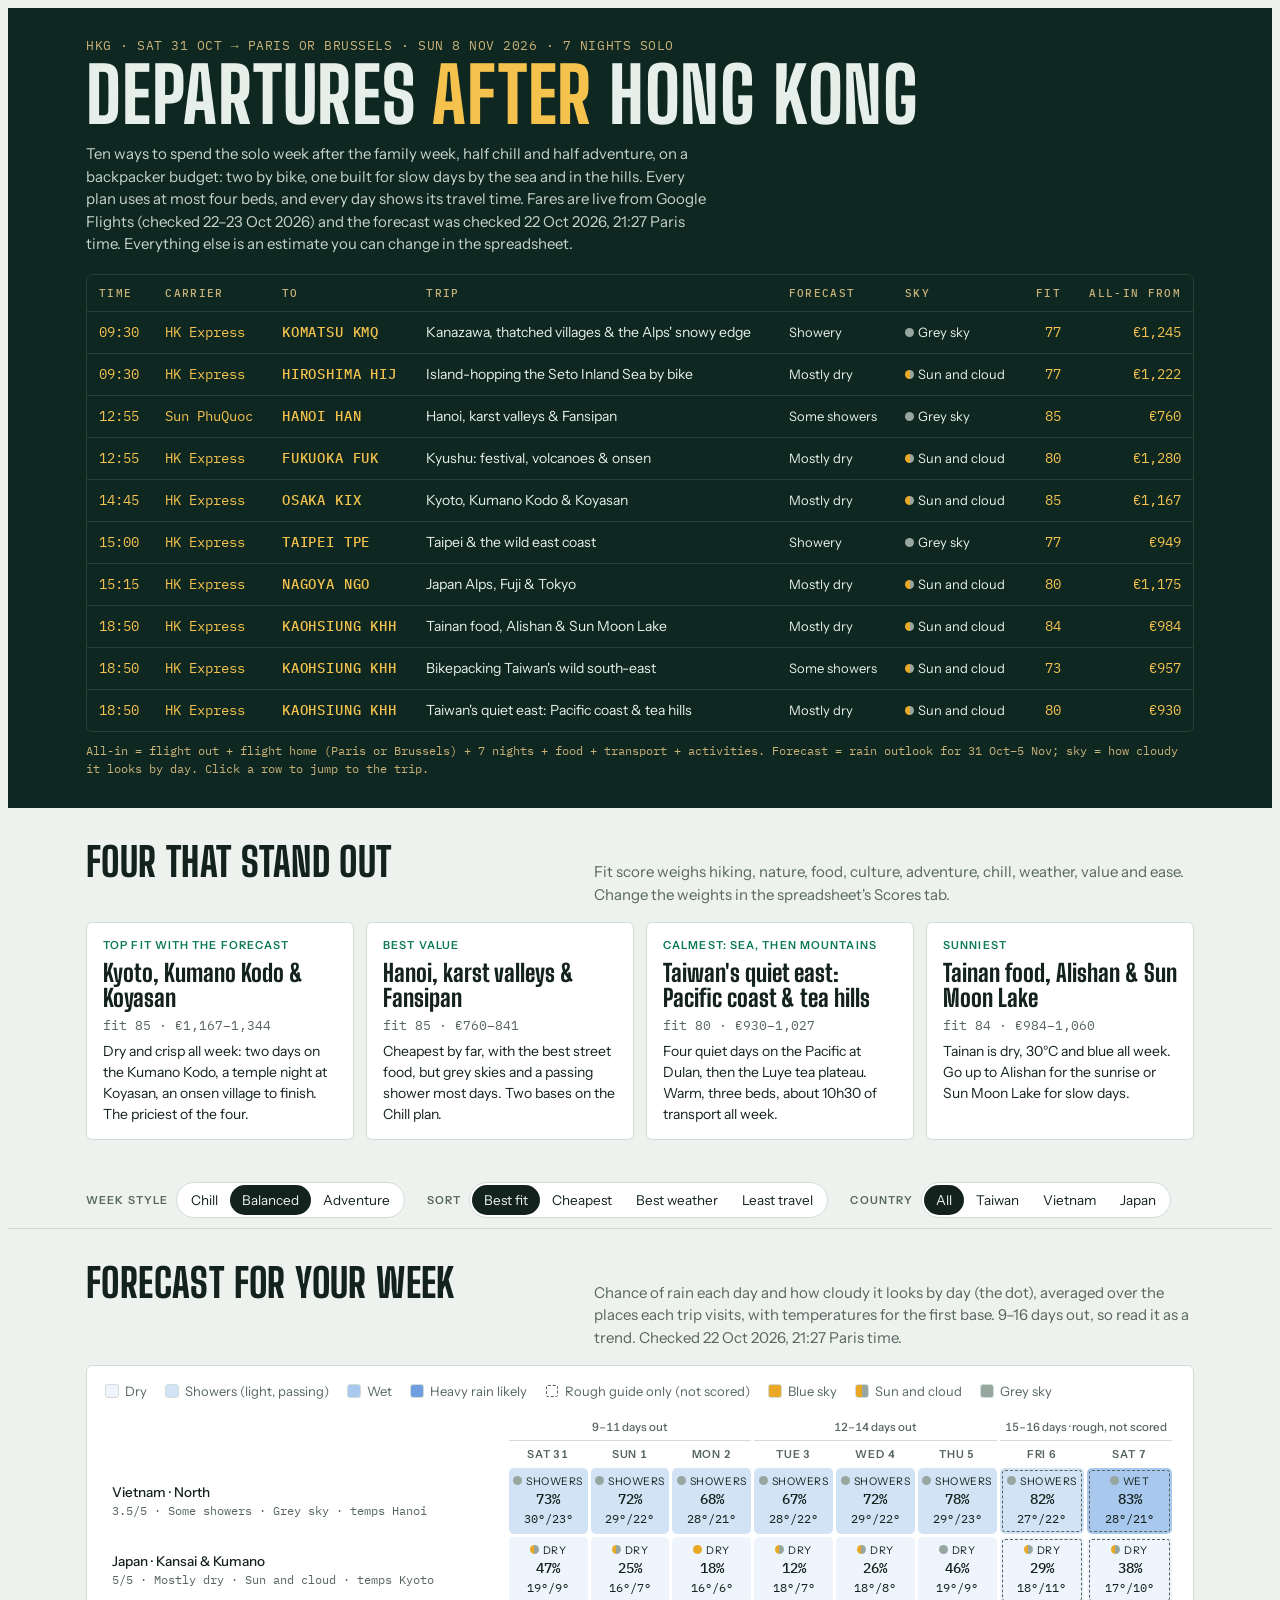
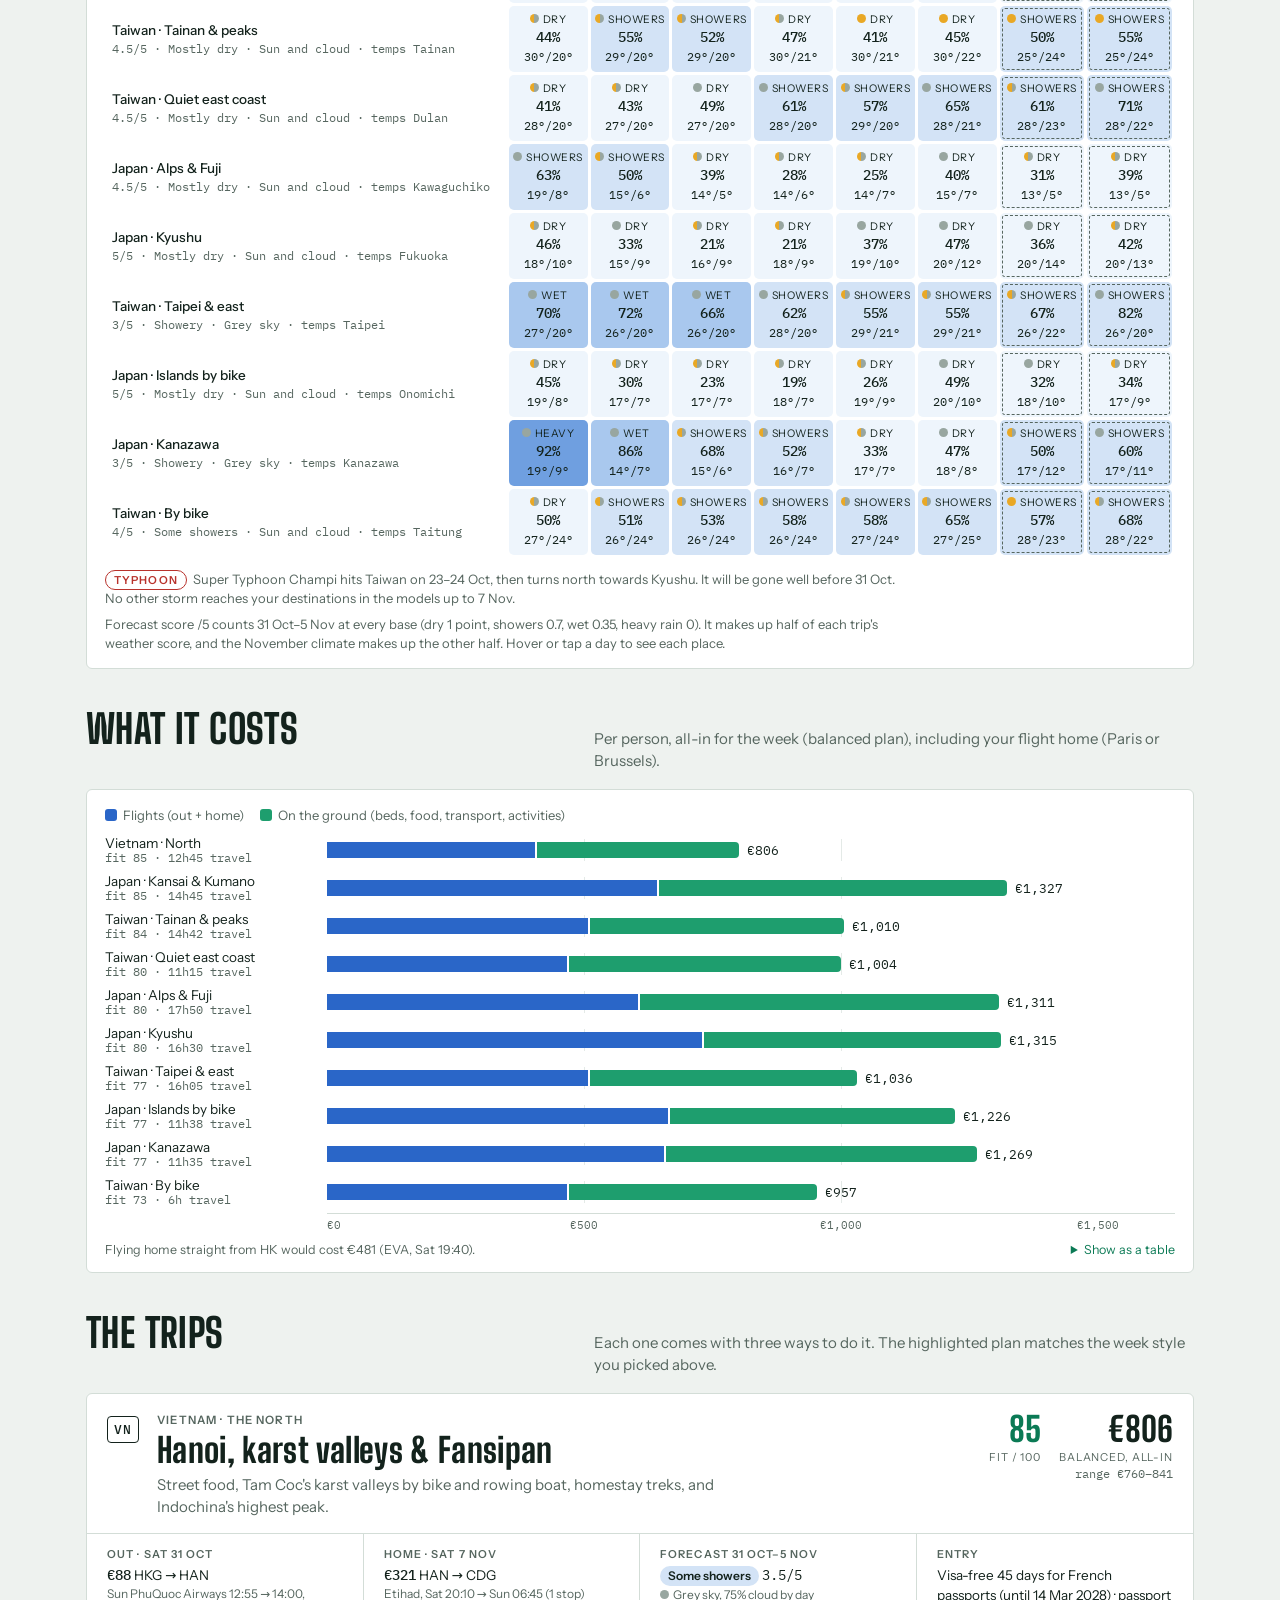
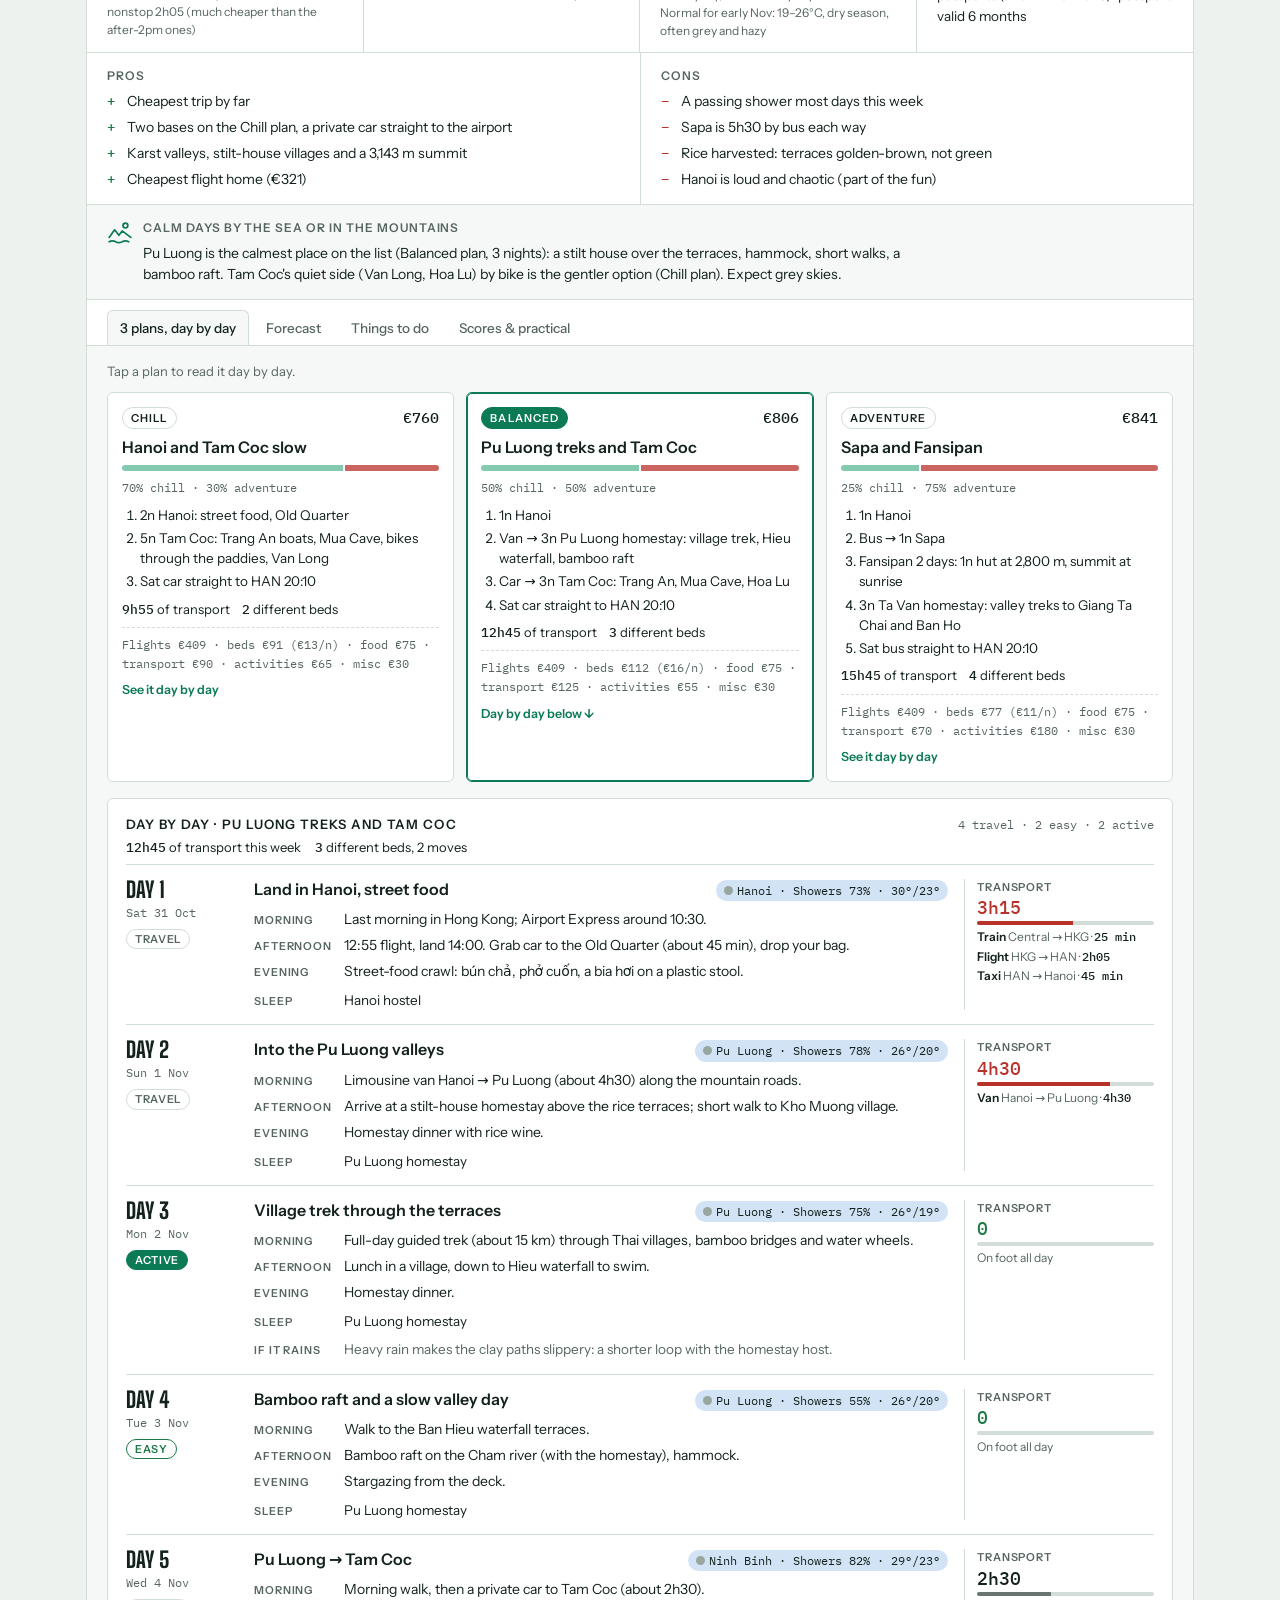
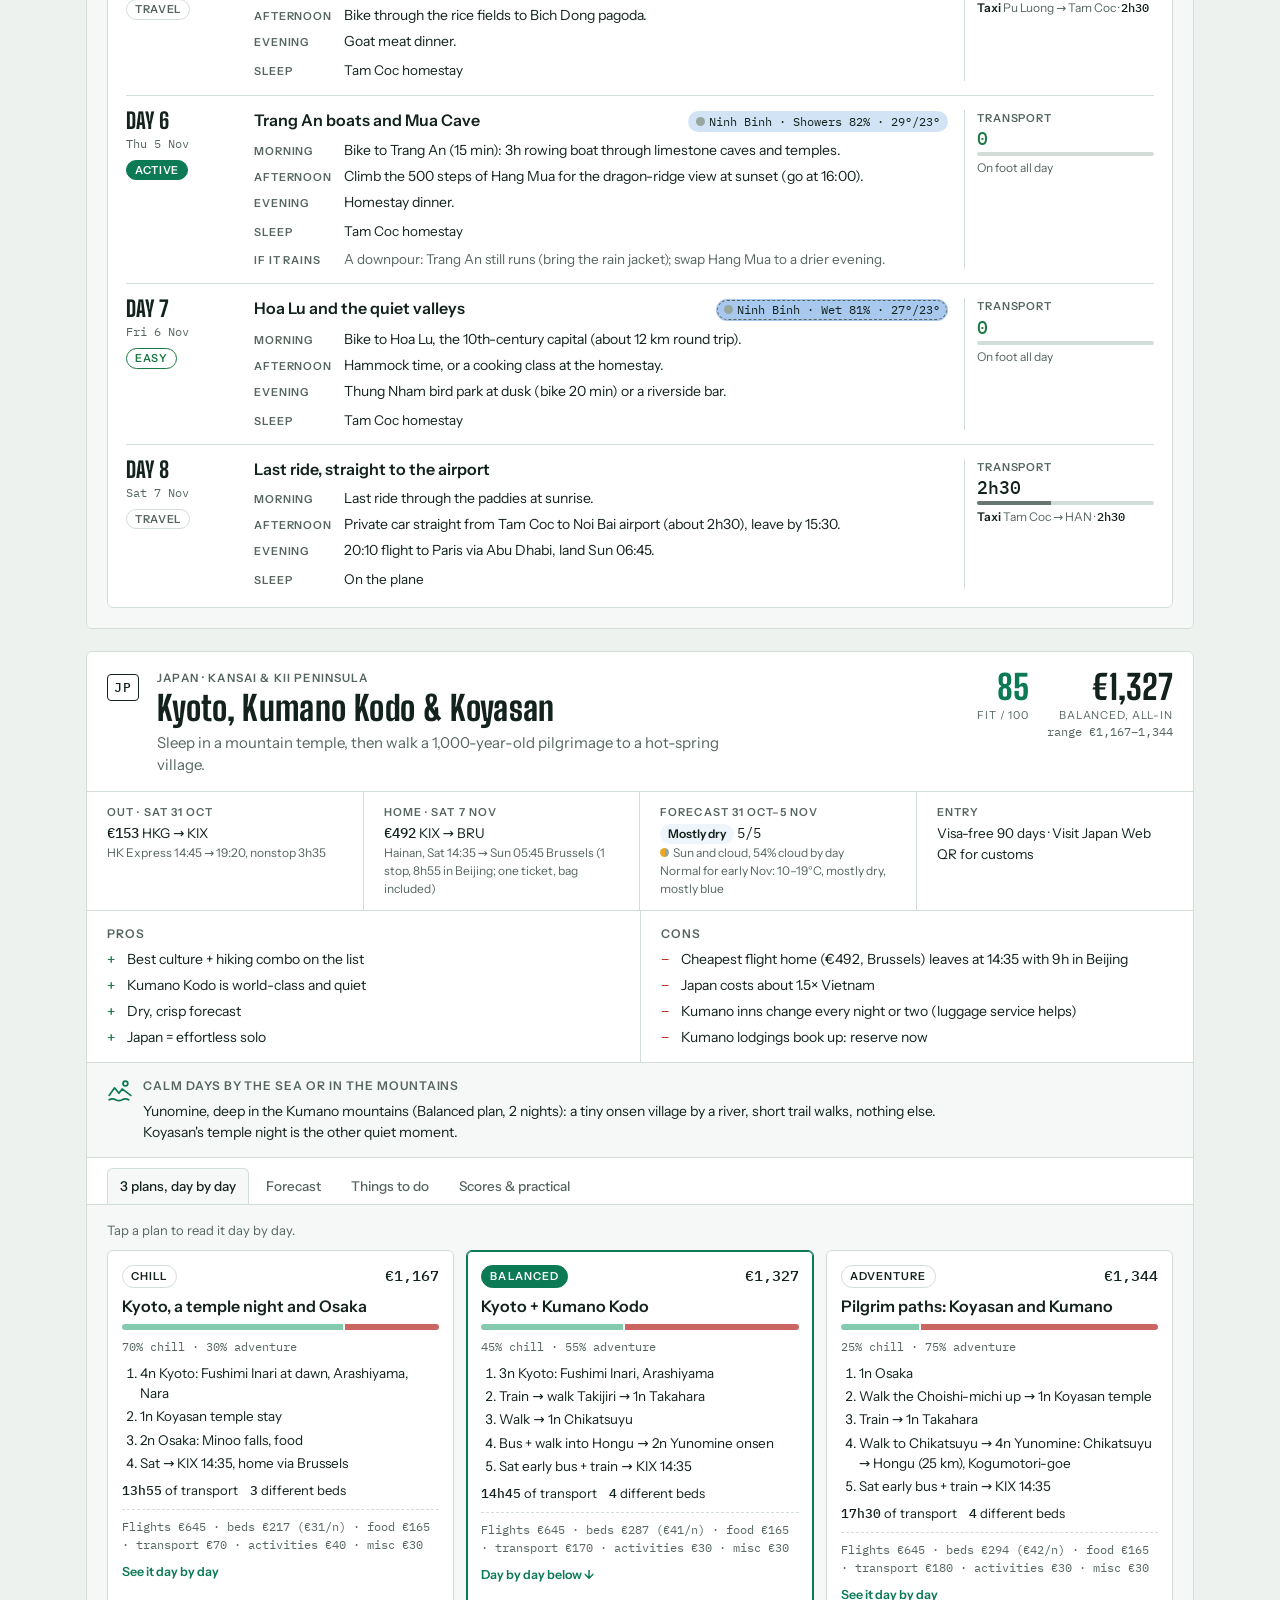
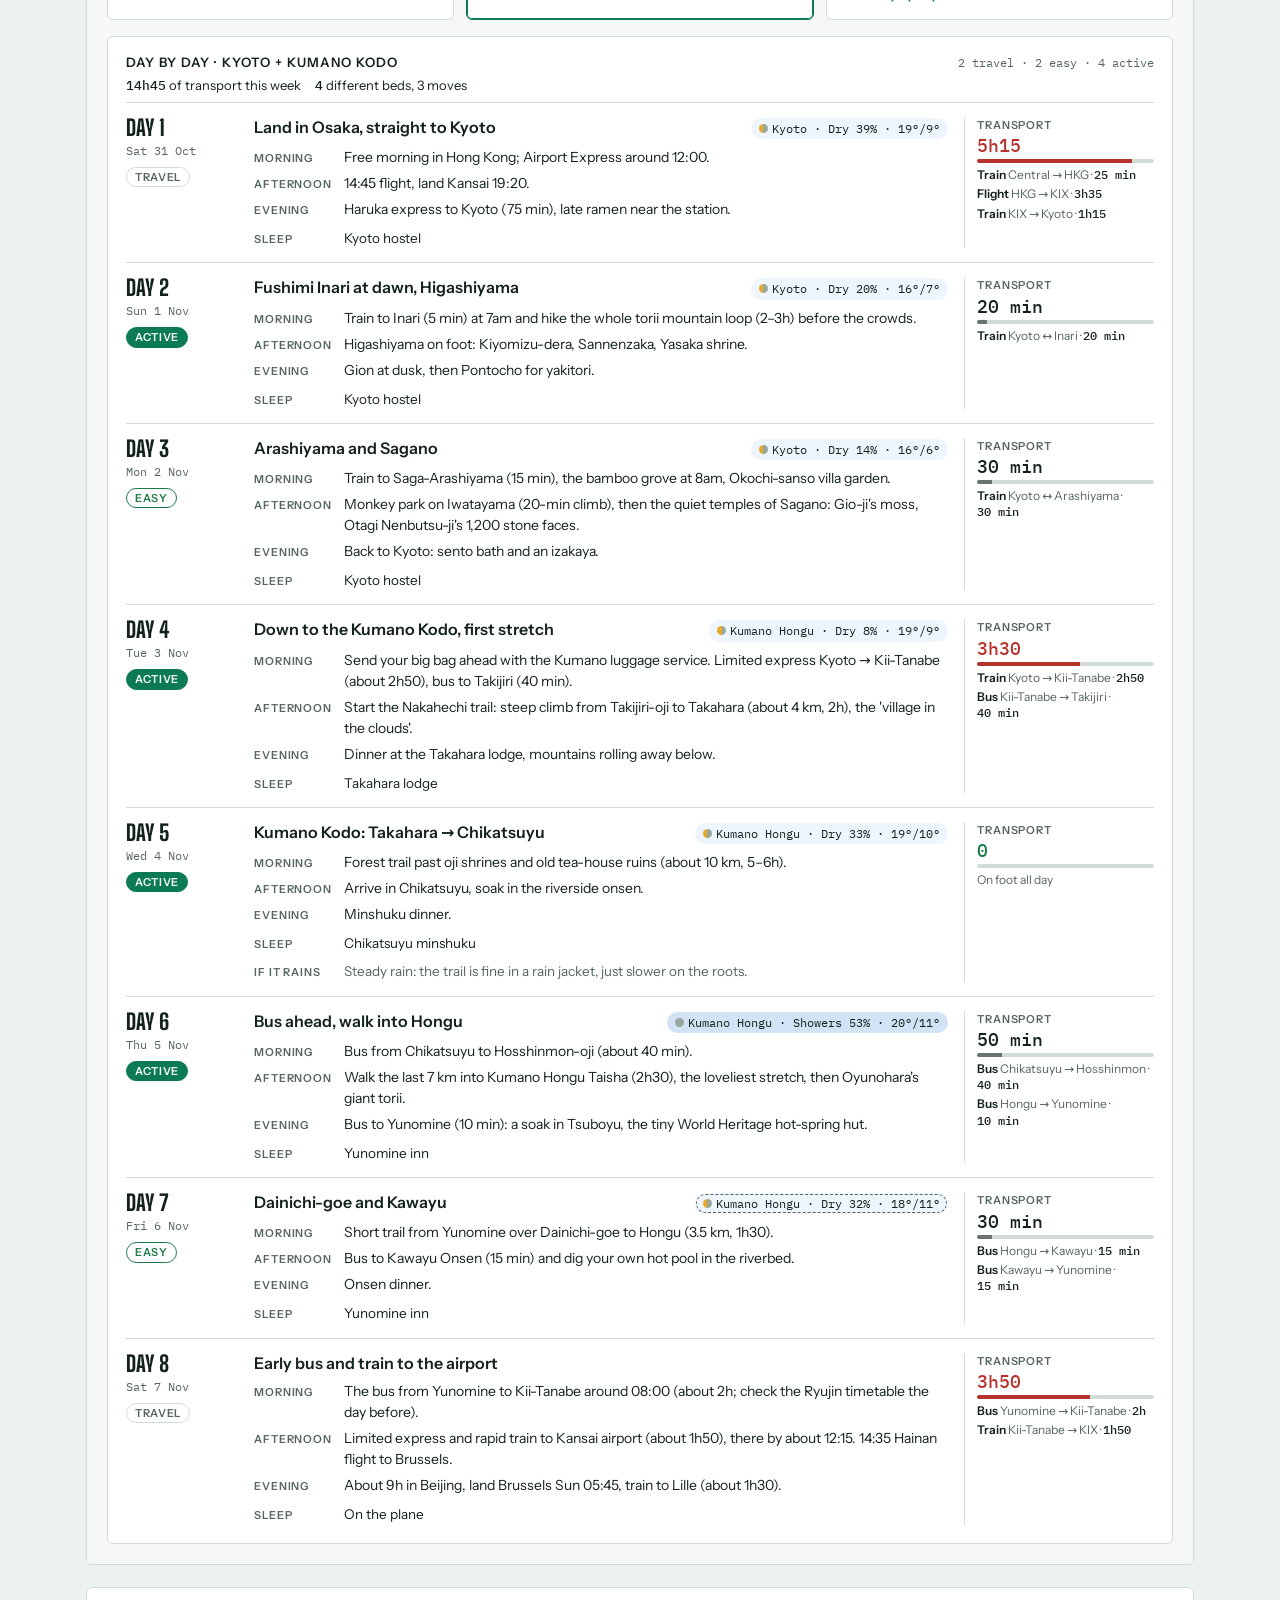
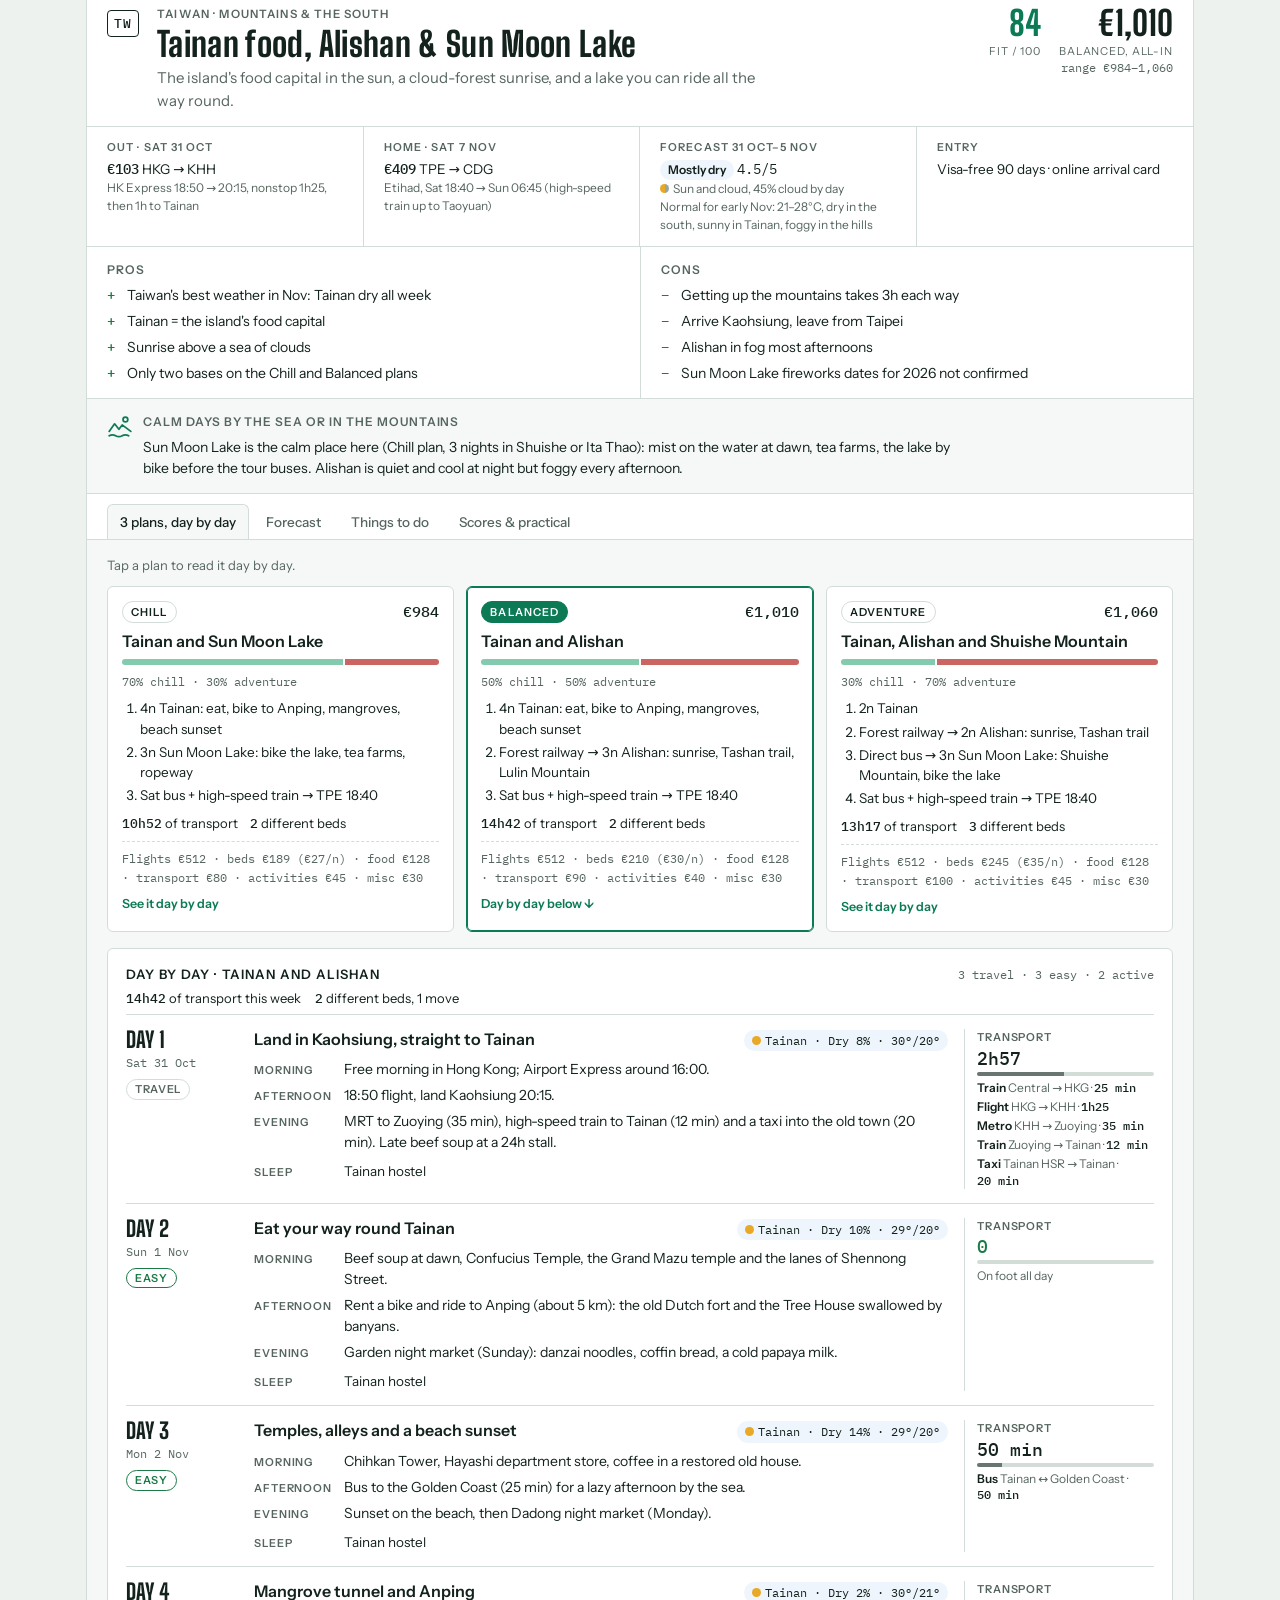
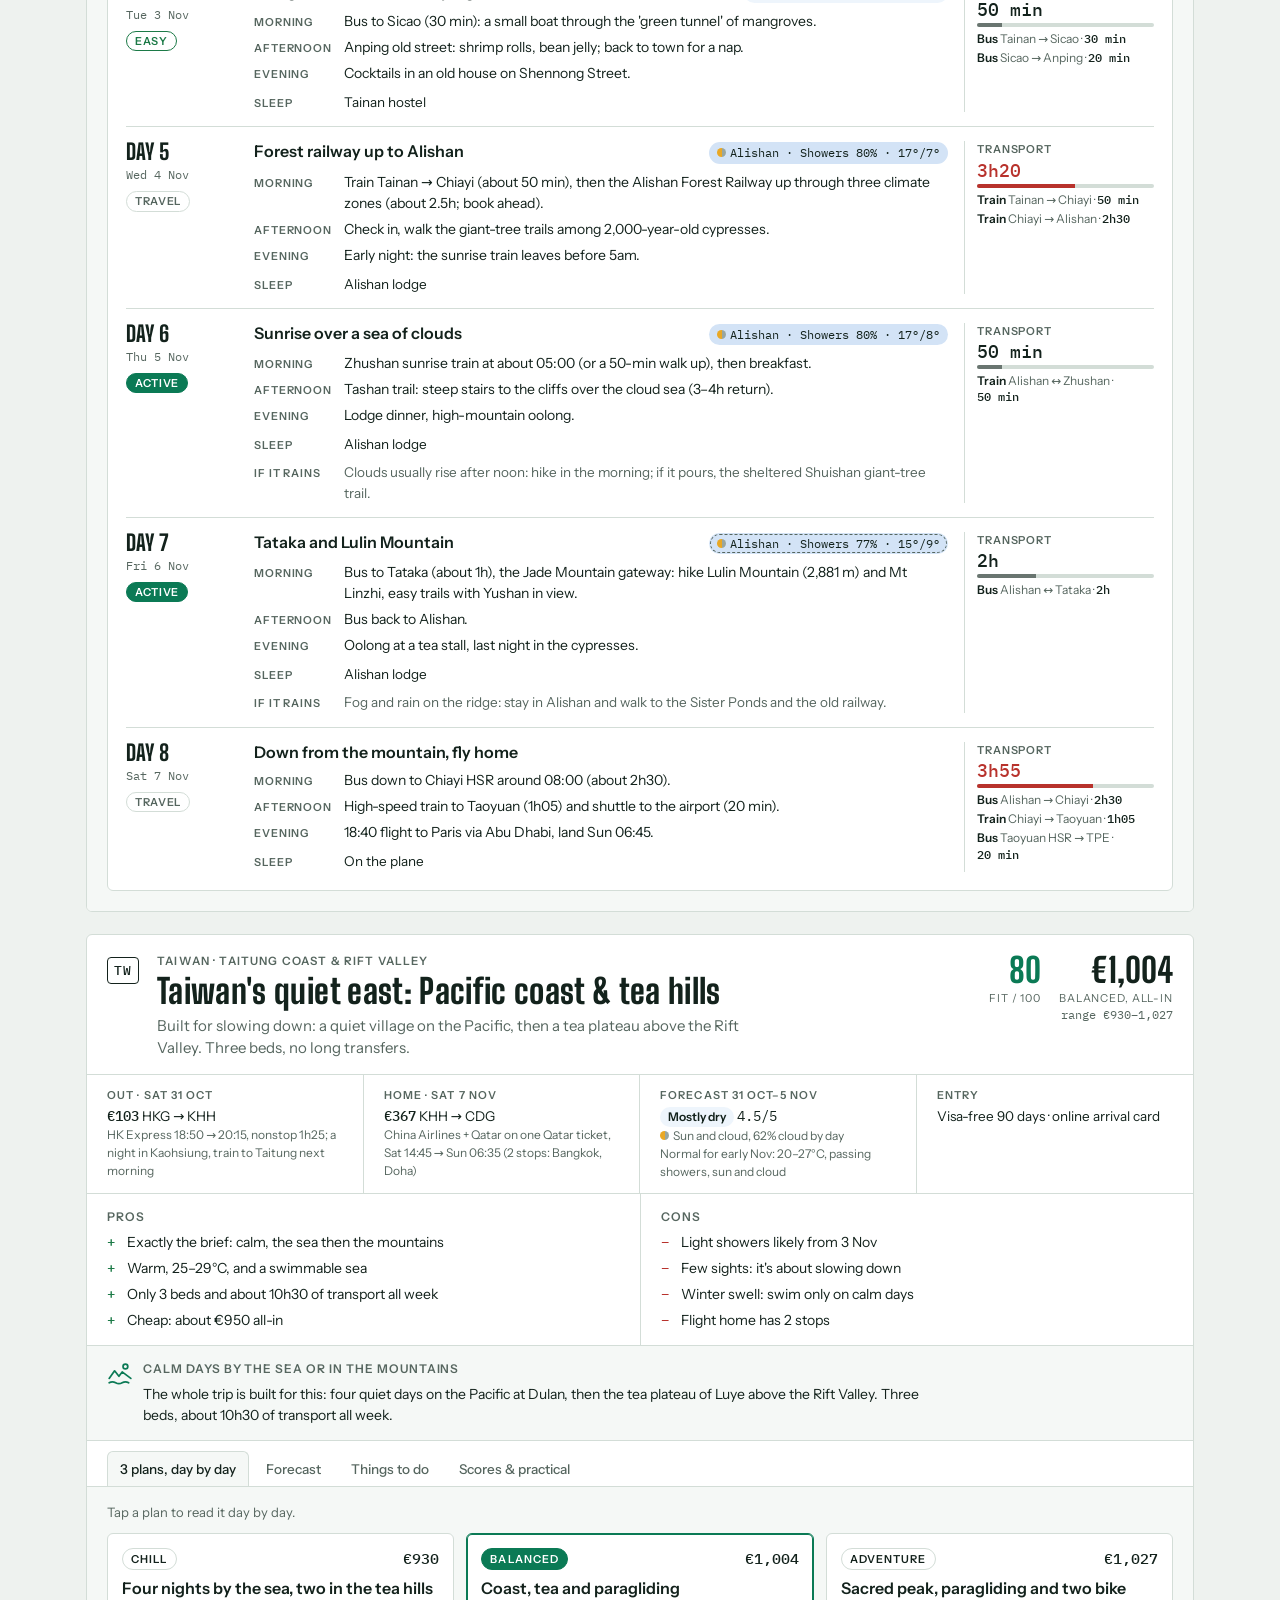
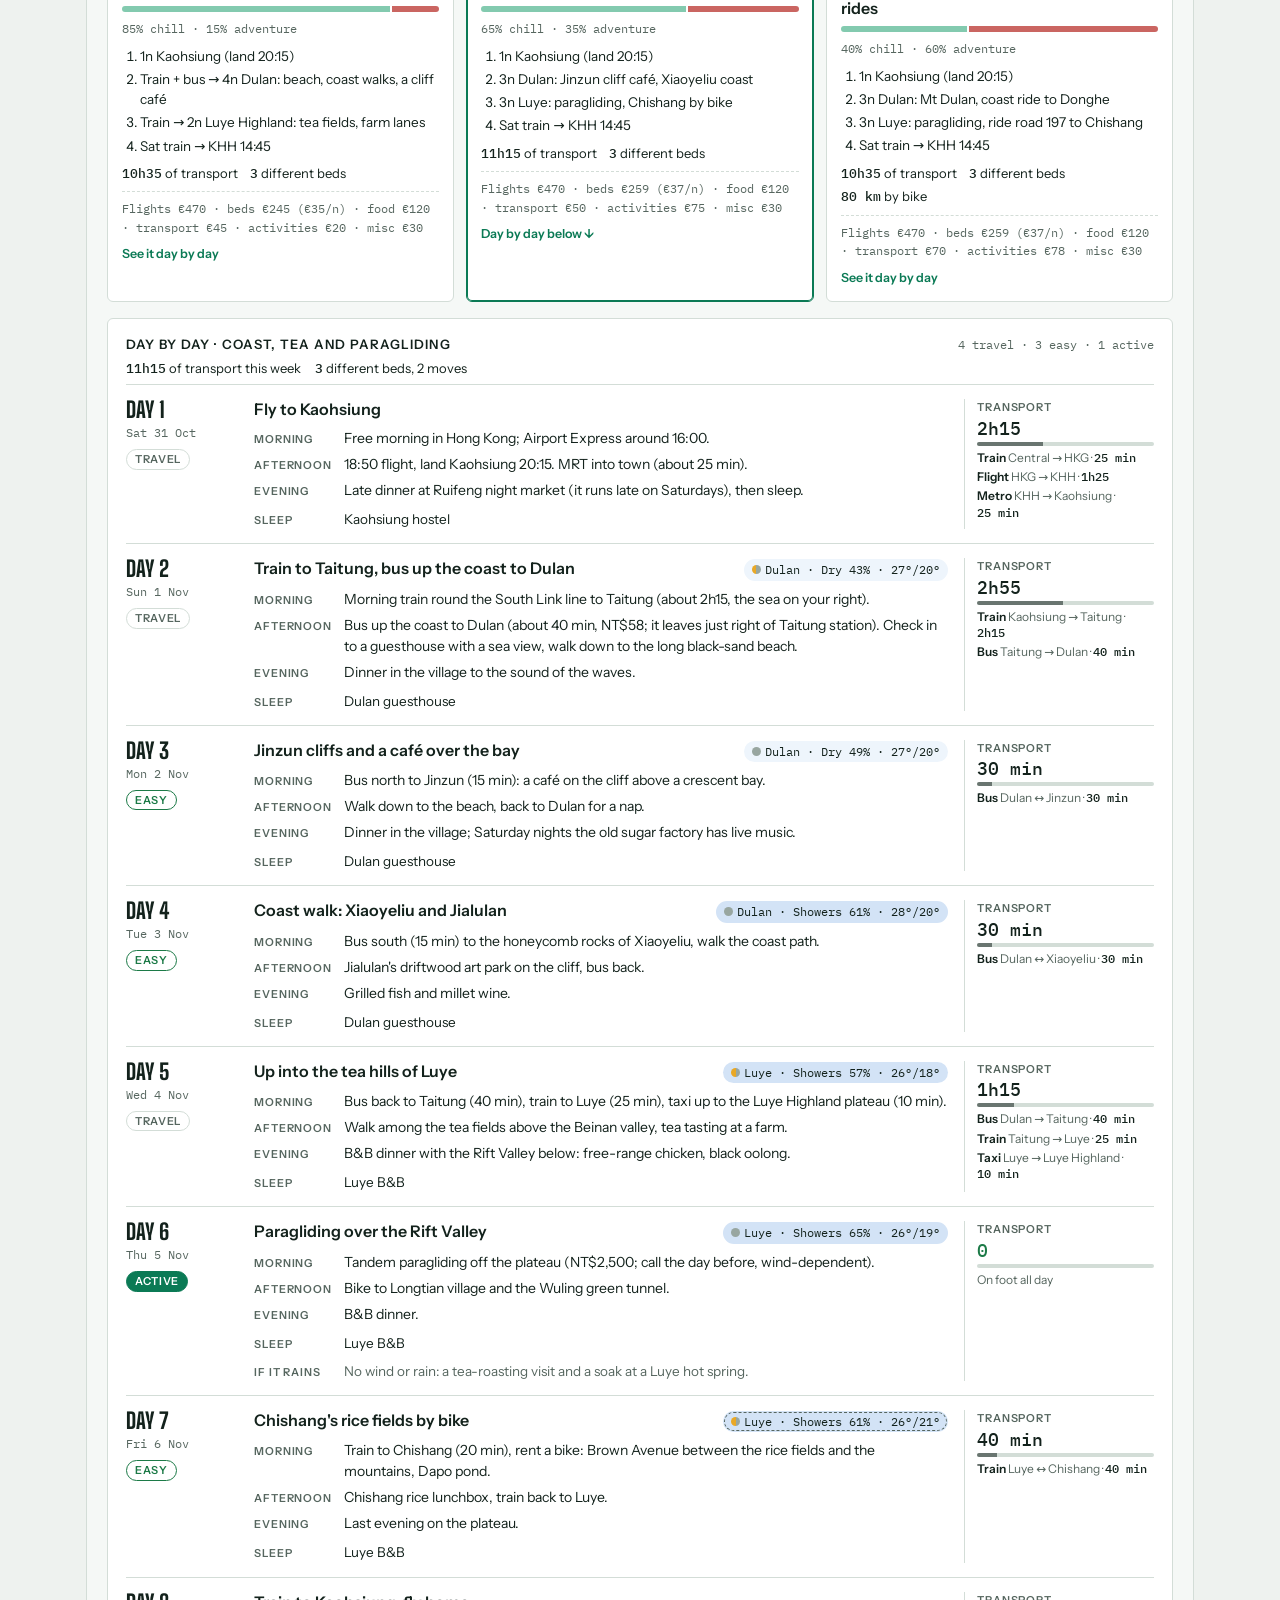
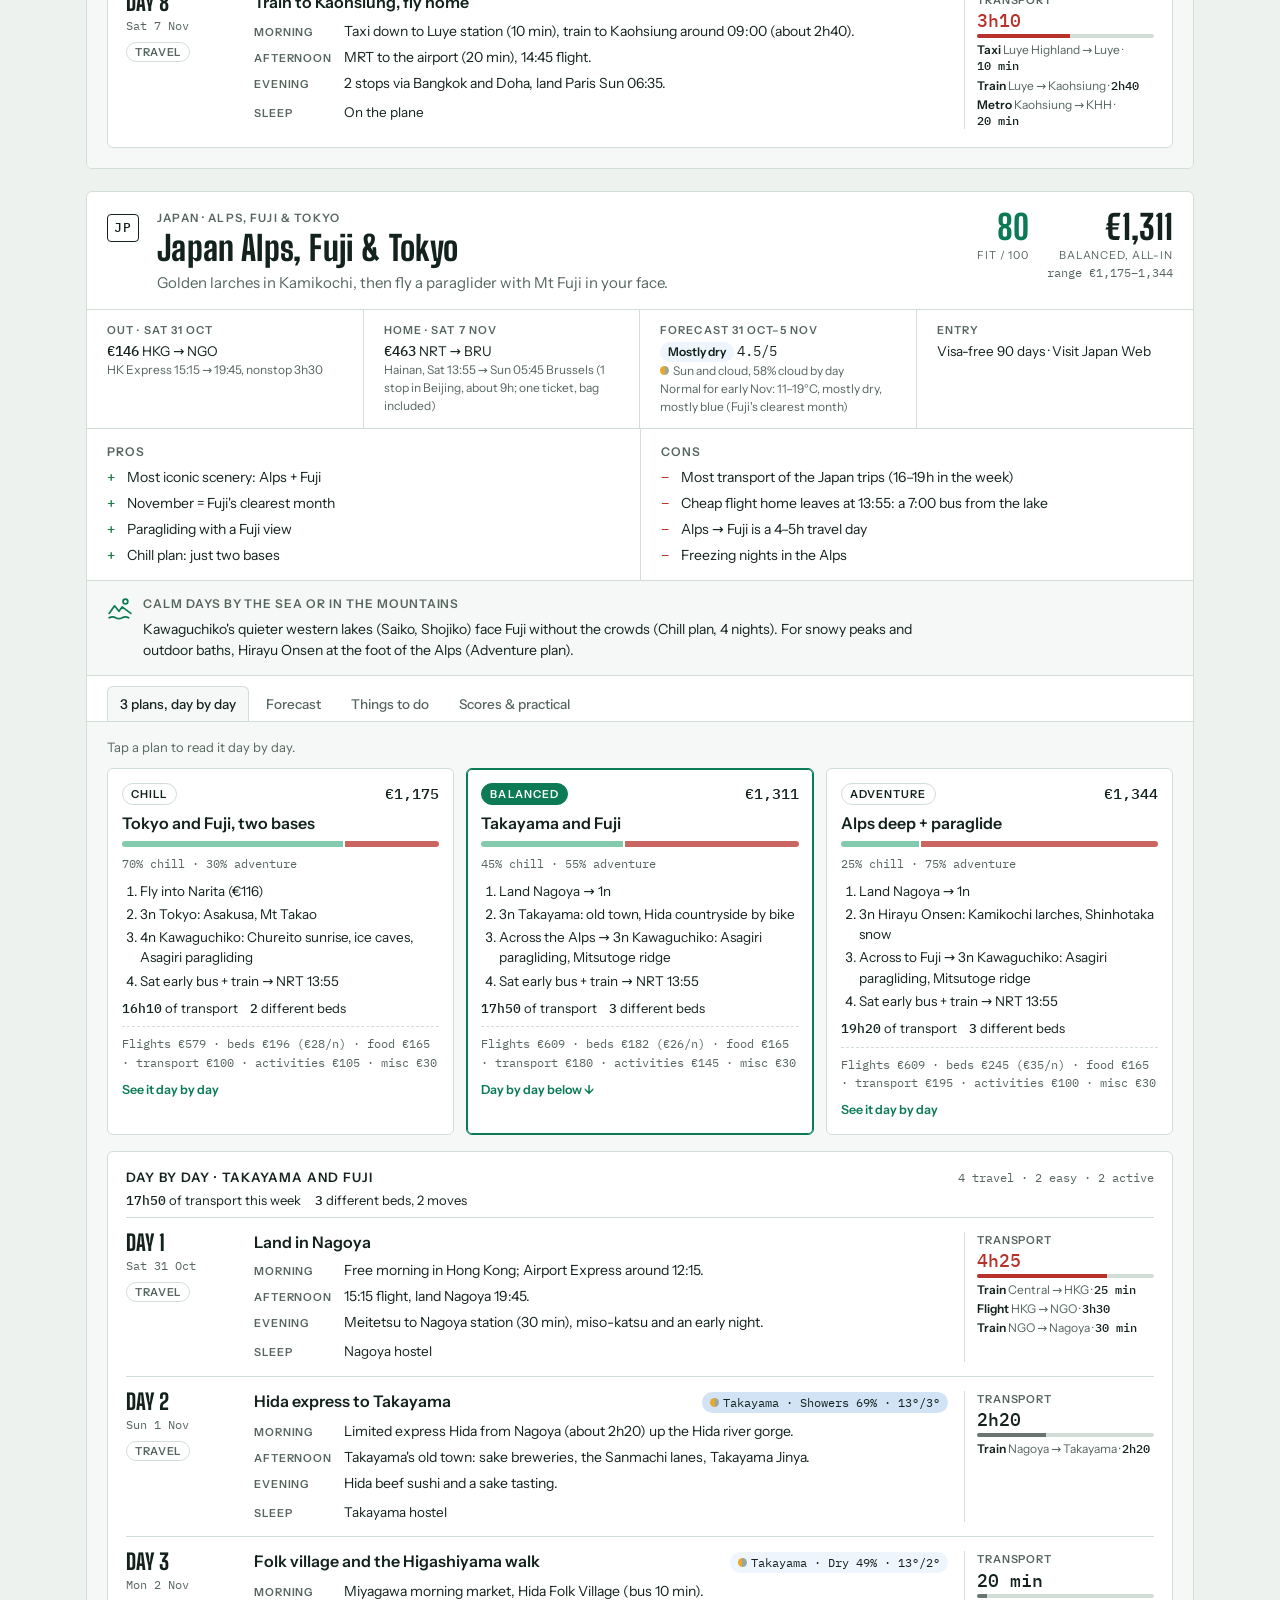
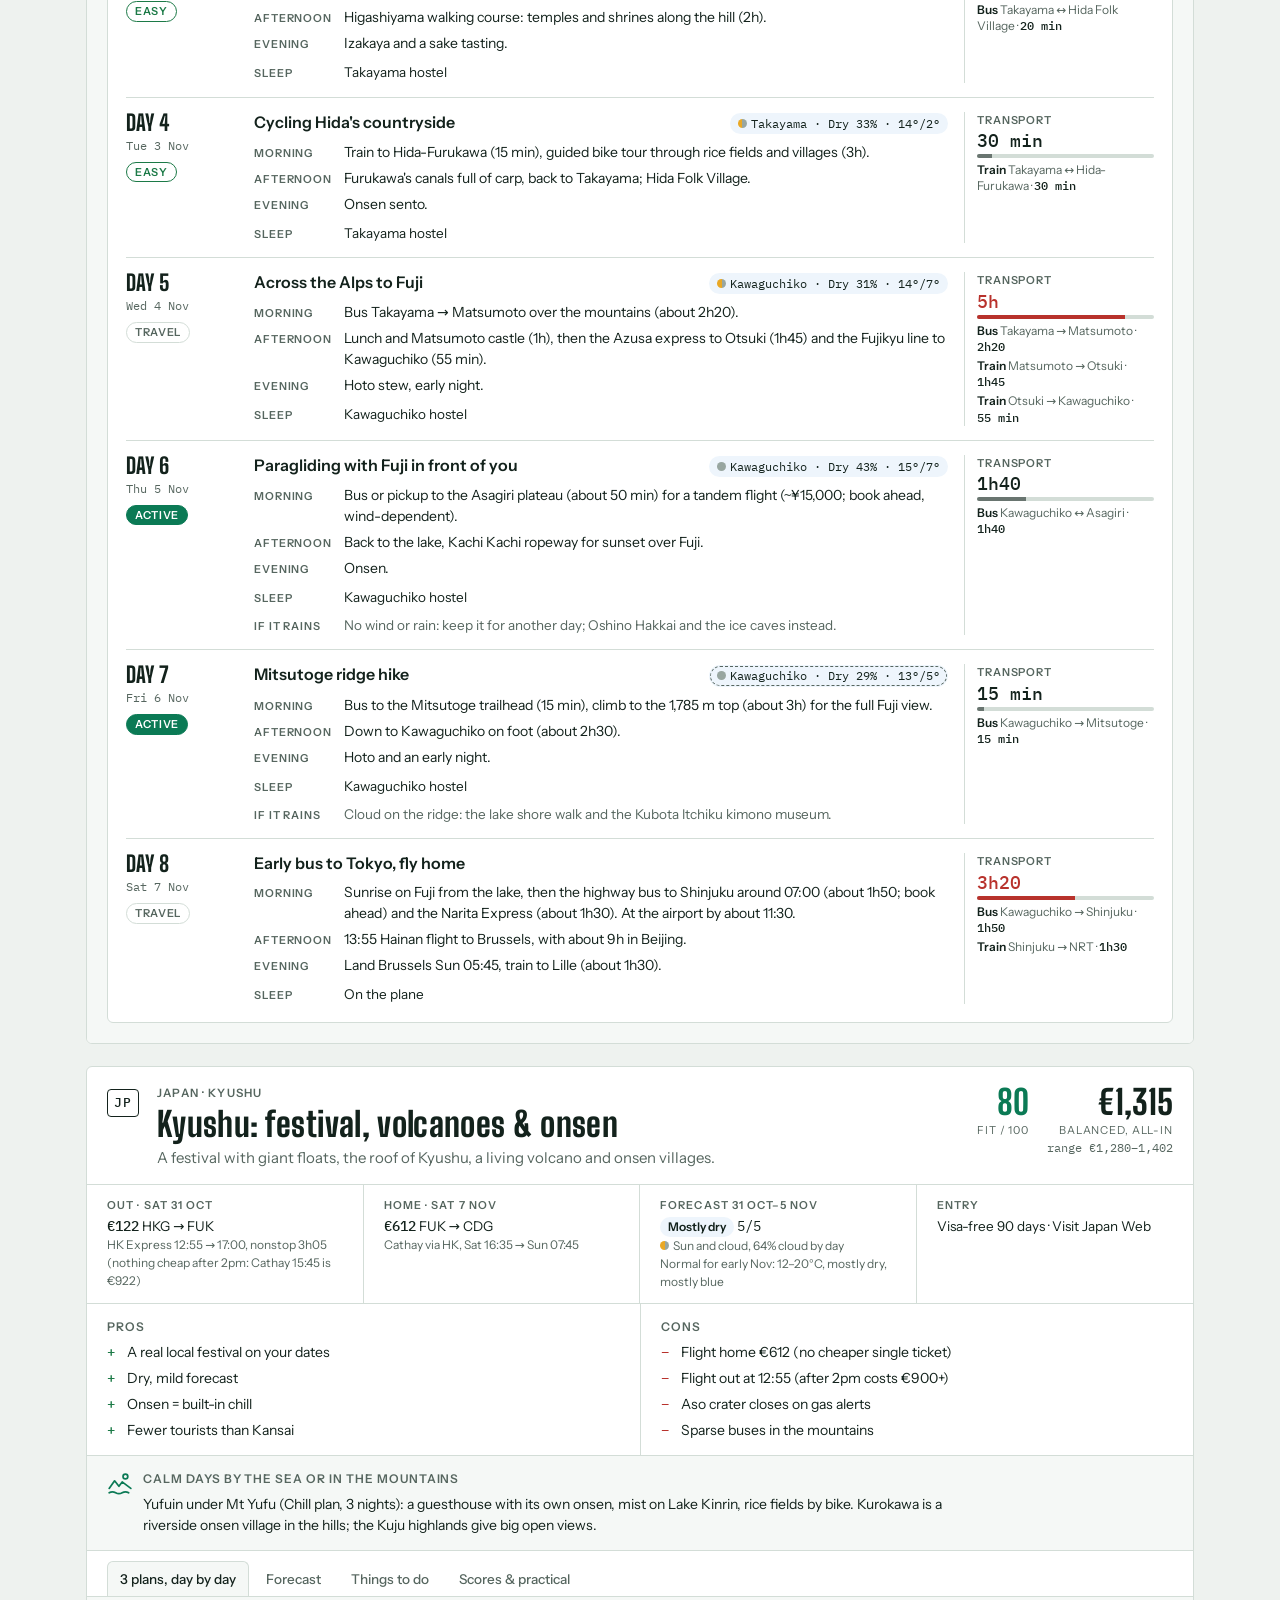
==== index.html @ 52b3e49b "Solo Week from Hong Kong: offline-ready page Self-contained page with a service worker, web app mani" ====
<!doctype html>
<html lang="en">
<head>
<meta charset="utf-8">
<meta name="viewport" content="width=device-width, initial-scale=1, viewport-fit=cover">
<title>Solo Week from Hong Kong</title>
<meta name="description" content="Ten ways to spend a solo week after Hong Kong (31 Oct – 7 Nov 2026): flights, costs, forecast and day-by-day plans. Works offline.">
<meta name="theme-color" media="(prefers-color-scheme: light)" content="#EEF2EF">
<meta name="theme-color" media="(prefers-color-scheme: dark)" content="#0F1814">
<meta name="apple-mobile-web-app-capable" content="yes">
<meta name="mobile-web-app-capable" content="yes">
<meta name="apple-mobile-web-app-title" content="Solo Week">
<meta name="apple-mobile-web-app-status-bar-style" content="default">
<link rel="manifest" href="manifest.webmanifest">
<link rel="icon" type="image/png" sizes="32x32" href="icons/favicon-32.png">
<link rel="apple-touch-icon" href="icons/apple-touch-icon.png">
<style>
@font-face{font-family:'Big Shoulders Display';font-style:normal;font-weight:700;font-display:swap;src:url(fonts/big-shoulders-display-latin-ext-700-normal.woff2) format('woff2');unicode-range:U+0100-02BA,U+02BD-02C5,U+02C7-02CC,U+02CE-02D7,U+02DD-02FF,U+0304,U+0308,U+0329,U+1D00-1DBF,U+1E00-1E9F,U+1EF2-1EFF,U+2020,U+20A0-20AB,U+20AD-20C0,U+2113,U+2C60-2C7F,U+A720-A7FF;}
@font-face{font-family:'Big Shoulders Display';font-style:normal;font-weight:700;font-display:swap;src:url(fonts/big-shoulders-display-latin-700-normal.woff2) format('woff2');unicode-range:U+0000-00FF,U+0131,U+0152-0153,U+02BB-02BC,U+02C6,U+02DA,U+02DC,U+0304,U+0308,U+0329,U+2000-206F,U+20AC,U+2122,U+2191,U+2193,U+2212,U+2215,U+FEFF,U+FFFD;}
@font-face{font-family:'Big Shoulders Display';font-style:normal;font-weight:800;font-display:swap;src:url(fonts/big-shoulders-display-latin-ext-800-normal.woff2) format('woff2');unicode-range:U+0100-02BA,U+02BD-02C5,U+02C7-02CC,U+02CE-02D7,U+02DD-02FF,U+0304,U+0308,U+0329,U+1D00-1DBF,U+1E00-1E9F,U+1EF2-1EFF,U+2020,U+20A0-20AB,U+20AD-20C0,U+2113,U+2C60-2C7F,U+A720-A7FF;}
@font-face{font-family:'Big Shoulders Display';font-style:normal;font-weight:800;font-display:swap;src:url(fonts/big-shoulders-display-latin-800-normal.woff2) format('woff2');unicode-range:U+0000-00FF,U+0131,U+0152-0153,U+02BB-02BC,U+02C6,U+02DA,U+02DC,U+0304,U+0308,U+0329,U+2000-206F,U+20AC,U+2122,U+2191,U+2193,U+2212,U+2215,U+FEFF,U+FFFD;}
@font-face{font-family:'Instrument Sans';font-style:normal;font-weight:400;font-display:swap;src:url(fonts/instrument-sans-latin-ext-400-normal.woff2) format('woff2');unicode-range:U+0100-02BA,U+02BD-02C5,U+02C7-02CC,U+02CE-02D7,U+02DD-02FF,U+0304,U+0308,U+0329,U+1D00-1DBF,U+1E00-1E9F,U+1EF2-1EFF,U+2020,U+20A0-20AB,U+20AD-20C0,U+2113,U+2C60-2C7F,U+A720-A7FF;}
@font-face{font-family:'Instrument Sans';font-style:normal;font-weight:400;font-display:swap;src:url(fonts/instrument-sans-latin-400-normal.woff2) format('woff2');unicode-range:U+0000-00FF,U+0131,U+0152-0153,U+02BB-02BC,U+02C6,U+02DA,U+02DC,U+0304,U+0308,U+0329,U+2000-206F,U+20AC,U+2122,U+2191,U+2193,U+2212,U+2215,U+FEFF,U+FFFD;}
@font-face{font-family:'Instrument Sans';font-style:normal;font-weight:500;font-display:swap;src:url(fonts/instrument-sans-latin-ext-500-normal.woff2) format('woff2');unicode-range:U+0100-02BA,U+02BD-02C5,U+02C7-02CC,U+02CE-02D7,U+02DD-02FF,U+0304,U+0308,U+0329,U+1D00-1DBF,U+1E00-1E9F,U+1EF2-1EFF,U+2020,U+20A0-20AB,U+20AD-20C0,U+2113,U+2C60-2C7F,U+A720-A7FF;}
@font-face{font-family:'Instrument Sans';font-style:normal;font-weight:500;font-display:swap;src:url(fonts/instrument-sans-latin-500-normal.woff2) format('woff2');unicode-range:U+0000-00FF,U+0131,U+0152-0153,U+02BB-02BC,U+02C6,U+02DA,U+02DC,U+0304,U+0308,U+0329,U+2000-206F,U+20AC,U+2122,U+2191,U+2193,U+2212,U+2215,U+FEFF,U+FFFD;}
@font-face{font-family:'Instrument Sans';font-style:normal;font-weight:600;font-display:swap;src:url(fonts/instrument-sans-latin-ext-600-normal.woff2) format('woff2');unicode-range:U+0100-02BA,U+02BD-02C5,U+02C7-02CC,U+02CE-02D7,U+02DD-02FF,U+0304,U+0308,U+0329,U+1D00-1DBF,U+1E00-1E9F,U+1EF2-1EFF,U+2020,U+20A0-20AB,U+20AD-20C0,U+2113,U+2C60-2C7F,U+A720-A7FF;}
@font-face{font-family:'Instrument Sans';font-style:normal;font-weight:600;font-display:swap;src:url(fonts/instrument-sans-latin-600-normal.woff2) format('woff2');unicode-range:U+0000-00FF,U+0131,U+0152-0153,U+02BB-02BC,U+02C6,U+02DA,U+02DC,U+0304,U+0308,U+0329,U+2000-206F,U+20AC,U+2122,U+2191,U+2193,U+2212,U+2215,U+FEFF,U+FFFD;}
@font-face{font-family:'Instrument Sans';font-style:normal;font-weight:700;font-display:swap;src:url(fonts/instrument-sans-latin-ext-700-normal.woff2) format('woff2');unicode-range:U+0100-02BA,U+02BD-02C5,U+02C7-02CC,U+02CE-02D7,U+02DD-02FF,U+0304,U+0308,U+0329,U+1D00-1DBF,U+1E00-1E9F,U+1EF2-1EFF,U+2020,U+20A0-20AB,U+20AD-20C0,U+2113,U+2C60-2C7F,U+A720-A7FF;}
@font-face{font-family:'Instrument Sans';font-style:normal;font-weight:700;font-display:swap;src:url(fonts/instrument-sans-latin-700-normal.woff2) format('woff2');unicode-range:U+0000-00FF,U+0131,U+0152-0153,U+02BB-02BC,U+02C6,U+02DA,U+02DC,U+0304,U+0308,U+0329,U+2000-206F,U+20AC,U+2122,U+2191,U+2193,U+2212,U+2215,U+FEFF,U+FFFD;}
@font-face{font-family:'IBM Plex Mono';font-style:normal;font-weight:400;font-display:swap;src:url(fonts/ibm-plex-mono-latin-ext-400-normal.woff2) format('woff2');unicode-range:U+0100-02BA,U+02BD-02C5,U+02C7-02CC,U+02CE-02D7,U+02DD-02FF,U+0304,U+0308,U+0329,U+1D00-1DBF,U+1E00-1E9F,U+1EF2-1EFF,U+2020,U+20A0-20AB,U+20AD-20C0,U+2113,U+2C60-2C7F,U+A720-A7FF;}
@font-face{font-family:'IBM Plex Mono';font-style:normal;font-weight:400;font-display:swap;src:url(fonts/ibm-plex-mono-latin-400-normal.woff2) format('woff2');unicode-range:U+0000-00FF,U+0131,U+0152-0153,U+02BB-02BC,U+02C6,U+02DA,U+02DC,U+0304,U+0308,U+0329,U+2000-206F,U+20AC,U+2122,U+2191,U+2193,U+2212,U+2215,U+FEFF,U+FFFD;}
@font-face{font-family:'IBM Plex Mono';font-style:normal;font-weight:500;font-display:swap;src:url(fonts/ibm-plex-mono-latin-ext-500-normal.woff2) format('woff2');unicode-range:U+0100-02BA,U+02BD-02C5,U+02C7-02CC,U+02CE-02D7,U+02DD-02FF,U+0304,U+0308,U+0329,U+1D00-1DBF,U+1E00-1E9F,U+1EF2-1EFF,U+2020,U+20A0-20AB,U+20AD-20C0,U+2113,U+2C60-2C7F,U+A720-A7FF;}
@font-face{font-family:'IBM Plex Mono';font-style:normal;font-weight:500;font-display:swap;src:url(fonts/ibm-plex-mono-latin-500-normal.woff2) format('woff2');unicode-range:U+0000-00FF,U+0131,U+0152-0153,U+02BB-02BC,U+02C6,U+02DA,U+02DC,U+0304,U+0308,U+0329,U+2000-206F,U+20AC,U+2122,U+2191,U+2193,U+2212,U+2215,U+FEFF,U+FFFD;}
</style>
<style>
/* Layout: an airport departures board opens the page; below it a compare strip (cost bars) and one dossier per trip, each with three ways to spend the week. */
:root {
  --bg: #EEF2EF; --surface: #FFFFFF; --ink: #13221C; --muted: #56665F; --line: #D3DDD7; --soft: #F5F8F6;
  --accent: #0B7A55; --accent-ink: #FFFFFF; --signal: #B8322C; --good: #1C7A47;
  --sun: #E9A825; --cloud: #98A6A0;
  --board: #0E2720; --board-line: #1F4337; --flap: #F4C24D; --flap-dim: #C9B27A; --board-ink: #E7EFEA;
  --s-flight: #2A66C8; --s-ground: #1E9E6E;
  --wx-dry: #EEF5FC; --wx-show: #D3E3F6; --wx-wet: #A9C8EE; --wx-heavy: #6F9FE0;
  --f-display: "Big Shoulders Display", "Arial Narrow", "Roboto Condensed", sans-serif;
  --f-body: "Instrument Sans", "Segoe UI", system-ui, sans-serif;
  --f-mono: "IBM Plex Mono", ui-monospace, "SFMono-Regular", Menlo, monospace;
  --r: 6px;
}
@media (prefers-color-scheme: dark) { :root:not([data-theme="light"]) {
  --bg: #0F1814; --surface: #16231D; --ink: #E6EEE9; --muted: #9DB0A7; --line: #2A3B33; --soft: #1A2922;
  --accent: #3BC08A; --accent-ink: #06140E; --signal: #EF7A70; --good: #5CCB8E;
  --sun: #E8B04A; --cloud: #6F7E77;
  --board: #0A1D17; --board-line: #1C3A30; --flap: #F4C24D; --flap-dim: #B9A36A; --board-ink: #E7EFEA;
  --s-flight: #3E7FE0; --s-ground: #1F9E6D; --wx-dry: #17262C; --wx-show: #1D3650; --wx-wet: #274E80; --wx-heavy: #3566A8; color-scheme: dark; } }
:root[data-theme="dark"] {
  --bg: #0F1814; --surface: #16231D; --ink: #E6EEE9; --muted: #9DB0A7; --line: #2A3B33; --soft: #1A2922;
  --accent: #3BC08A; --accent-ink: #06140E; --signal: #EF7A70; --good: #5CCB8E;
  --sun: #E8B04A; --cloud: #6F7E77;
  --board: #0A1D17; --board-line: #1C3A30; --flap: #F4C24D; --flap-dim: #B9A36A; --board-ink: #E7EFEA;
  --s-flight: #3E7FE0; --s-ground: #1F9E6D; --wx-dry: #17262C; --wx-show: #1D3650; --wx-wet: #274E80; --wx-heavy: #3566A8; color-scheme: dark; }

* { box-sizing: border-box; }
body { background: var(--bg); color: var(--ink); font-family: var(--f-body); font-size: 15px; line-height: 1.5; }
body::before { content: ""; position: fixed; inset: 0 0 auto; height: env(safe-area-inset-top, 0px); z-index: 10; background: var(--bg); }
.wrap { max-width: 1140px; margin: 0 auto; padding-left: max(16px, env(safe-area-inset-left, 0px)); padding-right: max(16px, env(safe-area-inset-right, 0px)); }
h1, h2, h3 { font-family: var(--f-display); font-weight: 800; letter-spacing: .01em; line-height: 1.02; text-wrap: balance; margin: 0; }
h2 { font-size: clamp(28px, 4vw, 40px); text-transform: uppercase; }
h3 { font-size: clamp(26px, 3.2vw, 34px); }
h4 { font-size: 12px; text-transform: uppercase; letter-spacing: .08em; color: var(--muted); margin: 0 0 6px; font-weight: 600; }
p { margin: 0; }
a { color: var(--accent); }
.mono { font-family: var(--f-mono); }
.num { font-variant-numeric: tabular-nums; }
button { font: inherit; color: inherit; }
:focus-visible { outline: 2px solid var(--accent); outline-offset: 2px; }

/* ---------- hero / board ---------- */
.hero { background: var(--board); color: var(--board-ink); padding-block: 28px 30px; }
.hero-top { display: flex; flex-wrap: wrap; justify-content: space-between; gap: 12px 24px; align-items: end; margin-bottom: 18px; }
.hero h1 { font-size: clamp(40px, 7vw, 76px); text-transform: uppercase; color: var(--board-ink); }
.hero h1 span { color: var(--flap); }
.hero .sub { color: var(--flap-dim); font-family: var(--f-mono); font-size: 13px; letter-spacing: .04em; }
.hero .lede { max-width: 62ch; color: var(--board-ink); opacity: .86; margin-top: 10px; }
.board-wrap { overflow-x: auto; border: 1px solid var(--board-line); border-radius: var(--r); }
table.board { width: 100%; border-collapse: collapse; font-family: var(--f-mono); font-size: 14px; min-width: 760px; }
.board th { text-align: left; font-weight: 500; font-size: 11px; letter-spacing: .12em; text-transform: uppercase; color: var(--flap-dim); padding: 10px 12px; border-bottom: 1px solid var(--board-line); }
.board td { padding: 10px 12px; border-bottom: 1px solid var(--board-line); color: var(--flap); white-space: nowrap; font-variant-numeric: tabular-nums; }
.board tr:last-child td { border-bottom: 0; }
.board td.dest { font-weight: 500; letter-spacing: .06em; }
.board td.tripcol { color: var(--board-ink); font-family: var(--f-body); white-space: normal; min-width: 220px; }
.board td.right, .board th.right { text-align: right; }
.board tbody tr { cursor: pointer; }
.board tbody tr:hover td, .board tbody tr:focus-within td { background: var(--board-line); }
.board a { color: inherit; text-decoration: none; }
.board .rail { color: var(--board-ink); border: 1px solid var(--flap-dim); border-radius: 3px; padding: 0 5px; font-size: 11px; margin-left: 6px; }
.board-note { color: var(--flap-dim); font-family: var(--f-mono); font-size: 12px; margin-top: 10px; }

/* ---------- sections ---------- */
section { padding-block: 34px 6px; }
.sec-head { display: flex; flex-wrap: wrap; gap: 8px 20px; align-items: baseline; justify-content: space-between; margin-bottom: 16px; }
.sec-head p { color: var(--muted); max-width: 60ch; }

.picks { display: grid; grid-template-columns: repeat(auto-fit, minmax(240px, 1fr)); gap: 12px; }
.pick { background: var(--surface); border: 1px solid var(--line); border-radius: var(--r); padding: 14px 16px; display: grid; gap: 6px; align-content: start; text-decoration: none; color: inherit; }
.pick:hover { border-color: var(--accent); }
.pick .why { font-size: 11px; letter-spacing: .1em; text-transform: uppercase; color: var(--accent); font-weight: 600; }
.pick strong { font-family: var(--f-display); font-size: 24px; line-height: 1.05; font-weight: 800; }
.pick span.meta { font-family: var(--f-mono); font-size: 12.5px; color: var(--muted); }
.pick p { font-size: 14px; }

/* ---------- controls ---------- */
.controls { position: sticky; top: env(safe-area-inset-top, 0px); z-index: 5; background: var(--bg); border-bottom: 1px solid var(--line); padding-block: 10px; margin-top: 26px; }
.controls .wrap { display: flex; flex-wrap: wrap; gap: 10px 22px; align-items: center; }
.ctl { display: flex; align-items: center; gap: 8px; flex-wrap: wrap; }
.ctl > span { font-size: 11px; text-transform: uppercase; letter-spacing: .1em; color: var(--muted); font-weight: 600; }
.seg { display: inline-flex; border: 1px solid var(--line); border-radius: 999px; background: var(--surface); padding: 2px; flex-wrap: wrap; }
.seg button { border: 0; background: transparent; padding: 5px 12px; border-radius: 999px; cursor: pointer; font-size: 13.5px; }
.seg button[aria-pressed="true"] { background: var(--ink); color: var(--bg); }

/* ---------- chart ---------- */
.chart-card { background: var(--surface); border: 1px solid var(--line); border-radius: var(--r); padding: 16px 18px 12px; position: relative; }
.legend { display: flex; gap: 16px; flex-wrap: wrap; font-size: 13px; color: var(--muted); margin-bottom: 10px; }
.legend i { display: inline-block; width: 12px; height: 12px; border-radius: 3px; vertical-align: -1px; margin-right: 6px; }
.rows { display: grid; gap: 8px; }
.row { display: grid; grid-template-columns: minmax(130px, 210px) 1fr; gap: 12px; align-items: center; cursor: default; border-radius: 4px; }
.row:hover .lbl, .row:focus .lbl { color: var(--accent); }
.row .lbl { font-size: 13.5px; line-height: 1.2; min-width: 0; }
.row .lbl small { display: block; color: var(--muted); font-size: 11.5px; font-family: var(--f-mono); }
.track { position: relative; height: 22px; display: flex; align-items: center; }
.bar { display: flex; gap: 2px; height: 16px; position: relative; z-index: 1; }
.bar b { display: block; height: 100%; }
.bar b.f { background: var(--s-flight); border-radius: 0; }
.bar b.g { background: var(--s-ground); border-radius: 0 4px 4px 0; }
.track .val { font-family: var(--f-mono); font-size: 12.5px; margin-left: 8px; color: var(--ink); font-variant-numeric: tabular-nums; white-space: nowrap; }
.axis { display: grid; grid-template-columns: minmax(130px, 210px) 1fr; gap: 12px; margin-top: 6px; }
.ticks { position: relative; height: 18px; border-top: 1px solid var(--line); }
.ticks span { position: absolute; top: 3px; transform: translateX(-50%); font-family: var(--f-mono); font-size: 11px; color: var(--muted); }
.ticks span:first-child { transform: none; }
.gridlines { position: absolute; inset: 0; pointer-events: none; }
.gridlines i { position: absolute; top: 0; bottom: 0; width: 1px; background: var(--line); opacity: .6; }
.tip { position: absolute; z-index: 3; background: var(--ink); color: var(--bg); font-size: 12.5px; padding: 8px 10px; border-radius: 6px; pointer-events: none; min-width: 210px; box-shadow: 0 6px 18px rgba(0,0,0,.18); }
.tip b { display: block; font-size: 13px; margin-bottom: 2px; }
.tip .tl { display: flex; justify-content: space-between; gap: 14px; font-family: var(--f-mono); font-variant-numeric: tabular-nums; }
.chart-foot { display: flex; flex-wrap: wrap; justify-content: space-between; gap: 6px 16px; margin-top: 10px; font-size: 12.5px; color: var(--muted); }
details.tbl summary { cursor: pointer; color: var(--accent); }
.tbl-wrap { overflow-x: auto; margin-top: 8px; }
table.plain { border-collapse: collapse; width: 100%; font-size: 13px; min-width: 620px; }
table.plain th, table.plain td { padding: 6px 8px; border-bottom: 1px solid var(--line); text-align: left; font-variant-numeric: tabular-nums; }
table.plain th { font-size: 11px; text-transform: uppercase; letter-spacing: .08em; color: var(--muted); font-weight: 600; }
table.plain td.r, table.plain th.r { text-align: right; }

/* ---------- trip dossiers ---------- */
.trips { display: grid; gap: 22px; }
.trip { background: var(--surface); border: 1px solid var(--line); border-radius: var(--r); overflow: hidden; scroll-margin-top: 70px; }
.trip-head { display: grid; grid-template-columns: auto 1fr auto; gap: 14px 18px; padding: 18px 20px 14px; align-items: start; border-bottom: 1px solid var(--line); }
.cc { font-family: var(--f-mono); font-weight: 500; font-size: 13px; letter-spacing: .08em; border: 1.5px solid var(--ink); border-radius: 4px; padding: 3px 6px; margin-top: 4px; }
.eyebrow { font-size: 11.5px; text-transform: uppercase; letter-spacing: .1em; color: var(--muted); font-weight: 600; margin-bottom: 4px; }
.tag { color: var(--muted); margin-top: 6px; max-width: 60ch; }
.nums { display: flex; gap: 18px; text-align: right; }
.nums .n { display: block; font-family: var(--f-display); font-size: 34px; font-weight: 800; line-height: 1; font-variant-numeric: tabular-nums; }
.nums .l { display: block; font-size: 11px; color: var(--muted); text-transform: uppercase; letter-spacing: .08em; margin-top: 3px; }
.nums .rg { display: block; font-family: var(--f-mono); font-size: 11.5px; color: var(--muted); }
.fitpill { color: var(--accent); }
.facts { display: grid; grid-template-columns: repeat(4, minmax(0, 1fr)); margin: 0; border-bottom: 1px solid var(--line); }
.facts div { padding: 12px 20px; border-right: 1px solid var(--line); min-width: 0; }
.facts div:last-child { border-right: 0; }
.facts dt { font-size: 11px; text-transform: uppercase; letter-spacing: .1em; color: var(--muted); font-weight: 600; }
.facts dd { margin: 3px 0 0; font-size: 13.5px; }
.facts dd .price { font-family: var(--f-mono); font-weight: 500; }
.facts dd small { display: block; color: var(--muted); font-size: 12px; }
.wx { display: inline-flex; gap: 3px; vertical-align: 1px; margin-left: 6px; }
.wx i { width: 7px; height: 7px; border-radius: 50%; background: var(--line); display: inline-block; }
.wx i.on { background: var(--accent); }
.pc { display: grid; grid-template-columns: 1fr 1fr; gap: 0; border-bottom: 1px solid var(--line); }
.pc > div { padding: 14px 20px; min-width: 0; }
.pc > div + div { border-left: 1px solid var(--line); }
.pc ul { margin: 0; padding: 0; list-style: none; display: grid; gap: 5px; font-size: 14px; }
.pc li { display: grid; grid-template-columns: 14px 1fr; gap: 6px; }
.pc li::before { font-family: var(--f-mono); font-weight: 500; }
.pros li::before { content: "+"; color: var(--good); }
.cons li::before { content: "–"; color: var(--signal); }
.tabs { display: flex; gap: 4px; padding: 10px 20px 0; flex-wrap: wrap; }
.tabs button { border: 1px solid transparent; border-bottom: 0; background: transparent; padding: 7px 12px; border-radius: 6px 6px 0 0; cursor: pointer; font-size: 13.5px; color: var(--muted); font-weight: 500; }
.tabs button[aria-selected="true"] { background: var(--soft); border-color: var(--line); color: var(--ink); }
@media (max-width: 560px) { .tabs { flex-wrap: nowrap; overflow-x: auto; scrollbar-width: none; padding: 10px 12px 0; } .tabs button { flex: none; white-space: nowrap; padding: 7px 10px; } }
.panel { background: var(--soft); border-top: 1px solid var(--line); padding: 16px 20px 20px; }
.opts { display: grid; grid-template-columns: repeat(3, minmax(0, 1fr)); gap: 12px; }
.opt { background: var(--surface); border: 1px solid var(--line); border-radius: var(--r); padding: 14px; display: grid; gap: 8px; align-content: start; min-width: 0; }
.opt.sel { border-color: var(--accent); box-shadow: inset 0 0 0 1px var(--accent); }
.opt-top { display: flex; justify-content: space-between; align-items: center; gap: 8px; }
.chip { font-size: 11px; text-transform: uppercase; letter-spacing: .1em; font-weight: 600; border: 1px solid var(--line); border-radius: 999px; padding: 2px 8px; }
.opt.sel .chip { background: var(--accent); color: var(--accent-ink); border-color: var(--accent); }
.opt-cost { font-family: var(--f-mono); font-weight: 500; font-size: 15px; font-variant-numeric: tabular-nums; }
.opt h5 { margin: 0; font-size: 16px; font-weight: 600; line-height: 1.25; }
.mix { display: flex; height: 6px; border-radius: 3px; overflow: hidden; gap: 2px; }
.mix .c { background: var(--s-ground); opacity: .55; }
.mix .a { background: var(--signal); opacity: .75; }
.mixl { font-size: 11.5px; color: var(--muted); font-family: var(--f-mono); }
.opt ol { margin: 0; padding-left: 18px; font-size: 13.5px; display: grid; gap: 3px; }
.bd { font-size: 12px; color: var(--muted); font-family: var(--f-mono); line-height: 1.55; border-top: 1px dashed var(--line); padding-top: 8px; }
.opt-tt { font-size: 13px; display: flex; flex-wrap: wrap; gap: 4px 12px; }
.opt-tt b { font-family: var(--f-mono); font-weight: 500; }
.calm { padding: 14px 20px; border-bottom: 1px solid var(--line); background: var(--soft); display: grid; grid-template-columns: 26px minmax(0, 1fr); gap: 10px; align-items: start; }
.calm svg { width: 26px; height: 26px; color: var(--accent); }
.calm p { font-size: 14px; max-width: 90ch; }
.sk { display: inline-block; width: 9px; height: 9px; border-radius: 50%; vertical-align: 0; margin-right: 4px; background: var(--cloud); }
.sk-blue { background: var(--sun); }
.sk-mixed { background: linear-gradient(90deg, var(--sun) 50%, var(--cloud) 50%); }
.day-tr { border-left: 1px solid var(--line); padding-left: 12px; display: grid; gap: 4px; align-content: start; font-size: 12px; }
.day-tr .tt { font-family: var(--f-mono); font-weight: 500; font-size: 18px; line-height: 1; }
.day-tr .ttl { font-size: 11px; text-transform: uppercase; letter-spacing: .08em; color: var(--muted); font-weight: 600; }
.day-tr .ttbar { height: 4px; border-radius: 2px; background: var(--line); overflow: hidden; }
.day-tr .ttbar b { display: block; height: 100%; background: var(--ink); opacity: .55; }
.day-tr.tr-high .tt { color: var(--signal); } .day-tr.tr-high .ttbar b { background: var(--signal); opacity: 1; }
.day-tr.tr-none .tt { color: var(--good); }
.day-tr ul { list-style: none; margin: 0; padding: 0; display: grid; gap: 3px; color: var(--muted); line-height: 1.35; }
.day-tr li i { font-style: normal; font-weight: 600; color: var(--ink); }
.day-tr li b { font-family: var(--f-mono); font-weight: 500; color: var(--ink); white-space: nowrap; }
.day-tr .ride { color: var(--accent); font-weight: 600; }
.wk { display: flex; flex-wrap: wrap; gap: 6px 14px; font-size: 13px; margin: 2px 0 6px; }
.wk b { font-family: var(--f-mono); font-weight: 500; }
.todo { display: grid; grid-template-columns: repeat(2, minmax(0, 1fr)); gap: 18px 24px; }
.todo ul { margin: 0; padding-left: 18px; display: grid; gap: 4px; font-size: 14px; }
.todo.bike > div:first-child { grid-column: 1 / -1; border-left: 3px solid var(--accent); padding-left: 12px; }
.adv { display: grid; gap: 8px; }
.adv div { background: var(--surface); border: 1px solid var(--line); border-radius: var(--r); padding: 10px 12px; }
.adv b { display: block; font-weight: 600; }
.adv .p { font-family: var(--f-mono); font-size: 12.5px; color: var(--accent); }
.adv small { color: var(--muted); display: block; font-size: 12.5px; }
.prac { display: grid; grid-template-columns: minmax(0, 1fr) minmax(0, 1fr); gap: 18px 28px; }
.sb { display: grid; grid-template-columns: 130px 1fr 18px; gap: 8px; align-items: center; font-size: 13px; }
.sb .t { height: 6px; background: var(--line); border-radius: 3px; overflow: hidden; }
.sb .t b { display: block; height: 100%; background: var(--accent); border-radius: 3px; }
.sb .v { font-family: var(--f-mono); font-size: 12px; text-align: right; }
.prac p { font-size: 14px; }
.prac p + p { margin-top: 8px; }
.prac .k { font-weight: 600; }

/* ---------- strategy, wildcards, sources ---------- */
.two { display: grid; grid-template-columns: minmax(0, 1fr) minmax(0, 1fr); gap: 16px; }
.boxed { background: var(--surface); border: 1px solid var(--line); border-radius: var(--r); padding: 16px 18px; min-width: 0; }
.win { color: var(--good); font-weight: 600; }
.wild { display: grid; grid-template-columns: repeat(auto-fit, minmax(250px, 1fr)); gap: 12px; }
.wild div { background: var(--surface); border: 1px dashed var(--muted); border-radius: var(--r); padding: 14px 16px; display: grid; gap: 6px; align-content: start; }
.wild b { font-family: var(--f-display); font-size: 22px; font-weight: 800; line-height: 1.05; }
.wild small { color: var(--muted); }
.wild .how { font-family: var(--f-mono); font-size: 12.5px; }
.src { columns: 2 320px; column-gap: 28px; font-size: 13px; padding-left: 18px; margin: 0; }
.src li { break-inside: avoid; margin-bottom: 4px; }
footer { padding-block: 26px 40px; color: var(--muted); font-size: 12.5px; }

/* ---------- forecast ---------- */
.fc-card { background: var(--surface); border: 1px solid var(--line); border-radius: var(--r); padding: 16px 18px 14px; }
.fc-legend { display: flex; flex-wrap: wrap; gap: 8px 18px; font-size: 13px; color: var(--muted); margin-bottom: 12px; align-items: center; }
.fc-legend i { display: inline-block; width: 14px; height: 14px; border-radius: 3px; vertical-align: -2px; margin-right: 6px; border: 1px solid var(--line); }
.fc-legend .rough-key { display: inline-block; width: 14px; height: 14px; border-radius: 3px; vertical-align: -2px; margin-right: 6px; outline: 1.5px dashed var(--muted); outline-offset: -2px; }
.fc-wrap { overflow-x: auto; }
table.fc { border-collapse: separate; border-spacing: 3px; width: 100%; min-width: 760px; font-variant-numeric: tabular-nums; }
table.fc th { font-size: 11px; text-transform: uppercase; letter-spacing: .08em; color: var(--muted); font-weight: 600; text-align: center; padding: 2px 4px; white-space: nowrap; }
table.fc th.band { font-weight: 500; text-transform: none; letter-spacing: 0; font-size: 11.5px; border-bottom: 1px solid var(--line); padding-bottom: 4px; }
table.fc th.rowh { text-align: left; text-transform: none; letter-spacing: 0; font-size: 13.5px; color: var(--ink); font-weight: 500; padding-right: 10px; min-width: 150px; white-space: normal; }
table.fc th.rowh a { color: inherit; text-decoration: none; }
table.fc th.rowh a:hover { color: var(--accent); }
table.fc th.rowh small { display: block; font-family: var(--f-mono); font-size: 11.5px; color: var(--muted); font-weight: 400; }
td.fc { border-radius: 5px; padding: 6px 4px; text-align: center; color: var(--ink); cursor: default; min-width: 66px; }
td.fc em { display: block; font-style: normal; font-size: 10.5px; letter-spacing: .05em; text-transform: uppercase; }
td.fc b { display: block; font-family: var(--f-mono); font-weight: 500; font-size: 14px; }
td.fc span { display: block; font-size: 11.5px; font-family: var(--f-mono); }
.c-dry { background: var(--wx-dry); } .c-show { background: var(--wx-show); } .c-wet { background: var(--wx-wet); } .c-heavy { background: var(--wx-heavy); }
td.fc.rough { outline: 1.5px dashed var(--muted); outline-offset: -3px; }
td.fc:focus-visible { outline: 2px solid var(--accent); outline-offset: 1px; }
.fc-foot { margin-top: 12px; font-size: 13px; color: var(--muted); display: grid; gap: 6px; max-width: 90ch; }
.fc-foot .chip { margin-right: 6px; color: var(--signal); border-color: var(--signal); }
.fcw-pill { display: inline-block; font-size: 12px; font-weight: 600; padding: 1px 8px; border-radius: 999px; color: var(--ink); }
.board td.fcw { color: var(--board-ink); font-family: var(--f-body); font-size: 13px; }
.fc-note { font-size: 14px; margin-bottom: 12px; max-width: 75ch; }
#gtip { position: fixed; }

/* ---------- day by day ---------- */
.opt[role="button"] { cursor: pointer; }
.opt[role="button"]:hover { border-color: var(--accent); }
.opt-go { font-size: 12.5px; font-weight: 600; color: var(--accent); }
.pick-hint { font-size: 13px; color: var(--muted); margin-bottom: 10px; }
.dbd { margin-top: 16px; background: var(--surface); border: 1px solid var(--line); border-radius: var(--r); padding: 16px 18px 4px; scroll-margin-top: 80px; }
.dbd-head { display: flex; flex-wrap: wrap; justify-content: space-between; gap: 6px 16px; align-items: baseline; margin-bottom: 4px; }
.dbd-head h4 { font-size: 13px; color: var(--ink); margin: 0; }
.dbd-sum { font-family: var(--f-mono); font-size: 12px; color: var(--muted); }
ol.days { list-style: none; margin: 0; padding: 0; }
.day { display: grid; grid-template-columns: 112px minmax(0, 1fr) 190px; gap: 16px; padding: 14px 0; border-top: 1px solid var(--line); }
.day-when { display: grid; gap: 3px; align-content: start; }
.day-when b { font-family: var(--f-display); font-size: 22px; font-weight: 800; line-height: 1; text-transform: uppercase; }
.day-when .dt { font-family: var(--f-mono); font-size: 12px; color: var(--muted); }
.eff { justify-self: start; font-size: 11px; font-weight: 600; letter-spacing: .06em; text-transform: uppercase; border: 1px solid var(--line); border-radius: 999px; padding: 1px 8px; margin-top: 4px; color: var(--muted); white-space: nowrap; }
.eff-easy { color: var(--good); border-color: var(--good); }
.eff-active { color: var(--accent-ink); background: var(--accent); border-color: var(--accent); }
.eff-big { color: var(--signal); border-color: var(--signal); }
.day-top { display: flex; flex-wrap: wrap; justify-content: space-between; gap: 6px 12px; align-items: baseline; margin-bottom: 8px; }
.day-top h5 { margin: 0; font-size: 16px; font-weight: 600; line-height: 1.3; }
.wxchip { font-family: var(--f-mono); font-size: 11.5px; padding: 2px 8px; border-radius: 999px; color: var(--ink); white-space: nowrap; }
.wxchip.rough { outline: 1px dashed var(--muted); outline-offset: -2px; }
dl.parts { display: grid; grid-template-columns: 80px minmax(0, 1fr); gap: 5px 10px; margin: 0; font-size: 14px; max-width: 80ch; }
dl.parts dt, .day-sleep span, .day-b span { font-size: 11px; text-transform: uppercase; letter-spacing: .08em; color: var(--muted); font-weight: 600; padding-top: 3px; }
dl.parts dd { margin: 0; }
.day-sleep, .day-b { font-size: 13.5px; margin-top: 8px; display: grid; grid-template-columns: 80px minmax(0, 1fr); gap: 10px; max-width: 80ch; }
.day-b { color: var(--muted); }
@media (max-width: 560px) {
  .day { grid-template-columns: 1fr; gap: 8px; }
  .day-tr { border-left: 0; padding-left: 0; border-top: 1px dashed var(--line); padding-top: 8px; }
  .day-when { display: flex; flex-wrap: wrap; gap: 4px 10px; align-items: baseline; }
  .eff { margin-top: 0; }
  dl.parts, .day-sleep, .day-b { grid-template-columns: 1fr; gap: 1px; }
  dl.parts dd { margin-bottom: 6px; }
  .controls { position: static; }
}

@media (max-width: 860px) {
  .opts { grid-template-columns: 1fr; }
  .facts { grid-template-columns: 1fr 1fr; }
  .facts div:nth-child(2) { border-right: 0; }
  .facts div:nth-child(-n+2) { border-bottom: 1px solid var(--line); }
  .todo, .prac, .two { grid-template-columns: 1fr; }
}
@media (max-width: 560px) {
  .trip-head { grid-template-columns: auto 1fr; }
  .nums { grid-column: 1 / -1; justify-content: flex-start; text-align: left; }
  .pc { grid-template-columns: 1fr; }
  .pc > div + div { border-left: 0; border-top: 1px solid var(--line); }
  .facts { grid-template-columns: 1fr; }
  .facts div { border-right: 0; border-bottom: 1px solid var(--line); }
  .row, .axis { grid-template-columns: 112px 1fr; }
  .sb { grid-template-columns: 110px 1fr 18px; }
}
@media (prefers-reduced-motion: no-preference) {
  .bar b { transition: width .35s ease; }
}
</style>
</head>
<body>
<header class="hero">
  <div class="wrap">
    <div class="hero-top">
      <div>
        <p class="sub">HKG · SAT 31 OCT → PARIS OR BRUSSELS · SUN 8 NOV 2026 · 7 NIGHTS SOLO</p>
        <h1>Departures <span>after</span> Hong Kong</h1>
        <p class="lede">Ten ways to spend the solo week after the family week, half chill and half adventure, on a backpacker budget: two by bike, one built for slow days by the sea and in the hills. Every plan uses at most four beds, and every day shows its travel time. Fares are live from Google Flights (checked 22–23 Oct 2026) and the forecast was checked 22 Oct 2026, 21:27 Paris time. Everything else is an estimate you can change in the spreadsheet.</p>
      </div>
    </div>
    <div class="board-wrap">
      <table class="board" aria-label="Departures from Hong Kong on Saturday 31 October">
        <thead><tr><th>Time</th><th>Carrier</th><th>To</th><th>Trip</th><th>Forecast</th><th>Sky</th><th class="right">Fit</th><th class="right">All-in from</th></tr></thead>
        <tbody id="board"></tbody>
      </table>
    </div>
    <p class="board-note">All-in = flight out + flight home (Paris or Brussels) + 7 nights + food + transport + activities. Forecast = rain outlook for 31 Oct–5 Nov; sky = how cloudy it looks by day. Click a row to jump to the trip.</p>
  </div>
</header>

<section>
  <div class="wrap">
    <div class="sec-head"><h2>Four that stand out</h2><p>Fit score weighs hiking, nature, food, culture, adventure, chill, weather, value and ease. Change the weights in the spreadsheet's Scores tab.</p></div>
    <div class="picks" id="picks"></div>
  </div>
</section>

<div class="controls" role="region" aria-label="View controls">
  <div class="wrap">
    <div class="ctl"><span>Week style</span><div class="seg" id="style"></div></div>
    <div class="ctl"><span>Sort</span><div class="seg" id="sort"></div></div>
    <div class="ctl"><span>Country</span><div class="seg" id="country"></div></div>
  </div>
</div>

<section id="forecast">
  <div class="wrap">
    <div class="sec-head"><h2>Forecast for your week</h2><p>Chance of rain each day and how cloudy it looks by day (the dot), averaged over the places each trip visits, with temperatures for the first base. 9–16 days out, so read it as a trend. Checked 22 Oct 2026, 21:27 Paris time.</p></div>
    <div class="fc-card">
      <div class="fc-legend"><span><i class="c-dry"></i>Dry</span><span><i class="c-show"></i>Showers (light, passing)</span><span><i class="c-wet"></i>Wet</span><span><i class="c-heavy"></i>Heavy rain likely</span><span><span class="rough-key"></span>Rough guide only (not scored)</span><span><i class="sk sk-blue"></i>Blue sky</span><span><i class="sk sk-mixed"></i>Sun and cloud</span><span><i class="sk sk-grey"></i>Grey sky</span></div>
      <div class="fc-wrap"><table class="fc" id="fc-table"></table></div>
      <div class="fc-foot">
        <p><span class="chip">Typhoon</span>Super Typhoon Champi hits Taiwan on 23–24 Oct, then turns north towards Kyushu. It will be gone well before 31 Oct. No other storm reaches your destinations in the models up to 7 Nov.</p>
        <p>Forecast score /5 counts 31 Oct–5 Nov at every base (dry 1 point, showers 0.7, wet 0.35, heavy rain 0). It makes up half of each trip's weather score, and the November climate makes up the other half. Hover or tap a day to see each place.</p>
      </div>
    </div>
  </div>
</section>

<section id="compare">
  <div class="wrap">
    <div class="sec-head"><h2>What it costs</h2><p id="chart-sub">Per person, all-in for the week, including your flight home (Paris or Brussels).</p></div>
    <div class="chart-card" id="chart">
      <div class="legend"><span><i style="background:var(--s-flight)"></i>Flights (out + home)</span><span><i style="background:var(--s-ground)"></i>On the ground (beds, food, transport, activities)</span></div>
      <div class="rows" id="rows"></div>
      <div class="axis"><span></span><div class="ticks" id="ticks"></div></div>
      <div class="tip" id="tip" hidden></div>
      <div class="chart-foot"><span>Flying home straight from HK would cost €481 (EVA, Sat 19:40).</span>
        <details class="tbl"><summary>Show as a table</summary><div class="tbl-wrap"><table class="plain" id="cost-table"></table></div></details></div>
    </div>
  </div>
</section>

<section id="trips-sec">
  <div class="wrap">
    <div class="sec-head"><h2>The trips</h2><p>Each one comes with three ways to do it. The highlighted plan matches the week style you picked above.</p></div>
    <div class="trips" id="trips"></div>
  </div>
</section>

<section>
  <div class="wrap two">
    <div class="boxed">
      <h4>Tickets: no self-transfers</h4>
      <p style="margin-bottom:10px">Three one-way tickets: Paris → HK on 24 Oct (from <b class="mono">€654</b>), HK → your destination on 31 Oct, and destination → Paris or Brussels on 7 Nov. Every flight home on this page is a single ticket, bag included unless noted, so if a leg runs late the airline rebooks you.</p>
      <p style="margin-top:10px;color:var(--muted);font-size:13px">A Paris ⇄ HK return (<span class="mono">€1,089</span>) plus a cheap hop back to HK on 7 Nov would mean changing tickets in HK on the way home, so it's left out.</p>
    </div>
    <div class="boxed">
      <h4>Things to sort this week</h4>
      <ol style="margin:0;padding-left:18px;display:grid;gap:5px;font-size:14px">
        <li>Pick the trip and style (this page, or the spreadsheet's My plan tab).</li>
        <li>Recheck the forecast about 3 days before you fly. Forecasts 10 or more days out only show trends.</li>
        <li>Book Paris → HK, the HK → destination flight and the flight home, each as one ticket. Low-cost fares include a 7 kg cabin bag only; a checked bag adds about €25–45.</li>
        <li>Book the scarce beds first: Kumano inns, Koyasan temple, the Shirakawa-go farmhouse, Murodo, island inns on 1–3 Nov.</li>
        <li>Book the big activity with free cancellation, since paragliding depends on the wind.</li>
        <li>Check your insurance covers paragliding.</li>
        <li>Entry: Visit Japan Web, Taiwan arrival card. Nothing needed for Vietnam with a French passport.</li>
        <li>Get an eSIM for your destination.</li>
        <li>Sun 8 Nov: from CDG, the TGV to Lille Europe takes about an hour; from Brussels Airport, the train via Bruxelles-Midi takes about 1h30 (€25–40).</li>
      </ol>
    </div>
  </div>
</section>

<section>
  <div class="wrap">
    <div class="sec-head"><h2>Wildcards</h2><p>Original ideas, not fully planned or priced.</p></div>
    <div class="wild" id="wild"></div>
  </div>
</section>

<section>
  <div class="wrap">
    <div class="sec-head"><h2>Sources</h2><p>Climate figures are normals for early November. The forecast uses Open-Meteo ensembles (ECMWF to 5 Nov, GFS after), fetched 22 Oct 2026, 21:27 Paris time; sky = median daytime cloud cover (09:00–17:00).</p></div>
    <ul class="src" id="sources"></ul>
  </div>
</section>
<footer><div class="wrap">Prices per person in euros. Rates used: 1 EUR = ¥177 · NT$36.5 · ₫28,967. Nothing is booked.</div></footer>

<div class="tip" id="gtip" hidden></div>
<script type="application/json" id="data">{"nights": 7, "days": 7.5, "misc": 30, "weights": {"hike": 2, "nature": 2, "food": 2, "culture": 2, "adventure": 1.5, "chill": 1.5, "weather": 2, "value": 1.5, "ease": 1}, "criteria": [["hike", "Hiking"], ["nature", "Nature"], ["food", "Food"], ["culture", "Culture & cities"], ["adventure", "Adventure / learn"], ["chill", "Chill"], ["weather", "Weather"], ["value", "Value"], ["ease", "Ease (solo logistics)"]], "dests": [{"id": "tw-north", "country": "Taiwan", "region": "North & east coast", "title": "Taipei & the wild east coast", "tagline": "Night markets, hot springs, a lantern-lit gold-mining village on the sea, and Taroko's marble gorge.", "out": {"route": "HKG → TPE", "price": 103, "detail": "HK Express 15:00 → 16:45, nonstop 1h45", "alt": "€76 at 18:40 → 20:25 · €106 at 12:10"}, "home": {"route": "TPE → CDG", "price": 409, "detail": "Etihad, Sat 18:40 → Sun 06:45 (1 stop, Abu Dhabi)", "alt": "€375 to Brussels on the same Etihad flight · €554 Cathay via HK at 21:15"}, "entry": "Visa-free 90 days · online arrival card", "weather": {"hi": 25, "lo": 19, "rain": "frequent drizzle", "note": "The north-east monsoon starts: the north coast and the east are often grey and wet (Jiufen, Keelung, Yilan, Hualien). Taipei itself is drier.", "score": 3, "sky": "often grey"}, "crowds": "Jiufen and Shifen are packed by day at weekends; sleeping in Jiufen means you get it quiet at night.", "transport": "MRT + EasyCard in Taipei; Jiufen is 1h by train and bus; fast TRA trains down the east coast (Taipei–Hualien 2h15, ~€12).", "food_day": 18, "food": ["Raohe and Ningxia night markets", "Beef noodle soup", "Xiaolongbao", "Maokong tea house", "Hualien wontons and Gongzheng baozi"], "hikes": ["Qixingshan, Yangmingshan (1,120 m, 3h)", "Teapot Mountain above Jiufen (2.5–3h)", "Caoling Historic Trail over the coast (9 km)", "Elephant Mountain sunset (30 min)", "Dekalun and Tianxiang trails, Taroko (open sections)"], "adventure": [{"name": "Tandem paragliding at Wanli", "price": "~NT$2,000–3,000 (€55–80)", "note": "Launch above the north coast; weather-dependent"}, {"name": "Caoling Historic Trail", "price": "free", "note": "Grassy ridge over the Pacific from Dali to Fulong"}, {"name": "Mukumugi valley", "price": "free permit, taxi ~€25 each way", "note": "Turquoise river and Truku villages near Hualien"}], "culture": ["Longshan and Bao'an temples", "Dadaocheng old street", "Beitou hot springs", "Jiufen's tea houses and Pingxi sky lanterns"], "pros": ["Easiest trip solo, short flight (€103)", "Best night-market food in Asia", "Sleep in Jiufen: the lanterns without the crowds", "Hot springs after hikes"], "cons": ["North and east drizzle season starts in Nov: Jiufen and Hualien look wet this week", "Taroko only partly open since the 2024 quake", "Flight home €409"], "scores": {"hike": 3, "nature": 4, "food": 5, "culture": 4, "adventure": 3, "chill": 4, "weather": 3.0, "value": 4, "ease": 5}, "options": [{"name": "Taipei and Jiufen, two bases", "style": "Chill", "chill": 70, "route": ["4n Taipei: Yangmingshan + Beitou onsen, Maokong tea, Tamsui by bike", "3n Jiufen: Teapot Mountain, Pingxi sky lanterns, tea houses", "Sat → TPE 18:40"], "bed": 26, "transport": 40, "activities": 50, "days": [{"t": "Land in Taipei, first night market", "e": "Travel", "am": "Last morning in Hong Kong. Airport Express from Central around 12:15.", "pm": "15:00 flight, land 16:45. Airport MRT to Taipei Main (about 40 min), drop your bag.", "eve": "Raohe night market: pepper buns from the clay oven, herbal pork ribs, a cold Taiwan Beer.", "sleep": "Taipei hostel", "wx": "Taipei", "b": null, "tr": [["train", "Central → HKG", 25], ["plane", "HKG → TPE", 105], ["metro", "TPE → Taipei", 40]], "ride": null}, {"t": "Volcano hike + hot spring", "e": "Active", "am": "MRT to Jiantan, bus up to Yangmingshan (about 50 min in all). Onigiri from a 7-Eleven, then Qixingshan from Xiaoyoukeng, past steaming sulphur vents to the 1,120 m top (2.5–3h return).", "pm": "Bus down to Beitou (30 min): soak in a public hot spring, walk round the steaming Thermal Valley.", "eve": "MRT back (25 min). Shilin night market: giant fried chicken, oyster omelette.", "sleep": "Taipei hostel", "wx": "Taipei", "b": "Swap with the Maokong day; the mountain is often in cloud anyway.", "tr": [["bus", "Taipei → Yangmingshan", 50], ["bus", "Yangmingshan → Beitou", 30], ["metro", "Beitou → Taipei", 25]], "ride": null}, {"t": "Tea hills and the Taipei 101 view", "e": "Easy", "am": "Slow morning in Dadaocheng's old tea-merchant street: soy milk and egg flatbread at Fu Hang, coffee in a restored shophouse.", "pm": "MRT to the zoo and the Maokong gondola over the forest to the tea hills (25 min each way). Tea and a late lunch with the city below.", "eve": "Climb Elephant Mountain (20–30 min of steps) for sunset over Taipei 101, then Linjiang Street night market.", "sleep": "Taipei hostel", "wx": "Taipei", "b": null, "tr": [["metro", "Taipei → Taipei Zoo", 25], ["cable", "Taipei Zoo ↔ Maokong", 50], ["metro", "Taipei Zoo → Xiangshan", 20]], "ride": null}, {"t": "River bike ride to Tamsui", "e": "Easy", "am": "MRT to Guandu (25 min), rent a bike and ride the riverside path to Tamsui (about 15 km, flat).", "pm": "Fort San Domingo and Tamsui old street, then the little ferry to Bali for more riverside cycling and a nap on the grass.", "eve": "Sunset at Fisherman's Wharf, MRT back (40 min), last big dinner in Ximending.", "sleep": "Taipei hostel", "wx": "Taipei", "b": null, "tr": [["metro", "Taipei → Guandu", 25], ["boat", "Tamsui ↔ Bali", 20], ["metro", "Tamsui → Taipei", 40]], "ride": null}, {"t": "Train to the coast, Jiufen by lantern light", "e": "Easy", "am": "Train from Taipei Main to Ruifang (about 45 min), bus up to Jiufen (15 min). Drop your bag at a guesthouse in the old village.", "pm": "Jiufen's old street, then the gold museum at Jinguashi (bus 10 min).", "eve": "A pot of oolong in an old tea house over the sea as the red lanterns come on, after the day-trippers have left.", "sleep": "Jiufen guesthouse", "wx": "Jiufen", "b": null, "tr": [["train", "Taipei → Ruifang", 45], ["bus", "Ruifang → Jiufen", 15], ["bus", "Jiufen ↔ Jinguashi", 20]], "ride": null}, {"t": "Teapot Mountain and the Golden Waterfall", "e": "Active", "am": "Walk from the guesthouse to Jinguashi (about 40 min) and climb Teapot Mountain: 2.5–3h return, a short rope scramble at the top, views over the coast.", "pm": "Down to the Golden Waterfall and the Yin-Yang Sea, bus back up (15 min).", "eve": "Taro balls and a quiet evening in the village.", "sleep": "Jiufen guesthouse", "wx": "Jiufen", "b": "Wet and windy up top: skip the summit, do the gold museum and the tea houses.", "tr": [["bus", "Golden Waterfall → Jiufen", 15]], "ride": null}, {"t": "Pingxi line: waterfalls and sky lanterns", "e": "Easy", "am": "Bus down to Ruifang (15 min) and the little Pingxi branch line to Shifen (30 min).", "pm": "Shifen waterfall, write a wish on a sky lantern, walk the old rail street; on to Jingtong.", "eve": "Back to Jiufen for dinner with a sea view.", "sleep": "Jiufen guesthouse", "wx": "Jiufen", "b": null, "tr": [["bus", "Jiufen → Ruifang", 15], ["train", "Ruifang → Shifen", 30], ["train", "Jingtong → Ruifang", 35], ["bus", "Ruifang → Jiufen", 15]], "ride": null}, {"t": "Back to Taipei, fly home", "e": "Travel", "am": "Last breakfast with a sea view, bus and train back to Taipei (about 1h).", "pm": "Lunch in Dadaocheng, buy oolong to take home. Airport MRT around 15:30.", "eve": "18:40 flight to Paris via Abu Dhabi, land Sun 06:45.", "sleep": "On the plane", "wx": null, "b": null, "tr": [["bus", "Jiufen → Ruifang", 15], ["train", "Ruifang → Taipei", 45], ["metro", "Taipei → TPE", 40]], "ride": null}], "travel": 745, "beds": 2, "moves": 1, "ride_km": 0, "ride_min": 0}, {"name": "Taipei + Hualien coast", "style": "Balanced", "chill": 50, "route": ["4n Taipei: Yangmingshan, Wanli paragliding, Maokong", "Train 2h15 to Hualien → 3n: Qixingtan by bike, Taroko, Liyu Lake", "Sat train back → TPE 18:40"], "bed": 22, "transport": 110, "activities": 95, "days": [{"t": "Land in Taipei, first night market", "e": "Travel", "am": "Last morning in Hong Kong. Airport Express from Central around 12:15.", "pm": "15:00 flight, land 16:45. Airport MRT to Taipei Main (about 40 min), drop your bag.", "eve": "Raohe night market: pepper buns from the clay oven, herbal pork ribs, a cold Taiwan Beer.", "sleep": "Taipei hostel", "wx": "Taipei", "b": null, "tr": [["train", "Central → HKG", 25], ["plane", "HKG → TPE", 105], ["metro", "TPE → Taipei", 40]], "ride": null}, {"t": "Volcano hike + hot spring", "e": "Active", "am": "MRT to Jiantan, bus up to Yangmingshan (about 50 min in all). Onigiri from a 7-Eleven, then Qixingshan from Xiaoyoukeng, past steaming sulphur vents to the 1,120 m top (2.5–3h return).", "pm": "Bus down to Beitou (30 min): soak in a public hot spring, walk round the steaming Thermal Valley.", "eve": "MRT back (25 min). Shilin night market: giant fried chicken, oyster omelette.", "sleep": "Taipei hostel", "wx": "Taipei", "b": "Swap with the Maokong day; the mountain is often in cloud anyway.", "tr": [["bus", "Taipei → Yangmingshan", 50], ["bus", "Yangmingshan → Beitou", 30], ["metro", "Beitou → Taipei", 25]], "ride": null}, {"t": "Paragliding over the north coast", "e": "Active", "am": "Bus to Wanli (about 1h) for a morning tandem flight: about 10 min over the sea. Book a day ahead; flights go when the wind allows.", "pm": "Yehliu Geopark next door: wind-carved rocks like the Queen's Head.", "eve": "Bus to Keelung (40 min) for seafood at Miaokou night market, train back to Taipei (45 min).", "sleep": "Taipei hostel", "wx": "Taipei", "b": "If the wind or rain cancels the flight, swap with any other Taipei day.", "tr": [["bus", "Taipei → Wanli", 60], ["bus", "Yehliu → Keelung", 40], ["train", "Keelung → Taipei", 45]], "ride": null}, {"t": "Tea hills and the Taipei 101 view", "e": "Easy", "am": "Slow morning in Dadaocheng's old tea-merchant street: soy milk and egg flatbread at Fu Hang, coffee in a restored shophouse.", "pm": "MRT to the zoo and the Maokong gondola over the forest to the tea hills (25 min each way). Tea and a late lunch with the city below.", "eve": "Climb Elephant Mountain (20–30 min of steps) for sunset over Taipei 101, then Linjiang Street night market.", "sleep": "Taipei hostel", "wx": "Taipei", "b": null, "tr": [["metro", "Taipei → Taipei Zoo", 25], ["cable", "Taipei Zoo ↔ Maokong", 50], ["metro", "Taipei Zoo → Xiangshan", 20]], "ride": null}, {"t": "Train down the east coast to Hualien", "e": "Travel", "am": "Train Taipei → Hualien (about 2h15; book in the TRA app, weekend trains sell out). The sea appears on the left after Yilan.", "pm": "Rent a bike and follow the seaside path to Qixingtan pebble beach (about 10 km, flat).", "eve": "Dongdamen night market: Indigenous grilled meats, fresh juice.", "sleep": "Hualien guesthouse", "wx": "Hualien", "b": "Hualien's forecast is wet: swap the bike ride for the Cultural Creative Park's cafés.", "tr": [["train", "Taipei → Hualien", 135]], "ride": null}, {"t": "Taroko Gorge, what's open", "e": "Active", "am": "Half-day taxi to Taroko (30 min each way; the bus to Tianxiang is suspended). Dekalun trail first: short but steep stairs, about 1h.", "pm": "If Highway 8 is open that day, on to Tianxiang for the walks there; Qingshui cliffs viewpoint on the way back.", "eve": "Bian Shi wontons and an early night.", "sleep": "Hualien guesthouse", "wx": "Hualien", "b": "Heavy rain closes trails and the road: swap for the Stone Sculpture Museum and a soak at Ruisui hot springs (train 1h).", "tr": [["taxi", "Hualien ↔ Taroko", 60]], "ride": null}, {"t": "Liyu Lake and the Pine Garden", "e": "Easy", "am": "Bus to Liyu Lake (40 min), rent a bike for the 5 km lake loop.", "pm": "Back in town: the Pine Garden over the harbour, the Cultural Creative Park.", "eve": "Dongdamen night market again, or a seafood dinner at the harbour.", "sleep": "Hualien guesthouse", "wx": "Hualien", "b": null, "tr": [["bus", "Hualien ↔ Liyu Lake", 80]], "ride": null}, {"t": "Train back to Taipei, fly home", "e": "Travel", "am": "Breakfast by the sea, train Hualien → Taipei around 11:00 (about 2h15).", "pm": "Lunch at Taipei Main, Airport MRT (40 min) around 15:30.", "eve": "18:40 flight to Paris via Abu Dhabi, land Sun 06:45.", "sleep": "On the plane", "wx": null, "b": null, "tr": [["train", "Hualien → Taipei", 135], ["metro", "Taipei → TPE", 40]], "ride": null}], "travel": 965, "beds": 2, "moves": 1, "ride_km": 0, "ride_min": 0}, {"name": "Peaks, coast trail and Taroko", "style": "Adventure", "chill": 30, "route": ["2n Taipei: Yangmingshan", "2n Jiufen: Teapot Mountain, Caoling Historic Trail", "Train down the coast → 3n Hualien: Taroko, Mukumugi valley", "Sat train back → TPE 18:40"], "bed": 26, "transport": 140, "activities": 40, "days": [{"t": "Land in Taipei, first night market", "e": "Travel", "am": "Last morning in Hong Kong. Airport Express from Central around 12:15.", "pm": "15:00 flight, land 16:45. Airport MRT to Taipei Main (about 40 min), drop your bag.", "eve": "Raohe night market: pepper buns from the clay oven, herbal pork ribs, a cold Taiwan Beer.", "sleep": "Taipei hostel", "wx": "Taipei", "b": null, "tr": [["train", "Central → HKG", 25], ["plane", "HKG → TPE", 105], ["metro", "TPE → Taipei", 40]], "ride": null}, {"t": "Volcano hike + hot spring", "e": "Active", "am": "MRT to Jiantan, bus up to Yangmingshan (about 50 min in all). Onigiri from a 7-Eleven, then Qixingshan from Xiaoyoukeng, past steaming sulphur vents to the 1,120 m top (2.5–3h return).", "pm": "Bus down to Beitou (30 min): soak in a public hot spring, walk round the steaming Thermal Valley.", "eve": "MRT back (25 min). Shilin night market: giant fried chicken, oyster omelette.", "sleep": "Taipei hostel", "wx": "Taipei", "b": "Swap with the Maokong day; the mountain is often in cloud anyway.", "tr": [["bus", "Taipei → Yangmingshan", 50], ["bus", "Yangmingshan → Beitou", 30], ["metro", "Beitou → Taipei", 25]], "ride": null}, {"t": "To Jiufen, Teapot Mountain on the way", "e": "Big day", "am": "Train Taipei → Ruifang (45 min), bus to Jinguashi (20 min). Leave your bag at a guesthouse in Jiufen on the way, then climb Teapot Mountain (2.5–3h return).", "pm": "Golden Waterfall and the Yin-Yang Sea, bus back up to Jiufen.", "eve": "Tea house over the sea as the lanterns come on.", "sleep": "Jiufen guesthouse", "wx": "Jiufen", "b": "Wet and windy up top: skip the summit, do the gold museum and the tea houses.", "tr": [["train", "Taipei → Ruifang", 45], ["bus", "Ruifang → Jiufen", 20], ["bus", "Golden Waterfall → Jiufen", 15]], "ride": null}, {"t": "Caoling Historic Trail to the Pacific", "e": "Big day", "am": "Bus and train from Jiufen to Dali on the north-east coast (about 1h).", "pm": "Hike the Caoling Historic Trail over the grassy ridge to Fulong beach (about 9 km, 4–5h), the ocean below you the whole way. Train back from Fulong (30 min), bus up (15 min).", "eve": "Night in the village, sore legs, taro balls.", "sleep": "Jiufen guesthouse", "wx": "Jiufen", "b": "Wind and rain on the ridge: the shorter Bitou Cape cliff trail instead.", "tr": [["bus", "Jiufen → Ruifang", 15], ["train", "Ruifang → Dali", 45], ["train", "Fulong → Ruifang", 30], ["bus", "Ruifang → Jiufen", 15]], "ride": null}, {"t": "Down the coast to Hualien", "e": "Travel", "am": "Bus to Ruifang (15 min), train down the coast to Hualien (about 2h).", "pm": "Rent a bike and ride the seaside path to Qixingtan (about 10 km, flat).", "eve": "Dongdamen night market.", "sleep": "Hualien guesthouse", "wx": "Hualien", "b": "Wet: the Cultural Creative Park's cafés instead of the bike.", "tr": [["bus", "Jiufen → Ruifang", 15], ["train", "Ruifang → Hualien", 120]], "ride": null}, {"t": "Taroko Gorge, what's open", "e": "Active", "am": "Half-day taxi to Taroko (30 min each way; the bus to Tianxiang is suspended). Dekalun trail first: short but steep stairs, about 1h.", "pm": "If Highway 8 is open that day, on to Tianxiang for the walks there; Qingshui cliffs viewpoint on the way back.", "eve": "Bian Shi wontons and an early night.", "sleep": "Hualien guesthouse", "wx": "Hualien", "b": "Heavy rain closes trails and the road: swap for the Stone Sculpture Museum and a soak at Ruisui hot springs (train 1h).", "tr": [["taxi", "Hualien ↔ Taroko", 60]], "ride": null}, {"t": "Mukumugi valley", "e": "Active", "am": "Taxi to the Mukumugi valley (about 40 min; free permit at the police post, bring your passport).", "pm": "Walk up the turquoise river past Truku villages and suspension bridges (3–4h return).", "eve": "Back to Hualien, Dongdamen night market.", "sleep": "Hualien guesthouse", "wx": "Hualien", "b": "After heavy rain the valley closes: Liyu Lake by bike instead.", "tr": [["taxi", "Hualien ↔ Mukumugi", 80]], "ride": null}, {"t": "Train back to Taipei, fly home", "e": "Travel", "am": "Breakfast by the sea, train Hualien → Taipei around 11:00 (about 2h15).", "pm": "Lunch at Taipei Main, Airport MRT (40 min) around 15:30.", "eve": "18:40 flight to Paris via Abu Dhabi, land Sun 06:45.", "sleep": "On the plane", "wx": null, "b": null, "tr": [["train", "Hualien → Taipei", 135], ["metro", "Taipei → TPE", 40]], "ride": null}], "travel": 910, "beds": 3, "moves": 2, "ride_km": 0, "ride_min": 0}], "calm": "Sleep in Jiufen instead of day-tripping (Chill plan, 3 nights): a tea house over the sea, the lanes quiet once the buses leave. For the mountains, a hot-spring hotel in Beitou at the foot of Yangmingshan. This week the coast looks wet and grey: calm, but not blue.", "cc": "TW", "short": "Taiwan · Taipei & east", "board": {"dep": "15:00", "carrier": "HK Express", "code": "TAIPEI TPE"}, "fc": {"score": 3.0, "word": "Showery", "note": "Taipei looks dry to 5 Nov but grey until 3 Nov (75–80% cloud by day), brighter from 4 Nov. Jiufen and Hualien look wet and grey all week: a 30–49% chance of heavy rain on most days as the north-east monsoon sets in. Typhoon Champi passes Taiwan on 23–24 Oct, a week before you.", "bases": ["Taipei", "Jiufen", "Hualien"], "days": [{"md": "10-31", "label": "Sat 31 Oct", "ahead": 9, "cls": "Wet", "pts": 0.57, "p1": 70, "cc": 83, "hi": 27, "lo": 20, "src": "E", "scored": true, "bases": [{"name": "Taipei", "hi": 27, "lo": 20, "p1": 49, "p10": 0, "med": 0.9, "cls": "Dry", "cc": 74}, {"name": "Jiufen", "hi": 24, "lo": 19, "p1": 78, "p10": 31, "med": 5.9, "cls": "Wet", "cc": 84}, {"name": "Hualien", "hi": 26, "lo": 21, "p1": 84, "p10": 49, "med": 9.9, "cls": "Wet", "cc": 92}]}, {"md": "11-01", "label": "Sun 1 Nov", "ahead": 10, "cls": "Wet", "pts": 0.57, "p1": 72, "cc": 91, "hi": 26, "lo": 20, "src": "E", "scored": true, "bases": [{"name": "Taipei", "hi": 26, "lo": 20, "p1": 43, "p10": 6, "med": 0.8, "cls": "Dry", "cc": 80}, {"name": "Jiufen", "hi": 23, "lo": 18, "p1": 82, "p10": 43, "med": 8.3, "cls": "Wet", "cc": 97}, {"name": "Hualien", "hi": 25, "lo": 21, "p1": 90, "p10": 47, "med": 8.2, "cls": "Wet", "cc": 95}]}, {"md": "11-02", "label": "Mon 2 Nov", "ahead": 11, "cls": "Wet", "pts": 0.57, "p1": 66, "cc": 89, "hi": 26, "lo": 20, "src": "E", "scored": true, "bases": [{"name": "Taipei", "hi": 26, "lo": 20, "p1": 33, "p10": 4, "med": 0.4, "cls": "Dry", "cc": 77}, {"name": "Jiufen", "hi": 23, "lo": 18, "p1": 76, "p10": 39, "med": 6.5, "cls": "Wet", "cc": 95}, {"name": "Hualien", "hi": 25, "lo": 21, "p1": 88, "p10": 49, "med": 9.9, "cls": "Wet", "cc": 96}]}, {"md": "11-03", "label": "Tue 3 Nov", "ahead": 12, "cls": "Showers", "pts": 0.68, "p1": 62, "cc": 80, "hi": 28, "lo": 20, "src": "E", "scored": true, "bases": [{"name": "Taipei", "hi": 28, "lo": 20, "p1": 35, "p10": 6, "med": 0.2, "cls": "Dry", "cc": 59}, {"name": "Jiufen", "hi": 25, "lo": 19, "p1": 69, "p10": 29, "med": 3.6, "cls": "Showers", "cc": 90}, {"name": "Hualien", "hi": 26, "lo": 21, "p1": 82, "p10": 39, "med": 6.8, "cls": "Wet", "cc": 91}]}, {"md": "11-04", "label": "Wed 4 Nov", "ahead": 13, "cls": "Showers", "pts": 0.68, "p1": 55, "cc": 62, "hi": 29, "lo": 21, "src": "E", "scored": true, "bases": [{"name": "Taipei", "hi": 29, "lo": 21, "p1": 31, "p10": 4, "med": 0.3, "cls": "Dry", "cc": 44}, {"name": "Jiufen", "hi": 26, "lo": 20, "p1": 61, "p10": 20, "med": 1.6, "cls": "Showers", "cc": 67}, {"name": "Hualien", "hi": 27, "lo": 22, "p1": 73, "p10": 33, "med": 2.8, "cls": "Wet", "cc": 75}]}, {"md": "11-05", "label": "Thu 5 Nov", "ahead": 14, "cls": "Showers", "pts": 0.68, "p1": 55, "cc": 63, "hi": 29, "lo": 21, "src": "E", "scored": true, "bases": [{"name": "Taipei", "hi": 29, "lo": 21, "p1": 24, "p10": 2, "med": 0.2, "cls": "Dry", "cc": 40}, {"name": "Jiufen", "hi": 26, "lo": 20, "p1": 65, "p10": 20, "med": 1.8, "cls": "Showers", "cc": 66}, {"name": "Hualien", "hi": 27, "lo": 22, "p1": 76, "p10": 41, "med": 8.0, "cls": "Wet", "cc": 83}]}, {"md": "11-06", "label": "Fri 6 Nov", "ahead": 15, "cls": "Showers", "pts": 0.7, "p1": 67, "cc": 52, "hi": 26, "lo": 22, "src": "G", "scored": false, "bases": [{"name": "Taipei", "hi": 26, "lo": 22, "p1": 65, "p10": 6, "med": 1.3, "cls": "Showers", "cc": 63}, {"name": "Jiufen", "hi": 25, "lo": 20, "p1": 65, "p10": 6, "med": 1.3, "cls": "Showers", "cc": 50}, {"name": "Hualien", "hi": 27, "lo": 23, "p1": 71, "p10": 3, "med": 2.1, "cls": "Showers", "cc": 44}]}, {"md": "11-07", "label": "Sat 7 Nov", "ahead": 16, "cls": "Showers", "pts": 0.7, "p1": 82, "cc": 70, "hi": 26, "lo": 20, "src": "G", "scored": false, "bases": [{"name": "Taipei", "hi": 26, "lo": 20, "p1": 81, "p10": 16, "med": 3.0, "cls": "Showers", "cc": 73}, {"name": "Jiufen", "hi": 24, "lo": 19, "p1": 81, "p10": 16, "med": 3.0, "cls": "Showers", "cc": 63}, {"name": "Hualien", "hi": 26, "lo": 22, "p1": 84, "p10": 16, "med": 2.8, "cls": "Showers", "cc": 74}]}], "per_base": {"Taipei": [{"md": "10-31", "hi": 27, "lo": 20, "p1": 49, "p10": 0, "med": 0.9, "src": "E", "cc": 74, "cls": "Dry", "label": "Sat 31 Oct"}, {"md": "11-01", "hi": 26, "lo": 20, "p1": 43, "p10": 6, "med": 0.8, "src": "E", "cc": 80, "cls": "Dry", "label": "Sun 1 Nov"}, {"md": "11-02", "hi": 26, "lo": 20, "p1": 33, "p10": 4, "med": 0.4, "src": "E", "cc": 77, "cls": "Dry", "label": "Mon 2 Nov"}, {"md": "11-03", "hi": 28, "lo": 20, "p1": 35, "p10": 6, "med": 0.2, "src": "E", "cc": 59, "cls": "Dry", "label": "Tue 3 Nov"}, {"md": "11-04", "hi": 29, "lo": 21, "p1": 31, "p10": 4, "med": 0.3, "src": "E", "cc": 44, "cls": "Dry", "label": "Wed 4 Nov"}, {"md": "11-05", "hi": 29, "lo": 21, "p1": 24, "p10": 2, "med": 0.2, "src": "E", "cc": 40, "cls": "Dry", "label": "Thu 5 Nov"}, {"md": "11-06", "hi": 26, "lo": 22, "p1": 65, "p10": 6, "med": 1.3, "src": "G", "cc": 63, "cls": "Showers", "label": "Fri 6 Nov"}, {"md": "11-07", "hi": 26, "lo": 20, "p1": 81, "p10": 16, "med": 3.0, "src": "G", "cc": 73, "cls": "Showers", "label": "Sat 7 Nov"}], "Jiufen": [{"md": "10-31", "hi": 24, "lo": 19, "p1": 78, "p10": 31, "med": 5.9, "src": "E", "cc": 84, "cls": "Wet", "label": "Sat 31 Oct"}, {"md": "11-01", "hi": 23, "lo": 18, "p1": 82, "p10": 43, "med": 8.3, "src": "E", "cc": 97, "cls": "Wet", "label": "Sun 1 Nov"}, {"md": "11-02", "hi": 23, "lo": 18, "p1": 76, "p10": 39, "med": 6.5, "src": "E", "cc": 95, "cls": "Wet", "label": "Mon 2 Nov"}, {"md": "11-03", "hi": 25, "lo": 19, "p1": 69, "p10": 29, "med": 3.6, "src": "E", "cc": 90, "cls": "Showers", "label": "Tue 3 Nov"}, {"md": "11-04", "hi": 26, "lo": 20, "p1": 61, "p10": 20, "med": 1.6, "src": "E", "cc": 67, "cls": "Showers", "label": "Wed 4 Nov"}, {"md": "11-05", "hi": 26, "lo": 20, "p1": 65, "p10": 20, "med": 1.8, "src": "E", "cc": 66, "cls": "Showers", "label": "Thu 5 Nov"}, {"md": "11-06", "hi": 25, "lo": 20, "p1": 65, "p10": 6, "med": 1.3, "src": "G", "cc": 50, "cls": "Showers", "label": "Fri 6 Nov"}, {"md": "11-07", "hi": 24, "lo": 19, "p1": 81, "p10": 16, "med": 3.0, "src": "G", "cc": 63, "cls": "Showers", "label": "Sat 7 Nov"}], "Hualien": [{"md": "10-31", "hi": 26, "lo": 21, "p1": 84, "p10": 49, "med": 9.9, "src": "E", "cc": 92, "cls": "Wet", "label": "Sat 31 Oct"}, {"md": "11-01", "hi": 25, "lo": 21, "p1": 90, "p10": 47, "med": 8.2, "src": "E", "cc": 95, "cls": "Wet", "label": "Sun 1 Nov"}, {"md": "11-02", "hi": 25, "lo": 21, "p1": 88, "p10": 49, "med": 9.9, "src": "E", "cc": 96, "cls": "Wet", "label": "Mon 2 Nov"}, {"md": "11-03", "hi": 26, "lo": 21, "p1": 82, "p10": 39, "med": 6.8, "src": "E", "cc": 91, "cls": "Wet", "label": "Tue 3 Nov"}, {"md": "11-04", "hi": 27, "lo": 22, "p1": 73, "p10": 33, "med": 2.8, "src": "E", "cc": 75, "cls": "Wet", "label": "Wed 4 Nov"}, {"md": "11-05", "hi": 27, "lo": 22, "p1": 76, "p10": 41, "med": 8.0, "src": "E", "cc": 83, "cls": "Wet", "label": "Thu 5 Nov"}, {"md": "11-06", "hi": 27, "lo": 23, "p1": 71, "p10": 3, "med": 2.1, "src": "G", "cc": 44, "cls": "Showers", "label": "Fri 6 Nov"}, {"md": "11-07", "hi": 26, "lo": 22, "p1": 84, "p10": 16, "med": 2.8, "src": "G", "cc": 74, "cls": "Showers", "label": "Sat 7 Nov"}]}, "cc": 78, "sky": "Grey sky"}, "wx_climate": 3}, {"id": "tw-south", "country": "Taiwan", "region": "Mountains & the south", "title": "Tainan food, Alishan & Sun Moon Lake", "tagline": "The island's food capital in the sun, a cloud-forest sunrise, and a lake you can ride all the way round.", "out": {"route": "HKG → KHH", "price": 103, "detail": "HK Express 18:50 → 20:15, nonstop 1h25, then 1h to Tainan", "alt": "€106 at 12:45 → 14:10"}, "home": {"route": "TPE → CDG", "price": 409, "detail": "Etihad, Sat 18:40 → Sun 06:45 (high-speed train up to Taoyuan)", "alt": "€375 to Brussels on the same Etihad flight · from Kaohsiung: €367 at 14:45 (2 stops)"}, "entry": "Visa-free 90 days · online arrival card", "weather": {"hi": 28, "lo": 21, "rain": "dry in the south", "note": "The south is dry and sunny in Nov. Alishan about 7–17°C with afternoon fog; Sun Moon Lake mild.", "score": 4, "sky": "sunny in Tainan, foggy in the hills"}, "crowds": "Alishan sunrise busy at weekends; Tainan relaxed.", "transport": "High-speed train + local trains + buses; Alishan by the forest railway; one direct bus Alishan → Sun Moon Lake (2h50).", "food_day": 17, "food": ["Tainan: beef soup at dawn, danzai noodles, milkfish congee", "Alishan high-mountain oolong", "Sun Moon Lake black tea and Thao food at Ita Thao"], "hikes": ["Zhushan sunrise and the Tashan trail, Alishan", "Lulin Mountain from Tataka (2,881 m, easy)", "Shuishe Mountain over Sun Moon Lake (2,059 m, 7h)", "Ci'en pagoda and lakeside trails"], "adventure": [{"name": "Shuishe Mountain big day", "price": "free (taxi to the trailhead)", "note": "Steep forest stairs, the whole lake below"}, {"name": "Cycle round Sun Moon Lake (30 km)", "price": "~€10 bike", "note": "One of the world's classic lake rides"}, {"name": "Ride the Alishan Forest Railway", "price": "~€20", "note": "Running all the way to Alishan again since 2024"}], "culture": ["Tainan: Taiwan's oldest city, hundreds of temples", "Anping fort", "Sicao mangrove tunnel", "Thao culture at Sun Moon Lake"], "pros": ["Taiwan's best weather in Nov: Tainan dry all week", "Tainan = the island's food capital", "Sunrise above a sea of clouds", "Only two bases on the Chill and Balanced plans"], "cons": ["Getting up the mountains takes 3h each way", "Arrive Kaohsiung, leave from Taipei", "Alishan in fog most afternoons", "Sun Moon Lake fireworks dates for 2026 not confirmed"], "scores": {"hike": 4, "nature": 5, "food": 5, "culture": 4, "adventure": 3, "chill": 4, "weather": 4.25, "value": 4, "ease": 4}, "options": [{"name": "Tainan and Sun Moon Lake", "style": "Chill", "chill": 70, "route": ["4n Tainan: eat, bike to Anping, mangroves, beach sunset", "3n Sun Moon Lake: bike the lake, tea farms, ropeway", "Sat bus + high-speed train → TPE 18:40"], "bed": 27, "transport": 80, "activities": 45, "days": [{"t": "Land in Kaohsiung, straight to Tainan", "e": "Travel", "am": "Free morning in Hong Kong; Airport Express around 16:00.", "pm": "18:50 flight, land Kaohsiung 20:15.", "eve": "MRT to Zuoying (35 min), high-speed train to Tainan (12 min) and a taxi into the old town (20 min). Late beef soup at a 24h stall.", "sleep": "Tainan hostel", "wx": "Tainan", "b": null, "tr": [["train", "Central → HKG", 25], ["plane", "HKG → KHH", 85], ["metro", "KHH → Zuoying", 35], ["train", "Zuoying → Tainan", 12], ["taxi", "Tainan HSR → Tainan", 20]], "ride": null}, {"t": "Eat your way round Tainan", "e": "Easy", "am": "Beef soup at dawn, Confucius Temple, the Grand Mazu temple and the lanes of Shennong Street.", "pm": "Rent a bike and ride to Anping (about 5 km): the old Dutch fort and the Tree House swallowed by banyans.", "eve": "Garden night market (Sunday): danzai noodles, coffin bread, a cold papaya milk.", "sleep": "Tainan hostel", "wx": "Tainan", "b": null, "tr": [], "ride": null}, {"t": "Temples, alleys and a beach sunset", "e": "Easy", "am": "Chihkan Tower, Hayashi department store, coffee in a restored old house.", "pm": "Bus to the Golden Coast (25 min) for a lazy afternoon by the sea.", "eve": "Sunset on the beach, then Dadong night market (Monday).", "sleep": "Tainan hostel", "wx": "Tainan", "b": null, "tr": [["bus", "Tainan ↔ Golden Coast", 50]], "ride": null}, {"t": "Mangrove tunnel and Anping", "e": "Easy", "am": "Bus to Sicao (30 min): a small boat through the 'green tunnel' of mangroves.", "pm": "Anping old street: shrimp rolls, bean jelly; back to town for a nap.", "eve": "Cocktails in an old house on Shennong Street.", "sleep": "Tainan hostel", "wx": "Tainan", "b": null, "tr": [["bus", "Tainan → Sicao", 30], ["bus", "Sicao → Anping", 20]], "ride": null}, {"t": "Up to Sun Moon Lake", "e": "Travel", "am": "High-speed train Tainan → Taichung (35 min), bus up to Sun Moon Lake (about 1h40).", "pm": "Check in at Shuishe, walk the Hanbi trail at the water's edge.", "eve": "Thao food at Ita Thao (short boat across): grilled boar, millet wine.", "sleep": "Sun Moon Lake guesthouse", "wx": "Sun Moon Lake", "b": null, "tr": [["taxi", "Tainan → Tainan HSR", 20], ["train", "Tainan → Taichung", 35], ["bus", "Taichung → Sun Moon Lake", 100]], "ride": null}, {"t": "Bike round Sun Moon Lake", "e": "Active", "am": "Rent a bike in Shuishe and ride the 30 km lake loop, early before the tour buses: some of the best bike paths in Asia.", "pm": "Ci'en pagoda (short climb) on the way round, then a boat across to Ita Thao.", "eve": "Sunset from the Shuishe pier, black tea from the Yuchi farms.", "sleep": "Sun Moon Lake guesthouse", "wx": "Sun Moon Lake", "b": null, "tr": [["boat", "Xuanguang → Ita Thao", 10]], "ride": null}, {"t": "Tea farms and the ropeway", "e": "Easy", "am": "Bus to Yuchi (15 min): the black tea farms and the tea research station.", "pm": "Ropeway over the ridge (10 min each way) or a nap by the water.", "eve": "Ita Thao night stalls.", "sleep": "Sun Moon Lake guesthouse", "wx": "Sun Moon Lake", "b": null, "tr": [["bus", "Shuishe ↔ Yuchi", 30], ["cable", "Ita Thao ↔ ropeway", 20]], "ride": null}, {"t": "Down from the lake, fly home", "e": "Travel", "am": "Bus to Taichung HSR at about 11:30 (1h40).", "pm": "High-speed train to Taoyuan (40 min) and shuttle to the airport (20 min).", "eve": "18:40 flight to Paris via Abu Dhabi, land Sun 06:45.", "sleep": "On the plane", "wx": null, "b": null, "tr": [["bus", "Sun Moon Lake → Taichung", 100], ["train", "Taichung → Taoyuan", 40], ["bus", "Taoyuan HSR → TPE", 20]], "ride": null}], "travel": 652, "beds": 2, "moves": 1, "ride_km": 0, "ride_min": 0}, {"name": "Tainan and Alishan", "style": "Balanced", "chill": 50, "route": ["4n Tainan: eat, bike to Anping, mangroves, beach sunset", "Forest railway → 3n Alishan: sunrise, Tashan trail, Lulin Mountain", "Sat bus + high-speed train → TPE 18:40"], "bed": 30, "transport": 90, "activities": 40, "days": [{"t": "Land in Kaohsiung, straight to Tainan", "e": "Travel", "am": "Free morning in Hong Kong; Airport Express around 16:00.", "pm": "18:50 flight, land Kaohsiung 20:15.", "eve": "MRT to Zuoying (35 min), high-speed train to Tainan (12 min) and a taxi into the old town (20 min). Late beef soup at a 24h stall.", "sleep": "Tainan hostel", "wx": "Tainan", "b": null, "tr": [["train", "Central → HKG", 25], ["plane", "HKG → KHH", 85], ["metro", "KHH → Zuoying", 35], ["train", "Zuoying → Tainan", 12], ["taxi", "Tainan HSR → Tainan", 20]], "ride": null}, {"t": "Eat your way round Tainan", "e": "Easy", "am": "Beef soup at dawn, Confucius Temple, the Grand Mazu temple and the lanes of Shennong Street.", "pm": "Rent a bike and ride to Anping (about 5 km): the old Dutch fort and the Tree House swallowed by banyans.", "eve": "Garden night market (Sunday): danzai noodles, coffin bread, a cold papaya milk.", "sleep": "Tainan hostel", "wx": "Tainan", "b": null, "tr": [], "ride": null}, {"t": "Temples, alleys and a beach sunset", "e": "Easy", "am": "Chihkan Tower, Hayashi department store, coffee in a restored old house.", "pm": "Bus to the Golden Coast (25 min) for a lazy afternoon by the sea.", "eve": "Sunset on the beach, then Dadong night market (Monday).", "sleep": "Tainan hostel", "wx": "Tainan", "b": null, "tr": [["bus", "Tainan ↔ Golden Coast", 50]], "ride": null}, {"t": "Mangrove tunnel and Anping", "e": "Easy", "am": "Bus to Sicao (30 min): a small boat through the 'green tunnel' of mangroves.", "pm": "Anping old street: shrimp rolls, bean jelly; back to town for a nap.", "eve": "Cocktails in an old house on Shennong Street.", "sleep": "Tainan hostel", "wx": "Tainan", "b": null, "tr": [["bus", "Tainan → Sicao", 30], ["bus", "Sicao → Anping", 20]], "ride": null}, {"t": "Forest railway up to Alishan", "e": "Travel", "am": "Train Tainan → Chiayi (about 50 min), then the Alishan Forest Railway up through three climate zones (about 2.5h; book ahead).", "pm": "Check in, walk the giant-tree trails among 2,000-year-old cypresses.", "eve": "Early night: the sunrise train leaves before 5am.", "sleep": "Alishan lodge", "wx": "Alishan", "b": null, "tr": [["train", "Tainan → Chiayi", 50], ["train", "Chiayi → Alishan", 150]], "ride": null}, {"t": "Sunrise over a sea of clouds", "e": "Active", "am": "Zhushan sunrise train at about 05:00 (or a 50-min walk up), then breakfast.", "pm": "Tashan trail: steep stairs to the cliffs over the cloud sea (3–4h return).", "eve": "Lodge dinner, high-mountain oolong.", "sleep": "Alishan lodge", "wx": "Alishan", "b": "Clouds usually rise after noon: hike in the morning; if it pours, the sheltered Shuishan giant-tree trail.", "tr": [["train", "Alishan ↔ Zhushan", 50]], "ride": null}, {"t": "Tataka and Lulin Mountain", "e": "Active", "am": "Bus to Tataka (about 1h), the Jade Mountain gateway: hike Lulin Mountain (2,881 m) and Mt Linzhi, easy trails with Yushan in view.", "pm": "Bus back to Alishan.", "eve": "Oolong at a tea stall, last night in the cypresses.", "sleep": "Alishan lodge", "wx": "Alishan", "b": "Fog and rain on the ridge: stay in Alishan and walk to the Sister Ponds and the old railway.", "tr": [["bus", "Alishan ↔ Tataka", 120]], "ride": null}, {"t": "Down from the mountain, fly home", "e": "Travel", "am": "Bus down to Chiayi HSR around 08:00 (about 2h30).", "pm": "High-speed train to Taoyuan (1h05) and shuttle to the airport (20 min).", "eve": "18:40 flight to Paris via Abu Dhabi, land Sun 06:45.", "sleep": "On the plane", "wx": null, "b": null, "tr": [["bus", "Alishan → Chiayi", 150], ["train", "Chiayi → Taoyuan", 65], ["bus", "Taoyuan HSR → TPE", 20]], "ride": null}], "travel": 882, "beds": 2, "moves": 1, "ride_km": 0, "ride_min": 0}, {"name": "Tainan, Alishan and Shuishe Mountain", "style": "Adventure", "chill": 30, "route": ["2n Tainan", "Forest railway → 2n Alishan: sunrise, Tashan trail", "Direct bus → 3n Sun Moon Lake: Shuishe Mountain, bike the lake", "Sat bus + high-speed train → TPE 18:40"], "bed": 35, "transport": 100, "activities": 45, "days": [{"t": "Land in Kaohsiung, straight to Tainan", "e": "Travel", "am": "Free morning in Hong Kong; Airport Express around 16:00.", "pm": "18:50 flight, land Kaohsiung 20:15.", "eve": "MRT to Zuoying (35 min), high-speed train to Tainan (12 min) and a taxi into the old town (20 min). Late beef soup at a 24h stall.", "sleep": "Tainan hostel", "wx": "Tainan", "b": null, "tr": [["train", "Central → HKG", 25], ["plane", "HKG → KHH", 85], ["metro", "KHH → Zuoying", 35], ["train", "Zuoying → Tainan", 12], ["taxi", "Tainan HSR → Tainan", 20]], "ride": null}, {"t": "Eat your way round Tainan", "e": "Easy", "am": "Beef soup at dawn, Confucius Temple, the Grand Mazu temple and the lanes of Shennong Street.", "pm": "Rent a bike and ride to Anping (about 5 km): the old Dutch fort and the Tree House swallowed by banyans.", "eve": "Garden night market (Sunday): danzai noodles, coffin bread, a cold papaya milk.", "sleep": "Tainan hostel", "wx": "Tainan", "b": null, "tr": [], "ride": null}, {"t": "Forest railway up to Alishan", "e": "Travel", "am": "Train Tainan → Chiayi (about 50 min), then the Alishan Forest Railway up through three climate zones (about 2.5h; book ahead).", "pm": "Check in, walk the giant-tree trails among 2,000-year-old cypresses.", "eve": "Early night: the sunrise train leaves before 5am.", "sleep": "Alishan lodge", "wx": "Alishan", "b": null, "tr": [["train", "Tainan → Chiayi", 50], ["train", "Chiayi → Alishan", 150]], "ride": null}, {"t": "Sunrise over a sea of clouds", "e": "Active", "am": "Zhushan sunrise train at about 05:00 (or a 50-min walk up), then breakfast.", "pm": "Tashan trail: steep stairs to the cliffs over the cloud sea (3–4h return).", "eve": "Lodge dinner, high-mountain oolong.", "sleep": "Alishan lodge", "wx": "Alishan", "b": "Clouds usually rise after noon: hike in the morning; if it pours, the sheltered Shuishan giant-tree trail.", "tr": [["train", "Alishan ↔ Zhushan", 50]], "ride": null}, {"t": "Direct bus to Sun Moon Lake", "e": "Travel", "am": "Last walk among the giant trees, Sister Ponds.", "pm": "Direct bus 6739 at 13:00 over the mountains to Sun Moon Lake (about 2h50; book online).", "eve": "Ita Thao: grilled boar and millet wine.", "sleep": "Sun Moon Lake guesthouse", "wx": "Sun Moon Lake", "b": null, "tr": [["bus", "Alishan → Sun Moon Lake", 170]], "ride": null}, {"t": "Shuishe Mountain, the peak over the lake", "e": "Big day", "am": "Taxi to the trailhead (15 min) at 06:00 and climb Shuishe Mountain (2,059 m): about 7h return, steep forest stairs, the whole lake below if the clouds stay low.", "pm": "Down by mid-afternoon, soak your legs in the lake.", "eve": "Big dinner in Shuishe.", "sleep": "Sun Moon Lake guesthouse", "wx": "Sun Moon Lake", "b": "In cloud and rain the top shows nothing: do the Maolan trail (1h) and the tea farms instead.", "tr": [["taxi", "Shuishe ↔ Shuishe Mountain", 30]], "ride": null}, {"t": "Bike round Sun Moon Lake", "e": "Active", "am": "Rent a bike in Shuishe and ride the 30 km lake loop, early before the tour buses: some of the best bike paths in Asia.", "pm": "Ci'en pagoda (short climb) on the way round, then a boat across to Ita Thao.", "eve": "Sunset from the Shuishe pier, black tea from the Yuchi farms.", "sleep": "Sun Moon Lake guesthouse", "wx": "Sun Moon Lake", "b": null, "tr": [["boat", "Xuanguang → Ita Thao", 10]], "ride": null}, {"t": "Down from the lake, fly home", "e": "Travel", "am": "Bus to Taichung HSR at about 11:30 (1h40).", "pm": "High-speed train to Taoyuan (40 min) and shuttle to the airport (20 min).", "eve": "18:40 flight to Paris via Abu Dhabi, land Sun 06:45.", "sleep": "On the plane", "wx": null, "b": null, "tr": [["bus", "Sun Moon Lake → Taichung", 100], ["train", "Taichung → Taoyuan", 40], ["bus", "Taoyuan HSR → TPE", 20]], "ride": null}], "travel": 797, "beds": 3, "moves": 2, "ride_km": 0, "ride_min": 0}], "calm": "Sun Moon Lake is the calm place here (Chill plan, 3 nights in Shuishe or Ita Thao): mist on the water at dawn, tea farms, the lake by bike before the tour buses. Alishan is quiet and cool at night but foggy every afternoon.", "cc": "TW", "short": "Taiwan · Tainan & peaks", "board": {"dep": "18:50", "carrier": "HK Express", "code": "KAOHSIUNG KHH"}, "fc": {"score": 4.5, "word": "Mostly dry", "note": "Tainan is dry, hot (20–30°C) and sunny all week (about 20% cloud by day). Alishan sits in cloud and drizzle most afternoons (7–17°C), normal up there: go for the sunrise. Sun Moon Lake: sun and cloud, a chance of showers on 1–3 Nov.", "bases": ["Tainan", "Alishan", "Sun Moon Lake"], "days": [{"md": "10-31", "label": "Sat 31 Oct", "ahead": 9, "cls": "Dry", "pts": 0.9, "p1": 44, "cc": 44, "hi": 30, "lo": 20, "src": "E", "scored": true, "bases": [{"name": "Tainan", "hi": 30, "lo": 20, "p1": 8, "p10": 0, "med": 0.0, "cls": "Dry", "cc": 21}, {"name": "Alishan", "hi": 17, "lo": 7, "p1": 88, "p10": 6, "med": 2.4, "cls": "Showers", "cc": 62}, {"name": "Sun Moon Lake", "hi": 27, "lo": 15, "p1": 35, "p10": 4, "med": 0.6, "cls": "Dry", "cc": 50}]}, {"md": "11-01", "label": "Sun 1 Nov", "ahead": 10, "cls": "Showers", "pts": 0.8, "p1": 55, "cc": 51, "hi": 29, "lo": 20, "src": "E", "scored": true, "bases": [{"name": "Tainan", "hi": 29, "lo": 20, "p1": 10, "p10": 0, "med": 0.0, "cls": "Dry", "cc": 30}, {"name": "Alishan", "hi": 16, "lo": 8, "p1": 94, "p10": 14, "med": 3.2, "cls": "Showers", "cc": 68}, {"name": "Sun Moon Lake", "hi": 26, "lo": 16, "p1": 61, "p10": 6, "med": 1.2, "cls": "Showers", "cc": 55}]}, {"md": "11-02", "label": "Mon 2 Nov", "ahead": 11, "cls": "Showers", "pts": 0.8, "p1": 52, "cc": 48, "hi": 29, "lo": 20, "src": "E", "scored": true, "bases": [{"name": "Tainan", "hi": 29, "lo": 20, "p1": 14, "p10": 2, "med": 0.0, "cls": "Dry", "cc": 24}, {"name": "Alishan", "hi": 16, "lo": 8, "p1": 92, "p10": 12, "med": 3.9, "cls": "Showers", "cc": 69}, {"name": "Sun Moon Lake", "hi": 26, "lo": 16, "p1": 51, "p10": 8, "med": 1.1, "cls": "Showers", "cc": 50}]}, {"md": "11-03", "label": "Tue 3 Nov", "ahead": 12, "cls": "Dry", "pts": 0.8, "p1": 47, "cc": 48, "hi": 30, "lo": 21, "src": "E", "scored": true, "bases": [{"name": "Tainan", "hi": 30, "lo": 21, "p1": 2, "p10": 2, "med": 0.0, "cls": "Dry", "cc": 21}, {"name": "Alishan", "hi": 17, "lo": 7, "p1": 88, "p10": 12, "med": 4.0, "cls": "Showers", "cc": 69}, {"name": "Sun Moon Lake", "hi": 27, "lo": 16, "p1": 51, "p10": 14, "med": 1.0, "cls": "Showers", "cc": 53}]}, {"md": "11-04", "label": "Wed 4 Nov", "ahead": 13, "cls": "Dry", "pts": 0.9, "p1": 41, "cc": 39, "hi": 30, "lo": 21, "src": "E", "scored": true, "bases": [{"name": "Tainan", "hi": 30, "lo": 21, "p1": 2, "p10": 0, "med": 0.0, "cls": "Dry", "cc": 17}, {"name": "Alishan", "hi": 17, "lo": 7, "p1": 80, "p10": 12, "med": 3.4, "cls": "Showers", "cc": 59}, {"name": "Sun Moon Lake", "hi": 27, "lo": 16, "p1": 41, "p10": 10, "med": 0.6, "cls": "Dry", "cc": 41}]}, {"md": "11-05", "label": "Thu 5 Nov", "ahead": 14, "cls": "Dry", "pts": 0.9, "p1": 45, "cc": 39, "hi": 30, "lo": 22, "src": "E", "scored": true, "bases": [{"name": "Tainan", "hi": 30, "lo": 22, "p1": 12, "p10": 0, "med": 0.0, "cls": "Dry", "cc": 24}, {"name": "Alishan", "hi": 17, "lo": 8, "p1": 80, "p10": 8, "med": 3.1, "cls": "Showers", "cc": 58}, {"name": "Sun Moon Lake", "hi": 27, "lo": 16, "p1": 43, "p10": 6, "med": 0.6, "cls": "Dry", "cc": 36}]}, {"md": "11-06", "label": "Fri 6 Nov", "ahead": 15, "cls": "Showers", "pts": 0.8, "p1": 50, "cc": 28, "hi": 25, "lo": 24, "src": "G", "scored": false, "bases": [{"name": "Tainan", "hi": 25, "lo": 24, "p1": 16, "p10": 0, "med": 0.1, "cls": "Dry", "cc": 11}, {"name": "Alishan", "hi": 15, "lo": 9, "p1": 77, "p10": 0, "med": 2.6, "cls": "Showers", "cc": 48}, {"name": "Sun Moon Lake", "hi": 26, "lo": 18, "p1": 58, "p10": 0, "med": 1.2, "cls": "Showers", "cc": 25}]}, {"md": "11-07", "label": "Sat 7 Nov", "ahead": 16, "cls": "Showers", "pts": 0.8, "p1": 55, "cc": 37, "hi": 25, "lo": 24, "src": "G", "scored": false, "bases": [{"name": "Tainan", "hi": 25, "lo": 24, "p1": 19, "p10": 0, "med": 0.2, "cls": "Dry", "cc": 12}, {"name": "Alishan", "hi": 15, "lo": 9, "p1": 84, "p10": 0, "med": 2.6, "cls": "Showers", "cc": 69}, {"name": "Sun Moon Lake", "hi": 25, "lo": 17, "p1": 61, "p10": 3, "med": 1.4, "cls": "Showers", "cc": 29}]}], "per_base": {"Tainan": [{"md": "10-31", "hi": 30, "lo": 20, "p1": 8, "p10": 0, "med": 0.0, "src": "E", "cc": 21, "cls": "Dry", "label": "Sat 31 Oct"}, {"md": "11-01", "hi": 29, "lo": 20, "p1": 10, "p10": 0, "med": 0.0, "src": "E", "cc": 30, "cls": "Dry", "label": "Sun 1 Nov"}, {"md": "11-02", "hi": 29, "lo": 20, "p1": 14, "p10": 2, "med": 0.0, "src": "E", "cc": 24, "cls": "Dry", "label": "Mon 2 Nov"}, {"md": "11-03", "hi": 30, "lo": 21, "p1": 2, "p10": 2, "med": 0.0, "src": "E", "cc": 21, "cls": "Dry", "label": "Tue 3 Nov"}, {"md": "11-04", "hi": 30, "lo": 21, "p1": 2, "p10": 0, "med": 0.0, "src": "E", "cc": 17, "cls": "Dry", "label": "Wed 4 Nov"}, {"md": "11-05", "hi": 30, "lo": 22, "p1": 12, "p10": 0, "med": 0.0, "src": "E", "cc": 24, "cls": "Dry", "label": "Thu 5 Nov"}, {"md": "11-06", "hi": 25, "lo": 24, "p1": 16, "p10": 0, "med": 0.1, "src": "G", "cc": 11, "cls": "Dry", "label": "Fri 6 Nov"}, {"md": "11-07", "hi": 25, "lo": 24, "p1": 19, "p10": 0, "med": 0.2, "src": "G", "cc": 12, "cls": "Dry", "label": "Sat 7 Nov"}], "Alishan": [{"md": "10-31", "hi": 17, "lo": 7, "p1": 88, "p10": 6, "med": 2.4, "src": "E", "cc": 62, "cls": "Showers", "label": "Sat 31 Oct"}, {"md": "11-01", "hi": 16, "lo": 8, "p1": 94, "p10": 14, "med": 3.2, "src": "E", "cc": 68, "cls": "Showers", "label": "Sun 1 Nov"}, {"md": "11-02", "hi": 16, "lo": 8, "p1": 92, "p10": 12, "med": 3.9, "src": "E", "cc": 69, "cls": "Showers", "label": "Mon 2 Nov"}, {"md": "11-03", "hi": 17, "lo": 7, "p1": 88, "p10": 12, "med": 4.0, "src": "E", "cc": 69, "cls": "Showers", "label": "Tue 3 Nov"}, {"md": "11-04", "hi": 17, "lo": 7, "p1": 80, "p10": 12, "med": 3.4, "src": "E", "cc": 59, "cls": "Showers", "label": "Wed 4 Nov"}, {"md": "11-05", "hi": 17, "lo": 8, "p1": 80, "p10": 8, "med": 3.1, "src": "E", "cc": 58, "cls": "Showers", "label": "Thu 5 Nov"}, {"md": "11-06", "hi": 15, "lo": 9, "p1": 77, "p10": 0, "med": 2.6, "src": "G", "cc": 48, "cls": "Showers", "label": "Fri 6 Nov"}, {"md": "11-07", "hi": 15, "lo": 9, "p1": 84, "p10": 0, "med": 2.6, "src": "G", "cc": 69, "cls": "Showers", "label": "Sat 7 Nov"}], "Sun Moon Lake": [{"md": "10-31", "hi": 27, "lo": 15, "p1": 35, "p10": 4, "med": 0.6, "src": "E", "cc": 50, "cls": "Dry", "label": "Sat 31 Oct"}, {"md": "11-01", "hi": 26, "lo": 16, "p1": 61, "p10": 6, "med": 1.2, "src": "E", "cc": 55, "cls": "Showers", "label": "Sun 1 Nov"}, {"md": "11-02", "hi": 26, "lo": 16, "p1": 51, "p10": 8, "med": 1.1, "src": "E", "cc": 50, "cls": "Showers", "label": "Mon 2 Nov"}, {"md": "11-03", "hi": 27, "lo": 16, "p1": 51, "p10": 14, "med": 1.0, "src": "E", "cc": 53, "cls": "Showers", "label": "Tue 3 Nov"}, {"md": "11-04", "hi": 27, "lo": 16, "p1": 41, "p10": 10, "med": 0.6, "src": "E", "cc": 41, "cls": "Dry", "label": "Wed 4 Nov"}, {"md": "11-05", "hi": 27, "lo": 16, "p1": 43, "p10": 6, "med": 0.6, "src": "E", "cc": 36, "cls": "Dry", "label": "Thu 5 Nov"}, {"md": "11-06", "hi": 26, "lo": 18, "p1": 58, "p10": 0, "med": 1.2, "src": "G", "cc": 25, "cls": "Showers", "label": "Fri 6 Nov"}, {"md": "11-07", "hi": 25, "lo": 17, "p1": 61, "p10": 3, "med": 1.4, "src": "G", "cc": 29, "cls": "Showers", "label": "Sat 7 Nov"}]}, "cc": 45, "sky": "Sun and cloud"}, "wx_climate": 4}, {"id": "tw-bike", "country": "Taiwan", "region": "East Rift Valley & the far south", "bike": true, "title": "Bikepacking Taiwan's wild south-east", "tagline": "Rice valleys, a paraglider over the Rift, the Pacific coast and the South Link pass to Kenting, with the wind behind you.", "out": {"route": "HKG → KHH", "price": 103, "detail": "HK Express 18:50 → 20:15, nonstop 1h25; a night in Kaohsiung, train to Taitung next morning", "alt": "€106 at 12:45 → 14:10 reaches Taitung the same evening"}, "home": {"route": "KHH → CDG", "price": 367, "detail": "China Airlines + Qatar on one Qatar ticket, Sat 14:45 → Sun 06:35 (2 stops: Bangkok, Doha)", "alt": "€539 THAI, 1 stop, at 17:15 · to Brussels from €435"}, "entry": "Visa-free 90 days · online arrival card", "weather": {"hi": 27, "lo": 21, "rain": "passing showers", "note": "Early Nov is the start of the north-east monsoon: the south-east gets passing showers but much less rain than Hualien and the north. The wind blows from the north-east, so ride south. Kenting's 'falling-mountain wind' gusts hard in the afternoons from October.", "score": 4, "sky": "sun and cloud"}, "crowds": "Roads quiet on weekdays. Kenting busy at weekends; you're there Wed–Fri.", "transport": "A rented Giant touring hybrid with rack and 2 panniers. Kaohsiung ↔ Taitung by train (2h–2h30, no bike needed). Local trains carry unbagged bikes for half fare (Chishang → Taitung, Fangliao → Kaohsiung).", "food_day": 16, "food": ["Chishang rice lunchboxes", "Luye black oolong and free-range chicken", "Taitung rice-noodle soup and Indigenous grilled meats", "Donghe pork buns", "Kenting night market: grilled squid, papaya milk", "7-Elevens every few km: tea eggs, onigiri, cold drinks"], "hikes": ["Luye Highland tea paths", "Zhiben forest recreation area: banyans and macaques", "Longpan cliffs and Eluanbi lighthouse, Kenting", "Sheding nature park coral-rock trails"], "adventure": [{"name": "Tandem paragliding at Luye Highland", "price": "NT$2,500 (~€70), 10+ min", "note": "One operator (Soar Paragliding); wind-dependent, call the day before"}, {"name": "The South Link pass to Kenting", "price": "free", "note": "A ~460 m climb to Shouka, then a long descent to the west coast"}, {"name": "Hot springs after riding: Jinlun or Zhiben", "price": "free–€15", "note": "Open-air pools a few km off the coast road"}], "culture": ["Amis and Paiwan Indigenous villages along the way", "Tiehua Music Village, Taitung", "Dulan's old sugar factory art space", "Hengchun's walled old town", "Kaohsiung Pier-2 on the last night"], "pros": ["Real bike touring with nothing to bring: the rental includes rack, 2 panniers, lock and lights", "The north-east wind pushes you south", "Cheap flights: €470 out and home", "Warm (19–29°C), hot springs and 7-Elevens all along the way"], "cons": ["Book the bike today: Giant asks for 2+ weeks' notice", "Showers likely from 3 Nov; Kenting can be very windy", "Few proper hikes", "Some riding with traffic on Highways 9 and 26"], "scores": {"hike": 2, "nature": 4, "food": 4, "culture": 3, "adventure": 5, "chill": 3, "weather": 4.0, "value": 5, "ease": 3}, "logistics": [{"h": "Book the bike now", "items": ["Giant Taiwan rental: flat-bar touring hybrid with rear rack, 2 panniers, lights, lock, pump and multitool.", "NT$1,500 for the first 3 days, then NT$200/day: 6 days ≈ NT$2,100 (€58). Deposit by credit card, passport copy, give your height.", "Giant asks for 2+ weeks' notice and you have 9 days: email today and ask. Fallback: the same Giant rental sold on KKday (NT$1,200 for 3 days + NT$200/day, helmet included).", "Pick up Sun 1 Nov at Giant Taitung (08:00–18:00). Stores close on Thursdays.", "Balanced and Adventure end in Kaohsiung: one-way drop to a Giant store there is allowed if you say so when booking; ask about any fee."]}, {"h": "What to buy or bring", "items": ["Helmet: rent one with the bike, or buy one at the Giant store.", "Spare tube, patch kit and tyre levers (~NT$400): the rental doesn't include them.", "Before you leave Lille: padded liner shorts and cycling gloves from Decathlon (~€30), and a phone mount for maps.", "Your hiking kit works: trail shoes on flat pedals, quick-dry clothes, rain jacket, headlamp, two water bottles."]}, {"h": "Luggage", "items": ["The 2 panniers take a week's kit; your hiking backpack won't sit well on the rack.", "Every plan starts and ends at the same Kaohsiung hostel: leave the spare bag there on the first night."]}, {"h": "Trains with the bike", "items": ["Unbagged bikes go on local trains and some Chu-Kuang trains only, in the bike car: bike ticket = half fare, at the counter or in the TRA app.", "Fast trains (Puyuma, Taroko) only take bikes packed in a bag: no problem, you collect the bike in Taitung.", "Look for the bike icon on trains in the TRA app before you go to the station."]}, {"h": "Riding", "items": ["Wind from the north-east all week (15–30 km/h around Kenting): south is downwind. Start early, the wind builds after noon.", "Loaded hybrid: plan 40–80 km a day. Wide shoulders on Highways 9 and 11; 197 and the Rift Valley back roads are quiet.", "Showers likely from 3 Nov: keep the rain jacket at the top of a pannier."]}], "options": [{"name": "Rift Valley, tea and hot springs", "style": "Chill", "chill": 65, "route": ["1n Kaohsiung (land 20:15)", "Train → Taitung, pick up the bike → 1n", "Ride → 1n Luye: tea fields, paragliding", "Rift Valley to Chishang, train back → 3n Taitung: Zhiben hot springs, Dulan coast", "Bike back, train → 1n Kaohsiung", "Sat → KHH 14:45", "About 185 km of riding"], "bed": 22, "transport": 100, "activities": 85, "days": [{"t": "Fly to Kaohsiung", "e": "Travel", "am": "Free morning in Hong Kong; Airport Express around 16:00.", "pm": "18:50 flight, land Kaohsiung 20:15. MRT into town (about 25 min).", "eve": "Late dinner at Ruifeng night market (it runs late on Saturdays), then sleep.", "sleep": "Kaohsiung hostel", "wx": null, "b": null, "tr": [["train", "Central → HKG", 25], ["plane", "HKG → KHH", 85], ["metro", "KHH → Kaohsiung", 25]], "ride": null}, {"t": "Train to Taitung, pick up the bike", "e": "Easy", "am": "Early train round the South Link line to Taitung (about 2h15, sea on the right; book in the TRA app). Giant Taitung: collect the bike, clip on the panniers, buy a spare tube and patch kit.", "pm": "Easy first ride: Taitung Forest Park, Pipa Lake and the seafront path north to the Xiaoyeliu rocks (about 25 km in all).", "eve": "Tiehua Music Village under its balloon lanterns, rice-noodle soup and grilled skewers.", "sleep": "Taitung hostel", "wx": "Taitung", "b": null, "tr": [["train", "Kaohsiung → Taitung", 135]], "ride": [25, 120]}, {"t": "Ride to Luye Highland", "e": "Active", "am": "Ride north up the Beinan River valley on Highway 9 to Luye (about 30 km, a 300 m climb at the end to the plateau).", "pm": "Tandem paragliding off the plateau if the wind is right (NT$2,500; call the day before).", "eve": "Sunset over the Rift Valley from the launch site, dinner at the B&B: black oolong and free-range chicken.", "sleep": "Luye B&B", "wx": "Chishang", "b": "Too windy or wet to fly? Try again first thing tomorrow; the launch is 5 min from the B&Bs.", "tr": [], "ride": [30, 150]}, {"t": "Rift Valley to Chishang, train back", "e": "Active", "am": "Second chance to fly if yesterday's was cancelled. Ride on through Guanshan to Chishang (about 40 km, nearly flat).", "pm": "Chishang rice lunchbox, Brown Avenue between the rice fields and the mountains. Local train back to Taitung with the bike (about 1h; half-fare bike ticket at the counter).", "eve": "Dinner in Taitung.", "sleep": "Taitung hostel", "wx": "Chishang", "b": null, "tr": [["train", "Chishang → Taitung", 60]], "ride": [40, 180]}, {"t": "Zhiben hot springs ride", "e": "Active", "am": "Ride south-west to Zhiben (about 20 km, gentle). Walk the short trails of the Zhiben forest area: giant banyans, macaques.", "pm": "Long soak in a Zhiben hot spring (day use about NT$300–500).", "eve": "Ride back as the light goes; beef noodles in town.", "sleep": "Taitung hostel", "wx": "Taitung", "b": "Rain? Go anyway, hot springs are better in the rain; take a taxi if you'd rather not ride.", "tr": [], "ride": [40, 180]}, {"t": "Dulan coast and surf village", "e": "Active", "am": "Early start north up the coast on Highway 11 to Dulan (about 25 km), before the wind picks up in your face.", "pm": "Dulan: coffee at the old sugar factory, the art studios, surfers in the bay. Stop at the Xiaoyeliu rocks on the way back.", "eve": "Ride back with the wind behind you, last dinner in Taitung.", "sleep": "Taitung hostel", "wx": "Taitung", "b": "Wet or too windy? Leave the bike and take the coastal bus to Dulan.", "tr": [], "ride": [50, 210]}, {"t": "Bike back, train to Kaohsiung", "e": "Travel", "am": "Return the bike at Giant Taitung (opens 08:00), then the train to Kaohsiung (2h15).", "pm": "Pier-2 art district by the harbour, ferry to Cijin island (5 min) for seafood.", "eve": "Ruifeng night market.", "sleep": "Kaohsiung hostel", "wx": null, "b": null, "tr": [["train", "Taitung → Kaohsiung", 135], ["boat", "Gushan ↔ Cijin", 10]], "ride": null}, {"t": "Last morning in Kaohsiung, fly home", "e": "Travel", "am": "Milkfish congee for breakfast, the dragon and tiger pagodas on Lotus Pond.", "pm": "MRT to Kaohsiung airport (about 30 min), be there by 12:30.", "eve": "14:45 flight to Paris (2 stops, via Bangkok and Doha), land Sun 06:35.", "sleep": "On the plane", "wx": null, "b": null, "tr": [["metro", "Kaohsiung → KHH", 30]], "ride": null}], "travel": 505, "beds": 3, "moves": 4, "ride_km": 185, "ride_min": 840}, {"name": "Taitung to Kenting, one way", "style": "Balanced", "chill": 45, "route": ["1n Kaohsiung (land 20:15)", "Train → 2n Taitung: coast ride, Luye day ride + paragliding", "Coast + Jinlun hot spring → 1n Dawu", "South Link pass → 2n Kenting", "Ride to Fangliao, train → 1n Kaohsiung", "Sat → KHH 14:45", "About 305 km of riding"], "bed": 21, "transport": 100, "activities": 90, "days": [{"t": "Fly to Kaohsiung", "e": "Travel", "am": "Free morning in Hong Kong; Airport Express around 16:00.", "pm": "18:50 flight, land Kaohsiung 20:15. MRT into town (about 25 min).", "eve": "Late dinner at Ruifeng night market (it runs late on Saturdays), then sleep.", "sleep": "Kaohsiung hostel", "wx": null, "b": null, "tr": [["train", "Central → HKG", 25], ["plane", "HKG → KHH", 85], ["metro", "KHH → Kaohsiung", 25]], "ride": null}, {"t": "Train to Taitung, pick up the bike", "e": "Easy", "am": "Early train round the South Link line to Taitung (about 2h15, sea on the right; book in the TRA app). Giant Taitung: collect the bike, clip on the panniers, buy a spare tube and patch kit.", "pm": "Easy first ride: Taitung Forest Park, Pipa Lake and the seafront path north to the Xiaoyeliu rocks (about 25 km in all).", "eve": "Tiehua Music Village under its balloon lanterns, rice-noodle soup and grilled skewers.", "sleep": "Taitung hostel", "wx": "Taitung", "b": null, "tr": [["train", "Kaohsiung → Taitung", 135]], "ride": [25, 120]}, {"t": "Day ride to Luye Highland", "e": "Active", "am": "Bags stay at the hostel. Ride north up the Beinan River valley on Highway 9 to Luye (about 30 km, a 300 m climb at the end).", "pm": "Tandem paragliding off the plateau if the wind is right (NT$2,500; call the day before), tea at a farm, then freewheel back to Taitung.", "eve": "Night stalls in town.", "sleep": "Taitung hostel", "wx": "Chishang", "b": "Wrong wind or rain: fly another day and swap for the National Museum of Prehistory.", "tr": [], "ride": [60, 270]}, {"t": "Down the coast to Dawu, via Jinlun hot springs", "e": "Active", "am": "South on Highway 9 along the Pacific through Zhiben and Taimali, the north-east wind behind you.", "pm": "Detour 3 km up the valley to Jinlun for a soak in the open-air hot springs, then on to Dawu (about 60 km in all, flat).", "eve": "Fish dinner by Dawu harbour, early night: tomorrow is the big one.", "sleep": "Dawu guesthouse", "wx": "Taitung", "b": "Showers likely: it's a flat day, ride in the rain jacket and wait out the worst in the hot spring.", "tr": [], "ride": [60, 270]}, {"t": "Over the South Link to Kenting", "e": "Big day", "am": "Leave at 07:00. Highway 9 climbs from the coast to the Shouka pass (about 460 m), the only real climb of the trip. Water and a rest at the Shouka 7-Eleven, the cyclists' stop at the top.", "pm": "Long descent to the west coast, then Highway 26 south past Checheng and Hengchun's old walls to Kenting (about 80 km in all).", "eve": "Kenting Street night market: grilled squid, papaya milk, then sleep.", "sleep": "Kenting hostel", "wx": "Kenting", "b": null, "tr": [], "ride": [80, 360]}, {"t": "Rest day by the sea", "e": "Easy", "am": "Sleep in. Unloaded ride to Longpan Park's cliffs and the Eluanbi lighthouse at Taiwan's southern tip (about 25 km round trip).", "pm": "Swim and snorkel at Houbihu or Xiaowan beach (water about 27°C), nap.", "eve": "Sunset at the Maobitou cliffs, seafood dinner.", "sleep": "Kenting hostel", "wx": "Kenting", "b": "Wind or showers: Sheding nature park's coral-rock trails are sheltered, or the big aquarium at Checheng.", "tr": [], "ride": [25, 90]}, {"t": "Ride to Fangliao, train to Kaohsiung", "e": "Active", "am": "Off at first light, before the wind builds: north on Highway 26 through Hengchun, Checheng and Fenggang to Fangliao station (about 55 km, flat, sea on your left).", "pm": "Local train with the bike to Kaohsiung (about 1h, half-fare bike ticket; pick a train with the bike icon in the TRA app). Return the bike at the Giant store before 18:00.", "eve": "Ruifeng night market, a beer to the trip.", "sleep": "Kaohsiung hostel", "wx": "Kenting", "b": "If the Kenting wind is fierce, ask your hostel to book a van taxi for you and the bike to Fangliao.", "tr": [["train", "Fangliao → Kaohsiung", 60]], "ride": [55, 210]}, {"t": "Last morning in Kaohsiung, fly home", "e": "Travel", "am": "Milkfish congee for breakfast, the dragon and tiger pagodas on Lotus Pond.", "pm": "MRT to Kaohsiung airport (about 30 min), be there by 12:30.", "eve": "14:45 flight to Paris (2 stops, via Bangkok and Doha), land Sun 06:35.", "sleep": "On the plane", "wx": null, "b": null, "tr": [["metro", "Kaohsiung → KHH", 30]], "ride": null}], "travel": 360, "beds": 4, "moves": 4, "ride_km": 305, "ride_min": 1320}, {"name": "Coastal Range, Pacific and South Link", "style": "Adventure", "chill": 25, "route": ["1n Kaohsiung (land 20:15)", "Train → 2n Taitung: Luye paragliding, Coastal Range loop", "Coast + Jinlun → 1n Dawu", "South Link via Mudan → 2n Kenting", "Ride to Fangliao, train → 1n Kaohsiung", "Sat → KHH 14:45", "About 410 km of riding"], "bed": 21, "transport": 105, "activities": 85, "days": [{"t": "Fly to Kaohsiung", "e": "Travel", "am": "Free morning in Hong Kong; Airport Express around 16:00.", "pm": "18:50 flight, land Kaohsiung 20:15. MRT into town (about 25 min).", "eve": "Late dinner at Ruifeng night market (it runs late on Saturdays), then sleep.", "sleep": "Kaohsiung hostel", "wx": null, "b": null, "tr": [["train", "Central → HKG", 25], ["plane", "HKG → KHH", 85], ["metro", "KHH → Kaohsiung", 25]], "ride": null}, {"t": "Train to Taitung, ride up to Luye to fly", "e": "Big day", "am": "Early train to Taitung (about 2h15). Giant Taitung: collect the bike, spare tube, patch kit, saddle height.", "pm": "Ride up the Beinan valley to Luye Highland (30 km, 300 m climb), fly tandem if the wind is right, then freewheel back to Taitung (60 km in all).", "eve": "Tiehua Music Village, grilled skewers, early night.", "sleep": "Taitung hostel", "wx": "Taitung", "b": "Wrong wind or rain: the ride up is still worth it in the dry; otherwise the National Museum of Prehistory.", "tr": [["train", "Kaohsiung → Taitung", 135]], "ride": [60, 270]}, {"t": "Coastal Range loop", "e": "Big day", "am": "Local train with the bike to Chishang (about 1h20, half-fare bike ticket). Brown Avenue, then north to Fuli and Highway 23 over the Coastal Range through the Taiyuan valley: quiet, green, one long climb.", "pm": "Down to Donghe on the Pacific (pork buns), then south on Highway 11 with the wind behind you back to Taitung (about 105 km in all).", "eve": "Beef noodles and an early night.", "sleep": "Taitung hostel", "wx": "Chishang", "b": "Rain on the mountain: ride only Chishang's rice fields and take the train back.", "tr": [["train", "Taitung → Chishang", 80]], "ride": [105, 420]}, {"t": "Down the coast to Dawu, via Jinlun hot springs", "e": "Active", "am": "South on Highway 9 along the Pacific through Zhiben and Taimali, the north-east wind behind you.", "pm": "Detour 3 km up the valley to Jinlun for a soak in the open-air hot springs, then on to Dawu (about 60 km in all, flat).", "eve": "Fish dinner by Dawu harbour, early night: tomorrow is the big one.", "sleep": "Dawu guesthouse", "wx": "Taitung", "b": "Showers likely: it's a flat day, ride in the rain jacket and wait out the worst in the hot spring.", "tr": [], "ride": [60, 270]}, {"t": "South Link through Paiwan villages to Kenting", "e": "Big day", "am": "Leave at 07:00. Climb from the coast to the Shouka pass (about 460 m); water at the Shouka 7-Eleven, the cyclists' stop.", "pm": "Turn onto quiet Highway 199 through the Paiwan villages of Mudan, down to Manzhou, then the coast to Kenting (about 82 km in all, hillier than Highway 26).", "eve": "Kenting Street night market, then sleep.", "sleep": "Kenting hostel", "wx": "Kenting", "b": null, "tr": [], "ride": [82, 390]}, {"t": "Hengchun peninsula loop, bags off", "e": "Active", "am": "Panniers stay at the hostel. East coast on Highway 200 to the Jialeshui rocks and the Gangzi sand dunes.", "pm": "Back over to Longpan's cliffs and the Eluanbi lighthouse, then Kenting (about 50 km loop). Swim at Xiaowan.", "eve": "Kenting night market.", "sleep": "Kenting hostel", "wx": "Kenting", "b": "Too windy on the exposed east side? Snorkelling at Houbihu and a walk in Sheding park instead.", "tr": [], "ride": [50, 210]}, {"t": "Ride to Fangliao, train to Kaohsiung", "e": "Active", "am": "Off at first light, before the wind builds: north on Highway 26 through Hengchun, Checheng and Fenggang to Fangliao station (about 55 km, flat, sea on your left).", "pm": "Local train with the bike to Kaohsiung (about 1h, half-fare bike ticket; pick a train with the bike icon in the TRA app). Return the bike at the Giant store before 18:00.", "eve": "Ruifeng night market, a beer to the trip.", "sleep": "Kaohsiung hostel", "wx": "Kenting", "b": "If the Kenting wind is fierce, ask your hostel to book a van taxi for you and the bike to Fangliao.", "tr": [["train", "Fangliao → Kaohsiung", 60]], "ride": [55, 210]}, {"t": "Last morning in Kaohsiung, fly home", "e": "Travel", "am": "Milkfish congee for breakfast, the dragon and tiger pagodas on Lotus Pond.", "pm": "MRT to Kaohsiung airport (about 30 min), be there by 12:30.", "eve": "14:45 flight to Paris (2 stops, via Bangkok and Doha), land Sun 06:35.", "sleep": "On the plane", "wx": null, "b": null, "tr": [["metro", "Kaohsiung → KHH", 30]], "ride": null}], "travel": 440, "beds": 4, "moves": 4, "ride_km": 412, "ride_min": 1770}], "calm": "Stop pedalling for two days: base in Taitung and ride short loops, or swap a riding day for Dulan's beach or Luye's tea plateau. The 'quiet east' trip is the same coast without the bike.", "cc": "TW", "short": "Taiwan · By bike", "board": {"dep": "18:50", "carrier": "HK Express", "code": "KAOHSIUNG KHH"}, "fc": {"score": 4.0, "word": "Some showers", "note": "Taitung and the Rift Valley look dry from 31 Oct to 2 Nov, then showery from 3 Nov (55–65% chance, usually light). Sun and cloud, Kenting the sunniest (35–48% cloud). Warm, 19–29°C. The north-east wind (15–30 km/h around Kenting) is behind you riding south.", "bases": ["Taitung", "Chishang", "Kenting"], "days": [{"md": "10-31", "label": "Sat 31 Oct", "ahead": 9, "cls": "Dry", "pts": 0.9, "p1": 50, "cc": 42, "hi": 27, "lo": 24, "src": "E", "scored": true, "bases": [{"name": "Taitung", "hi": 27, "lo": 24, "p1": 33, "p10": 6, "med": 0.6, "cls": "Dry", "cc": 40}, {"name": "Chishang", "hi": 27, "lo": 19, "p1": 41, "p10": 4, "med": 0.6, "cls": "Dry", "cc": 52}, {"name": "Kenting", "hi": 28, "lo": 23, "p1": 75, "p10": 0, "med": 1.7, "cls": "Showers", "cc": 35}]}, {"md": "11-01", "label": "Sun 1 Nov", "ahead": 10, "cls": "Showers", "pts": 0.9, "p1": 51, "cc": 46, "hi": 26, "lo": 24, "src": "E", "scored": true, "bases": [{"name": "Taitung", "hi": 26, "lo": 24, "p1": 49, "p10": 12, "med": 0.9, "cls": "Dry", "cc": 41}, {"name": "Chishang", "hi": 26, "lo": 19, "p1": 43, "p10": 16, "med": 0.6, "cls": "Dry", "cc": 63}, {"name": "Kenting", "hi": 28, "lo": 23, "p1": 61, "p10": 4, "med": 1.3, "cls": "Showers", "cc": 35}]}, {"md": "11-02", "label": "Mon 2 Nov", "ahead": 11, "cls": "Showers", "pts": 0.9, "p1": 53, "cc": 56, "hi": 26, "lo": 24, "src": "E", "scored": true, "bases": [{"name": "Taitung", "hi": 26, "lo": 24, "p1": 45, "p10": 20, "med": 0.9, "cls": "Dry", "cc": 54}, {"name": "Chishang", "hi": 26, "lo": 19, "p1": 49, "p10": 16, "med": 0.6, "cls": "Dry", "cc": 69}, {"name": "Kenting", "hi": 28, "lo": 23, "p1": 65, "p10": 4, "med": 1.5, "cls": "Showers", "cc": 44}]}, {"md": "11-03", "label": "Tue 3 Nov", "ahead": 12, "cls": "Showers", "pts": 0.7, "p1": 58, "cc": 52, "hi": 26, "lo": 24, "src": "E", "scored": true, "bases": [{"name": "Taitung", "hi": 26, "lo": 24, "p1": 57, "p10": 10, "med": 1.2, "cls": "Showers", "cc": 48}, {"name": "Chishang", "hi": 26, "lo": 19, "p1": 61, "p10": 12, "med": 1.3, "cls": "Showers", "cc": 68}, {"name": "Kenting", "hi": 28, "lo": 23, "p1": 57, "p10": 6, "med": 1.1, "cls": "Showers", "cc": 40}]}, {"md": "11-04", "label": "Wed 4 Nov", "ahead": 13, "cls": "Showers", "pts": 0.7, "p1": 58, "cc": 41, "hi": 27, "lo": 24, "src": "E", "scored": true, "bases": [{"name": "Taitung", "hi": 27, "lo": 24, "p1": 55, "p10": 14, "med": 1.1, "cls": "Showers", "cc": 30}, {"name": "Chishang", "hi": 27, "lo": 19, "p1": 57, "p10": 10, "med": 1.3, "cls": "Showers", "cc": 55}, {"name": "Kenting", "hi": 29, "lo": 23, "p1": 63, "p10": 2, "med": 1.3, "cls": "Showers", "cc": 37}]}, {"md": "11-05", "label": "Thu 5 Nov", "ahead": 14, "cls": "Showers", "pts": 0.7, "p1": 65, "cc": 50, "hi": 27, "lo": 25, "src": "E", "scored": true, "bases": [{"name": "Taitung", "hi": 27, "lo": 25, "p1": 61, "p10": 12, "med": 1.8, "cls": "Showers", "cc": 37}, {"name": "Chishang", "hi": 27, "lo": 19, "p1": 65, "p10": 18, "med": 1.8, "cls": "Showers", "cc": 66}, {"name": "Kenting", "hi": 29, "lo": 23, "p1": 69, "p10": 6, "med": 1.3, "cls": "Showers", "cc": 48}]}, {"md": "11-06", "label": "Fri 6 Nov", "ahead": 15, "cls": "Showers", "pts": 0.8, "p1": 57, "cc": 40, "hi": 28, "lo": 23, "src": "G", "scored": false, "bases": [{"name": "Taitung", "hi": 28, "lo": 23, "p1": 61, "p10": 0, "med": 1.9, "cls": "Showers", "cc": 51}, {"name": "Chishang", "hi": 27, "lo": 22, "p1": 61, "p10": 0, "med": 1.9, "cls": "Showers", "cc": 51}, {"name": "Kenting", "hi": 26, "lo": 25, "p1": 48, "p10": 0, "med": 0.9, "cls": "Dry", "cc": 19}]}, {"md": "11-07", "label": "Sat 7 Nov", "ahead": 16, "cls": "Showers", "pts": 0.7, "p1": 68, "cc": 53, "hi": 28, "lo": 22, "src": "G", "scored": false, "bases": [{"name": "Taitung", "hi": 28, "lo": 22, "p1": 71, "p10": 3, "med": 1.7, "cls": "Showers", "cc": 65}, {"name": "Chishang", "hi": 26, "lo": 21, "p1": 71, "p10": 3, "med": 1.7, "cls": "Showers", "cc": 65}, {"name": "Kenting", "hi": 26, "lo": 24, "p1": 61, "p10": 0, "med": 1.2, "cls": "Showers", "cc": 29}]}], "per_base": {"Taitung": [{"md": "10-31", "hi": 27, "lo": 24, "p1": 33, "p10": 6, "med": 0.6, "src": "E", "cc": 40, "cls": "Dry", "label": "Sat 31 Oct"}, {"md": "11-01", "hi": 26, "lo": 24, "p1": 49, "p10": 12, "med": 0.9, "src": "E", "cc": 41, "cls": "Dry", "label": "Sun 1 Nov"}, {"md": "11-02", "hi": 26, "lo": 24, "p1": 45, "p10": 20, "med": 0.9, "src": "E", "cc": 54, "cls": "Dry", "label": "Mon 2 Nov"}, {"md": "11-03", "hi": 26, "lo": 24, "p1": 57, "p10": 10, "med": 1.2, "src": "E", "cc": 48, "cls": "Showers", "label": "Tue 3 Nov"}, {"md": "11-04", "hi": 27, "lo": 24, "p1": 55, "p10": 14, "med": 1.1, "src": "E", "cc": 30, "cls": "Showers", "label": "Wed 4 Nov"}, {"md": "11-05", "hi": 27, "lo": 25, "p1": 61, "p10": 12, "med": 1.8, "src": "E", "cc": 37, "cls": "Showers", "label": "Thu 5 Nov"}, {"md": "11-06", "hi": 28, "lo": 23, "p1": 61, "p10": 0, "med": 1.9, "src": "G", "cc": 51, "cls": "Showers", "label": "Fri 6 Nov"}, {"md": "11-07", "hi": 28, "lo": 22, "p1": 71, "p10": 3, "med": 1.7, "src": "G", "cc": 65, "cls": "Showers", "label": "Sat 7 Nov"}], "Chishang": [{"md": "10-31", "hi": 27, "lo": 19, "p1": 41, "p10": 4, "med": 0.6, "src": "E", "cc": 52, "cls": "Dry", "label": "Sat 31 Oct"}, {"md": "11-01", "hi": 26, "lo": 19, "p1": 43, "p10": 16, "med": 0.6, "src": "E", "cc": 63, "cls": "Dry", "label": "Sun 1 Nov"}, {"md": "11-02", "hi": 26, "lo": 19, "p1": 49, "p10": 16, "med": 0.6, "src": "E", "cc": 69, "cls": "Dry", "label": "Mon 2 Nov"}, {"md": "11-03", "hi": 26, "lo": 19, "p1": 61, "p10": 12, "med": 1.3, "src": "E", "cc": 68, "cls": "Showers", "label": "Tue 3 Nov"}, {"md": "11-04", "hi": 27, "lo": 19, "p1": 57, "p10": 10, "med": 1.3, "src": "E", "cc": 55, "cls": "Showers", "label": "Wed 4 Nov"}, {"md": "11-05", "hi": 27, "lo": 19, "p1": 65, "p10": 18, "med": 1.8, "src": "E", "cc": 66, "cls": "Showers", "label": "Thu 5 Nov"}, {"md": "11-06", "hi": 27, "lo": 22, "p1": 61, "p10": 0, "med": 1.9, "src": "G", "cc": 51, "cls": "Showers", "label": "Fri 6 Nov"}, {"md": "11-07", "hi": 26, "lo": 21, "p1": 71, "p10": 3, "med": 1.7, "src": "G", "cc": 65, "cls": "Showers", "label": "Sat 7 Nov"}], "Kenting": [{"md": "10-31", "hi": 28, "lo": 23, "p1": 75, "p10": 0, "med": 1.7, "src": "E", "cc": 35, "cls": "Showers", "label": "Sat 31 Oct"}, {"md": "11-01", "hi": 28, "lo": 23, "p1": 61, "p10": 4, "med": 1.3, "src": "E", "cc": 35, "cls": "Showers", "label": "Sun 1 Nov"}, {"md": "11-02", "hi": 28, "lo": 23, "p1": 65, "p10": 4, "med": 1.5, "src": "E", "cc": 44, "cls": "Showers", "label": "Mon 2 Nov"}, {"md": "11-03", "hi": 28, "lo": 23, "p1": 57, "p10": 6, "med": 1.1, "src": "E", "cc": 40, "cls": "Showers", "label": "Tue 3 Nov"}, {"md": "11-04", "hi": 29, "lo": 23, "p1": 63, "p10": 2, "med": 1.3, "src": "E", "cc": 37, "cls": "Showers", "label": "Wed 4 Nov"}, {"md": "11-05", "hi": 29, "lo": 23, "p1": 69, "p10": 6, "med": 1.3, "src": "E", "cc": 48, "cls": "Showers", "label": "Thu 5 Nov"}, {"md": "11-06", "hi": 26, "lo": 25, "p1": 48, "p10": 0, "med": 0.9, "src": "G", "cc": 19, "cls": "Dry", "label": "Fri 6 Nov"}, {"md": "11-07", "hi": 26, "lo": 24, "p1": 61, "p10": 0, "med": 1.2, "src": "G", "cc": 29, "cls": "Showers", "label": "Sat 7 Nov"}]}, "cc": 48, "sky": "Sun and cloud"}, "wx_climate": 4}, {"id": "tw-east", "country": "Taiwan", "region": "Taitung coast & Rift Valley", "title": "Taiwan's quiet east: Pacific coast & tea hills", "tagline": "Built for slowing down: a quiet village on the Pacific, then a tea plateau above the Rift Valley. Three beds, no long transfers.", "out": {"route": "HKG → KHH", "price": 103, "detail": "HK Express 18:50 → 20:15, nonstop 1h25; a night in Kaohsiung, train to Taitung next morning", "alt": "€106 at 12:45 → 14:10 reaches Dulan the same evening"}, "home": {"route": "KHH → CDG", "price": 367, "detail": "China Airlines + Qatar on one Qatar ticket, Sat 14:45 → Sun 06:35 (2 stops: Bangkok, Doha)", "alt": "€539 THAI, 1 stop, at 17:15 · to Brussels from €435"}, "entry": "Visa-free 90 days · online arrival card", "weather": {"hi": 27, "lo": 20, "rain": "passing showers", "note": "Start of the north-east monsoon: passing showers but much less rain than Hualien and the north; the sea is still about 26°C.", "score": 4, "sky": "sun and cloud"}, "crowds": "Dulan is quiet on weekdays; the Luye plateau is busy only at weekends.", "transport": "Train Kaohsiung → Taitung (2h15), coastal bus to Dulan (40 min, NT$58), train to Luye (25 min). Scooters need an international licence; buses and taxis are enough.", "food_day": 16, "food": ["Amis Indigenous food: grilled fish, millet wine", "Dulan's beach cafés", "Luye black oolong and free-range chicken", "Chishang rice lunchboxes"], "hikes": ["Mt Dulan, the Amis sacred peak (1,190 m, 4–6h)", "Xiaoyeliu coast path", "Luye plateau tea trails", "Jiamuzi cape"], "adventure": [{"name": "Ride the coast road to Donghe", "price": "bike ~€8/day", "note": "Road 11 above the Pacific, pork buns at the end (Adventure plan)"}, {"name": "Tandem paragliding at Luye Highland", "price": "NT$2,500 (~€70)", "note": "One operator; wind-dependent, call the day before"}, {"name": "Ride the Rift Valley on road 197", "price": "bike ~€8/day", "note": "Quiet county road along the Beinan river"}], "culture": ["Amis villages", "Dulan's old sugar factory (live music on Saturdays)", "Jialulan's driftwood art on the cliffs", "Tea farms of Luye"], "pros": ["Exactly the brief: calm, the sea then the mountains", "Warm, 25–29°C, and a swimmable sea", "Only 3 beds and about 10h30 of transport all week", "Cheap: about €950 all-in"], "cons": ["Light showers likely from 3 Nov", "Few sights: it's about slowing down", "Winter swell: swim only on calm days", "Flight home has 2 stops"], "scores": {"hike": 3, "nature": 5, "food": 4, "culture": 3, "adventure": 3, "chill": 5, "weather": 4.25, "value": 5, "ease": 4}, "options": [{"name": "Four nights by the sea, two in the tea hills", "style": "Chill", "chill": 85, "route": ["1n Kaohsiung (land 20:15)", "Train + bus → 4n Dulan: beach, coast walks, a cliff café", "Train → 2n Luye Highland: tea fields, farm lanes", "Sat train → KHH 14:45"], "bed": 35, "transport": 45, "activities": 20, "days": [{"t": "Fly to Kaohsiung", "e": "Travel", "am": "Free morning in Hong Kong; Airport Express around 16:00.", "pm": "18:50 flight, land Kaohsiung 20:15. MRT into town (about 25 min).", "eve": "Late dinner at Ruifeng night market (it runs late on Saturdays), then sleep.", "sleep": "Kaohsiung hostel", "wx": null, "b": null, "tr": [["train", "Central → HKG", 25], ["plane", "HKG → KHH", 85], ["metro", "KHH → Kaohsiung", 25]], "ride": null}, {"t": "Train to Taitung, bus up the coast to Dulan", "e": "Travel", "am": "Morning train round the South Link line to Taitung (about 2h15, the sea on your right).", "pm": "Bus up the coast to Dulan (about 40 min, NT$58; it leaves just right of Taitung station). Check in to a guesthouse with a sea view, walk down to the long black-sand beach.", "eve": "Dinner in the village to the sound of the waves.", "sleep": "Dulan guesthouse", "wx": "Dulan", "b": null, "tr": [["train", "Kaohsiung → Taitung", 135], ["bus", "Taitung → Dulan", 40]], "ride": null}, {"t": "Do nothing by the Pacific", "e": "Easy", "am": "Coffee on the guesthouse terrace, a swim at Dulan beach.", "pm": "Walk south to the quiet Jiamuzi cape, a nap, a book.", "eve": "Sunset glow on the mountains behind the village, Amis food for dinner.", "sleep": "Dulan guesthouse", "wx": "Dulan", "b": null, "tr": [], "ride": null}, {"t": "Coast walk: Xiaoyeliu and Jialulan", "e": "Easy", "am": "Bus south (15 min) to the honeycomb rocks of Xiaoyeliu, walk the coast path.", "pm": "Jialulan's driftwood art park on the cliff, bus back.", "eve": "Grilled fish and millet wine.", "sleep": "Dulan guesthouse", "wx": "Dulan", "b": null, "tr": [["bus", "Dulan ↔ Xiaoyeliu", 30]], "ride": null}, {"t": "Jinzun cliffs and a café over the bay", "e": "Easy", "am": "Bus north to Jinzun (15 min): a café on the cliff above a crescent bay.", "pm": "Walk down to the beach, back to Dulan for a nap.", "eve": "Dinner in the village; Saturday nights the old sugar factory has live music.", "sleep": "Dulan guesthouse", "wx": "Dulan", "b": null, "tr": [["bus", "Dulan ↔ Jinzun", 30]], "ride": null}, {"t": "Up into the tea hills of Luye", "e": "Travel", "am": "Bus back to Taitung (40 min), train to Luye (25 min), taxi up to the Luye Highland plateau (10 min).", "pm": "Walk among the tea fields above the Beinan valley, tea tasting at a farm.", "eve": "B&B dinner with the Rift Valley below: free-range chicken, black oolong.", "sleep": "Luye B&B", "wx": "Luye", "b": null, "tr": [["bus", "Dulan → Taitung", 40], ["train", "Taitung → Luye", 25], ["taxi", "Luye → Luye Highland", 10]], "ride": null}, {"t": "Slow day on the plateau", "e": "Easy", "am": "Sunrise over the valley from the edge of the plateau, paragliders taking off if the wind is right.", "pm": "Borrow a bike and roll through Longtian village's quiet farm lanes (flat, about 15 km).", "eve": "Stars over the valley.", "sleep": "Luye B&B", "wx": "Luye", "b": null, "tr": [], "ride": null}, {"t": "Train to Kaohsiung, fly home", "e": "Travel", "am": "Taxi down to Luye station (10 min), train to Kaohsiung around 09:00 (about 2h40).", "pm": "MRT to the airport (20 min), 14:45 flight.", "eve": "2 stops via Bangkok and Doha, land Paris Sun 06:35.", "sleep": "On the plane", "wx": null, "b": null, "tr": [["taxi", "Luye Highland → Luye", 10], ["train", "Luye → Kaohsiung", 160], ["metro", "Kaohsiung → KHH", 20]], "ride": null}], "travel": 635, "beds": 3, "moves": 2, "ride_km": 0, "ride_min": 0}, {"name": "Coast, tea and paragliding", "style": "Balanced", "chill": 65, "route": ["1n Kaohsiung (land 20:15)", "3n Dulan: Jinzun cliff café, Xiaoyeliu coast", "3n Luye: paragliding, Chishang by bike", "Sat train → KHH 14:45"], "bed": 37, "transport": 50, "activities": 75, "days": [{"t": "Fly to Kaohsiung", "e": "Travel", "am": "Free morning in Hong Kong; Airport Express around 16:00.", "pm": "18:50 flight, land Kaohsiung 20:15. MRT into town (about 25 min).", "eve": "Late dinner at Ruifeng night market (it runs late on Saturdays), then sleep.", "sleep": "Kaohsiung hostel", "wx": null, "b": null, "tr": [["train", "Central → HKG", 25], ["plane", "HKG → KHH", 85], ["metro", "KHH → Kaohsiung", 25]], "ride": null}, {"t": "Train to Taitung, bus up the coast to Dulan", "e": "Travel", "am": "Morning train round the South Link line to Taitung (about 2h15, the sea on your right).", "pm": "Bus up the coast to Dulan (about 40 min, NT$58; it leaves just right of Taitung station). Check in to a guesthouse with a sea view, walk down to the long black-sand beach.", "eve": "Dinner in the village to the sound of the waves.", "sleep": "Dulan guesthouse", "wx": "Dulan", "b": null, "tr": [["train", "Kaohsiung → Taitung", 135], ["bus", "Taitung → Dulan", 40]], "ride": null}, {"t": "Jinzun cliffs and a café over the bay", "e": "Easy", "am": "Bus north to Jinzun (15 min): a café on the cliff above a crescent bay.", "pm": "Walk down to the beach, back to Dulan for a nap.", "eve": "Dinner in the village; Saturday nights the old sugar factory has live music.", "sleep": "Dulan guesthouse", "wx": "Dulan", "b": null, "tr": [["bus", "Dulan ↔ Jinzun", 30]], "ride": null}, {"t": "Coast walk: Xiaoyeliu and Jialulan", "e": "Easy", "am": "Bus south (15 min) to the honeycomb rocks of Xiaoyeliu, walk the coast path.", "pm": "Jialulan's driftwood art park on the cliff, bus back.", "eve": "Grilled fish and millet wine.", "sleep": "Dulan guesthouse", "wx": "Dulan", "b": null, "tr": [["bus", "Dulan ↔ Xiaoyeliu", 30]], "ride": null}, {"t": "Up into the tea hills of Luye", "e": "Travel", "am": "Bus back to Taitung (40 min), train to Luye (25 min), taxi up to the Luye Highland plateau (10 min).", "pm": "Walk among the tea fields above the Beinan valley, tea tasting at a farm.", "eve": "B&B dinner with the Rift Valley below: free-range chicken, black oolong.", "sleep": "Luye B&B", "wx": "Luye", "b": null, "tr": [["bus", "Dulan → Taitung", 40], ["train", "Taitung → Luye", 25], ["taxi", "Luye → Luye Highland", 10]], "ride": null}, {"t": "Paragliding over the Rift Valley", "e": "Active", "am": "Tandem paragliding off the plateau (NT$2,500; call the day before, wind-dependent).", "pm": "Bike to Longtian village and the Wuling green tunnel.", "eve": "B&B dinner.", "sleep": "Luye B&B", "wx": "Luye", "b": "No wind or rain: a tea-roasting visit and a soak at a Luye hot spring.", "tr": [], "ride": null}, {"t": "Chishang's rice fields by bike", "e": "Easy", "am": "Train to Chishang (20 min), rent a bike: Brown Avenue between the rice fields and the mountains, Dapo pond.", "pm": "Chishang rice lunchbox, train back to Luye.", "eve": "Last evening on the plateau.", "sleep": "Luye B&B", "wx": "Luye", "b": null, "tr": [["train", "Luye ↔ Chishang", 40]], "ride": null}, {"t": "Train to Kaohsiung, fly home", "e": "Travel", "am": "Taxi down to Luye station (10 min), train to Kaohsiung around 09:00 (about 2h40).", "pm": "MRT to the airport (20 min), 14:45 flight.", "eve": "2 stops via Bangkok and Doha, land Paris Sun 06:35.", "sleep": "On the plane", "wx": null, "b": null, "tr": [["taxi", "Luye Highland → Luye", 10], ["train", "Luye → Kaohsiung", 160], ["metro", "Kaohsiung → KHH", 20]], "ride": null}], "travel": 675, "beds": 3, "moves": 2, "ride_km": 0, "ride_min": 0}, {"name": "Sacred peak, paragliding and two bike rides", "style": "Adventure", "chill": 40, "route": ["1n Kaohsiung (land 20:15)", "3n Dulan: Mt Dulan, coast ride to Donghe", "3n Luye: paragliding, ride road 197 to Chishang", "Sat train → KHH 14:45"], "bed": 37, "transport": 70, "activities": 78, "days": [{"t": "Fly to Kaohsiung", "e": "Travel", "am": "Free morning in Hong Kong; Airport Express around 16:00.", "pm": "18:50 flight, land Kaohsiung 20:15. MRT into town (about 25 min).", "eve": "Late dinner at Ruifeng night market (it runs late on Saturdays), then sleep.", "sleep": "Kaohsiung hostel", "wx": null, "b": null, "tr": [["train", "Central → HKG", 25], ["plane", "HKG → KHH", 85], ["metro", "KHH → Kaohsiung", 25]], "ride": null}, {"t": "Train to Taitung, bus up the coast to Dulan", "e": "Travel", "am": "Morning train round the South Link line to Taitung (about 2h15, the sea on your right).", "pm": "Bus up the coast to Dulan (about 40 min, NT$58; it leaves just right of Taitung station). Check in to a guesthouse with a sea view, walk down to the long black-sand beach.", "eve": "Dinner in the village to the sound of the waves.", "sleep": "Dulan guesthouse", "wx": "Dulan", "b": null, "tr": [["train", "Kaohsiung → Taitung", 135], ["bus", "Taitung → Dulan", 40]], "ride": null}, {"t": "Mt Dulan, the Amis sacred peak", "e": "Big day", "am": "Taxi to the trailhead (about 20 min), climb through misty forest to the 1,190 m ridge (7.6 km return, 4–6h): the Rift Valley on one side, the Pacific and Green Island on the other.", "pm": "Taxi back, swim to loosen the legs.", "eve": "Big dinner in the village.", "sleep": "Dulan guesthouse", "wx": "Dulan", "b": "Ridge in cloud: the Xiaoyeliu coast walk instead.", "tr": [["taxi", "Dulan ↔ Mt Dulan", 40]], "ride": null}, {"t": "Ride the coast road to Donghe", "e": "Active", "am": "Rent a bike in Dulan (guesthouses can usually arrange one) and ride north on road 11 above the Pacific: Jinzun's cliff café, then Donghe (about 20 km, a few short climbs).", "pm": "Donghe's famous pork buns and the old bridge over the river mouth, then ride back with the sea on your left.", "eve": "Dinner in the village, early night.", "sleep": "Dulan guesthouse", "wx": "Dulan", "b": "Rain or strong wind: bus to Jinzun's cliff café and the Xiaoyeliu coast walk instead.", "tr": [], "ride": [40, 180]}, {"t": "Up into the tea hills of Luye", "e": "Travel", "am": "Bus back to Taitung (40 min), train to Luye (25 min), taxi up to the Luye Highland plateau (10 min).", "pm": "Walk among the tea fields above the Beinan valley, tea tasting at a farm.", "eve": "B&B dinner with the Rift Valley below: free-range chicken, black oolong.", "sleep": "Luye B&B", "wx": "Luye", "b": null, "tr": [["bus", "Dulan → Taitung", 40], ["train", "Taitung → Luye", 25], ["taxi", "Luye → Luye Highland", 10]], "ride": null}, {"t": "Paragliding over the Rift Valley", "e": "Active", "am": "Tandem paragliding off the plateau (NT$2,500; call the day before, wind-dependent).", "pm": "Bike to Longtian village and the Wuling green tunnel.", "eve": "B&B dinner.", "sleep": "Luye B&B", "wx": "Luye", "b": "No wind or rain: a tea-roasting visit and a soak at a Luye hot spring.", "tr": [], "ride": null}, {"t": "Ride the Rift Valley to Chishang", "e": "Active", "am": "Rent a bike in Luye and ride the quiet county road 197 along the Beinan river up to Chishang (about 40 km).", "pm": "Brown Avenue, rice lunchbox, local train back to Luye with the bike (20 min, half-fare bike ticket).", "eve": "Last evening on the plateau.", "sleep": "Luye B&B", "wx": "Luye", "b": "Rain: the train to Chishang and a short ride there instead.", "tr": [["train", "Chishang → Luye", 20]], "ride": [40, 180]}, {"t": "Train to Kaohsiung, fly home", "e": "Travel", "am": "Taxi down to Luye station (10 min), train to Kaohsiung around 09:00 (about 2h40).", "pm": "MRT to the airport (20 min), 14:45 flight.", "eve": "2 stops via Bangkok and Doha, land Paris Sun 06:35.", "sleep": "On the plane", "wx": null, "b": null, "tr": [["taxi", "Luye Highland → Luye", 10], ["train", "Luye → Kaohsiung", 160], ["metro", "Kaohsiung → KHH", 20]], "ride": null}], "travel": 635, "beds": 3, "moves": 2, "ride_km": 80, "ride_min": 360}], "calm": "The whole trip is built for this: four quiet days on the Pacific at Dulan, then the tea plateau of Luye above the Rift Valley. Three beds, about 10h30 of transport all week.", "cc": "TW", "short": "Taiwan · Quiet east coast", "board": {"dep": "18:50", "carrier": "HK Express", "code": "KAOHSIUNG KHH"}, "fc": {"score": 4.5, "word": "Mostly dry", "note": "Dry to 2 Nov, then light showers likely from 3 Nov (55–65% chance, about 1–2 mm). Sun and cloud (50–70% cloud by day). Warm: 27–29°C by the sea at Dulan, 25–26°C on the Luye plateau.", "bases": ["Dulan", "Luye"], "days": [{"md": "10-31", "label": "Sat 31 Oct", "ahead": 9, "cls": "Dry", "pts": 1.0, "p1": 41, "cc": 52, "hi": 28, "lo": 20, "src": "E", "scored": true, "bases": [{"name": "Dulan", "hi": 28, "lo": 20, "p1": 41, "p10": 4, "med": 0.6, "cls": "Dry", "cc": 52}, {"name": "Luye", "hi": 26, "lo": 18, "p1": 41, "p10": 4, "med": 0.6, "cls": "Dry", "cc": 52}]}, {"md": "11-01", "label": "Sun 1 Nov", "ahead": 10, "cls": "Dry", "pts": 1.0, "p1": 43, "cc": 63, "hi": 27, "lo": 20, "src": "E", "scored": true, "bases": [{"name": "Dulan", "hi": 27, "lo": 20, "p1": 43, "p10": 16, "med": 0.6, "cls": "Dry", "cc": 63}, {"name": "Luye", "hi": 25, "lo": 18, "p1": 43, "p10": 16, "med": 0.6, "cls": "Dry", "cc": 63}]}, {"md": "11-02", "label": "Mon 2 Nov", "ahead": 11, "cls": "Dry", "pts": 1.0, "p1": 49, "cc": 69, "hi": 27, "lo": 20, "src": "E", "scored": true, "bases": [{"name": "Dulan", "hi": 27, "lo": 20, "p1": 49, "p10": 16, "med": 0.6, "cls": "Dry", "cc": 69}, {"name": "Luye", "hi": 25, "lo": 18, "p1": 49, "p10": 16, "med": 0.6, "cls": "Dry", "cc": 69}]}, {"md": "11-03", "label": "Tue 3 Nov", "ahead": 12, "cls": "Showers", "pts": 0.7, "p1": 61, "cc": 68, "hi": 28, "lo": 20, "src": "E", "scored": true, "bases": [{"name": "Dulan", "hi": 28, "lo": 20, "p1": 61, "p10": 12, "med": 1.3, "cls": "Showers", "cc": 68}, {"name": "Luye", "hi": 26, "lo": 18, "p1": 61, "p10": 12, "med": 1.3, "cls": "Showers", "cc": 68}]}, {"md": "11-04", "label": "Wed 4 Nov", "ahead": 13, "cls": "Showers", "pts": 0.7, "p1": 57, "cc": 55, "hi": 29, "lo": 20, "src": "E", "scored": true, "bases": [{"name": "Dulan", "hi": 29, "lo": 20, "p1": 57, "p10": 10, "med": 1.3, "cls": "Showers", "cc": 55}, {"name": "Luye", "hi": 26, "lo": 18, "p1": 57, "p10": 10, "med": 1.3, "cls": "Showers", "cc": 55}]}, {"md": "11-05", "label": "Thu 5 Nov", "ahead": 14, "cls": "Showers", "pts": 0.7, "p1": 65, "cc": 66, "hi": 28, "lo": 21, "src": "E", "scored": true, "bases": [{"name": "Dulan", "hi": 28, "lo": 21, "p1": 65, "p10": 18, "med": 1.8, "cls": "Showers", "cc": 66}, {"name": "Luye", "hi": 26, "lo": 19, "p1": 65, "p10": 18, "med": 1.8, "cls": "Showers", "cc": 66}]}, {"md": "11-06", "label": "Fri 6 Nov", "ahead": 15, "cls": "Showers", "pts": 0.7, "p1": 61, "cc": 51, "hi": 28, "lo": 23, "src": "G", "scored": false, "bases": [{"name": "Dulan", "hi": 28, "lo": 23, "p1": 61, "p10": 0, "med": 1.9, "cls": "Showers", "cc": 51}, {"name": "Luye", "hi": 26, "lo": 21, "p1": 61, "p10": 0, "med": 1.9, "cls": "Showers", "cc": 51}]}, {"md": "11-07", "label": "Sat 7 Nov", "ahead": 16, "cls": "Showers", "pts": 0.7, "p1": 71, "cc": 65, "hi": 28, "lo": 22, "src": "G", "scored": false, "bases": [{"name": "Dulan", "hi": 28, "lo": 22, "p1": 71, "p10": 3, "med": 1.7, "cls": "Showers", "cc": 65}, {"name": "Luye", "hi": 26, "lo": 20, "p1": 71, "p10": 3, "med": 1.7, "cls": "Showers", "cc": 65}]}], "per_base": {"Dulan": [{"md": "10-31", "hi": 28, "lo": 20, "p1": 41, "p10": 4, "med": 0.6, "src": "E", "cc": 52, "cls": "Dry", "label": "Sat 31 Oct"}, {"md": "11-01", "hi": 27, "lo": 20, "p1": 43, "p10": 16, "med": 0.6, "src": "E", "cc": 63, "cls": "Dry", "label": "Sun 1 Nov"}, {"md": "11-02", "hi": 27, "lo": 20, "p1": 49, "p10": 16, "med": 0.6, "src": "E", "cc": 69, "cls": "Dry", "label": "Mon 2 Nov"}, {"md": "11-03", "hi": 28, "lo": 20, "p1": 61, "p10": 12, "med": 1.3, "src": "E", "cc": 68, "cls": "Showers", "label": "Tue 3 Nov"}, {"md": "11-04", "hi": 29, "lo": 20, "p1": 57, "p10": 10, "med": 1.3, "src": "E", "cc": 55, "cls": "Showers", "label": "Wed 4 Nov"}, {"md": "11-05", "hi": 28, "lo": 21, "p1": 65, "p10": 18, "med": 1.8, "src": "E", "cc": 66, "cls": "Showers", "label": "Thu 5 Nov"}, {"md": "11-06", "hi": 28, "lo": 23, "p1": 61, "p10": 0, "med": 1.9, "src": "G", "cc": 51, "cls": "Showers", "label": "Fri 6 Nov"}, {"md": "11-07", "hi": 28, "lo": 22, "p1": 71, "p10": 3, "med": 1.7, "src": "G", "cc": 65, "cls": "Showers", "label": "Sat 7 Nov"}], "Luye": [{"md": "10-31", "hi": 26, "lo": 18, "p1": 41, "p10": 4, "med": 0.6, "src": "E", "cc": 52, "cls": "Dry", "label": "Sat 31 Oct"}, {"md": "11-01", "hi": 25, "lo": 18, "p1": 43, "p10": 16, "med": 0.6, "src": "E", "cc": 63, "cls": "Dry", "label": "Sun 1 Nov"}, {"md": "11-02", "hi": 25, "lo": 18, "p1": 49, "p10": 16, "med": 0.6, "src": "E", "cc": 69, "cls": "Dry", "label": "Mon 2 Nov"}, {"md": "11-03", "hi": 26, "lo": 18, "p1": 61, "p10": 12, "med": 1.3, "src": "E", "cc": 68, "cls": "Showers", "label": "Tue 3 Nov"}, {"md": "11-04", "hi": 26, "lo": 18, "p1": 57, "p10": 10, "med": 1.3, "src": "E", "cc": 55, "cls": "Showers", "label": "Wed 4 Nov"}, {"md": "11-05", "hi": 26, "lo": 19, "p1": 65, "p10": 18, "med": 1.8, "src": "E", "cc": 66, "cls": "Showers", "label": "Thu 5 Nov"}, {"md": "11-06", "hi": 26, "lo": 21, "p1": 61, "p10": 0, "med": 1.9, "src": "G", "cc": 51, "cls": "Showers", "label": "Fri 6 Nov"}, {"md": "11-07", "hi": 26, "lo": 20, "p1": 71, "p10": 3, "med": 1.7, "src": "G", "cc": 65, "cls": "Showers", "label": "Sat 7 Nov"}]}, "cc": 62, "sky": "Sun and cloud"}, "wx_climate": 4}, {"id": "vn-north", "country": "Vietnam", "region": "The north", "title": "Hanoi, karst valleys & Fansipan", "tagline": "Street food, Tam Coc's karst valleys by bike and rowing boat, homestay treks, and Indochina's highest peak.", "out": {"route": "HKG → HAN", "price": 88, "detail": "Sun PhuQuoc Airways 12:55 → 14:00, nonstop 2h05 (much cheaper than the after-2pm ones)", "alt": "€160 Vietnam Airlines 14:30 → 15:45 · €67 HK Express at 07:35"}, "home": {"route": "HAN → CDG", "price": 321, "detail": "Etihad, Sat 20:10 → Sun 06:45 (1 stop)", "alt": "€332 to Brussels on the same Etihad flight · €376 Qatar at 19:10"}, "entry": "Visa-free 45 days for French passports (until 14 Mar 2028) · passport valid 6 months", "weather": {"hi": 26, "lo": 19, "rain": "dry season", "note": "Usually the best time of year. Pu Luong 15–26°C, Sapa cooler (about 10–20°C) with morning fog.", "score": 5, "sky": "often grey and hazy"}, "crowds": "Tam Coc and Trang An busy at weekends; Pu Luong and the Sapa valleys quiet on weekdays.", "transport": "Limousine vans and buses (Hanoi–Tam Coc 2h, Hanoi–Pu Luong 4h30, Hanoi–Sapa 5h30), Grab in cities, a private car straight to the airport at the end. No motorbike needed.", "food_day": 10, "food": ["Bún chả, phở, bánh mì", "Egg coffee", "Bia hơi street beer", "Homestay dinners in Pu Luong and Ta Van", "Goat meat in Ninh Binh"], "hikes": ["Pu Luong: village trek through Thai villages (15 km)", "Fansipan, 3,143 m, the roof of Indochina (2 days)", "Sapa valley treks to Ta Van and Ban Ho", "Mua Cave viewpoint, Ninh Binh (500 steps)"], "adventure": [{"name": "Fansipan summit trek, 2 days", "price": "~US$100–150 with guide, hut and food", "note": "Or the cable car down if your legs are done"}, {"name": "Homestay treks in Pu Luong", "price": "guide 400–600k VND/day (€14–21)", "note": "Thai stilt villages, terraced valleys, Hieu waterfall"}, {"name": "Trang An rowing boats", "price": "~€10", "note": "3h through caves under limestone towers"}], "culture": ["Old Quarter and Hoan Kiem", "Temple of Literature", "Hoa Lu, the 10th-century capital", "Thai, Hmong and Red Dao villages"], "pros": ["Cheapest trip by far", "Two bases on the Chill plan, a private car straight to the airport", "Karst valleys, stilt-house villages and a 3,143 m summit", "Cheapest flight home (€321)"], "cons": ["A passing shower most days this week", "Sapa is 5h30 by bus each way", "Rice harvested: terraces golden-brown, not green", "Hanoi is loud and chaotic (part of the fun)"], "scores": {"hike": 4, "nature": 5, "food": 5, "culture": 4, "adventure": 4, "chill": 3, "weather": 4.25, "value": 5, "ease": 3}, "options": [{"name": "Hanoi and Tam Coc slow", "style": "Chill", "chill": 70, "route": ["2n Hanoi: street food, Old Quarter", "5n Tam Coc: Trang An boats, Mua Cave, bikes through the paddies, Van Long", "Sat car straight to HAN 20:10"], "bed": 13, "transport": 90, "activities": 65, "days": [{"t": "Land in Hanoi, street food", "e": "Travel", "am": "Last morning in Hong Kong; Airport Express around 10:30.", "pm": "12:55 flight, land 14:00. Grab car to the Old Quarter (about 45 min), drop your bag.", "eve": "Street-food crawl: bún chả, phở cuốn, a bia hơi on a plastic stool.", "sleep": "Hanoi hostel", "wx": "Hanoi", "b": null, "tr": [["train", "Central → HKG", 25], ["plane", "HKG → HAN", 125], ["taxi", "HAN → Hanoi", 45]], "ride": null}, {"t": "Hanoi on foot", "e": "Easy", "am": "Hoan Kiem lake at dawn with the tai chi crowd, egg coffee, the Temple of Literature.", "pm": "West Lake by Grab (15 min): Tran Quoc pagoda, a lakeside nap.", "eve": "Train Street, then a water-puppet show.", "sleep": "Hanoi hostel", "wx": "Hanoi", "b": null, "tr": [["taxi", "Old Quarter ↔ West Lake", 30]], "ride": null}, {"t": "Limousine to Tam Coc", "e": "Travel", "am": "Limousine van Hanoi → Tam Coc (about 2h, hotel pickup).", "pm": "Bike through the rice fields to Bich Dong pagoda (flat, 10 km).", "eve": "Goat meat and fresh beer in Tam Coc village.", "sleep": "Tam Coc homestay", "wx": "Ninh Binh", "b": null, "tr": [["van", "Hanoi → Tam Coc", 120]], "ride": null}, {"t": "Trang An boats and Mua Cave", "e": "Active", "am": "Bike to Trang An (15 min): 3h rowing boat through limestone caves and temples.", "pm": "Climb the 500 steps of Hang Mua for the dragon-ridge view at sunset (go at 16:00).", "eve": "Homestay dinner.", "sleep": "Tam Coc homestay", "wx": "Ninh Binh", "b": "A downpour: Trang An still runs (bring the rain jacket); swap Hang Mua to a drier evening.", "tr": [], "ride": null}, {"t": "Hoa Lu and the quiet valleys", "e": "Easy", "am": "Bike to Hoa Lu, the 10th-century capital (about 12 km round trip).", "pm": "Hammock time, or a cooking class at the homestay.", "eve": "Thung Nham bird park at dusk (bike 20 min) or a riverside bar.", "sleep": "Tam Coc homestay", "wx": "Ninh Binh", "b": null, "tr": [], "ride": null}, {"t": "Van Long nature reserve", "e": "Easy", "am": "Grab to Van Long (30 min): bamboo boat on the still lagoon, langurs on the cliffs if you're lucky.", "pm": "Back for a massage and a nap.", "eve": "Dinner by the river.", "sleep": "Tam Coc homestay", "wx": "Ninh Binh", "b": null, "tr": [["taxi", "Tam Coc ↔ Van Long", 60]], "ride": null}, {"t": "Bai Dinh pagoda, lazy afternoon", "e": "Easy", "am": "Grab to Bai Dinh (20 min): the huge pagoda complex and its 500 stone arhats.", "pm": "Pool or hammock, last massage.", "eve": "Cooking class at the homestay.", "sleep": "Tam Coc homestay", "wx": "Ninh Binh", "b": null, "tr": [["taxi", "Tam Coc ↔ Bai Dinh", 40]], "ride": null}, {"t": "Last ride, straight to the airport", "e": "Travel", "am": "Last ride through the paddies at sunrise.", "pm": "Private car straight from Tam Coc to Noi Bai airport (about 2h30), leave by 15:30.", "eve": "20:10 flight to Paris via Abu Dhabi, land Sun 06:45.", "sleep": "On the plane", "wx": null, "b": null, "tr": [["taxi", "Tam Coc → HAN", 150]], "ride": null}], "travel": 595, "beds": 2, "moves": 1, "ride_km": 0, "ride_min": 0}, {"name": "Pu Luong treks and Tam Coc", "style": "Balanced", "chill": 50, "route": ["1n Hanoi", "Van → 3n Pu Luong homestay: village trek, Hieu waterfall, bamboo raft", "Car → 3n Tam Coc: Trang An, Mua Cave, Hoa Lu", "Sat car straight to HAN 20:10"], "bed": 16, "transport": 125, "activities": 55, "days": [{"t": "Land in Hanoi, street food", "e": "Travel", "am": "Last morning in Hong Kong; Airport Express around 10:30.", "pm": "12:55 flight, land 14:00. Grab car to the Old Quarter (about 45 min), drop your bag.", "eve": "Street-food crawl: bún chả, phở cuốn, a bia hơi on a plastic stool.", "sleep": "Hanoi hostel", "wx": "Hanoi", "b": null, "tr": [["train", "Central → HKG", 25], ["plane", "HKG → HAN", 125], ["taxi", "HAN → Hanoi", 45]], "ride": null}, {"t": "Into the Pu Luong valleys", "e": "Travel", "am": "Limousine van Hanoi → Pu Luong (about 4h30) along the mountain roads.", "pm": "Arrive at a stilt-house homestay above the rice terraces; short walk to Kho Muong village.", "eve": "Homestay dinner with rice wine.", "sleep": "Pu Luong homestay", "wx": "Pu Luong", "b": null, "tr": [["van", "Hanoi → Pu Luong", 270]], "ride": null}, {"t": "Village trek through the terraces", "e": "Active", "am": "Full-day guided trek (about 15 km) through Thai villages, bamboo bridges and water wheels.", "pm": "Lunch in a village, down to Hieu waterfall to swim.", "eve": "Homestay dinner.", "sleep": "Pu Luong homestay", "wx": "Pu Luong", "b": "Heavy rain makes the clay paths slippery: a shorter loop with the homestay host.", "tr": [], "ride": null}, {"t": "Bamboo raft and a slow valley day", "e": "Easy", "am": "Walk to the Ban Hieu waterfall terraces.", "pm": "Bamboo raft on the Cham river (with the homestay), hammock.", "eve": "Stargazing from the deck.", "sleep": "Pu Luong homestay", "wx": "Pu Luong", "b": null, "tr": [], "ride": null}, {"t": "Pu Luong → Tam Coc", "e": "Travel", "am": "Morning walk, then a private car to Tam Coc (about 2h30).", "pm": "Bike through the rice fields to Bich Dong pagoda.", "eve": "Goat meat dinner.", "sleep": "Tam Coc homestay", "wx": "Ninh Binh", "b": null, "tr": [["taxi", "Pu Luong → Tam Coc", 150]], "ride": null}, {"t": "Trang An boats and Mua Cave", "e": "Active", "am": "Bike to Trang An (15 min): 3h rowing boat through limestone caves and temples.", "pm": "Climb the 500 steps of Hang Mua for the dragon-ridge view at sunset (go at 16:00).", "eve": "Homestay dinner.", "sleep": "Tam Coc homestay", "wx": "Ninh Binh", "b": "A downpour: Trang An still runs (bring the rain jacket); swap Hang Mua to a drier evening.", "tr": [], "ride": null}, {"t": "Hoa Lu and the quiet valleys", "e": "Easy", "am": "Bike to Hoa Lu, the 10th-century capital (about 12 km round trip).", "pm": "Hammock time, or a cooking class at the homestay.", "eve": "Thung Nham bird park at dusk (bike 20 min) or a riverside bar.", "sleep": "Tam Coc homestay", "wx": "Ninh Binh", "b": null, "tr": [], "ride": null}, {"t": "Last ride, straight to the airport", "e": "Travel", "am": "Last ride through the paddies at sunrise.", "pm": "Private car straight from Tam Coc to Noi Bai airport (about 2h30), leave by 15:30.", "eve": "20:10 flight to Paris via Abu Dhabi, land Sun 06:45.", "sleep": "On the plane", "wx": null, "b": null, "tr": [["taxi", "Tam Coc → HAN", 150]], "ride": null}], "travel": 765, "beds": 3, "moves": 2, "ride_km": 0, "ride_min": 0}, {"name": "Sapa and Fansipan", "style": "Adventure", "chill": 25, "route": ["1n Hanoi", "Bus → 1n Sapa", "Fansipan 2 days: 1n hut at 2,800 m, summit at sunrise", "3n Ta Van homestay: valley treks to Giang Ta Chai and Ban Ho", "Sat bus straight to HAN 20:10"], "bed": 11, "transport": 70, "activities": 180, "days": [{"t": "Land in Hanoi, street food", "e": "Travel", "am": "Last morning in Hong Kong; Airport Express around 10:30.", "pm": "12:55 flight, land 14:00. Grab car to the Old Quarter (about 45 min), drop your bag.", "eve": "Street-food crawl: bún chả, phở cuốn, a bia hơi on a plastic stool.", "sleep": "Hanoi hostel", "wx": "Hanoi", "b": null, "tr": [["train", "Central → HKG", 25], ["plane", "HKG → HAN", 125], ["taxi", "HAN → Hanoi", 45]], "ride": null}, {"t": "Limousine bus up to Sapa", "e": "Travel", "am": "Limousine bus Hanoi → Sapa at 07:00 (about 5h30, motorway most of the way).", "pm": "Check in, walk down to Cat Cat village (1h).", "eve": "Grilled skewers and apple wine in town; pack for the mountain.", "sleep": "Sapa hostel", "wx": "Sapa", "b": null, "tr": [["bus", "Hanoi → Sapa", 330]], "ride": null}, {"t": "Fansipan day 1: up to the hut", "e": "Big day", "am": "Taxi to Tram Ton pass (30 min) with your guide (required; about US$100–150 for 2 days incl. hut and food).", "pm": "Climb through bamboo and rhododendron forest to the camp at 2,800 m (6–7h).", "eve": "Hut dinner, sleep in a dorm hut.", "sleep": "Mountain hut", "wx": "Sapa", "b": "Storm forecast: shift the climb one day and do the valley trek first.", "tr": [["taxi", "Sapa → Tram Ton", 30]], "ride": null}, {"t": "Summit at sunrise, down to Ta Van", "e": "Big day", "am": "Summit at sunrise: 3,143 m, the highest point in Indochina.", "pm": "Down on foot or by the cable car (about 15 min, ~€30), then a taxi to a Ta Van homestay (30 min).", "eve": "Homestay dinner, Red Dao herbal bath.", "sleep": "Ta Van homestay", "wx": "Sapa", "b": null, "tr": [["cable", "Fansipan → Sapa", 20], ["taxi", "Sapa → Ta Van", 30]], "ride": null}, {"t": "Valley trek: Lao Chai to Giang Ta Chai", "e": "Active", "am": "Walk the valley rice terraces from Lao Chai to Ta Van with a local guide.", "pm": "On to the bamboo forest and waterfall at Giang Ta Chai, back to the homestay.", "eve": "Homestay dinner.", "sleep": "Ta Van homestay", "wx": "Sapa", "b": null, "tr": [], "ride": null}, {"t": "Easy day in the valley", "e": "Easy", "am": "Sleep in, coffee on the terrace over the terraces.", "pm": "Short walk to the carved stones of the Muong Hoa valley, then rest your legs.", "eve": "Rice wine with the family.", "sleep": "Ta Van homestay", "wx": "Sapa", "b": null, "tr": [], "ride": null}, {"t": "Long valley walk to Ban Ho", "e": "Active", "am": "Walk down the Muong Hoa valley to the Tay village of Ban Ho (about 12 km).", "pm": "Swim in the river pools, car back to Ta Van (40 min).", "eve": "Last homestay dinner.", "sleep": "Ta Van homestay", "wx": "Sapa", "b": null, "tr": [["taxi", "Ban Ho → Ta Van", 40]], "ride": null}, {"t": "Down to the airport, fly home", "e": "Travel", "am": "Morning walk in the terraces.", "pm": "Limousine from Sapa at 12:00 straight to Noi Bai airport (about 5h; ask for the airport drop).", "eve": "20:10 flight to Paris via Abu Dhabi, land Sun 06:45.", "sleep": "On the plane", "wx": null, "b": null, "tr": [["bus", "Sapa → HAN", 300]], "ride": null}], "travel": 945, "beds": 4, "moves": 3, "ride_km": 0, "ride_min": 0}], "calm": "Pu Luong is the calmest place on the list (Balanced plan, 3 nights): a stilt house over the terraces, hammock, short walks, a bamboo raft. Tam Coc's quiet side (Van Long, Hoa Lu) by bike is the gentler option (Chill plan). Expect grey skies.", "cc": "VN", "short": "Vietnam · North", "board": {"dep": "12:55", "carrier": "Sun PhuQuoc", "code": "HANOI HAN"}, "fc": {"score": 3.5, "word": "Some showers", "note": "Grey and showery: a 55–90% chance of a shower most days, usually light (1–5 mm), and low cloud (70–90% by day) almost every day, common in the north in November. Ninh Binh looks wettest (41% chance of heavy rain on 2 Nov); Sapa is the brightest (50–65% cloud), 14–22°C. Vietnam's weather service expects November temperatures 1.5–2.5°C above normal.", "bases": ["Hanoi", "Ninh Binh", "Pu Luong", "Sapa"], "days": [{"md": "10-31", "label": "Sat 31 Oct", "ahead": 9, "cls": "Showers", "pts": 0.7, "p1": 73, "cc": 74, "hi": 30, "lo": 23, "src": "E", "scored": true, "bases": [{"name": "Hanoi", "hi": 30, "lo": 23, "p1": 73, "p10": 20, "med": 2.8, "cls": "Showers", "cc": 80}, {"name": "Ninh Binh", "hi": 29, "lo": 23, "p1": 82, "p10": 24, "med": 4.5, "cls": "Showers", "cc": 80}, {"name": "Pu Luong", "hi": 27, "lo": 20, "p1": 86, "p10": 20, "med": 2.9, "cls": "Showers", "cc": 85}, {"name": "Sapa", "hi": 22, "lo": 14, "p1": 51, "p10": 4, "med": 1.0, "cls": "Showers", "cc": 53}]}, {"md": "11-01", "label": "Sun 1 Nov", "ahead": 10, "cls": "Showers", "pts": 0.61, "p1": 72, "cc": 78, "hi": 29, "lo": 22, "src": "E", "scored": true, "bases": [{"name": "Hanoi", "hi": 29, "lo": 22, "p1": 71, "p10": 20, "med": 2.6, "cls": "Showers", "cc": 79}, {"name": "Ninh Binh", "hi": 28, "lo": 22, "p1": 75, "p10": 24, "med": 5.0, "cls": "Wet", "cc": 83}, {"name": "Pu Luong", "hi": 26, "lo": 20, "p1": 78, "p10": 12, "med": 3.8, "cls": "Showers", "cc": 86}, {"name": "Sapa", "hi": 21, "lo": 14, "p1": 65, "p10": 6, "med": 2.3, "cls": "Showers", "cc": 66}]}, {"md": "11-02", "label": "Mon 2 Nov", "ahead": 11, "cls": "Showers", "pts": 0.61, "p1": 68, "cc": 78, "hi": 28, "lo": 21, "src": "E", "scored": true, "bases": [{"name": "Hanoi", "hi": 28, "lo": 21, "p1": 61, "p10": 27, "med": 1.4, "cls": "Showers", "cc": 84}, {"name": "Ninh Binh", "hi": 28, "lo": 21, "p1": 69, "p10": 41, "med": 4.4, "cls": "Wet", "cc": 82}, {"name": "Pu Luong", "hi": 26, "lo": 19, "p1": 75, "p10": 20, "med": 3.1, "cls": "Showers", "cc": 89}, {"name": "Sapa", "hi": 21, "lo": 14, "p1": 69, "p10": 6, "med": 2.4, "cls": "Showers", "cc": 59}]}, {"md": "11-03", "label": "Tue 3 Nov", "ahead": 12, "cls": "Showers", "pts": 0.7, "p1": 67, "cc": 77, "hi": 28, "lo": 22, "src": "E", "scored": true, "bases": [{"name": "Hanoi", "hi": 28, "lo": 22, "p1": 67, "p10": 20, "med": 1.9, "cls": "Showers", "cc": 80}, {"name": "Ninh Binh", "hi": 28, "lo": 22, "p1": 80, "p10": 24, "med": 3.2, "cls": "Showers", "cc": 83}, {"name": "Pu Luong", "hi": 26, "lo": 20, "p1": 55, "p10": 18, "med": 2.6, "cls": "Showers", "cc": 85}, {"name": "Sapa", "hi": 21, "lo": 14, "p1": 67, "p10": 6, "med": 3.0, "cls": "Showers", "cc": 61}]}, {"md": "11-04", "label": "Wed 4 Nov", "ahead": 13, "cls": "Showers", "pts": 0.7, "p1": 72, "cc": 73, "hi": 29, "lo": 22, "src": "E", "scored": true, "bases": [{"name": "Hanoi", "hi": 29, "lo": 22, "p1": 63, "p10": 22, "med": 2.2, "cls": "Showers", "cc": 74}, {"name": "Ninh Binh", "hi": 29, "lo": 23, "p1": 82, "p10": 29, "med": 3.8, "cls": "Showers", "cc": 80}, {"name": "Pu Luong", "hi": 27, "lo": 20, "p1": 65, "p10": 16, "med": 2.6, "cls": "Showers", "cc": 85}, {"name": "Sapa", "hi": 21, "lo": 14, "p1": 80, "p10": 16, "med": 4.2, "cls": "Showers", "cc": 54}]}, {"md": "11-05", "label": "Thu 5 Nov", "ahead": 14, "cls": "Showers", "pts": 0.7, "p1": 78, "cc": 70, "hi": 29, "lo": 23, "src": "E", "scored": true, "bases": [{"name": "Hanoi", "hi": 29, "lo": 23, "p1": 73, "p10": 25, "med": 3.1, "cls": "Showers", "cc": 68}, {"name": "Ninh Binh", "hi": 29, "lo": 23, "p1": 82, "p10": 24, "med": 4.0, "cls": "Showers", "cc": 80}, {"name": "Pu Luong", "hi": 27, "lo": 21, "p1": 80, "p10": 12, "med": 3.4, "cls": "Showers", "cc": 81}, {"name": "Sapa", "hi": 21, "lo": 14, "p1": 75, "p10": 25, "med": 3.3, "cls": "Showers", "cc": 50}]}, {"md": "11-06", "label": "Fri 6 Nov", "ahead": 15, "cls": "Showers", "pts": 0.44, "p1": 82, "cc": 88, "hi": 27, "lo": 22, "src": "G", "scored": false, "bases": [{"name": "Hanoi", "hi": 27, "lo": 22, "p1": 81, "p10": 13, "med": 2.9, "cls": "Showers", "cc": 89}, {"name": "Ninh Binh", "hi": 27, "lo": 23, "p1": 81, "p10": 32, "med": 3.8, "cls": "Wet", "cc": 89}, {"name": "Pu Luong", "hi": 25, "lo": 20, "p1": 84, "p10": 19, "med": 5.5, "cls": "Wet", "cc": 88}, {"name": "Sapa", "hi": 18, "lo": 13, "p1": 84, "p10": 42, "med": 6.6, "cls": "Wet", "cc": 84}]}, {"md": "11-07", "label": "Sat 7 Nov", "ahead": 16, "cls": "Wet", "pts": 0.44, "p1": 83, "cc": 84, "hi": 28, "lo": 21, "src": "G", "scored": false, "bases": [{"name": "Hanoi", "hi": 28, "lo": 21, "p1": 71, "p10": 16, "med": 2.5, "cls": "Showers", "cc": 86}, {"name": "Ninh Binh", "hi": 27, "lo": 22, "p1": 81, "p10": 32, "med": 4.9, "cls": "Wet", "cc": 85}, {"name": "Pu Luong", "hi": 24, "lo": 18, "p1": 87, "p10": 26, "med": 7.4, "cls": "Wet", "cc": 86}, {"name": "Sapa", "hi": 18, "lo": 12, "p1": 94, "p10": 26, "med": 6.2, "cls": "Wet", "cc": 80}]}], "per_base": {"Hanoi": [{"md": "10-31", "hi": 30, "lo": 23, "p1": 73, "p10": 20, "med": 2.8, "src": "E", "cc": 80, "cls": "Showers", "label": "Sat 31 Oct"}, {"md": "11-01", "hi": 29, "lo": 22, "p1": 71, "p10": 20, "med": 2.6, "src": "E", "cc": 79, "cls": "Showers", "label": "Sun 1 Nov"}, {"md": "11-02", "hi": 28, "lo": 21, "p1": 61, "p10": 27, "med": 1.4, "src": "E", "cc": 84, "cls": "Showers", "label": "Mon 2 Nov"}, {"md": "11-03", "hi": 28, "lo": 22, "p1": 67, "p10": 20, "med": 1.9, "src": "E", "cc": 80, "cls": "Showers", "label": "Tue 3 Nov"}, {"md": "11-04", "hi": 29, "lo": 22, "p1": 63, "p10": 22, "med": 2.2, "src": "E", "cc": 74, "cls": "Showers", "label": "Wed 4 Nov"}, {"md": "11-05", "hi": 29, "lo": 23, "p1": 73, "p10": 25, "med": 3.1, "src": "E", "cc": 68, "cls": "Showers", "label": "Thu 5 Nov"}, {"md": "11-06", "hi": 27, "lo": 22, "p1": 81, "p10": 13, "med": 2.9, "src": "G", "cc": 89, "cls": "Showers", "label": "Fri 6 Nov"}, {"md": "11-07", "hi": 28, "lo": 21, "p1": 71, "p10": 16, "med": 2.5, "src": "G", "cc": 86, "cls": "Showers", "label": "Sat 7 Nov"}], "Ninh Binh": [{"md": "10-31", "hi": 29, "lo": 23, "p1": 82, "p10": 24, "med": 4.5, "src": "E", "cc": 80, "cls": "Showers", "label": "Sat 31 Oct"}, {"md": "11-01", "hi": 28, "lo": 22, "p1": 75, "p10": 24, "med": 5.0, "src": "E", "cc": 83, "cls": "Wet", "label": "Sun 1 Nov"}, {"md": "11-02", "hi": 28, "lo": 21, "p1": 69, "p10": 41, "med": 4.4, "src": "E", "cc": 82, "cls": "Wet", "label": "Mon 2 Nov"}, {"md": "11-03", "hi": 28, "lo": 22, "p1": 80, "p10": 24, "med": 3.2, "src": "E", "cc": 83, "cls": "Showers", "label": "Tue 3 Nov"}, {"md": "11-04", "hi": 29, "lo": 23, "p1": 82, "p10": 29, "med": 3.8, "src": "E", "cc": 80, "cls": "Showers", "label": "Wed 4 Nov"}, {"md": "11-05", "hi": 29, "lo": 23, "p1": 82, "p10": 24, "med": 4.0, "src": "E", "cc": 80, "cls": "Showers", "label": "Thu 5 Nov"}, {"md": "11-06", "hi": 27, "lo": 23, "p1": 81, "p10": 32, "med": 3.8, "src": "G", "cc": 89, "cls": "Wet", "label": "Fri 6 Nov"}, {"md": "11-07", "hi": 27, "lo": 22, "p1": 81, "p10": 32, "med": 4.9, "src": "G", "cc": 85, "cls": "Wet", "label": "Sat 7 Nov"}], "Pu Luong": [{"md": "10-31", "hi": 27, "lo": 20, "p1": 86, "p10": 20, "med": 2.9, "src": "E", "cc": 85, "cls": "Showers", "label": "Sat 31 Oct"}, {"md": "11-01", "hi": 26, "lo": 20, "p1": 78, "p10": 12, "med": 3.8, "src": "E", "cc": 86, "cls": "Showers", "label": "Sun 1 Nov"}, {"md": "11-02", "hi": 26, "lo": 19, "p1": 75, "p10": 20, "med": 3.1, "src": "E", "cc": 89, "cls": "Showers", "label": "Mon 2 Nov"}, {"md": "11-03", "hi": 26, "lo": 20, "p1": 55, "p10": 18, "med": 2.6, "src": "E", "cc": 85, "cls": "Showers", "label": "Tue 3 Nov"}, {"md": "11-04", "hi": 27, "lo": 20, "p1": 65, "p10": 16, "med": 2.6, "src": "E", "cc": 85, "cls": "Showers", "label": "Wed 4 Nov"}, {"md": "11-05", "hi": 27, "lo": 21, "p1": 80, "p10": 12, "med": 3.4, "src": "E", "cc": 81, "cls": "Showers", "label": "Thu 5 Nov"}, {"md": "11-06", "hi": 25, "lo": 20, "p1": 84, "p10": 19, "med": 5.5, "src": "G", "cc": 88, "cls": "Wet", "label": "Fri 6 Nov"}, {"md": "11-07", "hi": 24, "lo": 18, "p1": 87, "p10": 26, "med": 7.4, "src": "G", "cc": 86, "cls": "Wet", "label": "Sat 7 Nov"}], "Sapa": [{"md": "10-31", "hi": 22, "lo": 14, "p1": 51, "p10": 4, "med": 1.0, "src": "E", "cc": 53, "cls": "Showers", "label": "Sat 31 Oct"}, {"md": "11-01", "hi": 21, "lo": 14, "p1": 65, "p10": 6, "med": 2.3, "src": "E", "cc": 66, "cls": "Showers", "label": "Sun 1 Nov"}, {"md": "11-02", "hi": 21, "lo": 14, "p1": 69, "p10": 6, "med": 2.4, "src": "E", "cc": 59, "cls": "Showers", "label": "Mon 2 Nov"}, {"md": "11-03", "hi": 21, "lo": 14, "p1": 67, "p10": 6, "med": 3.0, "src": "E", "cc": 61, "cls": "Showers", "label": "Tue 3 Nov"}, {"md": "11-04", "hi": 21, "lo": 14, "p1": 80, "p10": 16, "med": 4.2, "src": "E", "cc": 54, "cls": "Showers", "label": "Wed 4 Nov"}, {"md": "11-05", "hi": 21, "lo": 14, "p1": 75, "p10": 25, "med": 3.3, "src": "E", "cc": 50, "cls": "Showers", "label": "Thu 5 Nov"}, {"md": "11-06", "hi": 18, "lo": 13, "p1": 84, "p10": 42, "med": 6.6, "src": "G", "cc": 84, "cls": "Wet", "label": "Fri 6 Nov"}, {"md": "11-07", "hi": 18, "lo": 12, "p1": 94, "p10": 26, "med": 6.2, "src": "G", "cc": 80, "cls": "Wet", "label": "Sat 7 Nov"}]}, "cc": 75, "sky": "Grey sky"}, "wx_climate": 5}, {"id": "jp-kansai", "country": "Japan", "region": "Kansai & Kii peninsula", "title": "Kyoto, Kumano Kodo & Koyasan", "tagline": "Sleep in a mountain temple, then walk a 1,000-year-old pilgrimage to a hot-spring village.", "out": {"route": "HKG → KIX", "price": 153, "detail": "HK Express 14:45 → 19:20, nonstop 3h35", "alt": "€121 at 11:50 → 16:25"}, "home": {"route": "KIX → BRU", "price": 492, "detail": "Hainan, Sat 14:35 → Sun 05:45 Brussels (1 stop, 8h55 in Beijing; one ticket, bag included)", "alt": "To Paris: €619 Cathay via HK at 19:05 (€127 more)"}, "entry": "Visa-free 90 days · Visit Japan Web QR for customs", "weather": {"hi": 19, "lo": 10, "rain": "mostly dry", "note": "Crisp and clear. Koyasan's leaves peak late Oct–early Nov; Kyoto city colours start mid-Nov.", "score": 4, "sky": "mostly blue"}, "crowds": "Kyoto is busy; Tue 3 Nov is a national holiday. The Kumano trail is calm.", "transport": "Trains + buses (ICOCA card). Kumano needs bus timing; the luggage service carries your bag between inns.", "food_day": 22, "food": ["Osaka: takoyaki, kushikatsu, okonomiyaki", "Kyoto: tofu, Nishiki market", "Shojin ryori (temple vegan dinner) at Koyasan", "Onsen-boiled eggs at Yunomine"], "hikes": ["Kumano Kodo Nakahechi: Takijiri → Chikatsuyu → Hongu (38 km)", "Choishi-michi pilgrim path up to Koyasan (22 km)", "Fushimi Inari to the summit (2h)", "Kogumotori-goe ridge (13 km)"], "adventure": [{"name": "Kumano Kodo pilgrimage", "price": "minshuku ~€65–90/night incl. dinner", "note": "UNESCO route; get your stamp book filled"}, {"name": "Temple stay (shukubo) at Koyasan", "price": "~€65–90 incl. 2 meals", "note": "Morning prayers + Okunoin cemetery by lantern light"}, {"name": "Bathe in Tsuboyu, Yunomine", "price": "~€5", "note": "The only UNESCO-listed hot spring you can bathe in"}], "culture": ["Kyoto temples at dawn", "Nara deer and Todai-ji", "Kumano Hongu Taisha", "Osaka Dotonbori"], "pros": ["Best culture + hiking combo on the list", "Kumano Kodo is world-class and quiet", "Dry, crisp forecast", "Japan = effortless solo"], "cons": ["Cheapest flight home (€492, Brussels) leaves at 14:35 with 9h in Beijing", "Japan costs about 1.5× Vietnam", "Kumano inns change every night or two (luggage service helps)", "Kumano lodgings book up: reserve now"], "scores": {"hike": 5, "nature": 4, "food": 5, "culture": 5, "adventure": 3, "chill": 4, "weather": 4.5, "value": 2, "ease": 5}, "options": [{"name": "Kyoto, a temple night and Osaka", "style": "Chill", "chill": 70, "route": ["4n Kyoto: Fushimi Inari at dawn, Arashiyama, Nara", "1n Koyasan temple stay", "2n Osaka: Minoo falls, food", "Sat → KIX 14:35, home via Brussels"], "bed": 31, "transport": 70, "activities": 40, "days": [{"t": "Land in Osaka, straight to Kyoto", "e": "Travel", "am": "Free morning in Hong Kong; Airport Express around 12:00.", "pm": "14:45 flight, land Kansai 19:20.", "eve": "Haruka express to Kyoto (75 min), late ramen near the station.", "sleep": "Kyoto hostel", "wx": "Kyoto", "b": null, "tr": [["train", "Central → HKG", 25], ["plane", "HKG → KIX", 215], ["train", "KIX → Kyoto", 75]], "ride": null}, {"t": "Fushimi Inari at dawn, Higashiyama", "e": "Active", "am": "Train to Inari (5 min) at 7am and hike the whole torii mountain loop (2–3h) before the crowds.", "pm": "Higashiyama on foot: Kiyomizu-dera, Sannenzaka, Yasaka shrine.", "eve": "Gion at dusk, then Pontocho for yakitori.", "sleep": "Kyoto hostel", "wx": "Kyoto", "b": null, "tr": [["train", "Kyoto ↔ Inari", 20]], "ride": null}, {"t": "Arashiyama and Sagano", "e": "Easy", "am": "Train to Saga-Arashiyama (15 min), the bamboo grove at 8am, Okochi-sanso villa garden.", "pm": "Monkey park on Iwatayama (20-min climb), then the quiet temples of Sagano: Gio-ji's moss, Otagi Nenbutsu-ji's 1,200 stone faces.", "eve": "Back to Kyoto: sento bath and an izakaya.", "sleep": "Kyoto hostel", "wx": "Kyoto", "b": null, "tr": [["train", "Kyoto ↔ Arashiyama", 30]], "ride": null}, {"t": "Nara day", "e": "Easy", "am": "Kintetsu train to Nara (45 min): Todai-ji's giant Buddha and the deer park.", "pm": "Walk up Wakakusa hill or the Kasuga primeval-forest trail (2h), then back to Kyoto.", "eve": "Nishiki market's last stalls and dinner by the Kamo river.", "sleep": "Kyoto hostel", "wx": "Kyoto", "b": null, "tr": [["train", "Kyoto ↔ Nara", 90]], "ride": null}, {"t": "Up to Koyasan", "e": "Travel", "am": "Train Kyoto → Namba (about 1h), Nankai line to Gokurakubashi (1h30), cable car and bus up (20 min).", "pm": "Check in to a temple lodging (shukubo) by 15:00, walk the Danjo Garan.", "eve": "Monk's vegetarian dinner, then a night walk through the Okunoin cemetery under the cedars, 2 km of lanterns.", "sleep": "Temple lodging (shukubo)", "wx": "Koyasan", "b": null, "tr": [["train", "Kyoto → Namba", 60], ["train", "Namba → Gokurakubashi", 90], ["cable", "Gokurakubashi → Koyasan", 20]], "ride": null}, {"t": "Morning prayers, down to Osaka", "e": "Travel", "am": "6am fire ceremony with the monks, temple breakfast, Okunoin again in daylight.", "pm": "Cable car and Nankai back down to Namba (about 1h50).", "eve": "Shinsekai and Dotonbori: kushikatsu, takoyaki.", "sleep": "Osaka hostel", "wx": "Osaka", "b": null, "tr": [["cable", "Koyasan → Gokurakubashi", 20], ["train", "Gokurakubashi → Namba", 90]], "ride": null}, {"t": "Minoo falls and Osaka eats", "e": "Easy", "am": "Train to Minoo (30 min) and walk the maple valley to the falls (3 km), maple-leaf tempura on the way.", "pm": "Osaka castle park, then Kuromon market.", "eve": "Last kushikatsu night in Shinsekai.", "sleep": "Osaka hostel", "wx": "Osaka", "b": null, "tr": [["train", "Osaka ↔ Minoo", 60]], "ride": null}, {"t": "Last morning, fly home", "e": "Travel", "am": "Coffee in Nakazakicho's old wooden lanes, then the Nankai to Kansai airport (40 min) around 11:45.", "pm": "14:35 Hainan flight to Brussels, with about 9h in Beijing.", "eve": "Land Brussels Sun 05:45, train to Lille (about 1h30).", "sleep": "On the plane", "wx": null, "b": null, "tr": [["train", "Namba → KIX", 40]], "ride": null}], "travel": 835, "beds": 3, "moves": 2, "ride_km": 0, "ride_min": 0}, {"name": "Kyoto + Kumano Kodo", "style": "Balanced", "chill": 45, "route": ["3n Kyoto: Fushimi Inari, Arashiyama", "Train → walk Takijiri → 1n Takahara", "Walk → 1n Chikatsuyu", "Bus + walk into Hongu → 2n Yunomine onsen", "Sat early bus + train → KIX 14:35"], "bed": 41, "transport": 170, "activities": 30, "days": [{"t": "Land in Osaka, straight to Kyoto", "e": "Travel", "am": "Free morning in Hong Kong; Airport Express around 12:00.", "pm": "14:45 flight, land Kansai 19:20.", "eve": "Haruka express to Kyoto (75 min), late ramen near the station.", "sleep": "Kyoto hostel", "wx": "Kyoto", "b": null, "tr": [["train", "Central → HKG", 25], ["plane", "HKG → KIX", 215], ["train", "KIX → Kyoto", 75]], "ride": null}, {"t": "Fushimi Inari at dawn, Higashiyama", "e": "Active", "am": "Train to Inari (5 min) at 7am and hike the whole torii mountain loop (2–3h) before the crowds.", "pm": "Higashiyama on foot: Kiyomizu-dera, Sannenzaka, Yasaka shrine.", "eve": "Gion at dusk, then Pontocho for yakitori.", "sleep": "Kyoto hostel", "wx": "Kyoto", "b": null, "tr": [["train", "Kyoto ↔ Inari", 20]], "ride": null}, {"t": "Arashiyama and Sagano", "e": "Easy", "am": "Train to Saga-Arashiyama (15 min), the bamboo grove at 8am, Okochi-sanso villa garden.", "pm": "Monkey park on Iwatayama (20-min climb), then the quiet temples of Sagano: Gio-ji's moss, Otagi Nenbutsu-ji's 1,200 stone faces.", "eve": "Back to Kyoto: sento bath and an izakaya.", "sleep": "Kyoto hostel", "wx": "Kyoto", "b": null, "tr": [["train", "Kyoto ↔ Arashiyama", 30]], "ride": null}, {"t": "Down to the Kumano Kodo, first stretch", "e": "Active", "am": "Send your big bag ahead with the Kumano luggage service. Limited express Kyoto → Kii-Tanabe (about 2h50), bus to Takijiri (40 min).", "pm": "Start the Nakahechi trail: steep climb from Takijiri-oji to Takahara (about 4 km, 2h), the 'village in the clouds'.", "eve": "Dinner at the Takahara lodge, mountains rolling away below.", "sleep": "Takahara lodge", "wx": "Kumano Hongu", "b": null, "tr": [["train", "Kyoto → Kii-Tanabe", 170], ["bus", "Kii-Tanabe → Takijiri", 40]], "ride": null}, {"t": "Kumano Kodo: Takahara → Chikatsuyu", "e": "Active", "am": "Forest trail past oji shrines and old tea-house ruins (about 10 km, 5–6h).", "pm": "Arrive in Chikatsuyu, soak in the riverside onsen.", "eve": "Minshuku dinner.", "sleep": "Chikatsuyu minshuku", "wx": "Kumano Hongu", "b": "Steady rain: the trail is fine in a rain jacket, just slower on the roots.", "tr": [], "ride": null}, {"t": "Bus ahead, walk into Hongu", "e": "Active", "am": "Bus from Chikatsuyu to Hosshinmon-oji (about 40 min).", "pm": "Walk the last 7 km into Kumano Hongu Taisha (2h30), the loveliest stretch, then Oyunohara's giant torii.", "eve": "Bus to Yunomine (10 min): a soak in Tsuboyu, the tiny World Heritage hot-spring hut.", "sleep": "Yunomine inn", "wx": "Kumano Hongu", "b": null, "tr": [["bus", "Chikatsuyu → Hosshinmon", 40], ["bus", "Hongu → Yunomine", 10]], "ride": null}, {"t": "Dainichi-goe and Kawayu", "e": "Easy", "am": "Short trail from Yunomine over Dainichi-goe to Hongu (3.5 km, 1h30).", "pm": "Bus to Kawayu Onsen (15 min) and dig your own hot pool in the riverbed.", "eve": "Onsen dinner.", "sleep": "Yunomine inn", "wx": "Kumano Hongu", "b": null, "tr": [["bus", "Hongu → Kawayu", 15], ["bus", "Kawayu → Yunomine", 15]], "ride": null}, {"t": "Early bus and train to the airport", "e": "Travel", "am": "The bus from Yunomine to Kii-Tanabe around 08:00 (about 2h; check the Ryujin timetable the day before).", "pm": "Limited express and rapid train to Kansai airport (about 1h50), there by about 12:15. 14:35 Hainan flight to Brussels.", "eve": "About 9h in Beijing, land Brussels Sun 05:45, train to Lille (about 1h30).", "sleep": "On the plane", "wx": null, "b": null, "tr": [["bus", "Yunomine → Kii-Tanabe", 120], ["train", "Kii-Tanabe → KIX", 110]], "ride": null}], "travel": 885, "beds": 4, "moves": 3, "ride_km": 0, "ride_min": 0}, {"name": "Pilgrim paths: Koyasan and Kumano", "style": "Adventure", "chill": 25, "route": ["1n Osaka", "Walk the Choishi-michi up → 1n Koyasan temple", "Train → 1n Takahara", "Walk to Chikatsuyu → 4n Yunomine: Chikatsuyu → Hongu (25 km), Kogumotori-goe", "Sat early bus + train → KIX 14:35"], "bed": 42, "transport": 180, "activities": 30, "days": [{"t": "Land in Osaka, Namba night", "e": "Travel", "am": "Free morning in Hong Kong; Airport Express around 12:00.", "pm": "14:45 flight, land Kansai 19:20.", "eve": "Nankai train to Namba (about 40 min), takoyaki under the Dotonbori lights.", "sleep": "Osaka hostel", "wx": "Osaka", "b": null, "tr": [["train", "Central → HKG", 25], ["plane", "HKG → KIX", 215], ["train", "KIX → Namba", 40]], "ride": null}, {"t": "Choishi-michi: the pilgrim path up to Koyasan", "e": "Big day", "am": "Send the big bag by courier to the Yunomine inn (~¥2,000). Nankai train Namba → Kudoyama (about 1h).", "pm": "Walk the Choishi-michi, the 1,000-year-old path marked by a stone post every 109 m, 22 km up to Koyasan's Daimon gate (7–8h).", "eve": "Temple lodging: monk's dinner, then Okunoin by lantern light.", "sleep": "Temple lodging (shukubo)", "wx": "Koyasan", "b": "Heavy rain: take the train to Gokurakubashi and walk only the top third from Yatate.", "tr": [["train", "Namba → Kudoyama", 60]], "ride": null}, {"t": "Koyasan to the Kumano Kodo", "e": "Travel", "am": "6am fire ceremony, breakfast, then cable car and trains via Hashimoto and Wakayama to Kii-Tanabe (about 3h30).", "pm": "Bus to Takijiri (40 min), climb to Takahara (4 km, 2h).", "eve": "Lodge dinner above the clouds.", "sleep": "Takahara lodge", "wx": "Kumano Hongu", "b": null, "tr": [["cable", "Koyasan → Gokurakubashi", 20], ["train", "Gokurakubashi → Kii-Tanabe", 190], ["bus", "Kii-Tanabe → Takijiri", 40]], "ride": null}, {"t": "Kumano Kodo: Takahara → Chikatsuyu", "e": "Active", "am": "Forest trail past oji shrines and old tea-house ruins (10 km, 5h).", "pm": "Bus from Chikatsuyu to Yunomine (about 1h), your base for four nights.", "eve": "Soak in Tsuboyu.", "sleep": "Yunomine inn", "wx": "Kumano Hongu", "b": null, "tr": [["bus", "Chikatsuyu → Yunomine", 60]], "ride": null}, {"t": "The big one: Chikatsuyu → Hongu", "e": "Big day", "am": "First bus back to Chikatsuyu (1h), then the full 25 km to Kumano Hongu Taisha (8–9h) through Tsugizakura and Hosshinmon.", "pm": "Arrive at the shrine in the late-afternoon light, Oyunohara's giant torii.", "eve": "Bus to Yunomine (10 min), long soak.", "sleep": "Yunomine inn", "wx": "Kumano Hongu", "b": "Rain: walk only Hosshinmon → Hongu (7 km) and take the bus for the rest.", "tr": [["bus", "Yunomine → Chikatsuyu", 60], ["bus", "Hongu → Yunomine", 10]], "ride": null}, {"t": "Kogumotori-goe ridge", "e": "Active", "am": "Taxi to Ukegawa (30 min), walk the Kogumotori-goe to Koguchi (13 km, 5h): the Hyakken-gura lookout over 3,600 peaks.", "pm": "Taxi back to Yunomine (40 min).", "eve": "Onsen and a big dinner.", "sleep": "Yunomine inn", "wx": "Kumano Hongu", "b": "Low cloud hides the views: Dainichi-goe and Kawayu's river onsen instead.", "tr": [["taxi", "Yunomine → Ukegawa", 30], ["taxi", "Koguchi → Yunomine", 40]], "ride": null}, {"t": "Dainichi-goe and Kawayu", "e": "Easy", "am": "Short trail from Yunomine over Dainichi-goe to Hongu (3.5 km, 1h30).", "pm": "Bus to Kawayu Onsen (15 min) and dig your own hot pool in the riverbed.", "eve": "Onsen dinner.", "sleep": "Yunomine inn", "wx": "Kumano Hongu", "b": null, "tr": [["bus", "Hongu → Kawayu", 15], ["bus", "Kawayu → Yunomine", 15]], "ride": null}, {"t": "Early bus and train to the airport", "e": "Travel", "am": "The bus from Yunomine to Kii-Tanabe around 08:00 (about 2h; check the Ryujin timetable the day before).", "pm": "Limited express and rapid train to Kansai airport (about 1h50), there by about 12:15. 14:35 Hainan flight to Brussels.", "eve": "About 9h in Beijing, land Brussels Sun 05:45, train to Lille (about 1h30).", "sleep": "On the plane", "wx": null, "b": null, "tr": [["bus", "Yunomine → Kii-Tanabe", 120], ["train", "Kii-Tanabe → KIX", 110]], "ride": null}], "travel": 1050, "beds": 4, "moves": 3, "ride_km": 0, "ride_min": 0}], "calm": "Yunomine, deep in the Kumano mountains (Balanced plan, 2 nights): a tiny onsen village by a river, short trail walks, nothing else. Koyasan's temple night is the other quiet moment.", "cc": "JP", "short": "Japan · Kansai & Kumano", "board": {"dep": "14:45", "carrier": "HK Express", "code": "OSAKA KIX"}, "fc": {"score": 5.0, "word": "Mostly dry", "note": "Dry and crisp: under 45% chance of rain everywhere to 4 Nov. Sun and cloud, clearest on 2–3 Nov (Osaka 26% cloud on the 2nd). Kyoto 6–19°C, Koyasan down to 3°C at night; a chance of showers at Kumano Hongu on 5 Nov.", "bases": ["Kyoto", "Osaka", "Koyasan", "Kumano Hongu"], "days": [{"md": "10-31", "label": "Sat 31 Oct", "ahead": 9, "cls": "Dry", "pts": 0.93, "p1": 47, "cc": 56, "hi": 19, "lo": 9, "src": "E", "scored": true, "bases": [{"name": "Kyoto", "hi": 19, "lo": 9, "p1": 39, "p10": 6, "med": 0.4, "cls": "Dry", "cc": 61}, {"name": "Osaka", "hi": 20, "lo": 10, "p1": 47, "p10": 8, "med": 0.9, "cls": "Dry", "cc": 56}, {"name": "Koyasan", "hi": 15, "lo": 6, "p1": 59, "p10": 8, "med": 1.6, "cls": "Showers", "cc": 55}, {"name": "Kumano Hongu", "hi": 21, "lo": 11, "p1": 43, "p10": 10, "med": 0.6, "cls": "Dry", "cc": 51}]}, {"md": "11-01", "label": "Sun 1 Nov", "ahead": 10, "cls": "Dry", "pts": 1.0, "p1": 25, "cc": 56, "hi": 16, "lo": 7, "src": "E", "scored": true, "bases": [{"name": "Kyoto", "hi": 16, "lo": 7, "p1": 20, "p10": 8, "med": 0.2, "cls": "Dry", "cc": 54}, {"name": "Osaka", "hi": 17, "lo": 8, "p1": 22, "p10": 8, "med": 0.0, "cls": "Dry", "cc": 55}, {"name": "Koyasan", "hi": 11, "lo": 4, "p1": 37, "p10": 10, "med": 0.3, "cls": "Dry", "cc": 74}, {"name": "Kumano Hongu", "hi": 18, "lo": 9, "p1": 20, "p10": 10, "med": 0.0, "cls": "Dry", "cc": 42}]}, {"md": "11-02", "label": "Mon 2 Nov", "ahead": 11, "cls": "Dry", "pts": 1.0, "p1": 18, "cc": 38, "hi": 16, "lo": 6, "src": "E", "scored": true, "bases": [{"name": "Kyoto", "hi": 16, "lo": 6, "p1": 14, "p10": 2, "med": 0.0, "cls": "Dry", "cc": 48}, {"name": "Osaka", "hi": 17, "lo": 8, "p1": 12, "p10": 2, "med": 0.0, "cls": "Dry", "cc": 26}, {"name": "Koyasan", "hi": 11, "lo": 3, "p1": 31, "p10": 2, "med": 0.2, "cls": "Dry", "cc": 46}, {"name": "Kumano Hongu", "hi": 17, "lo": 8, "p1": 14, "p10": 4, "med": 0.0, "cls": "Dry", "cc": 33}]}, {"md": "11-03", "label": "Tue 3 Nov", "ahead": 12, "cls": "Dry", "pts": 1.0, "p1": 12, "cc": 47, "hi": 18, "lo": 7, "src": "E", "scored": true, "bases": [{"name": "Kyoto", "hi": 18, "lo": 7, "p1": 12, "p10": 2, "med": 0.0, "cls": "Dry", "cc": 50}, {"name": "Osaka", "hi": 18, "lo": 8, "p1": 10, "p10": 2, "med": 0.0, "cls": "Dry", "cc": 45}, {"name": "Koyasan", "hi": 12, "lo": 4, "p1": 18, "p10": 2, "med": 0.0, "cls": "Dry", "cc": 44}, {"name": "Kumano Hongu", "hi": 19, "lo": 9, "p1": 8, "p10": 2, "med": 0.0, "cls": "Dry", "cc": 49}]}, {"md": "11-04", "label": "Wed 4 Nov", "ahead": 13, "cls": "Dry", "pts": 1.0, "p1": 26, "cc": 54, "hi": 18, "lo": 8, "src": "E", "scored": true, "bases": [{"name": "Kyoto", "hi": 18, "lo": 8, "p1": 22, "p10": 8, "med": 0.0, "cls": "Dry", "cc": 48}, {"name": "Osaka", "hi": 18, "lo": 9, "p1": 22, "p10": 8, "med": 0.0, "cls": "Dry", "cc": 54}, {"name": "Koyasan", "hi": 14, "lo": 4, "p1": 27, "p10": 14, "med": 0.0, "cls": "Dry", "cc": 54}, {"name": "Kumano Hongu", "hi": 19, "lo": 10, "p1": 33, "p10": 14, "med": 0.0, "cls": "Dry", "cc": 59}]}, {"md": "11-05", "label": "Thu 5 Nov", "ahead": 14, "cls": "Dry", "pts": 0.93, "p1": 46, "cc": 72, "hi": 19, "lo": 9, "src": "E", "scored": true, "bases": [{"name": "Kyoto", "hi": 19, "lo": 9, "p1": 41, "p10": 12, "med": 0.4, "cls": "Dry", "cc": 71}, {"name": "Osaka", "hi": 19, "lo": 10, "p1": 43, "p10": 12, "med": 0.2, "cls": "Dry", "cc": 70}, {"name": "Koyasan", "hi": 15, "lo": 6, "p1": 47, "p10": 18, "med": 0.5, "cls": "Dry", "cc": 71}, {"name": "Kumano Hongu", "hi": 20, "lo": 11, "p1": 53, "p10": 24, "med": 1.1, "cls": "Showers", "cc": 76}]}, {"md": "11-06", "label": "Fri 6 Nov", "ahead": 15, "cls": "Dry", "pts": 1.0, "p1": 29, "cc": 53, "hi": 18, "lo": 11, "src": "G", "scored": false, "bases": [{"name": "Kyoto", "hi": 18, "lo": 11, "p1": 29, "p10": 13, "med": 0.2, "cls": "Dry", "cc": 45}, {"name": "Osaka", "hi": 17, "lo": 13, "p1": 26, "p10": 16, "med": 0.1, "cls": "Dry", "cc": 54}, {"name": "Koyasan", "hi": 13, "lo": 6, "p1": 29, "p10": 16, "med": 0.4, "cls": "Dry", "cc": 54}, {"name": "Kumano Hongu", "hi": 18, "lo": 11, "p1": 32, "p10": 19, "med": 0.4, "cls": "Dry", "cc": 59}]}, {"md": "11-07", "label": "Sat 7 Nov", "ahead": 16, "cls": "Dry", "pts": 1.0, "p1": 38, "cc": 44, "hi": 17, "lo": 10, "src": "G", "scored": false, "bases": [{"name": "Kyoto", "hi": 17, "lo": 10, "p1": 32, "p10": 13, "med": 0.1, "cls": "Dry", "cc": 37}, {"name": "Osaka", "hi": 17, "lo": 12, "p1": 32, "p10": 13, "med": 0.1, "cls": "Dry", "cc": 45}, {"name": "Koyasan", "hi": 13, "lo": 4, "p1": 39, "p10": 10, "med": 0.2, "cls": "Dry", "cc": 54}, {"name": "Kumano Hongu", "hi": 18, "lo": 9, "p1": 48, "p10": 10, "med": 0.3, "cls": "Dry", "cc": 41}]}], "per_base": {"Kyoto": [{"md": "10-31", "hi": 19, "lo": 9, "p1": 39, "p10": 6, "med": 0.4, "src": "E", "cc": 61, "cls": "Dry", "label": "Sat 31 Oct"}, {"md": "11-01", "hi": 16, "lo": 7, "p1": 20, "p10": 8, "med": 0.2, "src": "E", "cc": 54, "cls": "Dry", "label": "Sun 1 Nov"}, {"md": "11-02", "hi": 16, "lo": 6, "p1": 14, "p10": 2, "med": 0.0, "src": "E", "cc": 48, "cls": "Dry", "label": "Mon 2 Nov"}, {"md": "11-03", "hi": 18, "lo": 7, "p1": 12, "p10": 2, "med": 0.0, "src": "E", "cc": 50, "cls": "Dry", "label": "Tue 3 Nov"}, {"md": "11-04", "hi": 18, "lo": 8, "p1": 22, "p10": 8, "med": 0.0, "src": "E", "cc": 48, "cls": "Dry", "label": "Wed 4 Nov"}, {"md": "11-05", "hi": 19, "lo": 9, "p1": 41, "p10": 12, "med": 0.4, "src": "E", "cc": 71, "cls": "Dry", "label": "Thu 5 Nov"}, {"md": "11-06", "hi": 18, "lo": 11, "p1": 29, "p10": 13, "med": 0.2, "src": "G", "cc": 45, "cls": "Dry", "label": "Fri 6 Nov"}, {"md": "11-07", "hi": 17, "lo": 10, "p1": 32, "p10": 13, "med": 0.1, "src": "G", "cc": 37, "cls": "Dry", "label": "Sat 7 Nov"}], "Osaka": [{"md": "10-31", "hi": 20, "lo": 10, "p1": 47, "p10": 8, "med": 0.9, "src": "E", "cc": 56, "cls": "Dry", "label": "Sat 31 Oct"}, {"md": "11-01", "hi": 17, "lo": 8, "p1": 22, "p10": 8, "med": 0.0, "src": "E", "cc": 55, "cls": "Dry", "label": "Sun 1 Nov"}, {"md": "11-02", "hi": 17, "lo": 8, "p1": 12, "p10": 2, "med": 0.0, "src": "E", "cc": 26, "cls": "Dry", "label": "Mon 2 Nov"}, {"md": "11-03", "hi": 18, "lo": 8, "p1": 10, "p10": 2, "med": 0.0, "src": "E", "cc": 45, "cls": "Dry", "label": "Tue 3 Nov"}, {"md": "11-04", "hi": 18, "lo": 9, "p1": 22, "p10": 8, "med": 0.0, "src": "E", "cc": 54, "cls": "Dry", "label": "Wed 4 Nov"}, {"md": "11-05", "hi": 19, "lo": 10, "p1": 43, "p10": 12, "med": 0.2, "src": "E", "cc": 70, "cls": "Dry", "label": "Thu 5 Nov"}, {"md": "11-06", "hi": 17, "lo": 13, "p1": 26, "p10": 16, "med": 0.1, "src": "G", "cc": 54, "cls": "Dry", "label": "Fri 6 Nov"}, {"md": "11-07", "hi": 17, "lo": 12, "p1": 32, "p10": 13, "med": 0.1, "src": "G", "cc": 45, "cls": "Dry", "label": "Sat 7 Nov"}], "Koyasan": [{"md": "10-31", "hi": 15, "lo": 6, "p1": 59, "p10": 8, "med": 1.6, "src": "E", "cc": 55, "cls": "Showers", "label": "Sat 31 Oct"}, {"md": "11-01", "hi": 11, "lo": 4, "p1": 37, "p10": 10, "med": 0.3, "src": "E", "cc": 74, "cls": "Dry", "label": "Sun 1 Nov"}, {"md": "11-02", "hi": 11, "lo": 3, "p1": 31, "p10": 2, "med": 0.2, "src": "E", "cc": 46, "cls": "Dry", "label": "Mon 2 Nov"}, {"md": "11-03", "hi": 12, "lo": 4, "p1": 18, "p10": 2, "med": 0.0, "src": "E", "cc": 44, "cls": "Dry", "label": "Tue 3 Nov"}, {"md": "11-04", "hi": 14, "lo": 4, "p1": 27, "p10": 14, "med": 0.0, "src": "E", "cc": 54, "cls": "Dry", "label": "Wed 4 Nov"}, {"md": "11-05", "hi": 15, "lo": 6, "p1": 47, "p10": 18, "med": 0.5, "src": "E", "cc": 71, "cls": "Dry", "label": "Thu 5 Nov"}, {"md": "11-06", "hi": 13, "lo": 6, "p1": 29, "p10": 16, "med": 0.4, "src": "G", "cc": 54, "cls": "Dry", "label": "Fri 6 Nov"}, {"md": "11-07", "hi": 13, "lo": 4, "p1": 39, "p10": 10, "med": 0.2, "src": "G", "cc": 54, "cls": "Dry", "label": "Sat 7 Nov"}], "Kumano Hongu": [{"md": "10-31", "hi": 21, "lo": 11, "p1": 43, "p10": 10, "med": 0.6, "src": "E", "cc": 51, "cls": "Dry", "label": "Sat 31 Oct"}, {"md": "11-01", "hi": 18, "lo": 9, "p1": 20, "p10": 10, "med": 0.0, "src": "E", "cc": 42, "cls": "Dry", "label": "Sun 1 Nov"}, {"md": "11-02", "hi": 17, "lo": 8, "p1": 14, "p10": 4, "med": 0.0, "src": "E", "cc": 33, "cls": "Dry", "label": "Mon 2 Nov"}, {"md": "11-03", "hi": 19, "lo": 9, "p1": 8, "p10": 2, "med": 0.0, "src": "E", "cc": 49, "cls": "Dry", "label": "Tue 3 Nov"}, {"md": "11-04", "hi": 19, "lo": 10, "p1": 33, "p10": 14, "med": 0.0, "src": "E", "cc": 59, "cls": "Dry", "label": "Wed 4 Nov"}, {"md": "11-05", "hi": 20, "lo": 11, "p1": 53, "p10": 24, "med": 1.1, "src": "E", "cc": 76, "cls": "Showers", "label": "Thu 5 Nov"}, {"md": "11-06", "hi": 18, "lo": 11, "p1": 32, "p10": 19, "med": 0.4, "src": "G", "cc": 59, "cls": "Dry", "label": "Fri 6 Nov"}, {"md": "11-07", "hi": 18, "lo": 9, "p1": 48, "p10": 10, "med": 0.3, "src": "G", "cc": 41, "cls": "Dry", "label": "Sat 7 Nov"}]}, "cc": 54, "sky": "Sun and cloud"}, "wx_climate": 4}, {"id": "jp-fuji", "country": "Japan", "region": "Alps, Fuji & Tokyo", "title": "Japan Alps, Fuji & Tokyo", "tagline": "Golden larches in Kamikochi, then fly a paraglider with Mt Fuji in your face.", "out": {"route": "HKG → NGO", "price": 146, "detail": "HK Express 15:15 → 19:45, nonstop 3h30", "alt": "Tokyo: €116 HK Express 14:55 → 20:00 Narita (the Chill plan)"}, "home": {"route": "NRT → BRU", "price": 463, "detail": "Hainan, Sat 13:55 → Sun 05:45 Brussels (1 stop in Beijing, about 9h; one ticket, bag included)", "alt": "To Paris: €617 Cathay via HK at 18:10 (€154 more) · €599 THAI at 11:45"}, "entry": "Visa-free 90 days · Visit Japan Web", "weather": {"hi": 19, "lo": 11, "rain": "mostly dry", "note": "Tokyo mild. Takayama 2–16°C, Hirayu and Kamikochi near freezing at night; larches golden early Nov (Kamikochi closes 15 Nov). November is Fuji's clearest month.", "score": 4, "sky": "mostly blue (Fuji's clearest month)"}, "crowds": "Kawaguchiko's autumn leaves festival opens 7 Nov; Tue 3 Nov is a holiday.", "transport": "Highway buses are the budget hack; the Alps → Fuji move is one long day (4–5h). The cheap flight home leaves Narita at 13:55: early bus to Shinjuku, then the Narita Express.", "food_day": 22, "food": ["Hida beef sushi in Takayama", "Hoto noodles at Kawaguchiko", "Tokyo: ramen, izakaya alleys, depachika"], "hikes": ["Kamikochi: Kappa bridge → Myojin → Tokusawa (flat, 5h)", "Mitsutoge ridge for the full Fuji view (1,785 m)", "Shinhotaka ropeway snow walk (2,156 m)", "Mt Takao (Tokyo)"], "adventure": [{"name": "Tandem paragliding at Asagiri Highlands", "price": "¥12,000 weekday / ¥15,000 weekend (€68–85)", "note": "Sky Asagiri, English OK, cash; Fuji in front of you"}, {"name": "Onsen at Hirayu or Kawaguchiko", "price": "~€6–15", "note": "Outdoor baths under the leaves, or facing Fuji"}], "culture": ["Takayama old town and Hida Folk Village", "Matsumoto castle", "Tokyo: Asakusa, Yanaka", "Chureito pagoda"], "pros": ["Most iconic scenery: Alps + Fuji", "November = Fuji's clearest month", "Paragliding with a Fuji view", "Chill plan: just two bases"], "cons": ["Most transport of the Japan trips (16–19h in the week)", "Cheap flight home leaves at 13:55: a 7:00 bus from the lake", "Alps → Fuji is a 4–5h travel day", "Freezing nights in the Alps"], "scores": {"hike": 5, "nature": 5, "food": 4, "culture": 4, "adventure": 4, "chill": 3, "weather": 4.25, "value": 2, "ease": 4}, "options": [{"name": "Tokyo and Fuji, two bases", "style": "Chill", "chill": 70, "route": ["Fly into Narita (€116)", "3n Tokyo: Asakusa, Mt Takao", "4n Kawaguchiko: Chureito sunrise, ice caves, Asagiri paragliding", "Sat early bus + train → NRT 13:55"], "bed": 28, "transport": 100, "activities": 105, "out_override": 116, "days": [{"t": "Land in Tokyo", "e": "Travel", "am": "Free morning in Hong Kong; Airport Express around 12:00.", "pm": "14:55 flight, land Narita 20:00.", "eve": "Skyliner to Ueno (45 min), late ramen.", "sleep": "Tokyo hostel", "wx": "Tokyo", "b": null, "tr": [["train", "Central → HKG", 25], ["plane", "HKG → NRT", 245], ["train", "NRT → Ueno", 45]], "ride": null}, {"t": "Old Tokyo on foot", "e": "Easy", "am": "Senso-ji in Asakusa at 7am, then Yanaka's old lanes and cemetery.", "pm": "Ueno park museums or Akihabara.", "eve": "Izakaya alleys under the tracks at Yurakucho.", "sleep": "Tokyo hostel", "wx": "Tokyo", "b": null, "tr": [["metro", "Tokyo", 30]], "ride": null}, {"t": "Mt Takao hike", "e": "Active", "am": "Keio line to Takaosanguchi (about 50 min), trail 6 up the stream to the top (599 m, 1h30), Fuji in view if it's clear.", "pm": "Down by trail 1 past the monkey park, soba at the bottom.", "eve": "Shinjuku: Omoide Yokocho and Golden Gai.", "sleep": "Tokyo hostel", "wx": "Tokyo", "b": null, "tr": [["train", "Shinjuku ↔ Takao", 100]], "ride": null}, {"t": "Bus to Lake Kawaguchi", "e": "Travel", "am": "Highway bus Shinjuku → Kawaguchiko (about 1h50; book ahead).", "pm": "Bike round the north shore of the lake (rental, about 20 km, flat), Fuji in the water.", "eve": "Hoto noodle stew.", "sleep": "Kawaguchiko hostel", "wx": "Kawaguchiko", "b": null, "tr": [["bus", "Shinjuku → Kawaguchiko", 110]], "ride": null}, {"t": "Chureito pagoda at sunrise", "e": "Easy", "am": "Train to Shimoyoshida (15 min), 400 steps up to the Chureito pagoda for the classic Fuji shot at sunrise.", "pm": "Oshino Hakkai springs (bus 20 min), lunch, nap.", "eve": "Onsen with a Fuji view.", "sleep": "Kawaguchiko hostel", "wx": "Kawaguchiko", "b": null, "tr": [["train", "Kawaguchiko → Shimoyoshida", 15], ["bus", "Shimoyoshida → Oshino", 20], ["bus", "Oshino → Kawaguchiko", 20]], "ride": null}, {"t": "Lake Saiko, ice caves and forest", "e": "Easy", "am": "Retro bus to the Narusawa ice cave and Fugaku wind cave (30 min).", "pm": "Marked forest path through Aokigahara, then the thatched Saiko Iyashi no Sato village.", "eve": "Last onsen.", "sleep": "Kawaguchiko hostel", "wx": "Kawaguchiko", "b": null, "tr": [["bus", "Kawaguchiko ↔ Saiko", 60]], "ride": null}, {"t": "Paragliding with Fuji in front of you", "e": "Active", "am": "Bus or pickup to the Asagiri plateau (about 50 min) for a tandem flight (~¥15,000; book ahead, wind-dependent).", "pm": "Back to the lake, Kachi Kachi ropeway for sunset over Fuji.", "eve": "Onsen.", "sleep": "Kawaguchiko hostel", "wx": "Kawaguchiko", "b": "No wind or rain: keep it for another day; Oshino Hakkai and the ice caves instead.", "tr": [["bus", "Kawaguchiko ↔ Asagiri", 100]], "ride": null}, {"t": "Early bus to Tokyo, fly home", "e": "Travel", "am": "Sunrise on Fuji from the lake, then the highway bus to Shinjuku around 07:00 (about 1h50; book ahead) and the Narita Express (about 1h30). At the airport by about 11:30.", "pm": "13:55 Hainan flight to Brussels, with about 9h in Beijing.", "eve": "Land Brussels Sun 05:45, train to Lille (about 1h30).", "sleep": "On the plane", "wx": null, "b": null, "tr": [["bus", "Kawaguchiko → Shinjuku", 110], ["train", "Shinjuku → NRT", 90]], "ride": null}], "travel": 970, "beds": 2, "moves": 1, "ride_km": 0, "ride_min": 0}, {"name": "Takayama and Fuji", "style": "Balanced", "chill": 45, "route": ["Land Nagoya → 1n", "3n Takayama: old town, Hida countryside by bike", "Across the Alps → 3n Kawaguchiko: Asagiri paragliding, Mitsutoge ridge", "Sat early bus + train → NRT 13:55"], "bed": 26, "transport": 180, "activities": 145, "days": [{"t": "Land in Nagoya", "e": "Travel", "am": "Free morning in Hong Kong; Airport Express around 12:15.", "pm": "15:15 flight, land Nagoya 19:45.", "eve": "Meitetsu to Nagoya station (30 min), miso-katsu and an early night.", "sleep": "Nagoya hostel", "wx": null, "b": null, "tr": [["train", "Central → HKG", 25], ["plane", "HKG → NGO", 210], ["train", "NGO → Nagoya", 30]], "ride": null}, {"t": "Hida express to Takayama", "e": "Travel", "am": "Limited express Hida from Nagoya (about 2h20) up the Hida river gorge.", "pm": "Takayama's old town: sake breweries, the Sanmachi lanes, Takayama Jinya.", "eve": "Hida beef sushi and a sake tasting.", "sleep": "Takayama hostel", "wx": "Takayama", "b": null, "tr": [["train", "Nagoya → Takayama", 140]], "ride": null}, {"t": "Folk village and the Higashiyama walk", "e": "Easy", "am": "Miyagawa morning market, Hida Folk Village (bus 10 min).", "pm": "Higashiyama walking course: temples and shrines along the hill (2h).", "eve": "Izakaya and a sake tasting.", "sleep": "Takayama hostel", "wx": "Takayama", "b": null, "tr": [["bus", "Takayama ↔ Hida Folk Village", 20]], "ride": null}, {"t": "Cycling Hida's countryside", "e": "Easy", "am": "Train to Hida-Furukawa (15 min), guided bike tour through rice fields and villages (3h).", "pm": "Furukawa's canals full of carp, back to Takayama; Hida Folk Village.", "eve": "Onsen sento.", "sleep": "Takayama hostel", "wx": "Takayama", "b": null, "tr": [["train", "Takayama ↔ Hida-Furukawa", 30]], "ride": null}, {"t": "Across the Alps to Fuji", "e": "Travel", "am": "Bus Takayama → Matsumoto over the mountains (about 2h20).", "pm": "Lunch and Matsumoto castle (1h), then the Azusa express to Otsuki (1h45) and the Fujikyu line to Kawaguchiko (55 min).", "eve": "Hoto stew, early night.", "sleep": "Kawaguchiko hostel", "wx": "Kawaguchiko", "b": null, "tr": [["bus", "Takayama → Matsumoto", 140], ["train", "Matsumoto → Otsuki", 105], ["train", "Otsuki → Kawaguchiko", 55]], "ride": null}, {"t": "Paragliding with Fuji in front of you", "e": "Active", "am": "Bus or pickup to the Asagiri plateau (about 50 min) for a tandem flight (~¥15,000; book ahead, wind-dependent).", "pm": "Back to the lake, Kachi Kachi ropeway for sunset over Fuji.", "eve": "Onsen.", "sleep": "Kawaguchiko hostel", "wx": "Kawaguchiko", "b": "No wind or rain: keep it for another day; Oshino Hakkai and the ice caves instead.", "tr": [["bus", "Kawaguchiko ↔ Asagiri", 100]], "ride": null}, {"t": "Mitsutoge ridge hike", "e": "Active", "am": "Bus to the Mitsutoge trailhead (15 min), climb to the 1,785 m top (about 3h) for the full Fuji view.", "pm": "Down to Kawaguchiko on foot (about 2h30).", "eve": "Hoto and an early night.", "sleep": "Kawaguchiko hostel", "wx": "Kawaguchiko", "b": "Cloud on the ridge: the lake shore walk and the Kubota Itchiku kimono museum.", "tr": [["bus", "Kawaguchiko → Mitsutoge", 15]], "ride": null}, {"t": "Early bus to Tokyo, fly home", "e": "Travel", "am": "Sunrise on Fuji from the lake, then the highway bus to Shinjuku around 07:00 (about 1h50; book ahead) and the Narita Express (about 1h30). At the airport by about 11:30.", "pm": "13:55 Hainan flight to Brussels, with about 9h in Beijing.", "eve": "Land Brussels Sun 05:45, train to Lille (about 1h30).", "sleep": "On the plane", "wx": null, "b": null, "tr": [["bus", "Kawaguchiko → Shinjuku", 110], ["train", "Shinjuku → NRT", 90]], "ride": null}], "travel": 1070, "beds": 3, "moves": 2, "ride_km": 0, "ride_min": 0}, {"name": "Alps deep + paraglide", "style": "Adventure", "chill": 25, "route": ["Land Nagoya → 1n", "3n Hirayu Onsen: Kamikochi larches, Shinhotaka snow", "Across to Fuji → 3n Kawaguchiko: Asagiri paragliding, Mitsutoge ridge", "Sat early bus + train → NRT 13:55"], "bed": 35, "transport": 195, "activities": 100, "days": [{"t": "Land in Nagoya", "e": "Travel", "am": "Free morning in Hong Kong; Airport Express around 12:15.", "pm": "15:15 flight, land Nagoya 19:45.", "eve": "Meitetsu to Nagoya station (30 min), miso-katsu and an early night.", "sleep": "Nagoya hostel", "wx": null, "b": null, "tr": [["train", "Central → HKG", 25], ["plane", "HKG → NGO", 210], ["train", "NGO → Nagoya", 30]], "ride": null}, {"t": "Train and bus to Hirayu Onsen", "e": "Travel", "am": "Hida express Nagoya → Takayama (2h20), lunch in the old town.", "pm": "Bus to Hirayu Onsen (1h), a small hot-spring village at the foot of the Northern Alps.", "eve": "Soak in the Hirayu no Mori outdoor baths.", "sleep": "Hirayu Onsen inn", "wx": "Hirayu Onsen", "b": null, "tr": [["train", "Nagoya → Takayama", 140], ["bus", "Takayama → Hirayu", 60]], "ride": null}, {"t": "Kamikochi: larches and the Hotaka wall", "e": "Big day", "am": "First bus into Kamikochi (25 min). Walk Kappa bridge → Myojin → Tokusawa (about 7 km each way, flat), golden larches under the snowy Hotaka peaks.", "pm": "Back via Taisho pond, bus out before the last one (around 17:00).", "eve": "Onsen.", "sleep": "Hirayu Onsen inn", "wx": "Hirayu Onsen", "b": "Snow or rain: the valley walk is still fine, just skip the side trails.", "tr": [["bus", "Hirayu ↔ Kamikochi", 50]], "ride": null}, {"t": "Shinhotaka ropeway into the snow", "e": "Active", "am": "Bus to Shinhotaka (30 min), the two-stage ropeway to 2,156 m.", "pm": "Walk the trail towards the Nishiho hut on the snow (2h return; microspikes help), Alps all around.", "eve": "Back down, onsen.", "sleep": "Hirayu Onsen inn", "wx": "Hirayu Onsen", "b": "Whiteout up top: ride up for the view if it clears, otherwise the Hirayu waterfall walk.", "tr": [["bus", "Hirayu ↔ Shinhotaka", 60], ["cable", "Shinhotaka ↔ Nishihotakaguchi", 30]], "ride": null}, {"t": "From the Alps to Fuji", "e": "Travel", "am": "Bus Hirayu → Matsumoto (about 1h20).", "pm": "Azusa express to Otsuki (1h45), Fujikyu line to Kawaguchiko (55 min).", "eve": "Hoto stew.", "sleep": "Kawaguchiko hostel", "wx": "Kawaguchiko", "b": null, "tr": [["bus", "Hirayu → Matsumoto", 80], ["train", "Matsumoto → Otsuki", 105], ["train", "Otsuki → Kawaguchiko", 55]], "ride": null}, {"t": "Paragliding with Fuji in front of you", "e": "Active", "am": "Bus or pickup to the Asagiri plateau (about 50 min) for a tandem flight (~¥15,000; book ahead, wind-dependent).", "pm": "Back to the lake, Kachi Kachi ropeway for sunset over Fuji.", "eve": "Onsen.", "sleep": "Kawaguchiko hostel", "wx": "Kawaguchiko", "b": "No wind or rain: keep it for another day; Oshino Hakkai and the ice caves instead.", "tr": [["bus", "Kawaguchiko ↔ Asagiri", 100]], "ride": null}, {"t": "Mitsutoge ridge hike", "e": "Active", "am": "Bus to the Mitsutoge trailhead (15 min), climb to the 1,785 m top (about 3h) for the full Fuji view.", "pm": "Down to Kawaguchiko on foot (about 2h30).", "eve": "Hoto and an early night.", "sleep": "Kawaguchiko hostel", "wx": "Kawaguchiko", "b": "Cloud on the ridge: the lake shore walk and the Kubota Itchiku kimono museum.", "tr": [["bus", "Kawaguchiko → Mitsutoge", 15]], "ride": null}, {"t": "Early bus to Tokyo, fly home", "e": "Travel", "am": "Sunrise on Fuji from the lake, then the highway bus to Shinjuku around 07:00 (about 1h50; book ahead) and the Narita Express (about 1h30). At the airport by about 11:30.", "pm": "13:55 Hainan flight to Brussels, with about 9h in Beijing.", "eve": "Land Brussels Sun 05:45, train to Lille (about 1h30).", "sleep": "On the plane", "wx": null, "b": null, "tr": [["bus", "Kawaguchiko → Shinjuku", 110], ["train", "Shinjuku → NRT", 90]], "ride": null}], "travel": 1160, "beds": 3, "moves": 2, "ride_km": 0, "ride_min": 0}], "calm": "Kawaguchiko's quieter western lakes (Saiko, Shojiko) face Fuji without the crowds (Chill plan, 4 nights). For snowy peaks and outdoor baths, Hirayu Onsen at the foot of the Alps (Adventure plan).", "cc": "JP", "short": "Japan · Alps & Fuji", "board": {"dep": "15:15", "carrier": "HK Express", "code": "NAGOYA NGO"}, "fc": {"score": 4.5, "word": "Mostly dry", "note": "Mostly dry. Takayama and Hirayu wet on 31 Oct and showery on 1 Nov, then dry; Kawaguchiko and Tokyo dry all week. Bluest skies on 2–3 Nov (30–36% cloud): the days for Fuji. Hirayu near freezing at night (−1 to 3°C).", "bases": ["Kawaguchiko", "Tokyo", "Takayama", "Hirayu Onsen"], "days": [{"md": "10-31", "label": "Sat 31 Oct", "ahead": 9, "cls": "Showers", "pts": 0.68, "p1": 63, "cc": 70, "hi": 19, "lo": 8, "src": "E", "scored": true, "bases": [{"name": "Kawaguchiko", "hi": 19, "lo": 8, "p1": 41, "p10": 10, "med": 0.6, "cls": "Dry", "cc": 58}, {"name": "Tokyo", "hi": 21, "lo": 12, "p1": 37, "p10": 4, "med": 0.5, "cls": "Dry", "cc": 62}, {"name": "Takayama", "hi": 16, "lo": 5, "p1": 90, "p10": 24, "med": 5.4, "cls": "Wet", "cc": 74}, {"name": "Hirayu Onsen", "hi": 11, "lo": 2, "p1": 84, "p10": 33, "med": 5.5, "cls": "Wet", "cc": 88}]}, {"md": "11-01", "label": "Sun 1 Nov", "ahead": 10, "cls": "Showers", "pts": 0.85, "p1": 50, "cc": 61, "hi": 15, "lo": 6, "src": "E", "scored": true, "bases": [{"name": "Kawaguchiko", "hi": 15, "lo": 6, "p1": 41, "p10": 6, "med": 0.6, "cls": "Dry", "cc": 67}, {"name": "Tokyo", "hi": 18, "lo": 10, "p1": 29, "p10": 2, "med": 0.3, "cls": "Dry", "cc": 43}, {"name": "Takayama", "hi": 13, "lo": 3, "p1": 69, "p10": 14, "med": 2.7, "cls": "Showers", "cc": 63}, {"name": "Hirayu Onsen", "hi": 8, "lo": 0, "p1": 63, "p10": 24, "med": 2.1, "cls": "Showers", "cc": 70}]}, {"md": "11-02", "label": "Mon 2 Nov", "ahead": 11, "cls": "Dry", "pts": 0.93, "p1": 39, "cc": 45, "hi": 14, "lo": 5, "src": "E", "scored": true, "bases": [{"name": "Kawaguchiko", "hi": 14, "lo": 5, "p1": 37, "p10": 4, "med": 0.2, "cls": "Dry", "cc": 35}, {"name": "Tokyo", "hi": 17, "lo": 9, "p1": 18, "p10": 4, "med": 0.0, "cls": "Dry", "cc": 30}, {"name": "Takayama", "hi": 13, "lo": 2, "p1": 49, "p10": 4, "med": 0.9, "cls": "Dry", "cc": 60}, {"name": "Hirayu Onsen", "hi": 7, "lo": -1, "p1": 51, "p10": 12, "med": 1.1, "cls": "Showers", "cc": 56}]}, {"md": "11-03", "label": "Tue 3 Nov", "ahead": 12, "cls": "Dry", "pts": 1.0, "p1": 28, "cc": 43, "hi": 14, "lo": 6, "src": "E", "scored": true, "bases": [{"name": "Kawaguchiko", "hi": 14, "lo": 6, "p1": 22, "p10": 4, "med": 0.1, "cls": "Dry", "cc": 36}, {"name": "Tokyo", "hi": 17, "lo": 9, "p1": 20, "p10": 2, "med": 0.0, "cls": "Dry", "cc": 31}, {"name": "Takayama", "hi": 14, "lo": 2, "p1": 33, "p10": 0, "med": 0.2, "cls": "Dry", "cc": 51}, {"name": "Hirayu Onsen", "hi": 9, "lo": 0, "p1": 35, "p10": 4, "med": 0.3, "cls": "Dry", "cc": 55}]}, {"md": "11-04", "label": "Wed 4 Nov", "ahead": 13, "cls": "Dry", "pts": 1.0, "p1": 25, "cc": 60, "hi": 14, "lo": 7, "src": "E", "scored": true, "bases": [{"name": "Kawaguchiko", "hi": 14, "lo": 7, "p1": 31, "p10": 6, "med": 0.3, "cls": "Dry", "cc": 63}, {"name": "Tokyo", "hi": 17, "lo": 10, "p1": 20, "p10": 6, "med": 0.0, "cls": "Dry", "cc": 58}, {"name": "Takayama", "hi": 16, "lo": 3, "p1": 24, "p10": 4, "med": 0.2, "cls": "Dry", "cc": 62}, {"name": "Hirayu Onsen", "hi": 10, "lo": 1, "p1": 24, "p10": 6, "med": 0.0, "cls": "Dry", "cc": 56}]}, {"md": "11-05", "label": "Thu 5 Nov", "ahead": 14, "cls": "Dry", "pts": 1.0, "p1": 40, "cc": 71, "hi": 15, "lo": 7, "src": "E", "scored": true, "bases": [{"name": "Kawaguchiko", "hi": 15, "lo": 7, "p1": 43, "p10": 12, "med": 0.3, "cls": "Dry", "cc": 69}, {"name": "Tokyo", "hi": 18, "lo": 10, "p1": 31, "p10": 8, "med": 0.0, "cls": "Dry", "cc": 66}, {"name": "Takayama", "hi": 16, "lo": 5, "p1": 43, "p10": 18, "med": 0.6, "cls": "Dry", "cc": 77}, {"name": "Hirayu Onsen", "hi": 12, "lo": 3, "p1": 43, "p10": 16, "med": 0.6, "cls": "Dry", "cc": 72}]}, {"md": "11-06", "label": "Fri 6 Nov", "ahead": 15, "cls": "Dry", "pts": 1.0, "p1": 31, "cc": 54, "hi": 13, "lo": 5, "src": "G", "scored": false, "bases": [{"name": "Kawaguchiko", "hi": 13, "lo": 5, "p1": 29, "p10": 6, "med": 0.4, "cls": "Dry", "cc": 65}, {"name": "Tokyo", "hi": 18, "lo": 14, "p1": 26, "p10": 6, "med": 0.2, "cls": "Dry", "cc": 63}, {"name": "Takayama", "hi": 15, "lo": 5, "p1": 35, "p10": 6, "med": 0.6, "cls": "Dry", "cc": 45}, {"name": "Hirayu Onsen", "hi": 10, "lo": 1, "p1": 35, "p10": 6, "med": 0.6, "cls": "Dry", "cc": 45}]}, {"md": "11-07", "label": "Sat 7 Nov", "ahead": 16, "cls": "Dry", "pts": 1.0, "p1": 39, "cc": 46, "hi": 13, "lo": 5, "src": "G", "scored": false, "bases": [{"name": "Kawaguchiko", "hi": 13, "lo": 5, "p1": 39, "p10": 13, "med": 0.5, "cls": "Dry", "cc": 53}, {"name": "Tokyo", "hi": 19, "lo": 14, "p1": 32, "p10": 6, "med": 0.2, "cls": "Dry", "cc": 54}, {"name": "Takayama", "hi": 14, "lo": 4, "p1": 42, "p10": 16, "med": 0.6, "cls": "Dry", "cc": 38}, {"name": "Hirayu Onsen", "hi": 10, "lo": 0, "p1": 42, "p10": 16, "med": 0.6, "cls": "Dry", "cc": 38}]}], "per_base": {"Kawaguchiko": [{"md": "10-31", "hi": 19, "lo": 8, "p1": 41, "p10": 10, "med": 0.6, "src": "E", "cc": 58, "cls": "Dry", "label": "Sat 31 Oct"}, {"md": "11-01", "hi": 15, "lo": 6, "p1": 41, "p10": 6, "med": 0.6, "src": "E", "cc": 67, "cls": "Dry", "label": "Sun 1 Nov"}, {"md": "11-02", "hi": 14, "lo": 5, "p1": 37, "p10": 4, "med": 0.2, "src": "E", "cc": 35, "cls": "Dry", "label": "Mon 2 Nov"}, {"md": "11-03", "hi": 14, "lo": 6, "p1": 22, "p10": 4, "med": 0.1, "src": "E", "cc": 36, "cls": "Dry", "label": "Tue 3 Nov"}, {"md": "11-04", "hi": 14, "lo": 7, "p1": 31, "p10": 6, "med": 0.3, "src": "E", "cc": 63, "cls": "Dry", "label": "Wed 4 Nov"}, {"md": "11-05", "hi": 15, "lo": 7, "p1": 43, "p10": 12, "med": 0.3, "src": "E", "cc": 69, "cls": "Dry", "label": "Thu 5 Nov"}, {"md": "11-06", "hi": 13, "lo": 5, "p1": 29, "p10": 6, "med": 0.4, "src": "G", "cc": 65, "cls": "Dry", "label": "Fri 6 Nov"}, {"md": "11-07", "hi": 13, "lo": 5, "p1": 39, "p10": 13, "med": 0.5, "src": "G", "cc": 53, "cls": "Dry", "label": "Sat 7 Nov"}], "Tokyo": [{"md": "10-31", "hi": 21, "lo": 12, "p1": 37, "p10": 4, "med": 0.5, "src": "E", "cc": 62, "cls": "Dry", "label": "Sat 31 Oct"}, {"md": "11-01", "hi": 18, "lo": 10, "p1": 29, "p10": 2, "med": 0.3, "src": "E", "cc": 43, "cls": "Dry", "label": "Sun 1 Nov"}, {"md": "11-02", "hi": 17, "lo": 9, "p1": 18, "p10": 4, "med": 0.0, "src": "E", "cc": 30, "cls": "Dry", "label": "Mon 2 Nov"}, {"md": "11-03", "hi": 17, "lo": 9, "p1": 20, "p10": 2, "med": 0.0, "src": "E", "cc": 31, "cls": "Dry", "label": "Tue 3 Nov"}, {"md": "11-04", "hi": 17, "lo": 10, "p1": 20, "p10": 6, "med": 0.0, "src": "E", "cc": 58, "cls": "Dry", "label": "Wed 4 Nov"}, {"md": "11-05", "hi": 18, "lo": 10, "p1": 31, "p10": 8, "med": 0.0, "src": "E", "cc": 66, "cls": "Dry", "label": "Thu 5 Nov"}, {"md": "11-06", "hi": 18, "lo": 14, "p1": 26, "p10": 6, "med": 0.2, "src": "G", "cc": 63, "cls": "Dry", "label": "Fri 6 Nov"}, {"md": "11-07", "hi": 19, "lo": 14, "p1": 32, "p10": 6, "med": 0.2, "src": "G", "cc": 54, "cls": "Dry", "label": "Sat 7 Nov"}], "Takayama": [{"md": "10-31", "hi": 16, "lo": 5, "p1": 90, "p10": 24, "med": 5.4, "src": "E", "cc": 74, "cls": "Wet", "label": "Sat 31 Oct"}, {"md": "11-01", "hi": 13, "lo": 3, "p1": 69, "p10": 14, "med": 2.7, "src": "E", "cc": 63, "cls": "Showers", "label": "Sun 1 Nov"}, {"md": "11-02", "hi": 13, "lo": 2, "p1": 49, "p10": 4, "med": 0.9, "src": "E", "cc": 60, "cls": "Dry", "label": "Mon 2 Nov"}, {"md": "11-03", "hi": 14, "lo": 2, "p1": 33, "p10": 0, "med": 0.2, "src": "E", "cc": 51, "cls": "Dry", "label": "Tue 3 Nov"}, {"md": "11-04", "hi": 16, "lo": 3, "p1": 24, "p10": 4, "med": 0.2, "src": "E", "cc": 62, "cls": "Dry", "label": "Wed 4 Nov"}, {"md": "11-05", "hi": 16, "lo": 5, "p1": 43, "p10": 18, "med": 0.6, "src": "E", "cc": 77, "cls": "Dry", "label": "Thu 5 Nov"}, {"md": "11-06", "hi": 15, "lo": 5, "p1": 35, "p10": 6, "med": 0.6, "src": "G", "cc": 45, "cls": "Dry", "label": "Fri 6 Nov"}, {"md": "11-07", "hi": 14, "lo": 4, "p1": 42, "p10": 16, "med": 0.6, "src": "G", "cc": 38, "cls": "Dry", "label": "Sat 7 Nov"}], "Hirayu Onsen": [{"md": "10-31", "hi": 11, "lo": 2, "p1": 84, "p10": 33, "med": 5.5, "src": "E", "cc": 88, "cls": "Wet", "label": "Sat 31 Oct"}, {"md": "11-01", "hi": 8, "lo": 0, "p1": 63, "p10": 24, "med": 2.1, "src": "E", "cc": 70, "cls": "Showers", "label": "Sun 1 Nov"}, {"md": "11-02", "hi": 7, "lo": -1, "p1": 51, "p10": 12, "med": 1.1, "src": "E", "cc": 56, "cls": "Showers", "label": "Mon 2 Nov"}, {"md": "11-03", "hi": 9, "lo": 0, "p1": 35, "p10": 4, "med": 0.3, "src": "E", "cc": 55, "cls": "Dry", "label": "Tue 3 Nov"}, {"md": "11-04", "hi": 10, "lo": 1, "p1": 24, "p10": 6, "med": 0.0, "src": "E", "cc": 56, "cls": "Dry", "label": "Wed 4 Nov"}, {"md": "11-05", "hi": 12, "lo": 3, "p1": 43, "p10": 16, "med": 0.6, "src": "E", "cc": 72, "cls": "Dry", "label": "Thu 5 Nov"}, {"md": "11-06", "hi": 10, "lo": 1, "p1": 35, "p10": 6, "med": 0.6, "src": "G", "cc": 45, "cls": "Dry", "label": "Fri 6 Nov"}, {"md": "11-07", "hi": 10, "lo": 0, "p1": 42, "p10": 16, "med": 0.6, "src": "G", "cc": 38, "cls": "Dry", "label": "Sat 7 Nov"}]}, "cc": 58, "sky": "Sun and cloud"}, "wx_climate": 4}, {"id": "jp-kyushu", "country": "Japan", "region": "Kyushu", "title": "Kyushu: festival, volcanoes & onsen", "tagline": "A festival with giant floats, the roof of Kyushu, a living volcano and onsen villages.", "out": {"route": "HKG → FUK", "price": 122, "detail": "HK Express 12:55 → 17:00, nonstop 3h05 (nothing cheap after 2pm: Cathay 15:45 is €922)", "alt": "€125 at 11:05 · €125 at 07:50"}, "home": {"route": "FUK → CDG", "price": 612, "detail": "Cathay via HK, Sat 16:35 → Sun 07:45", "alt": "€557 Malaysia Airlines at 09:55 (28h45) · nothing cheaper to Brussels; flying from Osaka saves only ~€15"}, "entry": "Visa-free 90 days · Visit Japan Web", "weather": {"hi": 20, "lo": 12, "rain": "mostly dry", "note": "Pleasant. Aso 5–15°C, Kuju near freezing at night.", "score": 4, "sky": "mostly blue"}, "crowds": "Karatsu Kunchi festival draws big crowds 2–4 Nov; elsewhere calm.", "transport": "Shinkansen + JR + highway buses. Buses are sparse around Aso and Kuju: plan around the timetables.", "food_day": 21, "food": ["Fukuoka yatai street stalls", "Hakata tonkotsu ramen", "Mentaiko", "Aso akaushi beef", "Onsen-steamed food in Beppu"], "hikes": ["Mt Homan from Dazaifu (829 m, 3h)", "Kuju: Nakadake, 1,791 m, highest on Kyushu's mainland", "Takadake along the Nakadake crater rim (when open)", "Kusasenri meadow and Daikanbo lookout"], "adventure": [{"name": "Karatsu Kunchi festival (2–4 Nov)", "price": "free", "note": "Giant lacquered floats hauled through town, 1h20 from Fukuoka"}, {"name": "Kuju peaks and Hokkein mountain onsen", "price": "free", "note": "8h loop, a hot spring at 1,303 m on the way down"}, {"name": "Onsen-hopping in Kurokawa", "price": "3-bath pass ~€9", "note": "Wooden lanes, riverside outdoor baths"}], "culture": ["Karatsu Kunchi festival", "Dazaifu shrine", "Aso shrine", "Beppu 'hells'"], "pros": ["A real local festival on your dates", "Dry, mild forecast", "Onsen = built-in chill", "Fewer tourists than Kansai"], "cons": ["Flight home €612 (no cheaper single ticket)", "Flight out at 12:55 (after 2pm costs €900+)", "Aso crater closes on gas alerts", "Sparse buses in the mountains"], "scores": {"hike": 4, "nature": 5, "food": 4, "culture": 4, "adventure": 3, "chill": 5, "weather": 4.5, "value": 2, "ease": 4}, "options": [{"name": "Fukuoka, festival and Yufuin", "style": "Chill", "chill": 75, "route": ["4n Fukuoka: yatai, Dazaifu, Nokonoshima, Karatsu Kunchi (3 Nov)", "3n Yufuin: Beppu's hells, onsen, slow days", "Sat direct bus → FUK 16:35"], "bed": 34, "transport": 80, "activities": 40, "days": [{"t": "Land in Fukuoka, yatai night", "e": "Travel", "am": "Last morning in Hong Kong; Airport Express around 10:30.", "pm": "12:55 flight, land Fukuoka 17:00; subway to Hakata (5 min).", "eve": "Yatai street stalls by the river at Nakasu: tonkotsu ramen, oden.", "sleep": "Fukuoka hostel", "wx": "Fukuoka", "b": null, "tr": [["train", "Central → HKG", 25], ["plane", "HKG → FUK", 185], ["metro", "FUK → Hakata", 10]], "ride": null}, {"t": "Dazaifu and Mt Homan", "e": "Active", "am": "Nishitetsu train to Dazaifu (40 min): Tenmangu shrine, umegae-mochi.", "pm": "Bus to Kamado shrine (10 min) and climb Mt Homan (829 m, about 3h return), maples starting to turn.", "eve": "Back to Hakata: motsunabe.", "sleep": "Fukuoka hostel", "wx": "Fukuoka", "b": "Rain: Dazaifu's shrine and the national museum, skip the mountain.", "tr": [["train", "Fukuoka ↔ Dazaifu", 80], ["bus", "Dazaifu ↔ Kamado", 20]], "ride": null}, {"t": "Nokonoshima island and Ohori park", "e": "Easy", "am": "Bus to Meinohama (25 min), ferry to Nokonoshima (10 min): the island flower park and a coast walk.", "pm": "Back to Ohori park and the castle ruins.", "eve": "Hakata ramen crawl.", "sleep": "Fukuoka hostel", "wx": "Fukuoka", "b": null, "tr": [["bus", "Tenjin ↔ Meinohama", 50], ["boat", "Meinohama ↔ Nokonoshima", 20]], "ride": null}, {"t": "Karatsu Kunchi: the main day", "e": "Active", "am": "Early train to Karatsu (1h20) for the Otabisho: 14 giant lacquered floats hauled at a run into the sand of the beach.", "pm": "Festival food stalls, Karatsu castle, the Niji-no-Matsubara pine forest.", "eve": "Train back to Fukuoka (1h20).", "sleep": "Fukuoka hostel", "wx": "Fukuoka", "b": "The festival goes ahead in the rain; bring the jacket.", "tr": [["train", "Fukuoka ↔ Karatsu", 160]], "ride": null}, {"t": "Bus to Yufuin", "e": "Travel", "am": "Highway bus Hakata → Yufuin (about 2h15) through the mountains.", "pm": "Lake Kinrin, the craft shops of the main street.", "eve": "Guesthouse with a private onsen.", "sleep": "Yufuin guesthouse", "wx": "Yufuin", "b": null, "tr": [["bus", "Fukuoka → Yufuin", 135]], "ride": null}, {"t": "Beppu's hells and sand bath", "e": "Easy", "am": "Bus to Beppu (50 min): the steaming 'hells' of Kannawa, lunch cooked in the steam.", "pm": "Takegawara sand bath: buried in hot sand by the attendants.", "eve": "Back to Yufuin.", "sleep": "Yufuin guesthouse", "wx": "Yufuin", "b": null, "tr": [["bus", "Yufuin ↔ Beppu", 100]], "ride": null}, {"t": "Yufuin slow", "e": "Easy", "am": "Morning mist on Lake Kinrin, ride a rental bike round the valley rice fields.", "pm": "Onsen hopping, a nap.", "eve": "Bungo beef dinner.", "sleep": "Yufuin guesthouse", "wx": "Yufuin", "b": null, "tr": [], "ride": null}, {"t": "Bus to Fukuoka airport, fly home", "e": "Travel", "am": "Last soak.", "pm": "Direct bus Yufuin → Fukuoka airport (about 1h50) around 12:30.", "eve": "16:35 flight to Paris via Hong Kong, land Sun 07:45.", "sleep": "On the plane", "wx": null, "b": null, "tr": [["bus", "Yufuin → FUK", 110]], "ride": null}], "travel": 895, "beds": 2, "moves": 1, "ride_km": 0, "ride_min": 0}, {"name": "Festival, Aso and Kurokawa", "style": "Balanced", "chill": 50, "route": ["4n Fukuoka: Dazaifu, Nokonoshima, Karatsu Kunchi (3 Nov)", "2n Aso: Kusasenri, Takadake traverse", "1n Kurokawa onsen", "Sat bus → FUK 16:35"], "bed": 34, "transport": 115, "activities": 40, "days": [{"t": "Land in Fukuoka, yatai night", "e": "Travel", "am": "Last morning in Hong Kong; Airport Express around 10:30.", "pm": "12:55 flight, land Fukuoka 17:00; subway to Hakata (5 min).", "eve": "Yatai street stalls by the river at Nakasu: tonkotsu ramen, oden.", "sleep": "Fukuoka hostel", "wx": "Fukuoka", "b": null, "tr": [["train", "Central → HKG", 25], ["plane", "HKG → FUK", 185], ["metro", "FUK → Hakata", 10]], "ride": null}, {"t": "Dazaifu and Mt Homan", "e": "Active", "am": "Nishitetsu train to Dazaifu (40 min): Tenmangu shrine, umegae-mochi.", "pm": "Bus to Kamado shrine (10 min) and climb Mt Homan (829 m, about 3h return), maples starting to turn.", "eve": "Back to Hakata: motsunabe.", "sleep": "Fukuoka hostel", "wx": "Fukuoka", "b": "Rain: Dazaifu's shrine and the national museum, skip the mountain.", "tr": [["train", "Fukuoka ↔ Dazaifu", 80], ["bus", "Dazaifu ↔ Kamado", 20]], "ride": null}, {"t": "Nokonoshima island and Ohori park", "e": "Easy", "am": "Bus to Meinohama (25 min), ferry to Nokonoshima (10 min): the island flower park and a coast walk.", "pm": "Back to Ohori park and the castle ruins.", "eve": "Hakata ramen crawl.", "sleep": "Fukuoka hostel", "wx": "Fukuoka", "b": null, "tr": [["bus", "Tenjin ↔ Meinohama", 50], ["boat", "Meinohama ↔ Nokonoshima", 20]], "ride": null}, {"t": "Karatsu Kunchi: the main day", "e": "Active", "am": "Early train to Karatsu (1h20) for the Otabisho: 14 giant lacquered floats hauled at a run into the sand of the beach.", "pm": "Festival food stalls, Karatsu castle, the Niji-no-Matsubara pine forest.", "eve": "Train back to Fukuoka (1h20).", "sleep": "Fukuoka hostel", "wx": "Fukuoka", "b": "The festival goes ahead in the rain; bring the jacket.", "tr": [["train", "Fukuoka ↔ Karatsu", 160]], "ride": null}, {"t": "Into Aso's giant caldera", "e": "Travel", "am": "Shinkansen Hakata → Kumamoto (35 min), then the Hohi line up into the caldera (about 1h15).", "pm": "Bus to Kusasenri (30 min): grass meadow with horses, Nakadake crater if the gas allows.", "eve": "Aso inn, akaushi beef.", "sleep": "Aso guesthouse", "wx": "Aso", "b": null, "tr": [["train", "Fukuoka → Kumamoto", 35], ["train", "Kumamoto → Aso", 75], ["bus", "Aso ↔ Kusasenri", 60]], "ride": null}, {"t": "Takadake traverse", "e": "Big day", "am": "Bus to Asosan-nishi (30 min), hike up Mt Takadake (1,592 m) along the rim of the active Nakadake crater (about 5h).", "pm": "Down the Sensuikyo side, taxi back (20 min).", "eve": "Onsen.", "sleep": "Aso guesthouse", "wx": "Aso", "b": "Volcanic gas or rain closes the crater area: Daikanbo lookout and Aso shrine instead.", "tr": [["bus", "Aso → Asosan-nishi", 30], ["taxi", "Sensuikyo → Aso", 20]], "ride": null}, {"t": "Kurokawa onsen village", "e": "Easy", "am": "Bus Aso → Kurokawa (about 1h).", "pm": "Buy a wooden tegata pass and hop between three outdoor baths along the river.", "eve": "Ryokan dinner.", "sleep": "Kurokawa inn", "wx": "Kurokawa", "b": null, "tr": [["bus", "Aso → Kurokawa", 60]], "ride": null}, {"t": "Bus to Fukuoka, fly home", "e": "Travel", "am": "Last bath.", "pm": "Highway bus Kurokawa → Fukuoka around 10:30 (about 2h40), airport by 14:30.", "eve": "16:35 flight to Paris via Hong Kong, land Sun 07:45.", "sleep": "On the plane", "wx": null, "b": null, "tr": [["bus", "Kurokawa → FUK", 160]], "ride": null}], "travel": 990, "beds": 3, "moves": 2, "ride_km": 0, "ride_min": 0}, {"name": "Kuju and Aso peaks", "style": "Adventure", "chill": 25, "route": ["1n Fukuoka", "2n Kuju highlands: Nakadake, Hokkein onsen", "3n Aso: Takadake traverse, caldera by e-bike", "1n Kurokawa onsen", "Sat bus → FUK 16:35"], "bed": 45, "transport": 115, "activities": 50, "days": [{"t": "Land in Fukuoka, yatai night", "e": "Travel", "am": "Last morning in Hong Kong; Airport Express around 10:30.", "pm": "12:55 flight, land Fukuoka 17:00; subway to Hakata (5 min).", "eve": "Yatai street stalls by the river at Nakasu: tonkotsu ramen, oden.", "sleep": "Fukuoka hostel", "wx": "Fukuoka", "b": null, "tr": [["train", "Central → HKG", 25], ["plane", "HKG → FUK", 185], ["metro", "FUK → Hakata", 10]], "ride": null}, {"t": "Train and bus to the Kuju highlands", "e": "Travel", "am": "Limited express Yufu Hakata → Bungo-Nakamura (about 2h), bus or taxi up to Chojabaru (about 50 min).", "pm": "Tadewara wetland boardwalk among the pampas grass.", "eve": "Onsen at the lodge.", "sleep": "Kuju highland lodge", "wx": "Kuju", "b": null, "tr": [["train", "Fukuoka → Bungo-Nakamura", 120], ["bus", "Bungo-Nakamura → Chojabaru", 50]], "ride": null}, {"t": "Kuju peaks, the roof of Kyushu", "e": "Big day", "am": "Bus to Makinoto pass (15 min), climb Mt Kuju and Nakadake (1,791 m), the highest point on Kyushu's mainland, past the Okenoike crater lake.", "pm": "Down to Hokkein onsen (a mountain hot spring at 1,303 m) and back to Chojabaru via Suganuma (about 8h loop).", "eve": "Lodge dinner.", "sleep": "Kuju highland lodge", "wx": "Kuju", "b": "Cloud and wind on the tops: the Tadewara and Bogatsuru wetlands loop (3h).", "tr": [["bus", "Chojabaru → Makinoto", 15]], "ride": null}, {"t": "Kuju to Aso", "e": "Travel", "am": "Morning walk on the plateau, then bus or taxi to Aso (about 1h30).", "pm": "Kusasenri meadow and the Nakadake crater lookout if open (bus 30 min each way).", "eve": "Aso inn, akaushi beef.", "sleep": "Aso guesthouse", "wx": "Aso", "b": null, "tr": [["bus", "Chojabaru → Aso", 90], ["bus", "Aso ↔ Kusasenri", 60]], "ride": null}, {"t": "Takadake traverse", "e": "Big day", "am": "Bus to Asosan-nishi (30 min), hike up Mt Takadake (1,592 m) along the rim of the active Nakadake crater (about 5h).", "pm": "Down the Sensuikyo side, taxi back (20 min).", "eve": "Onsen.", "sleep": "Aso guesthouse", "wx": "Aso", "b": "Volcanic gas or rain closes the crater area: Daikanbo lookout and Aso shrine instead.", "tr": [["bus", "Aso → Asosan-nishi", 30], ["taxi", "Sensuikyo → Aso", 20]], "ride": null}, {"t": "Caldera by e-bike, Aso shrine", "e": "Easy", "am": "Rent an e-bike and ride the caldera floor (about 25 km): rice fields under the volcano wall.", "pm": "Aso shrine and its spring-water street, lunch of takana rice.", "eve": "Onsen.", "sleep": "Aso guesthouse", "wx": "Aso", "b": null, "tr": [], "ride": null}, {"t": "Kurokawa onsen village", "e": "Easy", "am": "Bus Aso → Kurokawa (about 1h).", "pm": "Buy a wooden tegata pass and hop between three outdoor baths along the river.", "eve": "Ryokan dinner.", "sleep": "Kurokawa inn", "wx": "Kurokawa", "b": null, "tr": [["bus", "Aso → Kurokawa", 60]], "ride": null}, {"t": "Bus to Fukuoka, fly home", "e": "Travel", "am": "Last bath.", "pm": "Highway bus Kurokawa → Fukuoka around 10:30 (about 2h40), airport by 14:30.", "eve": "16:35 flight to Paris via Hong Kong, land Sun 07:45.", "sleep": "On the plane", "wx": null, "b": null, "tr": [["bus", "Kurokawa → FUK", 160]], "ride": null}], "travel": 825, "beds": 4, "moves": 3, "ride_km": 0, "ride_min": 0}], "calm": "Yufuin under Mt Yufu (Chill plan, 3 nights): a guesthouse with its own onsen, mist on Lake Kinrin, rice fields by bike. Kurokawa is a riverside onsen village in the hills; the Kuju highlands give big open views.", "cc": "JP", "short": "Japan · Kyushu", "board": {"dep": "12:55", "carrier": "HK Express", "code": "FUKUOKA FUK"}, "fc": {"score": 5.0, "word": "Mostly dry", "note": "Dry: under 50% chance of rain almost every day to 5 Nov. Skies mixed to grey (50–80% cloud by day), clearest on 31 Oct and 2–3 Nov. 4–20°C, Kuju and Kurokawa near freezing at night. Typhoon Champi heads this way after 24 Oct and will be long gone.", "bases": ["Fukuoka", "Yufuin", "Aso", "Kurokawa", "Kuju"], "days": [{"md": "10-31", "label": "Sat 31 Oct", "ahead": 9, "cls": "Dry", "pts": 0.88, "p1": 46, "cc": 52, "hi": 18, "lo": 10, "src": "E", "scored": true, "bases": [{"name": "Fukuoka", "hi": 18, "lo": 10, "p1": 39, "p10": 6, "med": 0.6, "cls": "Dry", "cc": 51}, {"name": "Yufuin", "hi": 16, "lo": 7, "p1": 55, "p10": 6, "med": 1.1, "cls": "Showers", "cc": 56}, {"name": "Aso", "hi": 16, "lo": 6, "p1": 57, "p10": 8, "med": 1.0, "cls": "Showers", "cc": 52}, {"name": "Kurokawa", "hi": 15, "lo": 5, "p1": 39, "p10": 4, "med": 0.5, "cls": "Dry", "cc": 50}, {"name": "Kuju", "hi": 13, "lo": 3, "p1": 39, "p10": 4, "med": 0.5, "cls": "Dry", "cc": 50}]}, {"md": "11-01", "label": "Sun 1 Nov", "ahead": 10, "cls": "Dry", "pts": 1.0, "p1": 33, "cc": 73, "hi": 15, "lo": 9, "src": "E", "scored": true, "bases": [{"name": "Fukuoka", "hi": 15, "lo": 9, "p1": 45, "p10": 10, "med": 0.6, "cls": "Dry", "cc": 75}, {"name": "Yufuin", "hi": 13, "lo": 5, "p1": 33, "p10": 12, "med": 0.2, "cls": "Dry", "cc": 84}, {"name": "Aso", "hi": 13, "lo": 4, "p1": 29, "p10": 12, "med": 0.2, "cls": "Dry", "cc": 68}, {"name": "Kurokawa", "hi": 12, "lo": 3, "p1": 29, "p10": 12, "med": 0.0, "cls": "Dry", "cc": 69}, {"name": "Kuju", "hi": 10, "lo": 1, "p1": 29, "p10": 12, "med": 0.0, "cls": "Dry", "cc": 69}]}, {"md": "11-02", "label": "Mon 2 Nov", "ahead": 11, "cls": "Dry", "pts": 1.0, "p1": 21, "cc": 59, "hi": 16, "lo": 9, "src": "E", "scored": true, "bases": [{"name": "Fukuoka", "hi": 16, "lo": 9, "p1": 22, "p10": 4, "med": 0.0, "cls": "Dry", "cc": 53}, {"name": "Yufuin", "hi": 13, "lo": 6, "p1": 27, "p10": 2, "med": 0.0, "cls": "Dry", "cc": 61}, {"name": "Aso", "hi": 14, "lo": 4, "p1": 20, "p10": 4, "med": 0.0, "cls": "Dry", "cc": 56}, {"name": "Kurokawa", "hi": 13, "lo": 3, "p1": 18, "p10": 4, "med": 0.0, "cls": "Dry", "cc": 62}, {"name": "Kuju", "hi": 11, "lo": 1, "p1": 18, "p10": 4, "med": 0.0, "cls": "Dry", "cc": 62}]}, {"md": "11-03", "label": "Tue 3 Nov", "ahead": 12, "cls": "Dry", "pts": 1.0, "p1": 21, "cc": 57, "hi": 18, "lo": 9, "src": "E", "scored": true, "bases": [{"name": "Fukuoka", "hi": 18, "lo": 9, "p1": 24, "p10": 4, "med": 0.0, "cls": "Dry", "cc": 71}, {"name": "Yufuin", "hi": 16, "lo": 7, "p1": 20, "p10": 2, "med": 0.0, "cls": "Dry", "cc": 55}, {"name": "Aso", "hi": 16, "lo": 5, "p1": 20, "p10": 2, "med": 0.0, "cls": "Dry", "cc": 57}, {"name": "Kurokawa", "hi": 15, "lo": 4, "p1": 20, "p10": 4, "med": 0.0, "cls": "Dry", "cc": 52}, {"name": "Kuju", "hi": 13, "lo": 2, "p1": 20, "p10": 4, "med": 0.0, "cls": "Dry", "cc": 52}]}, {"md": "11-04", "label": "Wed 4 Nov", "ahead": 13, "cls": "Dry", "pts": 1.0, "p1": 37, "cc": 67, "hi": 19, "lo": 10, "src": "E", "scored": true, "bases": [{"name": "Fukuoka", "hi": 19, "lo": 10, "p1": 37, "p10": 10, "med": 0.1, "cls": "Dry", "cc": 74}, {"name": "Yufuin", "hi": 17, "lo": 9, "p1": 35, "p10": 12, "med": 0.3, "cls": "Dry", "cc": 64}, {"name": "Aso", "hi": 17, "lo": 7, "p1": 37, "p10": 16, "med": 0.3, "cls": "Dry", "cc": 71}, {"name": "Kurokawa", "hi": 16, "lo": 6, "p1": 37, "p10": 14, "med": 0.3, "cls": "Dry", "cc": 63}, {"name": "Kuju", "hi": 14, "lo": 4, "p1": 37, "p10": 14, "med": 0.3, "cls": "Dry", "cc": 63}]}, {"md": "11-05", "label": "Thu 5 Nov", "ahead": 14, "cls": "Dry", "pts": 0.94, "p1": 47, "cc": 77, "hi": 20, "lo": 12, "src": "E", "scored": true, "bases": [{"name": "Fukuoka", "hi": 20, "lo": 12, "p1": 47, "p10": 14, "med": 0.9, "cls": "Dry", "cc": 81}, {"name": "Yufuin", "hi": 18, "lo": 11, "p1": 51, "p10": 20, "med": 1.1, "cls": "Showers", "cc": 83}, {"name": "Aso", "hi": 18, "lo": 9, "p1": 45, "p10": 24, "med": 0.7, "cls": "Dry", "cc": 82}, {"name": "Kurokawa", "hi": 17, "lo": 8, "p1": 47, "p10": 20, "med": 0.6, "cls": "Dry", "cc": 70}, {"name": "Kuju", "hi": 15, "lo": 6, "p1": 47, "p10": 20, "med": 0.6, "cls": "Dry", "cc": 70}]}, {"md": "11-06", "label": "Fri 6 Nov", "ahead": 15, "cls": "Dry", "pts": 1.0, "p1": 36, "cc": 81, "hi": 20, "lo": 14, "src": "G", "scored": false, "bases": [{"name": "Fukuoka", "hi": 20, "lo": 14, "p1": 35, "p10": 13, "med": 0.2, "cls": "Dry", "cc": 75}, {"name": "Yufuin", "hi": 15, "lo": 8, "p1": 39, "p10": 16, "med": 0.1, "cls": "Dry", "cc": 77}, {"name": "Aso", "hi": 16, "lo": 8, "p1": 35, "p10": 16, "med": 0.2, "cls": "Dry", "cc": 84}, {"name": "Kurokawa", "hi": 15, "lo": 7, "p1": 35, "p10": 16, "med": 0.2, "cls": "Dry", "cc": 84}, {"name": "Kuju", "hi": 13, "lo": 5, "p1": 35, "p10": 16, "med": 0.2, "cls": "Dry", "cc": 84}]}, {"md": "11-07", "label": "Sat 7 Nov", "ahead": 16, "cls": "Dry", "pts": 1.0, "p1": 42, "cc": 58, "hi": 20, "lo": 13, "src": "G", "scored": false, "bases": [{"name": "Fukuoka", "hi": 20, "lo": 13, "p1": 39, "p10": 16, "med": 0.3, "cls": "Dry", "cc": 67}, {"name": "Yufuin", "hi": 15, "lo": 7, "p1": 35, "p10": 19, "med": 0.4, "cls": "Dry", "cc": 51}, {"name": "Aso", "hi": 16, "lo": 7, "p1": 45, "p10": 16, "med": 0.6, "cls": "Dry", "cc": 58}, {"name": "Kurokawa", "hi": 15, "lo": 5, "p1": 45, "p10": 16, "med": 0.6, "cls": "Dry", "cc": 58}, {"name": "Kuju", "hi": 13, "lo": 3, "p1": 45, "p10": 16, "med": 0.6, "cls": "Dry", "cc": 58}]}], "per_base": {"Fukuoka": [{"md": "10-31", "hi": 18, "lo": 10, "p1": 39, "p10": 6, "med": 0.6, "src": "E", "cc": 51, "cls": "Dry", "label": "Sat 31 Oct"}, {"md": "11-01", "hi": 15, "lo": 9, "p1": 45, "p10": 10, "med": 0.6, "src": "E", "cc": 75, "cls": "Dry", "label": "Sun 1 Nov"}, {"md": "11-02", "hi": 16, "lo": 9, "p1": 22, "p10": 4, "med": 0.0, "src": "E", "cc": 53, "cls": "Dry", "label": "Mon 2 Nov"}, {"md": "11-03", "hi": 18, "lo": 9, "p1": 24, "p10": 4, "med": 0.0, "src": "E", "cc": 71, "cls": "Dry", "label": "Tue 3 Nov"}, {"md": "11-04", "hi": 19, "lo": 10, "p1": 37, "p10": 10, "med": 0.1, "src": "E", "cc": 74, "cls": "Dry", "label": "Wed 4 Nov"}, {"md": "11-05", "hi": 20, "lo": 12, "p1": 47, "p10": 14, "med": 0.9, "src": "E", "cc": 81, "cls": "Dry", "label": "Thu 5 Nov"}, {"md": "11-06", "hi": 20, "lo": 14, "p1": 35, "p10": 13, "med": 0.2, "src": "G", "cc": 75, "cls": "Dry", "label": "Fri 6 Nov"}, {"md": "11-07", "hi": 20, "lo": 13, "p1": 39, "p10": 16, "med": 0.3, "src": "G", "cc": 67, "cls": "Dry", "label": "Sat 7 Nov"}], "Yufuin": [{"md": "10-31", "hi": 16, "lo": 7, "p1": 55, "p10": 6, "med": 1.1, "src": "E", "cc": 56, "cls": "Showers", "label": "Sat 31 Oct"}, {"md": "11-01", "hi": 13, "lo": 5, "p1": 33, "p10": 12, "med": 0.2, "src": "E", "cc": 84, "cls": "Dry", "label": "Sun 1 Nov"}, {"md": "11-02", "hi": 13, "lo": 6, "p1": 27, "p10": 2, "med": 0.0, "src": "E", "cc": 61, "cls": "Dry", "label": "Mon 2 Nov"}, {"md": "11-03", "hi": 16, "lo": 7, "p1": 20, "p10": 2, "med": 0.0, "src": "E", "cc": 55, "cls": "Dry", "label": "Tue 3 Nov"}, {"md": "11-04", "hi": 17, "lo": 9, "p1": 35, "p10": 12, "med": 0.3, "src": "E", "cc": 64, "cls": "Dry", "label": "Wed 4 Nov"}, {"md": "11-05", "hi": 18, "lo": 11, "p1": 51, "p10": 20, "med": 1.1, "src": "E", "cc": 83, "cls": "Showers", "label": "Thu 5 Nov"}, {"md": "11-06", "hi": 15, "lo": 8, "p1": 39, "p10": 16, "med": 0.1, "src": "G", "cc": 77, "cls": "Dry", "label": "Fri 6 Nov"}, {"md": "11-07", "hi": 15, "lo": 7, "p1": 35, "p10": 19, "med": 0.4, "src": "G", "cc": 51, "cls": "Dry", "label": "Sat 7 Nov"}], "Aso": [{"md": "10-31", "hi": 16, "lo": 6, "p1": 57, "p10": 8, "med": 1.0, "src": "E", "cc": 52, "cls": "Showers", "label": "Sat 31 Oct"}, {"md": "11-01", "hi": 13, "lo": 4, "p1": 29, "p10": 12, "med": 0.2, "src": "E", "cc": 68, "cls": "Dry", "label": "Sun 1 Nov"}, {"md": "11-02", "hi": 14, "lo": 4, "p1": 20, "p10": 4, "med": 0.0, "src": "E", "cc": 56, "cls": "Dry", "label": "Mon 2 Nov"}, {"md": "11-03", "hi": 16, "lo": 5, "p1": 20, "p10": 2, "med": 0.0, "src": "E", "cc": 57, "cls": "Dry", "label": "Tue 3 Nov"}, {"md": "11-04", "hi": 17, "lo": 7, "p1": 37, "p10": 16, "med": 0.3, "src": "E", "cc": 71, "cls": "Dry", "label": "Wed 4 Nov"}, {"md": "11-05", "hi": 18, "lo": 9, "p1": 45, "p10": 24, "med": 0.7, "src": "E", "cc": 82, "cls": "Dry", "label": "Thu 5 Nov"}, {"md": "11-06", "hi": 16, "lo": 8, "p1": 35, "p10": 16, "med": 0.2, "src": "G", "cc": 84, "cls": "Dry", "label": "Fri 6 Nov"}, {"md": "11-07", "hi": 16, "lo": 7, "p1": 45, "p10": 16, "med": 0.6, "src": "G", "cc": 58, "cls": "Dry", "label": "Sat 7 Nov"}], "Kurokawa": [{"md": "10-31", "hi": 15, "lo": 5, "p1": 39, "p10": 4, "med": 0.5, "src": "E", "cc": 50, "cls": "Dry", "label": "Sat 31 Oct"}, {"md": "11-01", "hi": 12, "lo": 3, "p1": 29, "p10": 12, "med": 0.0, "src": "E", "cc": 69, "cls": "Dry", "label": "Sun 1 Nov"}, {"md": "11-02", "hi": 13, "lo": 3, "p1": 18, "p10": 4, "med": 0.0, "src": "E", "cc": 62, "cls": "Dry", "label": "Mon 2 Nov"}, {"md": "11-03", "hi": 15, "lo": 4, "p1": 20, "p10": 4, "med": 0.0, "src": "E", "cc": 52, "cls": "Dry", "label": "Tue 3 Nov"}, {"md": "11-04", "hi": 16, "lo": 6, "p1": 37, "p10": 14, "med": 0.3, "src": "E", "cc": 63, "cls": "Dry", "label": "Wed 4 Nov"}, {"md": "11-05", "hi": 17, "lo": 8, "p1": 47, "p10": 20, "med": 0.6, "src": "E", "cc": 70, "cls": "Dry", "label": "Thu 5 Nov"}, {"md": "11-06", "hi": 15, "lo": 7, "p1": 35, "p10": 16, "med": 0.2, "src": "G", "cc": 84, "cls": "Dry", "label": "Fri 6 Nov"}, {"md": "11-07", "hi": 15, "lo": 5, "p1": 45, "p10": 16, "med": 0.6, "src": "G", "cc": 58, "cls": "Dry", "label": "Sat 7 Nov"}], "Kuju": [{"md": "10-31", "hi": 13, "lo": 3, "p1": 39, "p10": 4, "med": 0.5, "src": "E", "cc": 50, "cls": "Dry", "label": "Sat 31 Oct"}, {"md": "11-01", "hi": 10, "lo": 1, "p1": 29, "p10": 12, "med": 0.0, "src": "E", "cc": 69, "cls": "Dry", "label": "Sun 1 Nov"}, {"md": "11-02", "hi": 11, "lo": 1, "p1": 18, "p10": 4, "med": 0.0, "src": "E", "cc": 62, "cls": "Dry", "label": "Mon 2 Nov"}, {"md": "11-03", "hi": 13, "lo": 2, "p1": 20, "p10": 4, "med": 0.0, "src": "E", "cc": 52, "cls": "Dry", "label": "Tue 3 Nov"}, {"md": "11-04", "hi": 14, "lo": 4, "p1": 37, "p10": 14, "med": 0.3, "src": "E", "cc": 63, "cls": "Dry", "label": "Wed 4 Nov"}, {"md": "11-05", "hi": 15, "lo": 6, "p1": 47, "p10": 20, "med": 0.6, "src": "E", "cc": 70, "cls": "Dry", "label": "Thu 5 Nov"}, {"md": "11-06", "hi": 13, "lo": 5, "p1": 35, "p10": 16, "med": 0.2, "src": "G", "cc": 84, "cls": "Dry", "label": "Fri 6 Nov"}, {"md": "11-07", "hi": 13, "lo": 3, "p1": 45, "p10": 16, "med": 0.6, "src": "G", "cc": 58, "cls": "Dry", "label": "Sat 7 Nov"}]}, "cc": 64, "sky": "Sun and cloud"}, "wx_climate": 4}, {"id": "jp-kanazawa", "country": "Japan", "region": "Kanazawa & Hokuriku", "title": "Kanazawa, thatched villages & the Alps' snowy edge", "tagline": "Gardens, geisha streets and the best seafood market in Japan, then a thatched farmhouse, an onsen gorge or snow at 2,450 m.", "out": {"route": "HKG → KMQ", "price": 167, "detail": "HK Express 09:30 → 14:05, nonstop 3h35 (the only nonstop), then bus 40 min to Kanazawa", "alt": "After 2pm: Tokyo 14:55 (€116), a night in Tokyo, then 2h30 of shinkansen"}, "home": {"route": "KIX → BRU", "price": 492, "detail": "Train to Osaka (3–4h), then Hainan Sat 14:35 → Sun 05:45 Brussels (1 stop in Beijing; one ticket, bag included)", "alt": "From Komatsu: €699 EVA via Taipei at 11:45, no train (about €140–200 more)"}, "entry": "Visa-free 90 days · Visit Japan Web", "weather": {"hi": 17, "lo": 8, "rain": "frequent showers", "note": "Hokuriku turns wet in November as the winter monsoon starts ('forget your lunch, not your umbrella', they say in Kanazawa). Crisp between fronts; snow already at Murodo (2,450 m).", "score": 3, "sky": "often grey"}, "crowds": "Kenrokuen and Shirakawa-go are busy at weekends and on the 3 Nov holiday; go early.", "transport": "Compact: Komatsu airport is 40 min by bus (flight in), Shirakawa-go 1h15, Takayama 2h15, Toyama 20 min by shinkansen. Home from Osaka: about 3h by train, which saves about €200.", "food_day": 20, "food": ["Omicho market: kaisen-don with crab and sweet shrimp", "Nodoguro (blackthroat seaperch) and Kaga vegetables", "Kanazawa curry and oden", "Gold-leaf ice cream", "Hida beef in Takayama"], "hikes": ["Utatsuyama temple paths over the city (1h)", "Shiroyama viewpoint, Shirakawa-go", "Kakusenkei gorge, Yamanaka Onsen", "Mikurigaike crater lake in the snow, Murodo", "Higashiyama walking course, Takayama"], "adventure": [{"name": "Night in a gassho farmhouse", "price": "~¥12,000–15,000 with 2 meals (€70–85)", "note": "Book now; a handful of farmhouse inns"}, {"name": "Kurobe Gorge Railway", "price": "¥4,960 return (~€28)", "note": "Runs to Keyakidaira until 30 Nov; colours peak in the lower gorge early Nov"}, {"name": "Snow at Murodo, 2,450 m", "price": "~¥7,000 return from Tateyama (estimate)", "note": "Alpine Route open to 30 Nov; −9 to 4°C this week"}], "culture": ["Kenrokuen garden and the castle", "Higashi Chaya geisha district", "Nagamachi samurai lanes, the 'ninja temple'", "21st Century Museum", "Shirakawa-go thatched village"], "pros": ["Japan's best small city: gardens, geisha streets, seafood", "Short hops all week, 2–3 beds", "Thatched farmhouse night or an onsen gorge", "New: nobody does this on a first trip"], "cons": ["Wet start: heavy rain likely 31 Oct–1 Nov", "Last morning is 3–4h of train to Osaka (it saves ~€200)", "Only a 09:30 flight out (else a night in Tokyo)", "Fewer big hikes than the Alps"], "scores": {"hike": 3, "nature": 4, "food": 5, "culture": 5, "adventure": 3, "chill": 5, "weather": 3.0, "value": 2, "ease": 5}, "options": [{"name": "Kanazawa slow + an onsen town", "style": "Chill", "chill": 75, "route": ["5n Kanazawa: Kenrokuen, Higashi Chaya, Nagamachi, Utatsuyama, Shirakawa-go day", "2n Yamanaka Onsen: Kakusenkei gorge, Natadera", "Sat train → Osaka KIX 14:35 (3h)"], "bed": 35, "transport": 121, "activities": 40, "days": [{"t": "Fly to Komatsu, bus to Kanazawa", "e": "Travel", "am": "Early start: Airport Express around 07:00 for the 09:30 flight (the only nonstop).", "pm": "Land Komatsu 14:05, airport bus to Kanazawa station (40 min), drop your bag.", "eve": "Higashi Chaya teahouse district at dusk, oden at a counter bar.", "sleep": "Kanazawa hostel", "wx": "Kanazawa", "b": null, "tr": [["train", "Central → HKG", 25], ["plane", "HKG → KMQ", 215], ["bus", "KMQ → Kanazawa", 40]], "ride": null}, {"t": "Kenrokuen, the castle and the 21st Century Museum", "e": "Easy", "am": "Kenrokuen garden at opening (8:00), maples and the snow-ropes going up on the pines, then Kanazawa castle park.", "pm": "21st Century Museum (Leandro Erlich's swimming pool) and the D.T. Suzuki Museum's water-mirror garden.", "eve": "Izakaya in Katamachi: nodoguro fish, Kaga vegetables, local sake.", "sleep": "Kanazawa hostel", "wx": "Kanazawa", "b": "Rain: all museums, the garden is still lovely under an umbrella.", "tr": [], "ride": null}, {"t": "Samurai lanes, ninja temple, Omicho", "e": "Easy", "am": "Omicho market breakfast: kaisen-don, a bowl of rice under fresh crab and sweet shrimp.", "pm": "Nagamachi samurai district (Nomura house garden), the Myoryuji 'ninja temple' (book the tour), gold-leaf workshop in Higashiyama.", "eve": "Kazuemachi's lantern-lit lanes by the river.", "sleep": "Kanazawa hostel", "wx": "Kanazawa", "b": null, "tr": [], "ride": null}, {"t": "Utatsuyama and the temple quarters", "e": "Easy", "am": "Walk up Utatsuyama from Higashi Chaya on the temple paths (1h), view over the city to the sea.", "pm": "Teramachi temple district, Nishi Chaya, a tea ceremony.", "eve": "Sento and a sake bar.", "sleep": "Kanazawa hostel", "wx": "Kanazawa", "b": null, "tr": [], "ride": null}, {"t": "Shirakawa-go day trip", "e": "Active", "am": "Bus to Shirakawa-go (about 1h15; book ahead).", "pm": "Thatched gassho farmhouses, the Wada house, climb to the Shiroyama viewpoint; bus back (1h15).", "eve": "Kanazawa curry or Hachiban ramen.", "sleep": "Kanazawa hostel", "wx": "Shirakawa-go", "b": "Rain is common here: the farmhouse museums are indoors, the viewpoint is a 15-min walk.", "tr": [["bus", "Kanazawa ↔ Shirakawa-go", 150]], "ride": null}, {"t": "To Yamanaka Onsen", "e": "Travel", "am": "Shinkansen Kanazawa → Kaga-Onsen (about 15 min), bus to Yamanaka (30 min).", "pm": "Kakusenkei gorge walk (1.3 km riverside path, maples turning), the Korogi wooden bridge.", "eve": "Ryokan dinner and onsen; the Kiku no Yu public bath.", "sleep": "Yamanaka Onsen ryokan", "wx": "Yamanaka Onsen", "b": null, "tr": [["train", "Kanazawa → Kaga-Onsen", 15], ["bus", "Kaga-Onsen → Yamanaka", 30]], "ride": null}, {"t": "Lacquer, a cave temple and onsen", "e": "Easy", "am": "Watch a lacquerware turner at work in town.", "pm": "Bus to Natadera temple (30 min): halls built into the rock, maples in a stone garden.", "eve": "Onsen.", "sleep": "Yamanaka Onsen ryokan", "wx": "Yamanaka Onsen", "b": null, "tr": [["bus", "Yamanaka ↔ Natadera", 60]], "ride": null}, {"t": "Early soak, train to Osaka, fly home", "e": "Travel", "am": "Early soak, bus to Kaga-Onsen (30 min) around 08:30, then shinkansen to Tsuruga and the Thunderbird to Shin-Osaka (about 1h50).", "pm": "Haruka to Kansai airport (50 min), there by about 12:15. 14:35 Hainan flight to Brussels.", "eve": "About 9h in Beijing, land Brussels Sun 05:45, train to Lille (about 1h30).", "sleep": "On the plane", "wx": null, "b": null, "tr": [["bus", "Yamanaka → Kaga-Onsen", 30], ["train", "Kaga-Onsen → Shin-Osaka", 110], ["train", "Shin-Osaka → KIX", 50]], "ride": null}], "travel": 725, "beds": 2, "moves": 1, "ride_km": 0, "ride_min": 0}, {"name": "Kanazawa, a farmhouse night and Takayama", "style": "Balanced", "chill": 55, "route": ["3n Kanazawa", "1n Shirakawa-go farmhouse", "3n Takayama: Hida countryside by bike, folk village", "Sat train via Nagoya → KIX 14:35 (4h30)"], "bed": 32, "transport": 136, "activities": 70, "days": [{"t": "Fly to Komatsu, bus to Kanazawa", "e": "Travel", "am": "Early start: Airport Express around 07:00 for the 09:30 flight (the only nonstop).", "pm": "Land Komatsu 14:05, airport bus to Kanazawa station (40 min), drop your bag.", "eve": "Higashi Chaya teahouse district at dusk, oden at a counter bar.", "sleep": "Kanazawa hostel", "wx": "Kanazawa", "b": null, "tr": [["train", "Central → HKG", 25], ["plane", "HKG → KMQ", 215], ["bus", "KMQ → Kanazawa", 40]], "ride": null}, {"t": "Kenrokuen, the castle and the 21st Century Museum", "e": "Easy", "am": "Kenrokuen garden at opening (8:00), maples and the snow-ropes going up on the pines, then Kanazawa castle park.", "pm": "21st Century Museum (Leandro Erlich's swimming pool) and the D.T. Suzuki Museum's water-mirror garden.", "eve": "Izakaya in Katamachi: nodoguro fish, Kaga vegetables, local sake.", "sleep": "Kanazawa hostel", "wx": "Kanazawa", "b": "Rain: all museums, the garden is still lovely under an umbrella.", "tr": [], "ride": null}, {"t": "Samurai lanes, ninja temple, Omicho", "e": "Easy", "am": "Omicho market breakfast: kaisen-don, a bowl of rice under fresh crab and sweet shrimp.", "pm": "Nagamachi samurai district (Nomura house garden), the Myoryuji 'ninja temple' (book the tour), gold-leaf workshop in Higashiyama.", "eve": "Kazuemachi's lantern-lit lanes by the river.", "sleep": "Kanazawa hostel", "wx": "Kanazawa", "b": null, "tr": [], "ride": null}, {"t": "A night in a thatched farmhouse", "e": "Easy", "am": "Bus to Shirakawa-go (about 1h15; book ahead).", "pm": "Village walk, the Shiroyama viewpoint, the Wada house.", "eve": "Farmhouse dinner round the irori hearth; the village goes silent once the day buses leave.", "sleep": "Shirakawa-go farmhouse inn", "wx": "Shirakawa-go", "b": null, "tr": [["bus", "Kanazawa → Shirakawa-go", 75]], "ride": null}, {"t": "Morning in the empty village, on to Takayama", "e": "Easy", "am": "Mist over the thatched roofs before the crowds, breakfast at the hearth.", "pm": "Bus to Takayama (50 min): old-town lanes, sake breweries.", "eve": "Hida beef and a sake tasting.", "sleep": "Takayama hostel", "wx": "Takayama", "b": null, "tr": [["bus", "Shirakawa-go → Takayama", 50]], "ride": null}, {"t": "Cycling Hida's countryside", "e": "Easy", "am": "Train to Hida-Furukawa (15 min), guided bike tour through rice fields and villages (3h).", "pm": "Furukawa's canals full of carp, back to Takayama.", "eve": "Onsen sento.", "sleep": "Takayama hostel", "wx": "Takayama", "b": null, "tr": [["train", "Takayama ↔ Hida-Furukawa", 30]], "ride": null}, {"t": "Folk village and the Higashiyama walk", "e": "Easy", "am": "Miyagawa morning market, Hida Folk Village (bus 10 min).", "pm": "Higashiyama walking course: temples and shrines along the hill (2h).", "eve": "Last izakaya.", "sleep": "Takayama hostel", "wx": "Takayama", "b": null, "tr": [["bus", "Takayama ↔ Hida Folk Village", 20]], "ride": null}, {"t": "Early train to Osaka, fly home", "e": "Travel", "am": "An early Hida limited express down the gorge to Nagoya (around 07:30, 2h20), then the shinkansen to Shin-Osaka (50 min).", "pm": "Haruka to Kansai airport (50 min), there by about 12:15. 14:35 Hainan flight to Brussels.", "eve": "About 9h in Beijing, land Brussels Sun 05:45, train to Lille (about 1h30).", "sleep": "On the plane", "wx": null, "b": null, "tr": [["train", "Takayama → Nagoya", 140], ["train", "Nagoya → Shin-Osaka", 50], ["train", "Shin-Osaka → KIX", 50]], "ride": null}], "travel": 695, "beds": 3, "moves": 2, "ride_km": 0, "ride_min": 0}, {"name": "Kurobe Gorge and snow at Murodo", "style": "Adventure", "chill": 35, "route": ["2n Kanazawa", "2n Unazuki Onsen: Kurobe Gorge Railway", "Alpine Route → 1n Murodo, 2,450 m", "Down → 2n Kanazawa", "Sat train → Osaka KIX 14:35 (3h)"], "bed": 39, "transport": 208, "activities": 35, "days": [{"t": "Fly to Komatsu, bus to Kanazawa", "e": "Travel", "am": "Early start: Airport Express around 07:00 for the 09:30 flight (the only nonstop).", "pm": "Land Komatsu 14:05, airport bus to Kanazawa station (40 min), drop your bag.", "eve": "Higashi Chaya teahouse district at dusk, oden at a counter bar.", "sleep": "Kanazawa hostel", "wx": "Kanazawa", "b": null, "tr": [["train", "Central → HKG", 25], ["plane", "HKG → KMQ", 215], ["bus", "KMQ → Kanazawa", 40]], "ride": null}, {"t": "Kenrokuen, the castle and the 21st Century Museum", "e": "Easy", "am": "Kenrokuen garden at opening (8:00), maples and the snow-ropes going up on the pines, then Kanazawa castle park.", "pm": "21st Century Museum (Leandro Erlich's swimming pool) and the D.T. Suzuki Museum's water-mirror garden.", "eve": "Izakaya in Katamachi: nodoguro fish, Kaga vegetables, local sake.", "sleep": "Kanazawa hostel", "wx": "Kanazawa", "b": "Rain: all museums, the garden is still lovely under an umbrella.", "tr": [], "ride": null}, {"t": "Shinkansen to the Kurobe gorge", "e": "Easy", "am": "Omicho market breakfast, shinkansen to Kurobe-Unazukionsen (about 35 min) and the little Toyama Chiho line to Unazuki Onsen (25 min).", "pm": "Yamabiko promenade along the gorge, the red Shin-Yamabiko bridge, a foot bath.", "eve": "Onsen hotel.", "sleep": "Unazuki Onsen hotel", "wx": "Unazuki", "b": null, "tr": [["train", "Kanazawa → Kurobe-Unazukionsen", 35], ["train", "Kurobe-Unazukionsen → Unazuki", 25]], "ride": null}, {"t": "Kurobe Gorge Railway to Keyakidaira", "e": "Active", "am": "Open-sided torokko train up the gorge to Keyakidaira (1h20; book online, it runs to 30 Nov): in early November the colours peak in the lower gorge.", "pm": "Keyakidaira station area (the gorge trails are still closed after the 2024 earthquake), train back down; walk to the Unazuki dam lookout.", "eve": "Onsen.", "sleep": "Unazuki Onsen hotel", "wx": "Unazuki", "b": "Rain: the train still runs; take the windowed Relax car.", "tr": [["train", "Unazuki ↔ Keyakidaira", 160]], "ride": null}, {"t": "Up the Alpine Route to Murodo, 2,450 m", "e": "Big day", "am": "Toyama Chiho line from Unazuki to Tateyama via Terada (about 1h30).", "pm": "Cable car to Bijodaira (7 min) and the Alpine Route bus to Murodo (50 min), past Shomyo falls. Walk the Mikurigaike crater-lake loop in the snow (1h).", "eve": "Hotel dinner and Japan's highest hot spring at Mikurigaike.", "sleep": "Murodo mountain hotel", "wx": "Murodo", "b": "If wind or snow shuts the Alpine Route, stay a second night in Unazuki and go back to Kanazawa tomorrow.", "tr": [["train", "Unazuki → Tateyama", 90], ["cable", "Tateyama → Bijodaira", 7], ["bus", "Bijodaira → Murodo", 50]], "ride": null}, {"t": "Sunrise above the clouds, down to Kanazawa", "e": "Active", "am": "Sunrise over the Japan Alps, then a snow walk towards Raichozawa and the Jigokudani lookout (2h; microspikes help).", "pm": "Bus and cable car down (1h), Toyama Chiho line to Toyama (1h), shinkansen to Kanazawa (25 min).", "eve": "Oden in Katamachi.", "sleep": "Kanazawa hostel", "wx": "Murodo", "b": null, "tr": [["bus", "Murodo → Bijodaira", 50], ["cable", "Bijodaira → Tateyama", 7], ["train", "Tateyama → Toyama", 60], ["train", "Toyama → Kanazawa", 25]], "ride": null}, {"t": "Samurai lanes, ninja temple, Omicho", "e": "Easy", "am": "Omicho market breakfast: kaisen-don, a bowl of rice under fresh crab and sweet shrimp.", "pm": "Nagamachi samurai district (Nomura house garden), the Myoryuji 'ninja temple' (book the tour), gold-leaf workshop in Higashiyama.", "eve": "Kazuemachi's lantern-lit lanes by the river.", "sleep": "Kanazawa hostel", "wx": "Kanazawa", "b": null, "tr": [], "ride": null}, {"t": "Early breakfast, train to Osaka, fly home", "e": "Travel", "am": "An early kaisen-don near Omicho, then the shinkansen to Tsuruga and the Thunderbird to Shin-Osaka around 08:30 (about 2h10).", "pm": "Haruka to Kansai airport (50 min), there by about 11:45. 14:35 Hainan flight to Brussels.", "eve": "About 9h in Beijing, land Brussels Sun 05:45, train to Lille (about 1h30).", "sleep": "On the plane", "wx": null, "b": null, "tr": [["train", "Kanazawa → Shin-Osaka", 130], ["train", "Shin-Osaka → KIX", 50]], "ride": null}], "travel": 969, "beds": 3, "moves": 3, "ride_km": 0, "ride_min": 0}], "calm": "Yamanaka Onsen (Chill plan, 2 nights): a gorge walk under the maples, a ryokan bath, nothing else to do. Or the silence of Shirakawa-go after the day buses leave (Balanced plan).", "cc": "JP", "short": "Japan · Kanazawa", "board": {"dep": "09:30", "carrier": "HK Express", "code": "KOMATSU KMQ"}, "fc": {"score": 3.0, "word": "Showery", "note": "Wet, grey start: heavy rain likely on 31 Oct (71% chance of 10 mm+ in Kanazawa) and on 1 Nov, then drying out; 4 Nov is the best day (35% chance of rain). Mostly grey (55–85% cloud by day). Murodo −9 to 4°C with fresh snow.", "bases": ["Kanazawa", "Shirakawa-go", "Takayama", "Yamanaka Onsen", "Unazuki", "Murodo"], "days": [{"md": "10-31", "label": "Sat 31 Oct", "ahead": 9, "cls": "Heavy rain", "pts": 0.12, "p1": 92, "cc": 83, "hi": 19, "lo": 9, "src": "E", "scored": true, "bases": [{"name": "Kanazawa", "hi": 19, "lo": 9, "p1": 92, "p10": 71, "med": 16.9, "cls": "Heavy rain", "cc": 84}, {"name": "Shirakawa-go", "hi": 16, "lo": 6, "p1": 92, "p10": 35, "med": 7.0, "cls": "Wet", "cc": 88}, {"name": "Takayama", "hi": 16, "lo": 5, "p1": 90, "p10": 24, "med": 5.4, "cls": "Wet", "cc": 74}, {"name": "Yamanaka Onsen", "hi": 18, "lo": 10, "p1": 94, "p10": 57, "med": 10.9, "cls": "Heavy rain", "cc": 72}, {"name": "Unazuki", "hi": 18, "lo": 8, "p1": 92, "p10": 80, "med": 23.6, "cls": "Heavy rain", "cc": 86}, {"name": "Murodo", "hi": 4, "lo": -6, "p1": 92, "p10": 63, "med": 15.3, "cls": "Heavy rain", "cc": 93}]}, {"md": "11-01", "label": "Sun 1 Nov", "ahead": 10, "cls": "Wet", "pts": 0.41, "p1": 86, "cc": 75, "hi": 14, "lo": 7, "src": "E", "scored": true, "bases": [{"name": "Kanazawa", "hi": 14, "lo": 7, "p1": 94, "p10": 45, "med": 9.2, "cls": "Wet", "cc": 77}, {"name": "Shirakawa-go", "hi": 12, "lo": 4, "p1": 86, "p10": 18, "med": 4.4, "cls": "Showers", "cc": 78}, {"name": "Takayama", "hi": 13, "lo": 3, "p1": 69, "p10": 14, "med": 2.7, "cls": "Showers", "cc": 63}, {"name": "Yamanaka Onsen", "hi": 15, "lo": 8, "p1": 92, "p10": 41, "med": 8.7, "cls": "Wet", "cc": 67}, {"name": "Unazuki", "hi": 13, "lo": 6, "p1": 94, "p10": 55, "med": 12.0, "cls": "Heavy rain", "cc": 78}, {"name": "Murodo", "hi": -1, "lo": -9, "p1": 80, "p10": 37, "med": 5.8, "cls": "Wet", "cc": 87}]}, {"md": "11-02", "label": "Mon 2 Nov", "ahead": 11, "cls": "Showers", "pts": 0.57, "p1": 68, "cc": 64, "hi": 15, "lo": 6, "src": "E", "scored": true, "bases": [{"name": "Kanazawa", "hi": 15, "lo": 6, "p1": 73, "p10": 27, "med": 5.5, "cls": "Wet", "cc": 59}, {"name": "Shirakawa-go", "hi": 13, "lo": 3, "p1": 63, "p10": 16, "med": 2.2, "cls": "Showers", "cc": 67}, {"name": "Takayama", "hi": 13, "lo": 2, "p1": 49, "p10": 4, "med": 0.9, "cls": "Dry", "cc": 60}, {"name": "Yamanaka Onsen", "hi": 14, "lo": 8, "p1": 78, "p10": 39, "med": 5.7, "cls": "Wet", "cc": 59}, {"name": "Unazuki", "hi": 13, "lo": 5, "p1": 73, "p10": 31, "med": 4.9, "cls": "Wet", "cc": 62}, {"name": "Murodo", "hi": -1, "lo": -9, "p1": 71, "p10": 20, "med": 4.0, "cls": "Showers", "cc": 78}]}, {"md": "11-03", "label": "Tue 3 Nov", "ahead": 12, "cls": "Showers", "pts": 0.8, "p1": 52, "cc": 61, "hi": 16, "lo": 7, "src": "E", "scored": true, "bases": [{"name": "Kanazawa", "hi": 16, "lo": 7, "p1": 63, "p10": 10, "med": 1.5, "cls": "Showers", "cc": 59}, {"name": "Shirakawa-go", "hi": 14, "lo": 3, "p1": 41, "p10": 0, "med": 0.3, "cls": "Dry", "cc": 67}, {"name": "Takayama", "hi": 14, "lo": 2, "p1": 33, "p10": 0, "med": 0.2, "cls": "Dry", "cc": 51}, {"name": "Yamanaka Onsen", "hi": 16, "lo": 8, "p1": 63, "p10": 12, "med": 1.8, "cls": "Showers", "cc": 54}, {"name": "Unazuki", "hi": 14, "lo": 5, "p1": 57, "p10": 14, "med": 1.5, "cls": "Showers", "cc": 69}, {"name": "Murodo", "hi": 0, "lo": -9, "p1": 53, "p10": 12, "med": 1.0, "cls": "Showers", "cc": 67}]}, {"md": "11-04", "label": "Wed 4 Nov", "ahead": 13, "cls": "Dry", "pts": 1.0, "p1": 33, "cc": 57, "hi": 17, "lo": 7, "src": "E", "scored": true, "bases": [{"name": "Kanazawa", "hi": 17, "lo": 7, "p1": 35, "p10": 8, "med": 0.1, "cls": "Dry", "cc": 57}, {"name": "Shirakawa-go", "hi": 16, "lo": 4, "p1": 31, "p10": 4, "med": 0.5, "cls": "Dry", "cc": 59}, {"name": "Takayama", "hi": 16, "lo": 3, "p1": 24, "p10": 4, "med": 0.2, "cls": "Dry", "cc": 62}, {"name": "Yamanaka Onsen", "hi": 17, "lo": 9, "p1": 39, "p10": 10, "med": 0.5, "cls": "Dry", "cc": 44}, {"name": "Unazuki", "hi": 15, "lo": 6, "p1": 41, "p10": 10, "med": 0.5, "cls": "Dry", "cc": 62}, {"name": "Murodo", "hi": 2, "lo": -8, "p1": 27, "p10": 8, "med": 0.3, "cls": "Dry", "cc": 59}]}, {"md": "11-05", "label": "Thu 5 Nov", "ahead": 14, "cls": "Dry", "pts": 0.95, "p1": 47, "cc": 73, "hi": 18, "lo": 8, "src": "E", "scored": true, "bases": [{"name": "Kanazawa", "hi": 18, "lo": 8, "p1": 49, "p10": 18, "med": 0.8, "cls": "Dry", "cc": 74}, {"name": "Shirakawa-go", "hi": 16, "lo": 6, "p1": 43, "p10": 16, "med": 0.6, "cls": "Dry", "cc": 82}, {"name": "Takayama", "hi": 16, "lo": 5, "p1": 43, "p10": 18, "med": 0.6, "cls": "Dry", "cc": 77}, {"name": "Yamanaka Onsen", "hi": 18, "lo": 10, "p1": 49, "p10": 16, "med": 0.6, "cls": "Dry", "cc": 60}, {"name": "Unazuki", "hi": 17, "lo": 8, "p1": 49, "p10": 18, "med": 0.6, "cls": "Dry", "cc": 68}, {"name": "Murodo", "hi": 3, "lo": -5, "p1": 51, "p10": 18, "med": 1.0, "cls": "Showers", "cc": 75}]}, {"md": "11-06", "label": "Fri 6 Nov", "ahead": 15, "cls": "Showers", "pts": 0.8, "p1": 50, "cc": 54, "hi": 17, "lo": 12, "src": "G", "scored": false, "bases": [{"name": "Kanazawa", "hi": 17, "lo": 12, "p1": 52, "p10": 3, "med": 1.0, "cls": "Showers", "cc": 51}, {"name": "Shirakawa-go", "hi": 14, "lo": 7, "p1": 48, "p10": 6, "med": 0.9, "cls": "Dry", "cc": 63}, {"name": "Takayama", "hi": 15, "lo": 5, "p1": 35, "p10": 6, "med": 0.6, "cls": "Dry", "cc": 45}, {"name": "Yamanaka Onsen", "hi": 16, "lo": 12, "p1": 52, "p10": 3, "med": 1.0, "cls": "Showers", "cc": 51}, {"name": "Unazuki", "hi": 13, "lo": 11, "p1": 61, "p10": 10, "med": 1.7, "cls": "Showers", "cc": 51}, {"name": "Murodo", "hi": 1, "lo": -6, "p1": 52, "p10": 3, "med": 1.0, "cls": "Showers", "cc": 64}]}, {"md": "11-07", "label": "Sat 7 Nov", "ahead": 16, "cls": "Showers", "pts": 0.75, "p1": 60, "cc": 66, "hi": 17, "lo": 11, "src": "G", "scored": false, "bases": [{"name": "Kanazawa", "hi": 17, "lo": 11, "p1": 61, "p10": 10, "med": 1.8, "cls": "Showers", "cc": 69}, {"name": "Shirakawa-go", "hi": 13, "lo": 6, "p1": 65, "p10": 10, "med": 1.8, "cls": "Showers", "cc": 69}, {"name": "Takayama", "hi": 14, "lo": 4, "p1": 42, "p10": 16, "med": 0.6, "cls": "Dry", "cc": 38}, {"name": "Yamanaka Onsen", "hi": 16, "lo": 11, "p1": 61, "p10": 10, "med": 1.8, "cls": "Showers", "cc": 69}, {"name": "Unazuki", "hi": 14, "lo": 10, "p1": 74, "p10": 16, "med": 3.0, "cls": "Showers", "cc": 74}, {"name": "Murodo", "hi": 1, "lo": -7, "p1": 55, "p10": 19, "med": 1.6, "cls": "Showers", "cc": 76}]}], "per_base": {"Kanazawa": [{"md": "10-31", "hi": 19, "lo": 9, "p1": 92, "p10": 71, "med": 16.9, "src": "E", "cc": 84, "cls": "Heavy rain", "label": "Sat 31 Oct"}, {"md": "11-01", "hi": 14, "lo": 7, "p1": 94, "p10": 45, "med": 9.2, "src": "E", "cc": 77, "cls": "Wet", "label": "Sun 1 Nov"}, {"md": "11-02", "hi": 15, "lo": 6, "p1": 73, "p10": 27, "med": 5.5, "src": "E", "cc": 59, "cls": "Wet", "label": "Mon 2 Nov"}, {"md": "11-03", "hi": 16, "lo": 7, "p1": 63, "p10": 10, "med": 1.5, "src": "E", "cc": 59, "cls": "Showers", "label": "Tue 3 Nov"}, {"md": "11-04", "hi": 17, "lo": 7, "p1": 35, "p10": 8, "med": 0.1, "src": "E", "cc": 57, "cls": "Dry", "label": "Wed 4 Nov"}, {"md": "11-05", "hi": 18, "lo": 8, "p1": 49, "p10": 18, "med": 0.8, "src": "E", "cc": 74, "cls": "Dry", "label": "Thu 5 Nov"}, {"md": "11-06", "hi": 17, "lo": 12, "p1": 52, "p10": 3, "med": 1.0, "src": "G", "cc": 51, "cls": "Showers", "label": "Fri 6 Nov"}, {"md": "11-07", "hi": 17, "lo": 11, "p1": 61, "p10": 10, "med": 1.8, "src": "G", "cc": 69, "cls": "Showers", "label": "Sat 7 Nov"}], "Shirakawa-go": [{"md": "10-31", "hi": 16, "lo": 6, "p1": 92, "p10": 35, "med": 7.0, "src": "E", "cc": 88, "cls": "Wet", "label": "Sat 31 Oct"}, {"md": "11-01", "hi": 12, "lo": 4, "p1": 86, "p10": 18, "med": 4.4, "src": "E", "cc": 78, "cls": "Showers", "label": "Sun 1 Nov"}, {"md": "11-02", "hi": 13, "lo": 3, "p1": 63, "p10": 16, "med": 2.2, "src": "E", "cc": 67, "cls": "Showers", "label": "Mon 2 Nov"}, {"md": "11-03", "hi": 14, "lo": 3, "p1": 41, "p10": 0, "med": 0.3, "src": "E", "cc": 67, "cls": "Dry", "label": "Tue 3 Nov"}, {"md": "11-04", "hi": 16, "lo": 4, "p1": 31, "p10": 4, "med": 0.5, "src": "E", "cc": 59, "cls": "Dry", "label": "Wed 4 Nov"}, {"md": "11-05", "hi": 16, "lo": 6, "p1": 43, "p10": 16, "med": 0.6, "src": "E", "cc": 82, "cls": "Dry", "label": "Thu 5 Nov"}, {"md": "11-06", "hi": 14, "lo": 7, "p1": 48, "p10": 6, "med": 0.9, "src": "G", "cc": 63, "cls": "Dry", "label": "Fri 6 Nov"}, {"md": "11-07", "hi": 13, "lo": 6, "p1": 65, "p10": 10, "med": 1.8, "src": "G", "cc": 69, "cls": "Showers", "label": "Sat 7 Nov"}], "Takayama": [{"md": "10-31", "hi": 16, "lo": 5, "p1": 90, "p10": 24, "med": 5.4, "src": "E", "cc": 74, "cls": "Wet", "label": "Sat 31 Oct"}, {"md": "11-01", "hi": 13, "lo": 3, "p1": 69, "p10": 14, "med": 2.7, "src": "E", "cc": 63, "cls": "Showers", "label": "Sun 1 Nov"}, {"md": "11-02", "hi": 13, "lo": 2, "p1": 49, "p10": 4, "med": 0.9, "src": "E", "cc": 60, "cls": "Dry", "label": "Mon 2 Nov"}, {"md": "11-03", "hi": 14, "lo": 2, "p1": 33, "p10": 0, "med": 0.2, "src": "E", "cc": 51, "cls": "Dry", "label": "Tue 3 Nov"}, {"md": "11-04", "hi": 16, "lo": 3, "p1": 24, "p10": 4, "med": 0.2, "src": "E", "cc": 62, "cls": "Dry", "label": "Wed 4 Nov"}, {"md": "11-05", "hi": 16, "lo": 5, "p1": 43, "p10": 18, "med": 0.6, "src": "E", "cc": 77, "cls": "Dry", "label": "Thu 5 Nov"}, {"md": "11-06", "hi": 15, "lo": 5, "p1": 35, "p10": 6, "med": 0.6, "src": "G", "cc": 45, "cls": "Dry", "label": "Fri 6 Nov"}, {"md": "11-07", "hi": 14, "lo": 4, "p1": 42, "p10": 16, "med": 0.6, "src": "G", "cc": 38, "cls": "Dry", "label": "Sat 7 Nov"}], "Yamanaka Onsen": [{"md": "10-31", "hi": 18, "lo": 10, "p1": 94, "p10": 57, "med": 10.9, "src": "E", "cc": 72, "cls": "Heavy rain", "label": "Sat 31 Oct"}, {"md": "11-01", "hi": 15, "lo": 8, "p1": 92, "p10": 41, "med": 8.7, "src": "E", "cc": 67, "cls": "Wet", "label": "Sun 1 Nov"}, {"md": "11-02", "hi": 14, "lo": 8, "p1": 78, "p10": 39, "med": 5.7, "src": "E", "cc": 59, "cls": "Wet", "label": "Mon 2 Nov"}, {"md": "11-03", "hi": 16, "lo": 8, "p1": 63, "p10": 12, "med": 1.8, "src": "E", "cc": 54, "cls": "Showers", "label": "Tue 3 Nov"}, {"md": "11-04", "hi": 17, "lo": 9, "p1": 39, "p10": 10, "med": 0.5, "src": "E", "cc": 44, "cls": "Dry", "label": "Wed 4 Nov"}, {"md": "11-05", "hi": 18, "lo": 10, "p1": 49, "p10": 16, "med": 0.6, "src": "E", "cc": 60, "cls": "Dry", "label": "Thu 5 Nov"}, {"md": "11-06", "hi": 16, "lo": 12, "p1": 52, "p10": 3, "med": 1.0, "src": "G", "cc": 51, "cls": "Showers", "label": "Fri 6 Nov"}, {"md": "11-07", "hi": 16, "lo": 11, "p1": 61, "p10": 10, "med": 1.8, "src": "G", "cc": 69, "cls": "Showers", "label": "Sat 7 Nov"}], "Unazuki": [{"md": "10-31", "hi": 18, "lo": 8, "p1": 92, "p10": 80, "med": 23.6, "src": "E", "cc": 86, "cls": "Heavy rain", "label": "Sat 31 Oct"}, {"md": "11-01", "hi": 13, "lo": 6, "p1": 94, "p10": 55, "med": 12.0, "src": "E", "cc": 78, "cls": "Heavy rain", "label": "Sun 1 Nov"}, {"md": "11-02", "hi": 13, "lo": 5, "p1": 73, "p10": 31, "med": 4.9, "src": "E", "cc": 62, "cls": "Wet", "label": "Mon 2 Nov"}, {"md": "11-03", "hi": 14, "lo": 5, "p1": 57, "p10": 14, "med": 1.5, "src": "E", "cc": 69, "cls": "Showers", "label": "Tue 3 Nov"}, {"md": "11-04", "hi": 15, "lo": 6, "p1": 41, "p10": 10, "med": 0.5, "src": "E", "cc": 62, "cls": "Dry", "label": "Wed 4 Nov"}, {"md": "11-05", "hi": 17, "lo": 8, "p1": 49, "p10": 18, "med": 0.6, "src": "E", "cc": 68, "cls": "Dry", "label": "Thu 5 Nov"}, {"md": "11-06", "hi": 13, "lo": 11, "p1": 61, "p10": 10, "med": 1.7, "src": "G", "cc": 51, "cls": "Showers", "label": "Fri 6 Nov"}, {"md": "11-07", "hi": 14, "lo": 10, "p1": 74, "p10": 16, "med": 3.0, "src": "G", "cc": 74, "cls": "Showers", "label": "Sat 7 Nov"}], "Murodo": [{"md": "10-31", "hi": 4, "lo": -6, "p1": 92, "p10": 63, "med": 15.3, "src": "E", "cc": 93, "cls": "Heavy rain", "label": "Sat 31 Oct"}, {"md": "11-01", "hi": -1, "lo": -9, "p1": 80, "p10": 37, "med": 5.8, "src": "E", "cc": 87, "cls": "Wet", "label": "Sun 1 Nov"}, {"md": "11-02", "hi": -1, "lo": -9, "p1": 71, "p10": 20, "med": 4.0, "src": "E", "cc": 78, "cls": "Showers", "label": "Mon 2 Nov"}, {"md": "11-03", "hi": 0, "lo": -9, "p1": 53, "p10": 12, "med": 1.0, "src": "E", "cc": 67, "cls": "Showers", "label": "Tue 3 Nov"}, {"md": "11-04", "hi": 2, "lo": -8, "p1": 27, "p10": 8, "med": 0.3, "src": "E", "cc": 59, "cls": "Dry", "label": "Wed 4 Nov"}, {"md": "11-05", "hi": 3, "lo": -5, "p1": 51, "p10": 18, "med": 1.0, "src": "E", "cc": 75, "cls": "Showers", "label": "Thu 5 Nov"}, {"md": "11-06", "hi": 1, "lo": -6, "p1": 52, "p10": 3, "med": 1.0, "src": "G", "cc": 64, "cls": "Showers", "label": "Fri 6 Nov"}, {"md": "11-07", "hi": 1, "lo": -7, "p1": 55, "p10": 19, "med": 1.6, "src": "G", "cc": 76, "cls": "Showers", "label": "Sat 7 Nov"}]}, "cc": 69, "sky": "Grey sky"}, "wx_climate": 3}, {"id": "jp-bike", "country": "Japan", "region": "Seto Inland Sea", "bike": true, "title": "Island-hopping the Seto Inland Sea by bike", "tagline": "The Shimanami Kaido's bridges and citrus islands, island inns, onsen, and Miyajima to finish.", "out": {"route": "HKG → HIJ", "price": 176, "detail": "HK Express 09:30 → 13:45, nonstop 3h15 (the only nonstop), then bus + train to Onomichi (about 1h)", "alt": "After 2pm: Osaka 14:45 (€153), a night in Osaka, 1h30 of shinkansen next morning"}, "home": {"route": "KIX → BRU", "price": 492, "detail": "Shinkansen to Osaka (2h15 to the airport), then Hainan Sat 14:35 → Sun 05:45 Brussels (1 stop in Beijing; one ticket, bag included)", "alt": "From Hiroshima: €656 JAL + Cathay at 12:20, but it changes airports in Tokyo"}, "entry": "Visa-free 90 days · Visit Japan Web", "weather": {"hi": 19, "lo": 10, "rain": "mostly dry", "note": "The Seto Inland Sea is one of Japan's driest, sunniest corners in autumn: mild days, cool nights, little wind between the islands.", "score": 5, "sky": "mostly blue"}, "crowds": "Tue 3 Nov is a public holiday: book island inns for 1–3 Nov early. Weekdays are quiet.", "transport": "Rental bikes all along the Shimanami (about 10 terminals; drop at a different one) and Giant stores at Onomichi and Imabari. Ferries take bikes. Bags travel by courier. Airport bus HIJ → Mihara 38 min on arrival; home from Osaka (shinkansen 1h25 + Haruka 50 min).", "food_day": 20, "food": ["Onomichi ramen (pork-fat soy broth)", "Setoda lemons: lemon cake, lemon everything", "Imabari yakibuta tamago rice", "Matsuyama tai-meshi (sea bream rice) and mikan juice", "Hiroshima okonomiyaki with noodles", "Miyajima grilled oysters"], "hikes": ["Mt Misen on Miyajima (535 m, about 1h30 up)", "Kirosan observatory on Oshima (steep climb, best view of the route)", "Onomichi temple walk to Senkoji", "Sensuijima coastal trail, Tomonoura"], "adventure": [{"name": "Ride the Shimanami Kaido", "price": "bike ¥3,000/day (~€17)", "note": "70 km, 6 islands, 7 bridges; bike tolls free until Mar 2028"}, {"name": "Tobishima Kaido island-hop", "price": "ferries ~€5–10", "note": "Quieter chain of islands and the Edo-era port of Mitarai"}, {"name": "Cycle boat back to Onomichi", "price": "¥1,500 + ¥500 bike", "note": "40 min from Setoda, 6 sailings a day"}], "culture": ["Onomichi's temple walk and cat lane", "Kosanji temple and the marble Miraikokoro garden", "Oyamazumi shrine and its samurai armour", "Itsukushima shrine and Hiroshima Peace Park", "Dogo Onsen, Japan's oldest bathhouse"], "pros": ["One of the world's great bike routes, built for rentals and one-way rides", "The driest place in the forecast, 16–20°C", "No gear needed: rent, forward your bag, ride", "Islands, citrus, onsen and Miyajima in one week"], "cons": ["Last morning: 2h15 of train to Osaka airport", "Short riding days: bikepacking-lite rather than wild", "Island inns fill up for the 3 Nov holiday", "Fewer big hikes than Kansai"], "scores": {"hike": 3, "nature": 4, "food": 4, "culture": 4, "adventure": 4, "chill": 4, "weather": 5.0, "value": 2, "ease": 5}, "logistics": [{"h": "Book the bike", "items": ["Chill and Balanced: public Shimanami rental, ¥3,000/day (~€17), about 10 terminals; drop at a different one (one-way loses the deposit). Booking online is optional, but book for 1–3 Nov (holiday).", "Adventure: Giant Store Onomichi (at the station), cross bike from ¥4,000/day, returned at Onomichi. One-way is only for road bikes (+¥3,300).", "Helmet: ask when you book or bring a light one; Japan asks cyclists to wear one."]}, {"h": "What to buy or bring", "items": ["Before you leave Lille: padded liner shorts and cycling gloves from Decathlon (~€30).", "Rental bikes come with a basket or rack, not panniers: ride with your hiking backpack half-empty, or a 20 L daypack.", "Your hiking kit works: trail shoes, quick-dry layers, a warm layer for 8°C mornings, rain jacket."]}, {"h": "Luggage", "items": ["Send the big bag ahead by courier from your hostel or a konbini (Yamato or Sagawa, ~¥2,000 a bag, next day; same day between some Onomichi and Imabari hotels).", "Chill / Adventure: leave it at your Onomichi hostel, you come back there.", "Balanced: send it from Onomichi to your Matsuyama hostel on Sunday morning."]}, {"h": "Boats", "items": ["Onomichi → Mukaishima ferry: 5 min, ¥110 with the bike.", "Setoda → Onomichi cycle boat: 07:50, 10:00, 11:25, 13:25, 15:00, 17:00; ¥1,500 + ¥500 for a bike (Chill).", "Omishima (Munakata port) → Okamura ferry with the bike, about 20 min (Adventure).", "Matsuyama → Hiroshima: Super Jet about 70 min, or the car ferry 2h40 for about half the price (Balanced)."]}, {"h": "Getting there and back", "items": ["HIJ → Mihara bus 38 min (¥1,000; 15:10 after you land), then JR to Onomichi 15 min (¥240).", "Home: Nozomi Hiroshima → Shin-Osaka (1h25, ~¥10,600), then the Haruka to Kansai airport (50 min); leave Hiroshima by about 09:30 for the 14:35.", "The flight home is one Hainan ticket to Brussels (9h stop in Beijing, bag included). The cheap ticket from Hiroshima changed airports in Tokyo, so it's out."]}], "options": [{"name": "Shimanami slow, then Miyajima", "style": "Chill", "chill": 65, "route": ["1n Onomichi", "Ride to Setoda (30 km) → 2n island guesthouse, a day loop to Omishima", "Boat back → 2n Onomichi", "2n Hiroshima: Peace Park, Miyajima and Mt Misen", "Sat shinkansen → Osaka KIX 14:35", "About 70 km of riding"], "bed": 25, "transport": 169, "activities": 30, "days": [{"t": "Fly to Hiroshima, on to Onomichi", "e": "Travel", "am": "Early start: Airport Express around 07:00 for the 09:30 flight (the only nonstop).", "pm": "Land Hiroshima 13:45, airport bus to Mihara (15:10, 38 min, ¥1,000), JR to Onomichi (15 min).", "eve": "Onomichi ramen near the station, a walk along the harbour front.", "sleep": "Onomichi hostel", "wx": "Onomichi", "b": null, "tr": [["train", "Central → HKG", 25], ["plane", "HKG → HIJ", 195], ["bus", "HIJ → Mihara", 38], ["train", "Mihara → Onomichi", 15]], "ride": null}, {"t": "Onomichi to Setoda by bike", "e": "Easy", "am": "Up the temple path to Senkoji at 8:00 for the view over the strait. Rent a bike at the port terminal (¥3,000/day), 5-min ferry to Mukaishima (¥110).", "pm": "Ride over Innoshima to Ikuchijima (about 30 km, flat; follow the blue line on the road). Kosanji temple and the white-marble Miraikokoro garden.", "eve": "Lemon cake and a sunset on Setoda's beach.", "sleep": "Setoda guesthouse", "wx": "Onomichi", "b": null, "tr": [["boat", "Onomichi → Mukaishima", 5]], "ride": [30, 150]}, {"t": "Bags off: Tatara bridge to Omishima and back", "e": "Easy", "am": "Bags stay at the guesthouse. Over the 1.5 km Tatara bridge to Omishima: Oyamazumi shrine, its 2,600-year-old camphor tree and Japan's biggest collection of samurai armour.", "pm": "Seafood lunch by the water, ride back to Setoda (about 40 km in all).", "eve": "Lemon everything, sunset beach.", "sleep": "Setoda guesthouse", "wx": "Omishima", "b": null, "tr": [], "ride": [40, 180]}, {"t": "Boat back to Onomichi", "e": "Easy", "am": "Slow morning, the Hirayama Ikuo museum or Kosanji again. Tue 3 Nov is a holiday: expect more riders.", "pm": "Drop the bike at the Setoda terminal, 15:00 cycle boat to Onomichi (40 min, ¥1,500).", "eve": "Ropeway up to Senkoji park for the night view, okonomiyaki.", "sleep": "Onomichi hostel", "wx": "Onomichi", "b": null, "tr": [["boat", "Setoda → Onomichi", 40]], "ride": null}, {"t": "Onomichi's temple walk and cat lane", "e": "Easy", "am": "The temple walk: 25 temples on the hillside, the cat lane, coffee with a view.", "pm": "Onomichi U2, the old warehouse turned bike hotel, bakery and shop; harbour nap.", "eve": "Onomichi ramen.", "sleep": "Onomichi hostel", "wx": "Onomichi", "b": null, "tr": [], "ride": null}, {"t": "To Hiroshima", "e": "Easy", "am": "JR Onomichi → Hiroshima (about 1h20).", "pm": "Peace Memorial Park and Museum (allow 2h).", "eve": "Okonomiyaki at Okonomimura.", "sleep": "Hiroshima hostel", "wx": "Hiroshima", "b": null, "tr": [["train", "Onomichi → Hiroshima", 80]], "ride": null}, {"t": "Miyajima and Mt Misen", "e": "Active", "am": "Train to Miyajimaguchi (30 min) and the ferry over (10 min). Hike Mt Misen (535 m) by the Daisho-in trail, about 1h30 up through maple forest.", "pm": "Down by the Momijidani trail, grilled oysters on the shopping street, the floating torii at high tide.", "eve": "Back to Hiroshima: an izakaya in Nagarekawa.", "sleep": "Hiroshima hostel", "wx": "Hiroshima", "b": "Rain: ride the ropeway up and down instead, or swap with another day.", "tr": [["train", "Hiroshima ↔ Miyajimaguchi", 60], ["boat", "Miyajimaguchi ↔ Miyajima", 20]], "ride": null}, {"t": "Shinkansen to Osaka, fly home", "e": "Travel", "am": "Nozomi Hiroshima → Shin-Osaka around 09:30 (1h25), then the Haruka to Kansai airport (50 min), there by about 12:00.", "pm": "14:35 Hainan flight to Brussels, with about 9h in Beijing.", "eve": "Land Brussels Sun 05:45, train to Lille (about 1h30).", "sleep": "On the plane", "wx": null, "b": null, "tr": [["train", "Hiroshima → Shin-Osaka", 85], ["train", "Shin-Osaka → KIX", 50]], "ride": null}], "travel": 613, "beds": 3, "moves": 3, "ride_km": 70, "ride_min": 330}, {"name": "Shimanami to Shikoku, ferry to Hiroshima", "style": "Balanced", "chill": 50, "route": ["1n Onomichi", "Ride to Setoda → 1n island guesthouse", "Five islands to Imabari (50 km), train → 2n Matsuyama: Dogo Onsen", "Super Jet → 3n Hiroshima: Peace Park, Miyajima and Mt Misen", "Sat shinkansen → Osaka KIX 14:35", "About 80 km of riding"], "bed": 22, "transport": 194, "activities": 30, "days": [{"t": "Fly to Hiroshima, on to Onomichi", "e": "Travel", "am": "Early start: Airport Express around 07:00 for the 09:30 flight (the only nonstop).", "pm": "Land Hiroshima 13:45, airport bus to Mihara (15:10, 38 min, ¥1,000), JR to Onomichi (15 min).", "eve": "Onomichi ramen near the station, a walk along the harbour front.", "sleep": "Onomichi hostel", "wx": "Onomichi", "b": null, "tr": [["train", "Central → HKG", 25], ["plane", "HKG → HIJ", 195], ["bus", "HIJ → Mihara", 38], ["train", "Mihara → Onomichi", 15]], "ride": null}, {"t": "Onomichi to Setoda by bike", "e": "Easy", "am": "Send your big bag to the Matsuyama hostel from the front desk (Yamato, ~¥2,000). Rent a bike at the port terminal (¥3,000/day), 5-min ferry to Mukaishima (¥110).", "pm": "Ride over Innoshima to Ikuchijima (about 30 km, flat; follow the blue line on the road). Kosanji temple and the white-marble Miraikokoro garden.", "eve": "Lemon cake and a sunset on Setoda's beach.", "sleep": "Setoda guesthouse", "wx": "Onomichi", "b": null, "tr": [["boat", "Onomichi → Mukaishima", 5]], "ride": [30, 150]}, {"t": "Five islands to Shikoku", "e": "Big day", "am": "Tatara bridge, Omishima's Oyamazumi shrine, then Hakata and Oshima.", "pm": "Optional climb to Kirosan for the view of the whole Kurushima bridge, then its 4 km into Imabari (about 50 km in all). Drop the bike at the Imabari terminal, train to Matsuyama (about 40 min).", "eve": "First soak at Dogo Onsen.", "sleep": "Matsuyama hostel", "wx": "Imabari", "b": null, "tr": [["train", "Imabari → Matsuyama", 40]], "ride": [50, 240]}, {"t": "Matsuyama and Dogo Onsen", "e": "Easy", "am": "Matsuyama castle by ropeway, views across the city to the sea.", "pm": "Dogo: the Honkan bathhouse, the little Botchan train, mikan juice.", "eve": "Tai-meshi (sea bream rice) for dinner.", "sleep": "Matsuyama hostel", "wx": "Matsuyama", "b": null, "tr": [["metro", "Matsuyama ↔ Dogo", 40]], "ride": null}, {"t": "Across the Inland Sea to Hiroshima", "e": "Easy", "am": "Tram to Matsuyama port (30 min), Super Jet to Hiroshima (about 70 min) past the islands.", "pm": "Tram into town (25 min), Peace Memorial Park and Museum.", "eve": "Okonomiyaki at Okonomimura.", "sleep": "Hiroshima hostel", "wx": "Hiroshima", "b": null, "tr": [["metro", "Dogo → Matsuyama port", 30], ["boat", "Matsuyama → Hiroshima", 70], ["metro", "Ujina → Hiroshima", 25]], "ride": null}, {"t": "Miyajima and Mt Misen", "e": "Active", "am": "Train to Miyajimaguchi (30 min) and the ferry over (10 min). Hike Mt Misen (535 m) by the Daisho-in trail, about 1h30 up through maple forest.", "pm": "Down by the Momijidani trail, grilled oysters on the shopping street, the floating torii at high tide.", "eve": "Back to Hiroshima: an izakaya in Nagarekawa.", "sleep": "Hiroshima hostel", "wx": "Hiroshima", "b": "Rain: ride the ropeway up and down instead, or swap with another day.", "tr": [["train", "Hiroshima ↔ Miyajimaguchi", 60], ["boat", "Miyajimaguchi ↔ Miyajima", 20]], "ride": null}, {"t": "Hiroshima slow", "e": "Easy", "am": "Shukkeien garden and the castle grounds.", "pm": "Coffee by the river, Hondori shopping street.", "eve": "Last izakaya night.", "sleep": "Hiroshima hostel", "wx": "Hiroshima", "b": null, "tr": [], "ride": null}, {"t": "Shinkansen to Osaka, fly home", "e": "Travel", "am": "Nozomi Hiroshima → Shin-Osaka around 09:30 (1h25), then the Haruka to Kansai airport (50 min), there by about 12:00.", "pm": "14:35 Hainan flight to Brussels, with about 9h in Beijing.", "eve": "Land Brussels Sun 05:45, train to Lille (about 1h30).", "sleep": "On the plane", "wx": null, "b": null, "tr": [["train", "Hiroshima → Shin-Osaka", 85], ["train", "Shin-Osaka → KIX", 50]], "ride": null}], "travel": 698, "beds": 4, "moves": 3, "ride_km": 80, "ride_min": 390}, {"name": "Setouchi island loop", "style": "Adventure", "chill": 30, "route": ["1n Onomichi", "Giant bike → 2n Omishima: Kirosan and the Kurushima bridge", "Ferry, Tobishima Kaido → 1n Takehara", "Okunoshima → Onomichi, bike back → 1n", "2n Hiroshima: Peace Park, Mt Misen", "Sat shinkansen → Osaka KIX 14:35", "About 225 km of riding"], "bed": 30, "transport": 204, "activities": 30, "days": [{"t": "Fly to Hiroshima, on to Onomichi", "e": "Travel", "am": "Early start: Airport Express around 07:00 for the 09:30 flight (the only nonstop).", "pm": "Land Hiroshima 13:45, airport bus to Mihara (15:10, 38 min, ¥1,000), JR to Onomichi (15 min).", "eve": "Onomichi ramen near the station, a walk along the harbour front.", "sleep": "Onomichi hostel", "wx": "Onomichi", "b": null, "tr": [["train", "Central → HKG", 25], ["plane", "HKG → HIJ", 195], ["bus", "HIJ → Mihara", 38], ["train", "Mihara → Onomichi", 15]], "ride": null}, {"t": "Shimanami north half on a Giant bike", "e": "Active", "am": "Pick up a Giant cross bike at the Onomichi station store; leave the big bag at the hostel (you're back on Wednesday). Ferry to Mukaishima (¥110).", "pm": "Innoshima, Setoda (Kosanji), then the Tatara bridge to Omishima (about 45 km).", "eve": "Minshuku dinner on Omishima, hot bath.", "sleep": "Omishima minshuku", "wx": "Omishima", "b": null, "tr": [["boat", "Onomichi → Mukaishima", 5]], "ride": [45, 210]}, {"t": "Bags off: Kirosan and the Kurushima bridge", "e": "Big day", "am": "Oyamazumi shrine early, then Hakata and Oshima. Climb to the Kirosan lookout (steep, about 300 m): the best view of the whole route.", "pm": "Over the 4 km Kurushima Kaikyo bridge to Imabari's Sunrise Itoi for yakibuta tamago rice, then ride back to Omishima (about 75 km in all).", "eve": "Minshuku dinner.", "sleep": "Omishima minshuku", "wx": "Imabari", "b": "Rain: a shorter loop round Omishima and Hakata, and the samurai-armour museum.", "tr": [], "ride": [75, 330]}, {"t": "Ferry to the Tobishima Kaido", "e": "Big day", "am": "Ride to Munakata port, ferry with the bike to Okamura island (about 20 min).", "pm": "West along the Tobishima Kaido: Mitarai's Edo-era port, Toyoshima, Kamikamagari and the Akinada bridge to the mainland, then the coast road to Takehara (about 60 km).", "eve": "Takehara's old merchant quarter by lamplight, sake tasting.", "sleep": "Takehara guesthouse", "wx": "Omishima", "b": null, "tr": [["boat", "Munakata → Okamura", 20]], "ride": [60, 270]}, {"t": "Rabbit island and back to Onomichi", "e": "Active", "am": "Ride to Tadanoumi (about 12 km), ferry to Okunoshima (15 min; leave the bike at the port) and walk among the rabbits.", "pm": "Coast road through Mihara back to Onomichi (about 35 km), return the bike.", "eve": "Onomichi ramen, the cat lane at dusk.", "sleep": "Onomichi hostel", "wx": "Onomichi", "b": null, "tr": [["boat", "Tadanoumi ↔ Okunoshima", 30]], "ride": [45, 210]}, {"t": "To Hiroshima", "e": "Easy", "am": "JR Onomichi → Hiroshima (about 1h20).", "pm": "Peace Memorial Park and Museum (allow 2h).", "eve": "Okonomiyaki at Okonomimura.", "sleep": "Hiroshima hostel", "wx": "Hiroshima", "b": null, "tr": [["train", "Onomichi → Hiroshima", 80]], "ride": null}, {"t": "Miyajima and Mt Misen", "e": "Active", "am": "Train to Miyajimaguchi (30 min) and the ferry over (10 min). Hike Mt Misen (535 m) by the Daisho-in trail, about 1h30 up through maple forest.", "pm": "Down by the Momijidani trail, grilled oysters on the shopping street, the floating torii at high tide.", "eve": "Back to Hiroshima: an izakaya in Nagarekawa.", "sleep": "Hiroshima hostel", "wx": "Hiroshima", "b": "Rain: ride the ropeway up and down instead, or swap with another day.", "tr": [["train", "Hiroshima ↔ Miyajimaguchi", 60], ["boat", "Miyajimaguchi ↔ Miyajima", 20]], "ride": null}, {"t": "Shinkansen to Osaka, fly home", "e": "Travel", "am": "Nozomi Hiroshima → Shin-Osaka around 09:30 (1h25), then the Haruka to Kansai airport (50 min), there by about 12:00.", "pm": "14:35 Hainan flight to Brussels, with about 9h in Beijing.", "eve": "Land Brussels Sun 05:45, train to Lille (about 1h30).", "sleep": "On the plane", "wx": null, "b": null, "tr": [["train", "Hiroshima → Shin-Osaka", 85], ["train", "Shin-Osaka → KIX", 50]], "ride": null}], "travel": 623, "beds": 4, "moves": 4, "ride_km": 225, "ride_min": 1020}], "calm": "Stop on Ikuchijima (Chill plan, 2 nights in Setoda): an island guesthouse, lemon groves, Sunset Beach, short rides with no luggage. Stay on Miyajima overnight to have the island and its deer to yourself after 5pm.", "cc": "JP", "short": "Japan · Islands by bike", "board": {"dep": "09:30", "carrier": "HK Express", "code": "HIROSHIMA HIJ"}, "fc": {"score": 5.0, "word": "Mostly dry", "note": "One of the driest forecasts: every island under 45% chance of rain from 1 to 4 Nov. Sun and cloud (40–60% cloud by day), bluest on 2 Nov. Mild for riding: 16–20°C by day, 7–11°C at night.", "bases": ["Onomichi", "Omishima", "Imabari", "Matsuyama", "Hiroshima"], "days": [{"md": "10-31", "label": "Sat 31 Oct", "ahead": 9, "cls": "Dry", "pts": 0.88, "p1": 45, "cc": 48, "hi": 19, "lo": 8, "src": "E", "scored": true, "bases": [{"name": "Onomichi", "hi": 19, "lo": 8, "p1": 27, "p10": 2, "med": 0.2, "cls": "Dry", "cc": 44}, {"name": "Omishima", "hi": 20, "lo": 10, "p1": 43, "p10": 4, "med": 0.6, "cls": "Dry", "cc": 48}, {"name": "Imabari", "hi": 20, "lo": 11, "p1": 57, "p10": 6, "med": 1.2, "cls": "Showers", "cc": 49}, {"name": "Matsuyama", "hi": 19, "lo": 11, "p1": 75, "p10": 10, "med": 2.6, "cls": "Showers", "cc": 59}, {"name": "Hiroshima", "hi": 19, "lo": 9, "p1": 25, "p10": 2, "med": 0.2, "cls": "Dry", "cc": 42}]}, {"md": "11-01", "label": "Sun 1 Nov", "ahead": 10, "cls": "Dry", "pts": 1.0, "p1": 30, "cc": 57, "hi": 17, "lo": 7, "src": "E", "scored": true, "bases": [{"name": "Onomichi", "hi": 17, "lo": 7, "p1": 18, "p10": 6, "med": 0.0, "cls": "Dry", "cc": 49}, {"name": "Omishima", "hi": 17, "lo": 9, "p1": 22, "p10": 6, "med": 0.0, "cls": "Dry", "cc": 56}, {"name": "Imabari", "hi": 17, "lo": 10, "p1": 41, "p10": 12, "med": 0.6, "cls": "Dry", "cc": 59}, {"name": "Matsuyama", "hi": 16, "lo": 9, "p1": 43, "p10": 12, "med": 0.2, "cls": "Dry", "cc": 64}, {"name": "Hiroshima", "hi": 16, "lo": 7, "p1": 25, "p10": 6, "med": 0.1, "cls": "Dry", "cc": 56}]}, {"md": "11-02", "label": "Mon 2 Nov", "ahead": 11, "cls": "Dry", "pts": 1.0, "p1": 23, "cc": 42, "hi": 17, "lo": 7, "src": "E", "scored": true, "bases": [{"name": "Onomichi", "hi": 17, "lo": 7, "p1": 12, "p10": 2, "med": 0.0, "cls": "Dry", "cc": 36}, {"name": "Omishima", "hi": 17, "lo": 8, "p1": 22, "p10": 2, "med": 0.0, "cls": "Dry", "cc": 43}, {"name": "Imabari", "hi": 17, "lo": 9, "p1": 25, "p10": 2, "med": 0.0, "cls": "Dry", "cc": 47}, {"name": "Matsuyama", "hi": 16, "lo": 9, "p1": 33, "p10": 2, "med": 0.0, "cls": "Dry", "cc": 46}, {"name": "Hiroshima", "hi": 16, "lo": 7, "p1": 22, "p10": 4, "med": 0.0, "cls": "Dry", "cc": 36}]}, {"md": "11-03", "label": "Tue 3 Nov", "ahead": 12, "cls": "Dry", "pts": 1.0, "p1": 19, "cc": 51, "hi": 18, "lo": 7, "src": "E", "scored": true, "bases": [{"name": "Onomichi", "hi": 18, "lo": 7, "p1": 14, "p10": 0, "med": 0.0, "cls": "Dry", "cc": 51}, {"name": "Omishima", "hi": 18, "lo": 8, "p1": 18, "p10": 0, "med": 0.0, "cls": "Dry", "cc": 52}, {"name": "Imabari", "hi": 18, "lo": 10, "p1": 18, "p10": 0, "med": 0.0, "cls": "Dry", "cc": 45}, {"name": "Matsuyama", "hi": 18, "lo": 9, "p1": 24, "p10": 2, "med": 0.0, "cls": "Dry", "cc": 56}, {"name": "Hiroshima", "hi": 18, "lo": 7, "p1": 20, "p10": 0, "med": 0.0, "cls": "Dry", "cc": 50}]}, {"md": "11-04", "label": "Wed 4 Nov", "ahead": 13, "cls": "Dry", "pts": 1.0, "p1": 26, "cc": 56, "hi": 19, "lo": 9, "src": "E", "scored": true, "bases": [{"name": "Onomichi", "hi": 19, "lo": 9, "p1": 25, "p10": 8, "med": 0.0, "cls": "Dry", "cc": 51}, {"name": "Omishima", "hi": 18, "lo": 9, "p1": 24, "p10": 8, "med": 0.0, "cls": "Dry", "cc": 53}, {"name": "Imabari", "hi": 18, "lo": 11, "p1": 29, "p10": 10, "med": 0.0, "cls": "Dry", "cc": 49}, {"name": "Matsuyama", "hi": 19, "lo": 9, "p1": 29, "p10": 12, "med": 0.1, "cls": "Dry", "cc": 63}, {"name": "Hiroshima", "hi": 18, "lo": 8, "p1": 25, "p10": 10, "med": 0.0, "cls": "Dry", "cc": 62}]}, {"md": "11-05", "label": "Thu 5 Nov", "ahead": 14, "cls": "Dry", "pts": 0.88, "p1": 49, "cc": 74, "hi": 20, "lo": 10, "src": "E", "scored": true, "bases": [{"name": "Onomichi", "hi": 20, "lo": 10, "p1": 45, "p10": 14, "med": 0.6, "cls": "Dry", "cc": 66}, {"name": "Omishima", "hi": 19, "lo": 10, "p1": 53, "p10": 14, "med": 1.0, "cls": "Showers", "cc": 75}, {"name": "Imabari", "hi": 19, "lo": 12, "p1": 53, "p10": 18, "med": 1.2, "cls": "Showers", "cc": 78}, {"name": "Matsuyama", "hi": 20, "lo": 11, "p1": 47, "p10": 16, "med": 0.6, "cls": "Dry", "cc": 73}, {"name": "Hiroshima", "hi": 20, "lo": 9, "p1": 45, "p10": 18, "med": 0.1, "cls": "Dry", "cc": 77}]}, {"md": "11-06", "label": "Fri 6 Nov", "ahead": 15, "cls": "Dry", "pts": 1.0, "p1": 32, "cc": 69, "hi": 18, "lo": 10, "src": "G", "scored": false, "bases": [{"name": "Onomichi", "hi": 18, "lo": 10, "p1": 26, "p10": 13, "med": 0.0, "cls": "Dry", "cc": 73}, {"name": "Omishima", "hi": 17, "lo": 10, "p1": 26, "p10": 13, "med": 0.0, "cls": "Dry", "cc": 73}, {"name": "Imabari", "hi": 15, "lo": 12, "p1": 39, "p10": 16, "med": 0.2, "cls": "Dry", "cc": 61}, {"name": "Matsuyama", "hi": 15, "lo": 12, "p1": 39, "p10": 16, "med": 0.2, "cls": "Dry", "cc": 61}, {"name": "Hiroshima", "hi": 18, "lo": 12, "p1": 32, "p10": 13, "med": 0.1, "cls": "Dry", "cc": 77}]}, {"md": "11-07", "label": "Sat 7 Nov", "ahead": 16, "cls": "Dry", "pts": 1.0, "p1": 34, "cc": 41, "hi": 17, "lo": 9, "src": "G", "scored": false, "bases": [{"name": "Onomichi", "hi": 17, "lo": 9, "p1": 29, "p10": 10, "med": 0.3, "cls": "Dry", "cc": 42}, {"name": "Omishima", "hi": 17, "lo": 9, "p1": 29, "p10": 10, "med": 0.3, "cls": "Dry", "cc": 42}, {"name": "Imabari", "hi": 15, "lo": 11, "p1": 39, "p10": 16, "med": 0.2, "cls": "Dry", "cc": 39}, {"name": "Matsuyama", "hi": 15, "lo": 11, "p1": 39, "p10": 16, "med": 0.2, "cls": "Dry", "cc": 39}, {"name": "Hiroshima", "hi": 18, "lo": 10, "p1": 35, "p10": 13, "med": 0.3, "cls": "Dry", "cc": 44}]}], "per_base": {"Onomichi": [{"md": "10-31", "hi": 19, "lo": 8, "p1": 27, "p10": 2, "med": 0.2, "src": "E", "cc": 44, "cls": "Dry", "label": "Sat 31 Oct"}, {"md": "11-01", "hi": 17, "lo": 7, "p1": 18, "p10": 6, "med": 0.0, "src": "E", "cc": 49, "cls": "Dry", "label": "Sun 1 Nov"}, {"md": "11-02", "hi": 17, "lo": 7, "p1": 12, "p10": 2, "med": 0.0, "src": "E", "cc": 36, "cls": "Dry", "label": "Mon 2 Nov"}, {"md": "11-03", "hi": 18, "lo": 7, "p1": 14, "p10": 0, "med": 0.0, "src": "E", "cc": 51, "cls": "Dry", "label": "Tue 3 Nov"}, {"md": "11-04", "hi": 19, "lo": 9, "p1": 25, "p10": 8, "med": 0.0, "src": "E", "cc": 51, "cls": "Dry", "label": "Wed 4 Nov"}, {"md": "11-05", "hi": 20, "lo": 10, "p1": 45, "p10": 14, "med": 0.6, "src": "E", "cc": 66, "cls": "Dry", "label": "Thu 5 Nov"}, {"md": "11-06", "hi": 18, "lo": 10, "p1": 26, "p10": 13, "med": 0.0, "src": "G", "cc": 73, "cls": "Dry", "label": "Fri 6 Nov"}, {"md": "11-07", "hi": 17, "lo": 9, "p1": 29, "p10": 10, "med": 0.3, "src": "G", "cc": 42, "cls": "Dry", "label": "Sat 7 Nov"}], "Omishima": [{"md": "10-31", "hi": 20, "lo": 10, "p1": 43, "p10": 4, "med": 0.6, "src": "E", "cc": 48, "cls": "Dry", "label": "Sat 31 Oct"}, {"md": "11-01", "hi": 17, "lo": 9, "p1": 22, "p10": 6, "med": 0.0, "src": "E", "cc": 56, "cls": "Dry", "label": "Sun 1 Nov"}, {"md": "11-02", "hi": 17, "lo": 8, "p1": 22, "p10": 2, "med": 0.0, "src": "E", "cc": 43, "cls": "Dry", "label": "Mon 2 Nov"}, {"md": "11-03", "hi": 18, "lo": 8, "p1": 18, "p10": 0, "med": 0.0, "src": "E", "cc": 52, "cls": "Dry", "label": "Tue 3 Nov"}, {"md": "11-04", "hi": 18, "lo": 9, "p1": 24, "p10": 8, "med": 0.0, "src": "E", "cc": 53, "cls": "Dry", "label": "Wed 4 Nov"}, {"md": "11-05", "hi": 19, "lo": 10, "p1": 53, "p10": 14, "med": 1.0, "src": "E", "cc": 75, "cls": "Showers", "label": "Thu 5 Nov"}, {"md": "11-06", "hi": 17, "lo": 10, "p1": 26, "p10": 13, "med": 0.0, "src": "G", "cc": 73, "cls": "Dry", "label": "Fri 6 Nov"}, {"md": "11-07", "hi": 17, "lo": 9, "p1": 29, "p10": 10, "med": 0.3, "src": "G", "cc": 42, "cls": "Dry", "label": "Sat 7 Nov"}], "Imabari": [{"md": "10-31", "hi": 20, "lo": 11, "p1": 57, "p10": 6, "med": 1.2, "src": "E", "cc": 49, "cls": "Showers", "label": "Sat 31 Oct"}, {"md": "11-01", "hi": 17, "lo": 10, "p1": 41, "p10": 12, "med": 0.6, "src": "E", "cc": 59, "cls": "Dry", "label": "Sun 1 Nov"}, {"md": "11-02", "hi": 17, "lo": 9, "p1": 25, "p10": 2, "med": 0.0, "src": "E", "cc": 47, "cls": "Dry", "label": "Mon 2 Nov"}, {"md": "11-03", "hi": 18, "lo": 10, "p1": 18, "p10": 0, "med": 0.0, "src": "E", "cc": 45, "cls": "Dry", "label": "Tue 3 Nov"}, {"md": "11-04", "hi": 18, "lo": 11, "p1": 29, "p10": 10, "med": 0.0, "src": "E", "cc": 49, "cls": "Dry", "label": "Wed 4 Nov"}, {"md": "11-05", "hi": 19, "lo": 12, "p1": 53, "p10": 18, "med": 1.2, "src": "E", "cc": 78, "cls": "Showers", "label": "Thu 5 Nov"}, {"md": "11-06", "hi": 15, "lo": 12, "p1": 39, "p10": 16, "med": 0.2, "src": "G", "cc": 61, "cls": "Dry", "label": "Fri 6 Nov"}, {"md": "11-07", "hi": 15, "lo": 11, "p1": 39, "p10": 16, "med": 0.2, "src": "G", "cc": 39, "cls": "Dry", "label": "Sat 7 Nov"}], "Matsuyama": [{"md": "10-31", "hi": 19, "lo": 11, "p1": 75, "p10": 10, "med": 2.6, "src": "E", "cc": 59, "cls": "Showers", "label": "Sat 31 Oct"}, {"md": "11-01", "hi": 16, "lo": 9, "p1": 43, "p10": 12, "med": 0.2, "src": "E", "cc": 64, "cls": "Dry", "label": "Sun 1 Nov"}, {"md": "11-02", "hi": 16, "lo": 9, "p1": 33, "p10": 2, "med": 0.0, "src": "E", "cc": 46, "cls": "Dry", "label": "Mon 2 Nov"}, {"md": "11-03", "hi": 18, "lo": 9, "p1": 24, "p10": 2, "med": 0.0, "src": "E", "cc": 56, "cls": "Dry", "label": "Tue 3 Nov"}, {"md": "11-04", "hi": 19, "lo": 9, "p1": 29, "p10": 12, "med": 0.1, "src": "E", "cc": 63, "cls": "Dry", "label": "Wed 4 Nov"}, {"md": "11-05", "hi": 20, "lo": 11, "p1": 47, "p10": 16, "med": 0.6, "src": "E", "cc": 73, "cls": "Dry", "label": "Thu 5 Nov"}, {"md": "11-06", "hi": 15, "lo": 12, "p1": 39, "p10": 16, "med": 0.2, "src": "G", "cc": 61, "cls": "Dry", "label": "Fri 6 Nov"}, {"md": "11-07", "hi": 15, "lo": 11, "p1": 39, "p10": 16, "med": 0.2, "src": "G", "cc": 39, "cls": "Dry", "label": "Sat 7 Nov"}], "Hiroshima": [{"md": "10-31", "hi": 19, "lo": 9, "p1": 25, "p10": 2, "med": 0.2, "src": "E", "cc": 42, "cls": "Dry", "label": "Sat 31 Oct"}, {"md": "11-01", "hi": 16, "lo": 7, "p1": 25, "p10": 6, "med": 0.1, "src": "E", "cc": 56, "cls": "Dry", "label": "Sun 1 Nov"}, {"md": "11-02", "hi": 16, "lo": 7, "p1": 22, "p10": 4, "med": 0.0, "src": "E", "cc": 36, "cls": "Dry", "label": "Mon 2 Nov"}, {"md": "11-03", "hi": 18, "lo": 7, "p1": 20, "p10": 0, "med": 0.0, "src": "E", "cc": 50, "cls": "Dry", "label": "Tue 3 Nov"}, {"md": "11-04", "hi": 18, "lo": 8, "p1": 25, "p10": 10, "med": 0.0, "src": "E", "cc": 62, "cls": "Dry", "label": "Wed 4 Nov"}, {"md": "11-05", "hi": 20, "lo": 9, "p1": 45, "p10": 18, "med": 0.1, "src": "E", "cc": 77, "cls": "Dry", "label": "Thu 5 Nov"}, {"md": "11-06", "hi": 18, "lo": 12, "p1": 32, "p10": 13, "med": 0.1, "src": "G", "cc": 77, "cls": "Dry", "label": "Fri 6 Nov"}, {"md": "11-07", "hi": 18, "lo": 10, "p1": 35, "p10": 13, "med": 0.3, "src": "G", "cc": 44, "cls": "Dry", "label": "Sat 7 Nov"}]}, "cc": 54, "sky": "Sun and cloud"}, "wx_climate": 5}], "picks": [{"id": "jp-kansai", "why": "Top fit with the forecast", "text": "Dry and crisp all week: two days on the Kumano Kodo, a temple night at Koyasan, an onsen village to finish. The priciest of the four."}, {"id": "vn-north", "why": "Best value", "text": "Cheapest by far, with the best street food, but grey skies and a passing shower most days. Two bases on the Chill plan."}, {"id": "tw-east", "why": "Calmest: sea, then mountains", "text": "Four quiet days on the Pacific at Dulan, then the Luye tea plateau. Warm, three beds, about 10h30 of transport all week."}, {"id": "tw-south", "why": "Sunniest", "text": "Tainan is dry, 30°C and blue all week. Go up to Alishan for the sunrise or Sun Moon Lake for slow days."}], "wild": [{"name": "Okinawa — learn to scuba dive", "how": "HKG → Naha €103 (HK Express 15:50)", "what": "PADI Open Water (3–4 days) in the Kerama islands, water ~25°C, then chill on Zamami.", "catch": "Home from Naha is €647+ (2 stops) — or fly back via HK", "price": "course ~€450–550 (estimate)"}, {"name": "Shikoku — vine bridges & rafting", "how": "HKG → Osaka €122, then 3h bus to Iya Valley", "what": "Iya Valley vine bridges, Oboke gorge rafting, a stretch of the 88-temple pilgrimage, autumn colours.", "catch": "No direct HK–Takamatsu on 31 Oct (€251 via Taipei)", "price": "similar to Kansai"}, {"name": "Danxia Shan — red-rock UNESCO hikes", "how": "HSR from West Kowloon via Shaoguan (~2–3h)", "what": "Red sandstone towers, river bamboo rafts, Guangzhou dim sum on the way back.", "catch": "Needs China setup (Alipay with your card, roaming eSIM); little English", "price": "cheap — ~€60/day"}, {"name": "Yakushima — the Mononoke forest", "how": "Fly Fukuoka → Yakushima (1h, ~¥32,000 each way) or jetfoil from Kagoshima (2–3h)", "what": "Jomon Sugi (22 km, 10h) and the Shiratani Unsuikyo moss forest, coastal onsen.", "catch": "Wet in any month; getting there adds ~€250–350 and a lot of travel", "price": "~€1,700 all-in"}], "strategy": {"note": "You're booking Paris → HK yourself. Before you do, compare the two ways to cover the return:", "oneway_out": 654, "return_ph": 1089, "rows": [["Hanoi", 321, 57], ["Taipei", 409, 56], ["Tokyo", 617, 135], ["Osaka", 619, 136]]}, "sources": [["Live fares: Google Flights", "https://www.google.com/travel/flights", "out: 22 Oct 2026; home: 23 Oct 2026, single tickets only"], ["Taroko status 2026 — Discover Discomfort", "https://discoverdiscomfort.com/your-ultimate-guide-to-taroko-national-park/", "updated 30 Aug 2026"], ["Wanli paragliding — TravelKing", "https://travelking.com.tw/eng/tourguide/taipei/wanli-paragliding-base.html", ""], ["Luye Highland — Foreigners in Taiwan", "https://foreignersintaiwan.com/blog/luye-highland", ""], ["Pu Luong treks, homestays & weather — Vietnamspot", "https://vietnamspot.ru/en/blog/pu-luong-nature-reserve", "checked Sep 2026"], ["Hanoi to Pu Luong transport — Local Vietnam", "https://localvietnam.com/thanh-hoa/pu-luong/from-hanoi-to-pu-luong/", ""], ["Vietnam visa for French citizens", "https://www.vietnamtourism.com/en/visa/france", ""], ["Mt Fuji paragliding — Explore Shizuoka", "https://exploreshizuoka.jp/activities/places/mt-fuji-paragliding-experience/", ""], ["Fuji autumn 2026 — isfujivisible.com", "https://isfujivisible.com/blog/mount-fuji-autumn-leaves-2026", ""], ["China visa-free extended to end 2026 — The Standard", "https://www.thestandard.com.hk/china/article/315837/China-extends-visa-free-policy-to-end-2026-adds-Sweden-to-scheme", ""], ["Sun Moon Lake fireworks (2025 dates) — Two Sevenths", "https://www.twosevenths.com/en/info/sunmoonlake-fireworks-basic/", ""], ["2026 typhoon outlook — Weathernews", "https://sea.weathernews.com/resources/202609/232", ""], ["Forecast data: Open-Meteo ensemble API (ECMWF IFS & GFS)", "https://open-meteo.com/en/docs/ensemble-api", "fetched 22 Oct 2026, 21:27"], ["Typhoon Champi: CWA warnings — Taipei Times", "https://www.taipeitimes.com/News/front/archives/2026/10/22/2003866405", "22 Oct 2026"], ["Vietnam outlook to 10 Nov (NCHMF) — Công dân & Khuyến học", "https://congdankhuyenhoc.vn/nhieu-khu-vuc-thieu-mua-trong-thang-10-va-11-2026-179261013074724719.htm", "13 Oct 2026"], ["Bike rental in Taiwan (Giant) — Cycloscope", "https://cycloscope.net/bike-rental-taiwan/", "updated Jan 2026"], ["Bikes on Taiwan Railway trains — ctyeh.com", "https://ctyeh.com/articles/1297?lang=en", "May 2026"], ["Tour of Taiwan's Southern Boundary — Taiwan Bike", "https://taiwanbike.tw/en/bikeRoute/tour/D06", ""], ["Taiwan's east coast by bike — Novo-monde", "https://www.novo-monde.com/en/the-east-coast-of-taiwan-by-bike/", "updated Mar 2026"], ["Luye paragliding prices — Going Awesome Places", "https://goingawesomeplaces.com/bucketlist-experience-soaring-paragliding-taitung-taiwan/", ""], ["Shimanami Kaido rental, tolls, luggage — japan-guide.com", "https://www.japan-guide.com/e/e3478.html", "updated Jul 2025"], ["Onomichi–Setoda boat timetable — Setouchi Cruising", "https://s-cruise.jp/timetable-eng", ""], ["Tobishima Kaido from Shimanami (Imabari–Okamura ferry) — Ehime tourism", "https://www.oideya.gr.jp/shimanami_cycling-eng/around30/tobishima/page01.html", ""], ["Kurobe Gorge Railway 2026 — watabi", "https://watabi.org/en/articles/kurobe-gorge-railway-2026", "2026"], ["Tateyama Kurobe Alpine Route — watabi", "https://watabi.org/en/articles/tateyama-kurobe-guide", "2026"], ["Getting to Kanazawa — japan-guide.com", "https://www.japan-guide.com/e/e4208.html", ""], ["Kawaguchiko ↔ Narita/Haneda direct buses — Hidden Japan Gems", "https://hiddenjapan-gems.com/haneda-or-narita-to-kawaguchiko/", "Oct 2026"], ["Kumano buses Hongu ↔ Kii-Tanabe — Tanabe City Kumano Tourism Bureau", "https://www2.tb-kumano.jp/en/transport/pdf/Tanabe-Hongu-Hosshinmon-oji-bus", "Apr–Nov 2026"], ["Brussels Airport → Lille by train — Rome2Rio", "https://www.rome2rio.com/s/Brussels-Airport-BRU/Lille", ""], ["Alishan → Sun Moon Lake direct bus — Taiwan Obsessed", "https://www.taiwanobsessed.com/alishan-to-sun-moon-lake/", ""], ["Dulan guide — Nick Kembel", "https://www.nickkembel.com/dulan-taiwan-surfing-beach/", "updated 2025"], ["Mt Dulan hike — Taiwan Hikes", "https://taiwanhikes.com/blog-posts/dulanshan.html", ""], ["EUR reference rates — Banque de France", "https://www.banque-france.fr/en/statistics/rates-and-prices/exchange-rates-daily-parities-2026-10-14", "14 Oct 2026"]], "fc_days": [{"md": "10-31", "label": "Sat 31 Oct", "ahead": 9}, {"md": "11-01", "label": "Sun 1 Nov", "ahead": 10}, {"md": "11-02", "label": "Mon 2 Nov", "ahead": 11}, {"md": "11-03", "label": "Tue 3 Nov", "ahead": 12}, {"md": "11-04", "label": "Wed 4 Nov", "ahead": 13}, {"md": "11-05", "label": "Thu 5 Nov", "ahead": 14}, {"md": "11-06", "label": "Fri 6 Nov", "ahead": 15}, {"md": "11-07", "label": "Sat 7 Nov", "ahead": 16}], "fc_bands": [{"g": 0, "n": 3, "lo": 9, "hi": 11, "rough": false, "label": "9–11 days out"}, {"g": 1, "n": 3, "lo": 12, "hi": 14, "rough": false, "label": "12–14 days out"}, {"g": 2, "n": 2, "lo": 15, "hi": 16, "rough": true, "label": "15–16 days · rough, not scored"}], "fc_last": "11-05", "fc_checked": "22 Oct 2026, 21:27 Paris time", "dates": ["Sat 31 Oct", "Sun 1 Nov", "Mon 2 Nov", "Tue 3 Nov", "Wed 4 Nov", "Thu 5 Nov", "Fri 6 Nov", "Sat 7 Nov"]}</script>
<script>
(function () {
  const D = JSON.parse(document.getElementById('data').textContent);
  const S = { style: 'Balanced', sort: 'fit', country: 'All' };
  try { const s = JSON.parse(localStorage.getItem('soloweek') || '{}'); Object.assign(S, s); } catch (e) {}
  const save = () => { try { localStorage.setItem('soloweek', JSON.stringify(S)); } catch (e) {} };
  const eur = n => '€' + Math.round(n).toLocaleString('en-GB');
  const esc = s => String(s).replace(/[&<>"]/g, c => ({ '&': '&amp;', '<': '&lt;', '>': '&gt;', '"': '&quot;' }[c]));
  const fmtH = m => m < 60 ? `${m} min` : `${Math.floor(m / 60)}h${m % 60 ? String(m % 60).padStart(2, '0') : ''}`;
  const skyKey = c => c <= 40 ? 'blue' : c <= 64 ? 'mixed' : 'grey';
  const SKY = { blue: 'Blue sky', mixed: 'Sun and cloud', grey: 'Grey sky' };
  const MODE = { plane: 'Flight', train: 'Train', metro: 'Metro', bus: 'Bus', van: 'Van', taxi: 'Taxi', boat: 'Boat', cable: 'Cable car' };

  function parts(d, o) {
    const out = o.out_override || d.out.price;
    const flights = out + d.home.price;
    const beds = D.nights * o.bed, food = D.days * d.food_day;
    const ground = beds + food + o.transport + o.activities + D.misc;
    return { out, flights, beds, food, transport: o.transport, activities: o.activities, misc: D.misc, ground, total: Math.round(flights + ground) };
  }
  function fit(d) {
    let t = 0, m = 0;
    D.criteria.forEach(([k]) => { t += d.scores[k] * D.weights[k]; m += 5 * D.weights[k]; });
    return Math.round(100 * t / m);
  }
  const opt = (d, style) => d.options.find(o => o.style === style);
  const range = d => { const t = d.options.map(o => parts(d, o).total); return [Math.min(...t), Math.max(...t)]; };
  D.dests.forEach(d => { d.fit = fit(d); d.range = range(d); });

  // ---- board (static order: departure time)
  const board = [...D.dests].sort((a, b) => a.board.dep.localeCompare(b.board.dep));
  document.getElementById('board').innerHTML = board.map(d => `
    <tr tabindex="0" data-go="${d.id}"><td>${d.board.dep}</td><td>${esc(d.board.carrier)}${d.board.rail ? '<span class="rail">RAIL</span>' : ''}</td>
    <td class="dest">${esc(d.board.code)}</td><td class="tripcol">${esc(d.title)}</td><td class="fcw">${esc(d.fc.word)}</td><td class="fcw"><i class="sk sk-${skyKey(d.fc.cc)}"></i>${esc(SKY[skyKey(d.fc.cc)])}</td><td class="right">${d.fit}</td><td class="right">${eur(d.range[0])}</td></tr>`).join('');
  document.querySelectorAll('#board tr').forEach(tr => {
    const go = () => document.getElementById(tr.dataset.go).scrollIntoView({ behavior: matchMedia('(prefers-reduced-motion: reduce)').matches ? 'auto' : 'smooth', block: 'start' });
    tr.addEventListener('click', go);
    tr.addEventListener('keydown', e => { if (e.key === 'Enter') go(); });
  });

  // ---- picks
  document.getElementById('picks').innerHTML = D.picks.map(p => {
    const d = D.dests.find(x => x.id === p.id);
    return `<a class="pick" href="#${d.id}"><span class="why">${esc(p.why)}</span><strong>${esc(d.title)}</strong>
      <span class="meta">fit ${d.fit} · ${eur(d.range[0])}–${eur(d.range[1]).slice(1)}</span><p>${esc(p.text)}</p></a>`;
  }).join('');

  // ---- controls
  function seg(id, key, items) {
    const el = document.getElementById(id);
    el.innerHTML = items.map(([v, l]) => `<button type="button" data-v="${v}" aria-pressed="${S[key] === v}">${l}</button>`).join('');
    el.addEventListener('click', e => {
      const b = e.target.closest('button'); if (!b) return;
      S[key] = b.dataset.v; save();
      if (key === 'style') Object.keys(planSel).forEach(k => delete planSel[k]);
      el.querySelectorAll('button').forEach(x => x.setAttribute('aria-pressed', x.dataset.v === S[key]));
      render();
    });
  }
  seg('style', 'style', [['Chill', 'Chill'], ['Balanced', 'Balanced'], ['Adventure', 'Adventure']]);
  seg('sort', 'sort', [['fit', 'Best fit'], ['cost', 'Cheapest'], ['weather', 'Best weather'], ['travel', 'Least travel']]);
  const countries = ['All', ...new Set(D.dests.map(d => d.country))];
  seg('country', 'country', countries.map(c => [c, c]));

  function list() {
    let L = D.dests.filter(d => S.country === 'All' || d.country === S.country);
    const cost = d => parts(d, opt(d, S.style)).total;
    if (S.sort === 'fit') L.sort((a, b) => b.fit - a.fit || cost(a) - cost(b));
    if (S.sort === 'cost') L.sort((a, b) => cost(a) - cost(b));
    if (S.sort === 'weather') L.sort((a, b) => b.scores.weather - a.scores.weather || b.fc.score - a.fc.score || a.fc.cc - b.fc.cc);
    if (S.sort === 'travel') L.sort((a, b) => opt(a, S.style).travel - opt(b, S.style).travel || cost(a) - cost(b));
    return L;
  }

  // ---- chart
  const tip = document.getElementById('tip');
  function chart(L) {
    const max = 1650;
    const pct = v => (100 * v / max);
    document.getElementById('chart-sub').textContent = `Per person, all-in for the week (${S.style.toLowerCase()} plan), including your flight home (Paris or Brussels).`;
    const rows = document.getElementById('rows');
    rows.innerHTML = L.map(d => {
      const p = parts(d, opt(d, S.style));
      return `<div class="row" tabindex="0" data-id="${d.id}"><div class="lbl">${esc(d.short)}<small>fit ${d.fit} · ${fmtH(opt(d, S.style).travel)} travel</small></div>
        <div class="track"><div class="gridlines">${[500, 1000].map(v => `<i style="left:${pct(v)}%"></i>`).join('')}</div>
        <div class="bar" style="width:calc(${pct(p.total)}% - 2px)"><b class="f" style="width:${100 * p.flights / p.total}%"></b><b class="g" style="width:${100 * p.ground / p.total}%"></b></div>
        <span class="val">${eur(p.total)}</span></div></div>`;
    }).join('');
    document.getElementById('ticks').innerHTML = [0, 500, 1000, 1500].map(v => `<span style="left:${pct(v)}%">${v ? '€' + v.toLocaleString('en-GB') : '€0'}</span>`).join('');
    const card = document.getElementById('chart');
    rows.querySelectorAll('.row').forEach(r => {
      const show = () => {
        const d = D.dests.find(x => x.id === r.dataset.id), p = parts(d, opt(d, S.style));
        tip.innerHTML = `<b>${esc(d.short)} · ${S.style}</b>
          <div class="tl"><span>Flight out</span><span>${eur(p.out)}</span></div>
          <div class="tl"><span>Flight home</span><span>${eur(d.home.price)}</span></div>
          <div class="tl"><span>Beds (7 n)</span><span>${eur(p.beds)}</span></div>
          <div class="tl"><span>Food</span><span>${eur(p.food)}</span></div>
          <div class="tl"><span>Getting around</span><span>${eur(p.transport)}</span></div>
          <div class="tl"><span>Activities + misc</span><span>${eur(p.activities + p.misc)}</span></div>
          <div class="tl" style="border-top:1px solid currentColor;margin-top:3px;padding-top:3px"><span>Total</span><span>${eur(p.total)}</span></div>`;
        tip.hidden = false;
        const cr = card.getBoundingClientRect(), rr = r.getBoundingClientRect();
        let top = rr.bottom - cr.top + 4;
        if (top + tip.offsetHeight > card.offsetHeight) top = rr.top - cr.top - tip.offsetHeight - 4;
        const left = Math.max(8, Math.min(card.offsetWidth - tip.offsetWidth - 8, rr.left - cr.left + rr.width * 0.45));
        tip.style.top = top + 'px'; tip.style.left = left + 'px';
      };
      r.addEventListener('mouseenter', show); r.addEventListener('focus', show);
      r.addEventListener('mouseleave', () => tip.hidden = true); r.addEventListener('blur', () => tip.hidden = true);
    });
    document.getElementById('cost-table').innerHTML = `<thead><tr><th>Trip</th><th class="r">Flight out</th><th class="r">Flight home</th><th class="r">Beds</th><th class="r">Food</th><th class="r">Transport</th><th class="r">Activities + misc</th><th class="r">Total</th></tr></thead><tbody>` +
      L.map(d => { const p = parts(d, opt(d, S.style)); return `<tr><td>${esc(d.short)}</td><td class="r">${eur(p.out)}</td><td class="r">${eur(d.home.price)}</td><td class="r">${eur(p.beds)}</td><td class="r">${eur(p.food)}</td><td class="r">${eur(p.transport)}</td><td class="r">${eur(p.activities + p.misc)}</td><td class="r"><b>${eur(p.total)}</b></td></tr>`; }).join('') + '</tbody>';
  }

  // ---- forecast
  const slug = c => ({ 'Dry': 'dry', 'Showers': 'show', 'Wet': 'wet', 'Heavy rain': 'heavy' }[c]);
  const fcCls = sc => sc >= 4.5 ? 'Dry' : sc >= 3.5 ? 'Showers' : sc >= 2.5 ? 'Wet' : 'Heavy rain';
  const short = c => c === 'Heavy rain' ? 'Heavy' : c;
  const tips = {};
  let tipN = 0;
  const temps = (hi, lo) => hi === null || hi === undefined || hi === '' ? '—' : `${hi}°/${lo}°`;
  function fcCell(c, label, hi, lo, p1, rough, tip, cc) {
    const k = 't' + (tipN++); tips[k] = tip + `<div class="tl"><span>Sky by day</span><span>${SKY[skyKey(cc)]} · ${cc}% cloud</span></div>`;
    return `<td class="fc c-${slug(c)}${rough ? ' rough' : ''}" tabindex="0" data-k="${k}" aria-label="${esc(label)}: ${esc(c)}, ${p1}% chance of rain, ${SKY[skyKey(cc)]}"><em><i class="sk sk-${skyKey(cc)}"></i>${short(c)}</em><b>${p1}%</b><span>${temps(hi, lo)}</span></td>`;
  }
  function fcHead() {
    const days = D.fc_days;
    return `<thead><tr><th></th>${D.fc_bands.map(b => `<th class="band" colspan="${b.n}">${esc(b.label)}</th>`).join('')}</tr>
      <tr><th></th>${days.map(x => `<th>${esc(x.label.replace(/ (Oct|Nov)$/, ''))}</th>`).join('')}</tr></thead>`;
  }
  function fcGrid(L) {
    const rows = L.map(d => `<tr><th class="rowh" scope="row"><a href="#${d.id}">${esc(d.short)}</a><small>${d.fc.score}/5 · ${esc(d.fc.word)} · ${esc(SKY[skyKey(d.fc.cc)])} · temps ${esc(d.fc.bases[0])}</small></th>${
      d.fc.days.map(x => fcCell(x.cls, `${d.short} ${x.label}`, x.hi, x.lo, x.p1, !x.scored,
        `<b>${esc(d.short)} · ${esc(x.label)}</b><div style="margin-bottom:4px">${x.ahead} days out · ${x.src === 'E' ? 'ECMWF ensemble' : 'GFS ensemble, rough'}</div>` +
        x.bases.map(b => `<div class="tl"><span>${esc(b.name)}</span><span>${temps(b.hi, b.lo)} · ${b.p1}% · ${b.med} mm · ${b.cc}% cloud</span></div>`).join(''), x.cc)).join('')}</tr>`).join('');
    document.getElementById('fc-table').innerHTML = fcHead() + `<tbody>${rows}</tbody>`;
  }
  function fcPanel(d) {
    const rows = d.fc.bases.map(b => `<tr><th class="rowh" scope="row">${esc(b)}</th>${d.fc.per_base[b].map(x => fcCell(x.cls, `${b} ${x.label}`, x.hi, x.lo, x.p1, x.md > D.fc_last,
      `<b>${esc(b)} · ${esc(x.label)}</b><div class="tl"><span>High / low</span><span>${temps(x.hi, x.lo)}</span></div><div class="tl"><span>Chance of rain</span><span>${x.p1}%</span></div><div class="tl"><span>Chance of 10 mm+</span><span>${x.p10}%</span></div><div class="tl"><span>Typical amount</span><span>${x.med} mm</span></div><div class="tl"><span>Model</span><span>${x.src === 'E' ? 'ECMWF ens.' : 'GFS ens.'}</span></div>`, x.cc)).join('')}</tr>`).join('');
    return `<p class="fc-note">${esc(d.fc.note)}</p><div class="fc-wrap"><table class="fc">${fcHead()}<tbody>${rows}</tbody></table></div>`;
  }
  const gtip = document.getElementById('gtip');
  function showTip(td) {
    gtip.innerHTML = tips[td.dataset.k] || ''; gtip.hidden = false;
    const r = td.getBoundingClientRect(), w = gtip.offsetWidth, h = gtip.offsetHeight;
    let top = r.bottom + 6; if (top + h > window.innerHeight - 8) top = r.top - h - 6;
    gtip.style.top = Math.max(8, top) + 'px';
    gtip.style.left = Math.max(8, Math.min(window.innerWidth - w - 8, r.left + r.width / 2 - w / 2)) + 'px';
  }
  const hideTip = () => { gtip.hidden = true; };
  document.addEventListener('mouseover', e => { const td = e.target.closest('td.fc'); td ? showTip(td) : hideTip(); });
  document.addEventListener('focusin', e => { const td = e.target.closest('td.fc'); td ? showTip(td) : hideTip(); });
  document.addEventListener('click', e => { const td = e.target.closest('td.fc'); td ? showTip(td) : hideTip(); });
  window.addEventListener('scroll', hideTip, { passive: true });

  // ---- dossiers
  const tabState = {};
  const planSel = {};
  const EFF = { 'Travel': 'travel', 'Easy': 'easy', 'Active': 'active', 'Big day': 'big' };
  function wxChip(d, wx, i) {
    if (!wx || !d.fc.per_base[wx] || !D.fc_days[i]) return '';
    const md = D.fc_days[i].md, x = d.fc.per_base[wx].find(y => y.md === md);
    if (!x) return '';
    const rough = md > D.fc_last;
    return `<span class="wxchip c-${slug(x.cls)}${rough ? ' rough' : ''}" title="Forecast for ${esc(wx)}, checked ${esc(D.fc_checked)}${rough ? ', rough guide' : ''}: ${SKY[skyKey(x.cc)]}, ${x.cc}% cloud"><i class="sk sk-${skyKey(x.cc)}"></i>${esc(wx)} · ${short(x.cls)} ${x.p1}%${x.hi !== null && x.hi !== undefined ? ` · ${x.hi}°/${x.lo}°` : ''}</span>`;
  }
  function trCol(x) {
    const t = x.tr.reduce((a, l) => a + l[2], 0);
    const lvl = t === 0 ? 'none' : t < 90 ? 'low' : t < 180 ? 'mid' : 'high';
    return `<div class="day-tr tr-${lvl}"><span class="ttl">Transport</span><span class="tt">${t ? fmtH(t) : '0'}</span>
      <span class="ttbar" aria-hidden="true"><b style="width:${Math.min(100, 100 * t / 360)}%"></b></span>
      ${x.tr.length ? `<ul>${x.tr.map(l => `<li><i>${MODE[l[0]]}</i> ${esc(l[1])} · <b>${fmtH(l[2])}</b></li>`).join('')}</ul>` : '<ul><li>On foot all day</li></ul>'}
      ${x.ride ? `<span class="ride">Bike ${x.ride[0]} km · about ${fmtH(x.ride[1])} riding</span>` : ''}</div>`;
  }
  function dayByDay(d, o) {
    const n = {}; o.days.forEach(x => { n[x.e] = (n[x.e] || 0) + 1; });
    const sum = ['Travel', 'Easy', 'Active', 'Big day'].filter(k => n[k]).map(k => k === 'Big day' ? `${n[k]} big day${n[k] > 1 ? 's' : ''}` : `${n[k]} ${k.toLowerCase()}`).join(' · ');
    return `<div class="dbd-head"><h4>Day by day · ${esc(o.name)}</h4><span class="dbd-sum">${sum}</span></div>
      <p class="wk"><span><b>${fmtH(o.travel)}</b> of transport this week</span><span><b>${o.beds}</b> different beds, ${o.moves} move${o.moves === 1 ? '' : 's'}</span>${o.ride_km ? `<span><b>${o.ride_km} km</b> by bike</span>` : ''}</p>
      <ol class="days">${o.days.map((x, i) => `<li class="day">
        <div class="day-when"><b>Day ${i + 1}</b><span class="dt">${esc(D.dates[i])}</span><span class="eff eff-${EFF[x.e]}">${esc(x.e)}</span></div>
        <div class="day-body"><div class="day-top"><h5>${esc(x.t)}</h5>${wxChip(d, x.wx, i)}</div>
          <dl class="parts"><dt>Morning</dt><dd>${esc(x.am)}</dd><dt>Afternoon</dt><dd>${esc(x.pm)}</dd><dt>Evening</dt><dd>${esc(x.eve)}</dd></dl>
          <p class="day-sleep"><span>Sleep</span>${esc(x.sleep)}</p>${x.b ? `<p class="day-b"><span>If it rains</span>${esc(x.b)}</p>` : ''}</div>${trCol(x)}</li>`).join('')}</ol>`;
  }
  function plansPanel(d) {
    const chosen = planSel[d.id] || S.style;
    const opts = d.options.map(o => {
      const p = parts(d, o), on = o.style === chosen;
      return `<div class="opt ${on ? 'sel' : ''}" role="button" tabindex="0" aria-pressed="${on}" data-trip="${d.id}" data-style="${o.style}"><div class="opt-top"><span class="chip">${o.style}</span><span class="opt-cost">${eur(p.total)}</span></div>
        <h5>${esc(o.name)}</h5>
        <div class="mix" aria-hidden="true"><span class="c" style="width:${o.chill}%"></span><span class="a" style="width:${100 - o.chill}%"></span></div>
        <span class="mixl">${o.chill}% chill · ${100 - o.chill}% adventure</span>
        <ol>${o.route.map(s => `<li>${esc(s)}</li>`).join('')}</ol>
        <p class="opt-tt"><span><b>${fmtH(o.travel)}</b> of transport</span><span><b>${o.beds}</b> different beds</span>${o.ride_km ? `<span><b>${o.ride_km} km</b> by bike</span>` : ''}</p>
        <p class="bd">Flights ${eur(p.flights)} · beds ${eur(p.beds)} (${eur(o.bed)}/n) · food ${eur(p.food)} · transport ${eur(o.transport)} · activities ${eur(o.activities)} · misc ${eur(p.misc)}</p>
        <span class="opt-go">${on ? 'Day by day below ↓' : 'See it day by day'}</span></div>`;
    }).join('');
    return `<p class="pick-hint">Tap a plan to read it day by day.</p><div class="opts">${opts}</div><div class="dbd" id="dbd-${d.id}">${dayByDay(d, d.options.find(o => o.style === chosen))}</div>`;
  }
  function bikePanel(d) {
    return `<div class="todo bike">${d.logistics.map(g => `<div><h4>${esc(g.h)}</h4><ul>${g.items.map(i => `<li>${esc(i)}</li>`).join('')}</ul></div>`).join('')}</div>`;
  }
  function tabList(d) {
    const t = [['plans', '3 plans, day by day'], ['fc', 'Forecast'], ['todo', 'Things to do'], ['prac', 'Scores & practical']];
    if (d.logistics) t.splice(1, 0, ['bike', 'Bike logistics']);
    return t;
  }
  function dossier(d) {
    const sel = opt(d, S.style), sp = parts(d, sel);
    const tab = tabState[d.id] || 'plans';
    const todo = `<div class="todo"><div><h4>Adventure &amp; learn</h4><div class="adv">${d.adventure.map(a => `<div><b>${esc(a.name)}</b><span class="p">${esc(a.price)}</span><small>${esc(a.note)}</small></div>`).join('')}</div></div>
      <div style="display:grid;gap:16px;align-content:start"><div><h4>Hikes</h4><ul>${d.hikes.map(h => `<li>${esc(h)}</li>`).join('')}</ul></div>
      <div><h4>Food</h4><ul>${d.food.map(h => `<li>${esc(h)}</li>`).join('')}</ul></div>
      <div><h4>Culture &amp; city</h4><ul>${d.culture.map(h => `<li>${esc(h)}</li>`).join('')}</ul></div></div></div>`;
    const prac = `<div class="prac"><div><h4>Fit score breakdown (out of 5)</h4><div style="display:grid;gap:6px">${D.criteria.map(([k, l]) => `<div class="sb"><span>${esc(l)}</span><span class="t"><b style="width:${d.scores[k] * 20}%"></b></span><span class="v">${d.scores[k]}</span></div>`).join('')}</div></div>
      <div><p><span class="k">Forecast. </span>${esc(d.fc.note)}</p><p><span class="k">Climate. </span>${esc(d.weather.note)}</p><p><span class="k">Getting around. </span>${esc(d.transport)}</p><p><span class="k">Crowds. </span>${esc(d.crowds)}</p><p><span class="k">Entry. </span>${esc(d.entry)}</p>
      <p><span class="k">Flight alternatives. </span>Out: ${esc(d.out.alt)}. Home: ${esc(d.home.alt)}.</p></div></div>`;
    return `<article class="trip" id="${d.id}">
      <div class="trip-head"><span class="cc">${d.cc}</span>
        <div><p class="eyebrow">${esc(d.country)} · ${esc(d.region)}</p><h3>${esc(d.title)}</h3><p class="tag">${esc(d.tagline)}</p></div>
        <div class="nums"><div><span class="n fitpill">${d.fit}</span><span class="l">fit / 100</span></div>
          <div><span class="n">${eur(sp.total)}</span><span class="l">${S.style}, all-in</span><span class="rg">range ${eur(d.range[0])}–${eur(d.range[1]).slice(1)}</span></div></div></div>
      <dl class="facts">
        <div><dt>Out · Sat 31 Oct</dt><dd><span class="price">${eur(d.out.price)}</span> ${esc(d.out.route)}<small>${esc(d.out.detail)}</small></dd></div>
        <div><dt>Home · Sat 7 Nov</dt><dd><span class="price">${eur(d.home.price)}</span> ${esc(d.home.route)}<small>${esc(d.home.detail)}</small></dd></div>
        <div><dt>Forecast 31 Oct–5 Nov</dt><dd><span class="fcw-pill c-${slug(fcCls(d.fc.score))}">${esc(d.fc.word)}</span> <span class="mono">${d.fc.score}/5</span><small><i class="sk sk-${skyKey(d.fc.cc)}"></i>${esc(SKY[skyKey(d.fc.cc)])}, ${d.fc.cc}% cloud by day</small><small>Normal for early Nov: ${d.weather.lo}–${d.weather.hi}°C, ${esc(d.weather.rain)}, ${esc(d.weather.sky)}</small></dd></div>
        <div><dt>Entry</dt><dd>${esc(d.entry)}</dd></div>
      </dl>
      <div class="pc"><div class="pros"><h4>Pros</h4><ul>${d.pros.map(x => `<li>${esc(x)}</li>`).join('')}</ul></div>
        <div class="cons"><h4>Cons</h4><ul>${d.cons.map(x => `<li>${esc(x)}</li>`).join('')}</ul></div></div>
      <div class="calm"><svg viewBox="0 0 24 24" fill="none" stroke="currentColor" stroke-width="1.6" stroke-linecap="round" stroke-linejoin="round" aria-hidden="true"><path d="M2 17l5-7 4 5 3-4 8 6"/><path d="M2 21c2-1.2 4-1.2 6 0s4 1.2 6 0 4-1.2 6 0"/><circle cx="17" cy="6" r="2.2"/></svg><div><h4>Calm days by the sea or in the mountains</h4><p>${esc(d.calm)}</p></div></div>
      <div class="tabs" role="tablist" data-id="${d.id}">
        ${tabList(d).map(([k, l]) => `<button type="button" role="tab" id="tab-${d.id}-${k}" aria-controls="pn-${d.id}-${k}" aria-selected="${tab === k}" data-k="${k}">${l}</button>`).join('')}
      </div>
      <div class="panel" role="tabpanel" id="pn-${d.id}-plans" aria-labelledby="tab-${d.id}-plans" ${tab === 'plans' ? '' : 'hidden'}>${plansPanel(d)}</div>
      ${d.logistics ? `<div class="panel" role="tabpanel" id="pn-${d.id}-bike" aria-labelledby="tab-${d.id}-bike" ${tab === 'bike' ? '' : 'hidden'}>${bikePanel(d)}</div>` : ''}
      <div class="panel" role="tabpanel" id="pn-${d.id}-fc" aria-labelledby="tab-${d.id}-fc" ${tab === 'fc' ? '' : 'hidden'}>${fcPanel(d)}</div>
      <div class="panel" role="tabpanel" id="pn-${d.id}-todo" aria-labelledby="tab-${d.id}-todo" ${tab === 'todo' ? '' : 'hidden'}>${todo}</div>
      <div class="panel" role="tabpanel" id="pn-${d.id}-prac" aria-labelledby="tab-${d.id}-prac" ${tab === 'prac' ? '' : 'hidden'}>${prac}</div>
    </article>`;
  }
  const trips = document.getElementById('trips');
  function pickPlan(card) {
    const id = card.dataset.trip; planSel[id] = card.dataset.style;
    const d = D.dests.find(x => x.id === id);
    document.getElementById(`pn-${id}-plans`).innerHTML = plansPanel(d);
    const box = document.getElementById(`dbd-${id}`);
    if (box && box.getBoundingClientRect().top > window.innerHeight * 0.6) box.scrollIntoView({ behavior: matchMedia('(prefers-reduced-motion: reduce)').matches ? 'auto' : 'smooth', block: 'start' });
    const again = document.querySelector(`#pn-${id}-plans .opt[data-style="${card.dataset.style}"]`); if (again) again.focus({ preventScroll: true });
  }
  trips.addEventListener('keydown', e => {
    const card = e.target.closest('.opt[data-style]');
    if (card && (e.key === 'Enter' || e.key === ' ')) { e.preventDefault(); pickPlan(card); }
  });
  trips.addEventListener('click', e => {
    const card = e.target.closest('.opt[data-style]'); if (card) { pickPlan(card); return; }
    const b = e.target.closest('.tabs button'); if (!b) return;
    const id = b.parentElement.dataset.id, k = b.dataset.k; tabState[id] = k;
    b.parentElement.querySelectorAll('button').forEach(x => x.setAttribute('aria-selected', x.dataset.k === k));
    ['plans', 'bike', 'fc', 'todo', 'prac'].forEach(p => { const el = document.getElementById(`pn-${id}-${p}`); if (el) el.hidden = p !== k; });
  });

  function render() {
    const L = list();
    for (const k in tips) delete tips[k];
    fcGrid(L);
    chart(L);
    trips.innerHTML = L.map(dossier).join('');
  }
  render();

  // ---- wildcards, sources
  document.getElementById('wild').innerHTML = D.wild.map(w => `<div><b>${esc(w.name)}</b><span class="how">${esc(w.how)}</span><p>${esc(w.what)}</p><small>Catch: ${esc(w.catch)} · ${esc(w.price)}</small></div>`).join('');
  document.getElementById('sources').innerHTML = D.sources.map(([n, u, note]) => `<li><a href="${esc(u)}" target="_blank" rel="noopener">${esc(n)}</a>${note ? ` <span style="color:var(--muted)">(${esc(note)})</span>` : ''}</li>`).join('');
})();
</script>

<script>
(function () {
  var foot = document.querySelector('footer .wrap');
  var s = document.createElement('span');
  s.id = 'offline-status';
  s.style.cssText = 'display:block;margin-top:6px;opacity:.8';
  if (foot) foot.appendChild(s);
  function set(t) { s.textContent = t; }
  if (!('serviceWorker' in navigator)) { set('This browser cannot keep an offline copy.'); return; }
  set('Saving an offline copy…');
  navigator.serviceWorker.register('./sw.js', { scope: './' }).then(function () {
    return navigator.serviceWorker.ready;
  }).then(function () {
    set('Saved for offline use. Open this page again any time, even without a connection.');
  }).catch(function () { set('Offline copy not saved yet: open the page once while online.'); });
})();
</script>
</body>
</html>
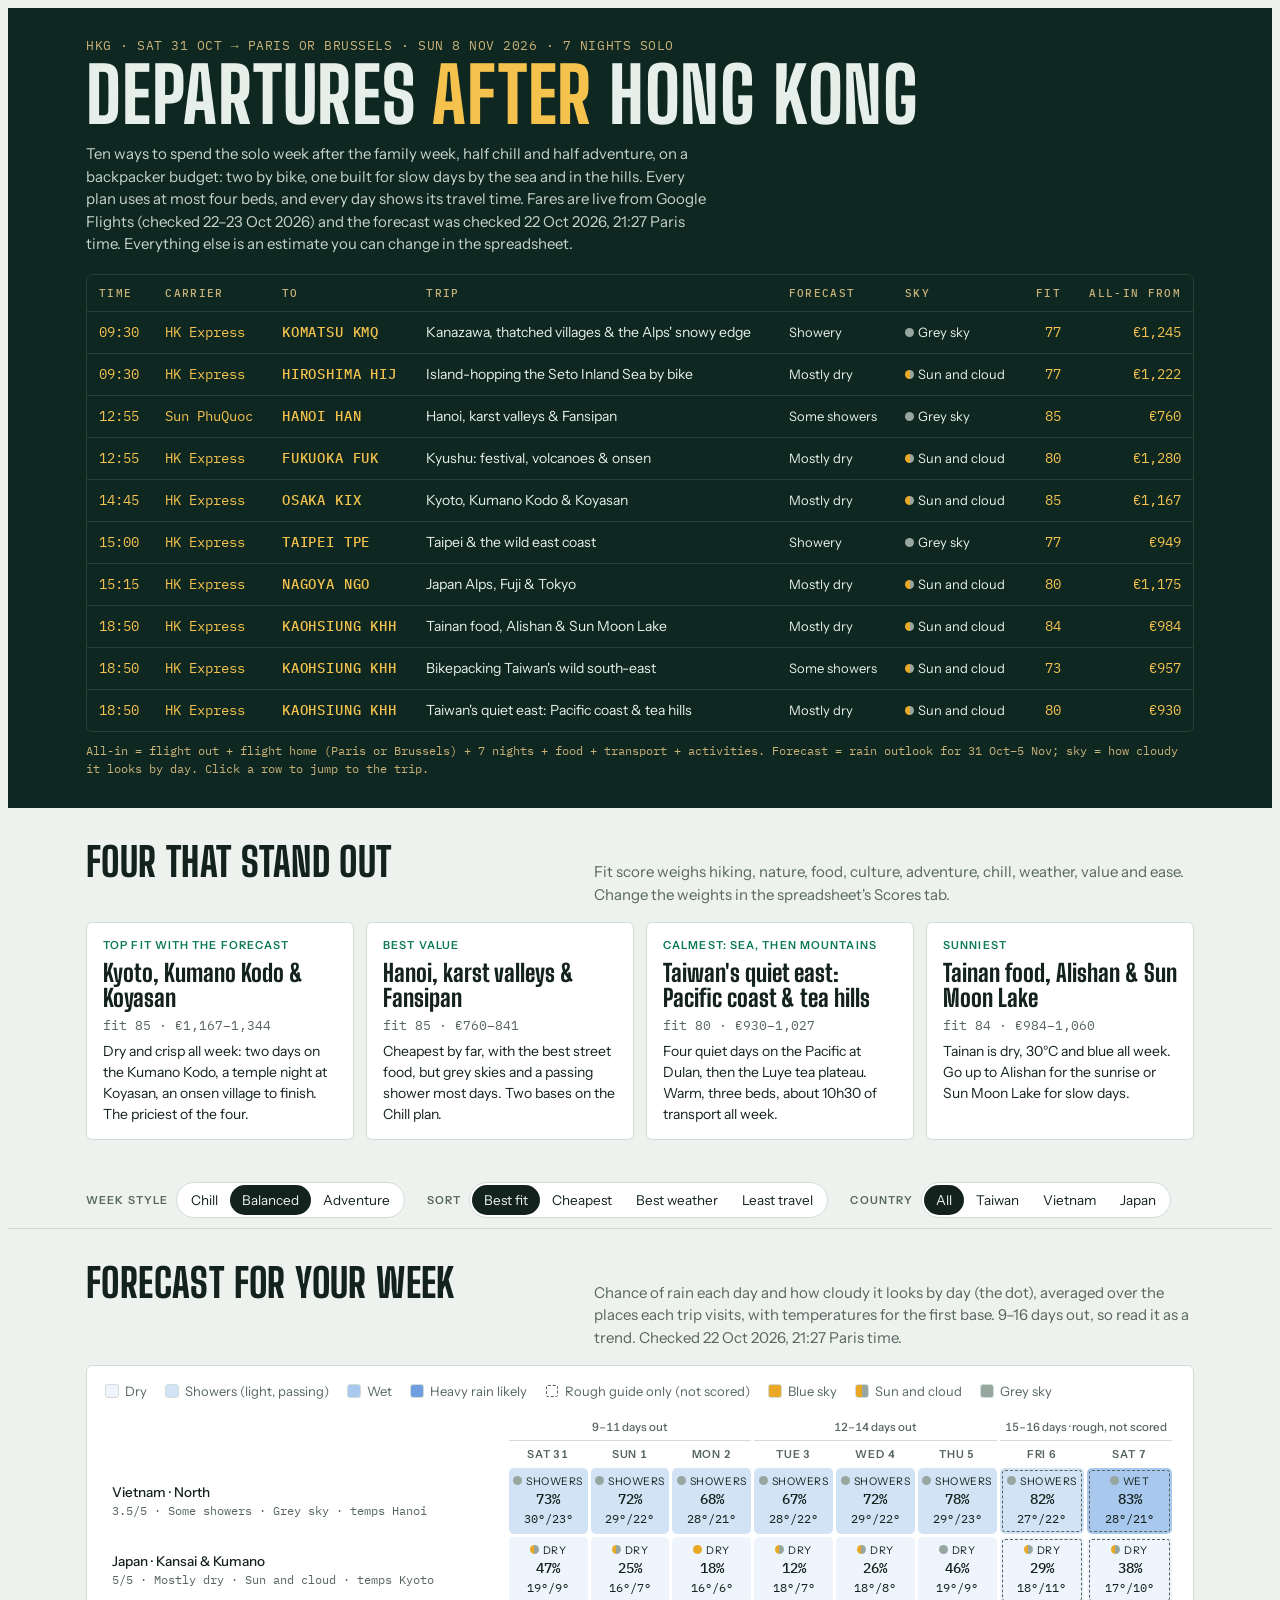
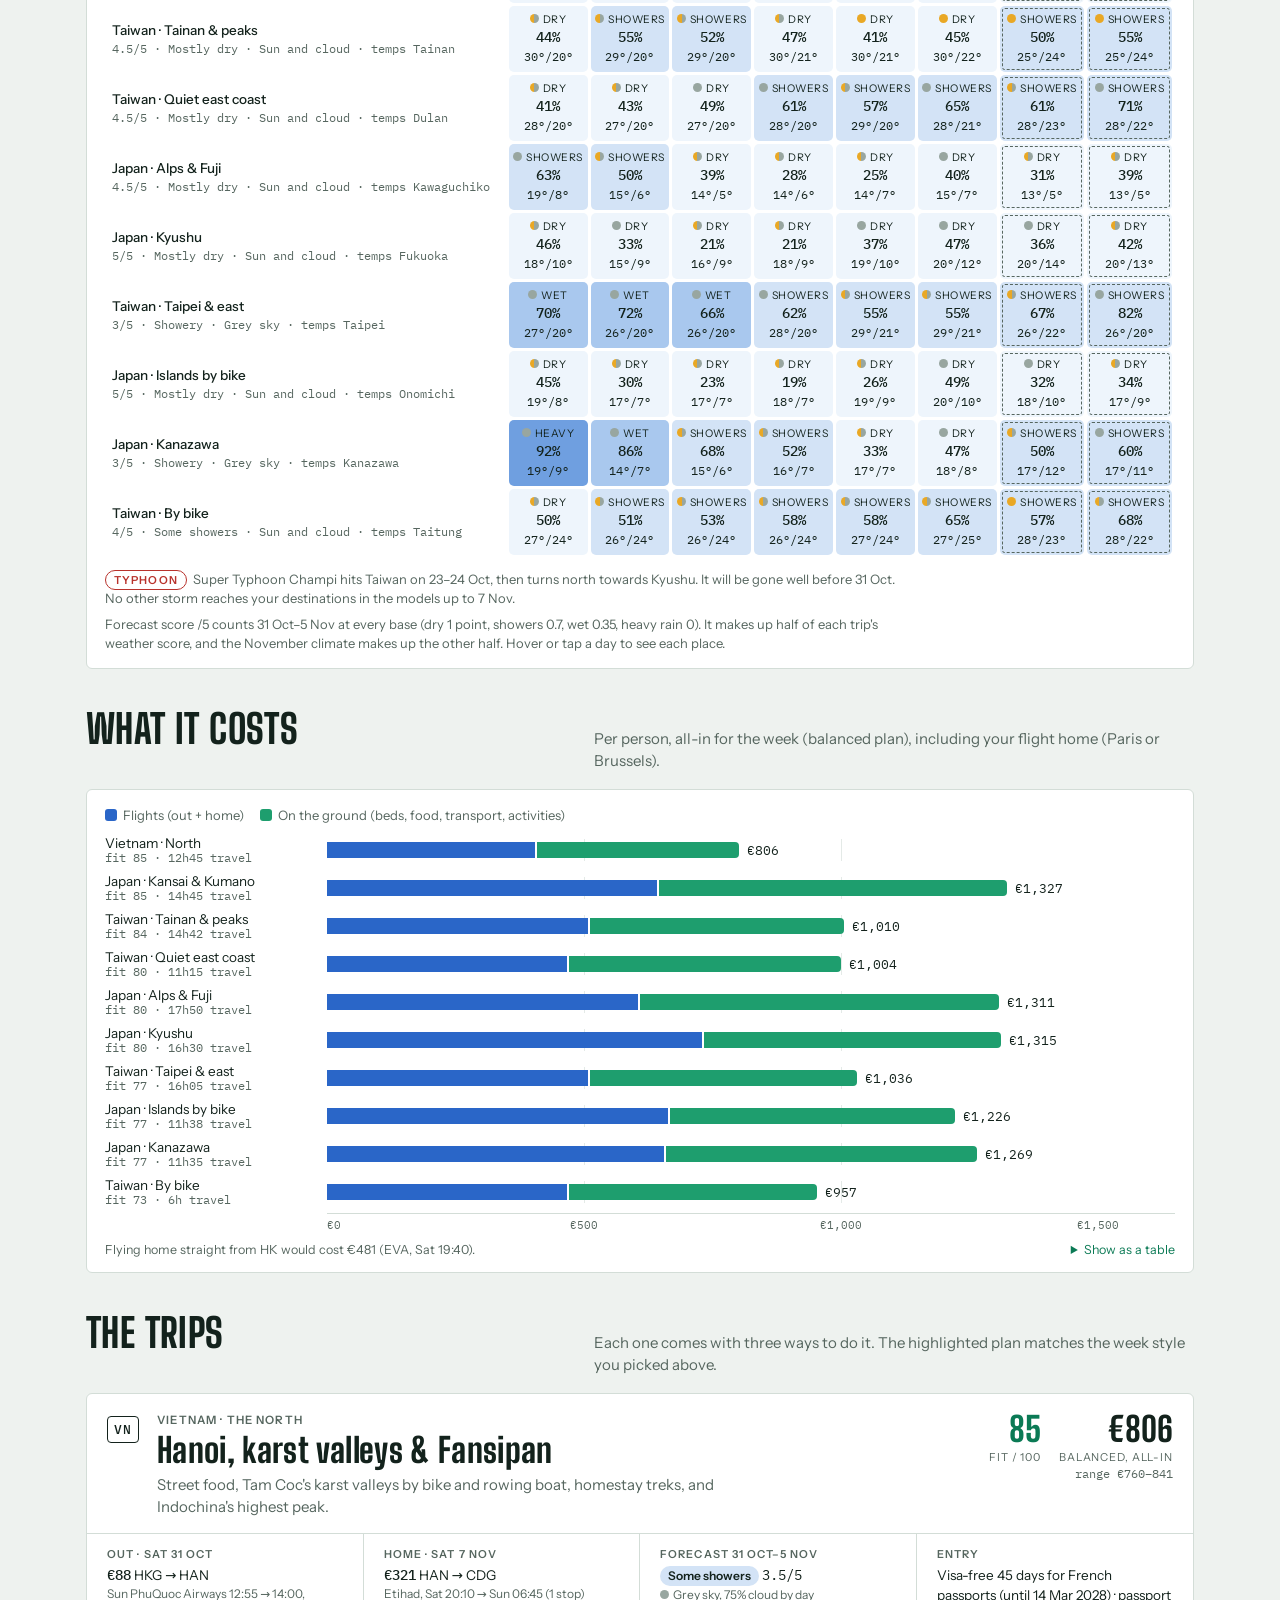
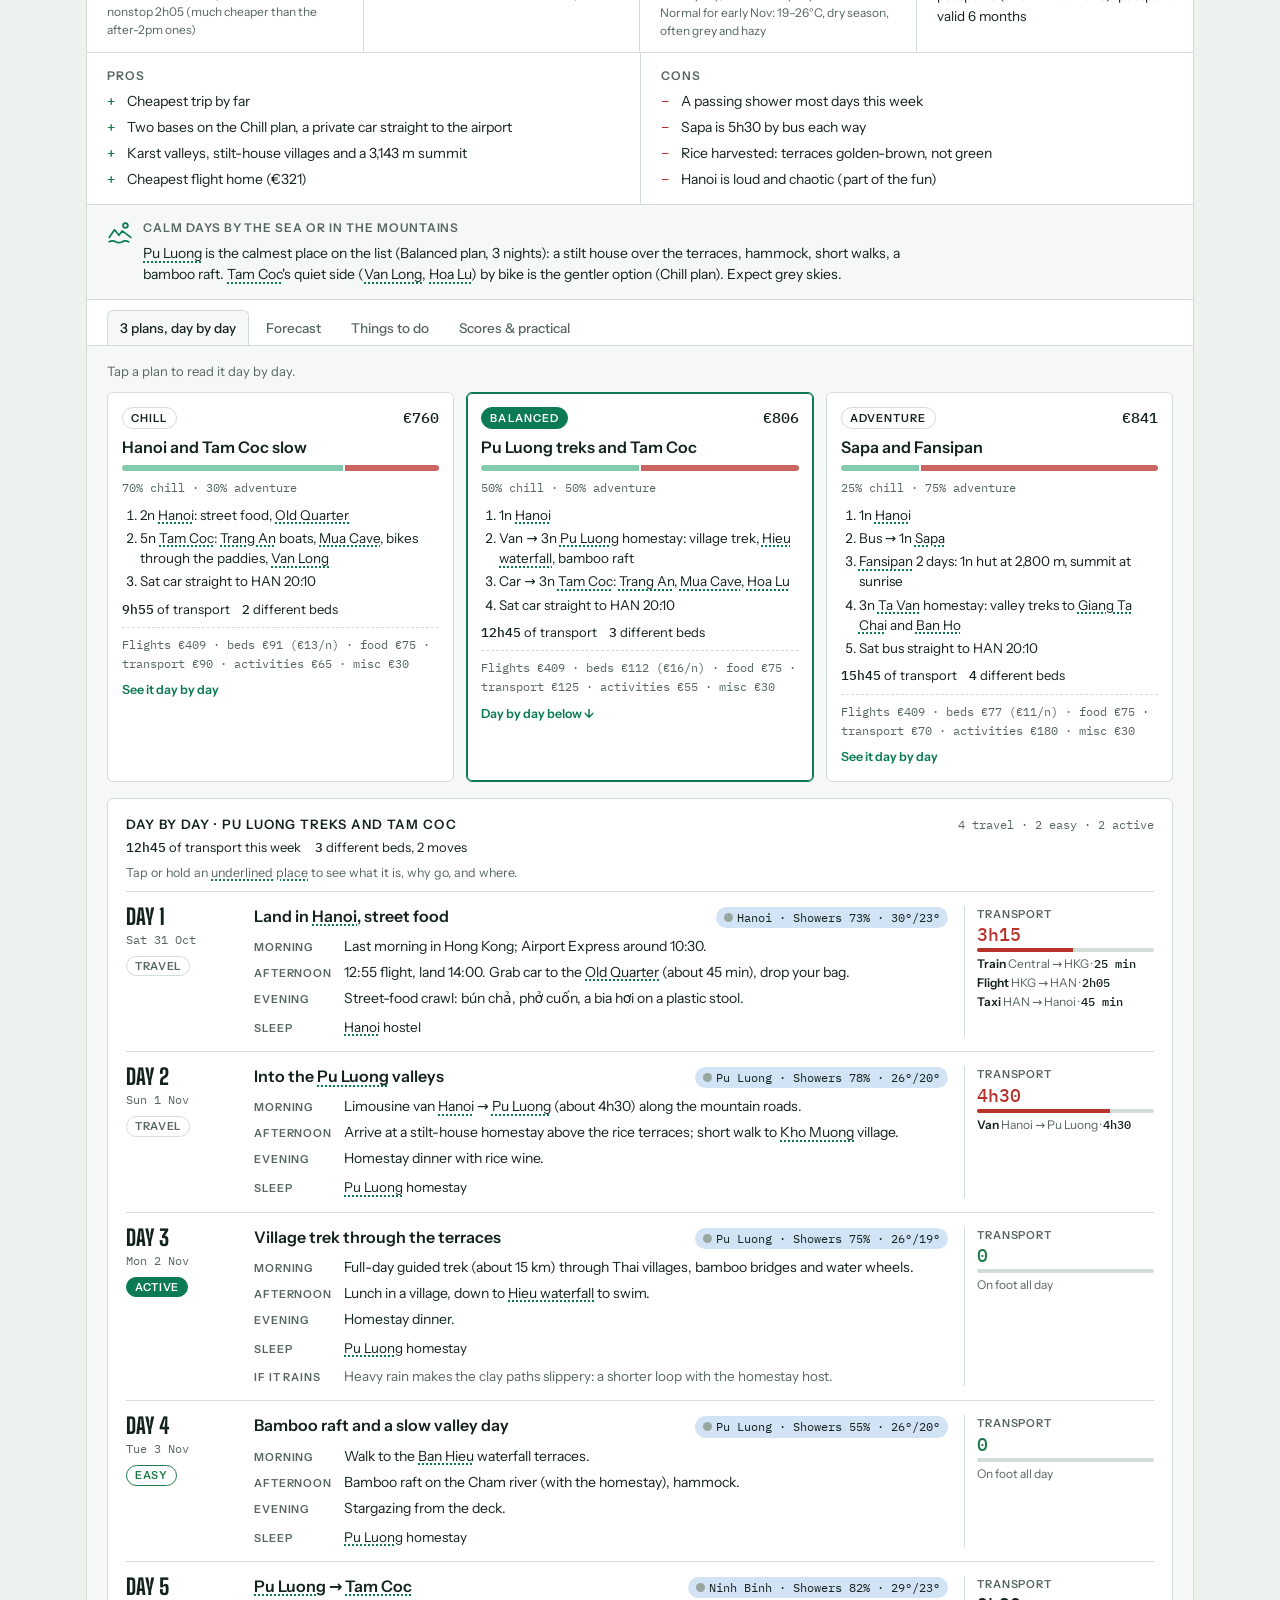
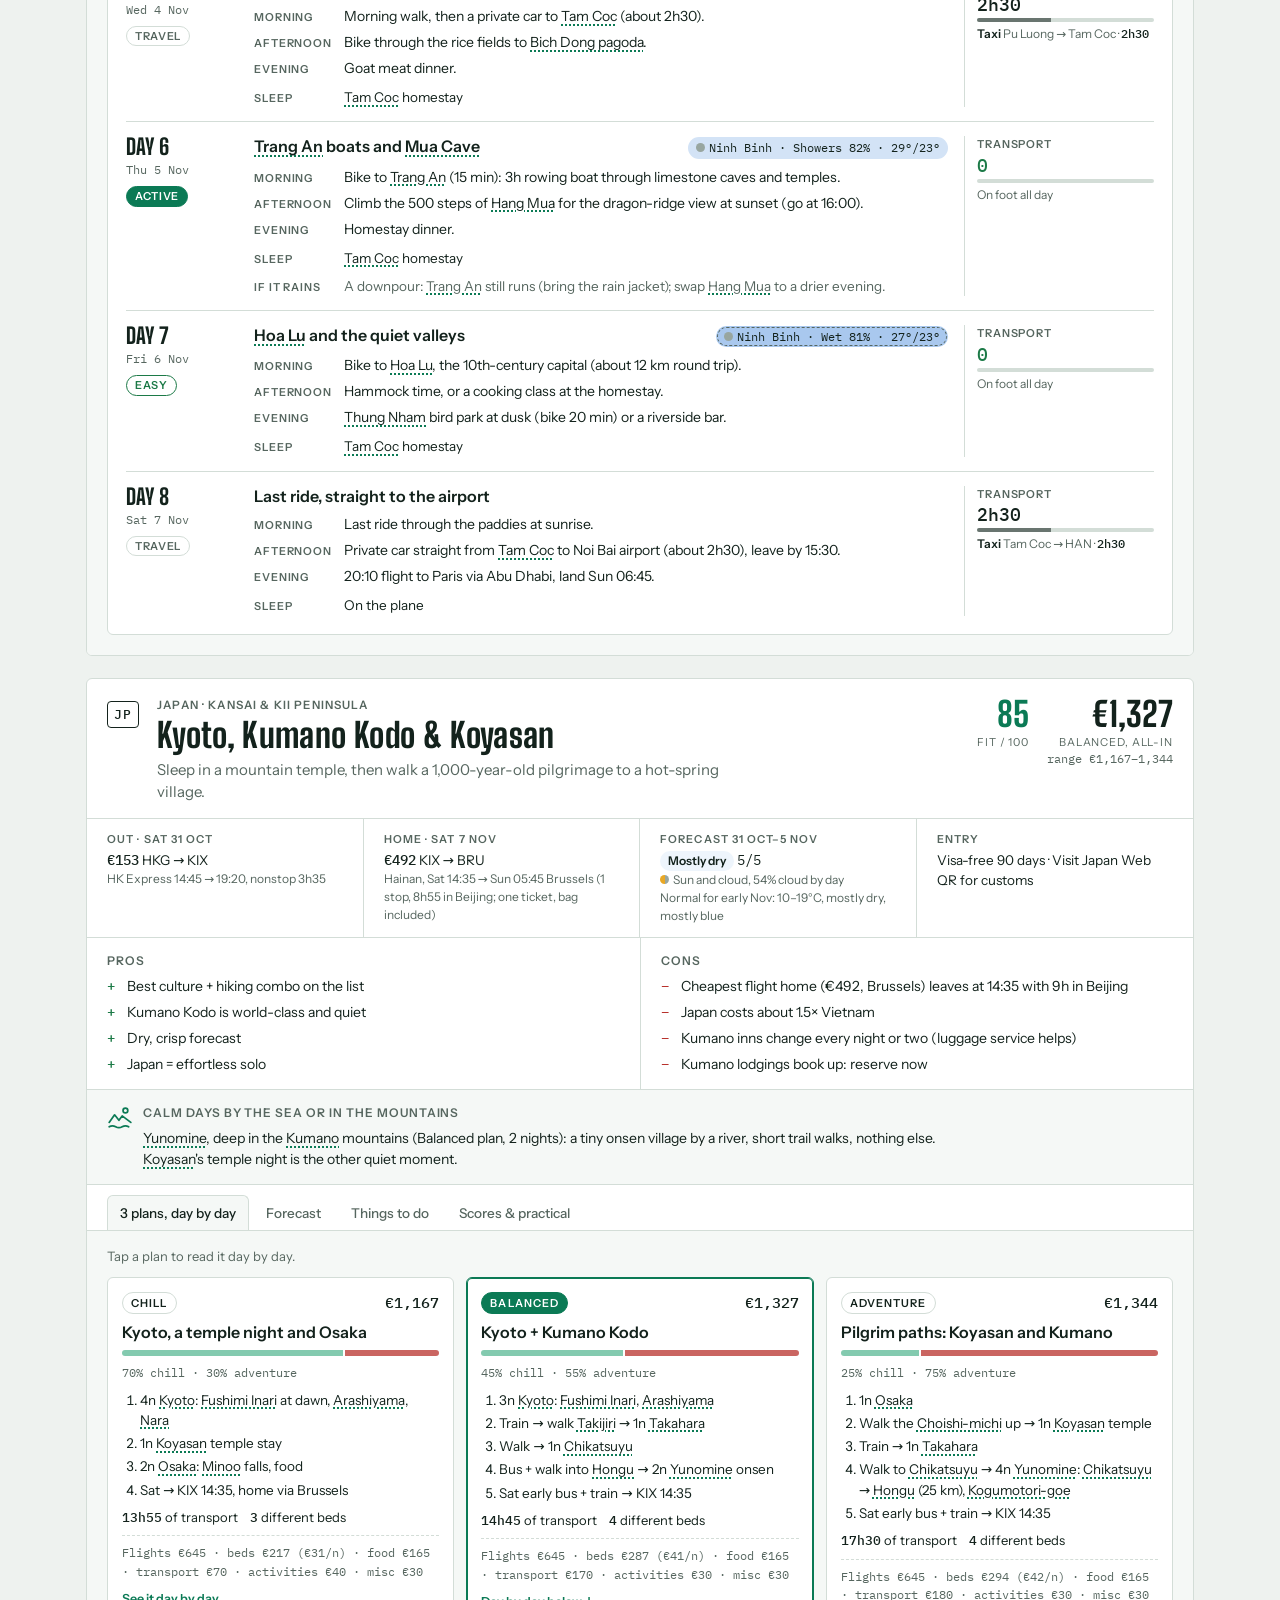
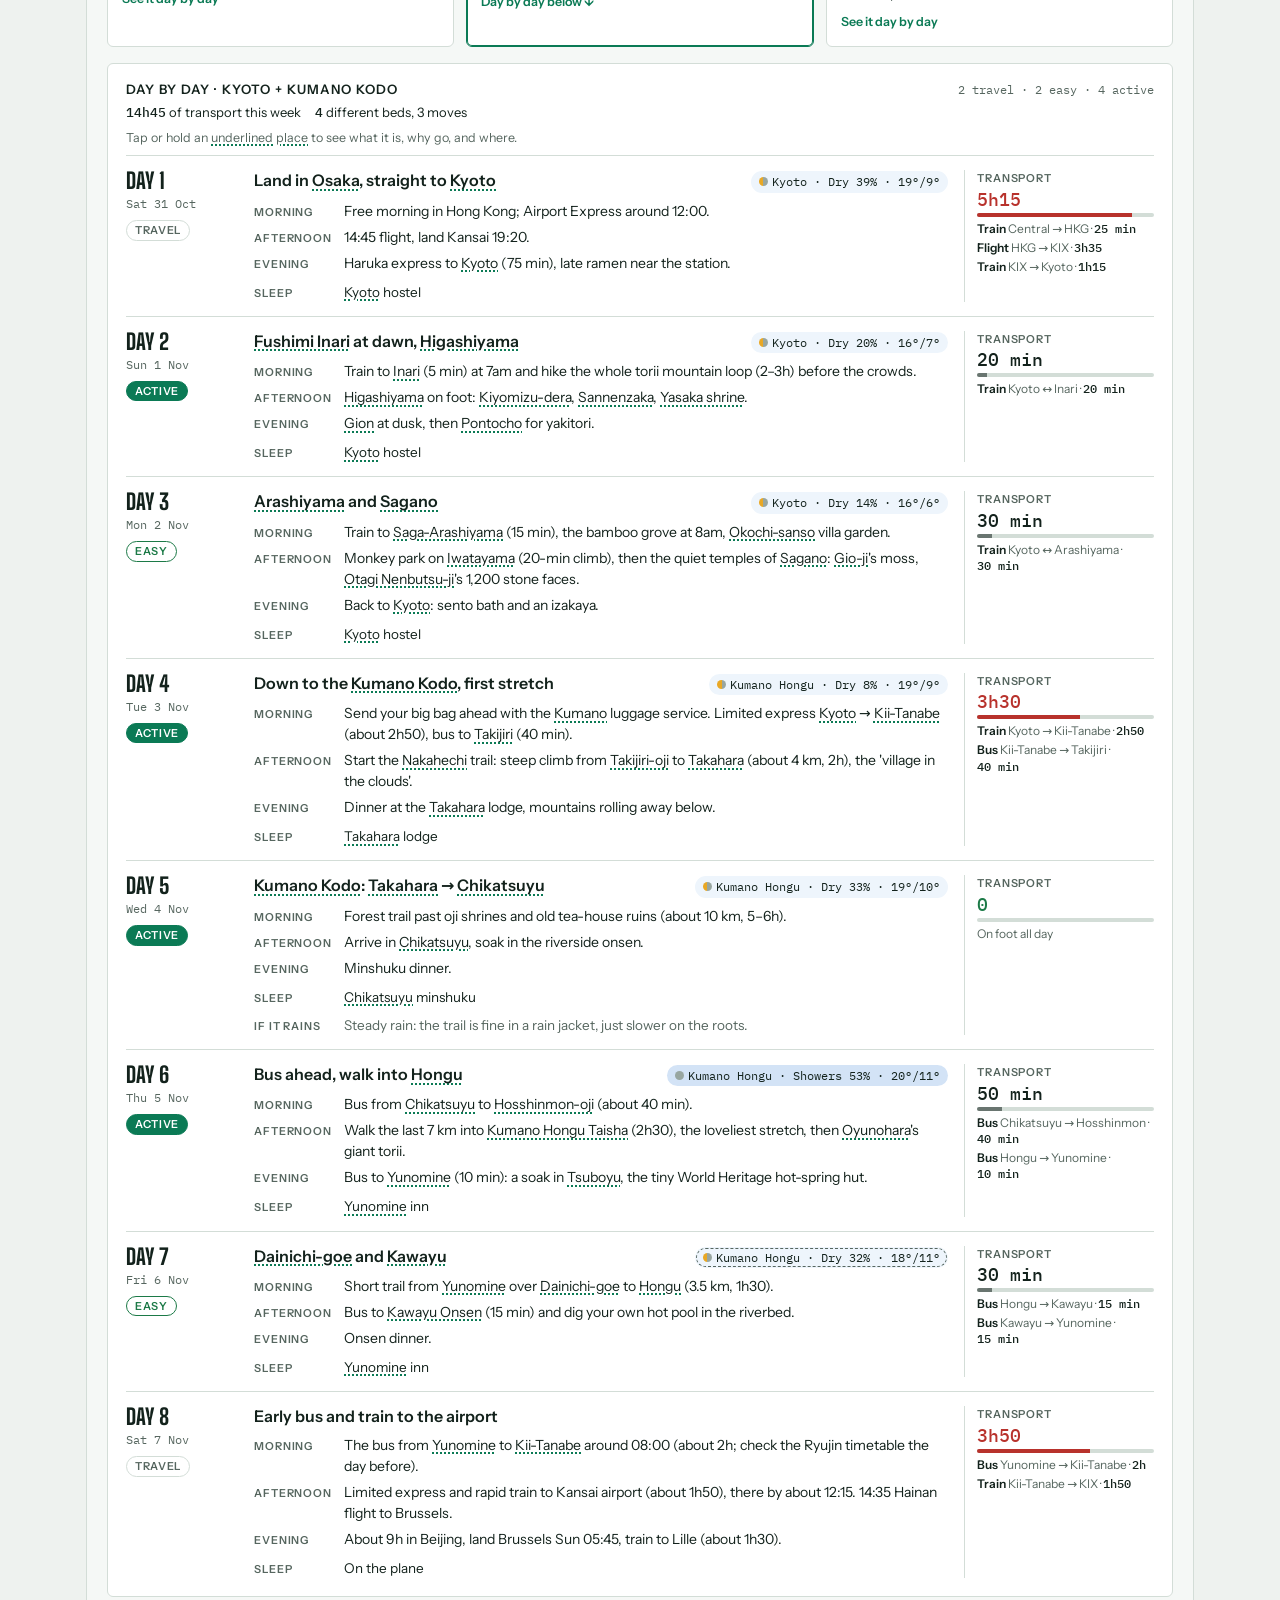
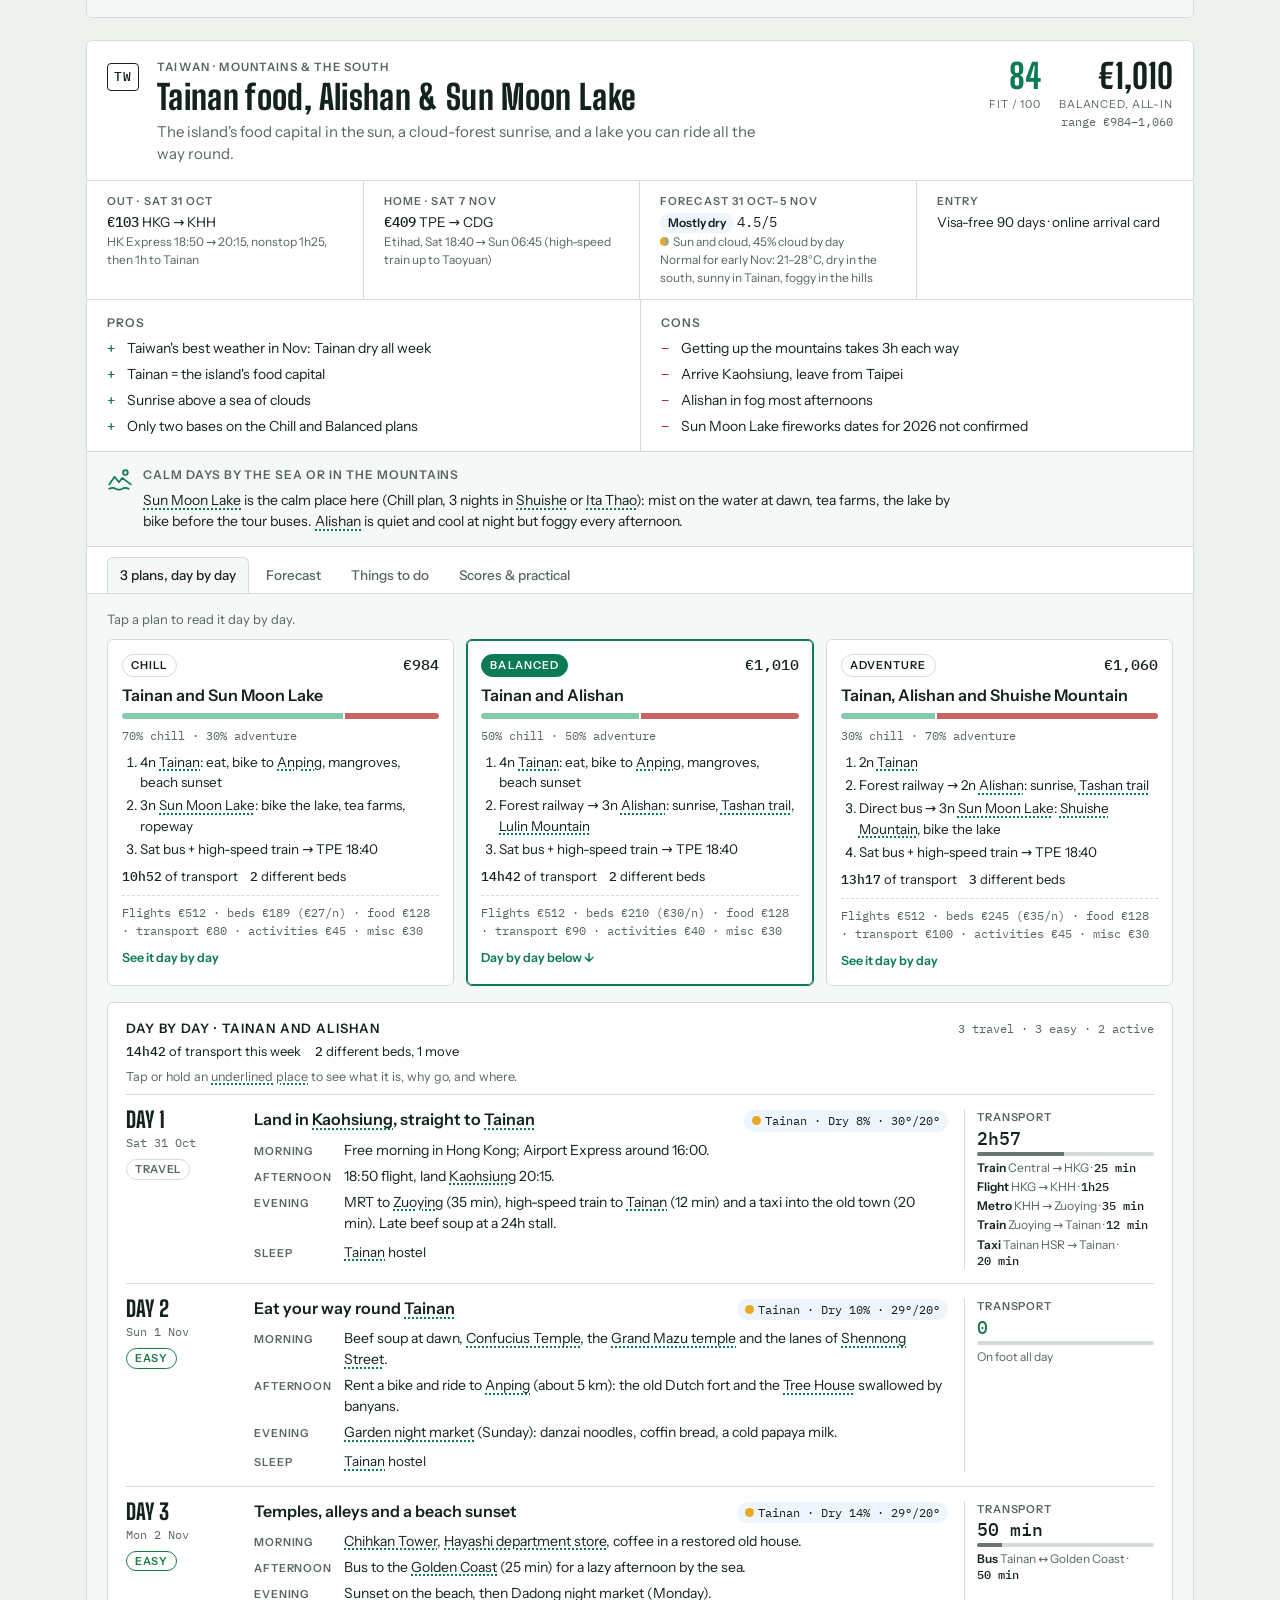
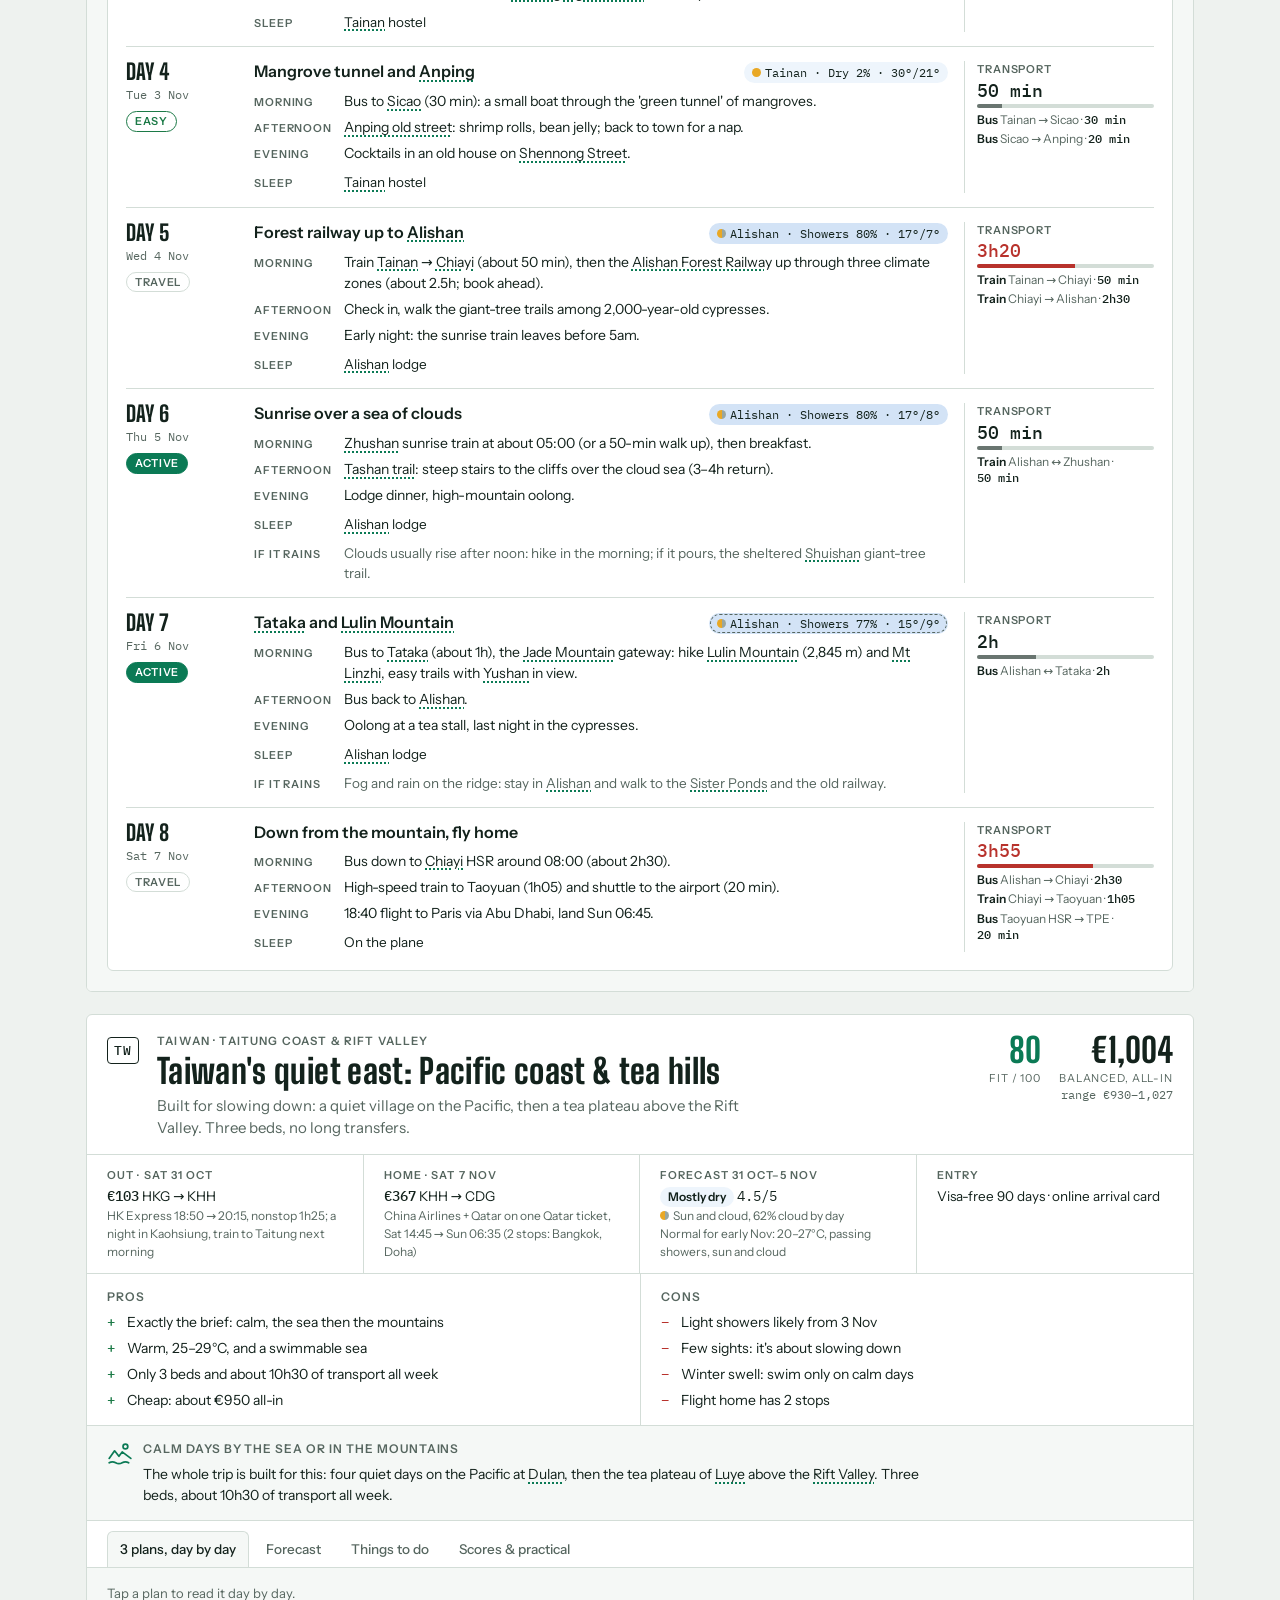
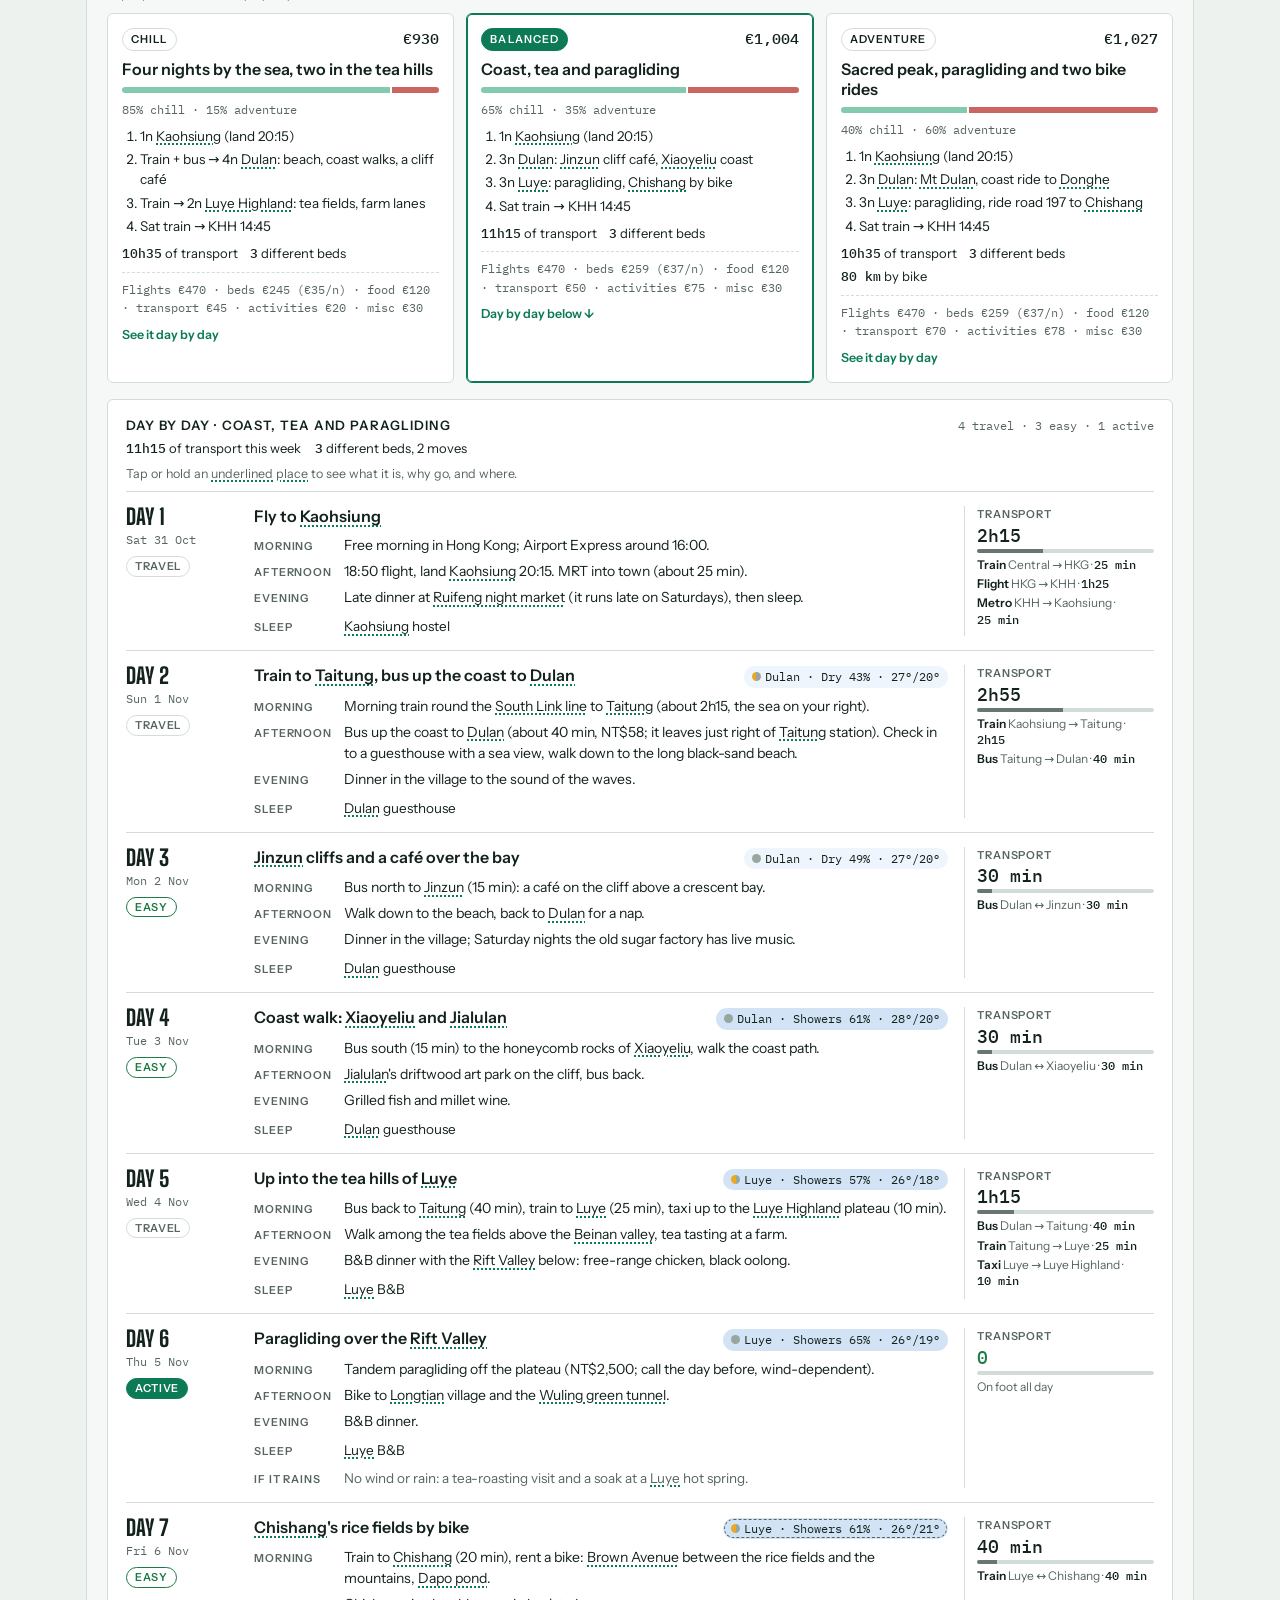
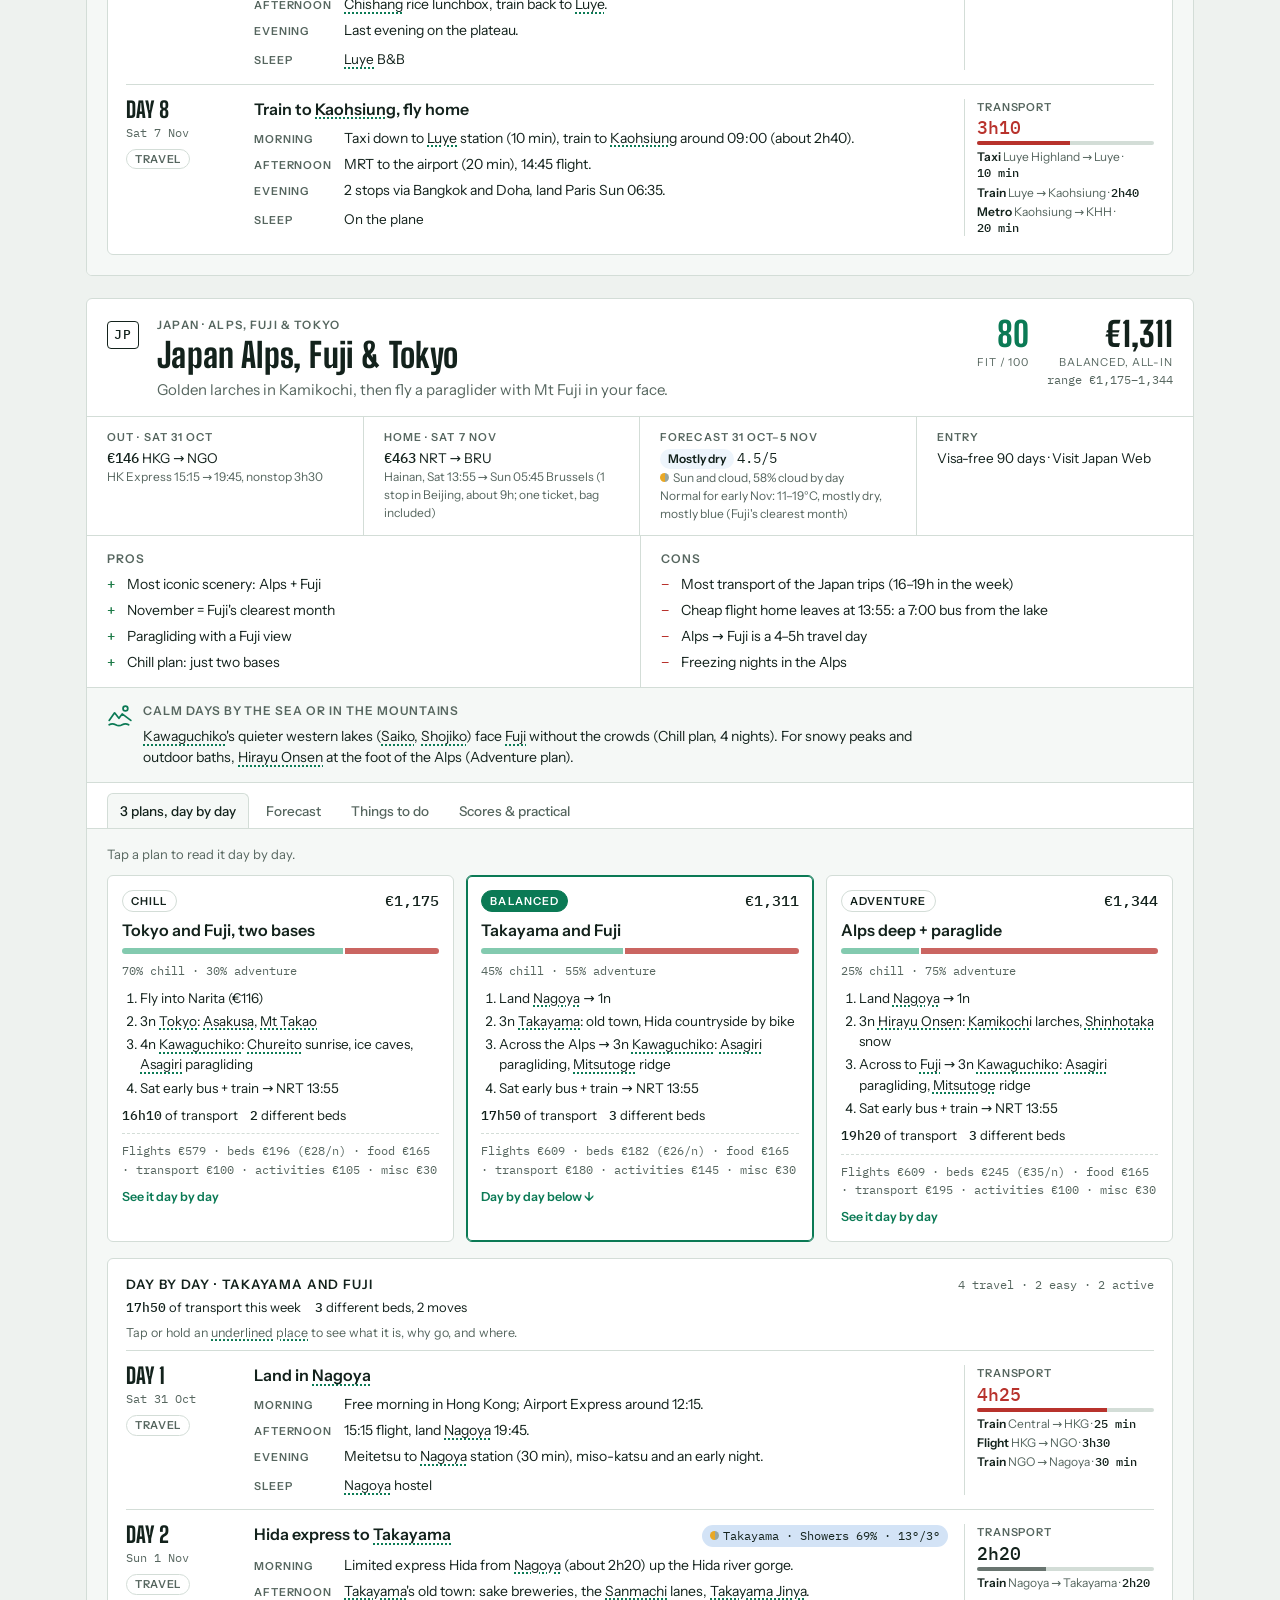
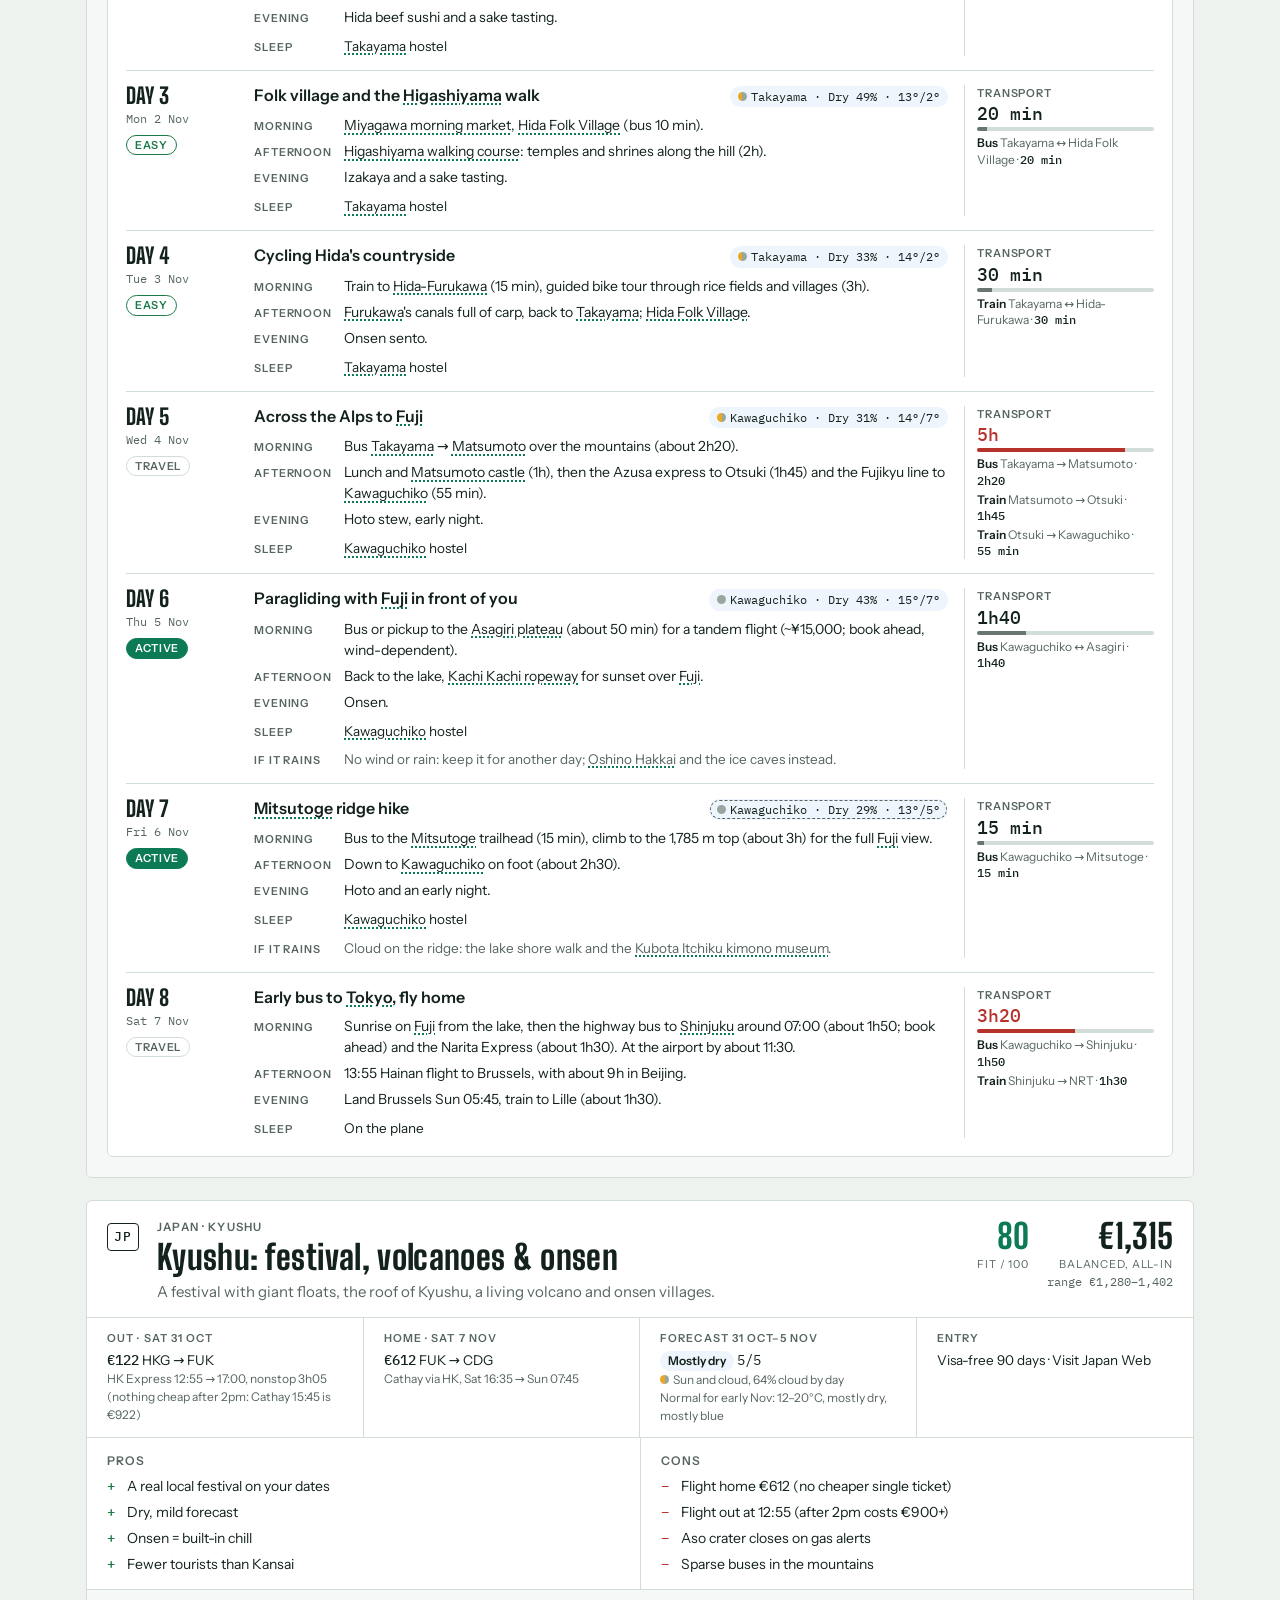
==== commit 86728fcc: "Add place notes: tap or hold a place for what, why and where Every place named in the plans (about 3" ====
--- a/index.html
+++ b/index.html
@@ -236,6 +236,24 @@
 .prac p + p { margin-top: 8px; }
 .prac .k { font-weight: 600; }
 
+/* ---------- place notes (tap or hold a place name) ---------- */
+.pl { text-decoration: underline dotted; text-decoration-color: var(--accent); text-decoration-thickness: 1.5px; text-underline-offset: 3px; cursor: pointer; border-radius: 3px; -webkit-touch-callout: none; -webkit-user-select: none; user-select: none; -webkit-tap-highlight-color: transparent; }
+.pl:hover, .pl.on, .pl:active { background: color-mix(in srgb, var(--accent) 16%, transparent); }
+.pl:focus-visible { outline: 2px solid var(--accent); outline-offset: 1px; }
+.pl-hint { margin: 2px 0 8px; font-size: 12.5px; color: var(--muted); }
+.pl-hint i { font-style: normal; text-decoration: underline dotted; text-decoration-color: var(--accent); text-decoration-thickness: 1.5px; text-underline-offset: 3px; }
+#placecard { position: fixed; left: 50%; transform: translateX(-50%); bottom: calc(14px + env(safe-area-inset-bottom, 0px)); width: min(460px, calc(100vw - 24px)); max-height: 62vh; overflow: auto; z-index: 100; background: var(--surface); color: var(--ink); border: 1px solid var(--line); border-top: 3px solid var(--accent); border-radius: 10px; box-shadow: 0 12px 32px rgba(0, 0, 0, .28); padding: 10px 14px 14px 16px; }
+#placecard[hidden] { display: none; }
+.pc-h { display: flex; justify-content: space-between; align-items: center; gap: 10px; }
+.pc-h b { font-family: var(--f-display); font-weight: 800; font-size: 23px; line-height: 1.1; letter-spacing: .01em; }
+.pc-x { border: 0; background: transparent; color: var(--muted); font-size: 26px; line-height: 1; padding: 4px 8px; margin-right: -6px; cursor: pointer; border-radius: 6px; }
+.pc-x:hover { color: var(--ink); background: var(--soft); }
+.pc-d { display: grid; grid-template-columns: 64px minmax(0, 1fr); gap: 7px 10px; margin: 10px 0 12px; font-size: 14.5px; line-height: 1.45; }
+.pc-d dt { font-family: var(--f-mono); font-size: 11px; text-transform: uppercase; letter-spacing: .06em; color: var(--muted); padding-top: 3px; }
+.pc-d dd { margin: 0; }
+.pc-map { font-size: 13px; color: var(--accent); text-decoration: none; font-weight: 600; }
+.pc-map:hover { text-decoration: underline; }
+
 /* ---------- strategy, wildcards, sources ---------- */
 .two { display: grid; grid-template-columns: minmax(0, 1fr) minmax(0, 1fr); gap: 16px; }
 .boxed { background: var(--surface); border: 1px solid var(--line); border-radius: var(--r); padding: 16px 18px; min-width: 0; }
@@ -299,7 +317,7 @@
 .wxchip { font-family: var(--f-mono); font-size: 11.5px; padding: 2px 8px; border-radius: 999px; color: var(--ink); white-space: nowrap; }
 .wxchip.rough { outline: 1px dashed var(--muted); outline-offset: -2px; }
 dl.parts { display: grid; grid-template-columns: 80px minmax(0, 1fr); gap: 5px 10px; margin: 0; font-size: 14px; max-width: 80ch; }
-dl.parts dt, .day-sleep span, .day-b span { font-size: 11px; text-transform: uppercase; letter-spacing: .08em; color: var(--muted); font-weight: 600; padding-top: 3px; }
+dl.parts dt, .day-sleep > .lb, .day-b > .lb { font-size: 11px; text-transform: uppercase; letter-spacing: .08em; color: var(--muted); font-weight: 600; padding-top: 3px; }
 dl.parts dd { margin: 0; }
 .day-sleep, .day-b { font-size: 13.5px; margin-top: 8px; display: grid; grid-template-columns: 80px minmax(0, 1fr); gap: 10px; max-width: 80ch; }
 .day-b { color: var(--muted); }
@@ -445,7 +463,7 @@
 <footer><div class="wrap">Prices per person in euros. Rates used: 1 EUR = ¥177 · NT$36.5 · ₫28,967. Nothing is booked.</div></footer>
 
 <div class="tip" id="gtip" hidden></div>
-<script type="application/json" id="data">{"nights": 7, "days": 7.5, "misc": 30, "weights": {"hike": 2, "nature": 2, "food": 2, "culture": 2, "adventure": 1.5, "chill": 1.5, "weather": 2, "value": 1.5, "ease": 1}, "criteria": [["hike", "Hiking"], ["nature", "Nature"], ["food", "Food"], ["culture", "Culture & cities"], ["adventure", "Adventure / learn"], ["chill", "Chill"], ["weather", "Weather"], ["value", "Value"], ["ease", "Ease (solo logistics)"]], "dests": [{"id": "tw-north", "country": "Taiwan", "region": "North & east coast", "title": "Taipei & the wild east coast", "tagline": "Night markets, hot springs, a lantern-lit gold-mining village on the sea, and Taroko's marble gorge.", "out": {"route": "HKG → TPE", "price": 103, "detail": "HK Express 15:00 → 16:45, nonstop 1h45", "alt": "€76 at 18:40 → 20:25 · €106 at 12:10"}, "home": {"route": "TPE → CDG", "price": 409, "detail": "Etihad, Sat 18:40 → Sun 06:45 (1 stop, Abu Dhabi)", "alt": "€375 to Brussels on the same Etihad flight · €554 Cathay via HK at 21:15"}, "entry": "Visa-free 90 days · online arrival card", "weather": {"hi": 25, "lo": 19, "rain": "frequent drizzle", "note": "The north-east monsoon starts: the north coast and the east are often grey and wet (Jiufen, Keelung, Yilan, Hualien). Taipei itself is drier.", "score": 3, "sky": "often grey"}, "crowds": "Jiufen and Shifen are packed by day at weekends; sleeping in Jiufen means you get it quiet at night.", "transport": "MRT + EasyCard in Taipei; Jiufen is 1h by train and bus; fast TRA trains down the east coast (Taipei–Hualien 2h15, ~€12).", "food_day": 18, "food": ["Raohe and Ningxia night markets", "Beef noodle soup", "Xiaolongbao", "Maokong tea house", "Hualien wontons and Gongzheng baozi"], "hikes": ["Qixingshan, Yangmingshan (1,120 m, 3h)", "Teapot Mountain above Jiufen (2.5–3h)", "Caoling Historic Trail over the coast (9 km)", "Elephant Mountain sunset (30 min)", "Dekalun and Tianxiang trails, Taroko (open sections)"], "adventure": [{"name": "Tandem paragliding at Wanli", "price": "~NT$2,000–3,000 (€55–80)", "note": "Launch above the north coast; weather-dependent"}, {"name": "Caoling Historic Trail", "price": "free", "note": "Grassy ridge over the Pacific from Dali to Fulong"}, {"name": "Mukumugi valley", "price": "free permit, taxi ~€25 each way", "note": "Turquoise river and Truku villages near Hualien"}], "culture": ["Longshan and Bao'an temples", "Dadaocheng old street", "Beitou hot springs", "Jiufen's tea houses and Pingxi sky lanterns"], "pros": ["Easiest trip solo, short flight (€103)", "Best night-market food in Asia", "Sleep in Jiufen: the lanterns without the crowds", "Hot springs after hikes"], "cons": ["North and east drizzle season starts in Nov: Jiufen and Hualien look wet this week", "Taroko only partly open since the 2024 quake", "Flight home €409"], "scores": {"hike": 3, "nature": 4, "food": 5, "culture": 4, "adventure": 3, "chill": 4, "weather": 3.0, "value": 4, "ease": 5}, "options": [{"name": "Taipei and Jiufen, two bases", "style": "Chill", "chill": 70, "route": ["4n Taipei: Yangmingshan + Beitou onsen, Maokong tea, Tamsui by bike", "3n Jiufen: Teapot Mountain, Pingxi sky lanterns, tea houses", "Sat → TPE 18:40"], "bed": 26, "transport": 40, "activities": 50, "days": [{"t": "Land in Taipei, first night market", "e": "Travel", "am": "Last morning in Hong Kong. Airport Express from Central around 12:15.", "pm": "15:00 flight, land 16:45. Airport MRT to Taipei Main (about 40 min), drop your bag.", "eve": "Raohe night market: pepper buns from the clay oven, herbal pork ribs, a cold Taiwan Beer.", "sleep": "Taipei hostel", "wx": "Taipei", "b": null, "tr": [["train", "Central → HKG", 25], ["plane", "HKG → TPE", 105], ["metro", "TPE → Taipei", 40]], "ride": null}, {"t": "Volcano hike + hot spring", "e": "Active", "am": "MRT to Jiantan, bus up to Yangmingshan (about 50 min in all). Onigiri from a 7-Eleven, then Qixingshan from Xiaoyoukeng, past steaming sulphur vents to the 1,120 m top (2.5–3h return).", "pm": "Bus down to Beitou (30 min): soak in a public hot spring, walk round the steaming Thermal Valley.", "eve": "MRT back (25 min). Shilin night market: giant fried chicken, oyster omelette.", "sleep": "Taipei hostel", "wx": "Taipei", "b": "Swap with the Maokong day; the mountain is often in cloud anyway.", "tr": [["bus", "Taipei → Yangmingshan", 50], ["bus", "Yangmingshan → Beitou", 30], ["metro", "Beitou → Taipei", 25]], "ride": null}, {"t": "Tea hills and the Taipei 101 view", "e": "Easy", "am": "Slow morning in Dadaocheng's old tea-merchant street: soy milk and egg flatbread at Fu Hang, coffee in a restored shophouse.", "pm": "MRT to the zoo and the Maokong gondola over the forest to the tea hills (25 min each way). Tea and a late lunch with the city below.", "eve": "Climb Elephant Mountain (20–30 min of steps) for sunset over Taipei 101, then Linjiang Street night market.", "sleep": "Taipei hostel", "wx": "Taipei", "b": null, "tr": [["metro", "Taipei → Taipei Zoo", 25], ["cable", "Taipei Zoo ↔ Maokong", 50], ["metro", "Taipei Zoo → Xiangshan", 20]], "ride": null}, {"t": "River bike ride to Tamsui", "e": "Easy", "am": "MRT to Guandu (25 min), rent a bike and ride the riverside path to Tamsui (about 15 km, flat).", "pm": "Fort San Domingo and Tamsui old street, then the little ferry to Bali for more riverside cycling and a nap on the grass.", "eve": "Sunset at Fisherman's Wharf, MRT back (40 min), last big dinner in Ximending.", "sleep": "Taipei hostel", "wx": "Taipei", "b": null, "tr": [["metro", "Taipei → Guandu", 25], ["boat", "Tamsui ↔ Bali", 20], ["metro", "Tamsui → Taipei", 40]], "ride": null}, {"t": "Train to the coast, Jiufen by lantern light", "e": "Easy", "am": "Train from Taipei Main to Ruifang (about 45 min), bus up to Jiufen (15 min). Drop your bag at a guesthouse in the old village.", "pm": "Jiufen's old street, then the gold museum at Jinguashi (bus 10 min).", "eve": "A pot of oolong in an old tea house over the sea as the red lanterns come on, after the day-trippers have left.", "sleep": "Jiufen guesthouse", "wx": "Jiufen", "b": null, "tr": [["train", "Taipei → Ruifang", 45], ["bus", "Ruifang → Jiufen", 15], ["bus", "Jiufen ↔ Jinguashi", 20]], "ride": null}, {"t": "Teapot Mountain and the Golden Waterfall", "e": "Active", "am": "Walk from the guesthouse to Jinguashi (about 40 min) and climb Teapot Mountain: 2.5–3h return, a short rope scramble at the top, views over the coast.", "pm": "Down to the Golden Waterfall and the Yin-Yang Sea, bus back up (15 min).", "eve": "Taro balls and a quiet evening in the village.", "sleep": "Jiufen guesthouse", "wx": "Jiufen", "b": "Wet and windy up top: skip the summit, do the gold museum and the tea houses.", "tr": [["bus", "Golden Waterfall → Jiufen", 15]], "ride": null}, {"t": "Pingxi line: waterfalls and sky lanterns", "e": "Easy", "am": "Bus down to Ruifang (15 min) and the little Pingxi branch line to Shifen (30 min).", "pm": "Shifen waterfall, write a wish on a sky lantern, walk the old rail street; on to Jingtong.", "eve": "Back to Jiufen for dinner with a sea view.", "sleep": "Jiufen guesthouse", "wx": "Jiufen", "b": null, "tr": [["bus", "Jiufen → Ruifang", 15], ["train", "Ruifang → Shifen", 30], ["train", "Jingtong → Ruifang", 35], ["bus", "Ruifang → Jiufen", 15]], "ride": null}, {"t": "Back to Taipei, fly home", "e": "Travel", "am": "Last breakfast with a sea view, bus and train back to Taipei (about 1h).", "pm": "Lunch in Dadaocheng, buy oolong to take home. Airport MRT around 15:30.", "eve": "18:40 flight to Paris via Abu Dhabi, land Sun 06:45.", "sleep": "On the plane", "wx": null, "b": null, "tr": [["bus", "Jiufen → Ruifang", 15], ["train", "Ruifang → Taipei", 45], ["metro", "Taipei → TPE", 40]], "ride": null}], "travel": 745, "beds": 2, "moves": 1, "ride_km": 0, "ride_min": 0}, {"name": "Taipei + Hualien coast", "style": "Balanced", "chill": 50, "route": ["4n Taipei: Yangmingshan, Wanli paragliding, Maokong", "Train 2h15 to Hualien → 3n: Qixingtan by bike, Taroko, Liyu Lake", "Sat train back → TPE 18:40"], "bed": 22, "transport": 110, "activities": 95, "days": [{"t": "Land in Taipei, first night market", "e": "Travel", "am": "Last morning in Hong Kong. Airport Express from Central around 12:15.", "pm": "15:00 flight, land 16:45. Airport MRT to Taipei Main (about 40 min), drop your bag.", "eve": "Raohe night market: pepper buns from the clay oven, herbal pork ribs, a cold Taiwan Beer.", "sleep": "Taipei hostel", "wx": "Taipei", "b": null, "tr": [["train", "Central → HKG", 25], ["plane", "HKG → TPE", 105], ["metro", "TPE → Taipei", 40]], "ride": null}, {"t": "Volcano hike + hot spring", "e": "Active", "am": "MRT to Jiantan, bus up to Yangmingshan (about 50 min in all). Onigiri from a 7-Eleven, then Qixingshan from Xiaoyoukeng, past steaming sulphur vents to the 1,120 m top (2.5–3h return).", "pm": "Bus down to Beitou (30 min): soak in a public hot spring, walk round the steaming Thermal Valley.", "eve": "MRT back (25 min). Shilin night market: giant fried chicken, oyster omelette.", "sleep": "Taipei hostel", "wx": "Taipei", "b": "Swap with the Maokong day; the mountain is often in cloud anyway.", "tr": [["bus", "Taipei → Yangmingshan", 50], ["bus", "Yangmingshan → Beitou", 30], ["metro", "Beitou → Taipei", 25]], "ride": null}, {"t": "Paragliding over the north coast", "e": "Active", "am": "Bus to Wanli (about 1h) for a morning tandem flight: about 10 min over the sea. Book a day ahead; flights go when the wind allows.", "pm": "Yehliu Geopark next door: wind-carved rocks like the Queen's Head.", "eve": "Bus to Keelung (40 min) for seafood at Miaokou night market, train back to Taipei (45 min).", "sleep": "Taipei hostel", "wx": "Taipei", "b": "If the wind or rain cancels the flight, swap with any other Taipei day.", "tr": [["bus", "Taipei → Wanli", 60], ["bus", "Yehliu → Keelung", 40], ["train", "Keelung → Taipei", 45]], "ride": null}, {"t": "Tea hills and the Taipei 101 view", "e": "Easy", "am": "Slow morning in Dadaocheng's old tea-merchant street: soy milk and egg flatbread at Fu Hang, coffee in a restored shophouse.", "pm": "MRT to the zoo and the Maokong gondola over the forest to the tea hills (25 min each way). Tea and a late lunch with the city below.", "eve": "Climb Elephant Mountain (20–30 min of steps) for sunset over Taipei 101, then Linjiang Street night market.", "sleep": "Taipei hostel", "wx": "Taipei", "b": null, "tr": [["metro", "Taipei → Taipei Zoo", 25], ["cable", "Taipei Zoo ↔ Maokong", 50], ["metro", "Taipei Zoo → Xiangshan", 20]], "ride": null}, {"t": "Train down the east coast to Hualien", "e": "Travel", "am": "Train Taipei → Hualien (about 2h15; book in the TRA app, weekend trains sell out). The sea appears on the left after Yilan.", "pm": "Rent a bike and follow the seaside path to Qixingtan pebble beach (about 10 km, flat).", "eve": "Dongdamen night market: Indigenous grilled meats, fresh juice.", "sleep": "Hualien guesthouse", "wx": "Hualien", "b": "Hualien's forecast is wet: swap the bike ride for the Cultural Creative Park's cafés.", "tr": [["train", "Taipei → Hualien", 135]], "ride": null}, {"t": "Taroko Gorge, what's open", "e": "Active", "am": "Half-day taxi to Taroko (30 min each way; the bus to Tianxiang is suspended). Dekalun trail first: short but steep stairs, about 1h.", "pm": "If Highway 8 is open that day, on to Tianxiang for the walks there; Qingshui cliffs viewpoint on the way back.", "eve": "Bian Shi wontons and an early night.", "sleep": "Hualien guesthouse", "wx": "Hualien", "b": "Heavy rain closes trails and the road: swap for the Stone Sculpture Museum and a soak at Ruisui hot springs (train 1h).", "tr": [["taxi", "Hualien ↔ Taroko", 60]], "ride": null}, {"t": "Liyu Lake and the Pine Garden", "e": "Easy", "am": "Bus to Liyu Lake (40 min), rent a bike for the 5 km lake loop.", "pm": "Back in town: the Pine Garden over the harbour, the Cultural Creative Park.", "eve": "Dongdamen night market again, or a seafood dinner at the harbour.", "sleep": "Hualien guesthouse", "wx": "Hualien", "b": null, "tr": [["bus", "Hualien ↔ Liyu Lake", 80]], "ride": null}, {"t": "Train back to Taipei, fly home", "e": "Travel", "am": "Breakfast by the sea, train Hualien → Taipei around 11:00 (about 2h15).", "pm": "Lunch at Taipei Main, Airport MRT (40 min) around 15:30.", "eve": "18:40 flight to Paris via Abu Dhabi, land Sun 06:45.", "sleep": "On the plane", "wx": null, "b": null, "tr": [["train", "Hualien → Taipei", 135], ["metro", "Taipei → TPE", 40]], "ride": null}], "travel": 965, "beds": 2, "moves": 1, "ride_km": 0, "ride_min": 0}, {"name": "Peaks, coast trail and Taroko", "style": "Adventure", "chill": 30, "route": ["2n Taipei: Yangmingshan", "2n Jiufen: Teapot Mountain, Caoling Historic Trail", "Train down the coast → 3n Hualien: Taroko, Mukumugi valley", "Sat train back → TPE 18:40"], "bed": 26, "transport": 140, "activities": 40, "days": [{"t": "Land in Taipei, first night market", "e": "Travel", "am": "Last morning in Hong Kong. Airport Express from Central around 12:15.", "pm": "15:00 flight, land 16:45. Airport MRT to Taipei Main (about 40 min), drop your bag.", "eve": "Raohe night market: pepper buns from the clay oven, herbal pork ribs, a cold Taiwan Beer.", "sleep": "Taipei hostel", "wx": "Taipei", "b": null, "tr": [["train", "Central → HKG", 25], ["plane", "HKG → TPE", 105], ["metro", "TPE → Taipei", 40]], "ride": null}, {"t": "Volcano hike + hot spring", "e": "Active", "am": "MRT to Jiantan, bus up to Yangmingshan (about 50 min in all). Onigiri from a 7-Eleven, then Qixingshan from Xiaoyoukeng, past steaming sulphur vents to the 1,120 m top (2.5–3h return).", "pm": "Bus down to Beitou (30 min): soak in a public hot spring, walk round the steaming Thermal Valley.", "eve": "MRT back (25 min). Shilin night market: giant fried chicken, oyster omelette.", "sleep": "Taipei hostel", "wx": "Taipei", "b": "Swap with the Maokong day; the mountain is often in cloud anyway.", "tr": [["bus", "Taipei → Yangmingshan", 50], ["bus", "Yangmingshan → Beitou", 30], ["metro", "Beitou → Taipei", 25]], "ride": null}, {"t": "To Jiufen, Teapot Mountain on the way", "e": "Big day", "am": "Train Taipei → Ruifang (45 min), bus to Jinguashi (20 min). Leave your bag at a guesthouse in Jiufen on the way, then climb Teapot Mountain (2.5–3h return).", "pm": "Golden Waterfall and the Yin-Yang Sea, bus back up to Jiufen.", "eve": "Tea house over the sea as the lanterns come on.", "sleep": "Jiufen guesthouse", "wx": "Jiufen", "b": "Wet and windy up top: skip the summit, do the gold museum and the tea houses.", "tr": [["train", "Taipei → Ruifang", 45], ["bus", "Ruifang → Jiufen", 20], ["bus", "Golden Waterfall → Jiufen", 15]], "ride": null}, {"t": "Caoling Historic Trail to the Pacific", "e": "Big day", "am": "Bus and train from Jiufen to Dali on the north-east coast (about 1h).", "pm": "Hike the Caoling Historic Trail over the grassy ridge to Fulong beach (about 9 km, 4–5h), the ocean below you the whole way. Train back from Fulong (30 min), bus up (15 min).", "eve": "Night in the village, sore legs, taro balls.", "sleep": "Jiufen guesthouse", "wx": "Jiufen", "b": "Wind and rain on the ridge: the shorter Bitou Cape cliff trail instead.", "tr": [["bus", "Jiufen → Ruifang", 15], ["train", "Ruifang → Dali", 45], ["train", "Fulong → Ruifang", 30], ["bus", "Ruifang → Jiufen", 15]], "ride": null}, {"t": "Down the coast to Hualien", "e": "Travel", "am": "Bus to Ruifang (15 min), train down the coast to Hualien (about 2h).", "pm": "Rent a bike and ride the seaside path to Qixingtan (about 10 km, flat).", "eve": "Dongdamen night market.", "sleep": "Hualien guesthouse", "wx": "Hualien", "b": "Wet: the Cultural Creative Park's cafés instead of the bike.", "tr": [["bus", "Jiufen → Ruifang", 15], ["train", "Ruifang → Hualien", 120]], "ride": null}, {"t": "Taroko Gorge, what's open", "e": "Active", "am": "Half-day taxi to Taroko (30 min each way; the bus to Tianxiang is suspended). Dekalun trail first: short but steep stairs, about 1h.", "pm": "If Highway 8 is open that day, on to Tianxiang for the walks there; Qingshui cliffs viewpoint on the way back.", "eve": "Bian Shi wontons and an early night.", "sleep": "Hualien guesthouse", "wx": "Hualien", "b": "Heavy rain closes trails and the road: swap for the Stone Sculpture Museum and a soak at Ruisui hot springs (train 1h).", "tr": [["taxi", "Hualien ↔ Taroko", 60]], "ride": null}, {"t": "Mukumugi valley", "e": "Active", "am": "Taxi to the Mukumugi valley (about 40 min; free permit at the police post, bring your passport).", "pm": "Walk up the turquoise river past Truku villages and suspension bridges (3–4h return).", "eve": "Back to Hualien, Dongdamen night market.", "sleep": "Hualien guesthouse", "wx": "Hualien", "b": "After heavy rain the valley closes: Liyu Lake by bike instead.", "tr": [["taxi", "Hualien ↔ Mukumugi", 80]], "ride": null}, {"t": "Train back to Taipei, fly home", "e": "Travel", "am": "Breakfast by the sea, train Hualien → Taipei around 11:00 (about 2h15).", "pm": "Lunch at Taipei Main, Airport MRT (40 min) around 15:30.", "eve": "18:40 flight to Paris via Abu Dhabi, land Sun 06:45.", "sleep": "On the plane", "wx": null, "b": null, "tr": [["train", "Hualien → Taipei", 135], ["metro", "Taipei → TPE", 40]], "ride": null}], "travel": 910, "beds": 3, "moves": 2, "ride_km": 0, "ride_min": 0}], "calm": "Sleep in Jiufen instead of day-tripping (Chill plan, 3 nights): a tea house over the sea, the lanes quiet once the buses leave. For the mountains, a hot-spring hotel in Beitou at the foot of Yangmingshan. This week the coast looks wet and grey: calm, but not blue.", "cc": "TW", "short": "Taiwan · Taipei & east", "board": {"dep": "15:00", "carrier": "HK Express", "code": "TAIPEI TPE"}, "fc": {"score": 3.0, "word": "Showery", "note": "Taipei looks dry to 5 Nov but grey until 3 Nov (75–80% cloud by day), brighter from 4 Nov. Jiufen and Hualien look wet and grey all week: a 30–49% chance of heavy rain on most days as the north-east monsoon sets in. Typhoon Champi passes Taiwan on 23–24 Oct, a week before you.", "bases": ["Taipei", "Jiufen", "Hualien"], "days": [{"md": "10-31", "label": "Sat 31 Oct", "ahead": 9, "cls": "Wet", "pts": 0.57, "p1": 70, "cc": 83, "hi": 27, "lo": 20, "src": "E", "scored": true, "bases": [{"name": "Taipei", "hi": 27, "lo": 20, "p1": 49, "p10": 0, "med": 0.9, "cls": "Dry", "cc": 74}, {"name": "Jiufen", "hi": 24, "lo": 19, "p1": 78, "p10": 31, "med": 5.9, "cls": "Wet", "cc": 84}, {"name": "Hualien", "hi": 26, "lo": 21, "p1": 84, "p10": 49, "med": 9.9, "cls": "Wet", "cc": 92}]}, {"md": "11-01", "label": "Sun 1 Nov", "ahead": 10, "cls": "Wet", "pts": 0.57, "p1": 72, "cc": 91, "hi": 26, "lo": 20, "src": "E", "scored": true, "bases": [{"name": "Taipei", "hi": 26, "lo": 20, "p1": 43, "p10": 6, "med": 0.8, "cls": "Dry", "cc": 80}, {"name": "Jiufen", "hi": 23, "lo": 18, "p1": 82, "p10": 43, "med": 8.3, "cls": "Wet", "cc": 97}, {"name": "Hualien", "hi": 25, "lo": 21, "p1": 90, "p10": 47, "med": 8.2, "cls": "Wet", "cc": 95}]}, {"md": "11-02", "label": "Mon 2 Nov", "ahead": 11, "cls": "Wet", "pts": 0.57, "p1": 66, "cc": 89, "hi": 26, "lo": 20, "src": "E", "scored": true, "bases": [{"name": "Taipei", "hi": 26, "lo": 20, "p1": 33, "p10": 4, "med": 0.4, "cls": "Dry", "cc": 77}, {"name": "Jiufen", "hi": 23, "lo": 18, "p1": 76, "p10": 39, "med": 6.5, "cls": "Wet", "cc": 95}, {"name": "Hualien", "hi": 25, "lo": 21, "p1": 88, "p10": 49, "med": 9.9, "cls": "Wet", "cc": 96}]}, {"md": "11-03", "label": "Tue 3 Nov", "ahead": 12, "cls": "Showers", "pts": 0.68, "p1": 62, "cc": 80, "hi": 28, "lo": 20, "src": "E", "scored": true, "bases": [{"name": "Taipei", "hi": 28, "lo": 20, "p1": 35, "p10": 6, "med": 0.2, "cls": "Dry", "cc": 59}, {"name": "Jiufen", "hi": 25, "lo": 19, "p1": 69, "p10": 29, "med": 3.6, "cls": "Showers", "cc": 90}, {"name": "Hualien", "hi": 26, "lo": 21, "p1": 82, "p10": 39, "med": 6.8, "cls": "Wet", "cc": 91}]}, {"md": "11-04", "label": "Wed 4 Nov", "ahead": 13, "cls": "Showers", "pts": 0.68, "p1": 55, "cc": 62, "hi": 29, "lo": 21, "src": "E", "scored": true, "bases": [{"name": "Taipei", "hi": 29, "lo": 21, "p1": 31, "p10": 4, "med": 0.3, "cls": "Dry", "cc": 44}, {"name": "Jiufen", "hi": 26, "lo": 20, "p1": 61, "p10": 20, "med": 1.6, "cls": "Showers", "cc": 67}, {"name": "Hualien", "hi": 27, "lo": 22, "p1": 73, "p10": 33, "med": 2.8, "cls": "Wet", "cc": 75}]}, {"md": "11-05", "label": "Thu 5 Nov", "ahead": 14, "cls": "Showers", "pts": 0.68, "p1": 55, "cc": 63, "hi": 29, "lo": 21, "src": "E", "scored": true, "bases": [{"name": "Taipei", "hi": 29, "lo": 21, "p1": 24, "p10": 2, "med": 0.2, "cls": "Dry", "cc": 40}, {"name": "Jiufen", "hi": 26, "lo": 20, "p1": 65, "p10": 20, "med": 1.8, "cls": "Showers", "cc": 66}, {"name": "Hualien", "hi": 27, "lo": 22, "p1": 76, "p10": 41, "med": 8.0, "cls": "Wet", "cc": 83}]}, {"md": "11-06", "label": "Fri 6 Nov", "ahead": 15, "cls": "Showers", "pts": 0.7, "p1": 67, "cc": 52, "hi": 26, "lo": 22, "src": "G", "scored": false, "bases": [{"name": "Taipei", "hi": 26, "lo": 22, "p1": 65, "p10": 6, "med": 1.3, "cls": "Showers", "cc": 63}, {"name": "Jiufen", "hi": 25, "lo": 20, "p1": 65, "p10": 6, "med": 1.3, "cls": "Showers", "cc": 50}, {"name": "Hualien", "hi": 27, "lo": 23, "p1": 71, "p10": 3, "med": 2.1, "cls": "Showers", "cc": 44}]}, {"md": "11-07", "label": "Sat 7 Nov", "ahead": 16, "cls": "Showers", "pts": 0.7, "p1": 82, "cc": 70, "hi": 26, "lo": 20, "src": "G", "scored": false, "bases": [{"name": "Taipei", "hi": 26, "lo": 20, "p1": 81, "p10": 16, "med": 3.0, "cls": "Showers", "cc": 73}, {"name": "Jiufen", "hi": 24, "lo": 19, "p1": 81, "p10": 16, "med": 3.0, "cls": "Showers", "cc": 63}, {"name": "Hualien", "hi": 26, "lo": 22, "p1": 84, "p10": 16, "med": 2.8, "cls": "Showers", "cc": 74}]}], "per_base": {"Taipei": [{"md": "10-31", "hi": 27, "lo": 20, "p1": 49, "p10": 0, "med": 0.9, "src": "E", "cc": 74, "cls": "Dry", "label": "Sat 31 Oct"}, {"md": "11-01", "hi": 26, "lo": 20, "p1": 43, "p10": 6, "med": 0.8, "src": "E", "cc": 80, "cls": "Dry", "label": "Sun 1 Nov"}, {"md": "11-02", "hi": 26, "lo": 20, "p1": 33, "p10": 4, "med": 0.4, "src": "E", "cc": 77, "cls": "Dry", "label": "Mon 2 Nov"}, {"md": "11-03", "hi": 28, "lo": 20, "p1": 35, "p10": 6, "med": 0.2, "src": "E", "cc": 59, "cls": "Dry", "label": "Tue 3 Nov"}, {"md": "11-04", "hi": 29, "lo": 21, "p1": 31, "p10": 4, "med": 0.3, "src": "E", "cc": 44, "cls": "Dry", "label": "Wed 4 Nov"}, {"md": "11-05", "hi": 29, "lo": 21, "p1": 24, "p10": 2, "med": 0.2, "src": "E", "cc": 40, "cls": "Dry", "label": "Thu 5 Nov"}, {"md": "11-06", "hi": 26, "lo": 22, "p1": 65, "p10": 6, "med": 1.3, "src": "G", "cc": 63, "cls": "Showers", "label": "Fri 6 Nov"}, {"md": "11-07", "hi": 26, "lo": 20, "p1": 81, "p10": 16, "med": 3.0, "src": "G", "cc": 73, "cls": "Showers", "label": "Sat 7 Nov"}], "Jiufen": [{"md": "10-31", "hi": 24, "lo": 19, "p1": 78, "p10": 31, "med": 5.9, "src": "E", "cc": 84, "cls": "Wet", "label": "Sat 31 Oct"}, {"md": "11-01", "hi": 23, "lo": 18, "p1": 82, "p10": 43, "med": 8.3, "src": "E", "cc": 97, "cls": "Wet", "label": "Sun 1 Nov"}, {"md": "11-02", "hi": 23, "lo": 18, "p1": 76, "p10": 39, "med": 6.5, "src": "E", "cc": 95, "cls": "Wet", "label": "Mon 2 Nov"}, {"md": "11-03", "hi": 25, "lo": 19, "p1": 69, "p10": 29, "med": 3.6, "src": "E", "cc": 90, "cls": "Showers", "label": "Tue 3 Nov"}, {"md": "11-04", "hi": 26, "lo": 20, "p1": 61, "p10": 20, "med": 1.6, "src": "E", "cc": 67, "cls": "Showers", "label": "Wed 4 Nov"}, {"md": "11-05", "hi": 26, "lo": 20, "p1": 65, "p10": 20, "med": 1.8, "src": "E", "cc": 66, "cls": "Showers", "label": "Thu 5 Nov"}, {"md": "11-06", "hi": 25, "lo": 20, "p1": 65, "p10": 6, "med": 1.3, "src": "G", "cc": 50, "cls": "Showers", "label": "Fri 6 Nov"}, {"md": "11-07", "hi": 24, "lo": 19, "p1": 81, "p10": 16, "med": 3.0, "src": "G", "cc": 63, "cls": "Showers", "label": "Sat 7 Nov"}], "Hualien": [{"md": "10-31", "hi": 26, "lo": 21, "p1": 84, "p10": 49, "med": 9.9, "src": "E", "cc": 92, "cls": "Wet", "label": "Sat 31 Oct"}, {"md": "11-01", "hi": 25, "lo": 21, "p1": 90, "p10": 47, "med": 8.2, "src": "E", "cc": 95, "cls": "Wet", "label": "Sun 1 Nov"}, {"md": "11-02", "hi": 25, "lo": 21, "p1": 88, "p10": 49, "med": 9.9, "src": "E", "cc": 96, "cls": "Wet", "label": "Mon 2 Nov"}, {"md": "11-03", "hi": 26, "lo": 21, "p1": 82, "p10": 39, "med": 6.8, "src": "E", "cc": 91, "cls": "Wet", "label": "Tue 3 Nov"}, {"md": "11-04", "hi": 27, "lo": 22, "p1": 73, "p10": 33, "med": 2.8, "src": "E", "cc": 75, "cls": "Wet", "label": "Wed 4 Nov"}, {"md": "11-05", "hi": 27, "lo": 22, "p1": 76, "p10": 41, "med": 8.0, "src": "E", "cc": 83, "cls": "Wet", "label": "Thu 5 Nov"}, {"md": "11-06", "hi": 27, "lo": 23, "p1": 71, "p10": 3, "med": 2.1, "src": "G", "cc": 44, "cls": "Showers", "label": "Fri 6 Nov"}, {"md": "11-07", "hi": 26, "lo": 22, "p1": 84, "p10": 16, "med": 2.8, "src": "G", "cc": 74, "cls": "Showers", "label": "Sat 7 Nov"}]}, "cc": 78, "sky": "Grey sky"}, "wx_climate": 3}, {"id": "tw-south", "country": "Taiwan", "region": "Mountains & the south", "title": "Tainan food, Alishan & Sun Moon Lake", "tagline": "The island's food capital in the sun, a cloud-forest sunrise, and a lake you can ride all the way round.", "out": {"route": "HKG → KHH", "price": 103, "detail": "HK Express 18:50 → 20:15, nonstop 1h25, then 1h to Tainan", "alt": "€106 at 12:45 → 14:10"}, "home": {"route": "TPE → CDG", "price": 409, "detail": "Etihad, Sat 18:40 → Sun 06:45 (high-speed train up to Taoyuan)", "alt": "€375 to Brussels on the same Etihad flight · from Kaohsiung: €367 at 14:45 (2 stops)"}, "entry": "Visa-free 90 days · online arrival card", "weather": {"hi": 28, "lo": 21, "rain": "dry in the south", "note": "The south is dry and sunny in Nov. Alishan about 7–17°C with afternoon fog; Sun Moon Lake mild.", "score": 4, "sky": "sunny in Tainan, foggy in the hills"}, "crowds": "Alishan sunrise busy at weekends; Tainan relaxed.", "transport": "High-speed train + local trains + buses; Alishan by the forest railway; one direct bus Alishan → Sun Moon Lake (2h50).", "food_day": 17, "food": ["Tainan: beef soup at dawn, danzai noodles, milkfish congee", "Alishan high-mountain oolong", "Sun Moon Lake black tea and Thao food at Ita Thao"], "hikes": ["Zhushan sunrise and the Tashan trail, Alishan", "Lulin Mountain from Tataka (2,881 m, easy)", "Shuishe Mountain over Sun Moon Lake (2,059 m, 7h)", "Ci'en pagoda and lakeside trails"], "adventure": [{"name": "Shuishe Mountain big day", "price": "free (taxi to the trailhead)", "note": "Steep forest stairs, the whole lake below"}, {"name": "Cycle round Sun Moon Lake (30 km)", "price": "~€10 bike", "note": "One of the world's classic lake rides"}, {"name": "Ride the Alishan Forest Railway", "price": "~€20", "note": "Running all the way to Alishan again since 2024"}], "culture": ["Tainan: Taiwan's oldest city, hundreds of temples", "Anping fort", "Sicao mangrove tunnel", "Thao culture at Sun Moon Lake"], "pros": ["Taiwan's best weather in Nov: Tainan dry all week", "Tainan = the island's food capital", "Sunrise above a sea of clouds", "Only two bases on the Chill and Balanced plans"], "cons": ["Getting up the mountains takes 3h each way", "Arrive Kaohsiung, leave from Taipei", "Alishan in fog most afternoons", "Sun Moon Lake fireworks dates for 2026 not confirmed"], "scores": {"hike": 4, "nature": 5, "food": 5, "culture": 4, "adventure": 3, "chill": 4, "weather": 4.25, "value": 4, "ease": 4}, "options": [{"name": "Tainan and Sun Moon Lake", "style": "Chill", "chill": 70, "route": ["4n Tainan: eat, bike to Anping, mangroves, beach sunset", "3n Sun Moon Lake: bike the lake, tea farms, ropeway", "Sat bus + high-speed train → TPE 18:40"], "bed": 27, "transport": 80, "activities": 45, "days": [{"t": "Land in Kaohsiung, straight to Tainan", "e": "Travel", "am": "Free morning in Hong Kong; Airport Express around 16:00.", "pm": "18:50 flight, land Kaohsiung 20:15.", "eve": "MRT to Zuoying (35 min), high-speed train to Tainan (12 min) and a taxi into the old town (20 min). Late beef soup at a 24h stall.", "sleep": "Tainan hostel", "wx": "Tainan", "b": null, "tr": [["train", "Central → HKG", 25], ["plane", "HKG → KHH", 85], ["metro", "KHH → Zuoying", 35], ["train", "Zuoying → Tainan", 12], ["taxi", "Tainan HSR → Tainan", 20]], "ride": null}, {"t": "Eat your way round Tainan", "e": "Easy", "am": "Beef soup at dawn, Confucius Temple, the Grand Mazu temple and the lanes of Shennong Street.", "pm": "Rent a bike and ride to Anping (about 5 km): the old Dutch fort and the Tree House swallowed by banyans.", "eve": "Garden night market (Sunday): danzai noodles, coffin bread, a cold papaya milk.", "sleep": "Tainan hostel", "wx": "Tainan", "b": null, "tr": [], "ride": null}, {"t": "Temples, alleys and a beach sunset", "e": "Easy", "am": "Chihkan Tower, Hayashi department store, coffee in a restored old house.", "pm": "Bus to the Golden Coast (25 min) for a lazy afternoon by the sea.", "eve": "Sunset on the beach, then Dadong night market (Monday).", "sleep": "Tainan hostel", "wx": "Tainan", "b": null, "tr": [["bus", "Tainan ↔ Golden Coast", 50]], "ride": null}, {"t": "Mangrove tunnel and Anping", "e": "Easy", "am": "Bus to Sicao (30 min): a small boat through the 'green tunnel' of mangroves.", "pm": "Anping old street: shrimp rolls, bean jelly; back to town for a nap.", "eve": "Cocktails in an old house on Shennong Street.", "sleep": "Tainan hostel", "wx": "Tainan", "b": null, "tr": [["bus", "Tainan → Sicao", 30], ["bus", "Sicao → Anping", 20]], "ride": null}, {"t": "Up to Sun Moon Lake", "e": "Travel", "am": "High-speed train Tainan → Taichung (35 min), bus up to Sun Moon Lake (about 1h40).", "pm": "Check in at Shuishe, walk the Hanbi trail at the water's edge.", "eve": "Thao food at Ita Thao (short boat across): grilled boar, millet wine.", "sleep": "Sun Moon Lake guesthouse", "wx": "Sun Moon Lake", "b": null, "tr": [["taxi", "Tainan → Tainan HSR", 20], ["train", "Tainan → Taichung", 35], ["bus", "Taichung → Sun Moon Lake", 100]], "ride": null}, {"t": "Bike round Sun Moon Lake", "e": "Active", "am": "Rent a bike in Shuishe and ride the 30 km lake loop, early before the tour buses: some of the best bike paths in Asia.", "pm": "Ci'en pagoda (short climb) on the way round, then a boat across to Ita Thao.", "eve": "Sunset from the Shuishe pier, black tea from the Yuchi farms.", "sleep": "Sun Moon Lake guesthouse", "wx": "Sun Moon Lake", "b": null, "tr": [["boat", "Xuanguang → Ita Thao", 10]], "ride": null}, {"t": "Tea farms and the ropeway", "e": "Easy", "am": "Bus to Yuchi (15 min): the black tea farms and the tea research station.", "pm": "Ropeway over the ridge (10 min each way) or a nap by the water.", "eve": "Ita Thao night stalls.", "sleep": "Sun Moon Lake guesthouse", "wx": "Sun Moon Lake", "b": null, "tr": [["bus", "Shuishe ↔ Yuchi", 30], ["cable", "Ita Thao ↔ ropeway", 20]], "ride": null}, {"t": "Down from the lake, fly home", "e": "Travel", "am": "Bus to Taichung HSR at about 11:30 (1h40).", "pm": "High-speed train to Taoyuan (40 min) and shuttle to the airport (20 min).", "eve": "18:40 flight to Paris via Abu Dhabi, land Sun 06:45.", "sleep": "On the plane", "wx": null, "b": null, "tr": [["bus", "Sun Moon Lake → Taichung", 100], ["train", "Taichung → Taoyuan", 40], ["bus", "Taoyuan HSR → TPE", 20]], "ride": null}], "travel": 652, "beds": 2, "moves": 1, "ride_km": 0, "ride_min": 0}, {"name": "Tainan and Alishan", "style": "Balanced", "chill": 50, "route": ["4n Tainan: eat, bike to Anping, mangroves, beach sunset", "Forest railway → 3n Alishan: sunrise, Tashan trail, Lulin Mountain", "Sat bus + high-speed train → TPE 18:40"], "bed": 30, "transport": 90, "activities": 40, "days": [{"t": "Land in Kaohsiung, straight to Tainan", "e": "Travel", "am": "Free morning in Hong Kong; Airport Express around 16:00.", "pm": "18:50 flight, land Kaohsiung 20:15.", "eve": "MRT to Zuoying (35 min), high-speed train to Tainan (12 min) and a taxi into the old town (20 min). Late beef soup at a 24h stall.", "sleep": "Tainan hostel", "wx": "Tainan", "b": null, "tr": [["train", "Central → HKG", 25], ["plane", "HKG → KHH", 85], ["metro", "KHH → Zuoying", 35], ["train", "Zuoying → Tainan", 12], ["taxi", "Tainan HSR → Tainan", 20]], "ride": null}, {"t": "Eat your way round Tainan", "e": "Easy", "am": "Beef soup at dawn, Confucius Temple, the Grand Mazu temple and the lanes of Shennong Street.", "pm": "Rent a bike and ride to Anping (about 5 km): the old Dutch fort and the Tree House swallowed by banyans.", "eve": "Garden night market (Sunday): danzai noodles, coffin bread, a cold papaya milk.", "sleep": "Tainan hostel", "wx": "Tainan", "b": null, "tr": [], "ride": null}, {"t": "Temples, alleys and a beach sunset", "e": "Easy", "am": "Chihkan Tower, Hayashi department store, coffee in a restored old house.", "pm": "Bus to the Golden Coast (25 min) for a lazy afternoon by the sea.", "eve": "Sunset on the beach, then Dadong night market (Monday).", "sleep": "Tainan hostel", "wx": "Tainan", "b": null, "tr": [["bus", "Tainan ↔ Golden Coast", 50]], "ride": null}, {"t": "Mangrove tunnel and Anping", "e": "Easy", "am": "Bus to Sicao (30 min): a small boat through the 'green tunnel' of mangroves.", "pm": "Anping old street: shrimp rolls, bean jelly; back to town for a nap.", "eve": "Cocktails in an old house on Shennong Street.", "sleep": "Tainan hostel", "wx": "Tainan", "b": null, "tr": [["bus", "Tainan → Sicao", 30], ["bus", "Sicao → Anping", 20]], "ride": null}, {"t": "Forest railway up to Alishan", "e": "Travel", "am": "Train Tainan → Chiayi (about 50 min), then the Alishan Forest Railway up through three climate zones (about 2.5h; book ahead).", "pm": "Check in, walk the giant-tree trails among 2,000-year-old cypresses.", "eve": "Early night: the sunrise train leaves before 5am.", "sleep": "Alishan lodge", "wx": "Alishan", "b": null, "tr": [["train", "Tainan → Chiayi", 50], ["train", "Chiayi → Alishan", 150]], "ride": null}, {"t": "Sunrise over a sea of clouds", "e": "Active", "am": "Zhushan sunrise train at about 05:00 (or a 50-min walk up), then breakfast.", "pm": "Tashan trail: steep stairs to the cliffs over the cloud sea (3–4h return).", "eve": "Lodge dinner, high-mountain oolong.", "sleep": "Alishan lodge", "wx": "Alishan", "b": "Clouds usually rise after noon: hike in the morning; if it pours, the sheltered Shuishan giant-tree trail.", "tr": [["train", "Alishan ↔ Zhushan", 50]], "ride": null}, {"t": "Tataka and Lulin Mountain", "e": "Active", "am": "Bus to Tataka (about 1h), the Jade Mountain gateway: hike Lulin Mountain (2,881 m) and Mt Linzhi, easy trails with Yushan in view.", "pm": "Bus back to Alishan.", "eve": "Oolong at a tea stall, last night in the cypresses.", "sleep": "Alishan lodge", "wx": "Alishan", "b": "Fog and rain on the ridge: stay in Alishan and walk to the Sister Ponds and the old railway.", "tr": [["bus", "Alishan ↔ Tataka", 120]], "ride": null}, {"t": "Down from the mountain, fly home", "e": "Travel", "am": "Bus down to Chiayi HSR around 08:00 (about 2h30).", "pm": "High-speed train to Taoyuan (1h05) and shuttle to the airport (20 min).", "eve": "18:40 flight to Paris via Abu Dhabi, land Sun 06:45.", "sleep": "On the plane", "wx": null, "b": null, "tr": [["bus", "Alishan → Chiayi", 150], ["train", "Chiayi → Taoyuan", 65], ["bus", "Taoyuan HSR → TPE", 20]], "ride": null}], "travel": 882, "beds": 2, "moves": 1, "ride_km": 0, "ride_min": 0}, {"name": "Tainan, Alishan and Shuishe Mountain", "style": "Adventure", "chill": 30, "route": ["2n Tainan", "Forest railway → 2n Alishan: sunrise, Tashan trail", "Direct bus → 3n Sun Moon Lake: Shuishe Mountain, bike the lake", "Sat bus + high-speed train → TPE 18:40"], "bed": 35, "transport": 100, "activities": 45, "days": [{"t": "Land in Kaohsiung, straight to Tainan", "e": "Travel", "am": "Free morning in Hong Kong; Airport Express around 16:00.", "pm": "18:50 flight, land Kaohsiung 20:15.", "eve": "MRT to Zuoying (35 min), high-speed train to Tainan (12 min) and a taxi into the old town (20 min). Late beef soup at a 24h stall.", "sleep": "Tainan hostel", "wx": "Tainan", "b": null, "tr": [["train", "Central → HKG", 25], ["plane", "HKG → KHH", 85], ["metro", "KHH → Zuoying", 35], ["train", "Zuoying → Tainan", 12], ["taxi", "Tainan HSR → Tainan", 20]], "ride": null}, {"t": "Eat your way round Tainan", "e": "Easy", "am": "Beef soup at dawn, Confucius Temple, the Grand Mazu temple and the lanes of Shennong Street.", "pm": "Rent a bike and ride to Anping (about 5 km): the old Dutch fort and the Tree House swallowed by banyans.", "eve": "Garden night market (Sunday): danzai noodles, coffin bread, a cold papaya milk.", "sleep": "Tainan hostel", "wx": "Tainan", "b": null, "tr": [], "ride": null}, {"t": "Forest railway up to Alishan", "e": "Travel", "am": "Train Tainan → Chiayi (about 50 min), then the Alishan Forest Railway up through three climate zones (about 2.5h; book ahead).", "pm": "Check in, walk the giant-tree trails among 2,000-year-old cypresses.", "eve": "Early night: the sunrise train leaves before 5am.", "sleep": "Alishan lodge", "wx": "Alishan", "b": null, "tr": [["train", "Tainan → Chiayi", 50], ["train", "Chiayi → Alishan", 150]], "ride": null}, {"t": "Sunrise over a sea of clouds", "e": "Active", "am": "Zhushan sunrise train at about 05:00 (or a 50-min walk up), then breakfast.", "pm": "Tashan trail: steep stairs to the cliffs over the cloud sea (3–4h return).", "eve": "Lodge dinner, high-mountain oolong.", "sleep": "Alishan lodge", "wx": "Alishan", "b": "Clouds usually rise after noon: hike in the morning; if it pours, the sheltered Shuishan giant-tree trail.", "tr": [["train", "Alishan ↔ Zhushan", 50]], "ride": null}, {"t": "Direct bus to Sun Moon Lake", "e": "Travel", "am": "Last walk among the giant trees, Sister Ponds.", "pm": "Direct bus 6739 at 13:00 over the mountains to Sun Moon Lake (about 2h50; book online).", "eve": "Ita Thao: grilled boar and millet wine.", "sleep": "Sun Moon Lake guesthouse", "wx": "Sun Moon Lake", "b": null, "tr": [["bus", "Alishan → Sun Moon Lake", 170]], "ride": null}, {"t": "Shuishe Mountain, the peak over the lake", "e": "Big day", "am": "Taxi to the trailhead (15 min) at 06:00 and climb Shuishe Mountain (2,059 m): about 7h return, steep forest stairs, the whole lake below if the clouds stay low.", "pm": "Down by mid-afternoon, soak your legs in the lake.", "eve": "Big dinner in Shuishe.", "sleep": "Sun Moon Lake guesthouse", "wx": "Sun Moon Lake", "b": "In cloud and rain the top shows nothing: do the Maolan trail (1h) and the tea farms instead.", "tr": [["taxi", "Shuishe ↔ Shuishe Mountain", 30]], "ride": null}, {"t": "Bike round Sun Moon Lake", "e": "Active", "am": "Rent a bike in Shuishe and ride the 30 km lake loop, early before the tour buses: some of the best bike paths in Asia.", "pm": "Ci'en pagoda (short climb) on the way round, then a boat across to Ita Thao.", "eve": "Sunset from the Shuishe pier, black tea from the Yuchi farms.", "sleep": "Sun Moon Lake guesthouse", "wx": "Sun Moon Lake", "b": null, "tr": [["boat", "Xuanguang → Ita Thao", 10]], "ride": null}, {"t": "Down from the lake, fly home", "e": "Travel", "am": "Bus to Taichung HSR at about 11:30 (1h40).", "pm": "High-speed train to Taoyuan (40 min) and shuttle to the airport (20 min).", "eve": "18:40 flight to Paris via Abu Dhabi, land Sun 06:45.", "sleep": "On the plane", "wx": null, "b": null, "tr": [["bus", "Sun Moon Lake → Taichung", 100], ["train", "Taichung → Taoyuan", 40], ["bus", "Taoyuan HSR → TPE", 20]], "ride": null}], "travel": 797, "beds": 3, "moves": 2, "ride_km": 0, "ride_min": 0}], "calm": "Sun Moon Lake is the calm place here (Chill plan, 3 nights in Shuishe or Ita Thao): mist on the water at dawn, tea farms, the lake by bike before the tour buses. Alishan is quiet and cool at night but foggy every afternoon.", "cc": "TW", "short": "Taiwan · Tainan & peaks", "board": {"dep": "18:50", "carrier": "HK Express", "code": "KAOHSIUNG KHH"}, "fc": {"score": 4.5, "word": "Mostly dry", "note": "Tainan is dry, hot (20–30°C) and sunny all week (about 20% cloud by day). Alishan sits in cloud and drizzle most afternoons (7–17°C), normal up there: go for the sunrise. Sun Moon Lake: sun and cloud, a chance of showers on 1–3 Nov.", "bases": ["Tainan", "Alishan", "Sun Moon Lake"], "days": [{"md": "10-31", "label": "Sat 31 Oct", "ahead": 9, "cls": "Dry", "pts": 0.9, "p1": 44, "cc": 44, "hi": 30, "lo": 20, "src": "E", "scored": true, "bases": [{"name": "Tainan", "hi": 30, "lo": 20, "p1": 8, "p10": 0, "med": 0.0, "cls": "Dry", "cc": 21}, {"name": "Alishan", "hi": 17, "lo": 7, "p1": 88, "p10": 6, "med": 2.4, "cls": "Showers", "cc": 62}, {"name": "Sun Moon Lake", "hi": 27, "lo": 15, "p1": 35, "p10": 4, "med": 0.6, "cls": "Dry", "cc": 50}]}, {"md": "11-01", "label": "Sun 1 Nov", "ahead": 10, "cls": "Showers", "pts": 0.8, "p1": 55, "cc": 51, "hi": 29, "lo": 20, "src": "E", "scored": true, "bases": [{"name": "Tainan", "hi": 29, "lo": 20, "p1": 10, "p10": 0, "med": 0.0, "cls": "Dry", "cc": 30}, {"name": "Alishan", "hi": 16, "lo": 8, "p1": 94, "p10": 14, "med": 3.2, "cls": "Showers", "cc": 68}, {"name": "Sun Moon Lake", "hi": 26, "lo": 16, "p1": 61, "p10": 6, "med": 1.2, "cls": "Showers", "cc": 55}]}, {"md": "11-02", "label": "Mon 2 Nov", "ahead": 11, "cls": "Showers", "pts": 0.8, "p1": 52, "cc": 48, "hi": 29, "lo": 20, "src": "E", "scored": true, "bases": [{"name": "Tainan", "hi": 29, "lo": 20, "p1": 14, "p10": 2, "med": 0.0, "cls": "Dry", "cc": 24}, {"name": "Alishan", "hi": 16, "lo": 8, "p1": 92, "p10": 12, "med": 3.9, "cls": "Showers", "cc": 69}, {"name": "Sun Moon Lake", "hi": 26, "lo": 16, "p1": 51, "p10": 8, "med": 1.1, "cls": "Showers", "cc": 50}]}, {"md": "11-03", "label": "Tue 3 Nov", "ahead": 12, "cls": "Dry", "pts": 0.8, "p1": 47, "cc": 48, "hi": 30, "lo": 21, "src": "E", "scored": true, "bases": [{"name": "Tainan", "hi": 30, "lo": 21, "p1": 2, "p10": 2, "med": 0.0, "cls": "Dry", "cc": 21}, {"name": "Alishan", "hi": 17, "lo": 7, "p1": 88, "p10": 12, "med": 4.0, "cls": "Showers", "cc": 69}, {"name": "Sun Moon Lake", "hi": 27, "lo": 16, "p1": 51, "p10": 14, "med": 1.0, "cls": "Showers", "cc": 53}]}, {"md": "11-04", "label": "Wed 4 Nov", "ahead": 13, "cls": "Dry", "pts": 0.9, "p1": 41, "cc": 39, "hi": 30, "lo": 21, "src": "E", "scored": true, "bases": [{"name": "Tainan", "hi": 30, "lo": 21, "p1": 2, "p10": 0, "med": 0.0, "cls": "Dry", "cc": 17}, {"name": "Alishan", "hi": 17, "lo": 7, "p1": 80, "p10": 12, "med": 3.4, "cls": "Showers", "cc": 59}, {"name": "Sun Moon Lake", "hi": 27, "lo": 16, "p1": 41, "p10": 10, "med": 0.6, "cls": "Dry", "cc": 41}]}, {"md": "11-05", "label": "Thu 5 Nov", "ahead": 14, "cls": "Dry", "pts": 0.9, "p1": 45, "cc": 39, "hi": 30, "lo": 22, "src": "E", "scored": true, "bases": [{"name": "Tainan", "hi": 30, "lo": 22, "p1": 12, "p10": 0, "med": 0.0, "cls": "Dry", "cc": 24}, {"name": "Alishan", "hi": 17, "lo": 8, "p1": 80, "p10": 8, "med": 3.1, "cls": "Showers", "cc": 58}, {"name": "Sun Moon Lake", "hi": 27, "lo": 16, "p1": 43, "p10": 6, "med": 0.6, "cls": "Dry", "cc": 36}]}, {"md": "11-06", "label": "Fri 6 Nov", "ahead": 15, "cls": "Showers", "pts": 0.8, "p1": 50, "cc": 28, "hi": 25, "lo": 24, "src": "G", "scored": false, "bases": [{"name": "Tainan", "hi": 25, "lo": 24, "p1": 16, "p10": 0, "med": 0.1, "cls": "Dry", "cc": 11}, {"name": "Alishan", "hi": 15, "lo": 9, "p1": 77, "p10": 0, "med": 2.6, "cls": "Showers", "cc": 48}, {"name": "Sun Moon Lake", "hi": 26, "lo": 18, "p1": 58, "p10": 0, "med": 1.2, "cls": "Showers", "cc": 25}]}, {"md": "11-07", "label": "Sat 7 Nov", "ahead": 16, "cls": "Showers", "pts": 0.8, "p1": 55, "cc": 37, "hi": 25, "lo": 24, "src": "G", "scored": false, "bases": [{"name": "Tainan", "hi": 25, "lo": 24, "p1": 19, "p10": 0, "med": 0.2, "cls": "Dry", "cc": 12}, {"name": "Alishan", "hi": 15, "lo": 9, "p1": 84, "p10": 0, "med": 2.6, "cls": "Showers", "cc": 69}, {"name": "Sun Moon Lake", "hi": 25, "lo": 17, "p1": 61, "p10": 3, "med": 1.4, "cls": "Showers", "cc": 29}]}], "per_base": {"Tainan": [{"md": "10-31", "hi": 30, "lo": 20, "p1": 8, "p10": 0, "med": 0.0, "src": "E", "cc": 21, "cls": "Dry", "label": "Sat 31 Oct"}, {"md": "11-01", "hi": 29, "lo": 20, "p1": 10, "p10": 0, "med": 0.0, "src": "E", "cc": 30, "cls": "Dry", "label": "Sun 1 Nov"}, {"md": "11-02", "hi": 29, "lo": 20, "p1": 14, "p10": 2, "med": 0.0, "src": "E", "cc": 24, "cls": "Dry", "label": "Mon 2 Nov"}, {"md": "11-03", "hi": 30, "lo": 21, "p1": 2, "p10": 2, "med": 0.0, "src": "E", "cc": 21, "cls": "Dry", "label": "Tue 3 Nov"}, {"md": "11-04", "hi": 30, "lo": 21, "p1": 2, "p10": 0, "med": 0.0, "src": "E", "cc": 17, "cls": "Dry", "label": "Wed 4 Nov"}, {"md": "11-05", "hi": 30, "lo": 22, "p1": 12, "p10": 0, "med": 0.0, "src": "E", "cc": 24, "cls": "Dry", "label": "Thu 5 Nov"}, {"md": "11-06", "hi": 25, "lo": 24, "p1": 16, "p10": 0, "med": 0.1, "src": "G", "cc": 11, "cls": "Dry", "label": "Fri 6 Nov"}, {"md": "11-07", "hi": 25, "lo": 24, "p1": 19, "p10": 0, "med": 0.2, "src": "G", "cc": 12, "cls": "Dry", "label": "Sat 7 Nov"}], "Alishan": [{"md": "10-31", "hi": 17, "lo": 7, "p1": 88, "p10": 6, "med": 2.4, "src": "E", "cc": 62, "cls": "Showers", "label": "Sat 31 Oct"}, {"md": "11-01", "hi": 16, "lo": 8, "p1": 94, "p10": 14, "med": 3.2, "src": "E", "cc": 68, "cls": "Showers", "label": "Sun 1 Nov"}, {"md": "11-02", "hi": 16, "lo": 8, "p1": 92, "p10": 12, "med": 3.9, "src": "E", "cc": 69, "cls": "Showers", "label": "Mon 2 Nov"}, {"md": "11-03", "hi": 17, "lo": 7, "p1": 88, "p10": 12, "med": 4.0, "src": "E", "cc": 69, "cls": "Showers", "label": "Tue 3 Nov"}, {"md": "11-04", "hi": 17, "lo": 7, "p1": 80, "p10": 12, "med": 3.4, "src": "E", "cc": 59, "cls": "Showers", "label": "Wed 4 Nov"}, {"md": "11-05", "hi": 17, "lo": 8, "p1": 80, "p10": 8, "med": 3.1, "src": "E", "cc": 58, "cls": "Showers", "label": "Thu 5 Nov"}, {"md": "11-06", "hi": 15, "lo": 9, "p1": 77, "p10": 0, "med": 2.6, "src": "G", "cc": 48, "cls": "Showers", "label": "Fri 6 Nov"}, {"md": "11-07", "hi": 15, "lo": 9, "p1": 84, "p10": 0, "med": 2.6, "src": "G", "cc": 69, "cls": "Showers", "label": "Sat 7 Nov"}], "Sun Moon Lake": [{"md": "10-31", "hi": 27, "lo": 15, "p1": 35, "p10": 4, "med": 0.6, "src": "E", "cc": 50, "cls": "Dry", "label": "Sat 31 Oct"}, {"md": "11-01", "hi": 26, "lo": 16, "p1": 61, "p10": 6, "med": 1.2, "src": "E", "cc": 55, "cls": "Showers", "label": "Sun 1 Nov"}, {"md": "11-02", "hi": 26, "lo": 16, "p1": 51, "p10": 8, "med": 1.1, "src": "E", "cc": 50, "cls": "Showers", "label": "Mon 2 Nov"}, {"md": "11-03", "hi": 27, "lo": 16, "p1": 51, "p10": 14, "med": 1.0, "src": "E", "cc": 53, "cls": "Showers", "label": "Tue 3 Nov"}, {"md": "11-04", "hi": 27, "lo": 16, "p1": 41, "p10": 10, "med": 0.6, "src": "E", "cc": 41, "cls": "Dry", "label": "Wed 4 Nov"}, {"md": "11-05", "hi": 27, "lo": 16, "p1": 43, "p10": 6, "med": 0.6, "src": "E", "cc": 36, "cls": "Dry", "label": "Thu 5 Nov"}, {"md": "11-06", "hi": 26, "lo": 18, "p1": 58, "p10": 0, "med": 1.2, "src": "G", "cc": 25, "cls": "Showers", "label": "Fri 6 Nov"}, {"md": "11-07", "hi": 25, "lo": 17, "p1": 61, "p10": 3, "med": 1.4, "src": "G", "cc": 29, "cls": "Showers", "label": "Sat 7 Nov"}]}, "cc": 45, "sky": "Sun and cloud"}, "wx_climate": 4}, {"id": "tw-bike", "country": "Taiwan", "region": "East Rift Valley & the far south", "bike": true, "title": "Bikepacking Taiwan's wild south-east", "tagline": "Rice valleys, a paraglider over the Rift, the Pacific coast and the South Link pass to Kenting, with the wind behind you.", "out": {"route": "HKG → KHH", "price": 103, "detail": "HK Express 18:50 → 20:15, nonstop 1h25; a night in Kaohsiung, train to Taitung next morning", "alt": "€106 at 12:45 → 14:10 reaches Taitung the same evening"}, "home": {"route": "KHH → CDG", "price": 367, "detail": "China Airlines + Qatar on one Qatar ticket, Sat 14:45 → Sun 06:35 (2 stops: Bangkok, Doha)", "alt": "€539 THAI, 1 stop, at 17:15 · to Brussels from €435"}, "entry": "Visa-free 90 days · online arrival card", "weather": {"hi": 27, "lo": 21, "rain": "passing showers", "note": "Early Nov is the start of the north-east monsoon: the south-east gets passing showers but much less rain than Hualien and the north. The wind blows from the north-east, so ride south. Kenting's 'falling-mountain wind' gusts hard in the afternoons from October.", "score": 4, "sky": "sun and cloud"}, "crowds": "Roads quiet on weekdays. Kenting busy at weekends; you're there Wed–Fri.", "transport": "A rented Giant touring hybrid with rack and 2 panniers. Kaohsiung ↔ Taitung by train (2h–2h30, no bike needed). Local trains carry unbagged bikes for half fare (Chishang → Taitung, Fangliao → Kaohsiung).", "food_day": 16, "food": ["Chishang rice lunchboxes", "Luye black oolong and free-range chicken", "Taitung rice-noodle soup and Indigenous grilled meats", "Donghe pork buns", "Kenting night market: grilled squid, papaya milk", "7-Elevens every few km: tea eggs, onigiri, cold drinks"], "hikes": ["Luye Highland tea paths", "Zhiben forest recreation area: banyans and macaques", "Longpan cliffs and Eluanbi lighthouse, Kenting", "Sheding nature park coral-rock trails"], "adventure": [{"name": "Tandem paragliding at Luye Highland", "price": "NT$2,500 (~€70), 10+ min", "note": "One operator (Soar Paragliding); wind-dependent, call the day before"}, {"name": "The South Link pass to Kenting", "price": "free", "note": "A ~460 m climb to Shouka, then a long descent to the west coast"}, {"name": "Hot springs after riding: Jinlun or Zhiben", "price": "free–€15", "note": "Open-air pools a few km off the coast road"}], "culture": ["Amis and Paiwan Indigenous villages along the way", "Tiehua Music Village, Taitung", "Dulan's old sugar factory art space", "Hengchun's walled old town", "Kaohsiung Pier-2 on the last night"], "pros": ["Real bike touring with nothing to bring: the rental includes rack, 2 panniers, lock and lights", "The north-east wind pushes you south", "Cheap flights: €470 out and home", "Warm (19–29°C), hot springs and 7-Elevens all along the way"], "cons": ["Book the bike today: Giant asks for 2+ weeks' notice", "Showers likely from 3 Nov; Kenting can be very windy", "Few proper hikes", "Some riding with traffic on Highways 9 and 26"], "scores": {"hike": 2, "nature": 4, "food": 4, "culture": 3, "adventure": 5, "chill": 3, "weather": 4.0, "value": 5, "ease": 3}, "logistics": [{"h": "Book the bike now", "items": ["Giant Taiwan rental: flat-bar touring hybrid with rear rack, 2 panniers, lights, lock, pump and multitool.", "NT$1,500 for the first 3 days, then NT$200/day: 6 days ≈ NT$2,100 (€58). Deposit by credit card, passport copy, give your height.", "Giant asks for 2+ weeks' notice and you have 9 days: email today and ask. Fallback: the same Giant rental sold on KKday (NT$1,200 for 3 days + NT$200/day, helmet included).", "Pick up Sun 1 Nov at Giant Taitung (08:00–18:00). Stores close on Thursdays.", "Balanced and Adventure end in Kaohsiung: one-way drop to a Giant store there is allowed if you say so when booking; ask about any fee."]}, {"h": "What to buy or bring", "items": ["Helmet: rent one with the bike, or buy one at the Giant store.", "Spare tube, patch kit and tyre levers (~NT$400): the rental doesn't include them.", "Before you leave Lille: padded liner shorts and cycling gloves from Decathlon (~€30), and a phone mount for maps.", "Your hiking kit works: trail shoes on flat pedals, quick-dry clothes, rain jacket, headlamp, two water bottles."]}, {"h": "Luggage", "items": ["The 2 panniers take a week's kit; your hiking backpack won't sit well on the rack.", "Every plan starts and ends at the same Kaohsiung hostel: leave the spare bag there on the first night."]}, {"h": "Trains with the bike", "items": ["Unbagged bikes go on local trains and some Chu-Kuang trains only, in the bike car: bike ticket = half fare, at the counter or in the TRA app.", "Fast trains (Puyuma, Taroko) only take bikes packed in a bag: no problem, you collect the bike in Taitung.", "Look for the bike icon on trains in the TRA app before you go to the station."]}, {"h": "Riding", "items": ["Wind from the north-east all week (15–30 km/h around Kenting): south is downwind. Start early, the wind builds after noon.", "Loaded hybrid: plan 40–80 km a day. Wide shoulders on Highways 9 and 11; 197 and the Rift Valley back roads are quiet.", "Showers likely from 3 Nov: keep the rain jacket at the top of a pannier."]}], "options": [{"name": "Rift Valley, tea and hot springs", "style": "Chill", "chill": 65, "route": ["1n Kaohsiung (land 20:15)", "Train → Taitung, pick up the bike → 1n", "Ride → 1n Luye: tea fields, paragliding", "Rift Valley to Chishang, train back → 3n Taitung: Zhiben hot springs, Dulan coast", "Bike back, train → 1n Kaohsiung", "Sat → KHH 14:45", "About 185 km of riding"], "bed": 22, "transport": 100, "activities": 85, "days": [{"t": "Fly to Kaohsiung", "e": "Travel", "am": "Free morning in Hong Kong; Airport Express around 16:00.", "pm": "18:50 flight, land Kaohsiung 20:15. MRT into town (about 25 min).", "eve": "Late dinner at Ruifeng night market (it runs late on Saturdays), then sleep.", "sleep": "Kaohsiung hostel", "wx": null, "b": null, "tr": [["train", "Central → HKG", 25], ["plane", "HKG → KHH", 85], ["metro", "KHH → Kaohsiung", 25]], "ride": null}, {"t": "Train to Taitung, pick up the bike", "e": "Easy", "am": "Early train round the South Link line to Taitung (about 2h15, sea on the right; book in the TRA app). Giant Taitung: collect the bike, clip on the panniers, buy a spare tube and patch kit.", "pm": "Easy first ride: Taitung Forest Park, Pipa Lake and the seafront path north to the Xiaoyeliu rocks (about 25 km in all).", "eve": "Tiehua Music Village under its balloon lanterns, rice-noodle soup and grilled skewers.", "sleep": "Taitung hostel", "wx": "Taitung", "b": null, "tr": [["train", "Kaohsiung → Taitung", 135]], "ride": [25, 120]}, {"t": "Ride to Luye Highland", "e": "Active", "am": "Ride north up the Beinan River valley on Highway 9 to Luye (about 30 km, a 300 m climb at the end to the plateau).", "pm": "Tandem paragliding off the plateau if the wind is right (NT$2,500; call the day before).", "eve": "Sunset over the Rift Valley from the launch site, dinner at the B&B: black oolong and free-range chicken.", "sleep": "Luye B&B", "wx": "Chishang", "b": "Too windy or wet to fly? Try again first thing tomorrow; the launch is 5 min from the B&Bs.", "tr": [], "ride": [30, 150]}, {"t": "Rift Valley to Chishang, train back", "e": "Active", "am": "Second chance to fly if yesterday's was cancelled. Ride on through Guanshan to Chishang (about 40 km, nearly flat).", "pm": "Chishang rice lunchbox, Brown Avenue between the rice fields and the mountains. Local train back to Taitung with the bike (about 1h; half-fare bike ticket at the counter).", "eve": "Dinner in Taitung.", "sleep": "Taitung hostel", "wx": "Chishang", "b": null, "tr": [["train", "Chishang → Taitung", 60]], "ride": [40, 180]}, {"t": "Zhiben hot springs ride", "e": "Active", "am": "Ride south-west to Zhiben (about 20 km, gentle). Walk the short trails of the Zhiben forest area: giant banyans, macaques.", "pm": "Long soak in a Zhiben hot spring (day use about NT$300–500).", "eve": "Ride back as the light goes; beef noodles in town.", "sleep": "Taitung hostel", "wx": "Taitung", "b": "Rain? Go anyway, hot springs are better in the rain; take a taxi if you'd rather not ride.", "tr": [], "ride": [40, 180]}, {"t": "Dulan coast and surf village", "e": "Active", "am": "Early start north up the coast on Highway 11 to Dulan (about 25 km), before the wind picks up in your face.", "pm": "Dulan: coffee at the old sugar factory, the art studios, surfers in the bay. Stop at the Xiaoyeliu rocks on the way back.", "eve": "Ride back with the wind behind you, last dinner in Taitung.", "sleep": "Taitung hostel", "wx": "Taitung", "b": "Wet or too windy? Leave the bike and take the coastal bus to Dulan.", "tr": [], "ride": [50, 210]}, {"t": "Bike back, train to Kaohsiung", "e": "Travel", "am": "Return the bike at Giant Taitung (opens 08:00), then the train to Kaohsiung (2h15).", "pm": "Pier-2 art district by the harbour, ferry to Cijin island (5 min) for seafood.", "eve": "Ruifeng night market.", "sleep": "Kaohsiung hostel", "wx": null, "b": null, "tr": [["train", "Taitung → Kaohsiung", 135], ["boat", "Gushan ↔ Cijin", 10]], "ride": null}, {"t": "Last morning in Kaohsiung, fly home", "e": "Travel", "am": "Milkfish congee for breakfast, the dragon and tiger pagodas on Lotus Pond.", "pm": "MRT to Kaohsiung airport (about 30 min), be there by 12:30.", "eve": "14:45 flight to Paris (2 stops, via Bangkok and Doha), land Sun 06:35.", "sleep": "On the plane", "wx": null, "b": null, "tr": [["metro", "Kaohsiung → KHH", 30]], "ride": null}], "travel": 505, "beds": 3, "moves": 4, "ride_km": 185, "ride_min": 840}, {"name": "Taitung to Kenting, one way", "style": "Balanced", "chill": 45, "route": ["1n Kaohsiung (land 20:15)", "Train → 2n Taitung: coast ride, Luye day ride + paragliding", "Coast + Jinlun hot spring → 1n Dawu", "South Link pass → 2n Kenting", "Ride to Fangliao, train → 1n Kaohsiung", "Sat → KHH 14:45", "About 305 km of riding"], "bed": 21, "transport": 100, "activities": 90, "days": [{"t": "Fly to Kaohsiung", "e": "Travel", "am": "Free morning in Hong Kong; Airport Express around 16:00.", "pm": "18:50 flight, land Kaohsiung 20:15. MRT into town (about 25 min).", "eve": "Late dinner at Ruifeng night market (it runs late on Saturdays), then sleep.", "sleep": "Kaohsiung hostel", "wx": null, "b": null, "tr": [["train", "Central → HKG", 25], ["plane", "HKG → KHH", 85], ["metro", "KHH → Kaohsiung", 25]], "ride": null}, {"t": "Train to Taitung, pick up the bike", "e": "Easy", "am": "Early train round the South Link line to Taitung (about 2h15, sea on the right; book in the TRA app). Giant Taitung: collect the bike, clip on the panniers, buy a spare tube and patch kit.", "pm": "Easy first ride: Taitung Forest Park, Pipa Lake and the seafront path north to the Xiaoyeliu rocks (about 25 km in all).", "eve": "Tiehua Music Village under its balloon lanterns, rice-noodle soup and grilled skewers.", "sleep": "Taitung hostel", "wx": "Taitung", "b": null, "tr": [["train", "Kaohsiung → Taitung", 135]], "ride": [25, 120]}, {"t": "Day ride to Luye Highland", "e": "Active", "am": "Bags stay at the hostel. Ride north up the Beinan River valley on Highway 9 to Luye (about 30 km, a 300 m climb at the end).", "pm": "Tandem paragliding off the plateau if the wind is right (NT$2,500; call the day before), tea at a farm, then freewheel back to Taitung.", "eve": "Night stalls in town.", "sleep": "Taitung hostel", "wx": "Chishang", "b": "Wrong wind or rain: fly another day and swap for the National Museum of Prehistory.", "tr": [], "ride": [60, 270]}, {"t": "Down the coast to Dawu, via Jinlun hot springs", "e": "Active", "am": "South on Highway 9 along the Pacific through Zhiben and Taimali, the north-east wind behind you.", "pm": "Detour 3 km up the valley to Jinlun for a soak in the open-air hot springs, then on to Dawu (about 60 km in all, flat).", "eve": "Fish dinner by Dawu harbour, early night: tomorrow is the big one.", "sleep": "Dawu guesthouse", "wx": "Taitung", "b": "Showers likely: it's a flat day, ride in the rain jacket and wait out the worst in the hot spring.", "tr": [], "ride": [60, 270]}, {"t": "Over the South Link to Kenting", "e": "Big day", "am": "Leave at 07:00. Highway 9 climbs from the coast to the Shouka pass (about 460 m), the only real climb of the trip. Water and a rest at the Shouka 7-Eleven, the cyclists' stop at the top.", "pm": "Long descent to the west coast, then Highway 26 south past Checheng and Hengchun's old walls to Kenting (about 80 km in all).", "eve": "Kenting Street night market: grilled squid, papaya milk, then sleep.", "sleep": "Kenting hostel", "wx": "Kenting", "b": null, "tr": [], "ride": [80, 360]}, {"t": "Rest day by the sea", "e": "Easy", "am": "Sleep in. Unloaded ride to Longpan Park's cliffs and the Eluanbi lighthouse at Taiwan's southern tip (about 25 km round trip).", "pm": "Swim and snorkel at Houbihu or Xiaowan beach (water about 27°C), nap.", "eve": "Sunset at the Maobitou cliffs, seafood dinner.", "sleep": "Kenting hostel", "wx": "Kenting", "b": "Wind or showers: Sheding nature park's coral-rock trails are sheltered, or the big aquarium at Checheng.", "tr": [], "ride": [25, 90]}, {"t": "Ride to Fangliao, train to Kaohsiung", "e": "Active", "am": "Off at first light, before the wind builds: north on Highway 26 through Hengchun, Checheng and Fenggang to Fangliao station (about 55 km, flat, sea on your left).", "pm": "Local train with the bike to Kaohsiung (about 1h, half-fare bike ticket; pick a train with the bike icon in the TRA app). Return the bike at the Giant store before 18:00.", "eve": "Ruifeng night market, a beer to the trip.", "sleep": "Kaohsiung hostel", "wx": "Kenting", "b": "If the Kenting wind is fierce, ask your hostel to book a van taxi for you and the bike to Fangliao.", "tr": [["train", "Fangliao → Kaohsiung", 60]], "ride": [55, 210]}, {"t": "Last morning in Kaohsiung, fly home", "e": "Travel", "am": "Milkfish congee for breakfast, the dragon and tiger pagodas on Lotus Pond.", "pm": "MRT to Kaohsiung airport (about 30 min), be there by 12:30.", "eve": "14:45 flight to Paris (2 stops, via Bangkok and Doha), land Sun 06:35.", "sleep": "On the plane", "wx": null, "b": null, "tr": [["metro", "Kaohsiung → KHH", 30]], "ride": null}], "travel": 360, "beds": 4, "moves": 4, "ride_km": 305, "ride_min": 1320}, {"name": "Coastal Range, Pacific and South Link", "style": "Adventure", "chill": 25, "route": ["1n Kaohsiung (land 20:15)", "Train → 2n Taitung: Luye paragliding, Coastal Range loop", "Coast + Jinlun → 1n Dawu", "South Link via Mudan → 2n Kenting", "Ride to Fangliao, train → 1n Kaohsiung", "Sat → KHH 14:45", "About 410 km of riding"], "bed": 21, "transport": 105, "activities": 85, "days": [{"t": "Fly to Kaohsiung", "e": "Travel", "am": "Free morning in Hong Kong; Airport Express around 16:00.", "pm": "18:50 flight, land Kaohsiung 20:15. MRT into town (about 25 min).", "eve": "Late dinner at Ruifeng night market (it runs late on Saturdays), then sleep.", "sleep": "Kaohsiung hostel", "wx": null, "b": null, "tr": [["train", "Central → HKG", 25], ["plane", "HKG → KHH", 85], ["metro", "KHH → Kaohsiung", 25]], "ride": null}, {"t": "Train to Taitung, ride up to Luye to fly", "e": "Big day", "am": "Early train to Taitung (about 2h15). Giant Taitung: collect the bike, spare tube, patch kit, saddle height.", "pm": "Ride up the Beinan valley to Luye Highland (30 km, 300 m climb), fly tandem if the wind is right, then freewheel back to Taitung (60 km in all).", "eve": "Tiehua Music Village, grilled skewers, early night.", "sleep": "Taitung hostel", "wx": "Taitung", "b": "Wrong wind or rain: the ride up is still worth it in the dry; otherwise the National Museum of Prehistory.", "tr": [["train", "Kaohsiung → Taitung", 135]], "ride": [60, 270]}, {"t": "Coastal Range loop", "e": "Big day", "am": "Local train with the bike to Chishang (about 1h20, half-fare bike ticket). Brown Avenue, then north to Fuli and Highway 23 over the Coastal Range through the Taiyuan valley: quiet, green, one long climb.", "pm": "Down to Donghe on the Pacific (pork buns), then south on Highway 11 with the wind behind you back to Taitung (about 105 km in all).", "eve": "Beef noodles and an early night.", "sleep": "Taitung hostel", "wx": "Chishang", "b": "Rain on the mountain: ride only Chishang's rice fields and take the train back.", "tr": [["train", "Taitung → Chishang", 80]], "ride": [105, 420]}, {"t": "Down the coast to Dawu, via Jinlun hot springs", "e": "Active", "am": "South on Highway 9 along the Pacific through Zhiben and Taimali, the north-east wind behind you.", "pm": "Detour 3 km up the valley to Jinlun for a soak in the open-air hot springs, then on to Dawu (about 60 km in all, flat).", "eve": "Fish dinner by Dawu harbour, early night: tomorrow is the big one.", "sleep": "Dawu guesthouse", "wx": "Taitung", "b": "Showers likely: it's a flat day, ride in the rain jacket and wait out the worst in the hot spring.", "tr": [], "ride": [60, 270]}, {"t": "South Link through Paiwan villages to Kenting", "e": "Big day", "am": "Leave at 07:00. Climb from the coast to the Shouka pass (about 460 m); water at the Shouka 7-Eleven, the cyclists' stop.", "pm": "Turn onto quiet Highway 199 through the Paiwan villages of Mudan, down to Manzhou, then the coast to Kenting (about 82 km in all, hillier than Highway 26).", "eve": "Kenting Street night market, then sleep.", "sleep": "Kenting hostel", "wx": "Kenting", "b": null, "tr": [], "ride": [82, 390]}, {"t": "Hengchun peninsula loop, bags off", "e": "Active", "am": "Panniers stay at the hostel. East coast on Highway 200 to the Jialeshui rocks and the Gangzi sand dunes.", "pm": "Back over to Longpan's cliffs and the Eluanbi lighthouse, then Kenting (about 50 km loop). Swim at Xiaowan.", "eve": "Kenting night market.", "sleep": "Kenting hostel", "wx": "Kenting", "b": "Too windy on the exposed east side? Snorkelling at Houbihu and a walk in Sheding park instead.", "tr": [], "ride": [50, 210]}, {"t": "Ride to Fangliao, train to Kaohsiung", "e": "Active", "am": "Off at first light, before the wind builds: north on Highway 26 through Hengchun, Checheng and Fenggang to Fangliao station (about 55 km, flat, sea on your left).", "pm": "Local train with the bike to Kaohsiung (about 1h, half-fare bike ticket; pick a train with the bike icon in the TRA app). Return the bike at the Giant store before 18:00.", "eve": "Ruifeng night market, a beer to the trip.", "sleep": "Kaohsiung hostel", "wx": "Kenting", "b": "If the Kenting wind is fierce, ask your hostel to book a van taxi for you and the bike to Fangliao.", "tr": [["train", "Fangliao → Kaohsiung", 60]], "ride": [55, 210]}, {"t": "Last morning in Kaohsiung, fly home", "e": "Travel", "am": "Milkfish congee for breakfast, the dragon and tiger pagodas on Lotus Pond.", "pm": "MRT to Kaohsiung airport (about 30 min), be there by 12:30.", "eve": "14:45 flight to Paris (2 stops, via Bangkok and Doha), land Sun 06:35.", "sleep": "On the plane", "wx": null, "b": null, "tr": [["metro", "Kaohsiung → KHH", 30]], "ride": null}], "travel": 440, "beds": 4, "moves": 4, "ride_km": 412, "ride_min": 1770}], "calm": "Stop pedalling for two days: base in Taitung and ride short loops, or swap a riding day for Dulan's beach or Luye's tea plateau. The 'quiet east' trip is the same coast without the bike.", "cc": "TW", "short": "Taiwan · By bike", "board": {"dep": "18:50", "carrier": "HK Express", "code": "KAOHSIUNG KHH"}, "fc": {"score": 4.0, "word": "Some showers", "note": "Taitung and the Rift Valley look dry from 31 Oct to 2 Nov, then showery from 3 Nov (55–65% chance, usually light). Sun and cloud, Kenting the sunniest (35–48% cloud). Warm, 19–29°C. The north-east wind (15–30 km/h around Kenting) is behind you riding south.", "bases": ["Taitung", "Chishang", "Kenting"], "days": [{"md": "10-31", "label": "Sat 31 Oct", "ahead": 9, "cls": "Dry", "pts": 0.9, "p1": 50, "cc": 42, "hi": 27, "lo": 24, "src": "E", "scored": true, "bases": [{"name": "Taitung", "hi": 27, "lo": 24, "p1": 33, "p10": 6, "med": 0.6, "cls": "Dry", "cc": 40}, {"name": "Chishang", "hi": 27, "lo": 19, "p1": 41, "p10": 4, "med": 0.6, "cls": "Dry", "cc": 52}, {"name": "Kenting", "hi": 28, "lo": 23, "p1": 75, "p10": 0, "med": 1.7, "cls": "Showers", "cc": 35}]}, {"md": "11-01", "label": "Sun 1 Nov", "ahead": 10, "cls": "Showers", "pts": 0.9, "p1": 51, "cc": 46, "hi": 26, "lo": 24, "src": "E", "scored": true, "bases": [{"name": "Taitung", "hi": 26, "lo": 24, "p1": 49, "p10": 12, "med": 0.9, "cls": "Dry", "cc": 41}, {"name": "Chishang", "hi": 26, "lo": 19, "p1": 43, "p10": 16, "med": 0.6, "cls": "Dry", "cc": 63}, {"name": "Kenting", "hi": 28, "lo": 23, "p1": 61, "p10": 4, "med": 1.3, "cls": "Showers", "cc": 35}]}, {"md": "11-02", "label": "Mon 2 Nov", "ahead": 11, "cls": "Showers", "pts": 0.9, "p1": 53, "cc": 56, "hi": 26, "lo": 24, "src": "E", "scored": true, "bases": [{"name": "Taitung", "hi": 26, "lo": 24, "p1": 45, "p10": 20, "med": 0.9, "cls": "Dry", "cc": 54}, {"name": "Chishang", "hi": 26, "lo": 19, "p1": 49, "p10": 16, "med": 0.6, "cls": "Dry", "cc": 69}, {"name": "Kenting", "hi": 28, "lo": 23, "p1": 65, "p10": 4, "med": 1.5, "cls": "Showers", "cc": 44}]}, {"md": "11-03", "label": "Tue 3 Nov", "ahead": 12, "cls": "Showers", "pts": 0.7, "p1": 58, "cc": 52, "hi": 26, "lo": 24, "src": "E", "scored": true, "bases": [{"name": "Taitung", "hi": 26, "lo": 24, "p1": 57, "p10": 10, "med": 1.2, "cls": "Showers", "cc": 48}, {"name": "Chishang", "hi": 26, "lo": 19, "p1": 61, "p10": 12, "med": 1.3, "cls": "Showers", "cc": 68}, {"name": "Kenting", "hi": 28, "lo": 23, "p1": 57, "p10": 6, "med": 1.1, "cls": "Showers", "cc": 40}]}, {"md": "11-04", "label": "Wed 4 Nov", "ahead": 13, "cls": "Showers", "pts": 0.7, "p1": 58, "cc": 41, "hi": 27, "lo": 24, "src": "E", "scored": true, "bases": [{"name": "Taitung", "hi": 27, "lo": 24, "p1": 55, "p10": 14, "med": 1.1, "cls": "Showers", "cc": 30}, {"name": "Chishang", "hi": 27, "lo": 19, "p1": 57, "p10": 10, "med": 1.3, "cls": "Showers", "cc": 55}, {"name": "Kenting", "hi": 29, "lo": 23, "p1": 63, "p10": 2, "med": 1.3, "cls": "Showers", "cc": 37}]}, {"md": "11-05", "label": "Thu 5 Nov", "ahead": 14, "cls": "Showers", "pts": 0.7, "p1": 65, "cc": 50, "hi": 27, "lo": 25, "src": "E", "scored": true, "bases": [{"name": "Taitung", "hi": 27, "lo": 25, "p1": 61, "p10": 12, "med": 1.8, "cls": "Showers", "cc": 37}, {"name": "Chishang", "hi": 27, "lo": 19, "p1": 65, "p10": 18, "med": 1.8, "cls": "Showers", "cc": 66}, {"name": "Kenting", "hi": 29, "lo": 23, "p1": 69, "p10": 6, "med": 1.3, "cls": "Showers", "cc": 48}]}, {"md": "11-06", "label": "Fri 6 Nov", "ahead": 15, "cls": "Showers", "pts": 0.8, "p1": 57, "cc": 40, "hi": 28, "lo": 23, "src": "G", "scored": false, "bases": [{"name": "Taitung", "hi": 28, "lo": 23, "p1": 61, "p10": 0, "med": 1.9, "cls": "Showers", "cc": 51}, {"name": "Chishang", "hi": 27, "lo": 22, "p1": 61, "p10": 0, "med": 1.9, "cls": "Showers", "cc": 51}, {"name": "Kenting", "hi": 26, "lo": 25, "p1": 48, "p10": 0, "med": 0.9, "cls": "Dry", "cc": 19}]}, {"md": "11-07", "label": "Sat 7 Nov", "ahead": 16, "cls": "Showers", "pts": 0.7, "p1": 68, "cc": 53, "hi": 28, "lo": 22, "src": "G", "scored": false, "bases": [{"name": "Taitung", "hi": 28, "lo": 22, "p1": 71, "p10": 3, "med": 1.7, "cls": "Showers", "cc": 65}, {"name": "Chishang", "hi": 26, "lo": 21, "p1": 71, "p10": 3, "med": 1.7, "cls": "Showers", "cc": 65}, {"name": "Kenting", "hi": 26, "lo": 24, "p1": 61, "p10": 0, "med": 1.2, "cls": "Showers", "cc": 29}]}], "per_base": {"Taitung": [{"md": "10-31", "hi": 27, "lo": 24, "p1": 33, "p10": 6, "med": 0.6, "src": "E", "cc": 40, "cls": "Dry", "label": "Sat 31 Oct"}, {"md": "11-01", "hi": 26, "lo": 24, "p1": 49, "p10": 12, "med": 0.9, "src": "E", "cc": 41, "cls": "Dry", "label": "Sun 1 Nov"}, {"md": "11-02", "hi": 26, "lo": 24, "p1": 45, "p10": 20, "med": 0.9, "src": "E", "cc": 54, "cls": "Dry", "label": "Mon 2 Nov"}, {"md": "11-03", "hi": 26, "lo": 24, "p1": 57, "p10": 10, "med": 1.2, "src": "E", "cc": 48, "cls": "Showers", "label": "Tue 3 Nov"}, {"md": "11-04", "hi": 27, "lo": 24, "p1": 55, "p10": 14, "med": 1.1, "src": "E", "cc": 30, "cls": "Showers", "label": "Wed 4 Nov"}, {"md": "11-05", "hi": 27, "lo": 25, "p1": 61, "p10": 12, "med": 1.8, "src": "E", "cc": 37, "cls": "Showers", "label": "Thu 5 Nov"}, {"md": "11-06", "hi": 28, "lo": 23, "p1": 61, "p10": 0, "med": 1.9, "src": "G", "cc": 51, "cls": "Showers", "label": "Fri 6 Nov"}, {"md": "11-07", "hi": 28, "lo": 22, "p1": 71, "p10": 3, "med": 1.7, "src": "G", "cc": 65, "cls": "Showers", "label": "Sat 7 Nov"}], "Chishang": [{"md": "10-31", "hi": 27, "lo": 19, "p1": 41, "p10": 4, "med": 0.6, "src": "E", "cc": 52, "cls": "Dry", "label": "Sat 31 Oct"}, {"md": "11-01", "hi": 26, "lo": 19, "p1": 43, "p10": 16, "med": 0.6, "src": "E", "cc": 63, "cls": "Dry", "label": "Sun 1 Nov"}, {"md": "11-02", "hi": 26, "lo": 19, "p1": 49, "p10": 16, "med": 0.6, "src": "E", "cc": 69, "cls": "Dry", "label": "Mon 2 Nov"}, {"md": "11-03", "hi": 26, "lo": 19, "p1": 61, "p10": 12, "med": 1.3, "src": "E", "cc": 68, "cls": "Showers", "label": "Tue 3 Nov"}, {"md": "11-04", "hi": 27, "lo": 19, "p1": 57, "p10": 10, "med": 1.3, "src": "E", "cc": 55, "cls": "Showers", "label": "Wed 4 Nov"}, {"md": "11-05", "hi": 27, "lo": 19, "p1": 65, "p10": 18, "med": 1.8, "src": "E", "cc": 66, "cls": "Showers", "label": "Thu 5 Nov"}, {"md": "11-06", "hi": 27, "lo": 22, "p1": 61, "p10": 0, "med": 1.9, "src": "G", "cc": 51, "cls": "Showers", "label": "Fri 6 Nov"}, {"md": "11-07", "hi": 26, "lo": 21, "p1": 71, "p10": 3, "med": 1.7, "src": "G", "cc": 65, "cls": "Showers", "label": "Sat 7 Nov"}], "Kenting": [{"md": "10-31", "hi": 28, "lo": 23, "p1": 75, "p10": 0, "med": 1.7, "src": "E", "cc": 35, "cls": "Showers", "label": "Sat 31 Oct"}, {"md": "11-01", "hi": 28, "lo": 23, "p1": 61, "p10": 4, "med": 1.3, "src": "E", "cc": 35, "cls": "Showers", "label": "Sun 1 Nov"}, {"md": "11-02", "hi": 28, "lo": 23, "p1": 65, "p10": 4, "med": 1.5, "src": "E", "cc": 44, "cls": "Showers", "label": "Mon 2 Nov"}, {"md": "11-03", "hi": 28, "lo": 23, "p1": 57, "p10": 6, "med": 1.1, "src": "E", "cc": 40, "cls": "Showers", "label": "Tue 3 Nov"}, {"md": "11-04", "hi": 29, "lo": 23, "p1": 63, "p10": 2, "med": 1.3, "src": "E", "cc": 37, "cls": "Showers", "label": "Wed 4 Nov"}, {"md": "11-05", "hi": 29, "lo": 23, "p1": 69, "p10": 6, "med": 1.3, "src": "E", "cc": 48, "cls": "Showers", "label": "Thu 5 Nov"}, {"md": "11-06", "hi": 26, "lo": 25, "p1": 48, "p10": 0, "med": 0.9, "src": "G", "cc": 19, "cls": "Dry", "label": "Fri 6 Nov"}, {"md": "11-07", "hi": 26, "lo": 24, "p1": 61, "p10": 0, "med": 1.2, "src": "G", "cc": 29, "cls": "Showers", "label": "Sat 7 Nov"}]}, "cc": 48, "sky": "Sun and cloud"}, "wx_climate": 4}, {"id": "tw-east", "country": "Taiwan", "region": "Taitung coast & Rift Valley", "title": "Taiwan's quiet east: Pacific coast & tea hills", "tagline": "Built for slowing down: a quiet village on the Pacific, then a tea plateau above the Rift Valley. Three beds, no long transfers.", "out": {"route": "HKG → KHH", "price": 103, "detail": "HK Express 18:50 → 20:15, nonstop 1h25; a night in Kaohsiung, train to Taitung next morning", "alt": "€106 at 12:45 → 14:10 reaches Dulan the same evening"}, "home": {"route": "KHH → CDG", "price": 367, "detail": "China Airlines + Qatar on one Qatar ticket, Sat 14:45 → Sun 06:35 (2 stops: Bangkok, Doha)", "alt": "€539 THAI, 1 stop, at 17:15 · to Brussels from €435"}, "entry": "Visa-free 90 days · online arrival card", "weather": {"hi": 27, "lo": 20, "rain": "passing showers", "note": "Start of the north-east monsoon: passing showers but much less rain than Hualien and the north; the sea is still about 26°C.", "score": 4, "sky": "sun and cloud"}, "crowds": "Dulan is quiet on weekdays; the Luye plateau is busy only at weekends.", "transport": "Train Kaohsiung → Taitung (2h15), coastal bus to Dulan (40 min, NT$58), train to Luye (25 min). Scooters need an international licence; buses and taxis are enough.", "food_day": 16, "food": ["Amis Indigenous food: grilled fish, millet wine", "Dulan's beach cafés", "Luye black oolong and free-range chicken", "Chishang rice lunchboxes"], "hikes": ["Mt Dulan, the Amis sacred peak (1,190 m, 4–6h)", "Xiaoyeliu coast path", "Luye plateau tea trails", "Jiamuzi cape"], "adventure": [{"name": "Ride the coast road to Donghe", "price": "bike ~€8/day", "note": "Road 11 above the Pacific, pork buns at the end (Adventure plan)"}, {"name": "Tandem paragliding at Luye Highland", "price": "NT$2,500 (~€70)", "note": "One operator; wind-dependent, call the day before"}, {"name": "Ride the Rift Valley on road 197", "price": "bike ~€8/day", "note": "Quiet county road along the Beinan river"}], "culture": ["Amis villages", "Dulan's old sugar factory (live music on Saturdays)", "Jialulan's driftwood art on the cliffs", "Tea farms of Luye"], "pros": ["Exactly the brief: calm, the sea then the mountains", "Warm, 25–29°C, and a swimmable sea", "Only 3 beds and about 10h30 of transport all week", "Cheap: about €950 all-in"], "cons": ["Light showers likely from 3 Nov", "Few sights: it's about slowing down", "Winter swell: swim only on calm days", "Flight home has 2 stops"], "scores": {"hike": 3, "nature": 5, "food": 4, "culture": 3, "adventure": 3, "chill": 5, "weather": 4.25, "value": 5, "ease": 4}, "options": [{"name": "Four nights by the sea, two in the tea hills", "style": "Chill", "chill": 85, "route": ["1n Kaohsiung (land 20:15)", "Train + bus → 4n Dulan: beach, coast walks, a cliff café", "Train → 2n Luye Highland: tea fields, farm lanes", "Sat train → KHH 14:45"], "bed": 35, "transport": 45, "activities": 20, "days": [{"t": "Fly to Kaohsiung", "e": "Travel", "am": "Free morning in Hong Kong; Airport Express around 16:00.", "pm": "18:50 flight, land Kaohsiung 20:15. MRT into town (about 25 min).", "eve": "Late dinner at Ruifeng night market (it runs late on Saturdays), then sleep.", "sleep": "Kaohsiung hostel", "wx": null, "b": null, "tr": [["train", "Central → HKG", 25], ["plane", "HKG → KHH", 85], ["metro", "KHH → Kaohsiung", 25]], "ride": null}, {"t": "Train to Taitung, bus up the coast to Dulan", "e": "Travel", "am": "Morning train round the South Link line to Taitung (about 2h15, the sea on your right).", "pm": "Bus up the coast to Dulan (about 40 min, NT$58; it leaves just right of Taitung station). Check in to a guesthouse with a sea view, walk down to the long black-sand beach.", "eve": "Dinner in the village to the sound of the waves.", "sleep": "Dulan guesthouse", "wx": "Dulan", "b": null, "tr": [["train", "Kaohsiung → Taitung", 135], ["bus", "Taitung → Dulan", 40]], "ride": null}, {"t": "Do nothing by the Pacific", "e": "Easy", "am": "Coffee on the guesthouse terrace, a swim at Dulan beach.", "pm": "Walk south to the quiet Jiamuzi cape, a nap, a book.", "eve": "Sunset glow on the mountains behind the village, Amis food for dinner.", "sleep": "Dulan guesthouse", "wx": "Dulan", "b": null, "tr": [], "ride": null}, {"t": "Coast walk: Xiaoyeliu and Jialulan", "e": "Easy", "am": "Bus south (15 min) to the honeycomb rocks of Xiaoyeliu, walk the coast path.", "pm": "Jialulan's driftwood art park on the cliff, bus back.", "eve": "Grilled fish and millet wine.", "sleep": "Dulan guesthouse", "wx": "Dulan", "b": null, "tr": [["bus", "Dulan ↔ Xiaoyeliu", 30]], "ride": null}, {"t": "Jinzun cliffs and a café over the bay", "e": "Easy", "am": "Bus north to Jinzun (15 min): a café on the cliff above a crescent bay.", "pm": "Walk down to the beach, back to Dulan for a nap.", "eve": "Dinner in the village; Saturday nights the old sugar factory has live music.", "sleep": "Dulan guesthouse", "wx": "Dulan", "b": null, "tr": [["bus", "Dulan ↔ Jinzun", 30]], "ride": null}, {"t": "Up into the tea hills of Luye", "e": "Travel", "am": "Bus back to Taitung (40 min), train to Luye (25 min), taxi up to the Luye Highland plateau (10 min).", "pm": "Walk among the tea fields above the Beinan valley, tea tasting at a farm.", "eve": "B&B dinner with the Rift Valley below: free-range chicken, black oolong.", "sleep": "Luye B&B", "wx": "Luye", "b": null, "tr": [["bus", "Dulan → Taitung", 40], ["train", "Taitung → Luye", 25], ["taxi", "Luye → Luye Highland", 10]], "ride": null}, {"t": "Slow day on the plateau", "e": "Easy", "am": "Sunrise over the valley from the edge of the plateau, paragliders taking off if the wind is right.", "pm": "Borrow a bike and roll through Longtian village's quiet farm lanes (flat, about 15 km).", "eve": "Stars over the valley.", "sleep": "Luye B&B", "wx": "Luye", "b": null, "tr": [], "ride": null}, {"t": "Train to Kaohsiung, fly home", "e": "Travel", "am": "Taxi down to Luye station (10 min), train to Kaohsiung around 09:00 (about 2h40).", "pm": "MRT to the airport (20 min), 14:45 flight.", "eve": "2 stops via Bangkok and Doha, land Paris Sun 06:35.", "sleep": "On the plane", "wx": null, "b": null, "tr": [["taxi", "Luye Highland → Luye", 10], ["train", "Luye → Kaohsiung", 160], ["metro", "Kaohsiung → KHH", 20]], "ride": null}], "travel": 635, "beds": 3, "moves": 2, "ride_km": 0, "ride_min": 0}, {"name": "Coast, tea and paragliding", "style": "Balanced", "chill": 65, "route": ["1n Kaohsiung (land 20:15)", "3n Dulan: Jinzun cliff café, Xiaoyeliu coast", "3n Luye: paragliding, Chishang by bike", "Sat train → KHH 14:45"], "bed": 37, "transport": 50, "activities": 75, "days": [{"t": "Fly to Kaohsiung", "e": "Travel", "am": "Free morning in Hong Kong; Airport Express around 16:00.", "pm": "18:50 flight, land Kaohsiung 20:15. MRT into town (about 25 min).", "eve": "Late dinner at Ruifeng night market (it runs late on Saturdays), then sleep.", "sleep": "Kaohsiung hostel", "wx": null, "b": null, "tr": [["train", "Central → HKG", 25], ["plane", "HKG → KHH", 85], ["metro", "KHH → Kaohsiung", 25]], "ride": null}, {"t": "Train to Taitung, bus up the coast to Dulan", "e": "Travel", "am": "Morning train round the South Link line to Taitung (about 2h15, the sea on your right).", "pm": "Bus up the coast to Dulan (about 40 min, NT$58; it leaves just right of Taitung station). Check in to a guesthouse with a sea view, walk down to the long black-sand beach.", "eve": "Dinner in the village to the sound of the waves.", "sleep": "Dulan guesthouse", "wx": "Dulan", "b": null, "tr": [["train", "Kaohsiung → Taitung", 135], ["bus", "Taitung → Dulan", 40]], "ride": null}, {"t": "Jinzun cliffs and a café over the bay", "e": "Easy", "am": "Bus north to Jinzun (15 min): a café on the cliff above a crescent bay.", "pm": "Walk down to the beach, back to Dulan for a nap.", "eve": "Dinner in the village; Saturday nights the old sugar factory has live music.", "sleep": "Dulan guesthouse", "wx": "Dulan", "b": null, "tr": [["bus", "Dulan ↔ Jinzun", 30]], "ride": null}, {"t": "Coast walk: Xiaoyeliu and Jialulan", "e": "Easy", "am": "Bus south (15 min) to the honeycomb rocks of Xiaoyeliu, walk the coast path.", "pm": "Jialulan's driftwood art park on the cliff, bus back.", "eve": "Grilled fish and millet wine.", "sleep": "Dulan guesthouse", "wx": "Dulan", "b": null, "tr": [["bus", "Dulan ↔ Xiaoyeliu", 30]], "ride": null}, {"t": "Up into the tea hills of Luye", "e": "Travel", "am": "Bus back to Taitung (40 min), train to Luye (25 min), taxi up to the Luye Highland plateau (10 min).", "pm": "Walk among the tea fields above the Beinan valley, tea tasting at a farm.", "eve": "B&B dinner with the Rift Valley below: free-range chicken, black oolong.", "sleep": "Luye B&B", "wx": "Luye", "b": null, "tr": [["bus", "Dulan → Taitung", 40], ["train", "Taitung → Luye", 25], ["taxi", "Luye → Luye Highland", 10]], "ride": null}, {"t": "Paragliding over the Rift Valley", "e": "Active", "am": "Tandem paragliding off the plateau (NT$2,500; call the day before, wind-dependent).", "pm": "Bike to Longtian village and the Wuling green tunnel.", "eve": "B&B dinner.", "sleep": "Luye B&B", "wx": "Luye", "b": "No wind or rain: a tea-roasting visit and a soak at a Luye hot spring.", "tr": [], "ride": null}, {"t": "Chishang's rice fields by bike", "e": "Easy", "am": "Train to Chishang (20 min), rent a bike: Brown Avenue between the rice fields and the mountains, Dapo pond.", "pm": "Chishang rice lunchbox, train back to Luye.", "eve": "Last evening on the plateau.", "sleep": "Luye B&B", "wx": "Luye", "b": null, "tr": [["train", "Luye ↔ Chishang", 40]], "ride": null}, {"t": "Train to Kaohsiung, fly home", "e": "Travel", "am": "Taxi down to Luye station (10 min), train to Kaohsiung around 09:00 (about 2h40).", "pm": "MRT to the airport (20 min), 14:45 flight.", "eve": "2 stops via Bangkok and Doha, land Paris Sun 06:35.", "sleep": "On the plane", "wx": null, "b": null, "tr": [["taxi", "Luye Highland → Luye", 10], ["train", "Luye → Kaohsiung", 160], ["metro", "Kaohsiung → KHH", 20]], "ride": null}], "travel": 675, "beds": 3, "moves": 2, "ride_km": 0, "ride_min": 0}, {"name": "Sacred peak, paragliding and two bike rides", "style": "Adventure", "chill": 40, "route": ["1n Kaohsiung (land 20:15)", "3n Dulan: Mt Dulan, coast ride to Donghe", "3n Luye: paragliding, ride road 197 to Chishang", "Sat train → KHH 14:45"], "bed": 37, "transport": 70, "activities": 78, "days": [{"t": "Fly to Kaohsiung", "e": "Travel", "am": "Free morning in Hong Kong; Airport Express around 16:00.", "pm": "18:50 flight, land Kaohsiung 20:15. MRT into town (about 25 min).", "eve": "Late dinner at Ruifeng night market (it runs late on Saturdays), then sleep.", "sleep": "Kaohsiung hostel", "wx": null, "b": null, "tr": [["train", "Central → HKG", 25], ["plane", "HKG → KHH", 85], ["metro", "KHH → Kaohsiung", 25]], "ride": null}, {"t": "Train to Taitung, bus up the coast to Dulan", "e": "Travel", "am": "Morning train round the South Link line to Taitung (about 2h15, the sea on your right).", "pm": "Bus up the coast to Dulan (about 40 min, NT$58; it leaves just right of Taitung station). Check in to a guesthouse with a sea view, walk down to the long black-sand beach.", "eve": "Dinner in the village to the sound of the waves.", "sleep": "Dulan guesthouse", "wx": "Dulan", "b": null, "tr": [["train", "Kaohsiung → Taitung", 135], ["bus", "Taitung → Dulan", 40]], "ride": null}, {"t": "Mt Dulan, the Amis sacred peak", "e": "Big day", "am": "Taxi to the trailhead (about 20 min), climb through misty forest to the 1,190 m ridge (7.6 km return, 4–6h): the Rift Valley on one side, the Pacific and Green Island on the other.", "pm": "Taxi back, swim to loosen the legs.", "eve": "Big dinner in the village.", "sleep": "Dulan guesthouse", "wx": "Dulan", "b": "Ridge in cloud: the Xiaoyeliu coast walk instead.", "tr": [["taxi", "Dulan ↔ Mt Dulan", 40]], "ride": null}, {"t": "Ride the coast road to Donghe", "e": "Active", "am": "Rent a bike in Dulan (guesthouses can usually arrange one) and ride north on road 11 above the Pacific: Jinzun's cliff café, then Donghe (about 20 km, a few short climbs).", "pm": "Donghe's famous pork buns and the old bridge over the river mouth, then ride back with the sea on your left.", "eve": "Dinner in the village, early night.", "sleep": "Dulan guesthouse", "wx": "Dulan", "b": "Rain or strong wind: bus to Jinzun's cliff café and the Xiaoyeliu coast walk instead.", "tr": [], "ride": [40, 180]}, {"t": "Up into the tea hills of Luye", "e": "Travel", "am": "Bus back to Taitung (40 min), train to Luye (25 min), taxi up to the Luye Highland plateau (10 min).", "pm": "Walk among the tea fields above the Beinan valley, tea tasting at a farm.", "eve": "B&B dinner with the Rift Valley below: free-range chicken, black oolong.", "sleep": "Luye B&B", "wx": "Luye", "b": null, "tr": [["bus", "Dulan → Taitung", 40], ["train", "Taitung → Luye", 25], ["taxi", "Luye → Luye Highland", 10]], "ride": null}, {"t": "Paragliding over the Rift Valley", "e": "Active", "am": "Tandem paragliding off the plateau (NT$2,500; call the day before, wind-dependent).", "pm": "Bike to Longtian village and the Wuling green tunnel.", "eve": "B&B dinner.", "sleep": "Luye B&B", "wx": "Luye", "b": "No wind or rain: a tea-roasting visit and a soak at a Luye hot spring.", "tr": [], "ride": null}, {"t": "Ride the Rift Valley to Chishang", "e": "Active", "am": "Rent a bike in Luye and ride the quiet county road 197 along the Beinan river up to Chishang (about 40 km).", "pm": "Brown Avenue, rice lunchbox, local train back to Luye with the bike (20 min, half-fare bike ticket).", "eve": "Last evening on the plateau.", "sleep": "Luye B&B", "wx": "Luye", "b": "Rain: the train to Chishang and a short ride there instead.", "tr": [["train", "Chishang → Luye", 20]], "ride": [40, 180]}, {"t": "Train to Kaohsiung, fly home", "e": "Travel", "am": "Taxi down to Luye station (10 min), train to Kaohsiung around 09:00 (about 2h40).", "pm": "MRT to the airport (20 min), 14:45 flight.", "eve": "2 stops via Bangkok and Doha, land Paris Sun 06:35.", "sleep": "On the plane", "wx": null, "b": null, "tr": [["taxi", "Luye Highland → Luye", 10], ["train", "Luye → Kaohsiung", 160], ["metro", "Kaohsiung → KHH", 20]], "ride": null}], "travel": 635, "beds": 3, "moves": 2, "ride_km": 80, "ride_min": 360}], "calm": "The whole trip is built for this: four quiet days on the Pacific at Dulan, then the tea plateau of Luye above the Rift Valley. Three beds, about 10h30 of transport all week.", "cc": "TW", "short": "Taiwan · Quiet east coast", "board": {"dep": "18:50", "carrier": "HK Express", "code": "KAOHSIUNG KHH"}, "fc": {"score": 4.5, "word": "Mostly dry", "note": "Dry to 2 Nov, then light showers likely from 3 Nov (55–65% chance, about 1–2 mm). Sun and cloud (50–70% cloud by day). Warm: 27–29°C by the sea at Dulan, 25–26°C on the Luye plateau.", "bases": ["Dulan", "Luye"], "days": [{"md": "10-31", "label": "Sat 31 Oct", "ahead": 9, "cls": "Dry", "pts": 1.0, "p1": 41, "cc": 52, "hi": 28, "lo": 20, "src": "E", "scored": true, "bases": [{"name": "Dulan", "hi": 28, "lo": 20, "p1": 41, "p10": 4, "med": 0.6, "cls": "Dry", "cc": 52}, {"name": "Luye", "hi": 26, "lo": 18, "p1": 41, "p10": 4, "med": 0.6, "cls": "Dry", "cc": 52}]}, {"md": "11-01", "label": "Sun 1 Nov", "ahead": 10, "cls": "Dry", "pts": 1.0, "p1": 43, "cc": 63, "hi": 27, "lo": 20, "src": "E", "scored": true, "bases": [{"name": "Dulan", "hi": 27, "lo": 20, "p1": 43, "p10": 16, "med": 0.6, "cls": "Dry", "cc": 63}, {"name": "Luye", "hi": 25, "lo": 18, "p1": 43, "p10": 16, "med": 0.6, "cls": "Dry", "cc": 63}]}, {"md": "11-02", "label": "Mon 2 Nov", "ahead": 11, "cls": "Dry", "pts": 1.0, "p1": 49, "cc": 69, "hi": 27, "lo": 20, "src": "E", "scored": true, "bases": [{"name": "Dulan", "hi": 27, "lo": 20, "p1": 49, "p10": 16, "med": 0.6, "cls": "Dry", "cc": 69}, {"name": "Luye", "hi": 25, "lo": 18, "p1": 49, "p10": 16, "med": 0.6, "cls": "Dry", "cc": 69}]}, {"md": "11-03", "label": "Tue 3 Nov", "ahead": 12, "cls": "Showers", "pts": 0.7, "p1": 61, "cc": 68, "hi": 28, "lo": 20, "src": "E", "scored": true, "bases": [{"name": "Dulan", "hi": 28, "lo": 20, "p1": 61, "p10": 12, "med": 1.3, "cls": "Showers", "cc": 68}, {"name": "Luye", "hi": 26, "lo": 18, "p1": 61, "p10": 12, "med": 1.3, "cls": "Showers", "cc": 68}]}, {"md": "11-04", "label": "Wed 4 Nov", "ahead": 13, "cls": "Showers", "pts": 0.7, "p1": 57, "cc": 55, "hi": 29, "lo": 20, "src": "E", "scored": true, "bases": [{"name": "Dulan", "hi": 29, "lo": 20, "p1": 57, "p10": 10, "med": 1.3, "cls": "Showers", "cc": 55}, {"name": "Luye", "hi": 26, "lo": 18, "p1": 57, "p10": 10, "med": 1.3, "cls": "Showers", "cc": 55}]}, {"md": "11-05", "label": "Thu 5 Nov", "ahead": 14, "cls": "Showers", "pts": 0.7, "p1": 65, "cc": 66, "hi": 28, "lo": 21, "src": "E", "scored": true, "bases": [{"name": "Dulan", "hi": 28, "lo": 21, "p1": 65, "p10": 18, "med": 1.8, "cls": "Showers", "cc": 66}, {"name": "Luye", "hi": 26, "lo": 19, "p1": 65, "p10": 18, "med": 1.8, "cls": "Showers", "cc": 66}]}, {"md": "11-06", "label": "Fri 6 Nov", "ahead": 15, "cls": "Showers", "pts": 0.7, "p1": 61, "cc": 51, "hi": 28, "lo": 23, "src": "G", "scored": false, "bases": [{"name": "Dulan", "hi": 28, "lo": 23, "p1": 61, "p10": 0, "med": 1.9, "cls": "Showers", "cc": 51}, {"name": "Luye", "hi": 26, "lo": 21, "p1": 61, "p10": 0, "med": 1.9, "cls": "Showers", "cc": 51}]}, {"md": "11-07", "label": "Sat 7 Nov", "ahead": 16, "cls": "Showers", "pts": 0.7, "p1": 71, "cc": 65, "hi": 28, "lo": 22, "src": "G", "scored": false, "bases": [{"name": "Dulan", "hi": 28, "lo": 22, "p1": 71, "p10": 3, "med": 1.7, "cls": "Showers", "cc": 65}, {"name": "Luye", "hi": 26, "lo": 20, "p1": 71, "p10": 3, "med": 1.7, "cls": "Showers", "cc": 65}]}], "per_base": {"Dulan": [{"md": "10-31", "hi": 28, "lo": 20, "p1": 41, "p10": 4, "med": 0.6, "src": "E", "cc": 52, "cls": "Dry", "label": "Sat 31 Oct"}, {"md": "11-01", "hi": 27, "lo": 20, "p1": 43, "p10": 16, "med": 0.6, "src": "E", "cc": 63, "cls": "Dry", "label": "Sun 1 Nov"}, {"md": "11-02", "hi": 27, "lo": 20, "p1": 49, "p10": 16, "med": 0.6, "src": "E", "cc": 69, "cls": "Dry", "label": "Mon 2 Nov"}, {"md": "11-03", "hi": 28, "lo": 20, "p1": 61, "p10": 12, "med": 1.3, "src": "E", "cc": 68, "cls": "Showers", "label": "Tue 3 Nov"}, {"md": "11-04", "hi": 29, "lo": 20, "p1": 57, "p10": 10, "med": 1.3, "src": "E", "cc": 55, "cls": "Showers", "label": "Wed 4 Nov"}, {"md": "11-05", "hi": 28, "lo": 21, "p1": 65, "p10": 18, "med": 1.8, "src": "E", "cc": 66, "cls": "Showers", "label": "Thu 5 Nov"}, {"md": "11-06", "hi": 28, "lo": 23, "p1": 61, "p10": 0, "med": 1.9, "src": "G", "cc": 51, "cls": "Showers", "label": "Fri 6 Nov"}, {"md": "11-07", "hi": 28, "lo": 22, "p1": 71, "p10": 3, "med": 1.7, "src": "G", "cc": 65, "cls": "Showers", "label": "Sat 7 Nov"}], "Luye": [{"md": "10-31", "hi": 26, "lo": 18, "p1": 41, "p10": 4, "med": 0.6, "src": "E", "cc": 52, "cls": "Dry", "label": "Sat 31 Oct"}, {"md": "11-01", "hi": 25, "lo": 18, "p1": 43, "p10": 16, "med": 0.6, "src": "E", "cc": 63, "cls": "Dry", "label": "Sun 1 Nov"}, {"md": "11-02", "hi": 25, "lo": 18, "p1": 49, "p10": 16, "med": 0.6, "src": "E", "cc": 69, "cls": "Dry", "label": "Mon 2 Nov"}, {"md": "11-03", "hi": 26, "lo": 18, "p1": 61, "p10": 12, "med": 1.3, "src": "E", "cc": 68, "cls": "Showers", "label": "Tue 3 Nov"}, {"md": "11-04", "hi": 26, "lo": 18, "p1": 57, "p10": 10, "med": 1.3, "src": "E", "cc": 55, "cls": "Showers", "label": "Wed 4 Nov"}, {"md": "11-05", "hi": 26, "lo": 19, "p1": 65, "p10": 18, "med": 1.8, "src": "E", "cc": 66, "cls": "Showers", "label": "Thu 5 Nov"}, {"md": "11-06", "hi": 26, "lo": 21, "p1": 61, "p10": 0, "med": 1.9, "src": "G", "cc": 51, "cls": "Showers", "label": "Fri 6 Nov"}, {"md": "11-07", "hi": 26, "lo": 20, "p1": 71, "p10": 3, "med": 1.7, "src": "G", "cc": 65, "cls": "Showers", "label": "Sat 7 Nov"}]}, "cc": 62, "sky": "Sun and cloud"}, "wx_climate": 4}, {"id": "vn-north", "country": "Vietnam", "region": "The north", "title": "Hanoi, karst valleys & Fansipan", "tagline": "Street food, Tam Coc's karst valleys by bike and rowing boat, homestay treks, and Indochina's highest peak.", "out": {"route": "HKG → HAN", "price": 88, "detail": "Sun PhuQuoc Airways 12:55 → 14:00, nonstop 2h05 (much cheaper than the after-2pm ones)", "alt": "€160 Vietnam Airlines 14:30 → 15:45 · €67 HK Express at 07:35"}, "home": {"route": "HAN → CDG", "price": 321, "detail": "Etihad, Sat 20:10 → Sun 06:45 (1 stop)", "alt": "€332 to Brussels on the same Etihad flight · €376 Qatar at 19:10"}, "entry": "Visa-free 45 days for French passports (until 14 Mar 2028) · passport valid 6 months", "weather": {"hi": 26, "lo": 19, "rain": "dry season", "note": "Usually the best time of year. Pu Luong 15–26°C, Sapa cooler (about 10–20°C) with morning fog.", "score": 5, "sky": "often grey and hazy"}, "crowds": "Tam Coc and Trang An busy at weekends; Pu Luong and the Sapa valleys quiet on weekdays.", "transport": "Limousine vans and buses (Hanoi–Tam Coc 2h, Hanoi–Pu Luong 4h30, Hanoi–Sapa 5h30), Grab in cities, a private car straight to the airport at the end. No motorbike needed.", "food_day": 10, "food": ["Bún chả, phở, bánh mì", "Egg coffee", "Bia hơi street beer", "Homestay dinners in Pu Luong and Ta Van", "Goat meat in Ninh Binh"], "hikes": ["Pu Luong: village trek through Thai villages (15 km)", "Fansipan, 3,143 m, the roof of Indochina (2 days)", "Sapa valley treks to Ta Van and Ban Ho", "Mua Cave viewpoint, Ninh Binh (500 steps)"], "adventure": [{"name": "Fansipan summit trek, 2 days", "price": "~US$100–150 with guide, hut and food", "note": "Or the cable car down if your legs are done"}, {"name": "Homestay treks in Pu Luong", "price": "guide 400–600k VND/day (€14–21)", "note": "Thai stilt villages, terraced valleys, Hieu waterfall"}, {"name": "Trang An rowing boats", "price": "~€10", "note": "3h through caves under limestone towers"}], "culture": ["Old Quarter and Hoan Kiem", "Temple of Literature", "Hoa Lu, the 10th-century capital", "Thai, Hmong and Red Dao villages"], "pros": ["Cheapest trip by far", "Two bases on the Chill plan, a private car straight to the airport", "Karst valleys, stilt-house villages and a 3,143 m summit", "Cheapest flight home (€321)"], "cons": ["A passing shower most days this week", "Sapa is 5h30 by bus each way", "Rice harvested: terraces golden-brown, not green", "Hanoi is loud and chaotic (part of the fun)"], "scores": {"hike": 4, "nature": 5, "food": 5, "culture": 4, "adventure": 4, "chill": 3, "weather": 4.25, "value": 5, "ease": 3}, "options": [{"name": "Hanoi and Tam Coc slow", "style": "Chill", "chill": 70, "route": ["2n Hanoi: street food, Old Quarter", "5n Tam Coc: Trang An boats, Mua Cave, bikes through the paddies, Van Long", "Sat car straight to HAN 20:10"], "bed": 13, "transport": 90, "activities": 65, "days": [{"t": "Land in Hanoi, street food", "e": "Travel", "am": "Last morning in Hong Kong; Airport Express around 10:30.", "pm": "12:55 flight, land 14:00. Grab car to the Old Quarter (about 45 min), drop your bag.", "eve": "Street-food crawl: bún chả, phở cuốn, a bia hơi on a plastic stool.", "sleep": "Hanoi hostel", "wx": "Hanoi", "b": null, "tr": [["train", "Central → HKG", 25], ["plane", "HKG → HAN", 125], ["taxi", "HAN → Hanoi", 45]], "ride": null}, {"t": "Hanoi on foot", "e": "Easy", "am": "Hoan Kiem lake at dawn with the tai chi crowd, egg coffee, the Temple of Literature.", "pm": "West Lake by Grab (15 min): Tran Quoc pagoda, a lakeside nap.", "eve": "Train Street, then a water-puppet show.", "sleep": "Hanoi hostel", "wx": "Hanoi", "b": null, "tr": [["taxi", "Old Quarter ↔ West Lake", 30]], "ride": null}, {"t": "Limousine to Tam Coc", "e": "Travel", "am": "Limousine van Hanoi → Tam Coc (about 2h, hotel pickup).", "pm": "Bike through the rice fields to Bich Dong pagoda (flat, 10 km).", "eve": "Goat meat and fresh beer in Tam Coc village.", "sleep": "Tam Coc homestay", "wx": "Ninh Binh", "b": null, "tr": [["van", "Hanoi → Tam Coc", 120]], "ride": null}, {"t": "Trang An boats and Mua Cave", "e": "Active", "am": "Bike to Trang An (15 min): 3h rowing boat through limestone caves and temples.", "pm": "Climb the 500 steps of Hang Mua for the dragon-ridge view at sunset (go at 16:00).", "eve": "Homestay dinner.", "sleep": "Tam Coc homestay", "wx": "Ninh Binh", "b": "A downpour: Trang An still runs (bring the rain jacket); swap Hang Mua to a drier evening.", "tr": [], "ride": null}, {"t": "Hoa Lu and the quiet valleys", "e": "Easy", "am": "Bike to Hoa Lu, the 10th-century capital (about 12 km round trip).", "pm": "Hammock time, or a cooking class at the homestay.", "eve": "Thung Nham bird park at dusk (bike 20 min) or a riverside bar.", "sleep": "Tam Coc homestay", "wx": "Ninh Binh", "b": null, "tr": [], "ride": null}, {"t": "Van Long nature reserve", "e": "Easy", "am": "Grab to Van Long (30 min): bamboo boat on the still lagoon, langurs on the cliffs if you're lucky.", "pm": "Back for a massage and a nap.", "eve": "Dinner by the river.", "sleep": "Tam Coc homestay", "wx": "Ninh Binh", "b": null, "tr": [["taxi", "Tam Coc ↔ Van Long", 60]], "ride": null}, {"t": "Bai Dinh pagoda, lazy afternoon", "e": "Easy", "am": "Grab to Bai Dinh (20 min): the huge pagoda complex and its 500 stone arhats.", "pm": "Pool or hammock, last massage.", "eve": "Cooking class at the homestay.", "sleep": "Tam Coc homestay", "wx": "Ninh Binh", "b": null, "tr": [["taxi", "Tam Coc ↔ Bai Dinh", 40]], "ride": null}, {"t": "Last ride, straight to the airport", "e": "Travel", "am": "Last ride through the paddies at sunrise.", "pm": "Private car straight from Tam Coc to Noi Bai airport (about 2h30), leave by 15:30.", "eve": "20:10 flight to Paris via Abu Dhabi, land Sun 06:45.", "sleep": "On the plane", "wx": null, "b": null, "tr": [["taxi", "Tam Coc → HAN", 150]], "ride": null}], "travel": 595, "beds": 2, "moves": 1, "ride_km": 0, "ride_min": 0}, {"name": "Pu Luong treks and Tam Coc", "style": "Balanced", "chill": 50, "route": ["1n Hanoi", "Van → 3n Pu Luong homestay: village trek, Hieu waterfall, bamboo raft", "Car → 3n Tam Coc: Trang An, Mua Cave, Hoa Lu", "Sat car straight to HAN 20:10"], "bed": 16, "transport": 125, "activities": 55, "days": [{"t": "Land in Hanoi, street food", "e": "Travel", "am": "Last morning in Hong Kong; Airport Express around 10:30.", "pm": "12:55 flight, land 14:00. Grab car to the Old Quarter (about 45 min), drop your bag.", "eve": "Street-food crawl: bún chả, phở cuốn, a bia hơi on a plastic stool.", "sleep": "Hanoi hostel", "wx": "Hanoi", "b": null, "tr": [["train", "Central → HKG", 25], ["plane", "HKG → HAN", 125], ["taxi", "HAN → Hanoi", 45]], "ride": null}, {"t": "Into the Pu Luong valleys", "e": "Travel", "am": "Limousine van Hanoi → Pu Luong (about 4h30) along the mountain roads.", "pm": "Arrive at a stilt-house homestay above the rice terraces; short walk to Kho Muong village.", "eve": "Homestay dinner with rice wine.", "sleep": "Pu Luong homestay", "wx": "Pu Luong", "b": null, "tr": [["van", "Hanoi → Pu Luong", 270]], "ride": null}, {"t": "Village trek through the terraces", "e": "Active", "am": "Full-day guided trek (about 15 km) through Thai villages, bamboo bridges and water wheels.", "pm": "Lunch in a village, down to Hieu waterfall to swim.", "eve": "Homestay dinner.", "sleep": "Pu Luong homestay", "wx": "Pu Luong", "b": "Heavy rain makes the clay paths slippery: a shorter loop with the homestay host.", "tr": [], "ride": null}, {"t": "Bamboo raft and a slow valley day", "e": "Easy", "am": "Walk to the Ban Hieu waterfall terraces.", "pm": "Bamboo raft on the Cham river (with the homestay), hammock.", "eve": "Stargazing from the deck.", "sleep": "Pu Luong homestay", "wx": "Pu Luong", "b": null, "tr": [], "ride": null}, {"t": "Pu Luong → Tam Coc", "e": "Travel", "am": "Morning walk, then a private car to Tam Coc (about 2h30).", "pm": "Bike through the rice fields to Bich Dong pagoda.", "eve": "Goat meat dinner.", "sleep": "Tam Coc homestay", "wx": "Ninh Binh", "b": null, "tr": [["taxi", "Pu Luong → Tam Coc", 150]], "ride": null}, {"t": "Trang An boats and Mua Cave", "e": "Active", "am": "Bike to Trang An (15 min): 3h rowing boat through limestone caves and temples.", "pm": "Climb the 500 steps of Hang Mua for the dragon-ridge view at sunset (go at 16:00).", "eve": "Homestay dinner.", "sleep": "Tam Coc homestay", "wx": "Ninh Binh", "b": "A downpour: Trang An still runs (bring the rain jacket); swap Hang Mua to a drier evening.", "tr": [], "ride": null}, {"t": "Hoa Lu and the quiet valleys", "e": "Easy", "am": "Bike to Hoa Lu, the 10th-century capital (about 12 km round trip).", "pm": "Hammock time, or a cooking class at the homestay.", "eve": "Thung Nham bird park at dusk (bike 20 min) or a riverside bar.", "sleep": "Tam Coc homestay", "wx": "Ninh Binh", "b": null, "tr": [], "ride": null}, {"t": "Last ride, straight to the airport", "e": "Travel", "am": "Last ride through the paddies at sunrise.", "pm": "Private car straight from Tam Coc to Noi Bai airport (about 2h30), leave by 15:30.", "eve": "20:10 flight to Paris via Abu Dhabi, land Sun 06:45.", "sleep": "On the plane", "wx": null, "b": null, "tr": [["taxi", "Tam Coc → HAN", 150]], "ride": null}], "travel": 765, "beds": 3, "moves": 2, "ride_km": 0, "ride_min": 0}, {"name": "Sapa and Fansipan", "style": "Adventure", "chill": 25, "route": ["1n Hanoi", "Bus → 1n Sapa", "Fansipan 2 days: 1n hut at 2,800 m, summit at sunrise", "3n Ta Van homestay: valley treks to Giang Ta Chai and Ban Ho", "Sat bus straight to HAN 20:10"], "bed": 11, "transport": 70, "activities": 180, "days": [{"t": "Land in Hanoi, street food", "e": "Travel", "am": "Last morning in Hong Kong; Airport Express around 10:30.", "pm": "12:55 flight, land 14:00. Grab car to the Old Quarter (about 45 min), drop your bag.", "eve": "Street-food crawl: bún chả, phở cuốn, a bia hơi on a plastic stool.", "sleep": "Hanoi hostel", "wx": "Hanoi", "b": null, "tr": [["train", "Central → HKG", 25], ["plane", "HKG → HAN", 125], ["taxi", "HAN → Hanoi", 45]], "ride": null}, {"t": "Limousine bus up to Sapa", "e": "Travel", "am": "Limousine bus Hanoi → Sapa at 07:00 (about 5h30, motorway most of the way).", "pm": "Check in, walk down to Cat Cat village (1h).", "eve": "Grilled skewers and apple wine in town; pack for the mountain.", "sleep": "Sapa hostel", "wx": "Sapa", "b": null, "tr": [["bus", "Hanoi → Sapa", 330]], "ride": null}, {"t": "Fansipan day 1: up to the hut", "e": "Big day", "am": "Taxi to Tram Ton pass (30 min) with your guide (required; about US$100–150 for 2 days incl. hut and food).", "pm": "Climb through bamboo and rhododendron forest to the camp at 2,800 m (6–7h).", "eve": "Hut dinner, sleep in a dorm hut.", "sleep": "Mountain hut", "wx": "Sapa", "b": "Storm forecast: shift the climb one day and do the valley trek first.", "tr": [["taxi", "Sapa → Tram Ton", 30]], "ride": null}, {"t": "Summit at sunrise, down to Ta Van", "e": "Big day", "am": "Summit at sunrise: 3,143 m, the highest point in Indochina.", "pm": "Down on foot or by the cable car (about 15 min, ~€30), then a taxi to a Ta Van homestay (30 min).", "eve": "Homestay dinner, Red Dao herbal bath.", "sleep": "Ta Van homestay", "wx": "Sapa", "b": null, "tr": [["cable", "Fansipan → Sapa", 20], ["taxi", "Sapa → Ta Van", 30]], "ride": null}, {"t": "Valley trek: Lao Chai to Giang Ta Chai", "e": "Active", "am": "Walk the valley rice terraces from Lao Chai to Ta Van with a local guide.", "pm": "On to the bamboo forest and waterfall at Giang Ta Chai, back to the homestay.", "eve": "Homestay dinner.", "sleep": "Ta Van homestay", "wx": "Sapa", "b": null, "tr": [], "ride": null}, {"t": "Easy day in the valley", "e": "Easy", "am": "Sleep in, coffee on the terrace over the terraces.", "pm": "Short walk to the carved stones of the Muong Hoa valley, then rest your legs.", "eve": "Rice wine with the family.", "sleep": "Ta Van homestay", "wx": "Sapa", "b": null, "tr": [], "ride": null}, {"t": "Long valley walk to Ban Ho", "e": "Active", "am": "Walk down the Muong Hoa valley to the Tay village of Ban Ho (about 12 km).", "pm": "Swim in the river pools, car back to Ta Van (40 min).", "eve": "Last homestay dinner.", "sleep": "Ta Van homestay", "wx": "Sapa", "b": null, "tr": [["taxi", "Ban Ho → Ta Van", 40]], "ride": null}, {"t": "Down to the airport, fly home", "e": "Travel", "am": "Morning walk in the terraces.", "pm": "Limousine from Sapa at 12:00 straight to Noi Bai airport (about 5h; ask for the airport drop).", "eve": "20:10 flight to Paris via Abu Dhabi, land Sun 06:45.", "sleep": "On the plane", "wx": null, "b": null, "tr": [["bus", "Sapa → HAN", 300]], "ride": null}], "travel": 945, "beds": 4, "moves": 3, "ride_km": 0, "ride_min": 0}], "calm": "Pu Luong is the calmest place on the list (Balanced plan, 3 nights): a stilt house over the terraces, hammock, short walks, a bamboo raft. Tam Coc's quiet side (Van Long, Hoa Lu) by bike is the gentler option (Chill plan). Expect grey skies.", "cc": "VN", "short": "Vietnam · North", "board": {"dep": "12:55", "carrier": "Sun PhuQuoc", "code": "HANOI HAN"}, "fc": {"score": 3.5, "word": "Some showers", "note": "Grey and showery: a 55–90% chance of a shower most days, usually light (1–5 mm), and low cloud (70–90% by day) almost every day, common in the north in November. Ninh Binh looks wettest (41% chance of heavy rain on 2 Nov); Sapa is the brightest (50–65% cloud), 14–22°C. Vietnam's weather service expects November temperatures 1.5–2.5°C above normal.", "bases": ["Hanoi", "Ninh Binh", "Pu Luong", "Sapa"], "days": [{"md": "10-31", "label": "Sat 31 Oct", "ahead": 9, "cls": "Showers", "pts": 0.7, "p1": 73, "cc": 74, "hi": 30, "lo": 23, "src": "E", "scored": true, "bases": [{"name": "Hanoi", "hi": 30, "lo": 23, "p1": 73, "p10": 20, "med": 2.8, "cls": "Showers", "cc": 80}, {"name": "Ninh Binh", "hi": 29, "lo": 23, "p1": 82, "p10": 24, "med": 4.5, "cls": "Showers", "cc": 80}, {"name": "Pu Luong", "hi": 27, "lo": 20, "p1": 86, "p10": 20, "med": 2.9, "cls": "Showers", "cc": 85}, {"name": "Sapa", "hi": 22, "lo": 14, "p1": 51, "p10": 4, "med": 1.0, "cls": "Showers", "cc": 53}]}, {"md": "11-01", "label": "Sun 1 Nov", "ahead": 10, "cls": "Showers", "pts": 0.61, "p1": 72, "cc": 78, "hi": 29, "lo": 22, "src": "E", "scored": true, "bases": [{"name": "Hanoi", "hi": 29, "lo": 22, "p1": 71, "p10": 20, "med": 2.6, "cls": "Showers", "cc": 79}, {"name": "Ninh Binh", "hi": 28, "lo": 22, "p1": 75, "p10": 24, "med": 5.0, "cls": "Wet", "cc": 83}, {"name": "Pu Luong", "hi": 26, "lo": 20, "p1": 78, "p10": 12, "med": 3.8, "cls": "Showers", "cc": 86}, {"name": "Sapa", "hi": 21, "lo": 14, "p1": 65, "p10": 6, "med": 2.3, "cls": "Showers", "cc": 66}]}, {"md": "11-02", "label": "Mon 2 Nov", "ahead": 11, "cls": "Showers", "pts": 0.61, "p1": 68, "cc": 78, "hi": 28, "lo": 21, "src": "E", "scored": true, "bases": [{"name": "Hanoi", "hi": 28, "lo": 21, "p1": 61, "p10": 27, "med": 1.4, "cls": "Showers", "cc": 84}, {"name": "Ninh Binh", "hi": 28, "lo": 21, "p1": 69, "p10": 41, "med": 4.4, "cls": "Wet", "cc": 82}, {"name": "Pu Luong", "hi": 26, "lo": 19, "p1": 75, "p10": 20, "med": 3.1, "cls": "Showers", "cc": 89}, {"name": "Sapa", "hi": 21, "lo": 14, "p1": 69, "p10": 6, "med": 2.4, "cls": "Showers", "cc": 59}]}, {"md": "11-03", "label": "Tue 3 Nov", "ahead": 12, "cls": "Showers", "pts": 0.7, "p1": 67, "cc": 77, "hi": 28, "lo": 22, "src": "E", "scored": true, "bases": [{"name": "Hanoi", "hi": 28, "lo": 22, "p1": 67, "p10": 20, "med": 1.9, "cls": "Showers", "cc": 80}, {"name": "Ninh Binh", "hi": 28, "lo": 22, "p1": 80, "p10": 24, "med": 3.2, "cls": "Showers", "cc": 83}, {"name": "Pu Luong", "hi": 26, "lo": 20, "p1": 55, "p10": 18, "med": 2.6, "cls": "Showers", "cc": 85}, {"name": "Sapa", "hi": 21, "lo": 14, "p1": 67, "p10": 6, "med": 3.0, "cls": "Showers", "cc": 61}]}, {"md": "11-04", "label": "Wed 4 Nov", "ahead": 13, "cls": "Showers", "pts": 0.7, "p1": 72, "cc": 73, "hi": 29, "lo": 22, "src": "E", "scored": true, "bases": [{"name": "Hanoi", "hi": 29, "lo": 22, "p1": 63, "p10": 22, "med": 2.2, "cls": "Showers", "cc": 74}, {"name": "Ninh Binh", "hi": 29, "lo": 23, "p1": 82, "p10": 29, "med": 3.8, "cls": "Showers", "cc": 80}, {"name": "Pu Luong", "hi": 27, "lo": 20, "p1": 65, "p10": 16, "med": 2.6, "cls": "Showers", "cc": 85}, {"name": "Sapa", "hi": 21, "lo": 14, "p1": 80, "p10": 16, "med": 4.2, "cls": "Showers", "cc": 54}]}, {"md": "11-05", "label": "Thu 5 Nov", "ahead": 14, "cls": "Showers", "pts": 0.7, "p1": 78, "cc": 70, "hi": 29, "lo": 23, "src": "E", "scored": true, "bases": [{"name": "Hanoi", "hi": 29, "lo": 23, "p1": 73, "p10": 25, "med": 3.1, "cls": "Showers", "cc": 68}, {"name": "Ninh Binh", "hi": 29, "lo": 23, "p1": 82, "p10": 24, "med": 4.0, "cls": "Showers", "cc": 80}, {"name": "Pu Luong", "hi": 27, "lo": 21, "p1": 80, "p10": 12, "med": 3.4, "cls": "Showers", "cc": 81}, {"name": "Sapa", "hi": 21, "lo": 14, "p1": 75, "p10": 25, "med": 3.3, "cls": "Showers", "cc": 50}]}, {"md": "11-06", "label": "Fri 6 Nov", "ahead": 15, "cls": "Showers", "pts": 0.44, "p1": 82, "cc": 88, "hi": 27, "lo": 22, "src": "G", "scored": false, "bases": [{"name": "Hanoi", "hi": 27, "lo": 22, "p1": 81, "p10": 13, "med": 2.9, "cls": "Showers", "cc": 89}, {"name": "Ninh Binh", "hi": 27, "lo": 23, "p1": 81, "p10": 32, "med": 3.8, "cls": "Wet", "cc": 89}, {"name": "Pu Luong", "hi": 25, "lo": 20, "p1": 84, "p10": 19, "med": 5.5, "cls": "Wet", "cc": 88}, {"name": "Sapa", "hi": 18, "lo": 13, "p1": 84, "p10": 42, "med": 6.6, "cls": "Wet", "cc": 84}]}, {"md": "11-07", "label": "Sat 7 Nov", "ahead": 16, "cls": "Wet", "pts": 0.44, "p1": 83, "cc": 84, "hi": 28, "lo": 21, "src": "G", "scored": false, "bases": [{"name": "Hanoi", "hi": 28, "lo": 21, "p1": 71, "p10": 16, "med": 2.5, "cls": "Showers", "cc": 86}, {"name": "Ninh Binh", "hi": 27, "lo": 22, "p1": 81, "p10": 32, "med": 4.9, "cls": "Wet", "cc": 85}, {"name": "Pu Luong", "hi": 24, "lo": 18, "p1": 87, "p10": 26, "med": 7.4, "cls": "Wet", "cc": 86}, {"name": "Sapa", "hi": 18, "lo": 12, "p1": 94, "p10": 26, "med": 6.2, "cls": "Wet", "cc": 80}]}], "per_base": {"Hanoi": [{"md": "10-31", "hi": 30, "lo": 23, "p1": 73, "p10": 20, "med": 2.8, "src": "E", "cc": 80, "cls": "Showers", "label": "Sat 31 Oct"}, {"md": "11-01", "hi": 29, "lo": 22, "p1": 71, "p10": 20, "med": 2.6, "src": "E", "cc": 79, "cls": "Showers", "label": "Sun 1 Nov"}, {"md": "11-02", "hi": 28, "lo": 21, "p1": 61, "p10": 27, "med": 1.4, "src": "E", "cc": 84, "cls": "Showers", "label": "Mon 2 Nov"}, {"md": "11-03", "hi": 28, "lo": 22, "p1": 67, "p10": 20, "med": 1.9, "src": "E", "cc": 80, "cls": "Showers", "label": "Tue 3 Nov"}, {"md": "11-04", "hi": 29, "lo": 22, "p1": 63, "p10": 22, "med": 2.2, "src": "E", "cc": 74, "cls": "Showers", "label": "Wed 4 Nov"}, {"md": "11-05", "hi": 29, "lo": 23, "p1": 73, "p10": 25, "med": 3.1, "src": "E", "cc": 68, "cls": "Showers", "label": "Thu 5 Nov"}, {"md": "11-06", "hi": 27, "lo": 22, "p1": 81, "p10": 13, "med": 2.9, "src": "G", "cc": 89, "cls": "Showers", "label": "Fri 6 Nov"}, {"md": "11-07", "hi": 28, "lo": 21, "p1": 71, "p10": 16, "med": 2.5, "src": "G", "cc": 86, "cls": "Showers", "label": "Sat 7 Nov"}], "Ninh Binh": [{"md": "10-31", "hi": 29, "lo": 23, "p1": 82, "p10": 24, "med": 4.5, "src": "E", "cc": 80, "cls": "Showers", "label": "Sat 31 Oct"}, {"md": "11-01", "hi": 28, "lo": 22, "p1": 75, "p10": 24, "med": 5.0, "src": "E", "cc": 83, "cls": "Wet", "label": "Sun 1 Nov"}, {"md": "11-02", "hi": 28, "lo": 21, "p1": 69, "p10": 41, "med": 4.4, "src": "E", "cc": 82, "cls": "Wet", "label": "Mon 2 Nov"}, {"md": "11-03", "hi": 28, "lo": 22, "p1": 80, "p10": 24, "med": 3.2, "src": "E", "cc": 83, "cls": "Showers", "label": "Tue 3 Nov"}, {"md": "11-04", "hi": 29, "lo": 23, "p1": 82, "p10": 29, "med": 3.8, "src": "E", "cc": 80, "cls": "Showers", "label": "Wed 4 Nov"}, {"md": "11-05", "hi": 29, "lo": 23, "p1": 82, "p10": 24, "med": 4.0, "src": "E", "cc": 80, "cls": "Showers", "label": "Thu 5 Nov"}, {"md": "11-06", "hi": 27, "lo": 23, "p1": 81, "p10": 32, "med": 3.8, "src": "G", "cc": 89, "cls": "Wet", "label": "Fri 6 Nov"}, {"md": "11-07", "hi": 27, "lo": 22, "p1": 81, "p10": 32, "med": 4.9, "src": "G", "cc": 85, "cls": "Wet", "label": "Sat 7 Nov"}], "Pu Luong": [{"md": "10-31", "hi": 27, "lo": 20, "p1": 86, "p10": 20, "med": 2.9, "src": "E", "cc": 85, "cls": "Showers", "label": "Sat 31 Oct"}, {"md": "11-01", "hi": 26, "lo": 20, "p1": 78, "p10": 12, "med": 3.8, "src": "E", "cc": 86, "cls": "Showers", "label": "Sun 1 Nov"}, {"md": "11-02", "hi": 26, "lo": 19, "p1": 75, "p10": 20, "med": 3.1, "src": "E", "cc": 89, "cls": "Showers", "label": "Mon 2 Nov"}, {"md": "11-03", "hi": 26, "lo": 20, "p1": 55, "p10": 18, "med": 2.6, "src": "E", "cc": 85, "cls": "Showers", "label": "Tue 3 Nov"}, {"md": "11-04", "hi": 27, "lo": 20, "p1": 65, "p10": 16, "med": 2.6, "src": "E", "cc": 85, "cls": "Showers", "label": "Wed 4 Nov"}, {"md": "11-05", "hi": 27, "lo": 21, "p1": 80, "p10": 12, "med": 3.4, "src": "E", "cc": 81, "cls": "Showers", "label": "Thu 5 Nov"}, {"md": "11-06", "hi": 25, "lo": 20, "p1": 84, "p10": 19, "med": 5.5, "src": "G", "cc": 88, "cls": "Wet", "label": "Fri 6 Nov"}, {"md": "11-07", "hi": 24, "lo": 18, "p1": 87, "p10": 26, "med": 7.4, "src": "G", "cc": 86, "cls": "Wet", "label": "Sat 7 Nov"}], "Sapa": [{"md": "10-31", "hi": 22, "lo": 14, "p1": 51, "p10": 4, "med": 1.0, "src": "E", "cc": 53, "cls": "Showers", "label": "Sat 31 Oct"}, {"md": "11-01", "hi": 21, "lo": 14, "p1": 65, "p10": 6, "med": 2.3, "src": "E", "cc": 66, "cls": "Showers", "label": "Sun 1 Nov"}, {"md": "11-02", "hi": 21, "lo": 14, "p1": 69, "p10": 6, "med": 2.4, "src": "E", "cc": 59, "cls": "Showers", "label": "Mon 2 Nov"}, {"md": "11-03", "hi": 21, "lo": 14, "p1": 67, "p10": 6, "med": 3.0, "src": "E", "cc": 61, "cls": "Showers", "label": "Tue 3 Nov"}, {"md": "11-04", "hi": 21, "lo": 14, "p1": 80, "p10": 16, "med": 4.2, "src": "E", "cc": 54, "cls": "Showers", "label": "Wed 4 Nov"}, {"md": "11-05", "hi": 21, "lo": 14, "p1": 75, "p10": 25, "med": 3.3, "src": "E", "cc": 50, "cls": "Showers", "label": "Thu 5 Nov"}, {"md": "11-06", "hi": 18, "lo": 13, "p1": 84, "p10": 42, "med": 6.6, "src": "G", "cc": 84, "cls": "Wet", "label": "Fri 6 Nov"}, {"md": "11-07", "hi": 18, "lo": 12, "p1": 94, "p10": 26, "med": 6.2, "src": "G", "cc": 80, "cls": "Wet", "label": "Sat 7 Nov"}]}, "cc": 75, "sky": "Grey sky"}, "wx_climate": 5}, {"id": "jp-kansai", "country": "Japan", "region": "Kansai & Kii peninsula", "title": "Kyoto, Kumano Kodo & Koyasan", "tagline": "Sleep in a mountain temple, then walk a 1,000-year-old pilgrimage to a hot-spring village.", "out": {"route": "HKG → KIX", "price": 153, "detail": "HK Express 14:45 → 19:20, nonstop 3h35", "alt": "€121 at 11:50 → 16:25"}, "home": {"route": "KIX → BRU", "price": 492, "detail": "Hainan, Sat 14:35 → Sun 05:45 Brussels (1 stop, 8h55 in Beijing; one ticket, bag included)", "alt": "To Paris: €619 Cathay via HK at 19:05 (€127 more)"}, "entry": "Visa-free 90 days · Visit Japan Web QR for customs", "weather": {"hi": 19, "lo": 10, "rain": "mostly dry", "note": "Crisp and clear. Koyasan's leaves peak late Oct–early Nov; Kyoto city colours start mid-Nov.", "score": 4, "sky": "mostly blue"}, "crowds": "Kyoto is busy; Tue 3 Nov is a national holiday. The Kumano trail is calm.", "transport": "Trains + buses (ICOCA card). Kumano needs bus timing; the luggage service carries your bag between inns.", "food_day": 22, "food": ["Osaka: takoyaki, kushikatsu, okonomiyaki", "Kyoto: tofu, Nishiki market", "Shojin ryori (temple vegan dinner) at Koyasan", "Onsen-boiled eggs at Yunomine"], "hikes": ["Kumano Kodo Nakahechi: Takijiri → Chikatsuyu → Hongu (38 km)", "Choishi-michi pilgrim path up to Koyasan (22 km)", "Fushimi Inari to the summit (2h)", "Kogumotori-goe ridge (13 km)"], "adventure": [{"name": "Kumano Kodo pilgrimage", "price": "minshuku ~€65–90/night incl. dinner", "note": "UNESCO route; get your stamp book filled"}, {"name": "Temple stay (shukubo) at Koyasan", "price": "~€65–90 incl. 2 meals", "note": "Morning prayers + Okunoin cemetery by lantern light"}, {"name": "Bathe in Tsuboyu, Yunomine", "price": "~€5", "note": "The only UNESCO-listed hot spring you can bathe in"}], "culture": ["Kyoto temples at dawn", "Nara deer and Todai-ji", "Kumano Hongu Taisha", "Osaka Dotonbori"], "pros": ["Best culture + hiking combo on the list", "Kumano Kodo is world-class and quiet", "Dry, crisp forecast", "Japan = effortless solo"], "cons": ["Cheapest flight home (€492, Brussels) leaves at 14:35 with 9h in Beijing", "Japan costs about 1.5× Vietnam", "Kumano inns change every night or two (luggage service helps)", "Kumano lodgings book up: reserve now"], "scores": {"hike": 5, "nature": 4, "food": 5, "culture": 5, "adventure": 3, "chill": 4, "weather": 4.5, "value": 2, "ease": 5}, "options": [{"name": "Kyoto, a temple night and Osaka", "style": "Chill", "chill": 70, "route": ["4n Kyoto: Fushimi Inari at dawn, Arashiyama, Nara", "1n Koyasan temple stay", "2n Osaka: Minoo falls, food", "Sat → KIX 14:35, home via Brussels"], "bed": 31, "transport": 70, "activities": 40, "days": [{"t": "Land in Osaka, straight to Kyoto", "e": "Travel", "am": "Free morning in Hong Kong; Airport Express around 12:00.", "pm": "14:45 flight, land Kansai 19:20.", "eve": "Haruka express to Kyoto (75 min), late ramen near the station.", "sleep": "Kyoto hostel", "wx": "Kyoto", "b": null, "tr": [["train", "Central → HKG", 25], ["plane", "HKG → KIX", 215], ["train", "KIX → Kyoto", 75]], "ride": null}, {"t": "Fushimi Inari at dawn, Higashiyama", "e": "Active", "am": "Train to Inari (5 min) at 7am and hike the whole torii mountain loop (2–3h) before the crowds.", "pm": "Higashiyama on foot: Kiyomizu-dera, Sannenzaka, Yasaka shrine.", "eve": "Gion at dusk, then Pontocho for yakitori.", "sleep": "Kyoto hostel", "wx": "Kyoto", "b": null, "tr": [["train", "Kyoto ↔ Inari", 20]], "ride": null}, {"t": "Arashiyama and Sagano", "e": "Easy", "am": "Train to Saga-Arashiyama (15 min), the bamboo grove at 8am, Okochi-sanso villa garden.", "pm": "Monkey park on Iwatayama (20-min climb), then the quiet temples of Sagano: Gio-ji's moss, Otagi Nenbutsu-ji's 1,200 stone faces.", "eve": "Back to Kyoto: sento bath and an izakaya.", "sleep": "Kyoto hostel", "wx": "Kyoto", "b": null, "tr": [["train", "Kyoto ↔ Arashiyama", 30]], "ride": null}, {"t": "Nara day", "e": "Easy", "am": "Kintetsu train to Nara (45 min): Todai-ji's giant Buddha and the deer park.", "pm": "Walk up Wakakusa hill or the Kasuga primeval-forest trail (2h), then back to Kyoto.", "eve": "Nishiki market's last stalls and dinner by the Kamo river.", "sleep": "Kyoto hostel", "wx": "Kyoto", "b": null, "tr": [["train", "Kyoto ↔ Nara", 90]], "ride": null}, {"t": "Up to Koyasan", "e": "Travel", "am": "Train Kyoto → Namba (about 1h), Nankai line to Gokurakubashi (1h30), cable car and bus up (20 min).", "pm": "Check in to a temple lodging (shukubo) by 15:00, walk the Danjo Garan.", "eve": "Monk's vegetarian dinner, then a night walk through the Okunoin cemetery under the cedars, 2 km of lanterns.", "sleep": "Temple lodging (shukubo)", "wx": "Koyasan", "b": null, "tr": [["train", "Kyoto → Namba", 60], ["train", "Namba → Gokurakubashi", 90], ["cable", "Gokurakubashi → Koyasan", 20]], "ride": null}, {"t": "Morning prayers, down to Osaka", "e": "Travel", "am": "6am fire ceremony with the monks, temple breakfast, Okunoin again in daylight.", "pm": "Cable car and Nankai back down to Namba (about 1h50).", "eve": "Shinsekai and Dotonbori: kushikatsu, takoyaki.", "sleep": "Osaka hostel", "wx": "Osaka", "b": null, "tr": [["cable", "Koyasan → Gokurakubashi", 20], ["train", "Gokurakubashi → Namba", 90]], "ride": null}, {"t": "Minoo falls and Osaka eats", "e": "Easy", "am": "Train to Minoo (30 min) and walk the maple valley to the falls (3 km), maple-leaf tempura on the way.", "pm": "Osaka castle park, then Kuromon market.", "eve": "Last kushikatsu night in Shinsekai.", "sleep": "Osaka hostel", "wx": "Osaka", "b": null, "tr": [["train", "Osaka ↔ Minoo", 60]], "ride": null}, {"t": "Last morning, fly home", "e": "Travel", "am": "Coffee in Nakazakicho's old wooden lanes, then the Nankai to Kansai airport (40 min) around 11:45.", "pm": "14:35 Hainan flight to Brussels, with about 9h in Beijing.", "eve": "Land Brussels Sun 05:45, train to Lille (about 1h30).", "sleep": "On the plane", "wx": null, "b": null, "tr": [["train", "Namba → KIX", 40]], "ride": null}], "travel": 835, "beds": 3, "moves": 2, "ride_km": 0, "ride_min": 0}, {"name": "Kyoto + Kumano Kodo", "style": "Balanced", "chill": 45, "route": ["3n Kyoto: Fushimi Inari, Arashiyama", "Train → walk Takijiri → 1n Takahara", "Walk → 1n Chikatsuyu", "Bus + walk into Hongu → 2n Yunomine onsen", "Sat early bus + train → KIX 14:35"], "bed": 41, "transport": 170, "activities": 30, "days": [{"t": "Land in Osaka, straight to Kyoto", "e": "Travel", "am": "Free morning in Hong Kong; Airport Express around 12:00.", "pm": "14:45 flight, land Kansai 19:20.", "eve": "Haruka express to Kyoto (75 min), late ramen near the station.", "sleep": "Kyoto hostel", "wx": "Kyoto", "b": null, "tr": [["train", "Central → HKG", 25], ["plane", "HKG → KIX", 215], ["train", "KIX → Kyoto", 75]], "ride": null}, {"t": "Fushimi Inari at dawn, Higashiyama", "e": "Active", "am": "Train to Inari (5 min) at 7am and hike the whole torii mountain loop (2–3h) before the crowds.", "pm": "Higashiyama on foot: Kiyomizu-dera, Sannenzaka, Yasaka shrine.", "eve": "Gion at dusk, then Pontocho for yakitori.", "sleep": "Kyoto hostel", "wx": "Kyoto", "b": null, "tr": [["train", "Kyoto ↔ Inari", 20]], "ride": null}, {"t": "Arashiyama and Sagano", "e": "Easy", "am": "Train to Saga-Arashiyama (15 min), the bamboo grove at 8am, Okochi-sanso villa garden.", "pm": "Monkey park on Iwatayama (20-min climb), then the quiet temples of Sagano: Gio-ji's moss, Otagi Nenbutsu-ji's 1,200 stone faces.", "eve": "Back to Kyoto: sento bath and an izakaya.", "sleep": "Kyoto hostel", "wx": "Kyoto", "b": null, "tr": [["train", "Kyoto ↔ Arashiyama", 30]], "ride": null}, {"t": "Down to the Kumano Kodo, first stretch", "e": "Active", "am": "Send your big bag ahead with the Kumano luggage service. Limited express Kyoto → Kii-Tanabe (about 2h50), bus to Takijiri (40 min).", "pm": "Start the Nakahechi trail: steep climb from Takijiri-oji to Takahara (about 4 km, 2h), the 'village in the clouds'.", "eve": "Dinner at the Takahara lodge, mountains rolling away below.", "sleep": "Takahara lodge", "wx": "Kumano Hongu", "b": null, "tr": [["train", "Kyoto → Kii-Tanabe", 170], ["bus", "Kii-Tanabe → Takijiri", 40]], "ride": null}, {"t": "Kumano Kodo: Takahara → Chikatsuyu", "e": "Active", "am": "Forest trail past oji shrines and old tea-house ruins (about 10 km, 5–6h).", "pm": "Arrive in Chikatsuyu, soak in the riverside onsen.", "eve": "Minshuku dinner.", "sleep": "Chikatsuyu minshuku", "wx": "Kumano Hongu", "b": "Steady rain: the trail is fine in a rain jacket, just slower on the roots.", "tr": [], "ride": null}, {"t": "Bus ahead, walk into Hongu", "e": "Active", "am": "Bus from Chikatsuyu to Hosshinmon-oji (about 40 min).", "pm": "Walk the last 7 km into Kumano Hongu Taisha (2h30), the loveliest stretch, then Oyunohara's giant torii.", "eve": "Bus to Yunomine (10 min): a soak in Tsuboyu, the tiny World Heritage hot-spring hut.", "sleep": "Yunomine inn", "wx": "Kumano Hongu", "b": null, "tr": [["bus", "Chikatsuyu → Hosshinmon", 40], ["bus", "Hongu → Yunomine", 10]], "ride": null}, {"t": "Dainichi-goe and Kawayu", "e": "Easy", "am": "Short trail from Yunomine over Dainichi-goe to Hongu (3.5 km, 1h30).", "pm": "Bus to Kawayu Onsen (15 min) and dig your own hot pool in the riverbed.", "eve": "Onsen dinner.", "sleep": "Yunomine inn", "wx": "Kumano Hongu", "b": null, "tr": [["bus", "Hongu → Kawayu", 15], ["bus", "Kawayu → Yunomine", 15]], "ride": null}, {"t": "Early bus and train to the airport", "e": "Travel", "am": "The bus from Yunomine to Kii-Tanabe around 08:00 (about 2h; check the Ryujin timetable the day before).", "pm": "Limited express and rapid train to Kansai airport (about 1h50), there by about 12:15. 14:35 Hainan flight to Brussels.", "eve": "About 9h in Beijing, land Brussels Sun 05:45, train to Lille (about 1h30).", "sleep": "On the plane", "wx": null, "b": null, "tr": [["bus", "Yunomine → Kii-Tanabe", 120], ["train", "Kii-Tanabe → KIX", 110]], "ride": null}], "travel": 885, "beds": 4, "moves": 3, "ride_km": 0, "ride_min": 0}, {"name": "Pilgrim paths: Koyasan and Kumano", "style": "Adventure", "chill": 25, "route": ["1n Osaka", "Walk the Choishi-michi up → 1n Koyasan temple", "Train → 1n Takahara", "Walk to Chikatsuyu → 4n Yunomine: Chikatsuyu → Hongu (25 km), Kogumotori-goe", "Sat early bus + train → KIX 14:35"], "bed": 42, "transport": 180, "activities": 30, "days": [{"t": "Land in Osaka, Namba night", "e": "Travel", "am": "Free morning in Hong Kong; Airport Express around 12:00.", "pm": "14:45 flight, land Kansai 19:20.", "eve": "Nankai train to Namba (about 40 min), takoyaki under the Dotonbori lights.", "sleep": "Osaka hostel", "wx": "Osaka", "b": null, "tr": [["train", "Central → HKG", 25], ["plane", "HKG → KIX", 215], ["train", "KIX → Namba", 40]], "ride": null}, {"t": "Choishi-michi: the pilgrim path up to Koyasan", "e": "Big day", "am": "Send the big bag by courier to the Yunomine inn (~¥2,000). Nankai train Namba → Kudoyama (about 1h).", "pm": "Walk the Choishi-michi, the 1,000-year-old path marked by a stone post every 109 m, 22 km up to Koyasan's Daimon gate (7–8h).", "eve": "Temple lodging: monk's dinner, then Okunoin by lantern light.", "sleep": "Temple lodging (shukubo)", "wx": "Koyasan", "b": "Heavy rain: take the train to Gokurakubashi and walk only the top third from Yatate.", "tr": [["train", "Namba → Kudoyama", 60]], "ride": null}, {"t": "Koyasan to the Kumano Kodo", "e": "Travel", "am": "6am fire ceremony, breakfast, then cable car and trains via Hashimoto and Wakayama to Kii-Tanabe (about 3h30).", "pm": "Bus to Takijiri (40 min), climb to Takahara (4 km, 2h).", "eve": "Lodge dinner above the clouds.", "sleep": "Takahara lodge", "wx": "Kumano Hongu", "b": null, "tr": [["cable", "Koyasan → Gokurakubashi", 20], ["train", "Gokurakubashi → Kii-Tanabe", 190], ["bus", "Kii-Tanabe → Takijiri", 40]], "ride": null}, {"t": "Kumano Kodo: Takahara → Chikatsuyu", "e": "Active", "am": "Forest trail past oji shrines and old tea-house ruins (10 km, 5h).", "pm": "Bus from Chikatsuyu to Yunomine (about 1h), your base for four nights.", "eve": "Soak in Tsuboyu.", "sleep": "Yunomine inn", "wx": "Kumano Hongu", "b": null, "tr": [["bus", "Chikatsuyu → Yunomine", 60]], "ride": null}, {"t": "The big one: Chikatsuyu → Hongu", "e": "Big day", "am": "First bus back to Chikatsuyu (1h), then the full 25 km to Kumano Hongu Taisha (8–9h) through Tsugizakura and Hosshinmon.", "pm": "Arrive at the shrine in the late-afternoon light, Oyunohara's giant torii.", "eve": "Bus to Yunomine (10 min), long soak.", "sleep": "Yunomine inn", "wx": "Kumano Hongu", "b": "Rain: walk only Hosshinmon → Hongu (7 km) and take the bus for the rest.", "tr": [["bus", "Yunomine → Chikatsuyu", 60], ["bus", "Hongu → Yunomine", 10]], "ride": null}, {"t": "Kogumotori-goe ridge", "e": "Active", "am": "Taxi to Ukegawa (30 min), walk the Kogumotori-goe to Koguchi (13 km, 5h): the Hyakken-gura lookout over 3,600 peaks.", "pm": "Taxi back to Yunomine (40 min).", "eve": "Onsen and a big dinner.", "sleep": "Yunomine inn", "wx": "Kumano Hongu", "b": "Low cloud hides the views: Dainichi-goe and Kawayu's river onsen instead.", "tr": [["taxi", "Yunomine → Ukegawa", 30], ["taxi", "Koguchi → Yunomine", 40]], "ride": null}, {"t": "Dainichi-goe and Kawayu", "e": "Easy", "am": "Short trail from Yunomine over Dainichi-goe to Hongu (3.5 km, 1h30).", "pm": "Bus to Kawayu Onsen (15 min) and dig your own hot pool in the riverbed.", "eve": "Onsen dinner.", "sleep": "Yunomine inn", "wx": "Kumano Hongu", "b": null, "tr": [["bus", "Hongu → Kawayu", 15], ["bus", "Kawayu → Yunomine", 15]], "ride": null}, {"t": "Early bus and train to the airport", "e": "Travel", "am": "The bus from Yunomine to Kii-Tanabe around 08:00 (about 2h; check the Ryujin timetable the day before).", "pm": "Limited express and rapid train to Kansai airport (about 1h50), there by about 12:15. 14:35 Hainan flight to Brussels.", "eve": "About 9h in Beijing, land Brussels Sun 05:45, train to Lille (about 1h30).", "sleep": "On the plane", "wx": null, "b": null, "tr": [["bus", "Yunomine → Kii-Tanabe", 120], ["train", "Kii-Tanabe → KIX", 110]], "ride": null}], "travel": 1050, "beds": 4, "moves": 3, "ride_km": 0, "ride_min": 0}], "calm": "Yunomine, deep in the Kumano mountains (Balanced plan, 2 nights): a tiny onsen village by a river, short trail walks, nothing else. Koyasan's temple night is the other quiet moment.", "cc": "JP", "short": "Japan · Kansai & Kumano", "board": {"dep": "14:45", "carrier": "HK Express", "code": "OSAKA KIX"}, "fc": {"score": 5.0, "word": "Mostly dry", "note": "Dry and crisp: under 45% chance of rain everywhere to 4 Nov. Sun and cloud, clearest on 2–3 Nov (Osaka 26% cloud on the 2nd). Kyoto 6–19°C, Koyasan down to 3°C at night; a chance of showers at Kumano Hongu on 5 Nov.", "bases": ["Kyoto", "Osaka", "Koyasan", "Kumano Hongu"], "days": [{"md": "10-31", "label": "Sat 31 Oct", "ahead": 9, "cls": "Dry", "pts": 0.93, "p1": 47, "cc": 56, "hi": 19, "lo": 9, "src": "E", "scored": true, "bases": [{"name": "Kyoto", "hi": 19, "lo": 9, "p1": 39, "p10": 6, "med": 0.4, "cls": "Dry", "cc": 61}, {"name": "Osaka", "hi": 20, "lo": 10, "p1": 47, "p10": 8, "med": 0.9, "cls": "Dry", "cc": 56}, {"name": "Koyasan", "hi": 15, "lo": 6, "p1": 59, "p10": 8, "med": 1.6, "cls": "Showers", "cc": 55}, {"name": "Kumano Hongu", "hi": 21, "lo": 11, "p1": 43, "p10": 10, "med": 0.6, "cls": "Dry", "cc": 51}]}, {"md": "11-01", "label": "Sun 1 Nov", "ahead": 10, "cls": "Dry", "pts": 1.0, "p1": 25, "cc": 56, "hi": 16, "lo": 7, "src": "E", "scored": true, "bases": [{"name": "Kyoto", "hi": 16, "lo": 7, "p1": 20, "p10": 8, "med": 0.2, "cls": "Dry", "cc": 54}, {"name": "Osaka", "hi": 17, "lo": 8, "p1": 22, "p10": 8, "med": 0.0, "cls": "Dry", "cc": 55}, {"name": "Koyasan", "hi": 11, "lo": 4, "p1": 37, "p10": 10, "med": 0.3, "cls": "Dry", "cc": 74}, {"name": "Kumano Hongu", "hi": 18, "lo": 9, "p1": 20, "p10": 10, "med": 0.0, "cls": "Dry", "cc": 42}]}, {"md": "11-02", "label": "Mon 2 Nov", "ahead": 11, "cls": "Dry", "pts": 1.0, "p1": 18, "cc": 38, "hi": 16, "lo": 6, "src": "E", "scored": true, "bases": [{"name": "Kyoto", "hi": 16, "lo": 6, "p1": 14, "p10": 2, "med": 0.0, "cls": "Dry", "cc": 48}, {"name": "Osaka", "hi": 17, "lo": 8, "p1": 12, "p10": 2, "med": 0.0, "cls": "Dry", "cc": 26}, {"name": "Koyasan", "hi": 11, "lo": 3, "p1": 31, "p10": 2, "med": 0.2, "cls": "Dry", "cc": 46}, {"name": "Kumano Hongu", "hi": 17, "lo": 8, "p1": 14, "p10": 4, "med": 0.0, "cls": "Dry", "cc": 33}]}, {"md": "11-03", "label": "Tue 3 Nov", "ahead": 12, "cls": "Dry", "pts": 1.0, "p1": 12, "cc": 47, "hi": 18, "lo": 7, "src": "E", "scored": true, "bases": [{"name": "Kyoto", "hi": 18, "lo": 7, "p1": 12, "p10": 2, "med": 0.0, "cls": "Dry", "cc": 50}, {"name": "Osaka", "hi": 18, "lo": 8, "p1": 10, "p10": 2, "med": 0.0, "cls": "Dry", "cc": 45}, {"name": "Koyasan", "hi": 12, "lo": 4, "p1": 18, "p10": 2, "med": 0.0, "cls": "Dry", "cc": 44}, {"name": "Kumano Hongu", "hi": 19, "lo": 9, "p1": 8, "p10": 2, "med": 0.0, "cls": "Dry", "cc": 49}]}, {"md": "11-04", "label": "Wed 4 Nov", "ahead": 13, "cls": "Dry", "pts": 1.0, "p1": 26, "cc": 54, "hi": 18, "lo": 8, "src": "E", "scored": true, "bases": [{"name": "Kyoto", "hi": 18, "lo": 8, "p1": 22, "p10": 8, "med": 0.0, "cls": "Dry", "cc": 48}, {"name": "Osaka", "hi": 18, "lo": 9, "p1": 22, "p10": 8, "med": 0.0, "cls": "Dry", "cc": 54}, {"name": "Koyasan", "hi": 14, "lo": 4, "p1": 27, "p10": 14, "med": 0.0, "cls": "Dry", "cc": 54}, {"name": "Kumano Hongu", "hi": 19, "lo": 10, "p1": 33, "p10": 14, "med": 0.0, "cls": "Dry", "cc": 59}]}, {"md": "11-05", "label": "Thu 5 Nov", "ahead": 14, "cls": "Dry", "pts": 0.93, "p1": 46, "cc": 72, "hi": 19, "lo": 9, "src": "E", "scored": true, "bases": [{"name": "Kyoto", "hi": 19, "lo": 9, "p1": 41, "p10": 12, "med": 0.4, "cls": "Dry", "cc": 71}, {"name": "Osaka", "hi": 19, "lo": 10, "p1": 43, "p10": 12, "med": 0.2, "cls": "Dry", "cc": 70}, {"name": "Koyasan", "hi": 15, "lo": 6, "p1": 47, "p10": 18, "med": 0.5, "cls": "Dry", "cc": 71}, {"name": "Kumano Hongu", "hi": 20, "lo": 11, "p1": 53, "p10": 24, "med": 1.1, "cls": "Showers", "cc": 76}]}, {"md": "11-06", "label": "Fri 6 Nov", "ahead": 15, "cls": "Dry", "pts": 1.0, "p1": 29, "cc": 53, "hi": 18, "lo": 11, "src": "G", "scored": false, "bases": [{"name": "Kyoto", "hi": 18, "lo": 11, "p1": 29, "p10": 13, "med": 0.2, "cls": "Dry", "cc": 45}, {"name": "Osaka", "hi": 17, "lo": 13, "p1": 26, "p10": 16, "med": 0.1, "cls": "Dry", "cc": 54}, {"name": "Koyasan", "hi": 13, "lo": 6, "p1": 29, "p10": 16, "med": 0.4, "cls": "Dry", "cc": 54}, {"name": "Kumano Hongu", "hi": 18, "lo": 11, "p1": 32, "p10": 19, "med": 0.4, "cls": "Dry", "cc": 59}]}, {"md": "11-07", "label": "Sat 7 Nov", "ahead": 16, "cls": "Dry", "pts": 1.0, "p1": 38, "cc": 44, "hi": 17, "lo": 10, "src": "G", "scored": false, "bases": [{"name": "Kyoto", "hi": 17, "lo": 10, "p1": 32, "p10": 13, "med": 0.1, "cls": "Dry", "cc": 37}, {"name": "Osaka", "hi": 17, "lo": 12, "p1": 32, "p10": 13, "med": 0.1, "cls": "Dry", "cc": 45}, {"name": "Koyasan", "hi": 13, "lo": 4, "p1": 39, "p10": 10, "med": 0.2, "cls": "Dry", "cc": 54}, {"name": "Kumano Hongu", "hi": 18, "lo": 9, "p1": 48, "p10": 10, "med": 0.3, "cls": "Dry", "cc": 41}]}], "per_base": {"Kyoto": [{"md": "10-31", "hi": 19, "lo": 9, "p1": 39, "p10": 6, "med": 0.4, "src": "E", "cc": 61, "cls": "Dry", "label": "Sat 31 Oct"}, {"md": "11-01", "hi": 16, "lo": 7, "p1": 20, "p10": 8, "med": 0.2, "src": "E", "cc": 54, "cls": "Dry", "label": "Sun 1 Nov"}, {"md": "11-02", "hi": 16, "lo": 6, "p1": 14, "p10": 2, "med": 0.0, "src": "E", "cc": 48, "cls": "Dry", "label": "Mon 2 Nov"}, {"md": "11-03", "hi": 18, "lo": 7, "p1": 12, "p10": 2, "med": 0.0, "src": "E", "cc": 50, "cls": "Dry", "label": "Tue 3 Nov"}, {"md": "11-04", "hi": 18, "lo": 8, "p1": 22, "p10": 8, "med": 0.0, "src": "E", "cc": 48, "cls": "Dry", "label": "Wed 4 Nov"}, {"md": "11-05", "hi": 19, "lo": 9, "p1": 41, "p10": 12, "med": 0.4, "src": "E", "cc": 71, "cls": "Dry", "label": "Thu 5 Nov"}, {"md": "11-06", "hi": 18, "lo": 11, "p1": 29, "p10": 13, "med": 0.2, "src": "G", "cc": 45, "cls": "Dry", "label": "Fri 6 Nov"}, {"md": "11-07", "hi": 17, "lo": 10, "p1": 32, "p10": 13, "med": 0.1, "src": "G", "cc": 37, "cls": "Dry", "label": "Sat 7 Nov"}], "Osaka": [{"md": "10-31", "hi": 20, "lo": 10, "p1": 47, "p10": 8, "med": 0.9, "src": "E", "cc": 56, "cls": "Dry", "label": "Sat 31 Oct"}, {"md": "11-01", "hi": 17, "lo": 8, "p1": 22, "p10": 8, "med": 0.0, "src": "E", "cc": 55, "cls": "Dry", "label": "Sun 1 Nov"}, {"md": "11-02", "hi": 17, "lo": 8, "p1": 12, "p10": 2, "med": 0.0, "src": "E", "cc": 26, "cls": "Dry", "label": "Mon 2 Nov"}, {"md": "11-03", "hi": 18, "lo": 8, "p1": 10, "p10": 2, "med": 0.0, "src": "E", "cc": 45, "cls": "Dry", "label": "Tue 3 Nov"}, {"md": "11-04", "hi": 18, "lo": 9, "p1": 22, "p10": 8, "med": 0.0, "src": "E", "cc": 54, "cls": "Dry", "label": "Wed 4 Nov"}, {"md": "11-05", "hi": 19, "lo": 10, "p1": 43, "p10": 12, "med": 0.2, "src": "E", "cc": 70, "cls": "Dry", "label": "Thu 5 Nov"}, {"md": "11-06", "hi": 17, "lo": 13, "p1": 26, "p10": 16, "med": 0.1, "src": "G", "cc": 54, "cls": "Dry", "label": "Fri 6 Nov"}, {"md": "11-07", "hi": 17, "lo": 12, "p1": 32, "p10": 13, "med": 0.1, "src": "G", "cc": 45, "cls": "Dry", "label": "Sat 7 Nov"}], "Koyasan": [{"md": "10-31", "hi": 15, "lo": 6, "p1": 59, "p10": 8, "med": 1.6, "src": "E", "cc": 55, "cls": "Showers", "label": "Sat 31 Oct"}, {"md": "11-01", "hi": 11, "lo": 4, "p1": 37, "p10": 10, "med": 0.3, "src": "E", "cc": 74, "cls": "Dry", "label": "Sun 1 Nov"}, {"md": "11-02", "hi": 11, "lo": 3, "p1": 31, "p10": 2, "med": 0.2, "src": "E", "cc": 46, "cls": "Dry", "label": "Mon 2 Nov"}, {"md": "11-03", "hi": 12, "lo": 4, "p1": 18, "p10": 2, "med": 0.0, "src": "E", "cc": 44, "cls": "Dry", "label": "Tue 3 Nov"}, {"md": "11-04", "hi": 14, "lo": 4, "p1": 27, "p10": 14, "med": 0.0, "src": "E", "cc": 54, "cls": "Dry", "label": "Wed 4 Nov"}, {"md": "11-05", "hi": 15, "lo": 6, "p1": 47, "p10": 18, "med": 0.5, "src": "E", "cc": 71, "cls": "Dry", "label": "Thu 5 Nov"}, {"md": "11-06", "hi": 13, "lo": 6, "p1": 29, "p10": 16, "med": 0.4, "src": "G", "cc": 54, "cls": "Dry", "label": "Fri 6 Nov"}, {"md": "11-07", "hi": 13, "lo": 4, "p1": 39, "p10": 10, "med": 0.2, "src": "G", "cc": 54, "cls": "Dry", "label": "Sat 7 Nov"}], "Kumano Hongu": [{"md": "10-31", "hi": 21, "lo": 11, "p1": 43, "p10": 10, "med": 0.6, "src": "E", "cc": 51, "cls": "Dry", "label": "Sat 31 Oct"}, {"md": "11-01", "hi": 18, "lo": 9, "p1": 20, "p10": 10, "med": 0.0, "src": "E", "cc": 42, "cls": "Dry", "label": "Sun 1 Nov"}, {"md": "11-02", "hi": 17, "lo": 8, "p1": 14, "p10": 4, "med": 0.0, "src": "E", "cc": 33, "cls": "Dry", "label": "Mon 2 Nov"}, {"md": "11-03", "hi": 19, "lo": 9, "p1": 8, "p10": 2, "med": 0.0, "src": "E", "cc": 49, "cls": "Dry", "label": "Tue 3 Nov"}, {"md": "11-04", "hi": 19, "lo": 10, "p1": 33, "p10": 14, "med": 0.0, "src": "E", "cc": 59, "cls": "Dry", "label": "Wed 4 Nov"}, {"md": "11-05", "hi": 20, "lo": 11, "p1": 53, "p10": 24, "med": 1.1, "src": "E", "cc": 76, "cls": "Showers", "label": "Thu 5 Nov"}, {"md": "11-06", "hi": 18, "lo": 11, "p1": 32, "p10": 19, "med": 0.4, "src": "G", "cc": 59, "cls": "Dry", "label": "Fri 6 Nov"}, {"md": "11-07", "hi": 18, "lo": 9, "p1": 48, "p10": 10, "med": 0.3, "src": "G", "cc": 41, "cls": "Dry", "label": "Sat 7 Nov"}]}, "cc": 54, "sky": "Sun and cloud"}, "wx_climate": 4}, {"id": "jp-fuji", "country": "Japan", "region": "Alps, Fuji & Tokyo", "title": "Japan Alps, Fuji & Tokyo", "tagline": "Golden larches in Kamikochi, then fly a paraglider with Mt Fuji in your face.", "out": {"route": "HKG → NGO", "price": 146, "detail": "HK Express 15:15 → 19:45, nonstop 3h30", "alt": "Tokyo: €116 HK Express 14:55 → 20:00 Narita (the Chill plan)"}, "home": {"route": "NRT → BRU", "price": 463, "detail": "Hainan, Sat 13:55 → Sun 05:45 Brussels (1 stop in Beijing, about 9h; one ticket, bag included)", "alt": "To Paris: €617 Cathay via HK at 18:10 (€154 more) · €599 THAI at 11:45"}, "entry": "Visa-free 90 days · Visit Japan Web", "weather": {"hi": 19, "lo": 11, "rain": "mostly dry", "note": "Tokyo mild. Takayama 2–16°C, Hirayu and Kamikochi near freezing at night; larches golden early Nov (Kamikochi closes 15 Nov). November is Fuji's clearest month.", "score": 4, "sky": "mostly blue (Fuji's clearest month)"}, "crowds": "Kawaguchiko's autumn leaves festival opens 7 Nov; Tue 3 Nov is a holiday.", "transport": "Highway buses are the budget hack; the Alps → Fuji move is one long day (4–5h). The cheap flight home leaves Narita at 13:55: early bus to Shinjuku, then the Narita Express.", "food_day": 22, "food": ["Hida beef sushi in Takayama", "Hoto noodles at Kawaguchiko", "Tokyo: ramen, izakaya alleys, depachika"], "hikes": ["Kamikochi: Kappa bridge → Myojin → Tokusawa (flat, 5h)", "Mitsutoge ridge for the full Fuji view (1,785 m)", "Shinhotaka ropeway snow walk (2,156 m)", "Mt Takao (Tokyo)"], "adventure": [{"name": "Tandem paragliding at Asagiri Highlands", "price": "¥12,000 weekday / ¥15,000 weekend (€68–85)", "note": "Sky Asagiri, English OK, cash; Fuji in front of you"}, {"name": "Onsen at Hirayu or Kawaguchiko", "price": "~€6–15", "note": "Outdoor baths under the leaves, or facing Fuji"}], "culture": ["Takayama old town and Hida Folk Village", "Matsumoto castle", "Tokyo: Asakusa, Yanaka", "Chureito pagoda"], "pros": ["Most iconic scenery: Alps + Fuji", "November = Fuji's clearest month", "Paragliding with a Fuji view", "Chill plan: just two bases"], "cons": ["Most transport of the Japan trips (16–19h in the week)", "Cheap flight home leaves at 13:55: a 7:00 bus from the lake", "Alps → Fuji is a 4–5h travel day", "Freezing nights in the Alps"], "scores": {"hike": 5, "nature": 5, "food": 4, "culture": 4, "adventure": 4, "chill": 3, "weather": 4.25, "value": 2, "ease": 4}, "options": [{"name": "Tokyo and Fuji, two bases", "style": "Chill", "chill": 70, "route": ["Fly into Narita (€116)", "3n Tokyo: Asakusa, Mt Takao", "4n Kawaguchiko: Chureito sunrise, ice caves, Asagiri paragliding", "Sat early bus + train → NRT 13:55"], "bed": 28, "transport": 100, "activities": 105, "out_override": 116, "days": [{"t": "Land in Tokyo", "e": "Travel", "am": "Free morning in Hong Kong; Airport Express around 12:00.", "pm": "14:55 flight, land Narita 20:00.", "eve": "Skyliner to Ueno (45 min), late ramen.", "sleep": "Tokyo hostel", "wx": "Tokyo", "b": null, "tr": [["train", "Central → HKG", 25], ["plane", "HKG → NRT", 245], ["train", "NRT → Ueno", 45]], "ride": null}, {"t": "Old Tokyo on foot", "e": "Easy", "am": "Senso-ji in Asakusa at 7am, then Yanaka's old lanes and cemetery.", "pm": "Ueno park museums or Akihabara.", "eve": "Izakaya alleys under the tracks at Yurakucho.", "sleep": "Tokyo hostel", "wx": "Tokyo", "b": null, "tr": [["metro", "Tokyo", 30]], "ride": null}, {"t": "Mt Takao hike", "e": "Active", "am": "Keio line to Takaosanguchi (about 50 min), trail 6 up the stream to the top (599 m, 1h30), Fuji in view if it's clear.", "pm": "Down by trail 1 past the monkey park, soba at the bottom.", "eve": "Shinjuku: Omoide Yokocho and Golden Gai.", "sleep": "Tokyo hostel", "wx": "Tokyo", "b": null, "tr": [["train", "Shinjuku ↔ Takao", 100]], "ride": null}, {"t": "Bus to Lake Kawaguchi", "e": "Travel", "am": "Highway bus Shinjuku → Kawaguchiko (about 1h50; book ahead).", "pm": "Bike round the north shore of the lake (rental, about 20 km, flat), Fuji in the water.", "eve": "Hoto noodle stew.", "sleep": "Kawaguchiko hostel", "wx": "Kawaguchiko", "b": null, "tr": [["bus", "Shinjuku → Kawaguchiko", 110]], "ride": null}, {"t": "Chureito pagoda at sunrise", "e": "Easy", "am": "Train to Shimoyoshida (15 min), 400 steps up to the Chureito pagoda for the classic Fuji shot at sunrise.", "pm": "Oshino Hakkai springs (bus 20 min), lunch, nap.", "eve": "Onsen with a Fuji view.", "sleep": "Kawaguchiko hostel", "wx": "Kawaguchiko", "b": null, "tr": [["train", "Kawaguchiko → Shimoyoshida", 15], ["bus", "Shimoyoshida → Oshino", 20], ["bus", "Oshino → Kawaguchiko", 20]], "ride": null}, {"t": "Lake Saiko, ice caves and forest", "e": "Easy", "am": "Retro bus to the Narusawa ice cave and Fugaku wind cave (30 min).", "pm": "Marked forest path through Aokigahara, then the thatched Saiko Iyashi no Sato village.", "eve": "Last onsen.", "sleep": "Kawaguchiko hostel", "wx": "Kawaguchiko", "b": null, "tr": [["bus", "Kawaguchiko ↔ Saiko", 60]], "ride": null}, {"t": "Paragliding with Fuji in front of you", "e": "Active", "am": "Bus or pickup to the Asagiri plateau (about 50 min) for a tandem flight (~¥15,000; book ahead, wind-dependent).", "pm": "Back to the lake, Kachi Kachi ropeway for sunset over Fuji.", "eve": "Onsen.", "sleep": "Kawaguchiko hostel", "wx": "Kawaguchiko", "b": "No wind or rain: keep it for another day; Oshino Hakkai and the ice caves instead.", "tr": [["bus", "Kawaguchiko ↔ Asagiri", 100]], "ride": null}, {"t": "Early bus to Tokyo, fly home", "e": "Travel", "am": "Sunrise on Fuji from the lake, then the highway bus to Shinjuku around 07:00 (about 1h50; book ahead) and the Narita Express (about 1h30). At the airport by about 11:30.", "pm": "13:55 Hainan flight to Brussels, with about 9h in Beijing.", "eve": "Land Brussels Sun 05:45, train to Lille (about 1h30).", "sleep": "On the plane", "wx": null, "b": null, "tr": [["bus", "Kawaguchiko → Shinjuku", 110], ["train", "Shinjuku → NRT", 90]], "ride": null}], "travel": 970, "beds": 2, "moves": 1, "ride_km": 0, "ride_min": 0}, {"name": "Takayama and Fuji", "style": "Balanced", "chill": 45, "route": ["Land Nagoya → 1n", "3n Takayama: old town, Hida countryside by bike", "Across the Alps → 3n Kawaguchiko: Asagiri paragliding, Mitsutoge ridge", "Sat early bus + train → NRT 13:55"], "bed": 26, "transport": 180, "activities": 145, "days": [{"t": "Land in Nagoya", "e": "Travel", "am": "Free morning in Hong Kong; Airport Express around 12:15.", "pm": "15:15 flight, land Nagoya 19:45.", "eve": "Meitetsu to Nagoya station (30 min), miso-katsu and an early night.", "sleep": "Nagoya hostel", "wx": null, "b": null, "tr": [["train", "Central → HKG", 25], ["plane", "HKG → NGO", 210], ["train", "NGO → Nagoya", 30]], "ride": null}, {"t": "Hida express to Takayama", "e": "Travel", "am": "Limited express Hida from Nagoya (about 2h20) up the Hida river gorge.", "pm": "Takayama's old town: sake breweries, the Sanmachi lanes, Takayama Jinya.", "eve": "Hida beef sushi and a sake tasting.", "sleep": "Takayama hostel", "wx": "Takayama", "b": null, "tr": [["train", "Nagoya → Takayama", 140]], "ride": null}, {"t": "Folk village and the Higashiyama walk", "e": "Easy", "am": "Miyagawa morning market, Hida Folk Village (bus 10 min).", "pm": "Higashiyama walking course: temples and shrines along the hill (2h).", "eve": "Izakaya and a sake tasting.", "sleep": "Takayama hostel", "wx": "Takayama", "b": null, "tr": [["bus", "Takayama ↔ Hida Folk Village", 20]], "ride": null}, {"t": "Cycling Hida's countryside", "e": "Easy", "am": "Train to Hida-Furukawa (15 min), guided bike tour through rice fields and villages (3h).", "pm": "Furukawa's canals full of carp, back to Takayama; Hida Folk Village.", "eve": "Onsen sento.", "sleep": "Takayama hostel", "wx": "Takayama", "b": null, "tr": [["train", "Takayama ↔ Hida-Furukawa", 30]], "ride": null}, {"t": "Across the Alps to Fuji", "e": "Travel", "am": "Bus Takayama → Matsumoto over the mountains (about 2h20).", "pm": "Lunch and Matsumoto castle (1h), then the Azusa express to Otsuki (1h45) and the Fujikyu line to Kawaguchiko (55 min).", "eve": "Hoto stew, early night.", "sleep": "Kawaguchiko hostel", "wx": "Kawaguchiko", "b": null, "tr": [["bus", "Takayama → Matsumoto", 140], ["train", "Matsumoto → Otsuki", 105], ["train", "Otsuki → Kawaguchiko", 55]], "ride": null}, {"t": "Paragliding with Fuji in front of you", "e": "Active", "am": "Bus or pickup to the Asagiri plateau (about 50 min) for a tandem flight (~¥15,000; book ahead, wind-dependent).", "pm": "Back to the lake, Kachi Kachi ropeway for sunset over Fuji.", "eve": "Onsen.", "sleep": "Kawaguchiko hostel", "wx": "Kawaguchiko", "b": "No wind or rain: keep it for another day; Oshino Hakkai and the ice caves instead.", "tr": [["bus", "Kawaguchiko ↔ Asagiri", 100]], "ride": null}, {"t": "Mitsutoge ridge hike", "e": "Active", "am": "Bus to the Mitsutoge trailhead (15 min), climb to the 1,785 m top (about 3h) for the full Fuji view.", "pm": "Down to Kawaguchiko on foot (about 2h30).", "eve": "Hoto and an early night.", "sleep": "Kawaguchiko hostel", "wx": "Kawaguchiko", "b": "Cloud on the ridge: the lake shore walk and the Kubota Itchiku kimono museum.", "tr": [["bus", "Kawaguchiko → Mitsutoge", 15]], "ride": null}, {"t": "Early bus to Tokyo, fly home", "e": "Travel", "am": "Sunrise on Fuji from the lake, then the highway bus to Shinjuku around 07:00 (about 1h50; book ahead) and the Narita Express (about 1h30). At the airport by about 11:30.", "pm": "13:55 Hainan flight to Brussels, with about 9h in Beijing.", "eve": "Land Brussels Sun 05:45, train to Lille (about 1h30).", "sleep": "On the plane", "wx": null, "b": null, "tr": [["bus", "Kawaguchiko → Shinjuku", 110], ["train", "Shinjuku → NRT", 90]], "ride": null}], "travel": 1070, "beds": 3, "moves": 2, "ride_km": 0, "ride_min": 0}, {"name": "Alps deep + paraglide", "style": "Adventure", "chill": 25, "route": ["Land Nagoya → 1n", "3n Hirayu Onsen: Kamikochi larches, Shinhotaka snow", "Across to Fuji → 3n Kawaguchiko: Asagiri paragliding, Mitsutoge ridge", "Sat early bus + train → NRT 13:55"], "bed": 35, "transport": 195, "activities": 100, "days": [{"t": "Land in Nagoya", "e": "Travel", "am": "Free morning in Hong Kong; Airport Express around 12:15.", "pm": "15:15 flight, land Nagoya 19:45.", "eve": "Meitetsu to Nagoya station (30 min), miso-katsu and an early night.", "sleep": "Nagoya hostel", "wx": null, "b": null, "tr": [["train", "Central → HKG", 25], ["plane", "HKG → NGO", 210], ["train", "NGO → Nagoya", 30]], "ride": null}, {"t": "Train and bus to Hirayu Onsen", "e": "Travel", "am": "Hida express Nagoya → Takayama (2h20), lunch in the old town.", "pm": "Bus to Hirayu Onsen (1h), a small hot-spring village at the foot of the Northern Alps.", "eve": "Soak in the Hirayu no Mori outdoor baths.", "sleep": "Hirayu Onsen inn", "wx": "Hirayu Onsen", "b": null, "tr": [["train", "Nagoya → Takayama", 140], ["bus", "Takayama → Hirayu", 60]], "ride": null}, {"t": "Kamikochi: larches and the Hotaka wall", "e": "Big day", "am": "First bus into Kamikochi (25 min). Walk Kappa bridge → Myojin → Tokusawa (about 7 km each way, flat), golden larches under the snowy Hotaka peaks.", "pm": "Back via Taisho pond, bus out before the last one (around 17:00).", "eve": "Onsen.", "sleep": "Hirayu Onsen inn", "wx": "Hirayu Onsen", "b": "Snow or rain: the valley walk is still fine, just skip the side trails.", "tr": [["bus", "Hirayu ↔ Kamikochi", 50]], "ride": null}, {"t": "Shinhotaka ropeway into the snow", "e": "Active", "am": "Bus to Shinhotaka (30 min), the two-stage ropeway to 2,156 m.", "pm": "Walk the trail towards the Nishiho hut on the snow (2h return; microspikes help), Alps all around.", "eve": "Back down, onsen.", "sleep": "Hirayu Onsen inn", "wx": "Hirayu Onsen", "b": "Whiteout up top: ride up for the view if it clears, otherwise the Hirayu waterfall walk.", "tr": [["bus", "Hirayu ↔ Shinhotaka", 60], ["cable", "Shinhotaka ↔ Nishihotakaguchi", 30]], "ride": null}, {"t": "From the Alps to Fuji", "e": "Travel", "am": "Bus Hirayu → Matsumoto (about 1h20).", "pm": "Azusa express to Otsuki (1h45), Fujikyu line to Kawaguchiko (55 min).", "eve": "Hoto stew.", "sleep": "Kawaguchiko hostel", "wx": "Kawaguchiko", "b": null, "tr": [["bus", "Hirayu → Matsumoto", 80], ["train", "Matsumoto → Otsuki", 105], ["train", "Otsuki → Kawaguchiko", 55]], "ride": null}, {"t": "Paragliding with Fuji in front of you", "e": "Active", "am": "Bus or pickup to the Asagiri plateau (about 50 min) for a tandem flight (~¥15,000; book ahead, wind-dependent).", "pm": "Back to the lake, Kachi Kachi ropeway for sunset over Fuji.", "eve": "Onsen.", "sleep": "Kawaguchiko hostel", "wx": "Kawaguchiko", "b": "No wind or rain: keep it for another day; Oshino Hakkai and the ice caves instead.", "tr": [["bus", "Kawaguchiko ↔ Asagiri", 100]], "ride": null}, {"t": "Mitsutoge ridge hike", "e": "Active", "am": "Bus to the Mitsutoge trailhead (15 min), climb to the 1,785 m top (about 3h) for the full Fuji view.", "pm": "Down to Kawaguchiko on foot (about 2h30).", "eve": "Hoto and an early night.", "sleep": "Kawaguchiko hostel", "wx": "Kawaguchiko", "b": "Cloud on the ridge: the lake shore walk and the Kubota Itchiku kimono museum.", "tr": [["bus", "Kawaguchiko → Mitsutoge", 15]], "ride": null}, {"t": "Early bus to Tokyo, fly home", "e": "Travel", "am": "Sunrise on Fuji from the lake, then the highway bus to Shinjuku around 07:00 (about 1h50; book ahead) and the Narita Express (about 1h30). At the airport by about 11:30.", "pm": "13:55 Hainan flight to Brussels, with about 9h in Beijing.", "eve": "Land Brussels Sun 05:45, train to Lille (about 1h30).", "sleep": "On the plane", "wx": null, "b": null, "tr": [["bus", "Kawaguchiko → Shinjuku", 110], ["train", "Shinjuku → NRT", 90]], "ride": null}], "travel": 1160, "beds": 3, "moves": 2, "ride_km": 0, "ride_min": 0}], "calm": "Kawaguchiko's quieter western lakes (Saiko, Shojiko) face Fuji without the crowds (Chill plan, 4 nights). For snowy peaks and outdoor baths, Hirayu Onsen at the foot of the Alps (Adventure plan).", "cc": "JP", "short": "Japan · Alps & Fuji", "board": {"dep": "15:15", "carrier": "HK Express", "code": "NAGOYA NGO"}, "fc": {"score": 4.5, "word": "Mostly dry", "note": "Mostly dry. Takayama and Hirayu wet on 31 Oct and showery on 1 Nov, then dry; Kawaguchiko and Tokyo dry all week. Bluest skies on 2–3 Nov (30–36% cloud): the days for Fuji. Hirayu near freezing at night (−1 to 3°C).", "bases": ["Kawaguchiko", "Tokyo", "Takayama", "Hirayu Onsen"], "days": [{"md": "10-31", "label": "Sat 31 Oct", "ahead": 9, "cls": "Showers", "pts": 0.68, "p1": 63, "cc": 70, "hi": 19, "lo": 8, "src": "E", "scored": true, "bases": [{"name": "Kawaguchiko", "hi": 19, "lo": 8, "p1": 41, "p10": 10, "med": 0.6, "cls": "Dry", "cc": 58}, {"name": "Tokyo", "hi": 21, "lo": 12, "p1": 37, "p10": 4, "med": 0.5, "cls": "Dry", "cc": 62}, {"name": "Takayama", "hi": 16, "lo": 5, "p1": 90, "p10": 24, "med": 5.4, "cls": "Wet", "cc": 74}, {"name": "Hirayu Onsen", "hi": 11, "lo": 2, "p1": 84, "p10": 33, "med": 5.5, "cls": "Wet", "cc": 88}]}, {"md": "11-01", "label": "Sun 1 Nov", "ahead": 10, "cls": "Showers", "pts": 0.85, "p1": 50, "cc": 61, "hi": 15, "lo": 6, "src": "E", "scored": true, "bases": [{"name": "Kawaguchiko", "hi": 15, "lo": 6, "p1": 41, "p10": 6, "med": 0.6, "cls": "Dry", "cc": 67}, {"name": "Tokyo", "hi": 18, "lo": 10, "p1": 29, "p10": 2, "med": 0.3, "cls": "Dry", "cc": 43}, {"name": "Takayama", "hi": 13, "lo": 3, "p1": 69, "p10": 14, "med": 2.7, "cls": "Showers", "cc": 63}, {"name": "Hirayu Onsen", "hi": 8, "lo": 0, "p1": 63, "p10": 24, "med": 2.1, "cls": "Showers", "cc": 70}]}, {"md": "11-02", "label": "Mon 2 Nov", "ahead": 11, "cls": "Dry", "pts": 0.93, "p1": 39, "cc": 45, "hi": 14, "lo": 5, "src": "E", "scored": true, "bases": [{"name": "Kawaguchiko", "hi": 14, "lo": 5, "p1": 37, "p10": 4, "med": 0.2, "cls": "Dry", "cc": 35}, {"name": "Tokyo", "hi": 17, "lo": 9, "p1": 18, "p10": 4, "med": 0.0, "cls": "Dry", "cc": 30}, {"name": "Takayama", "hi": 13, "lo": 2, "p1": 49, "p10": 4, "med": 0.9, "cls": "Dry", "cc": 60}, {"name": "Hirayu Onsen", "hi": 7, "lo": -1, "p1": 51, "p10": 12, "med": 1.1, "cls": "Showers", "cc": 56}]}, {"md": "11-03", "label": "Tue 3 Nov", "ahead": 12, "cls": "Dry", "pts": 1.0, "p1": 28, "cc": 43, "hi": 14, "lo": 6, "src": "E", "scored": true, "bases": [{"name": "Kawaguchiko", "hi": 14, "lo": 6, "p1": 22, "p10": 4, "med": 0.1, "cls": "Dry", "cc": 36}, {"name": "Tokyo", "hi": 17, "lo": 9, "p1": 20, "p10": 2, "med": 0.0, "cls": "Dry", "cc": 31}, {"name": "Takayama", "hi": 14, "lo": 2, "p1": 33, "p10": 0, "med": 0.2, "cls": "Dry", "cc": 51}, {"name": "Hirayu Onsen", "hi": 9, "lo": 0, "p1": 35, "p10": 4, "med": 0.3, "cls": "Dry", "cc": 55}]}, {"md": "11-04", "label": "Wed 4 Nov", "ahead": 13, "cls": "Dry", "pts": 1.0, "p1": 25, "cc": 60, "hi": 14, "lo": 7, "src": "E", "scored": true, "bases": [{"name": "Kawaguchiko", "hi": 14, "lo": 7, "p1": 31, "p10": 6, "med": 0.3, "cls": "Dry", "cc": 63}, {"name": "Tokyo", "hi": 17, "lo": 10, "p1": 20, "p10": 6, "med": 0.0, "cls": "Dry", "cc": 58}, {"name": "Takayama", "hi": 16, "lo": 3, "p1": 24, "p10": 4, "med": 0.2, "cls": "Dry", "cc": 62}, {"name": "Hirayu Onsen", "hi": 10, "lo": 1, "p1": 24, "p10": 6, "med": 0.0, "cls": "Dry", "cc": 56}]}, {"md": "11-05", "label": "Thu 5 Nov", "ahead": 14, "cls": "Dry", "pts": 1.0, "p1": 40, "cc": 71, "hi": 15, "lo": 7, "src": "E", "scored": true, "bases": [{"name": "Kawaguchiko", "hi": 15, "lo": 7, "p1": 43, "p10": 12, "med": 0.3, "cls": "Dry", "cc": 69}, {"name": "Tokyo", "hi": 18, "lo": 10, "p1": 31, "p10": 8, "med": 0.0, "cls": "Dry", "cc": 66}, {"name": "Takayama", "hi": 16, "lo": 5, "p1": 43, "p10": 18, "med": 0.6, "cls": "Dry", "cc": 77}, {"name": "Hirayu Onsen", "hi": 12, "lo": 3, "p1": 43, "p10": 16, "med": 0.6, "cls": "Dry", "cc": 72}]}, {"md": "11-06", "label": "Fri 6 Nov", "ahead": 15, "cls": "Dry", "pts": 1.0, "p1": 31, "cc": 54, "hi": 13, "lo": 5, "src": "G", "scored": false, "bases": [{"name": "Kawaguchiko", "hi": 13, "lo": 5, "p1": 29, "p10": 6, "med": 0.4, "cls": "Dry", "cc": 65}, {"name": "Tokyo", "hi": 18, "lo": 14, "p1": 26, "p10": 6, "med": 0.2, "cls": "Dry", "cc": 63}, {"name": "Takayama", "hi": 15, "lo": 5, "p1": 35, "p10": 6, "med": 0.6, "cls": "Dry", "cc": 45}, {"name": "Hirayu Onsen", "hi": 10, "lo": 1, "p1": 35, "p10": 6, "med": 0.6, "cls": "Dry", "cc": 45}]}, {"md": "11-07", "label": "Sat 7 Nov", "ahead": 16, "cls": "Dry", "pts": 1.0, "p1": 39, "cc": 46, "hi": 13, "lo": 5, "src": "G", "scored": false, "bases": [{"name": "Kawaguchiko", "hi": 13, "lo": 5, "p1": 39, "p10": 13, "med": 0.5, "cls": "Dry", "cc": 53}, {"name": "Tokyo", "hi": 19, "lo": 14, "p1": 32, "p10": 6, "med": 0.2, "cls": "Dry", "cc": 54}, {"name": "Takayama", "hi": 14, "lo": 4, "p1": 42, "p10": 16, "med": 0.6, "cls": "Dry", "cc": 38}, {"name": "Hirayu Onsen", "hi": 10, "lo": 0, "p1": 42, "p10": 16, "med": 0.6, "cls": "Dry", "cc": 38}]}], "per_base": {"Kawaguchiko": [{"md": "10-31", "hi": 19, "lo": 8, "p1": 41, "p10": 10, "med": 0.6, "src": "E", "cc": 58, "cls": "Dry", "label": "Sat 31 Oct"}, {"md": "11-01", "hi": 15, "lo": 6, "p1": 41, "p10": 6, "med": 0.6, "src": "E", "cc": 67, "cls": "Dry", "label": "Sun 1 Nov"}, {"md": "11-02", "hi": 14, "lo": 5, "p1": 37, "p10": 4, "med": 0.2, "src": "E", "cc": 35, "cls": "Dry", "label": "Mon 2 Nov"}, {"md": "11-03", "hi": 14, "lo": 6, "p1": 22, "p10": 4, "med": 0.1, "src": "E", "cc": 36, "cls": "Dry", "label": "Tue 3 Nov"}, {"md": "11-04", "hi": 14, "lo": 7, "p1": 31, "p10": 6, "med": 0.3, "src": "E", "cc": 63, "cls": "Dry", "label": "Wed 4 Nov"}, {"md": "11-05", "hi": 15, "lo": 7, "p1": 43, "p10": 12, "med": 0.3, "src": "E", "cc": 69, "cls": "Dry", "label": "Thu 5 Nov"}, {"md": "11-06", "hi": 13, "lo": 5, "p1": 29, "p10": 6, "med": 0.4, "src": "G", "cc": 65, "cls": "Dry", "label": "Fri 6 Nov"}, {"md": "11-07", "hi": 13, "lo": 5, "p1": 39, "p10": 13, "med": 0.5, "src": "G", "cc": 53, "cls": "Dry", "label": "Sat 7 Nov"}], "Tokyo": [{"md": "10-31", "hi": 21, "lo": 12, "p1": 37, "p10": 4, "med": 0.5, "src": "E", "cc": 62, "cls": "Dry", "label": "Sat 31 Oct"}, {"md": "11-01", "hi": 18, "lo": 10, "p1": 29, "p10": 2, "med": 0.3, "src": "E", "cc": 43, "cls": "Dry", "label": "Sun 1 Nov"}, {"md": "11-02", "hi": 17, "lo": 9, "p1": 18, "p10": 4, "med": 0.0, "src": "E", "cc": 30, "cls": "Dry", "label": "Mon 2 Nov"}, {"md": "11-03", "hi": 17, "lo": 9, "p1": 20, "p10": 2, "med": 0.0, "src": "E", "cc": 31, "cls": "Dry", "label": "Tue 3 Nov"}, {"md": "11-04", "hi": 17, "lo": 10, "p1": 20, "p10": 6, "med": 0.0, "src": "E", "cc": 58, "cls": "Dry", "label": "Wed 4 Nov"}, {"md": "11-05", "hi": 18, "lo": 10, "p1": 31, "p10": 8, "med": 0.0, "src": "E", "cc": 66, "cls": "Dry", "label": "Thu 5 Nov"}, {"md": "11-06", "hi": 18, "lo": 14, "p1": 26, "p10": 6, "med": 0.2, "src": "G", "cc": 63, "cls": "Dry", "label": "Fri 6 Nov"}, {"md": "11-07", "hi": 19, "lo": 14, "p1": 32, "p10": 6, "med": 0.2, "src": "G", "cc": 54, "cls": "Dry", "label": "Sat 7 Nov"}], "Takayama": [{"md": "10-31", "hi": 16, "lo": 5, "p1": 90, "p10": 24, "med": 5.4, "src": "E", "cc": 74, "cls": "Wet", "label": "Sat 31 Oct"}, {"md": "11-01", "hi": 13, "lo": 3, "p1": 69, "p10": 14, "med": 2.7, "src": "E", "cc": 63, "cls": "Showers", "label": "Sun 1 Nov"}, {"md": "11-02", "hi": 13, "lo": 2, "p1": 49, "p10": 4, "med": 0.9, "src": "E", "cc": 60, "cls": "Dry", "label": "Mon 2 Nov"}, {"md": "11-03", "hi": 14, "lo": 2, "p1": 33, "p10": 0, "med": 0.2, "src": "E", "cc": 51, "cls": "Dry", "label": "Tue 3 Nov"}, {"md": "11-04", "hi": 16, "lo": 3, "p1": 24, "p10": 4, "med": 0.2, "src": "E", "cc": 62, "cls": "Dry", "label": "Wed 4 Nov"}, {"md": "11-05", "hi": 16, "lo": 5, "p1": 43, "p10": 18, "med": 0.6, "src": "E", "cc": 77, "cls": "Dry", "label": "Thu 5 Nov"}, {"md": "11-06", "hi": 15, "lo": 5, "p1": 35, "p10": 6, "med": 0.6, "src": "G", "cc": 45, "cls": "Dry", "label": "Fri 6 Nov"}, {"md": "11-07", "hi": 14, "lo": 4, "p1": 42, "p10": 16, "med": 0.6, "src": "G", "cc": 38, "cls": "Dry", "label": "Sat 7 Nov"}], "Hirayu Onsen": [{"md": "10-31", "hi": 11, "lo": 2, "p1": 84, "p10": 33, "med": 5.5, "src": "E", "cc": 88, "cls": "Wet", "label": "Sat 31 Oct"}, {"md": "11-01", "hi": 8, "lo": 0, "p1": 63, "p10": 24, "med": 2.1, "src": "E", "cc": 70, "cls": "Showers", "label": "Sun 1 Nov"}, {"md": "11-02", "hi": 7, "lo": -1, "p1": 51, "p10": 12, "med": 1.1, "src": "E", "cc": 56, "cls": "Showers", "label": "Mon 2 Nov"}, {"md": "11-03", "hi": 9, "lo": 0, "p1": 35, "p10": 4, "med": 0.3, "src": "E", "cc": 55, "cls": "Dry", "label": "Tue 3 Nov"}, {"md": "11-04", "hi": 10, "lo": 1, "p1": 24, "p10": 6, "med": 0.0, "src": "E", "cc": 56, "cls": "Dry", "label": "Wed 4 Nov"}, {"md": "11-05", "hi": 12, "lo": 3, "p1": 43, "p10": 16, "med": 0.6, "src": "E", "cc": 72, "cls": "Dry", "label": "Thu 5 Nov"}, {"md": "11-06", "hi": 10, "lo": 1, "p1": 35, "p10": 6, "med": 0.6, "src": "G", "cc": 45, "cls": "Dry", "label": "Fri 6 Nov"}, {"md": "11-07", "hi": 10, "lo": 0, "p1": 42, "p10": 16, "med": 0.6, "src": "G", "cc": 38, "cls": "Dry", "label": "Sat 7 Nov"}]}, "cc": 58, "sky": "Sun and cloud"}, "wx_climate": 4}, {"id": "jp-kyushu", "country": "Japan", "region": "Kyushu", "title": "Kyushu: festival, volcanoes & onsen", "tagline": "A festival with giant floats, the roof of Kyushu, a living volcano and onsen villages.", "out": {"route": "HKG → FUK", "price": 122, "detail": "HK Express 12:55 → 17:00, nonstop 3h05 (nothing cheap after 2pm: Cathay 15:45 is €922)", "alt": "€125 at 11:05 · €125 at 07:50"}, "home": {"route": "FUK → CDG", "price": 612, "detail": "Cathay via HK, Sat 16:35 → Sun 07:45", "alt": "€557 Malaysia Airlines at 09:55 (28h45) · nothing cheaper to Brussels; flying from Osaka saves only ~€15"}, "entry": "Visa-free 90 days · Visit Japan Web", "weather": {"hi": 20, "lo": 12, "rain": "mostly dry", "note": "Pleasant. Aso 5–15°C, Kuju near freezing at night.", "score": 4, "sky": "mostly blue"}, "crowds": "Karatsu Kunchi festival draws big crowds 2–4 Nov; elsewhere calm.", "transport": "Shinkansen + JR + highway buses. Buses are sparse around Aso and Kuju: plan around the timetables.", "food_day": 21, "food": ["Fukuoka yatai street stalls", "Hakata tonkotsu ramen", "Mentaiko", "Aso akaushi beef", "Onsen-steamed food in Beppu"], "hikes": ["Mt Homan from Dazaifu (829 m, 3h)", "Kuju: Nakadake, 1,791 m, highest on Kyushu's mainland", "Takadake along the Nakadake crater rim (when open)", "Kusasenri meadow and Daikanbo lookout"], "adventure": [{"name": "Karatsu Kunchi festival (2–4 Nov)", "price": "free", "note": "Giant lacquered floats hauled through town, 1h20 from Fukuoka"}, {"name": "Kuju peaks and Hokkein mountain onsen", "price": "free", "note": "8h loop, a hot spring at 1,303 m on the way down"}, {"name": "Onsen-hopping in Kurokawa", "price": "3-bath pass ~€9", "note": "Wooden lanes, riverside outdoor baths"}], "culture": ["Karatsu Kunchi festival", "Dazaifu shrine", "Aso shrine", "Beppu 'hells'"], "pros": ["A real local festival on your dates", "Dry, mild forecast", "Onsen = built-in chill", "Fewer tourists than Kansai"], "cons": ["Flight home €612 (no cheaper single ticket)", "Flight out at 12:55 (after 2pm costs €900+)", "Aso crater closes on gas alerts", "Sparse buses in the mountains"], "scores": {"hike": 4, "nature": 5, "food": 4, "culture": 4, "adventure": 3, "chill": 5, "weather": 4.5, "value": 2, "ease": 4}, "options": [{"name": "Fukuoka, festival and Yufuin", "style": "Chill", "chill": 75, "route": ["4n Fukuoka: yatai, Dazaifu, Nokonoshima, Karatsu Kunchi (3 Nov)", "3n Yufuin: Beppu's hells, onsen, slow days", "Sat direct bus → FUK 16:35"], "bed": 34, "transport": 80, "activities": 40, "days": [{"t": "Land in Fukuoka, yatai night", "e": "Travel", "am": "Last morning in Hong Kong; Airport Express around 10:30.", "pm": "12:55 flight, land Fukuoka 17:00; subway to Hakata (5 min).", "eve": "Yatai street stalls by the river at Nakasu: tonkotsu ramen, oden.", "sleep": "Fukuoka hostel", "wx": "Fukuoka", "b": null, "tr": [["train", "Central → HKG", 25], ["plane", "HKG → FUK", 185], ["metro", "FUK → Hakata", 10]], "ride": null}, {"t": "Dazaifu and Mt Homan", "e": "Active", "am": "Nishitetsu train to Dazaifu (40 min): Tenmangu shrine, umegae-mochi.", "pm": "Bus to Kamado shrine (10 min) and climb Mt Homan (829 m, about 3h return), maples starting to turn.", "eve": "Back to Hakata: motsunabe.", "sleep": "Fukuoka hostel", "wx": "Fukuoka", "b": "Rain: Dazaifu's shrine and the national museum, skip the mountain.", "tr": [["train", "Fukuoka ↔ Dazaifu", 80], ["bus", "Dazaifu ↔ Kamado", 20]], "ride": null}, {"t": "Nokonoshima island and Ohori park", "e": "Easy", "am": "Bus to Meinohama (25 min), ferry to Nokonoshima (10 min): the island flower park and a coast walk.", "pm": "Back to Ohori park and the castle ruins.", "eve": "Hakata ramen crawl.", "sleep": "Fukuoka hostel", "wx": "Fukuoka", "b": null, "tr": [["bus", "Tenjin ↔ Meinohama", 50], ["boat", "Meinohama ↔ Nokonoshima", 20]], "ride": null}, {"t": "Karatsu Kunchi: the main day", "e": "Active", "am": "Early train to Karatsu (1h20) for the Otabisho: 14 giant lacquered floats hauled at a run into the sand of the beach.", "pm": "Festival food stalls, Karatsu castle, the Niji-no-Matsubara pine forest.", "eve": "Train back to Fukuoka (1h20).", "sleep": "Fukuoka hostel", "wx": "Fukuoka", "b": "The festival goes ahead in the rain; bring the jacket.", "tr": [["train", "Fukuoka ↔ Karatsu", 160]], "ride": null}, {"t": "Bus to Yufuin", "e": "Travel", "am": "Highway bus Hakata → Yufuin (about 2h15) through the mountains.", "pm": "Lake Kinrin, the craft shops of the main street.", "eve": "Guesthouse with a private onsen.", "sleep": "Yufuin guesthouse", "wx": "Yufuin", "b": null, "tr": [["bus", "Fukuoka → Yufuin", 135]], "ride": null}, {"t": "Beppu's hells and sand bath", "e": "Easy", "am": "Bus to Beppu (50 min): the steaming 'hells' of Kannawa, lunch cooked in the steam.", "pm": "Takegawara sand bath: buried in hot sand by the attendants.", "eve": "Back to Yufuin.", "sleep": "Yufuin guesthouse", "wx": "Yufuin", "b": null, "tr": [["bus", "Yufuin ↔ Beppu", 100]], "ride": null}, {"t": "Yufuin slow", "e": "Easy", "am": "Morning mist on Lake Kinrin, ride a rental bike round the valley rice fields.", "pm": "Onsen hopping, a nap.", "eve": "Bungo beef dinner.", "sleep": "Yufuin guesthouse", "wx": "Yufuin", "b": null, "tr": [], "ride": null}, {"t": "Bus to Fukuoka airport, fly home", "e": "Travel", "am": "Last soak.", "pm": "Direct bus Yufuin → Fukuoka airport (about 1h50) around 12:30.", "eve": "16:35 flight to Paris via Hong Kong, land Sun 07:45.", "sleep": "On the plane", "wx": null, "b": null, "tr": [["bus", "Yufuin → FUK", 110]], "ride": null}], "travel": 895, "beds": 2, "moves": 1, "ride_km": 0, "ride_min": 0}, {"name": "Festival, Aso and Kurokawa", "style": "Balanced", "chill": 50, "route": ["4n Fukuoka: Dazaifu, Nokonoshima, Karatsu Kunchi (3 Nov)", "2n Aso: Kusasenri, Takadake traverse", "1n Kurokawa onsen", "Sat bus → FUK 16:35"], "bed": 34, "transport": 115, "activities": 40, "days": [{"t": "Land in Fukuoka, yatai night", "e": "Travel", "am": "Last morning in Hong Kong; Airport Express around 10:30.", "pm": "12:55 flight, land Fukuoka 17:00; subway to Hakata (5 min).", "eve": "Yatai street stalls by the river at Nakasu: tonkotsu ramen, oden.", "sleep": "Fukuoka hostel", "wx": "Fukuoka", "b": null, "tr": [["train", "Central → HKG", 25], ["plane", "HKG → FUK", 185], ["metro", "FUK → Hakata", 10]], "ride": null}, {"t": "Dazaifu and Mt Homan", "e": "Active", "am": "Nishitetsu train to Dazaifu (40 min): Tenmangu shrine, umegae-mochi.", "pm": "Bus to Kamado shrine (10 min) and climb Mt Homan (829 m, about 3h return), maples starting to turn.", "eve": "Back to Hakata: motsunabe.", "sleep": "Fukuoka hostel", "wx": "Fukuoka", "b": "Rain: Dazaifu's shrine and the national museum, skip the mountain.", "tr": [["train", "Fukuoka ↔ Dazaifu", 80], ["bus", "Dazaifu ↔ Kamado", 20]], "ride": null}, {"t": "Nokonoshima island and Ohori park", "e": "Easy", "am": "Bus to Meinohama (25 min), ferry to Nokonoshima (10 min): the island flower park and a coast walk.", "pm": "Back to Ohori park and the castle ruins.", "eve": "Hakata ramen crawl.", "sleep": "Fukuoka hostel", "wx": "Fukuoka", "b": null, "tr": [["bus", "Tenjin ↔ Meinohama", 50], ["boat", "Meinohama ↔ Nokonoshima", 20]], "ride": null}, {"t": "Karatsu Kunchi: the main day", "e": "Active", "am": "Early train to Karatsu (1h20) for the Otabisho: 14 giant lacquered floats hauled at a run into the sand of the beach.", "pm": "Festival food stalls, Karatsu castle, the Niji-no-Matsubara pine forest.", "eve": "Train back to Fukuoka (1h20).", "sleep": "Fukuoka hostel", "wx": "Fukuoka", "b": "The festival goes ahead in the rain; bring the jacket.", "tr": [["train", "Fukuoka ↔ Karatsu", 160]], "ride": null}, {"t": "Into Aso's giant caldera", "e": "Travel", "am": "Shinkansen Hakata → Kumamoto (35 min), then the Hohi line up into the caldera (about 1h15).", "pm": "Bus to Kusasenri (30 min): grass meadow with horses, Nakadake crater if the gas allows.", "eve": "Aso inn, akaushi beef.", "sleep": "Aso guesthouse", "wx": "Aso", "b": null, "tr": [["train", "Fukuoka → Kumamoto", 35], ["train", "Kumamoto → Aso", 75], ["bus", "Aso ↔ Kusasenri", 60]], "ride": null}, {"t": "Takadake traverse", "e": "Big day", "am": "Bus to Asosan-nishi (30 min), hike up Mt Takadake (1,592 m) along the rim of the active Nakadake crater (about 5h).", "pm": "Down the Sensuikyo side, taxi back (20 min).", "eve": "Onsen.", "sleep": "Aso guesthouse", "wx": "Aso", "b": "Volcanic gas or rain closes the crater area: Daikanbo lookout and Aso shrine instead.", "tr": [["bus", "Aso → Asosan-nishi", 30], ["taxi", "Sensuikyo → Aso", 20]], "ride": null}, {"t": "Kurokawa onsen village", "e": "Easy", "am": "Bus Aso → Kurokawa (about 1h).", "pm": "Buy a wooden tegata pass and hop between three outdoor baths along the river.", "eve": "Ryokan dinner.", "sleep": "Kurokawa inn", "wx": "Kurokawa", "b": null, "tr": [["bus", "Aso → Kurokawa", 60]], "ride": null}, {"t": "Bus to Fukuoka, fly home", "e": "Travel", "am": "Last bath.", "pm": "Highway bus Kurokawa → Fukuoka around 10:30 (about 2h40), airport by 14:30.", "eve": "16:35 flight to Paris via Hong Kong, land Sun 07:45.", "sleep": "On the plane", "wx": null, "b": null, "tr": [["bus", "Kurokawa → FUK", 160]], "ride": null}], "travel": 990, "beds": 3, "moves": 2, "ride_km": 0, "ride_min": 0}, {"name": "Kuju and Aso peaks", "style": "Adventure", "chill": 25, "route": ["1n Fukuoka", "2n Kuju highlands: Nakadake, Hokkein onsen", "3n Aso: Takadake traverse, caldera by e-bike", "1n Kurokawa onsen", "Sat bus → FUK 16:35"], "bed": 45, "transport": 115, "activities": 50, "days": [{"t": "Land in Fukuoka, yatai night", "e": "Travel", "am": "Last morning in Hong Kong; Airport Express around 10:30.", "pm": "12:55 flight, land Fukuoka 17:00; subway to Hakata (5 min).", "eve": "Yatai street stalls by the river at Nakasu: tonkotsu ramen, oden.", "sleep": "Fukuoka hostel", "wx": "Fukuoka", "b": null, "tr": [["train", "Central → HKG", 25], ["plane", "HKG → FUK", 185], ["metro", "FUK → Hakata", 10]], "ride": null}, {"t": "Train and bus to the Kuju highlands", "e": "Travel", "am": "Limited express Yufu Hakata → Bungo-Nakamura (about 2h), bus or taxi up to Chojabaru (about 50 min).", "pm": "Tadewara wetland boardwalk among the pampas grass.", "eve": "Onsen at the lodge.", "sleep": "Kuju highland lodge", "wx": "Kuju", "b": null, "tr": [["train", "Fukuoka → Bungo-Nakamura", 120], ["bus", "Bungo-Nakamura → Chojabaru", 50]], "ride": null}, {"t": "Kuju peaks, the roof of Kyushu", "e": "Big day", "am": "Bus to Makinoto pass (15 min), climb Mt Kuju and Nakadake (1,791 m), the highest point on Kyushu's mainland, past the Okenoike crater lake.", "pm": "Down to Hokkein onsen (a mountain hot spring at 1,303 m) and back to Chojabaru via Suganuma (about 8h loop).", "eve": "Lodge dinner.", "sleep": "Kuju highland lodge", "wx": "Kuju", "b": "Cloud and wind on the tops: the Tadewara and Bogatsuru wetlands loop (3h).", "tr": [["bus", "Chojabaru → Makinoto", 15]], "ride": null}, {"t": "Kuju to Aso", "e": "Travel", "am": "Morning walk on the plateau, then bus or taxi to Aso (about 1h30).", "pm": "Kusasenri meadow and the Nakadake crater lookout if open (bus 30 min each way).", "eve": "Aso inn, akaushi beef.", "sleep": "Aso guesthouse", "wx": "Aso", "b": null, "tr": [["bus", "Chojabaru → Aso", 90], ["bus", "Aso ↔ Kusasenri", 60]], "ride": null}, {"t": "Takadake traverse", "e": "Big day", "am": "Bus to Asosan-nishi (30 min), hike up Mt Takadake (1,592 m) along the rim of the active Nakadake crater (about 5h).", "pm": "Down the Sensuikyo side, taxi back (20 min).", "eve": "Onsen.", "sleep": "Aso guesthouse", "wx": "Aso", "b": "Volcanic gas or rain closes the crater area: Daikanbo lookout and Aso shrine instead.", "tr": [["bus", "Aso → Asosan-nishi", 30], ["taxi", "Sensuikyo → Aso", 20]], "ride": null}, {"t": "Caldera by e-bike, Aso shrine", "e": "Easy", "am": "Rent an e-bike and ride the caldera floor (about 25 km): rice fields under the volcano wall.", "pm": "Aso shrine and its spring-water street, lunch of takana rice.", "eve": "Onsen.", "sleep": "Aso guesthouse", "wx": "Aso", "b": null, "tr": [], "ride": null}, {"t": "Kurokawa onsen village", "e": "Easy", "am": "Bus Aso → Kurokawa (about 1h).", "pm": "Buy a wooden tegata pass and hop between three outdoor baths along the river.", "eve": "Ryokan dinner.", "sleep": "Kurokawa inn", "wx": "Kurokawa", "b": null, "tr": [["bus", "Aso → Kurokawa", 60]], "ride": null}, {"t": "Bus to Fukuoka, fly home", "e": "Travel", "am": "Last bath.", "pm": "Highway bus Kurokawa → Fukuoka around 10:30 (about 2h40), airport by 14:30.", "eve": "16:35 flight to Paris via Hong Kong, land Sun 07:45.", "sleep": "On the plane", "wx": null, "b": null, "tr": [["bus", "Kurokawa → FUK", 160]], "ride": null}], "travel": 825, "beds": 4, "moves": 3, "ride_km": 0, "ride_min": 0}], "calm": "Yufuin under Mt Yufu (Chill plan, 3 nights): a guesthouse with its own onsen, mist on Lake Kinrin, rice fields by bike. Kurokawa is a riverside onsen village in the hills; the Kuju highlands give big open views.", "cc": "JP", "short": "Japan · Kyushu", "board": {"dep": "12:55", "carrier": "HK Express", "code": "FUKUOKA FUK"}, "fc": {"score": 5.0, "word": "Mostly dry", "note": "Dry: under 50% chance of rain almost every day to 5 Nov. Skies mixed to grey (50–80% cloud by day), clearest on 31 Oct and 2–3 Nov. 4–20°C, Kuju and Kurokawa near freezing at night. Typhoon Champi heads this way after 24 Oct and will be long gone.", "bases": ["Fukuoka", "Yufuin", "Aso", "Kurokawa", "Kuju"], "days": [{"md": "10-31", "label": "Sat 31 Oct", "ahead": 9, "cls": "Dry", "pts": 0.88, "p1": 46, "cc": 52, "hi": 18, "lo": 10, "src": "E", "scored": true, "bases": [{"name": "Fukuoka", "hi": 18, "lo": 10, "p1": 39, "p10": 6, "med": 0.6, "cls": "Dry", "cc": 51}, {"name": "Yufuin", "hi": 16, "lo": 7, "p1": 55, "p10": 6, "med": 1.1, "cls": "Showers", "cc": 56}, {"name": "Aso", "hi": 16, "lo": 6, "p1": 57, "p10": 8, "med": 1.0, "cls": "Showers", "cc": 52}, {"name": "Kurokawa", "hi": 15, "lo": 5, "p1": 39, "p10": 4, "med": 0.5, "cls": "Dry", "cc": 50}, {"name": "Kuju", "hi": 13, "lo": 3, "p1": 39, "p10": 4, "med": 0.5, "cls": "Dry", "cc": 50}]}, {"md": "11-01", "label": "Sun 1 Nov", "ahead": 10, "cls": "Dry", "pts": 1.0, "p1": 33, "cc": 73, "hi": 15, "lo": 9, "src": "E", "scored": true, "bases": [{"name": "Fukuoka", "hi": 15, "lo": 9, "p1": 45, "p10": 10, "med": 0.6, "cls": "Dry", "cc": 75}, {"name": "Yufuin", "hi": 13, "lo": 5, "p1": 33, "p10": 12, "med": 0.2, "cls": "Dry", "cc": 84}, {"name": "Aso", "hi": 13, "lo": 4, "p1": 29, "p10": 12, "med": 0.2, "cls": "Dry", "cc": 68}, {"name": "Kurokawa", "hi": 12, "lo": 3, "p1": 29, "p10": 12, "med": 0.0, "cls": "Dry", "cc": 69}, {"name": "Kuju", "hi": 10, "lo": 1, "p1": 29, "p10": 12, "med": 0.0, "cls": "Dry", "cc": 69}]}, {"md": "11-02", "label": "Mon 2 Nov", "ahead": 11, "cls": "Dry", "pts": 1.0, "p1": 21, "cc": 59, "hi": 16, "lo": 9, "src": "E", "scored": true, "bases": [{"name": "Fukuoka", "hi": 16, "lo": 9, "p1": 22, "p10": 4, "med": 0.0, "cls": "Dry", "cc": 53}, {"name": "Yufuin", "hi": 13, "lo": 6, "p1": 27, "p10": 2, "med": 0.0, "cls": "Dry", "cc": 61}, {"name": "Aso", "hi": 14, "lo": 4, "p1": 20, "p10": 4, "med": 0.0, "cls": "Dry", "cc": 56}, {"name": "Kurokawa", "hi": 13, "lo": 3, "p1": 18, "p10": 4, "med": 0.0, "cls": "Dry", "cc": 62}, {"name": "Kuju", "hi": 11, "lo": 1, "p1": 18, "p10": 4, "med": 0.0, "cls": "Dry", "cc": 62}]}, {"md": "11-03", "label": "Tue 3 Nov", "ahead": 12, "cls": "Dry", "pts": 1.0, "p1": 21, "cc": 57, "hi": 18, "lo": 9, "src": "E", "scored": true, "bases": [{"name": "Fukuoka", "hi": 18, "lo": 9, "p1": 24, "p10": 4, "med": 0.0, "cls": "Dry", "cc": 71}, {"name": "Yufuin", "hi": 16, "lo": 7, "p1": 20, "p10": 2, "med": 0.0, "cls": "Dry", "cc": 55}, {"name": "Aso", "hi": 16, "lo": 5, "p1": 20, "p10": 2, "med": 0.0, "cls": "Dry", "cc": 57}, {"name": "Kurokawa", "hi": 15, "lo": 4, "p1": 20, "p10": 4, "med": 0.0, "cls": "Dry", "cc": 52}, {"name": "Kuju", "hi": 13, "lo": 2, "p1": 20, "p10": 4, "med": 0.0, "cls": "Dry", "cc": 52}]}, {"md": "11-04", "label": "Wed 4 Nov", "ahead": 13, "cls": "Dry", "pts": 1.0, "p1": 37, "cc": 67, "hi": 19, "lo": 10, "src": "E", "scored": true, "bases": [{"name": "Fukuoka", "hi": 19, "lo": 10, "p1": 37, "p10": 10, "med": 0.1, "cls": "Dry", "cc": 74}, {"name": "Yufuin", "hi": 17, "lo": 9, "p1": 35, "p10": 12, "med": 0.3, "cls": "Dry", "cc": 64}, {"name": "Aso", "hi": 17, "lo": 7, "p1": 37, "p10": 16, "med": 0.3, "cls": "Dry", "cc": 71}, {"name": "Kurokawa", "hi": 16, "lo": 6, "p1": 37, "p10": 14, "med": 0.3, "cls": "Dry", "cc": 63}, {"name": "Kuju", "hi": 14, "lo": 4, "p1": 37, "p10": 14, "med": 0.3, "cls": "Dry", "cc": 63}]}, {"md": "11-05", "label": "Thu 5 Nov", "ahead": 14, "cls": "Dry", "pts": 0.94, "p1": 47, "cc": 77, "hi": 20, "lo": 12, "src": "E", "scored": true, "bases": [{"name": "Fukuoka", "hi": 20, "lo": 12, "p1": 47, "p10": 14, "med": 0.9, "cls": "Dry", "cc": 81}, {"name": "Yufuin", "hi": 18, "lo": 11, "p1": 51, "p10": 20, "med": 1.1, "cls": "Showers", "cc": 83}, {"name": "Aso", "hi": 18, "lo": 9, "p1": 45, "p10": 24, "med": 0.7, "cls": "Dry", "cc": 82}, {"name": "Kurokawa", "hi": 17, "lo": 8, "p1": 47, "p10": 20, "med": 0.6, "cls": "Dry", "cc": 70}, {"name": "Kuju", "hi": 15, "lo": 6, "p1": 47, "p10": 20, "med": 0.6, "cls": "Dry", "cc": 70}]}, {"md": "11-06", "label": "Fri 6 Nov", "ahead": 15, "cls": "Dry", "pts": 1.0, "p1": 36, "cc": 81, "hi": 20, "lo": 14, "src": "G", "scored": false, "bases": [{"name": "Fukuoka", "hi": 20, "lo": 14, "p1": 35, "p10": 13, "med": 0.2, "cls": "Dry", "cc": 75}, {"name": "Yufuin", "hi": 15, "lo": 8, "p1": 39, "p10": 16, "med": 0.1, "cls": "Dry", "cc": 77}, {"name": "Aso", "hi": 16, "lo": 8, "p1": 35, "p10": 16, "med": 0.2, "cls": "Dry", "cc": 84}, {"name": "Kurokawa", "hi": 15, "lo": 7, "p1": 35, "p10": 16, "med": 0.2, "cls": "Dry", "cc": 84}, {"name": "Kuju", "hi": 13, "lo": 5, "p1": 35, "p10": 16, "med": 0.2, "cls": "Dry", "cc": 84}]}, {"md": "11-07", "label": "Sat 7 Nov", "ahead": 16, "cls": "Dry", "pts": 1.0, "p1": 42, "cc": 58, "hi": 20, "lo": 13, "src": "G", "scored": false, "bases": [{"name": "Fukuoka", "hi": 20, "lo": 13, "p1": 39, "p10": 16, "med": 0.3, "cls": "Dry", "cc": 67}, {"name": "Yufuin", "hi": 15, "lo": 7, "p1": 35, "p10": 19, "med": 0.4, "cls": "Dry", "cc": 51}, {"name": "Aso", "hi": 16, "lo": 7, "p1": 45, "p10": 16, "med": 0.6, "cls": "Dry", "cc": 58}, {"name": "Kurokawa", "hi": 15, "lo": 5, "p1": 45, "p10": 16, "med": 0.6, "cls": "Dry", "cc": 58}, {"name": "Kuju", "hi": 13, "lo": 3, "p1": 45, "p10": 16, "med": 0.6, "cls": "Dry", "cc": 58}]}], "per_base": {"Fukuoka": [{"md": "10-31", "hi": 18, "lo": 10, "p1": 39, "p10": 6, "med": 0.6, "src": "E", "cc": 51, "cls": "Dry", "label": "Sat 31 Oct"}, {"md": "11-01", "hi": 15, "lo": 9, "p1": 45, "p10": 10, "med": 0.6, "src": "E", "cc": 75, "cls": "Dry", "label": "Sun 1 Nov"}, {"md": "11-02", "hi": 16, "lo": 9, "p1": 22, "p10": 4, "med": 0.0, "src": "E", "cc": 53, "cls": "Dry", "label": "Mon 2 Nov"}, {"md": "11-03", "hi": 18, "lo": 9, "p1": 24, "p10": 4, "med": 0.0, "src": "E", "cc": 71, "cls": "Dry", "label": "Tue 3 Nov"}, {"md": "11-04", "hi": 19, "lo": 10, "p1": 37, "p10": 10, "med": 0.1, "src": "E", "cc": 74, "cls": "Dry", "label": "Wed 4 Nov"}, {"md": "11-05", "hi": 20, "lo": 12, "p1": 47, "p10": 14, "med": 0.9, "src": "E", "cc": 81, "cls": "Dry", "label": "Thu 5 Nov"}, {"md": "11-06", "hi": 20, "lo": 14, "p1": 35, "p10": 13, "med": 0.2, "src": "G", "cc": 75, "cls": "Dry", "label": "Fri 6 Nov"}, {"md": "11-07", "hi": 20, "lo": 13, "p1": 39, "p10": 16, "med": 0.3, "src": "G", "cc": 67, "cls": "Dry", "label": "Sat 7 Nov"}], "Yufuin": [{"md": "10-31", "hi": 16, "lo": 7, "p1": 55, "p10": 6, "med": 1.1, "src": "E", "cc": 56, "cls": "Showers", "label": "Sat 31 Oct"}, {"md": "11-01", "hi": 13, "lo": 5, "p1": 33, "p10": 12, "med": 0.2, "src": "E", "cc": 84, "cls": "Dry", "label": "Sun 1 Nov"}, {"md": "11-02", "hi": 13, "lo": 6, "p1": 27, "p10": 2, "med": 0.0, "src": "E", "cc": 61, "cls": "Dry", "label": "Mon 2 Nov"}, {"md": "11-03", "hi": 16, "lo": 7, "p1": 20, "p10": 2, "med": 0.0, "src": "E", "cc": 55, "cls": "Dry", "label": "Tue 3 Nov"}, {"md": "11-04", "hi": 17, "lo": 9, "p1": 35, "p10": 12, "med": 0.3, "src": "E", "cc": 64, "cls": "Dry", "label": "Wed 4 Nov"}, {"md": "11-05", "hi": 18, "lo": 11, "p1": 51, "p10": 20, "med": 1.1, "src": "E", "cc": 83, "cls": "Showers", "label": "Thu 5 Nov"}, {"md": "11-06", "hi": 15, "lo": 8, "p1": 39, "p10": 16, "med": 0.1, "src": "G", "cc": 77, "cls": "Dry", "label": "Fri 6 Nov"}, {"md": "11-07", "hi": 15, "lo": 7, "p1": 35, "p10": 19, "med": 0.4, "src": "G", "cc": 51, "cls": "Dry", "label": "Sat 7 Nov"}], "Aso": [{"md": "10-31", "hi": 16, "lo": 6, "p1": 57, "p10": 8, "med": 1.0, "src": "E", "cc": 52, "cls": "Showers", "label": "Sat 31 Oct"}, {"md": "11-01", "hi": 13, "lo": 4, "p1": 29, "p10": 12, "med": 0.2, "src": "E", "cc": 68, "cls": "Dry", "label": "Sun 1 Nov"}, {"md": "11-02", "hi": 14, "lo": 4, "p1": 20, "p10": 4, "med": 0.0, "src": "E", "cc": 56, "cls": "Dry", "label": "Mon 2 Nov"}, {"md": "11-03", "hi": 16, "lo": 5, "p1": 20, "p10": 2, "med": 0.0, "src": "E", "cc": 57, "cls": "Dry", "label": "Tue 3 Nov"}, {"md": "11-04", "hi": 17, "lo": 7, "p1": 37, "p10": 16, "med": 0.3, "src": "E", "cc": 71, "cls": "Dry", "label": "Wed 4 Nov"}, {"md": "11-05", "hi": 18, "lo": 9, "p1": 45, "p10": 24, "med": 0.7, "src": "E", "cc": 82, "cls": "Dry", "label": "Thu 5 Nov"}, {"md": "11-06", "hi": 16, "lo": 8, "p1": 35, "p10": 16, "med": 0.2, "src": "G", "cc": 84, "cls": "Dry", "label": "Fri 6 Nov"}, {"md": "11-07", "hi": 16, "lo": 7, "p1": 45, "p10": 16, "med": 0.6, "src": "G", "cc": 58, "cls": "Dry", "label": "Sat 7 Nov"}], "Kurokawa": [{"md": "10-31", "hi": 15, "lo": 5, "p1": 39, "p10": 4, "med": 0.5, "src": "E", "cc": 50, "cls": "Dry", "label": "Sat 31 Oct"}, {"md": "11-01", "hi": 12, "lo": 3, "p1": 29, "p10": 12, "med": 0.0, "src": "E", "cc": 69, "cls": "Dry", "label": "Sun 1 Nov"}, {"md": "11-02", "hi": 13, "lo": 3, "p1": 18, "p10": 4, "med": 0.0, "src": "E", "cc": 62, "cls": "Dry", "label": "Mon 2 Nov"}, {"md": "11-03", "hi": 15, "lo": 4, "p1": 20, "p10": 4, "med": 0.0, "src": "E", "cc": 52, "cls": "Dry", "label": "Tue 3 Nov"}, {"md": "11-04", "hi": 16, "lo": 6, "p1": 37, "p10": 14, "med": 0.3, "src": "E", "cc": 63, "cls": "Dry", "label": "Wed 4 Nov"}, {"md": "11-05", "hi": 17, "lo": 8, "p1": 47, "p10": 20, "med": 0.6, "src": "E", "cc": 70, "cls": "Dry", "label": "Thu 5 Nov"}, {"md": "11-06", "hi": 15, "lo": 7, "p1": 35, "p10": 16, "med": 0.2, "src": "G", "cc": 84, "cls": "Dry", "label": "Fri 6 Nov"}, {"md": "11-07", "hi": 15, "lo": 5, "p1": 45, "p10": 16, "med": 0.6, "src": "G", "cc": 58, "cls": "Dry", "label": "Sat 7 Nov"}], "Kuju": [{"md": "10-31", "hi": 13, "lo": 3, "p1": 39, "p10": 4, "med": 0.5, "src": "E", "cc": 50, "cls": "Dry", "label": "Sat 31 Oct"}, {"md": "11-01", "hi": 10, "lo": 1, "p1": 29, "p10": 12, "med": 0.0, "src": "E", "cc": 69, "cls": "Dry", "label": "Sun 1 Nov"}, {"md": "11-02", "hi": 11, "lo": 1, "p1": 18, "p10": 4, "med": 0.0, "src": "E", "cc": 62, "cls": "Dry", "label": "Mon 2 Nov"}, {"md": "11-03", "hi": 13, "lo": 2, "p1": 20, "p10": 4, "med": 0.0, "src": "E", "cc": 52, "cls": "Dry", "label": "Tue 3 Nov"}, {"md": "11-04", "hi": 14, "lo": 4, "p1": 37, "p10": 14, "med": 0.3, "src": "E", "cc": 63, "cls": "Dry", "label": "Wed 4 Nov"}, {"md": "11-05", "hi": 15, "lo": 6, "p1": 47, "p10": 20, "med": 0.6, "src": "E", "cc": 70, "cls": "Dry", "label": "Thu 5 Nov"}, {"md": "11-06", "hi": 13, "lo": 5, "p1": 35, "p10": 16, "med": 0.2, "src": "G", "cc": 84, "cls": "Dry", "label": "Fri 6 Nov"}, {"md": "11-07", "hi": 13, "lo": 3, "p1": 45, "p10": 16, "med": 0.6, "src": "G", "cc": 58, "cls": "Dry", "label": "Sat 7 Nov"}]}, "cc": 64, "sky": "Sun and cloud"}, "wx_climate": 4}, {"id": "jp-kanazawa", "country": "Japan", "region": "Kanazawa & Hokuriku", "title": "Kanazawa, thatched villages & the Alps' snowy edge", "tagline": "Gardens, geisha streets and the best seafood market in Japan, then a thatched farmhouse, an onsen gorge or snow at 2,450 m.", "out": {"route": "HKG → KMQ", "price": 167, "detail": "HK Express 09:30 → 14:05, nonstop 3h35 (the only nonstop), then bus 40 min to Kanazawa", "alt": "After 2pm: Tokyo 14:55 (€116), a night in Tokyo, then 2h30 of shinkansen"}, "home": {"route": "KIX → BRU", "price": 492, "detail": "Train to Osaka (3–4h), then Hainan Sat 14:35 → Sun 05:45 Brussels (1 stop in Beijing; one ticket, bag included)", "alt": "From Komatsu: €699 EVA via Taipei at 11:45, no train (about €140–200 more)"}, "entry": "Visa-free 90 days · Visit Japan Web", "weather": {"hi": 17, "lo": 8, "rain": "frequent showers", "note": "Hokuriku turns wet in November as the winter monsoon starts ('forget your lunch, not your umbrella', they say in Kanazawa). Crisp between fronts; snow already at Murodo (2,450 m).", "score": 3, "sky": "often grey"}, "crowds": "Kenrokuen and Shirakawa-go are busy at weekends and on the 3 Nov holiday; go early.", "transport": "Compact: Komatsu airport is 40 min by bus (flight in), Shirakawa-go 1h15, Takayama 2h15, Toyama 20 min by shinkansen. Home from Osaka: about 3h by train, which saves about €200.", "food_day": 20, "food": ["Omicho market: kaisen-don with crab and sweet shrimp", "Nodoguro (blackthroat seaperch) and Kaga vegetables", "Kanazawa curry and oden", "Gold-leaf ice cream", "Hida beef in Takayama"], "hikes": ["Utatsuyama temple paths over the city (1h)", "Shiroyama viewpoint, Shirakawa-go", "Kakusenkei gorge, Yamanaka Onsen", "Mikurigaike crater lake in the snow, Murodo", "Higashiyama walking course, Takayama"], "adventure": [{"name": "Night in a gassho farmhouse", "price": "~¥12,000–15,000 with 2 meals (€70–85)", "note": "Book now; a handful of farmhouse inns"}, {"name": "Kurobe Gorge Railway", "price": "¥4,960 return (~€28)", "note": "Runs to Keyakidaira until 30 Nov; colours peak in the lower gorge early Nov"}, {"name": "Snow at Murodo, 2,450 m", "price": "~¥7,000 return from Tateyama (estimate)", "note": "Alpine Route open to 30 Nov; −9 to 4°C this week"}], "culture": ["Kenrokuen garden and the castle", "Higashi Chaya geisha district", "Nagamachi samurai lanes, the 'ninja temple'", "21st Century Museum", "Shirakawa-go thatched village"], "pros": ["Japan's best small city: gardens, geisha streets, seafood", "Short hops all week, 2–3 beds", "Thatched farmhouse night or an onsen gorge", "New: nobody does this on a first trip"], "cons": ["Wet start: heavy rain likely 31 Oct–1 Nov", "Last morning is 3–4h of train to Osaka (it saves ~€200)", "Only a 09:30 flight out (else a night in Tokyo)", "Fewer big hikes than the Alps"], "scores": {"hike": 3, "nature": 4, "food": 5, "culture": 5, "adventure": 3, "chill": 5, "weather": 3.0, "value": 2, "ease": 5}, "options": [{"name": "Kanazawa slow + an onsen town", "style": "Chill", "chill": 75, "route": ["5n Kanazawa: Kenrokuen, Higashi Chaya, Nagamachi, Utatsuyama, Shirakawa-go day", "2n Yamanaka Onsen: Kakusenkei gorge, Natadera", "Sat train → Osaka KIX 14:35 (3h)"], "bed": 35, "transport": 121, "activities": 40, "days": [{"t": "Fly to Komatsu, bus to Kanazawa", "e": "Travel", "am": "Early start: Airport Express around 07:00 for the 09:30 flight (the only nonstop).", "pm": "Land Komatsu 14:05, airport bus to Kanazawa station (40 min), drop your bag.", "eve": "Higashi Chaya teahouse district at dusk, oden at a counter bar.", "sleep": "Kanazawa hostel", "wx": "Kanazawa", "b": null, "tr": [["train", "Central → HKG", 25], ["plane", "HKG → KMQ", 215], ["bus", "KMQ → Kanazawa", 40]], "ride": null}, {"t": "Kenrokuen, the castle and the 21st Century Museum", "e": "Easy", "am": "Kenrokuen garden at opening (8:00), maples and the snow-ropes going up on the pines, then Kanazawa castle park.", "pm": "21st Century Museum (Leandro Erlich's swimming pool) and the D.T. Suzuki Museum's water-mirror garden.", "eve": "Izakaya in Katamachi: nodoguro fish, Kaga vegetables, local sake.", "sleep": "Kanazawa hostel", "wx": "Kanazawa", "b": "Rain: all museums, the garden is still lovely under an umbrella.", "tr": [], "ride": null}, {"t": "Samurai lanes, ninja temple, Omicho", "e": "Easy", "am": "Omicho market breakfast: kaisen-don, a bowl of rice under fresh crab and sweet shrimp.", "pm": "Nagamachi samurai district (Nomura house garden), the Myoryuji 'ninja temple' (book the tour), gold-leaf workshop in Higashiyama.", "eve": "Kazuemachi's lantern-lit lanes by the river.", "sleep": "Kanazawa hostel", "wx": "Kanazawa", "b": null, "tr": [], "ride": null}, {"t": "Utatsuyama and the temple quarters", "e": "Easy", "am": "Walk up Utatsuyama from Higashi Chaya on the temple paths (1h), view over the city to the sea.", "pm": "Teramachi temple district, Nishi Chaya, a tea ceremony.", "eve": "Sento and a sake bar.", "sleep": "Kanazawa hostel", "wx": "Kanazawa", "b": null, "tr": [], "ride": null}, {"t": "Shirakawa-go day trip", "e": "Active", "am": "Bus to Shirakawa-go (about 1h15; book ahead).", "pm": "Thatched gassho farmhouses, the Wada house, climb to the Shiroyama viewpoint; bus back (1h15).", "eve": "Kanazawa curry or Hachiban ramen.", "sleep": "Kanazawa hostel", "wx": "Shirakawa-go", "b": "Rain is common here: the farmhouse museums are indoors, the viewpoint is a 15-min walk.", "tr": [["bus", "Kanazawa ↔ Shirakawa-go", 150]], "ride": null}, {"t": "To Yamanaka Onsen", "e": "Travel", "am": "Shinkansen Kanazawa → Kaga-Onsen (about 15 min), bus to Yamanaka (30 min).", "pm": "Kakusenkei gorge walk (1.3 km riverside path, maples turning), the Korogi wooden bridge.", "eve": "Ryokan dinner and onsen; the Kiku no Yu public bath.", "sleep": "Yamanaka Onsen ryokan", "wx": "Yamanaka Onsen", "b": null, "tr": [["train", "Kanazawa → Kaga-Onsen", 15], ["bus", "Kaga-Onsen → Yamanaka", 30]], "ride": null}, {"t": "Lacquer, a cave temple and onsen", "e": "Easy", "am": "Watch a lacquerware turner at work in town.", "pm": "Bus to Natadera temple (30 min): halls built into the rock, maples in a stone garden.", "eve": "Onsen.", "sleep": "Yamanaka Onsen ryokan", "wx": "Yamanaka Onsen", "b": null, "tr": [["bus", "Yamanaka ↔ Natadera", 60]], "ride": null}, {"t": "Early soak, train to Osaka, fly home", "e": "Travel", "am": "Early soak, bus to Kaga-Onsen (30 min) around 08:30, then shinkansen to Tsuruga and the Thunderbird to Shin-Osaka (about 1h50).", "pm": "Haruka to Kansai airport (50 min), there by about 12:15. 14:35 Hainan flight to Brussels.", "eve": "About 9h in Beijing, land Brussels Sun 05:45, train to Lille (about 1h30).", "sleep": "On the plane", "wx": null, "b": null, "tr": [["bus", "Yamanaka → Kaga-Onsen", 30], ["train", "Kaga-Onsen → Shin-Osaka", 110], ["train", "Shin-Osaka → KIX", 50]], "ride": null}], "travel": 725, "beds": 2, "moves": 1, "ride_km": 0, "ride_min": 0}, {"name": "Kanazawa, a farmhouse night and Takayama", "style": "Balanced", "chill": 55, "route": ["3n Kanazawa", "1n Shirakawa-go farmhouse", "3n Takayama: Hida countryside by bike, folk village", "Sat train via Nagoya → KIX 14:35 (4h30)"], "bed": 32, "transport": 136, "activities": 70, "days": [{"t": "Fly to Komatsu, bus to Kanazawa", "e": "Travel", "am": "Early start: Airport Express around 07:00 for the 09:30 flight (the only nonstop).", "pm": "Land Komatsu 14:05, airport bus to Kanazawa station (40 min), drop your bag.", "eve": "Higashi Chaya teahouse district at dusk, oden at a counter bar.", "sleep": "Kanazawa hostel", "wx": "Kanazawa", "b": null, "tr": [["train", "Central → HKG", 25], ["plane", "HKG → KMQ", 215], ["bus", "KMQ → Kanazawa", 40]], "ride": null}, {"t": "Kenrokuen, the castle and the 21st Century Museum", "e": "Easy", "am": "Kenrokuen garden at opening (8:00), maples and the snow-ropes going up on the pines, then Kanazawa castle park.", "pm": "21st Century Museum (Leandro Erlich's swimming pool) and the D.T. Suzuki Museum's water-mirror garden.", "eve": "Izakaya in Katamachi: nodoguro fish, Kaga vegetables, local sake.", "sleep": "Kanazawa hostel", "wx": "Kanazawa", "b": "Rain: all museums, the garden is still lovely under an umbrella.", "tr": [], "ride": null}, {"t": "Samurai lanes, ninja temple, Omicho", "e": "Easy", "am": "Omicho market breakfast: kaisen-don, a bowl of rice under fresh crab and sweet shrimp.", "pm": "Nagamachi samurai district (Nomura house garden), the Myoryuji 'ninja temple' (book the tour), gold-leaf workshop in Higashiyama.", "eve": "Kazuemachi's lantern-lit lanes by the river.", "sleep": "Kanazawa hostel", "wx": "Kanazawa", "b": null, "tr": [], "ride": null}, {"t": "A night in a thatched farmhouse", "e": "Easy", "am": "Bus to Shirakawa-go (about 1h15; book ahead).", "pm": "Village walk, the Shiroyama viewpoint, the Wada house.", "eve": "Farmhouse dinner round the irori hearth; the village goes silent once the day buses leave.", "sleep": "Shirakawa-go farmhouse inn", "wx": "Shirakawa-go", "b": null, "tr": [["bus", "Kanazawa → Shirakawa-go", 75]], "ride": null}, {"t": "Morning in the empty village, on to Takayama", "e": "Easy", "am": "Mist over the thatched roofs before the crowds, breakfast at the hearth.", "pm": "Bus to Takayama (50 min): old-town lanes, sake breweries.", "eve": "Hida beef and a sake tasting.", "sleep": "Takayama hostel", "wx": "Takayama", "b": null, "tr": [["bus", "Shirakawa-go → Takayama", 50]], "ride": null}, {"t": "Cycling Hida's countryside", "e": "Easy", "am": "Train to Hida-Furukawa (15 min), guided bike tour through rice fields and villages (3h).", "pm": "Furukawa's canals full of carp, back to Takayama.", "eve": "Onsen sento.", "sleep": "Takayama hostel", "wx": "Takayama", "b": null, "tr": [["train", "Takayama ↔ Hida-Furukawa", 30]], "ride": null}, {"t": "Folk village and the Higashiyama walk", "e": "Easy", "am": "Miyagawa morning market, Hida Folk Village (bus 10 min).", "pm": "Higashiyama walking course: temples and shrines along the hill (2h).", "eve": "Last izakaya.", "sleep": "Takayama hostel", "wx": "Takayama", "b": null, "tr": [["bus", "Takayama ↔ Hida Folk Village", 20]], "ride": null}, {"t": "Early train to Osaka, fly home", "e": "Travel", "am": "An early Hida limited express down the gorge to Nagoya (around 07:30, 2h20), then the shinkansen to Shin-Osaka (50 min).", "pm": "Haruka to Kansai airport (50 min), there by about 12:15. 14:35 Hainan flight to Brussels.", "eve": "About 9h in Beijing, land Brussels Sun 05:45, train to Lille (about 1h30).", "sleep": "On the plane", "wx": null, "b": null, "tr": [["train", "Takayama → Nagoya", 140], ["train", "Nagoya → Shin-Osaka", 50], ["train", "Shin-Osaka → KIX", 50]], "ride": null}], "travel": 695, "beds": 3, "moves": 2, "ride_km": 0, "ride_min": 0}, {"name": "Kurobe Gorge and snow at Murodo", "style": "Adventure", "chill": 35, "route": ["2n Kanazawa", "2n Unazuki Onsen: Kurobe Gorge Railway", "Alpine Route → 1n Murodo, 2,450 m", "Down → 2n Kanazawa", "Sat train → Osaka KIX 14:35 (3h)"], "bed": 39, "transport": 208, "activities": 35, "days": [{"t": "Fly to Komatsu, bus to Kanazawa", "e": "Travel", "am": "Early start: Airport Express around 07:00 for the 09:30 flight (the only nonstop).", "pm": "Land Komatsu 14:05, airport bus to Kanazawa station (40 min), drop your bag.", "eve": "Higashi Chaya teahouse district at dusk, oden at a counter bar.", "sleep": "Kanazawa hostel", "wx": "Kanazawa", "b": null, "tr": [["train", "Central → HKG", 25], ["plane", "HKG → KMQ", 215], ["bus", "KMQ → Kanazawa", 40]], "ride": null}, {"t": "Kenrokuen, the castle and the 21st Century Museum", "e": "Easy", "am": "Kenrokuen garden at opening (8:00), maples and the snow-ropes going up on the pines, then Kanazawa castle park.", "pm": "21st Century Museum (Leandro Erlich's swimming pool) and the D.T. Suzuki Museum's water-mirror garden.", "eve": "Izakaya in Katamachi: nodoguro fish, Kaga vegetables, local sake.", "sleep": "Kanazawa hostel", "wx": "Kanazawa", "b": "Rain: all museums, the garden is still lovely under an umbrella.", "tr": [], "ride": null}, {"t": "Shinkansen to the Kurobe gorge", "e": "Easy", "am": "Omicho market breakfast, shinkansen to Kurobe-Unazukionsen (about 35 min) and the little Toyama Chiho line to Unazuki Onsen (25 min).", "pm": "Yamabiko promenade along the gorge, the red Shin-Yamabiko bridge, a foot bath.", "eve": "Onsen hotel.", "sleep": "Unazuki Onsen hotel", "wx": "Unazuki", "b": null, "tr": [["train", "Kanazawa → Kurobe-Unazukionsen", 35], ["train", "Kurobe-Unazukionsen → Unazuki", 25]], "ride": null}, {"t": "Kurobe Gorge Railway to Keyakidaira", "e": "Active", "am": "Open-sided torokko train up the gorge to Keyakidaira (1h20; book online, it runs to 30 Nov): in early November the colours peak in the lower gorge.", "pm": "Keyakidaira station area (the gorge trails are still closed after the 2024 earthquake), train back down; walk to the Unazuki dam lookout.", "eve": "Onsen.", "sleep": "Unazuki Onsen hotel", "wx": "Unazuki", "b": "Rain: the train still runs; take the windowed Relax car.", "tr": [["train", "Unazuki ↔ Keyakidaira", 160]], "ride": null}, {"t": "Up the Alpine Route to Murodo, 2,450 m", "e": "Big day", "am": "Toyama Chiho line from Unazuki to Tateyama via Terada (about 1h30).", "pm": "Cable car to Bijodaira (7 min) and the Alpine Route bus to Murodo (50 min), past Shomyo falls. Walk the Mikurigaike crater-lake loop in the snow (1h).", "eve": "Hotel dinner and Japan's highest hot spring at Mikurigaike.", "sleep": "Murodo mountain hotel", "wx": "Murodo", "b": "If wind or snow shuts the Alpine Route, stay a second night in Unazuki and go back to Kanazawa tomorrow.", "tr": [["train", "Unazuki → Tateyama", 90], ["cable", "Tateyama → Bijodaira", 7], ["bus", "Bijodaira → Murodo", 50]], "ride": null}, {"t": "Sunrise above the clouds, down to Kanazawa", "e": "Active", "am": "Sunrise over the Japan Alps, then a snow walk towards Raichozawa and the Jigokudani lookout (2h; microspikes help).", "pm": "Bus and cable car down (1h), Toyama Chiho line to Toyama (1h), shinkansen to Kanazawa (25 min).", "eve": "Oden in Katamachi.", "sleep": "Kanazawa hostel", "wx": "Murodo", "b": null, "tr": [["bus", "Murodo → Bijodaira", 50], ["cable", "Bijodaira → Tateyama", 7], ["train", "Tateyama → Toyama", 60], ["train", "Toyama → Kanazawa", 25]], "ride": null}, {"t": "Samurai lanes, ninja temple, Omicho", "e": "Easy", "am": "Omicho market breakfast: kaisen-don, a bowl of rice under fresh crab and sweet shrimp.", "pm": "Nagamachi samurai district (Nomura house garden), the Myoryuji 'ninja temple' (book the tour), gold-leaf workshop in Higashiyama.", "eve": "Kazuemachi's lantern-lit lanes by the river.", "sleep": "Kanazawa hostel", "wx": "Kanazawa", "b": null, "tr": [], "ride": null}, {"t": "Early breakfast, train to Osaka, fly home", "e": "Travel", "am": "An early kaisen-don near Omicho, then the shinkansen to Tsuruga and the Thunderbird to Shin-Osaka around 08:30 (about 2h10).", "pm": "Haruka to Kansai airport (50 min), there by about 11:45. 14:35 Hainan flight to Brussels.", "eve": "About 9h in Beijing, land Brussels Sun 05:45, train to Lille (about 1h30).", "sleep": "On the plane", "wx": null, "b": null, "tr": [["train", "Kanazawa → Shin-Osaka", 130], ["train", "Shin-Osaka → KIX", 50]], "ride": null}], "travel": 969, "beds": 3, "moves": 3, "ride_km": 0, "ride_min": 0}], "calm": "Yamanaka Onsen (Chill plan, 2 nights): a gorge walk under the maples, a ryokan bath, nothing else to do. Or the silence of Shirakawa-go after the day buses leave (Balanced plan).", "cc": "JP", "short": "Japan · Kanazawa", "board": {"dep": "09:30", "carrier": "HK Express", "code": "KOMATSU KMQ"}, "fc": {"score": 3.0, "word": "Showery", "note": "Wet, grey start: heavy rain likely on 31 Oct (71% chance of 10 mm+ in Kanazawa) and on 1 Nov, then drying out; 4 Nov is the best day (35% chance of rain). Mostly grey (55–85% cloud by day). Murodo −9 to 4°C with fresh snow.", "bases": ["Kanazawa", "Shirakawa-go", "Takayama", "Yamanaka Onsen", "Unazuki", "Murodo"], "days": [{"md": "10-31", "label": "Sat 31 Oct", "ahead": 9, "cls": "Heavy rain", "pts": 0.12, "p1": 92, "cc": 83, "hi": 19, "lo": 9, "src": "E", "scored": true, "bases": [{"name": "Kanazawa", "hi": 19, "lo": 9, "p1": 92, "p10": 71, "med": 16.9, "cls": "Heavy rain", "cc": 84}, {"name": "Shirakawa-go", "hi": 16, "lo": 6, "p1": 92, "p10": 35, "med": 7.0, "cls": "Wet", "cc": 88}, {"name": "Takayama", "hi": 16, "lo": 5, "p1": 90, "p10": 24, "med": 5.4, "cls": "Wet", "cc": 74}, {"name": "Yamanaka Onsen", "hi": 18, "lo": 10, "p1": 94, "p10": 57, "med": 10.9, "cls": "Heavy rain", "cc": 72}, {"name": "Unazuki", "hi": 18, "lo": 8, "p1": 92, "p10": 80, "med": 23.6, "cls": "Heavy rain", "cc": 86}, {"name": "Murodo", "hi": 4, "lo": -6, "p1": 92, "p10": 63, "med": 15.3, "cls": "Heavy rain", "cc": 93}]}, {"md": "11-01", "label": "Sun 1 Nov", "ahead": 10, "cls": "Wet", "pts": 0.41, "p1": 86, "cc": 75, "hi": 14, "lo": 7, "src": "E", "scored": true, "bases": [{"name": "Kanazawa", "hi": 14, "lo": 7, "p1": 94, "p10": 45, "med": 9.2, "cls": "Wet", "cc": 77}, {"name": "Shirakawa-go", "hi": 12, "lo": 4, "p1": 86, "p10": 18, "med": 4.4, "cls": "Showers", "cc": 78}, {"name": "Takayama", "hi": 13, "lo": 3, "p1": 69, "p10": 14, "med": 2.7, "cls": "Showers", "cc": 63}, {"name": "Yamanaka Onsen", "hi": 15, "lo": 8, "p1": 92, "p10": 41, "med": 8.7, "cls": "Wet", "cc": 67}, {"name": "Unazuki", "hi": 13, "lo": 6, "p1": 94, "p10": 55, "med": 12.0, "cls": "Heavy rain", "cc": 78}, {"name": "Murodo", "hi": -1, "lo": -9, "p1": 80, "p10": 37, "med": 5.8, "cls": "Wet", "cc": 87}]}, {"md": "11-02", "label": "Mon 2 Nov", "ahead": 11, "cls": "Showers", "pts": 0.57, "p1": 68, "cc": 64, "hi": 15, "lo": 6, "src": "E", "scored": true, "bases": [{"name": "Kanazawa", "hi": 15, "lo": 6, "p1": 73, "p10": 27, "med": 5.5, "cls": "Wet", "cc": 59}, {"name": "Shirakawa-go", "hi": 13, "lo": 3, "p1": 63, "p10": 16, "med": 2.2, "cls": "Showers", "cc": 67}, {"name": "Takayama", "hi": 13, "lo": 2, "p1": 49, "p10": 4, "med": 0.9, "cls": "Dry", "cc": 60}, {"name": "Yamanaka Onsen", "hi": 14, "lo": 8, "p1": 78, "p10": 39, "med": 5.7, "cls": "Wet", "cc": 59}, {"name": "Unazuki", "hi": 13, "lo": 5, "p1": 73, "p10": 31, "med": 4.9, "cls": "Wet", "cc": 62}, {"name": "Murodo", "hi": -1, "lo": -9, "p1": 71, "p10": 20, "med": 4.0, "cls": "Showers", "cc": 78}]}, {"md": "11-03", "label": "Tue 3 Nov", "ahead": 12, "cls": "Showers", "pts": 0.8, "p1": 52, "cc": 61, "hi": 16, "lo": 7, "src": "E", "scored": true, "bases": [{"name": "Kanazawa", "hi": 16, "lo": 7, "p1": 63, "p10": 10, "med": 1.5, "cls": "Showers", "cc": 59}, {"name": "Shirakawa-go", "hi": 14, "lo": 3, "p1": 41, "p10": 0, "med": 0.3, "cls": "Dry", "cc": 67}, {"name": "Takayama", "hi": 14, "lo": 2, "p1": 33, "p10": 0, "med": 0.2, "cls": "Dry", "cc": 51}, {"name": "Yamanaka Onsen", "hi": 16, "lo": 8, "p1": 63, "p10": 12, "med": 1.8, "cls": "Showers", "cc": 54}, {"name": "Unazuki", "hi": 14, "lo": 5, "p1": 57, "p10": 14, "med": 1.5, "cls": "Showers", "cc": 69}, {"name": "Murodo", "hi": 0, "lo": -9, "p1": 53, "p10": 12, "med": 1.0, "cls": "Showers", "cc": 67}]}, {"md": "11-04", "label": "Wed 4 Nov", "ahead": 13, "cls": "Dry", "pts": 1.0, "p1": 33, "cc": 57, "hi": 17, "lo": 7, "src": "E", "scored": true, "bases": [{"name": "Kanazawa", "hi": 17, "lo": 7, "p1": 35, "p10": 8, "med": 0.1, "cls": "Dry", "cc": 57}, {"name": "Shirakawa-go", "hi": 16, "lo": 4, "p1": 31, "p10": 4, "med": 0.5, "cls": "Dry", "cc": 59}, {"name": "Takayama", "hi": 16, "lo": 3, "p1": 24, "p10": 4, "med": 0.2, "cls": "Dry", "cc": 62}, {"name": "Yamanaka Onsen", "hi": 17, "lo": 9, "p1": 39, "p10": 10, "med": 0.5, "cls": "Dry", "cc": 44}, {"name": "Unazuki", "hi": 15, "lo": 6, "p1": 41, "p10": 10, "med": 0.5, "cls": "Dry", "cc": 62}, {"name": "Murodo", "hi": 2, "lo": -8, "p1": 27, "p10": 8, "med": 0.3, "cls": "Dry", "cc": 59}]}, {"md": "11-05", "label": "Thu 5 Nov", "ahead": 14, "cls": "Dry", "pts": 0.95, "p1": 47, "cc": 73, "hi": 18, "lo": 8, "src": "E", "scored": true, "bases": [{"name": "Kanazawa", "hi": 18, "lo": 8, "p1": 49, "p10": 18, "med": 0.8, "cls": "Dry", "cc": 74}, {"name": "Shirakawa-go", "hi": 16, "lo": 6, "p1": 43, "p10": 16, "med": 0.6, "cls": "Dry", "cc": 82}, {"name": "Takayama", "hi": 16, "lo": 5, "p1": 43, "p10": 18, "med": 0.6, "cls": "Dry", "cc": 77}, {"name": "Yamanaka Onsen", "hi": 18, "lo": 10, "p1": 49, "p10": 16, "med": 0.6, "cls": "Dry", "cc": 60}, {"name": "Unazuki", "hi": 17, "lo": 8, "p1": 49, "p10": 18, "med": 0.6, "cls": "Dry", "cc": 68}, {"name": "Murodo", "hi": 3, "lo": -5, "p1": 51, "p10": 18, "med": 1.0, "cls": "Showers", "cc": 75}]}, {"md": "11-06", "label": "Fri 6 Nov", "ahead": 15, "cls": "Showers", "pts": 0.8, "p1": 50, "cc": 54, "hi": 17, "lo": 12, "src": "G", "scored": false, "bases": [{"name": "Kanazawa", "hi": 17, "lo": 12, "p1": 52, "p10": 3, "med": 1.0, "cls": "Showers", "cc": 51}, {"name": "Shirakawa-go", "hi": 14, "lo": 7, "p1": 48, "p10": 6, "med": 0.9, "cls": "Dry", "cc": 63}, {"name": "Takayama", "hi": 15, "lo": 5, "p1": 35, "p10": 6, "med": 0.6, "cls": "Dry", "cc": 45}, {"name": "Yamanaka Onsen", "hi": 16, "lo": 12, "p1": 52, "p10": 3, "med": 1.0, "cls": "Showers", "cc": 51}, {"name": "Unazuki", "hi": 13, "lo": 11, "p1": 61, "p10": 10, "med": 1.7, "cls": "Showers", "cc": 51}, {"name": "Murodo", "hi": 1, "lo": -6, "p1": 52, "p10": 3, "med": 1.0, "cls": "Showers", "cc": 64}]}, {"md": "11-07", "label": "Sat 7 Nov", "ahead": 16, "cls": "Showers", "pts": 0.75, "p1": 60, "cc": 66, "hi": 17, "lo": 11, "src": "G", "scored": false, "bases": [{"name": "Kanazawa", "hi": 17, "lo": 11, "p1": 61, "p10": 10, "med": 1.8, "cls": "Showers", "cc": 69}, {"name": "Shirakawa-go", "hi": 13, "lo": 6, "p1": 65, "p10": 10, "med": 1.8, "cls": "Showers", "cc": 69}, {"name": "Takayama", "hi": 14, "lo": 4, "p1": 42, "p10": 16, "med": 0.6, "cls": "Dry", "cc": 38}, {"name": "Yamanaka Onsen", "hi": 16, "lo": 11, "p1": 61, "p10": 10, "med": 1.8, "cls": "Showers", "cc": 69}, {"name": "Unazuki", "hi": 14, "lo": 10, "p1": 74, "p10": 16, "med": 3.0, "cls": "Showers", "cc": 74}, {"name": "Murodo", "hi": 1, "lo": -7, "p1": 55, "p10": 19, "med": 1.6, "cls": "Showers", "cc": 76}]}], "per_base": {"Kanazawa": [{"md": "10-31", "hi": 19, "lo": 9, "p1": 92, "p10": 71, "med": 16.9, "src": "E", "cc": 84, "cls": "Heavy rain", "label": "Sat 31 Oct"}, {"md": "11-01", "hi": 14, "lo": 7, "p1": 94, "p10": 45, "med": 9.2, "src": "E", "cc": 77, "cls": "Wet", "label": "Sun 1 Nov"}, {"md": "11-02", "hi": 15, "lo": 6, "p1": 73, "p10": 27, "med": 5.5, "src": "E", "cc": 59, "cls": "Wet", "label": "Mon 2 Nov"}, {"md": "11-03", "hi": 16, "lo": 7, "p1": 63, "p10": 10, "med": 1.5, "src": "E", "cc": 59, "cls": "Showers", "label": "Tue 3 Nov"}, {"md": "11-04", "hi": 17, "lo": 7, "p1": 35, "p10": 8, "med": 0.1, "src": "E", "cc": 57, "cls": "Dry", "label": "Wed 4 Nov"}, {"md": "11-05", "hi": 18, "lo": 8, "p1": 49, "p10": 18, "med": 0.8, "src": "E", "cc": 74, "cls": "Dry", "label": "Thu 5 Nov"}, {"md": "11-06", "hi": 17, "lo": 12, "p1": 52, "p10": 3, "med": 1.0, "src": "G", "cc": 51, "cls": "Showers", "label": "Fri 6 Nov"}, {"md": "11-07", "hi": 17, "lo": 11, "p1": 61, "p10": 10, "med": 1.8, "src": "G", "cc": 69, "cls": "Showers", "label": "Sat 7 Nov"}], "Shirakawa-go": [{"md": "10-31", "hi": 16, "lo": 6, "p1": 92, "p10": 35, "med": 7.0, "src": "E", "cc": 88, "cls": "Wet", "label": "Sat 31 Oct"}, {"md": "11-01", "hi": 12, "lo": 4, "p1": 86, "p10": 18, "med": 4.4, "src": "E", "cc": 78, "cls": "Showers", "label": "Sun 1 Nov"}, {"md": "11-02", "hi": 13, "lo": 3, "p1": 63, "p10": 16, "med": 2.2, "src": "E", "cc": 67, "cls": "Showers", "label": "Mon 2 Nov"}, {"md": "11-03", "hi": 14, "lo": 3, "p1": 41, "p10": 0, "med": 0.3, "src": "E", "cc": 67, "cls": "Dry", "label": "Tue 3 Nov"}, {"md": "11-04", "hi": 16, "lo": 4, "p1": 31, "p10": 4, "med": 0.5, "src": "E", "cc": 59, "cls": "Dry", "label": "Wed 4 Nov"}, {"md": "11-05", "hi": 16, "lo": 6, "p1": 43, "p10": 16, "med": 0.6, "src": "E", "cc": 82, "cls": "Dry", "label": "Thu 5 Nov"}, {"md": "11-06", "hi": 14, "lo": 7, "p1": 48, "p10": 6, "med": 0.9, "src": "G", "cc": 63, "cls": "Dry", "label": "Fri 6 Nov"}, {"md": "11-07", "hi": 13, "lo": 6, "p1": 65, "p10": 10, "med": 1.8, "src": "G", "cc": 69, "cls": "Showers", "label": "Sat 7 Nov"}], "Takayama": [{"md": "10-31", "hi": 16, "lo": 5, "p1": 90, "p10": 24, "med": 5.4, "src": "E", "cc": 74, "cls": "Wet", "label": "Sat 31 Oct"}, {"md": "11-01", "hi": 13, "lo": 3, "p1": 69, "p10": 14, "med": 2.7, "src": "E", "cc": 63, "cls": "Showers", "label": "Sun 1 Nov"}, {"md": "11-02", "hi": 13, "lo": 2, "p1": 49, "p10": 4, "med": 0.9, "src": "E", "cc": 60, "cls": "Dry", "label": "Mon 2 Nov"}, {"md": "11-03", "hi": 14, "lo": 2, "p1": 33, "p10": 0, "med": 0.2, "src": "E", "cc": 51, "cls": "Dry", "label": "Tue 3 Nov"}, {"md": "11-04", "hi": 16, "lo": 3, "p1": 24, "p10": 4, "med": 0.2, "src": "E", "cc": 62, "cls": "Dry", "label": "Wed 4 Nov"}, {"md": "11-05", "hi": 16, "lo": 5, "p1": 43, "p10": 18, "med": 0.6, "src": "E", "cc": 77, "cls": "Dry", "label": "Thu 5 Nov"}, {"md": "11-06", "hi": 15, "lo": 5, "p1": 35, "p10": 6, "med": 0.6, "src": "G", "cc": 45, "cls": "Dry", "label": "Fri 6 Nov"}, {"md": "11-07", "hi": 14, "lo": 4, "p1": 42, "p10": 16, "med": 0.6, "src": "G", "cc": 38, "cls": "Dry", "label": "Sat 7 Nov"}], "Yamanaka Onsen": [{"md": "10-31", "hi": 18, "lo": 10, "p1": 94, "p10": 57, "med": 10.9, "src": "E", "cc": 72, "cls": "Heavy rain", "label": "Sat 31 Oct"}, {"md": "11-01", "hi": 15, "lo": 8, "p1": 92, "p10": 41, "med": 8.7, "src": "E", "cc": 67, "cls": "Wet", "label": "Sun 1 Nov"}, {"md": "11-02", "hi": 14, "lo": 8, "p1": 78, "p10": 39, "med": 5.7, "src": "E", "cc": 59, "cls": "Wet", "label": "Mon 2 Nov"}, {"md": "11-03", "hi": 16, "lo": 8, "p1": 63, "p10": 12, "med": 1.8, "src": "E", "cc": 54, "cls": "Showers", "label": "Tue 3 Nov"}, {"md": "11-04", "hi": 17, "lo": 9, "p1": 39, "p10": 10, "med": 0.5, "src": "E", "cc": 44, "cls": "Dry", "label": "Wed 4 Nov"}, {"md": "11-05", "hi": 18, "lo": 10, "p1": 49, "p10": 16, "med": 0.6, "src": "E", "cc": 60, "cls": "Dry", "label": "Thu 5 Nov"}, {"md": "11-06", "hi": 16, "lo": 12, "p1": 52, "p10": 3, "med": 1.0, "src": "G", "cc": 51, "cls": "Showers", "label": "Fri 6 Nov"}, {"md": "11-07", "hi": 16, "lo": 11, "p1": 61, "p10": 10, "med": 1.8, "src": "G", "cc": 69, "cls": "Showers", "label": "Sat 7 Nov"}], "Unazuki": [{"md": "10-31", "hi": 18, "lo": 8, "p1": 92, "p10": 80, "med": 23.6, "src": "E", "cc": 86, "cls": "Heavy rain", "label": "Sat 31 Oct"}, {"md": "11-01", "hi": 13, "lo": 6, "p1": 94, "p10": 55, "med": 12.0, "src": "E", "cc": 78, "cls": "Heavy rain", "label": "Sun 1 Nov"}, {"md": "11-02", "hi": 13, "lo": 5, "p1": 73, "p10": 31, "med": 4.9, "src": "E", "cc": 62, "cls": "Wet", "label": "Mon 2 Nov"}, {"md": "11-03", "hi": 14, "lo": 5, "p1": 57, "p10": 14, "med": 1.5, "src": "E", "cc": 69, "cls": "Showers", "label": "Tue 3 Nov"}, {"md": "11-04", "hi": 15, "lo": 6, "p1": 41, "p10": 10, "med": 0.5, "src": "E", "cc": 62, "cls": "Dry", "label": "Wed 4 Nov"}, {"md": "11-05", "hi": 17, "lo": 8, "p1": 49, "p10": 18, "med": 0.6, "src": "E", "cc": 68, "cls": "Dry", "label": "Thu 5 Nov"}, {"md": "11-06", "hi": 13, "lo": 11, "p1": 61, "p10": 10, "med": 1.7, "src": "G", "cc": 51, "cls": "Showers", "label": "Fri 6 Nov"}, {"md": "11-07", "hi": 14, "lo": 10, "p1": 74, "p10": 16, "med": 3.0, "src": "G", "cc": 74, "cls": "Showers", "label": "Sat 7 Nov"}], "Murodo": [{"md": "10-31", "hi": 4, "lo": -6, "p1": 92, "p10": 63, "med": 15.3, "src": "E", "cc": 93, "cls": "Heavy rain", "label": "Sat 31 Oct"}, {"md": "11-01", "hi": -1, "lo": -9, "p1": 80, "p10": 37, "med": 5.8, "src": "E", "cc": 87, "cls": "Wet", "label": "Sun 1 Nov"}, {"md": "11-02", "hi": -1, "lo": -9, "p1": 71, "p10": 20, "med": 4.0, "src": "E", "cc": 78, "cls": "Showers", "label": "Mon 2 Nov"}, {"md": "11-03", "hi": 0, "lo": -9, "p1": 53, "p10": 12, "med": 1.0, "src": "E", "cc": 67, "cls": "Showers", "label": "Tue 3 Nov"}, {"md": "11-04", "hi": 2, "lo": -8, "p1": 27, "p10": 8, "med": 0.3, "src": "E", "cc": 59, "cls": "Dry", "label": "Wed 4 Nov"}, {"md": "11-05", "hi": 3, "lo": -5, "p1": 51, "p10": 18, "med": 1.0, "src": "E", "cc": 75, "cls": "Showers", "label": "Thu 5 Nov"}, {"md": "11-06", "hi": 1, "lo": -6, "p1": 52, "p10": 3, "med": 1.0, "src": "G", "cc": 64, "cls": "Showers", "label": "Fri 6 Nov"}, {"md": "11-07", "hi": 1, "lo": -7, "p1": 55, "p10": 19, "med": 1.6, "src": "G", "cc": 76, "cls": "Showers", "label": "Sat 7 Nov"}]}, "cc": 69, "sky": "Grey sky"}, "wx_climate": 3}, {"id": "jp-bike", "country": "Japan", "region": "Seto Inland Sea", "bike": true, "title": "Island-hopping the Seto Inland Sea by bike", "tagline": "The Shimanami Kaido's bridges and citrus islands, island inns, onsen, and Miyajima to finish.", "out": {"route": "HKG → HIJ", "price": 176, "detail": "HK Express 09:30 → 13:45, nonstop 3h15 (the only nonstop), then bus + train to Onomichi (about 1h)", "alt": "After 2pm: Osaka 14:45 (€153), a night in Osaka, 1h30 of shinkansen next morning"}, "home": {"route": "KIX → BRU", "price": 492, "detail": "Shinkansen to Osaka (2h15 to the airport), then Hainan Sat 14:35 → Sun 05:45 Brussels (1 stop in Beijing; one ticket, bag included)", "alt": "From Hiroshima: €656 JAL + Cathay at 12:20, but it changes airports in Tokyo"}, "entry": "Visa-free 90 days · Visit Japan Web", "weather": {"hi": 19, "lo": 10, "rain": "mostly dry", "note": "The Seto Inland Sea is one of Japan's driest, sunniest corners in autumn: mild days, cool nights, little wind between the islands.", "score": 5, "sky": "mostly blue"}, "crowds": "Tue 3 Nov is a public holiday: book island inns for 1–3 Nov early. Weekdays are quiet.", "transport": "Rental bikes all along the Shimanami (about 10 terminals; drop at a different one) and Giant stores at Onomichi and Imabari. Ferries take bikes. Bags travel by courier. Airport bus HIJ → Mihara 38 min on arrival; home from Osaka (shinkansen 1h25 + Haruka 50 min).", "food_day": 20, "food": ["Onomichi ramen (pork-fat soy broth)", "Setoda lemons: lemon cake, lemon everything", "Imabari yakibuta tamago rice", "Matsuyama tai-meshi (sea bream rice) and mikan juice", "Hiroshima okonomiyaki with noodles", "Miyajima grilled oysters"], "hikes": ["Mt Misen on Miyajima (535 m, about 1h30 up)", "Kirosan observatory on Oshima (steep climb, best view of the route)", "Onomichi temple walk to Senkoji", "Sensuijima coastal trail, Tomonoura"], "adventure": [{"name": "Ride the Shimanami Kaido", "price": "bike ¥3,000/day (~€17)", "note": "70 km, 6 islands, 7 bridges; bike tolls free until Mar 2028"}, {"name": "Tobishima Kaido island-hop", "price": "ferries ~€5–10", "note": "Quieter chain of islands and the Edo-era port of Mitarai"}, {"name": "Cycle boat back to Onomichi", "price": "¥1,500 + ¥500 bike", "note": "40 min from Setoda, 6 sailings a day"}], "culture": ["Onomichi's temple walk and cat lane", "Kosanji temple and the marble Miraikokoro garden", "Oyamazumi shrine and its samurai armour", "Itsukushima shrine and Hiroshima Peace Park", "Dogo Onsen, Japan's oldest bathhouse"], "pros": ["One of the world's great bike routes, built for rentals and one-way rides", "The driest place in the forecast, 16–20°C", "No gear needed: rent, forward your bag, ride", "Islands, citrus, onsen and Miyajima in one week"], "cons": ["Last morning: 2h15 of train to Osaka airport", "Short riding days: bikepacking-lite rather than wild", "Island inns fill up for the 3 Nov holiday", "Fewer big hikes than Kansai"], "scores": {"hike": 3, "nature": 4, "food": 4, "culture": 4, "adventure": 4, "chill": 4, "weather": 5.0, "value": 2, "ease": 5}, "logistics": [{"h": "Book the bike", "items": ["Chill and Balanced: public Shimanami rental, ¥3,000/day (~€17), about 10 terminals; drop at a different one (one-way loses the deposit). Booking online is optional, but book for 1–3 Nov (holiday).", "Adventure: Giant Store Onomichi (at the station), cross bike from ¥4,000/day, returned at Onomichi. One-way is only for road bikes (+¥3,300).", "Helmet: ask when you book or bring a light one; Japan asks cyclists to wear one."]}, {"h": "What to buy or bring", "items": ["Before you leave Lille: padded liner shorts and cycling gloves from Decathlon (~€30).", "Rental bikes come with a basket or rack, not panniers: ride with your hiking backpack half-empty, or a 20 L daypack.", "Your hiking kit works: trail shoes, quick-dry layers, a warm layer for 8°C mornings, rain jacket."]}, {"h": "Luggage", "items": ["Send the big bag ahead by courier from your hostel or a konbini (Yamato or Sagawa, ~¥2,000 a bag, next day; same day between some Onomichi and Imabari hotels).", "Chill / Adventure: leave it at your Onomichi hostel, you come back there.", "Balanced: send it from Onomichi to your Matsuyama hostel on Sunday morning."]}, {"h": "Boats", "items": ["Onomichi → Mukaishima ferry: 5 min, ¥110 with the bike.", "Setoda → Onomichi cycle boat: 07:50, 10:00, 11:25, 13:25, 15:00, 17:00; ¥1,500 + ¥500 for a bike (Chill).", "Omishima (Munakata port) → Okamura ferry with the bike, about 20 min (Adventure).", "Matsuyama → Hiroshima: Super Jet about 70 min, or the car ferry 2h40 for about half the price (Balanced)."]}, {"h": "Getting there and back", "items": ["HIJ → Mihara bus 38 min (¥1,000; 15:10 after you land), then JR to Onomichi 15 min (¥240).", "Home: Nozomi Hiroshima → Shin-Osaka (1h25, ~¥10,600), then the Haruka to Kansai airport (50 min); leave Hiroshima by about 09:30 for the 14:35.", "The flight home is one Hainan ticket to Brussels (9h stop in Beijing, bag included). The cheap ticket from Hiroshima changed airports in Tokyo, so it's out."]}], "options": [{"name": "Shimanami slow, then Miyajima", "style": "Chill", "chill": 65, "route": ["1n Onomichi", "Ride to Setoda (30 km) → 2n island guesthouse, a day loop to Omishima", "Boat back → 2n Onomichi", "2n Hiroshima: Peace Park, Miyajima and Mt Misen", "Sat shinkansen → Osaka KIX 14:35", "About 70 km of riding"], "bed": 25, "transport": 169, "activities": 30, "days": [{"t": "Fly to Hiroshima, on to Onomichi", "e": "Travel", "am": "Early start: Airport Express around 07:00 for the 09:30 flight (the only nonstop).", "pm": "Land Hiroshima 13:45, airport bus to Mihara (15:10, 38 min, ¥1,000), JR to Onomichi (15 min).", "eve": "Onomichi ramen near the station, a walk along the harbour front.", "sleep": "Onomichi hostel", "wx": "Onomichi", "b": null, "tr": [["train", "Central → HKG", 25], ["plane", "HKG → HIJ", 195], ["bus", "HIJ → Mihara", 38], ["train", "Mihara → Onomichi", 15]], "ride": null}, {"t": "Onomichi to Setoda by bike", "e": "Easy", "am": "Up the temple path to Senkoji at 8:00 for the view over the strait. Rent a bike at the port terminal (¥3,000/day), 5-min ferry to Mukaishima (¥110).", "pm": "Ride over Innoshima to Ikuchijima (about 30 km, flat; follow the blue line on the road). Kosanji temple and the white-marble Miraikokoro garden.", "eve": "Lemon cake and a sunset on Setoda's beach.", "sleep": "Setoda guesthouse", "wx": "Onomichi", "b": null, "tr": [["boat", "Onomichi → Mukaishima", 5]], "ride": [30, 150]}, {"t": "Bags off: Tatara bridge to Omishima and back", "e": "Easy", "am": "Bags stay at the guesthouse. Over the 1.5 km Tatara bridge to Omishima: Oyamazumi shrine, its 2,600-year-old camphor tree and Japan's biggest collection of samurai armour.", "pm": "Seafood lunch by the water, ride back to Setoda (about 40 km in all).", "eve": "Lemon everything, sunset beach.", "sleep": "Setoda guesthouse", "wx": "Omishima", "b": null, "tr": [], "ride": [40, 180]}, {"t": "Boat back to Onomichi", "e": "Easy", "am": "Slow morning, the Hirayama Ikuo museum or Kosanji again. Tue 3 Nov is a holiday: expect more riders.", "pm": "Drop the bike at the Setoda terminal, 15:00 cycle boat to Onomichi (40 min, ¥1,500).", "eve": "Ropeway up to Senkoji park for the night view, okonomiyaki.", "sleep": "Onomichi hostel", "wx": "Onomichi", "b": null, "tr": [["boat", "Setoda → Onomichi", 40]], "ride": null}, {"t": "Onomichi's temple walk and cat lane", "e": "Easy", "am": "The temple walk: 25 temples on the hillside, the cat lane, coffee with a view.", "pm": "Onomichi U2, the old warehouse turned bike hotel, bakery and shop; harbour nap.", "eve": "Onomichi ramen.", "sleep": "Onomichi hostel", "wx": "Onomichi", "b": null, "tr": [], "ride": null}, {"t": "To Hiroshima", "e": "Easy", "am": "JR Onomichi → Hiroshima (about 1h20).", "pm": "Peace Memorial Park and Museum (allow 2h).", "eve": "Okonomiyaki at Okonomimura.", "sleep": "Hiroshima hostel", "wx": "Hiroshima", "b": null, "tr": [["train", "Onomichi → Hiroshima", 80]], "ride": null}, {"t": "Miyajima and Mt Misen", "e": "Active", "am": "Train to Miyajimaguchi (30 min) and the ferry over (10 min). Hike Mt Misen (535 m) by the Daisho-in trail, about 1h30 up through maple forest.", "pm": "Down by the Momijidani trail, grilled oysters on the shopping street, the floating torii at high tide.", "eve": "Back to Hiroshima: an izakaya in Nagarekawa.", "sleep": "Hiroshima hostel", "wx": "Hiroshima", "b": "Rain: ride the ropeway up and down instead, or swap with another day.", "tr": [["train", "Hiroshima ↔ Miyajimaguchi", 60], ["boat", "Miyajimaguchi ↔ Miyajima", 20]], "ride": null}, {"t": "Shinkansen to Osaka, fly home", "e": "Travel", "am": "Nozomi Hiroshima → Shin-Osaka around 09:30 (1h25), then the Haruka to Kansai airport (50 min), there by about 12:00.", "pm": "14:35 Hainan flight to Brussels, with about 9h in Beijing.", "eve": "Land Brussels Sun 05:45, train to Lille (about 1h30).", "sleep": "On the plane", "wx": null, "b": null, "tr": [["train", "Hiroshima → Shin-Osaka", 85], ["train", "Shin-Osaka → KIX", 50]], "ride": null}], "travel": 613, "beds": 3, "moves": 3, "ride_km": 70, "ride_min": 330}, {"name": "Shimanami to Shikoku, ferry to Hiroshima", "style": "Balanced", "chill": 50, "route": ["1n Onomichi", "Ride to Setoda → 1n island guesthouse", "Five islands to Imabari (50 km), train → 2n Matsuyama: Dogo Onsen", "Super Jet → 3n Hiroshima: Peace Park, Miyajima and Mt Misen", "Sat shinkansen → Osaka KIX 14:35", "About 80 km of riding"], "bed": 22, "transport": 194, "activities": 30, "days": [{"t": "Fly to Hiroshima, on to Onomichi", "e": "Travel", "am": "Early start: Airport Express around 07:00 for the 09:30 flight (the only nonstop).", "pm": "Land Hiroshima 13:45, airport bus to Mihara (15:10, 38 min, ¥1,000), JR to Onomichi (15 min).", "eve": "Onomichi ramen near the station, a walk along the harbour front.", "sleep": "Onomichi hostel", "wx": "Onomichi", "b": null, "tr": [["train", "Central → HKG", 25], ["plane", "HKG → HIJ", 195], ["bus", "HIJ → Mihara", 38], ["train", "Mihara → Onomichi", 15]], "ride": null}, {"t": "Onomichi to Setoda by bike", "e": "Easy", "am": "Send your big bag to the Matsuyama hostel from the front desk (Yamato, ~¥2,000). Rent a bike at the port terminal (¥3,000/day), 5-min ferry to Mukaishima (¥110).", "pm": "Ride over Innoshima to Ikuchijima (about 30 km, flat; follow the blue line on the road). Kosanji temple and the white-marble Miraikokoro garden.", "eve": "Lemon cake and a sunset on Setoda's beach.", "sleep": "Setoda guesthouse", "wx": "Onomichi", "b": null, "tr": [["boat", "Onomichi → Mukaishima", 5]], "ride": [30, 150]}, {"t": "Five islands to Shikoku", "e": "Big day", "am": "Tatara bridge, Omishima's Oyamazumi shrine, then Hakata and Oshima.", "pm": "Optional climb to Kirosan for the view of the whole Kurushima bridge, then its 4 km into Imabari (about 50 km in all). Drop the bike at the Imabari terminal, train to Matsuyama (about 40 min).", "eve": "First soak at Dogo Onsen.", "sleep": "Matsuyama hostel", "wx": "Imabari", "b": null, "tr": [["train", "Imabari → Matsuyama", 40]], "ride": [50, 240]}, {"t": "Matsuyama and Dogo Onsen", "e": "Easy", "am": "Matsuyama castle by ropeway, views across the city to the sea.", "pm": "Dogo: the Honkan bathhouse, the little Botchan train, mikan juice.", "eve": "Tai-meshi (sea bream rice) for dinner.", "sleep": "Matsuyama hostel", "wx": "Matsuyama", "b": null, "tr": [["metro", "Matsuyama ↔ Dogo", 40]], "ride": null}, {"t": "Across the Inland Sea to Hiroshima", "e": "Easy", "am": "Tram to Matsuyama port (30 min), Super Jet to Hiroshima (about 70 min) past the islands.", "pm": "Tram into town (25 min), Peace Memorial Park and Museum.", "eve": "Okonomiyaki at Okonomimura.", "sleep": "Hiroshima hostel", "wx": "Hiroshima", "b": null, "tr": [["metro", "Dogo → Matsuyama port", 30], ["boat", "Matsuyama → Hiroshima", 70], ["metro", "Ujina → Hiroshima", 25]], "ride": null}, {"t": "Miyajima and Mt Misen", "e": "Active", "am": "Train to Miyajimaguchi (30 min) and the ferry over (10 min). Hike Mt Misen (535 m) by the Daisho-in trail, about 1h30 up through maple forest.", "pm": "Down by the Momijidani trail, grilled oysters on the shopping street, the floating torii at high tide.", "eve": "Back to Hiroshima: an izakaya in Nagarekawa.", "sleep": "Hiroshima hostel", "wx": "Hiroshima", "b": "Rain: ride the ropeway up and down instead, or swap with another day.", "tr": [["train", "Hiroshima ↔ Miyajimaguchi", 60], ["boat", "Miyajimaguchi ↔ Miyajima", 20]], "ride": null}, {"t": "Hiroshima slow", "e": "Easy", "am": "Shukkeien garden and the castle grounds.", "pm": "Coffee by the river, Hondori shopping street.", "eve": "Last izakaya night.", "sleep": "Hiroshima hostel", "wx": "Hiroshima", "b": null, "tr": [], "ride": null}, {"t": "Shinkansen to Osaka, fly home", "e": "Travel", "am": "Nozomi Hiroshima → Shin-Osaka around 09:30 (1h25), then the Haruka to Kansai airport (50 min), there by about 12:00.", "pm": "14:35 Hainan flight to Brussels, with about 9h in Beijing.", "eve": "Land Brussels Sun 05:45, train to Lille (about 1h30).", "sleep": "On the plane", "wx": null, "b": null, "tr": [["train", "Hiroshima → Shin-Osaka", 85], ["train", "Shin-Osaka → KIX", 50]], "ride": null}], "travel": 698, "beds": 4, "moves": 3, "ride_km": 80, "ride_min": 390}, {"name": "Setouchi island loop", "style": "Adventure", "chill": 30, "route": ["1n Onomichi", "Giant bike → 2n Omishima: Kirosan and the Kurushima bridge", "Ferry, Tobishima Kaido → 1n Takehara", "Okunoshima → Onomichi, bike back → 1n", "2n Hiroshima: Peace Park, Mt Misen", "Sat shinkansen → Osaka KIX 14:35", "About 225 km of riding"], "bed": 30, "transport": 204, "activities": 30, "days": [{"t": "Fly to Hiroshima, on to Onomichi", "e": "Travel", "am": "Early start: Airport Express around 07:00 for the 09:30 flight (the only nonstop).", "pm": "Land Hiroshima 13:45, airport bus to Mihara (15:10, 38 min, ¥1,000), JR to Onomichi (15 min).", "eve": "Onomichi ramen near the station, a walk along the harbour front.", "sleep": "Onomichi hostel", "wx": "Onomichi", "b": null, "tr": [["train", "Central → HKG", 25], ["plane", "HKG → HIJ", 195], ["bus", "HIJ → Mihara", 38], ["train", "Mihara → Onomichi", 15]], "ride": null}, {"t": "Shimanami north half on a Giant bike", "e": "Active", "am": "Pick up a Giant cross bike at the Onomichi station store; leave the big bag at the hostel (you're back on Wednesday). Ferry to Mukaishima (¥110).", "pm": "Innoshima, Setoda (Kosanji), then the Tatara bridge to Omishima (about 45 km).", "eve": "Minshuku dinner on Omishima, hot bath.", "sleep": "Omishima minshuku", "wx": "Omishima", "b": null, "tr": [["boat", "Onomichi → Mukaishima", 5]], "ride": [45, 210]}, {"t": "Bags off: Kirosan and the Kurushima bridge", "e": "Big day", "am": "Oyamazumi shrine early, then Hakata and Oshima. Climb to the Kirosan lookout (steep, about 300 m): the best view of the whole route.", "pm": "Over the 4 km Kurushima Kaikyo bridge to Imabari's Sunrise Itoi for yakibuta tamago rice, then ride back to Omishima (about 75 km in all).", "eve": "Minshuku dinner.", "sleep": "Omishima minshuku", "wx": "Imabari", "b": "Rain: a shorter loop round Omishima and Hakata, and the samurai-armour museum.", "tr": [], "ride": [75, 330]}, {"t": "Ferry to the Tobishima Kaido", "e": "Big day", "am": "Ride to Munakata port, ferry with the bike to Okamura island (about 20 min).", "pm": "West along the Tobishima Kaido: Mitarai's Edo-era port, Toyoshima, Kamikamagari and the Akinada bridge to the mainland, then the coast road to Takehara (about 60 km).", "eve": "Takehara's old merchant quarter by lamplight, sake tasting.", "sleep": "Takehara guesthouse", "wx": "Omishima", "b": null, "tr": [["boat", "Munakata → Okamura", 20]], "ride": [60, 270]}, {"t": "Rabbit island and back to Onomichi", "e": "Active", "am": "Ride to Tadanoumi (about 12 km), ferry to Okunoshima (15 min; leave the bike at the port) and walk among the rabbits.", "pm": "Coast road through Mihara back to Onomichi (about 35 km), return the bike.", "eve": "Onomichi ramen, the cat lane at dusk.", "sleep": "Onomichi hostel", "wx": "Onomichi", "b": null, "tr": [["boat", "Tadanoumi ↔ Okunoshima", 30]], "ride": [45, 210]}, {"t": "To Hiroshima", "e": "Easy", "am": "JR Onomichi → Hiroshima (about 1h20).", "pm": "Peace Memorial Park and Museum (allow 2h).", "eve": "Okonomiyaki at Okonomimura.", "sleep": "Hiroshima hostel", "wx": "Hiroshima", "b": null, "tr": [["train", "Onomichi → Hiroshima", 80]], "ride": null}, {"t": "Miyajima and Mt Misen", "e": "Active", "am": "Train to Miyajimaguchi (30 min) and the ferry over (10 min). Hike Mt Misen (535 m) by the Daisho-in trail, about 1h30 up through maple forest.", "pm": "Down by the Momijidani trail, grilled oysters on the shopping street, the floating torii at high tide.", "eve": "Back to Hiroshima: an izakaya in Nagarekawa.", "sleep": "Hiroshima hostel", "wx": "Hiroshima", "b": "Rain: ride the ropeway up and down instead, or swap with another day.", "tr": [["train", "Hiroshima ↔ Miyajimaguchi", 60], ["boat", "Miyajimaguchi ↔ Miyajima", 20]], "ride": null}, {"t": "Shinkansen to Osaka, fly home", "e": "Travel", "am": "Nozomi Hiroshima → Shin-Osaka around 09:30 (1h25), then the Haruka to Kansai airport (50 min), there by about 12:00.", "pm": "14:35 Hainan flight to Brussels, with about 9h in Beijing.", "eve": "Land Brussels Sun 05:45, train to Lille (about 1h30).", "sleep": "On the plane", "wx": null, "b": null, "tr": [["train", "Hiroshima → Shin-Osaka", 85], ["train", "Shin-Osaka → KIX", 50]], "ride": null}], "travel": 623, "beds": 4, "moves": 4, "ride_km": 225, "ride_min": 1020}], "calm": "Stop on Ikuchijima (Chill plan, 2 nights in Setoda): an island guesthouse, lemon groves, Sunset Beach, short rides with no luggage. Stay on Miyajima overnight to have the island and its deer to yourself after 5pm.", "cc": "JP", "short": "Japan · Islands by bike", "board": {"dep": "09:30", "carrier": "HK Express", "code": "HIROSHIMA HIJ"}, "fc": {"score": 5.0, "word": "Mostly dry", "note": "One of the driest forecasts: every island under 45% chance of rain from 1 to 4 Nov. Sun and cloud (40–60% cloud by day), bluest on 2 Nov. Mild for riding: 16–20°C by day, 7–11°C at night.", "bases": ["Onomichi", "Omishima", "Imabari", "Matsuyama", "Hiroshima"], "days": [{"md": "10-31", "label": "Sat 31 Oct", "ahead": 9, "cls": "Dry", "pts": 0.88, "p1": 45, "cc": 48, "hi": 19, "lo": 8, "src": "E", "scored": true, "bases": [{"name": "Onomichi", "hi": 19, "lo": 8, "p1": 27, "p10": 2, "med": 0.2, "cls": "Dry", "cc": 44}, {"name": "Omishima", "hi": 20, "lo": 10, "p1": 43, "p10": 4, "med": 0.6, "cls": "Dry", "cc": 48}, {"name": "Imabari", "hi": 20, "lo": 11, "p1": 57, "p10": 6, "med": 1.2, "cls": "Showers", "cc": 49}, {"name": "Matsuyama", "hi": 19, "lo": 11, "p1": 75, "p10": 10, "med": 2.6, "cls": "Showers", "cc": 59}, {"name": "Hiroshima", "hi": 19, "lo": 9, "p1": 25, "p10": 2, "med": 0.2, "cls": "Dry", "cc": 42}]}, {"md": "11-01", "label": "Sun 1 Nov", "ahead": 10, "cls": "Dry", "pts": 1.0, "p1": 30, "cc": 57, "hi": 17, "lo": 7, "src": "E", "scored": true, "bases": [{"name": "Onomichi", "hi": 17, "lo": 7, "p1": 18, "p10": 6, "med": 0.0, "cls": "Dry", "cc": 49}, {"name": "Omishima", "hi": 17, "lo": 9, "p1": 22, "p10": 6, "med": 0.0, "cls": "Dry", "cc": 56}, {"name": "Imabari", "hi": 17, "lo": 10, "p1": 41, "p10": 12, "med": 0.6, "cls": "Dry", "cc": 59}, {"name": "Matsuyama", "hi": 16, "lo": 9, "p1": 43, "p10": 12, "med": 0.2, "cls": "Dry", "cc": 64}, {"name": "Hiroshima", "hi": 16, "lo": 7, "p1": 25, "p10": 6, "med": 0.1, "cls": "Dry", "cc": 56}]}, {"md": "11-02", "label": "Mon 2 Nov", "ahead": 11, "cls": "Dry", "pts": 1.0, "p1": 23, "cc": 42, "hi": 17, "lo": 7, "src": "E", "scored": true, "bases": [{"name": "Onomichi", "hi": 17, "lo": 7, "p1": 12, "p10": 2, "med": 0.0, "cls": "Dry", "cc": 36}, {"name": "Omishima", "hi": 17, "lo": 8, "p1": 22, "p10": 2, "med": 0.0, "cls": "Dry", "cc": 43}, {"name": "Imabari", "hi": 17, "lo": 9, "p1": 25, "p10": 2, "med": 0.0, "cls": "Dry", "cc": 47}, {"name": "Matsuyama", "hi": 16, "lo": 9, "p1": 33, "p10": 2, "med": 0.0, "cls": "Dry", "cc": 46}, {"name": "Hiroshima", "hi": 16, "lo": 7, "p1": 22, "p10": 4, "med": 0.0, "cls": "Dry", "cc": 36}]}, {"md": "11-03", "label": "Tue 3 Nov", "ahead": 12, "cls": "Dry", "pts": 1.0, "p1": 19, "cc": 51, "hi": 18, "lo": 7, "src": "E", "scored": true, "bases": [{"name": "Onomichi", "hi": 18, "lo": 7, "p1": 14, "p10": 0, "med": 0.0, "cls": "Dry", "cc": 51}, {"name": "Omishima", "hi": 18, "lo": 8, "p1": 18, "p10": 0, "med": 0.0, "cls": "Dry", "cc": 52}, {"name": "Imabari", "hi": 18, "lo": 10, "p1": 18, "p10": 0, "med": 0.0, "cls": "Dry", "cc": 45}, {"name": "Matsuyama", "hi": 18, "lo": 9, "p1": 24, "p10": 2, "med": 0.0, "cls": "Dry", "cc": 56}, {"name": "Hiroshima", "hi": 18, "lo": 7, "p1": 20, "p10": 0, "med": 0.0, "cls": "Dry", "cc": 50}]}, {"md": "11-04", "label": "Wed 4 Nov", "ahead": 13, "cls": "Dry", "pts": 1.0, "p1": 26, "cc": 56, "hi": 19, "lo": 9, "src": "E", "scored": true, "bases": [{"name": "Onomichi", "hi": 19, "lo": 9, "p1": 25, "p10": 8, "med": 0.0, "cls": "Dry", "cc": 51}, {"name": "Omishima", "hi": 18, "lo": 9, "p1": 24, "p10": 8, "med": 0.0, "cls": "Dry", "cc": 53}, {"name": "Imabari", "hi": 18, "lo": 11, "p1": 29, "p10": 10, "med": 0.0, "cls": "Dry", "cc": 49}, {"name": "Matsuyama", "hi": 19, "lo": 9, "p1": 29, "p10": 12, "med": 0.1, "cls": "Dry", "cc": 63}, {"name": "Hiroshima", "hi": 18, "lo": 8, "p1": 25, "p10": 10, "med": 0.0, "cls": "Dry", "cc": 62}]}, {"md": "11-05", "label": "Thu 5 Nov", "ahead": 14, "cls": "Dry", "pts": 0.88, "p1": 49, "cc": 74, "hi": 20, "lo": 10, "src": "E", "scored": true, "bases": [{"name": "Onomichi", "hi": 20, "lo": 10, "p1": 45, "p10": 14, "med": 0.6, "cls": "Dry", "cc": 66}, {"name": "Omishima", "hi": 19, "lo": 10, "p1": 53, "p10": 14, "med": 1.0, "cls": "Showers", "cc": 75}, {"name": "Imabari", "hi": 19, "lo": 12, "p1": 53, "p10": 18, "med": 1.2, "cls": "Showers", "cc": 78}, {"name": "Matsuyama", "hi": 20, "lo": 11, "p1": 47, "p10": 16, "med": 0.6, "cls": "Dry", "cc": 73}, {"name": "Hiroshima", "hi": 20, "lo": 9, "p1": 45, "p10": 18, "med": 0.1, "cls": "Dry", "cc": 77}]}, {"md": "11-06", "label": "Fri 6 Nov", "ahead": 15, "cls": "Dry", "pts": 1.0, "p1": 32, "cc": 69, "hi": 18, "lo": 10, "src": "G", "scored": false, "bases": [{"name": "Onomichi", "hi": 18, "lo": 10, "p1": 26, "p10": 13, "med": 0.0, "cls": "Dry", "cc": 73}, {"name": "Omishima", "hi": 17, "lo": 10, "p1": 26, "p10": 13, "med": 0.0, "cls": "Dry", "cc": 73}, {"name": "Imabari", "hi": 15, "lo": 12, "p1": 39, "p10": 16, "med": 0.2, "cls": "Dry", "cc": 61}, {"name": "Matsuyama", "hi": 15, "lo": 12, "p1": 39, "p10": 16, "med": 0.2, "cls": "Dry", "cc": 61}, {"name": "Hiroshima", "hi": 18, "lo": 12, "p1": 32, "p10": 13, "med": 0.1, "cls": "Dry", "cc": 77}]}, {"md": "11-07", "label": "Sat 7 Nov", "ahead": 16, "cls": "Dry", "pts": 1.0, "p1": 34, "cc": 41, "hi": 17, "lo": 9, "src": "G", "scored": false, "bases": [{"name": "Onomichi", "hi": 17, "lo": 9, "p1": 29, "p10": 10, "med": 0.3, "cls": "Dry", "cc": 42}, {"name": "Omishima", "hi": 17, "lo": 9, "p1": 29, "p10": 10, "med": 0.3, "cls": "Dry", "cc": 42}, {"name": "Imabari", "hi": 15, "lo": 11, "p1": 39, "p10": 16, "med": 0.2, "cls": "Dry", "cc": 39}, {"name": "Matsuyama", "hi": 15, "lo": 11, "p1": 39, "p10": 16, "med": 0.2, "cls": "Dry", "cc": 39}, {"name": "Hiroshima", "hi": 18, "lo": 10, "p1": 35, "p10": 13, "med": 0.3, "cls": "Dry", "cc": 44}]}], "per_base": {"Onomichi": [{"md": "10-31", "hi": 19, "lo": 8, "p1": 27, "p10": 2, "med": 0.2, "src": "E", "cc": 44, "cls": "Dry", "label": "Sat 31 Oct"}, {"md": "11-01", "hi": 17, "lo": 7, "p1": 18, "p10": 6, "med": 0.0, "src": "E", "cc": 49, "cls": "Dry", "label": "Sun 1 Nov"}, {"md": "11-02", "hi": 17, "lo": 7, "p1": 12, "p10": 2, "med": 0.0, "src": "E", "cc": 36, "cls": "Dry", "label": "Mon 2 Nov"}, {"md": "11-03", "hi": 18, "lo": 7, "p1": 14, "p10": 0, "med": 0.0, "src": "E", "cc": 51, "cls": "Dry", "label": "Tue 3 Nov"}, {"md": "11-04", "hi": 19, "lo": 9, "p1": 25, "p10": 8, "med": 0.0, "src": "E", "cc": 51, "cls": "Dry", "label": "Wed 4 Nov"}, {"md": "11-05", "hi": 20, "lo": 10, "p1": 45, "p10": 14, "med": 0.6, "src": "E", "cc": 66, "cls": "Dry", "label": "Thu 5 Nov"}, {"md": "11-06", "hi": 18, "lo": 10, "p1": 26, "p10": 13, "med": 0.0, "src": "G", "cc": 73, "cls": "Dry", "label": "Fri 6 Nov"}, {"md": "11-07", "hi": 17, "lo": 9, "p1": 29, "p10": 10, "med": 0.3, "src": "G", "cc": 42, "cls": "Dry", "label": "Sat 7 Nov"}], "Omishima": [{"md": "10-31", "hi": 20, "lo": 10, "p1": 43, "p10": 4, "med": 0.6, "src": "E", "cc": 48, "cls": "Dry", "label": "Sat 31 Oct"}, {"md": "11-01", "hi": 17, "lo": 9, "p1": 22, "p10": 6, "med": 0.0, "src": "E", "cc": 56, "cls": "Dry", "label": "Sun 1 Nov"}, {"md": "11-02", "hi": 17, "lo": 8, "p1": 22, "p10": 2, "med": 0.0, "src": "E", "cc": 43, "cls": "Dry", "label": "Mon 2 Nov"}, {"md": "11-03", "hi": 18, "lo": 8, "p1": 18, "p10": 0, "med": 0.0, "src": "E", "cc": 52, "cls": "Dry", "label": "Tue 3 Nov"}, {"md": "11-04", "hi": 18, "lo": 9, "p1": 24, "p10": 8, "med": 0.0, "src": "E", "cc": 53, "cls": "Dry", "label": "Wed 4 Nov"}, {"md": "11-05", "hi": 19, "lo": 10, "p1": 53, "p10": 14, "med": 1.0, "src": "E", "cc": 75, "cls": "Showers", "label": "Thu 5 Nov"}, {"md": "11-06", "hi": 17, "lo": 10, "p1": 26, "p10": 13, "med": 0.0, "src": "G", "cc": 73, "cls": "Dry", "label": "Fri 6 Nov"}, {"md": "11-07", "hi": 17, "lo": 9, "p1": 29, "p10": 10, "med": 0.3, "src": "G", "cc": 42, "cls": "Dry", "label": "Sat 7 Nov"}], "Imabari": [{"md": "10-31", "hi": 20, "lo": 11, "p1": 57, "p10": 6, "med": 1.2, "src": "E", "cc": 49, "cls": "Showers", "label": "Sat 31 Oct"}, {"md": "11-01", "hi": 17, "lo": 10, "p1": 41, "p10": 12, "med": 0.6, "src": "E", "cc": 59, "cls": "Dry", "label": "Sun 1 Nov"}, {"md": "11-02", "hi": 17, "lo": 9, "p1": 25, "p10": 2, "med": 0.0, "src": "E", "cc": 47, "cls": "Dry", "label": "Mon 2 Nov"}, {"md": "11-03", "hi": 18, "lo": 10, "p1": 18, "p10": 0, "med": 0.0, "src": "E", "cc": 45, "cls": "Dry", "label": "Tue 3 Nov"}, {"md": "11-04", "hi": 18, "lo": 11, "p1": 29, "p10": 10, "med": 0.0, "src": "E", "cc": 49, "cls": "Dry", "label": "Wed 4 Nov"}, {"md": "11-05", "hi": 19, "lo": 12, "p1": 53, "p10": 18, "med": 1.2, "src": "E", "cc": 78, "cls": "Showers", "label": "Thu 5 Nov"}, {"md": "11-06", "hi": 15, "lo": 12, "p1": 39, "p10": 16, "med": 0.2, "src": "G", "cc": 61, "cls": "Dry", "label": "Fri 6 Nov"}, {"md": "11-07", "hi": 15, "lo": 11, "p1": 39, "p10": 16, "med": 0.2, "src": "G", "cc": 39, "cls": "Dry", "label": "Sat 7 Nov"}], "Matsuyama": [{"md": "10-31", "hi": 19, "lo": 11, "p1": 75, "p10": 10, "med": 2.6, "src": "E", "cc": 59, "cls": "Showers", "label": "Sat 31 Oct"}, {"md": "11-01", "hi": 16, "lo": 9, "p1": 43, "p10": 12, "med": 0.2, "src": "E", "cc": 64, "cls": "Dry", "label": "Sun 1 Nov"}, {"md": "11-02", "hi": 16, "lo": 9, "p1": 33, "p10": 2, "med": 0.0, "src": "E", "cc": 46, "cls": "Dry", "label": "Mon 2 Nov"}, {"md": "11-03", "hi": 18, "lo": 9, "p1": 24, "p10": 2, "med": 0.0, "src": "E", "cc": 56, "cls": "Dry", "label": "Tue 3 Nov"}, {"md": "11-04", "hi": 19, "lo": 9, "p1": 29, "p10": 12, "med": 0.1, "src": "E", "cc": 63, "cls": "Dry", "label": "Wed 4 Nov"}, {"md": "11-05", "hi": 20, "lo": 11, "p1": 47, "p10": 16, "med": 0.6, "src": "E", "cc": 73, "cls": "Dry", "label": "Thu 5 Nov"}, {"md": "11-06", "hi": 15, "lo": 12, "p1": 39, "p10": 16, "med": 0.2, "src": "G", "cc": 61, "cls": "Dry", "label": "Fri 6 Nov"}, {"md": "11-07", "hi": 15, "lo": 11, "p1": 39, "p10": 16, "med": 0.2, "src": "G", "cc": 39, "cls": "Dry", "label": "Sat 7 Nov"}], "Hiroshima": [{"md": "10-31", "hi": 19, "lo": 9, "p1": 25, "p10": 2, "med": 0.2, "src": "E", "cc": 42, "cls": "Dry", "label": "Sat 31 Oct"}, {"md": "11-01", "hi": 16, "lo": 7, "p1": 25, "p10": 6, "med": 0.1, "src": "E", "cc": 56, "cls": "Dry", "label": "Sun 1 Nov"}, {"md": "11-02", "hi": 16, "lo": 7, "p1": 22, "p10": 4, "med": 0.0, "src": "E", "cc": 36, "cls": "Dry", "label": "Mon 2 Nov"}, {"md": "11-03", "hi": 18, "lo": 7, "p1": 20, "p10": 0, "med": 0.0, "src": "E", "cc": 50, "cls": "Dry", "label": "Tue 3 Nov"}, {"md": "11-04", "hi": 18, "lo": 8, "p1": 25, "p10": 10, "med": 0.0, "src": "E", "cc": 62, "cls": "Dry", "label": "Wed 4 Nov"}, {"md": "11-05", "hi": 20, "lo": 9, "p1": 45, "p10": 18, "med": 0.1, "src": "E", "cc": 77, "cls": "Dry", "label": "Thu 5 Nov"}, {"md": "11-06", "hi": 18, "lo": 12, "p1": 32, "p10": 13, "med": 0.1, "src": "G", "cc": 77, "cls": "Dry", "label": "Fri 6 Nov"}, {"md": "11-07", "hi": 18, "lo": 10, "p1": 35, "p10": 13, "med": 0.3, "src": "G", "cc": 44, "cls": "Dry", "label": "Sat 7 Nov"}]}, "cc": 54, "sky": "Sun and cloud"}, "wx_climate": 5}], "picks": [{"id": "jp-kansai", "why": "Top fit with the forecast", "text": "Dry and crisp all week: two days on the Kumano Kodo, a temple night at Koyasan, an onsen village to finish. The priciest of the four."}, {"id": "vn-north", "why": "Best value", "text": "Cheapest by far, with the best street food, but grey skies and a passing shower most days. Two bases on the Chill plan."}, {"id": "tw-east", "why": "Calmest: sea, then mountains", "text": "Four quiet days on the Pacific at Dulan, then the Luye tea plateau. Warm, three beds, about 10h30 of transport all week."}, {"id": "tw-south", "why": "Sunniest", "text": "Tainan is dry, 30°C and blue all week. Go up to Alishan for the sunrise or Sun Moon Lake for slow days."}], "wild": [{"name": "Okinawa — learn to scuba dive", "how": "HKG → Naha €103 (HK Express 15:50)", "what": "PADI Open Water (3–4 days) in the Kerama islands, water ~25°C, then chill on Zamami.", "catch": "Home from Naha is €647+ (2 stops) — or fly back via HK", "price": "course ~€450–550 (estimate)"}, {"name": "Shikoku — vine bridges & rafting", "how": "HKG → Osaka €122, then 3h bus to Iya Valley", "what": "Iya Valley vine bridges, Oboke gorge rafting, a stretch of the 88-temple pilgrimage, autumn colours.", "catch": "No direct HK–Takamatsu on 31 Oct (€251 via Taipei)", "price": "similar to Kansai"}, {"name": "Danxia Shan — red-rock UNESCO hikes", "how": "HSR from West Kowloon via Shaoguan (~2–3h)", "what": "Red sandstone towers, river bamboo rafts, Guangzhou dim sum on the way back.", "catch": "Needs China setup (Alipay with your card, roaming eSIM); little English", "price": "cheap — ~€60/day"}, {"name": "Yakushima — the Mononoke forest", "how": "Fly Fukuoka → Yakushima (1h, ~¥32,000 each way) or jetfoil from Kagoshima (2–3h)", "what": "Jomon Sugi (22 km, 10h) and the Shiratani Unsuikyo moss forest, coastal onsen.", "catch": "Wet in any month; getting there adds ~€250–350 and a lot of travel", "price": "~€1,700 all-in"}], "strategy": {"note": "You're booking Paris → HK yourself. Before you do, compare the two ways to cover the return:", "oneway_out": 654, "return_ph": 1089, "rows": [["Hanoi", 321, 57], ["Taipei", 409, 56], ["Tokyo", 617, 135], ["Osaka", 619, 136]]}, "sources": [["Live fares: Google Flights", "https://www.google.com/travel/flights", "out: 22 Oct 2026; home: 23 Oct 2026, single tickets only"], ["Taroko status 2026 — Discover Discomfort", "https://discoverdiscomfort.com/your-ultimate-guide-to-taroko-national-park/", "updated 30 Aug 2026"], ["Wanli paragliding — TravelKing", "https://travelking.com.tw/eng/tourguide/taipei/wanli-paragliding-base.html", ""], ["Luye Highland — Foreigners in Taiwan", "https://foreignersintaiwan.com/blog/luye-highland", ""], ["Pu Luong treks, homestays & weather — Vietnamspot", "https://vietnamspot.ru/en/blog/pu-luong-nature-reserve", "checked Sep 2026"], ["Hanoi to Pu Luong transport — Local Vietnam", "https://localvietnam.com/thanh-hoa/pu-luong/from-hanoi-to-pu-luong/", ""], ["Vietnam visa for French citizens", "https://www.vietnamtourism.com/en/visa/france", ""], ["Mt Fuji paragliding — Explore Shizuoka", "https://exploreshizuoka.jp/activities/places/mt-fuji-paragliding-experience/", ""], ["Fuji autumn 2026 — isfujivisible.com", "https://isfujivisible.com/blog/mount-fuji-autumn-leaves-2026", ""], ["China visa-free extended to end 2026 — The Standard", "https://www.thestandard.com.hk/china/article/315837/China-extends-visa-free-policy-to-end-2026-adds-Sweden-to-scheme", ""], ["Sun Moon Lake fireworks (2025 dates) — Two Sevenths", "https://www.twosevenths.com/en/info/sunmoonlake-fireworks-basic/", ""], ["2026 typhoon outlook — Weathernews", "https://sea.weathernews.com/resources/202609/232", ""], ["Forecast data: Open-Meteo ensemble API (ECMWF IFS & GFS)", "https://open-meteo.com/en/docs/ensemble-api", "fetched 22 Oct 2026, 21:27"], ["Typhoon Champi: CWA warnings — Taipei Times", "https://www.taipeitimes.com/News/front/archives/2026/10/22/2003866405", "22 Oct 2026"], ["Vietnam outlook to 10 Nov (NCHMF) — Công dân & Khuyến học", "https://congdankhuyenhoc.vn/nhieu-khu-vuc-thieu-mua-trong-thang-10-va-11-2026-179261013074724719.htm", "13 Oct 2026"], ["Bike rental in Taiwan (Giant) — Cycloscope", "https://cycloscope.net/bike-rental-taiwan/", "updated Jan 2026"], ["Bikes on Taiwan Railway trains — ctyeh.com", "https://ctyeh.com/articles/1297?lang=en", "May 2026"], ["Tour of Taiwan's Southern Boundary — Taiwan Bike", "https://taiwanbike.tw/en/bikeRoute/tour/D06", ""], ["Taiwan's east coast by bike — Novo-monde", "https://www.novo-monde.com/en/the-east-coast-of-taiwan-by-bike/", "updated Mar 2026"], ["Luye paragliding prices — Going Awesome Places", "https://goingawesomeplaces.com/bucketlist-experience-soaring-paragliding-taitung-taiwan/", ""], ["Shimanami Kaido rental, tolls, luggage — japan-guide.com", "https://www.japan-guide.com/e/e3478.html", "updated Jul 2025"], ["Onomichi–Setoda boat timetable — Setouchi Cruising", "https://s-cruise.jp/timetable-eng", ""], ["Tobishima Kaido from Shimanami (Imabari–Okamura ferry) — Ehime tourism", "https://www.oideya.gr.jp/shimanami_cycling-eng/around30/tobishima/page01.html", ""], ["Kurobe Gorge Railway 2026 — watabi", "https://watabi.org/en/articles/kurobe-gorge-railway-2026", "2026"], ["Tateyama Kurobe Alpine Route — watabi", "https://watabi.org/en/articles/tateyama-kurobe-guide", "2026"], ["Getting to Kanazawa — japan-guide.com", "https://www.japan-guide.com/e/e4208.html", ""], ["Kawaguchiko ↔ Narita/Haneda direct buses — Hidden Japan Gems", "https://hiddenjapan-gems.com/haneda-or-narita-to-kawaguchiko/", "Oct 2026"], ["Kumano buses Hongu ↔ Kii-Tanabe — Tanabe City Kumano Tourism Bureau", "https://www2.tb-kumano.jp/en/transport/pdf/Tanabe-Hongu-Hosshinmon-oji-bus", "Apr–Nov 2026"], ["Brussels Airport → Lille by train — Rome2Rio", "https://www.rome2rio.com/s/Brussels-Airport-BRU/Lille", ""], ["Alishan → Sun Moon Lake direct bus — Taiwan Obsessed", "https://www.taiwanobsessed.com/alishan-to-sun-moon-lake/", ""], ["Dulan guide — Nick Kembel", "https://www.nickkembel.com/dulan-taiwan-surfing-beach/", "updated 2025"], ["Mt Dulan hike — Taiwan Hikes", "https://taiwanhikes.com/blog-posts/dulanshan.html", ""], ["EUR reference rates — Banque de France", "https://www.banque-france.fr/en/statistics/rates-and-prices/exchange-rates-daily-parities-2026-10-14", "14 Oct 2026"]], "fc_days": [{"md": "10-31", "label": "Sat 31 Oct", "ahead": 9}, {"md": "11-01", "label": "Sun 1 Nov", "ahead": 10}, {"md": "11-02", "label": "Mon 2 Nov", "ahead": 11}, {"md": "11-03", "label": "Tue 3 Nov", "ahead": 12}, {"md": "11-04", "label": "Wed 4 Nov", "ahead": 13}, {"md": "11-05", "label": "Thu 5 Nov", "ahead": 14}, {"md": "11-06", "label": "Fri 6 Nov", "ahead": 15}, {"md": "11-07", "label": "Sat 7 Nov", "ahead": 16}], "fc_bands": [{"g": 0, "n": 3, "lo": 9, "hi": 11, "rough": false, "label": "9–11 days out"}, {"g": 1, "n": 3, "lo": 12, "hi": 14, "rough": false, "label": "12–14 days out"}, {"g": 2, "n": 2, "lo": 15, "hi": 16, "rough": true, "label": "15–16 days · rough, not scored"}], "fc_last": "11-05", "fc_checked": "22 Oct 2026, 21:27 Paris time", "dates": ["Sat 31 Oct", "Sun 1 Nov", "Mon 2 Nov", "Tue 3 Nov", "Wed 4 Nov", "Thu 5 Nov", "Fri 6 Nov", "Sat 7 Nov"]}</script>
+<script type="application/json" id="data">{"nights": 7, "days": 7.5, "misc": 30, "weights": {"hike": 2, "nature": 2, "food": 2, "culture": 2, "adventure": 1.5, "chill": 1.5, "weather": 2, "value": 1.5, "ease": 1}, "criteria": [["hike", "Hiking"], ["nature", "Nature"], ["food", "Food"], ["culture", "Culture & cities"], ["adventure", "Adventure / learn"], ["chill", "Chill"], ["weather", "Weather"], ["value", "Value"], ["ease", "Ease (solo logistics)"]], "dests": [{"id": "tw-north", "country": "Taiwan", "region": "North & east coast", "title": "Taipei & the wild east coast", "tagline": "Night markets, hot springs, a lantern-lit gold-mining village on the sea, and Taroko's marble gorge.", "out": {"route": "HKG → TPE", "price": 103, "detail": "HK Express 15:00 → 16:45, nonstop 1h45", "alt": "€76 at 18:40 → 20:25 · €106 at 12:10"}, "home": {"route": "TPE → CDG", "price": 409, "detail": "Etihad, Sat 18:40 → Sun 06:45 (1 stop, Abu Dhabi)", "alt": "€375 to Brussels on the same Etihad flight · €554 Cathay via HK at 21:15"}, "entry": "Visa-free 90 days · online arrival card", "weather": {"hi": 25, "lo": 19, "rain": "frequent drizzle", "note": "The north-east monsoon starts: the north coast and the east are often grey and wet (Jiufen, Keelung, Yilan, Hualien). Taipei itself is drier.", "score": 3, "sky": "often grey"}, "crowds": "Jiufen and Shifen are packed by day at weekends; sleeping in Jiufen means you get it quiet at night.", "transport": "MRT + EasyCard in Taipei; Jiufen is 1h by train and bus; fast TRA trains down the east coast (Taipei–Hualien 2h15, ~€12).", "food_day": 18, "food": ["Raohe and Ningxia night markets", "Beef noodle soup", "Xiaolongbao", "Maokong tea house", "Hualien wontons and Gongzheng baozi"], "hikes": ["Qixingshan, Yangmingshan (1,120 m, 3h)", "Teapot Mountain above Jiufen (2.5–3h)", "Caoling Historic Trail over the coast (9 km)", "Elephant Mountain sunset (30 min)", "Dekalun and Tianxiang trails, Taroko (open sections)"], "adventure": [{"name": "Tandem paragliding at Wanli", "price": "~NT$2,000–3,000 (€55–80)", "note": "Launch above the north coast; weather-dependent"}, {"name": "Caoling Historic Trail", "price": "free", "note": "Grassy ridge over the Pacific from Dali to Fulong"}, {"name": "Mukumugi valley", "price": "free permit, taxi ~€25 each way", "note": "Turquoise river and Truku villages near Hualien"}], "culture": ["Longshan and Bao'an temples", "Dadaocheng old street", "Beitou hot springs", "Jiufen's tea houses and Pingxi sky lanterns"], "pros": ["Easiest trip solo, short flight (€103)", "Best night-market food in Asia", "Sleep in Jiufen: the lanterns without the crowds", "Hot springs after hikes"], "cons": ["North and east drizzle season starts in Nov: Jiufen and Hualien look wet this week", "Taroko only partly open since the 2024 quake", "Flight home €409"], "scores": {"hike": 3, "nature": 4, "food": 5, "culture": 4, "adventure": 3, "chill": 4, "weather": 3.0, "value": 4, "ease": 5}, "options": [{"name": "Taipei and Jiufen, two bases", "style": "Chill", "chill": 70, "route": ["4n Taipei: Yangmingshan + Beitou onsen, Maokong tea, Tamsui by bike", "3n Jiufen: Teapot Mountain, Pingxi sky lanterns, tea houses", "Sat → TPE 18:40"], "bed": 26, "transport": 40, "activities": 50, "days": [{"t": "Land in Taipei, first night market", "e": "Travel", "am": "Last morning in Hong Kong. Airport Express from Central around 12:15.", "pm": "15:00 flight, land 16:45. Airport MRT to Taipei Main (about 40 min), drop your bag.", "eve": "Raohe night market: pepper buns from the clay oven, herbal pork ribs, a cold Taiwan Beer.", "sleep": "Taipei hostel", "wx": "Taipei", "b": null, "tr": [["train", "Central → HKG", 25], ["plane", "HKG → TPE", 105], ["metro", "TPE → Taipei", 40]], "ride": null}, {"t": "Volcano hike + hot spring", "e": "Active", "am": "MRT to Jiantan, bus up to Yangmingshan (about 50 min in all). Onigiri from a 7-Eleven, then Qixingshan from Xiaoyoukeng, past steaming sulphur vents to the 1,120 m top (2.5–3h return).", "pm": "Bus down to Beitou (30 min): soak in a public hot spring, walk round the steaming Thermal Valley.", "eve": "MRT back (25 min). Shilin night market: giant fried chicken, oyster omelette.", "sleep": "Taipei hostel", "wx": "Taipei", "b": "Swap with the Maokong day; the mountain is often in cloud anyway.", "tr": [["bus", "Taipei → Yangmingshan", 50], ["bus", "Yangmingshan → Beitou", 30], ["metro", "Beitou → Taipei", 25]], "ride": null}, {"t": "Tea hills and the Taipei 101 view", "e": "Easy", "am": "Soy milk and egg flatbread at Fu Hang (expect a short queue), then a slow morning in Dadaocheng's old tea-merchant street, coffee in a restored shophouse.", "pm": "MRT to the zoo and the Maokong gondola over the forest to the tea hills (25 min each way). Tea and a late lunch with the city below.", "eve": "Climb Elephant Mountain (20–30 min of steps) for sunset over Taipei 101, then Linjiang Street night market.", "sleep": "Taipei hostel", "wx": "Taipei", "b": null, "tr": [["metro", "Taipei → Taipei Zoo", 25], ["cable", "Taipei Zoo ↔ Maokong", 50], ["metro", "Taipei Zoo → Xiangshan", 20]], "ride": null}, {"t": "River bike ride to Tamsui", "e": "Easy", "am": "MRT to Guandu (25 min), rent a bike and ride the riverside path to Tamsui (about 15 km, flat).", "pm": "Fort San Domingo and Tamsui old street, then the little ferry to Bali for more riverside cycling and a nap on the grass.", "eve": "Sunset at Fisherman's Wharf, MRT back (40 min), last big dinner in Ximending.", "sleep": "Taipei hostel", "wx": "Taipei", "b": null, "tr": [["metro", "Taipei → Guandu", 25], ["boat", "Tamsui ↔ Bali", 20], ["metro", "Tamsui → Taipei", 40]], "ride": null}, {"t": "Train to the coast, Jiufen by lantern light", "e": "Easy", "am": "Train from Taipei Main to Ruifang (about 45 min), bus up to Jiufen (15 min). Drop your bag at a guesthouse in the old village.", "pm": "Jiufen's old street, then the gold museum at Jinguashi (bus 10 min).", "eve": "A pot of oolong in an old tea house over the sea as the red lanterns come on, after the day-trippers have left.", "sleep": "Jiufen guesthouse", "wx": "Jiufen", "b": null, "tr": [["train", "Taipei → Ruifang", 45], ["bus", "Ruifang → Jiufen", 15], ["bus", "Jiufen ↔ Jinguashi", 20]], "ride": null}, {"t": "Teapot Mountain and the Golden Waterfall", "e": "Active", "am": "Walk from the guesthouse to Jinguashi (about 40 min) and climb Teapot Mountain: 2.5–3h return, a short rope scramble at the top, views over the coast.", "pm": "Down to the Golden Waterfall and the Yin-Yang Sea, bus back up (15 min).", "eve": "Taro balls and a quiet evening in the village.", "sleep": "Jiufen guesthouse", "wx": "Jiufen", "b": "Wet and windy up top: skip the summit, do the gold museum and the tea houses.", "tr": [["bus", "Golden Waterfall → Jiufen", 15]], "ride": null}, {"t": "Pingxi line: waterfalls and sky lanterns", "e": "Easy", "am": "Bus down to Ruifang (15 min) and the little Pingxi branch line to Shifen (30 min).", "pm": "Shifen waterfall, write a wish on a sky lantern, walk the old rail street; on to Jingtong.", "eve": "Back to Jiufen for dinner with a sea view.", "sleep": "Jiufen guesthouse", "wx": "Jiufen", "b": null, "tr": [["bus", "Jiufen → Ruifang", 15], ["train", "Ruifang → Shifen", 30], ["train", "Jingtong → Ruifang", 35], ["bus", "Ruifang → Jiufen", 15]], "ride": null}, {"t": "Back to Taipei, fly home", "e": "Travel", "am": "Last breakfast with a sea view, bus and train back to Taipei (about 1h).", "pm": "Lunch in Dadaocheng, buy oolong to take home. Airport MRT around 15:30.", "eve": "18:40 flight to Paris via Abu Dhabi, land Sun 06:45.", "sleep": "On the plane", "wx": null, "b": null, "tr": [["bus", "Jiufen → Ruifang", 15], ["train", "Ruifang → Taipei", 45], ["metro", "Taipei → TPE", 40]], "ride": null}], "travel": 745, "beds": 2, "moves": 1, "ride_km": 0, "ride_min": 0}, {"name": "Taipei + Hualien coast", "style": "Balanced", "chill": 50, "route": ["4n Taipei: Yangmingshan, Wanli paragliding, Maokong", "Train 2h15 to Hualien → 3n: Qixingtan by bike, Taroko, Liyu Lake", "Sat train back → TPE 18:40"], "bed": 22, "transport": 110, "activities": 95, "days": [{"t": "Land in Taipei, first night market", "e": "Travel", "am": "Last morning in Hong Kong. Airport Express from Central around 12:15.", "pm": "15:00 flight, land 16:45. Airport MRT to Taipei Main (about 40 min), drop your bag.", "eve": "Raohe night market: pepper buns from the clay oven, herbal pork ribs, a cold Taiwan Beer.", "sleep": "Taipei hostel", "wx": "Taipei", "b": null, "tr": [["train", "Central → HKG", 25], ["plane", "HKG → TPE", 105], ["metro", "TPE → Taipei", 40]], "ride": null}, {"t": "Volcano hike + hot spring", "e": "Active", "am": "MRT to Jiantan, bus up to Yangmingshan (about 50 min in all). Onigiri from a 7-Eleven, then Qixingshan from Xiaoyoukeng, past steaming sulphur vents to the 1,120 m top (2.5–3h return).", "pm": "Bus down to Beitou (30 min): soak in a public hot spring, walk round the steaming Thermal Valley.", "eve": "MRT back (25 min). Shilin night market: giant fried chicken, oyster omelette.", "sleep": "Taipei hostel", "wx": "Taipei", "b": "Swap with the Maokong day; the mountain is often in cloud anyway.", "tr": [["bus", "Taipei → Yangmingshan", 50], ["bus", "Yangmingshan → Beitou", 30], ["metro", "Beitou → Taipei", 25]], "ride": null}, {"t": "Paragliding over the north coast", "e": "Active", "am": "Bus to Wanli (about 1h) for a morning tandem flight: about 10 min over the sea. Book a day ahead; flights go when the wind allows.", "pm": "Yehliu Geopark next door: wind-carved rocks like the Queen's Head.", "eve": "Bus to Keelung (40 min) for seafood at Miaokou night market, train back to Taipei (45 min).", "sleep": "Taipei hostel", "wx": "Taipei", "b": "If the wind or rain cancels the flight, swap with any other Taipei day.", "tr": [["bus", "Taipei → Wanli", 60], ["bus", "Yehliu → Keelung", 40], ["train", "Keelung → Taipei", 45]], "ride": null}, {"t": "Tea hills and the Taipei 101 view", "e": "Easy", "am": "Soy milk and egg flatbread at Fu Hang (expect a short queue), then a slow morning in Dadaocheng's old tea-merchant street, coffee in a restored shophouse.", "pm": "MRT to the zoo and the Maokong gondola over the forest to the tea hills (25 min each way). Tea and a late lunch with the city below.", "eve": "Climb Elephant Mountain (20–30 min of steps) for sunset over Taipei 101, then Linjiang Street night market.", "sleep": "Taipei hostel", "wx": "Taipei", "b": null, "tr": [["metro", "Taipei → Taipei Zoo", 25], ["cable", "Taipei Zoo ↔ Maokong", 50], ["metro", "Taipei Zoo → Xiangshan", 20]], "ride": null}, {"t": "Train down the east coast to Hualien", "e": "Travel", "am": "Train Taipei → Hualien (about 2h15; book in the TRA app, weekend trains sell out). The sea appears on the left after Yilan.", "pm": "Rent a bike and follow the seaside path to Qixingtan pebble beach (about 10 km, flat).", "eve": "Dongdamen night market: Indigenous grilled meats, fresh juice.", "sleep": "Hualien guesthouse", "wx": "Hualien", "b": "Hualien's forecast is wet: swap the bike ride for the Cultural Creative Park's cafés.", "tr": [["train", "Taipei → Hualien", 135]], "ride": null}, {"t": "Taroko Gorge, what's open", "e": "Active", "am": "Half-day taxi to Taroko (30 min each way; the bus to Tianxiang is suspended). Dekalun trail first: short but steep stairs, about 1h.", "pm": "If Highway 8 is open that day, on to Tianxiang for the walks there; Qingshui cliffs viewpoint on the way back.", "eve": "Bian Shi wontons and an early night.", "sleep": "Hualien guesthouse", "wx": "Hualien", "b": "Heavy rain closes trails and the road: swap for the Stone Sculpture Museum and a soak at Ruisui hot springs (train 1h).", "tr": [["taxi", "Hualien ↔ Taroko", 60]], "ride": null}, {"t": "Liyu Lake and the Pine Garden", "e": "Easy", "am": "Bus to Liyu Lake (40 min), rent a bike for the 5 km lake loop.", "pm": "Back in town: the Pine Garden over the harbour, the Cultural Creative Park.", "eve": "Dongdamen night market again, or a seafood dinner at the harbour.", "sleep": "Hualien guesthouse", "wx": "Hualien", "b": null, "tr": [["bus", "Hualien ↔ Liyu Lake", 80]], "ride": null}, {"t": "Train back to Taipei, fly home", "e": "Travel", "am": "Breakfast by the sea, train Hualien → Taipei around 11:00 (about 2h15).", "pm": "Lunch at Taipei Main, Airport MRT (40 min) around 15:30.", "eve": "18:40 flight to Paris via Abu Dhabi, land Sun 06:45.", "sleep": "On the plane", "wx": null, "b": null, "tr": [["train", "Hualien → Taipei", 135], ["metro", "Taipei → TPE", 40]], "ride": null}], "travel": 965, "beds": 2, "moves": 1, "ride_km": 0, "ride_min": 0}, {"name": "Peaks, coast trail and Taroko", "style": "Adventure", "chill": 30, "route": ["2n Taipei: Yangmingshan", "2n Jiufen: Teapot Mountain, Caoling Historic Trail", "Train down the coast → 3n Hualien: Taroko, Mukumugi valley", "Sat train back → TPE 18:40"], "bed": 26, "transport": 140, "activities": 40, "days": [{"t": "Land in Taipei, first night market", "e": "Travel", "am": "Last morning in Hong Kong. Airport Express from Central around 12:15.", "pm": "15:00 flight, land 16:45. Airport MRT to Taipei Main (about 40 min), drop your bag.", "eve": "Raohe night market: pepper buns from the clay oven, herbal pork ribs, a cold Taiwan Beer.", "sleep": "Taipei hostel", "wx": "Taipei", "b": null, "tr": [["train", "Central → HKG", 25], ["plane", "HKG → TPE", 105], ["metro", "TPE → Taipei", 40]], "ride": null}, {"t": "Volcano hike + hot spring", "e": "Active", "am": "MRT to Jiantan, bus up to Yangmingshan (about 50 min in all). Onigiri from a 7-Eleven, then Qixingshan from Xiaoyoukeng, past steaming sulphur vents to the 1,120 m top (2.5–3h return).", "pm": "Bus down to Beitou (30 min): soak in a public hot spring, walk round the steaming Thermal Valley.", "eve": "MRT back (25 min). Shilin night market: giant fried chicken, oyster omelette.", "sleep": "Taipei hostel", "wx": "Taipei", "b": "Swap with the Maokong day; the mountain is often in cloud anyway.", "tr": [["bus", "Taipei → Yangmingshan", 50], ["bus", "Yangmingshan → Beitou", 30], ["metro", "Beitou → Taipei", 25]], "ride": null}, {"t": "To Jiufen, Teapot Mountain on the way", "e": "Big day", "am": "Train Taipei → Ruifang (45 min), bus to Jinguashi (20 min). Leave your bag at a guesthouse in Jiufen on the way, then climb Teapot Mountain (2.5–3h return).", "pm": "Golden Waterfall and the Yin-Yang Sea, bus back up to Jiufen.", "eve": "Tea house over the sea as the lanterns come on.", "sleep": "Jiufen guesthouse", "wx": "Jiufen", "b": "Wet and windy up top: skip the summit, do the gold museum and the tea houses.", "tr": [["train", "Taipei → Ruifang", 45], ["bus", "Ruifang → Jiufen", 20], ["bus", "Golden Waterfall → Jiufen", 15]], "ride": null}, {"t": "Caoling Historic Trail to the Pacific", "e": "Big day", "am": "Bus and train from Jiufen to Dali on the north-east coast (about 1h).", "pm": "Hike the Caoling Historic Trail over the grassy ridge to Fulong beach (about 9 km, 4–5h), the ocean below you the whole way. Train back from Fulong (30 min), bus up (15 min).", "eve": "Night in the village, sore legs, taro balls.", "sleep": "Jiufen guesthouse", "wx": "Jiufen", "b": "Wind and rain on the ridge: the shorter Bitou Cape cliff trail instead.", "tr": [["bus", "Jiufen → Ruifang", 15], ["train", "Ruifang → Dali", 45], ["train", "Fulong → Ruifang", 30], ["bus", "Ruifang → Jiufen", 15]], "ride": null}, {"t": "Down the coast to Hualien", "e": "Travel", "am": "Bus to Ruifang (15 min), train down the coast to Hualien (about 2h).", "pm": "Rent a bike and ride the seaside path to Qixingtan (about 10 km, flat).", "eve": "Dongdamen night market.", "sleep": "Hualien guesthouse", "wx": "Hualien", "b": "Wet: the Cultural Creative Park's cafés instead of the bike.", "tr": [["bus", "Jiufen → Ruifang", 15], ["train", "Ruifang → Hualien", 120]], "ride": null}, {"t": "Taroko Gorge, what's open", "e": "Active", "am": "Half-day taxi to Taroko (30 min each way; the bus to Tianxiang is suspended). Dekalun trail first: short but steep stairs, about 1h.", "pm": "If Highway 8 is open that day, on to Tianxiang for the walks there; Qingshui cliffs viewpoint on the way back.", "eve": "Bian Shi wontons and an early night.", "sleep": "Hualien guesthouse", "wx": "Hualien", "b": "Heavy rain closes trails and the road: swap for the Stone Sculpture Museum and a soak at Ruisui hot springs (train 1h).", "tr": [["taxi", "Hualien ↔ Taroko", 60]], "ride": null}, {"t": "Mukumugi valley", "e": "Active", "am": "Taxi to the Mukumugi valley (about 40 min; free permit at the police post, bring your passport).", "pm": "Walk up the turquoise river past Truku villages and suspension bridges (3–4h return).", "eve": "Back to Hualien, Dongdamen night market.", "sleep": "Hualien guesthouse", "wx": "Hualien", "b": "After heavy rain the valley closes: Liyu Lake by bike instead.", "tr": [["taxi", "Hualien ↔ Mukumugi", 80]], "ride": null}, {"t": "Train back to Taipei, fly home", "e": "Travel", "am": "Breakfast by the sea, train Hualien → Taipei around 11:00 (about 2h15).", "pm": "Lunch at Taipei Main, Airport MRT (40 min) around 15:30.", "eve": "18:40 flight to Paris via Abu Dhabi, land Sun 06:45.", "sleep": "On the plane", "wx": null, "b": null, "tr": [["train", "Hualien → Taipei", 135], ["metro", "Taipei → TPE", 40]], "ride": null}], "travel": 910, "beds": 3, "moves": 2, "ride_km": 0, "ride_min": 0}], "calm": "Sleep in Jiufen instead of day-tripping (Chill plan, 3 nights): a tea house over the sea, the lanes quiet once the buses leave. For the mountains, a hot-spring hotel in Beitou at the foot of Yangmingshan. This week the coast looks wet and grey: calm, but not blue.", "cc": "TW", "short": "Taiwan · Taipei & east", "board": {"dep": "15:00", "carrier": "HK Express", "code": "TAIPEI TPE"}, "fc": {"score": 3.0, "word": "Showery", "note": "Taipei looks dry to 5 Nov but grey until 3 Nov (75–80% cloud by day), brighter from 4 Nov. Jiufen and Hualien look wet and grey all week: a 30–49% chance of heavy rain on most days as the north-east monsoon sets in. Typhoon Champi passes Taiwan on 23–24 Oct, a week before you.", "bases": ["Taipei", "Jiufen", "Hualien"], "days": [{"md": "10-31", "label": "Sat 31 Oct", "ahead": 9, "cls": "Wet", "pts": 0.57, "p1": 70, "cc": 83, "hi": 27, "lo": 20, "src": "E", "scored": true, "bases": [{"name": "Taipei", "hi": 27, "lo": 20, "p1": 49, "p10": 0, "med": 0.9, "cls": "Dry", "cc": 74}, {"name": "Jiufen", "hi": 24, "lo": 19, "p1": 78, "p10": 31, "med": 5.9, "cls": "Wet", "cc": 84}, {"name": "Hualien", "hi": 26, "lo": 21, "p1": 84, "p10": 49, "med": 9.9, "cls": "Wet", "cc": 92}]}, {"md": "11-01", "label": "Sun 1 Nov", "ahead": 10, "cls": "Wet", "pts": 0.57, "p1": 72, "cc": 91, "hi": 26, "lo": 20, "src": "E", "scored": true, "bases": [{"name": "Taipei", "hi": 26, "lo": 20, "p1": 43, "p10": 6, "med": 0.8, "cls": "Dry", "cc": 80}, {"name": "Jiufen", "hi": 23, "lo": 18, "p1": 82, "p10": 43, "med": 8.3, "cls": "Wet", "cc": 97}, {"name": "Hualien", "hi": 25, "lo": 21, "p1": 90, "p10": 47, "med": 8.2, "cls": "Wet", "cc": 95}]}, {"md": "11-02", "label": "Mon 2 Nov", "ahead": 11, "cls": "Wet", "pts": 0.57, "p1": 66, "cc": 89, "hi": 26, "lo": 20, "src": "E", "scored": true, "bases": [{"name": "Taipei", "hi": 26, "lo": 20, "p1": 33, "p10": 4, "med": 0.4, "cls": "Dry", "cc": 77}, {"name": "Jiufen", "hi": 23, "lo": 18, "p1": 76, "p10": 39, "med": 6.5, "cls": "Wet", "cc": 95}, {"name": "Hualien", "hi": 25, "lo": 21, "p1": 88, "p10": 49, "med": 9.9, "cls": "Wet", "cc": 96}]}, {"md": "11-03", "label": "Tue 3 Nov", "ahead": 12, "cls": "Showers", "pts": 0.68, "p1": 62, "cc": 80, "hi": 28, "lo": 20, "src": "E", "scored": true, "bases": [{"name": "Taipei", "hi": 28, "lo": 20, "p1": 35, "p10": 6, "med": 0.2, "cls": "Dry", "cc": 59}, {"name": "Jiufen", "hi": 25, "lo": 19, "p1": 69, "p10": 29, "med": 3.6, "cls": "Showers", "cc": 90}, {"name": "Hualien", "hi": 26, "lo": 21, "p1": 82, "p10": 39, "med": 6.8, "cls": "Wet", "cc": 91}]}, {"md": "11-04", "label": "Wed 4 Nov", "ahead": 13, "cls": "Showers", "pts": 0.68, "p1": 55, "cc": 62, "hi": 29, "lo": 21, "src": "E", "scored": true, "bases": [{"name": "Taipei", "hi": 29, "lo": 21, "p1": 31, "p10": 4, "med": 0.3, "cls": "Dry", "cc": 44}, {"name": "Jiufen", "hi": 26, "lo": 20, "p1": 61, "p10": 20, "med": 1.6, "cls": "Showers", "cc": 67}, {"name": "Hualien", "hi": 27, "lo": 22, "p1": 73, "p10": 33, "med": 2.8, "cls": "Wet", "cc": 75}]}, {"md": "11-05", "label": "Thu 5 Nov", "ahead": 14, "cls": "Showers", "pts": 0.68, "p1": 55, "cc": 63, "hi": 29, "lo": 21, "src": "E", "scored": true, "bases": [{"name": "Taipei", "hi": 29, "lo": 21, "p1": 24, "p10": 2, "med": 0.2, "cls": "Dry", "cc": 40}, {"name": "Jiufen", "hi": 26, "lo": 20, "p1": 65, "p10": 20, "med": 1.8, "cls": "Showers", "cc": 66}, {"name": "Hualien", "hi": 27, "lo": 22, "p1": 76, "p10": 41, "med": 8.0, "cls": "Wet", "cc": 83}]}, {"md": "11-06", "label": "Fri 6 Nov", "ahead": 15, "cls": "Showers", "pts": 0.7, "p1": 67, "cc": 52, "hi": 26, "lo": 22, "src": "G", "scored": false, "bases": [{"name": "Taipei", "hi": 26, "lo": 22, "p1": 65, "p10": 6, "med": 1.3, "cls": "Showers", "cc": 63}, {"name": "Jiufen", "hi": 25, "lo": 20, "p1": 65, "p10": 6, "med": 1.3, "cls": "Showers", "cc": 50}, {"name": "Hualien", "hi": 27, "lo": 23, "p1": 71, "p10": 3, "med": 2.1, "cls": "Showers", "cc": 44}]}, {"md": "11-07", "label": "Sat 7 Nov", "ahead": 16, "cls": "Showers", "pts": 0.7, "p1": 82, "cc": 70, "hi": 26, "lo": 20, "src": "G", "scored": false, "bases": [{"name": "Taipei", "hi": 26, "lo": 20, "p1": 81, "p10": 16, "med": 3.0, "cls": "Showers", "cc": 73}, {"name": "Jiufen", "hi": 24, "lo": 19, "p1": 81, "p10": 16, "med": 3.0, "cls": "Showers", "cc": 63}, {"name": "Hualien", "hi": 26, "lo": 22, "p1": 84, "p10": 16, "med": 2.8, "cls": "Showers", "cc": 74}]}], "per_base": {"Taipei": [{"md": "10-31", "hi": 27, "lo": 20, "p1": 49, "p10": 0, "med": 0.9, "src": "E", "cc": 74, "cls": "Dry", "label": "Sat 31 Oct"}, {"md": "11-01", "hi": 26, "lo": 20, "p1": 43, "p10": 6, "med": 0.8, "src": "E", "cc": 80, "cls": "Dry", "label": "Sun 1 Nov"}, {"md": "11-02", "hi": 26, "lo": 20, "p1": 33, "p10": 4, "med": 0.4, "src": "E", "cc": 77, "cls": "Dry", "label": "Mon 2 Nov"}, {"md": "11-03", "hi": 28, "lo": 20, "p1": 35, "p10": 6, "med": 0.2, "src": "E", "cc": 59, "cls": "Dry", "label": "Tue 3 Nov"}, {"md": "11-04", "hi": 29, "lo": 21, "p1": 31, "p10": 4, "med": 0.3, "src": "E", "cc": 44, "cls": "Dry", "label": "Wed 4 Nov"}, {"md": "11-05", "hi": 29, "lo": 21, "p1": 24, "p10": 2, "med": 0.2, "src": "E", "cc": 40, "cls": "Dry", "label": "Thu 5 Nov"}, {"md": "11-06", "hi": 26, "lo": 22, "p1": 65, "p10": 6, "med": 1.3, "src": "G", "cc": 63, "cls": "Showers", "label": "Fri 6 Nov"}, {"md": "11-07", "hi": 26, "lo": 20, "p1": 81, "p10": 16, "med": 3.0, "src": "G", "cc": 73, "cls": "Showers", "label": "Sat 7 Nov"}], "Jiufen": [{"md": "10-31", "hi": 24, "lo": 19, "p1": 78, "p10": 31, "med": 5.9, "src": "E", "cc": 84, "cls": "Wet", "label": "Sat 31 Oct"}, {"md": "11-01", "hi": 23, "lo": 18, "p1": 82, "p10": 43, "med": 8.3, "src": "E", "cc": 97, "cls": "Wet", "label": "Sun 1 Nov"}, {"md": "11-02", "hi": 23, "lo": 18, "p1": 76, "p10": 39, "med": 6.5, "src": "E", "cc": 95, "cls": "Wet", "label": "Mon 2 Nov"}, {"md": "11-03", "hi": 25, "lo": 19, "p1": 69, "p10": 29, "med": 3.6, "src": "E", "cc": 90, "cls": "Showers", "label": "Tue 3 Nov"}, {"md": "11-04", "hi": 26, "lo": 20, "p1": 61, "p10": 20, "med": 1.6, "src": "E", "cc": 67, "cls": "Showers", "label": "Wed 4 Nov"}, {"md": "11-05", "hi": 26, "lo": 20, "p1": 65, "p10": 20, "med": 1.8, "src": "E", "cc": 66, "cls": "Showers", "label": "Thu 5 Nov"}, {"md": "11-06", "hi": 25, "lo": 20, "p1": 65, "p10": 6, "med": 1.3, "src": "G", "cc": 50, "cls": "Showers", "label": "Fri 6 Nov"}, {"md": "11-07", "hi": 24, "lo": 19, "p1": 81, "p10": 16, "med": 3.0, "src": "G", "cc": 63, "cls": "Showers", "label": "Sat 7 Nov"}], "Hualien": [{"md": "10-31", "hi": 26, "lo": 21, "p1": 84, "p10": 49, "med": 9.9, "src": "E", "cc": 92, "cls": "Wet", "label": "Sat 31 Oct"}, {"md": "11-01", "hi": 25, "lo": 21, "p1": 90, "p10": 47, "med": 8.2, "src": "E", "cc": 95, "cls": "Wet", "label": "Sun 1 Nov"}, {"md": "11-02", "hi": 25, "lo": 21, "p1": 88, "p10": 49, "med": 9.9, "src": "E", "cc": 96, "cls": "Wet", "label": "Mon 2 Nov"}, {"md": "11-03", "hi": 26, "lo": 21, "p1": 82, "p10": 39, "med": 6.8, "src": "E", "cc": 91, "cls": "Wet", "label": "Tue 3 Nov"}, {"md": "11-04", "hi": 27, "lo": 22, "p1": 73, "p10": 33, "med": 2.8, "src": "E", "cc": 75, "cls": "Wet", "label": "Wed 4 Nov"}, {"md": "11-05", "hi": 27, "lo": 22, "p1": 76, "p10": 41, "med": 8.0, "src": "E", "cc": 83, "cls": "Wet", "label": "Thu 5 Nov"}, {"md": "11-06", "hi": 27, "lo": 23, "p1": 71, "p10": 3, "med": 2.1, "src": "G", "cc": 44, "cls": "Showers", "label": "Fri 6 Nov"}, {"md": "11-07", "hi": 26, "lo": 22, "p1": 84, "p10": 16, "med": 2.8, "src": "G", "cc": 74, "cls": "Showers", "label": "Sat 7 Nov"}]}, "cc": 78, "sky": "Grey sky"}, "wx_climate": 3}, {"id": "tw-south", "country": "Taiwan", "region": "Mountains & the south", "title": "Tainan food, Alishan & Sun Moon Lake", "tagline": "The island's food capital in the sun, a cloud-forest sunrise, and a lake you can ride all the way round.", "out": {"route": "HKG → KHH", "price": 103, "detail": "HK Express 18:50 → 20:15, nonstop 1h25, then 1h to Tainan", "alt": "€106 at 12:45 → 14:10"}, "home": {"route": "TPE → CDG", "price": 409, "detail": "Etihad, Sat 18:40 → Sun 06:45 (high-speed train up to Taoyuan)", "alt": "€375 to Brussels on the same Etihad flight · from Kaohsiung: €367 at 14:45 (2 stops)"}, "entry": "Visa-free 90 days · online arrival card", "weather": {"hi": 28, "lo": 21, "rain": "dry in the south", "note": "The south is dry and sunny in Nov. Alishan about 7–17°C with afternoon fog; Sun Moon Lake mild.", "score": 4, "sky": "sunny in Tainan, foggy in the hills"}, "crowds": "Alishan sunrise busy at weekends; Tainan relaxed.", "transport": "High-speed train + local trains + buses; Alishan by the forest railway; one direct bus Alishan → Sun Moon Lake (2h50).", "food_day": 17, "food": ["Tainan: beef soup at dawn, danzai noodles, milkfish congee", "Alishan high-mountain oolong", "Sun Moon Lake black tea and Thao food at Ita Thao"], "hikes": ["Zhushan sunrise and the Tashan trail, Alishan", "Lulin Mountain from Tataka (2,845 m, easy)", "Shuishe Mountain over Sun Moon Lake (2,059 m, 7h)", "Ci'en pagoda and lakeside trails"], "adventure": [{"name": "Shuishe Mountain big day", "price": "free (taxi to the trailhead)", "note": "Steep forest stairs, the whole lake below"}, {"name": "Cycle round Sun Moon Lake (30 km)", "price": "~€10 bike", "note": "One of the world's classic lake rides"}, {"name": "Ride the Alishan Forest Railway", "price": "~€20", "note": "Running all the way to Alishan again since 2024"}], "culture": ["Tainan: Taiwan's oldest city, hundreds of temples", "Anping fort", "Sicao mangrove tunnel", "Thao culture at Sun Moon Lake"], "pros": ["Taiwan's best weather in Nov: Tainan dry all week", "Tainan = the island's food capital", "Sunrise above a sea of clouds", "Only two bases on the Chill and Balanced plans"], "cons": ["Getting up the mountains takes 3h each way", "Arrive Kaohsiung, leave from Taipei", "Alishan in fog most afternoons", "Sun Moon Lake fireworks dates for 2026 not confirmed"], "scores": {"hike": 4, "nature": 5, "food": 5, "culture": 4, "adventure": 3, "chill": 4, "weather": 4.25, "value": 4, "ease": 4}, "options": [{"name": "Tainan and Sun Moon Lake", "style": "Chill", "chill": 70, "route": ["4n Tainan: eat, bike to Anping, mangroves, beach sunset", "3n Sun Moon Lake: bike the lake, tea farms, ropeway", "Sat bus + high-speed train → TPE 18:40"], "bed": 27, "transport": 80, "activities": 45, "days": [{"t": "Land in Kaohsiung, straight to Tainan", "e": "Travel", "am": "Free morning in Hong Kong; Airport Express around 16:00.", "pm": "18:50 flight, land Kaohsiung 20:15.", "eve": "MRT to Zuoying (35 min), high-speed train to Tainan (12 min) and a taxi into the old town (20 min). Late beef soup at a 24h stall.", "sleep": "Tainan hostel", "wx": "Tainan", "b": null, "tr": [["train", "Central → HKG", 25], ["plane", "HKG → KHH", 85], ["metro", "KHH → Zuoying", 35], ["train", "Zuoying → Tainan", 12], ["taxi", "Tainan HSR → Tainan", 20]], "ride": null}, {"t": "Eat your way round Tainan", "e": "Easy", "am": "Beef soup at dawn, Confucius Temple, the Grand Mazu temple and the lanes of Shennong Street.", "pm": "Rent a bike and ride to Anping (about 5 km): the old Dutch fort and the Tree House swallowed by banyans.", "eve": "Garden night market (Sunday): danzai noodles, coffin bread, a cold papaya milk.", "sleep": "Tainan hostel", "wx": "Tainan", "b": null, "tr": [], "ride": null}, {"t": "Temples, alleys and a beach sunset", "e": "Easy", "am": "Chihkan Tower, Hayashi department store, coffee in a restored old house.", "pm": "Bus to the Golden Coast (25 min) for a lazy afternoon by the sea.", "eve": "Sunset on the beach, then Dadong night market (Monday).", "sleep": "Tainan hostel", "wx": "Tainan", "b": null, "tr": [["bus", "Tainan ↔ Golden Coast", 50]], "ride": null}, {"t": "Mangrove tunnel and Anping", "e": "Easy", "am": "Bus to Sicao (30 min): a small boat through the 'green tunnel' of mangroves.", "pm": "Anping old street: shrimp rolls, bean jelly; back to town for a nap.", "eve": "Cocktails in an old house on Shennong Street.", "sleep": "Tainan hostel", "wx": "Tainan", "b": null, "tr": [["bus", "Tainan → Sicao", 30], ["bus", "Sicao → Anping", 20]], "ride": null}, {"t": "Up to Sun Moon Lake", "e": "Travel", "am": "High-speed train Tainan → Taichung (35 min), bus up to Sun Moon Lake (about 1h40).", "pm": "Check in at Shuishe, walk the Hanbi trail at the water's edge.", "eve": "Thao food at Ita Thao (short boat across): grilled boar, millet wine.", "sleep": "Sun Moon Lake guesthouse", "wx": "Sun Moon Lake", "b": null, "tr": [["taxi", "Tainan → Tainan HSR", 20], ["train", "Tainan → Taichung", 35], ["bus", "Taichung → Sun Moon Lake", 100]], "ride": null}, {"t": "Bike round Sun Moon Lake", "e": "Active", "am": "Rent a bike in Shuishe and ride the 30 km lake loop, early before the tour buses: some of the best bike paths in Asia.", "pm": "Ci'en pagoda (short climb) on the way round, then a boat across to Ita Thao.", "eve": "Sunset from the Shuishe pier, black tea from the Yuchi farms.", "sleep": "Sun Moon Lake guesthouse", "wx": "Sun Moon Lake", "b": null, "tr": [["boat", "Xuanguang → Ita Thao", 10]], "ride": null}, {"t": "Tea farms and the ropeway", "e": "Easy", "am": "Bus to Yuchi (15 min): the black tea farms and the tea research station.", "pm": "Ropeway over the ridge (10 min each way) or a nap by the water.", "eve": "Ita Thao night stalls.", "sleep": "Sun Moon Lake guesthouse", "wx": "Sun Moon Lake", "b": null, "tr": [["bus", "Shuishe ↔ Yuchi", 30], ["cable", "Ita Thao ↔ ropeway", 20]], "ride": null}, {"t": "Down from the lake, fly home", "e": "Travel", "am": "Bus to Taichung HSR at about 11:30 (1h40).", "pm": "High-speed train to Taoyuan (40 min) and shuttle to the airport (20 min).", "eve": "18:40 flight to Paris via Abu Dhabi, land Sun 06:45.", "sleep": "On the plane", "wx": null, "b": null, "tr": [["bus", "Sun Moon Lake → Taichung", 100], ["train", "Taichung → Taoyuan", 40], ["bus", "Taoyuan HSR → TPE", 20]], "ride": null}], "travel": 652, "beds": 2, "moves": 1, "ride_km": 0, "ride_min": 0}, {"name": "Tainan and Alishan", "style": "Balanced", "chill": 50, "route": ["4n Tainan: eat, bike to Anping, mangroves, beach sunset", "Forest railway → 3n Alishan: sunrise, Tashan trail, Lulin Mountain", "Sat bus + high-speed train → TPE 18:40"], "bed": 30, "transport": 90, "activities": 40, "days": [{"t": "Land in Kaohsiung, straight to Tainan", "e": "Travel", "am": "Free morning in Hong Kong; Airport Express around 16:00.", "pm": "18:50 flight, land Kaohsiung 20:15.", "eve": "MRT to Zuoying (35 min), high-speed train to Tainan (12 min) and a taxi into the old town (20 min). Late beef soup at a 24h stall.", "sleep": "Tainan hostel", "wx": "Tainan", "b": null, "tr": [["train", "Central → HKG", 25], ["plane", "HKG → KHH", 85], ["metro", "KHH → Zuoying", 35], ["train", "Zuoying → Tainan", 12], ["taxi", "Tainan HSR → Tainan", 20]], "ride": null}, {"t": "Eat your way round Tainan", "e": "Easy", "am": "Beef soup at dawn, Confucius Temple, the Grand Mazu temple and the lanes of Shennong Street.", "pm": "Rent a bike and ride to Anping (about 5 km): the old Dutch fort and the Tree House swallowed by banyans.", "eve": "Garden night market (Sunday): danzai noodles, coffin bread, a cold papaya milk.", "sleep": "Tainan hostel", "wx": "Tainan", "b": null, "tr": [], "ride": null}, {"t": "Temples, alleys and a beach sunset", "e": "Easy", "am": "Chihkan Tower, Hayashi department store, coffee in a restored old house.", "pm": "Bus to the Golden Coast (25 min) for a lazy afternoon by the sea.", "eve": "Sunset on the beach, then Dadong night market (Monday).", "sleep": "Tainan hostel", "wx": "Tainan", "b": null, "tr": [["bus", "Tainan ↔ Golden Coast", 50]], "ride": null}, {"t": "Mangrove tunnel and Anping", "e": "Easy", "am": "Bus to Sicao (30 min): a small boat through the 'green tunnel' of mangroves.", "pm": "Anping old street: shrimp rolls, bean jelly; back to town for a nap.", "eve": "Cocktails in an old house on Shennong Street.", "sleep": "Tainan hostel", "wx": "Tainan", "b": null, "tr": [["bus", "Tainan → Sicao", 30], ["bus", "Sicao → Anping", 20]], "ride": null}, {"t": "Forest railway up to Alishan", "e": "Travel", "am": "Train Tainan → Chiayi (about 50 min), then the Alishan Forest Railway up through three climate zones (about 2.5h; book ahead).", "pm": "Check in, walk the giant-tree trails among 2,000-year-old cypresses.", "eve": "Early night: the sunrise train leaves before 5am.", "sleep": "Alishan lodge", "wx": "Alishan", "b": null, "tr": [["train", "Tainan → Chiayi", 50], ["train", "Chiayi → Alishan", 150]], "ride": null}, {"t": "Sunrise over a sea of clouds", "e": "Active", "am": "Zhushan sunrise train at about 05:00 (or a 50-min walk up), then breakfast.", "pm": "Tashan trail: steep stairs to the cliffs over the cloud sea (3–4h return).", "eve": "Lodge dinner, high-mountain oolong.", "sleep": "Alishan lodge", "wx": "Alishan", "b": "Clouds usually rise after noon: hike in the morning; if it pours, the sheltered Shuishan giant-tree trail.", "tr": [["train", "Alishan ↔ Zhushan", 50]], "ride": null}, {"t": "Tataka and Lulin Mountain", "e": "Active", "am": "Bus to Tataka (about 1h), the Jade Mountain gateway: hike Lulin Mountain (2,845 m) and Mt Linzhi, easy trails with Yushan in view.", "pm": "Bus back to Alishan.", "eve": "Oolong at a tea stall, last night in the cypresses.", "sleep": "Alishan lodge", "wx": "Alishan", "b": "Fog and rain on the ridge: stay in Alishan and walk to the Sister Ponds and the old railway.", "tr": [["bus", "Alishan ↔ Tataka", 120]], "ride": null}, {"t": "Down from the mountain, fly home", "e": "Travel", "am": "Bus down to Chiayi HSR around 08:00 (about 2h30).", "pm": "High-speed train to Taoyuan (1h05) and shuttle to the airport (20 min).", "eve": "18:40 flight to Paris via Abu Dhabi, land Sun 06:45.", "sleep": "On the plane", "wx": null, "b": null, "tr": [["bus", "Alishan → Chiayi", 150], ["train", "Chiayi → Taoyuan", 65], ["bus", "Taoyuan HSR → TPE", 20]], "ride": null}], "travel": 882, "beds": 2, "moves": 1, "ride_km": 0, "ride_min": 0}, {"name": "Tainan, Alishan and Shuishe Mountain", "style": "Adventure", "chill": 30, "route": ["2n Tainan", "Forest railway → 2n Alishan: sunrise, Tashan trail", "Direct bus → 3n Sun Moon Lake: Shuishe Mountain, bike the lake", "Sat bus + high-speed train → TPE 18:40"], "bed": 35, "transport": 100, "activities": 45, "days": [{"t": "Land in Kaohsiung, straight to Tainan", "e": "Travel", "am": "Free morning in Hong Kong; Airport Express around 16:00.", "pm": "18:50 flight, land Kaohsiung 20:15.", "eve": "MRT to Zuoying (35 min), high-speed train to Tainan (12 min) and a taxi into the old town (20 min). Late beef soup at a 24h stall.", "sleep": "Tainan hostel", "wx": "Tainan", "b": null, "tr": [["train", "Central → HKG", 25], ["plane", "HKG → KHH", 85], ["metro", "KHH → Zuoying", 35], ["train", "Zuoying → Tainan", 12], ["taxi", "Tainan HSR → Tainan", 20]], "ride": null}, {"t": "Eat your way round Tainan", "e": "Easy", "am": "Beef soup at dawn, Confucius Temple, the Grand Mazu temple and the lanes of Shennong Street.", "pm": "Rent a bike and ride to Anping (about 5 km): the old Dutch fort and the Tree House swallowed by banyans.", "eve": "Garden night market (Sunday): danzai noodles, coffin bread, a cold papaya milk.", "sleep": "Tainan hostel", "wx": "Tainan", "b": null, "tr": [], "ride": null}, {"t": "Forest railway up to Alishan", "e": "Travel", "am": "Train Tainan → Chiayi (about 50 min), then the Alishan Forest Railway up through three climate zones (about 2.5h; book ahead).", "pm": "Check in, walk the giant-tree trails among 2,000-year-old cypresses.", "eve": "Early night: the sunrise train leaves before 5am.", "sleep": "Alishan lodge", "wx": "Alishan", "b": null, "tr": [["train", "Tainan → Chiayi", 50], ["train", "Chiayi → Alishan", 150]], "ride": null}, {"t": "Sunrise over a sea of clouds", "e": "Active", "am": "Zhushan sunrise train at about 05:00 (or a 50-min walk up), then breakfast.", "pm": "Tashan trail: steep stairs to the cliffs over the cloud sea (3–4h return).", "eve": "Lodge dinner, high-mountain oolong.", "sleep": "Alishan lodge", "wx": "Alishan", "b": "Clouds usually rise after noon: hike in the morning; if it pours, the sheltered Shuishan giant-tree trail.", "tr": [["train", "Alishan ↔ Zhushan", 50]], "ride": null}, {"t": "Direct bus to Sun Moon Lake", "e": "Travel", "am": "Last walk among the giant trees, Sister Ponds.", "pm": "Direct bus 6739 at 13:00 over the mountains to Sun Moon Lake (about 2h50; book online).", "eve": "Ita Thao: grilled boar and millet wine.", "sleep": "Sun Moon Lake guesthouse", "wx": "Sun Moon Lake", "b": null, "tr": [["bus", "Alishan → Sun Moon Lake", 170]], "ride": null}, {"t": "Shuishe Mountain, the peak over the lake", "e": "Big day", "am": "Taxi to the trailhead (15 min) at 06:00 and climb Shuishe Mountain (2,059 m): about 7h return, steep forest stairs, the whole lake below if the clouds stay low.", "pm": "Down by mid-afternoon, soak your legs in the lake.", "eve": "Big dinner in Shuishe.", "sleep": "Sun Moon Lake guesthouse", "wx": "Sun Moon Lake", "b": "In cloud and rain the top shows nothing: do the Maolan trail (1h) and the tea farms instead.", "tr": [["taxi", "Shuishe ↔ Shuishe Mountain", 30]], "ride": null}, {"t": "Bike round Sun Moon Lake", "e": "Active", "am": "Rent a bike in Shuishe and ride the 30 km lake loop, early before the tour buses: some of the best bike paths in Asia.", "pm": "Ci'en pagoda (short climb) on the way round, then a boat across to Ita Thao.", "eve": "Sunset from the Shuishe pier, black tea from the Yuchi farms.", "sleep": "Sun Moon Lake guesthouse", "wx": "Sun Moon Lake", "b": null, "tr": [["boat", "Xuanguang → Ita Thao", 10]], "ride": null}, {"t": "Down from the lake, fly home", "e": "Travel", "am": "Bus to Taichung HSR at about 11:30 (1h40).", "pm": "High-speed train to Taoyuan (40 min) and shuttle to the airport (20 min).", "eve": "18:40 flight to Paris via Abu Dhabi, land Sun 06:45.", "sleep": "On the plane", "wx": null, "b": null, "tr": [["bus", "Sun Moon Lake → Taichung", 100], ["train", "Taichung → Taoyuan", 40], ["bus", "Taoyuan HSR → TPE", 20]], "ride": null}], "travel": 797, "beds": 3, "moves": 2, "ride_km": 0, "ride_min": 0}], "calm": "Sun Moon Lake is the calm place here (Chill plan, 3 nights in Shuishe or Ita Thao): mist on the water at dawn, tea farms, the lake by bike before the tour buses. Alishan is quiet and cool at night but foggy every afternoon.", "cc": "TW", "short": "Taiwan · Tainan & peaks", "board": {"dep": "18:50", "carrier": "HK Express", "code": "KAOHSIUNG KHH"}, "fc": {"score": 4.5, "word": "Mostly dry", "note": "Tainan is dry, hot (20–30°C) and sunny all week (about 20% cloud by day). Alishan sits in cloud and drizzle most afternoons (7–17°C), normal up there: go for the sunrise. Sun Moon Lake: sun and cloud, a chance of showers on 1–3 Nov.", "bases": ["Tainan", "Alishan", "Sun Moon Lake"], "days": [{"md": "10-31", "label": "Sat 31 Oct", "ahead": 9, "cls": "Dry", "pts": 0.9, "p1": 44, "cc": 44, "hi": 30, "lo": 20, "src": "E", "scored": true, "bases": [{"name": "Tainan", "hi": 30, "lo": 20, "p1": 8, "p10": 0, "med": 0.0, "cls": "Dry", "cc": 21}, {"name": "Alishan", "hi": 17, "lo": 7, "p1": 88, "p10": 6, "med": 2.4, "cls": "Showers", "cc": 62}, {"name": "Sun Moon Lake", "hi": 27, "lo": 15, "p1": 35, "p10": 4, "med": 0.6, "cls": "Dry", "cc": 50}]}, {"md": "11-01", "label": "Sun 1 Nov", "ahead": 10, "cls": "Showers", "pts": 0.8, "p1": 55, "cc": 51, "hi": 29, "lo": 20, "src": "E", "scored": true, "bases": [{"name": "Tainan", "hi": 29, "lo": 20, "p1": 10, "p10": 0, "med": 0.0, "cls": "Dry", "cc": 30}, {"name": "Alishan", "hi": 16, "lo": 8, "p1": 94, "p10": 14, "med": 3.2, "cls": "Showers", "cc": 68}, {"name": "Sun Moon Lake", "hi": 26, "lo": 16, "p1": 61, "p10": 6, "med": 1.2, "cls": "Showers", "cc": 55}]}, {"md": "11-02", "label": "Mon 2 Nov", "ahead": 11, "cls": "Showers", "pts": 0.8, "p1": 52, "cc": 48, "hi": 29, "lo": 20, "src": "E", "scored": true, "bases": [{"name": "Tainan", "hi": 29, "lo": 20, "p1": 14, "p10": 2, "med": 0.0, "cls": "Dry", "cc": 24}, {"name": "Alishan", "hi": 16, "lo": 8, "p1": 92, "p10": 12, "med": 3.9, "cls": "Showers", "cc": 69}, {"name": "Sun Moon Lake", "hi": 26, "lo": 16, "p1": 51, "p10": 8, "med": 1.1, "cls": "Showers", "cc": 50}]}, {"md": "11-03", "label": "Tue 3 Nov", "ahead": 12, "cls": "Dry", "pts": 0.8, "p1": 47, "cc": 48, "hi": 30, "lo": 21, "src": "E", "scored": true, "bases": [{"name": "Tainan", "hi": 30, "lo": 21, "p1": 2, "p10": 2, "med": 0.0, "cls": "Dry", "cc": 21}, {"name": "Alishan", "hi": 17, "lo": 7, "p1": 88, "p10": 12, "med": 4.0, "cls": "Showers", "cc": 69}, {"name": "Sun Moon Lake", "hi": 27, "lo": 16, "p1": 51, "p10": 14, "med": 1.0, "cls": "Showers", "cc": 53}]}, {"md": "11-04", "label": "Wed 4 Nov", "ahead": 13, "cls": "Dry", "pts": 0.9, "p1": 41, "cc": 39, "hi": 30, "lo": 21, "src": "E", "scored": true, "bases": [{"name": "Tainan", "hi": 30, "lo": 21, "p1": 2, "p10": 0, "med": 0.0, "cls": "Dry", "cc": 17}, {"name": "Alishan", "hi": 17, "lo": 7, "p1": 80, "p10": 12, "med": 3.4, "cls": "Showers", "cc": 59}, {"name": "Sun Moon Lake", "hi": 27, "lo": 16, "p1": 41, "p10": 10, "med": 0.6, "cls": "Dry", "cc": 41}]}, {"md": "11-05", "label": "Thu 5 Nov", "ahead": 14, "cls": "Dry", "pts": 0.9, "p1": 45, "cc": 39, "hi": 30, "lo": 22, "src": "E", "scored": true, "bases": [{"name": "Tainan", "hi": 30, "lo": 22, "p1": 12, "p10": 0, "med": 0.0, "cls": "Dry", "cc": 24}, {"name": "Alishan", "hi": 17, "lo": 8, "p1": 80, "p10": 8, "med": 3.1, "cls": "Showers", "cc": 58}, {"name": "Sun Moon Lake", "hi": 27, "lo": 16, "p1": 43, "p10": 6, "med": 0.6, "cls": "Dry", "cc": 36}]}, {"md": "11-06", "label": "Fri 6 Nov", "ahead": 15, "cls": "Showers", "pts": 0.8, "p1": 50, "cc": 28, "hi": 25, "lo": 24, "src": "G", "scored": false, "bases": [{"name": "Tainan", "hi": 25, "lo": 24, "p1": 16, "p10": 0, "med": 0.1, "cls": "Dry", "cc": 11}, {"name": "Alishan", "hi": 15, "lo": 9, "p1": 77, "p10": 0, "med": 2.6, "cls": "Showers", "cc": 48}, {"name": "Sun Moon Lake", "hi": 26, "lo": 18, "p1": 58, "p10": 0, "med": 1.2, "cls": "Showers", "cc": 25}]}, {"md": "11-07", "label": "Sat 7 Nov", "ahead": 16, "cls": "Showers", "pts": 0.8, "p1": 55, "cc": 37, "hi": 25, "lo": 24, "src": "G", "scored": false, "bases": [{"name": "Tainan", "hi": 25, "lo": 24, "p1": 19, "p10": 0, "med": 0.2, "cls": "Dry", "cc": 12}, {"name": "Alishan", "hi": 15, "lo": 9, "p1": 84, "p10": 0, "med": 2.6, "cls": "Showers", "cc": 69}, {"name": "Sun Moon Lake", "hi": 25, "lo": 17, "p1": 61, "p10": 3, "med": 1.4, "cls": "Showers", "cc": 29}]}], "per_base": {"Tainan": [{"md": "10-31", "hi": 30, "lo": 20, "p1": 8, "p10": 0, "med": 0.0, "src": "E", "cc": 21, "cls": "Dry", "label": "Sat 31 Oct"}, {"md": "11-01", "hi": 29, "lo": 20, "p1": 10, "p10": 0, "med": 0.0, "src": "E", "cc": 30, "cls": "Dry", "label": "Sun 1 Nov"}, {"md": "11-02", "hi": 29, "lo": 20, "p1": 14, "p10": 2, "med": 0.0, "src": "E", "cc": 24, "cls": "Dry", "label": "Mon 2 Nov"}, {"md": "11-03", "hi": 30, "lo": 21, "p1": 2, "p10": 2, "med": 0.0, "src": "E", "cc": 21, "cls": "Dry",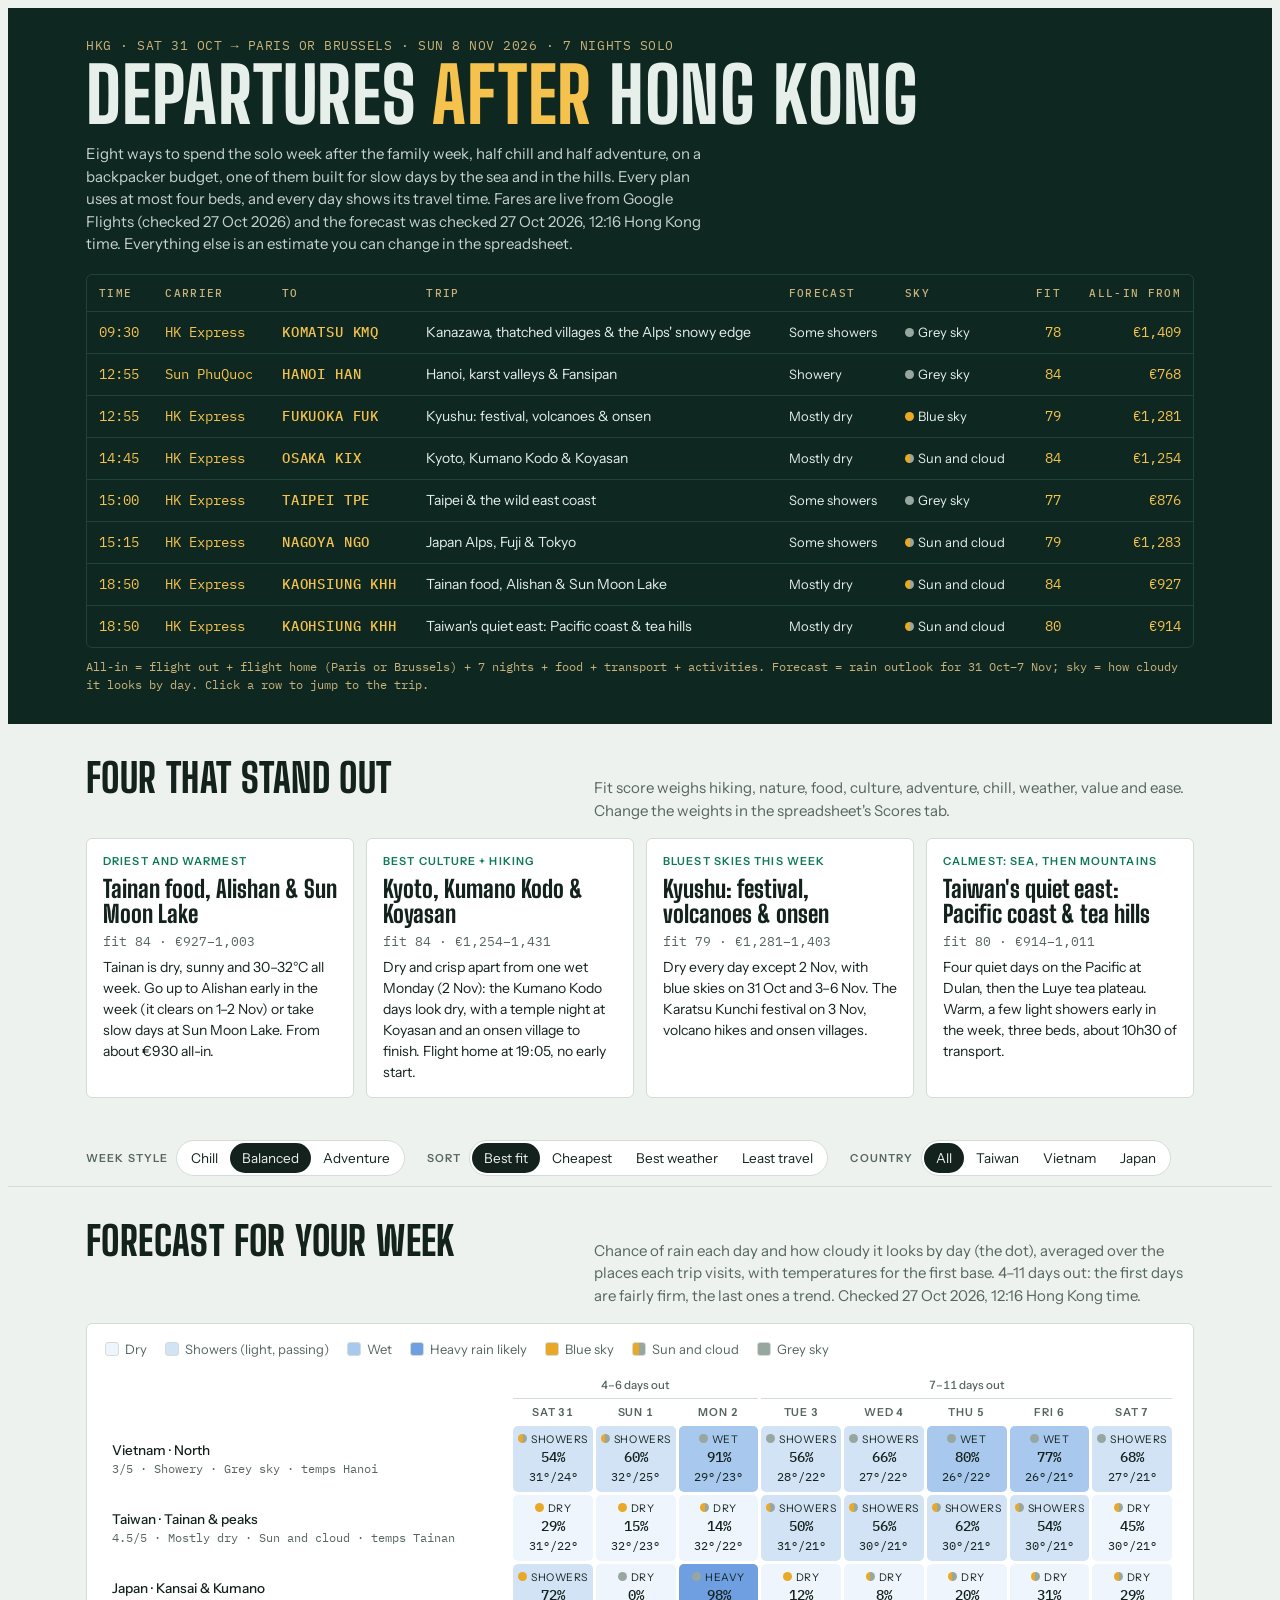
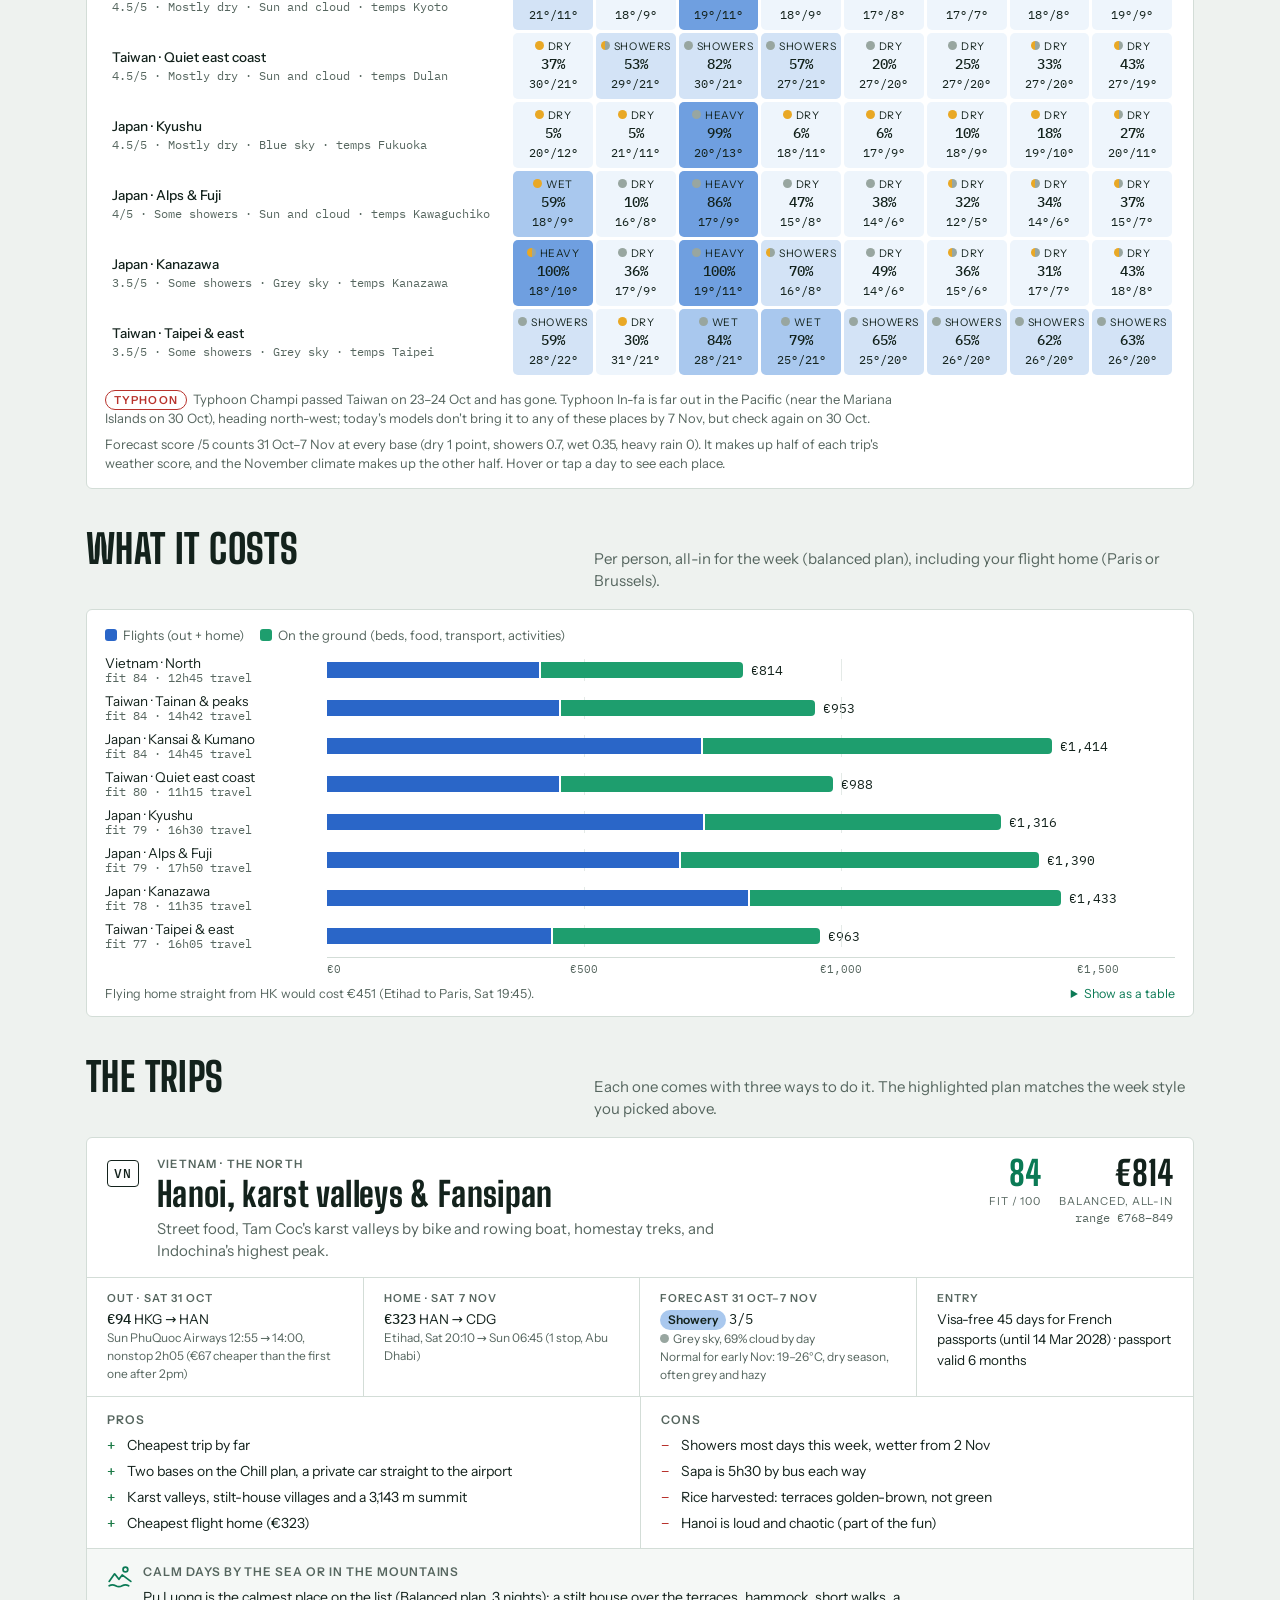
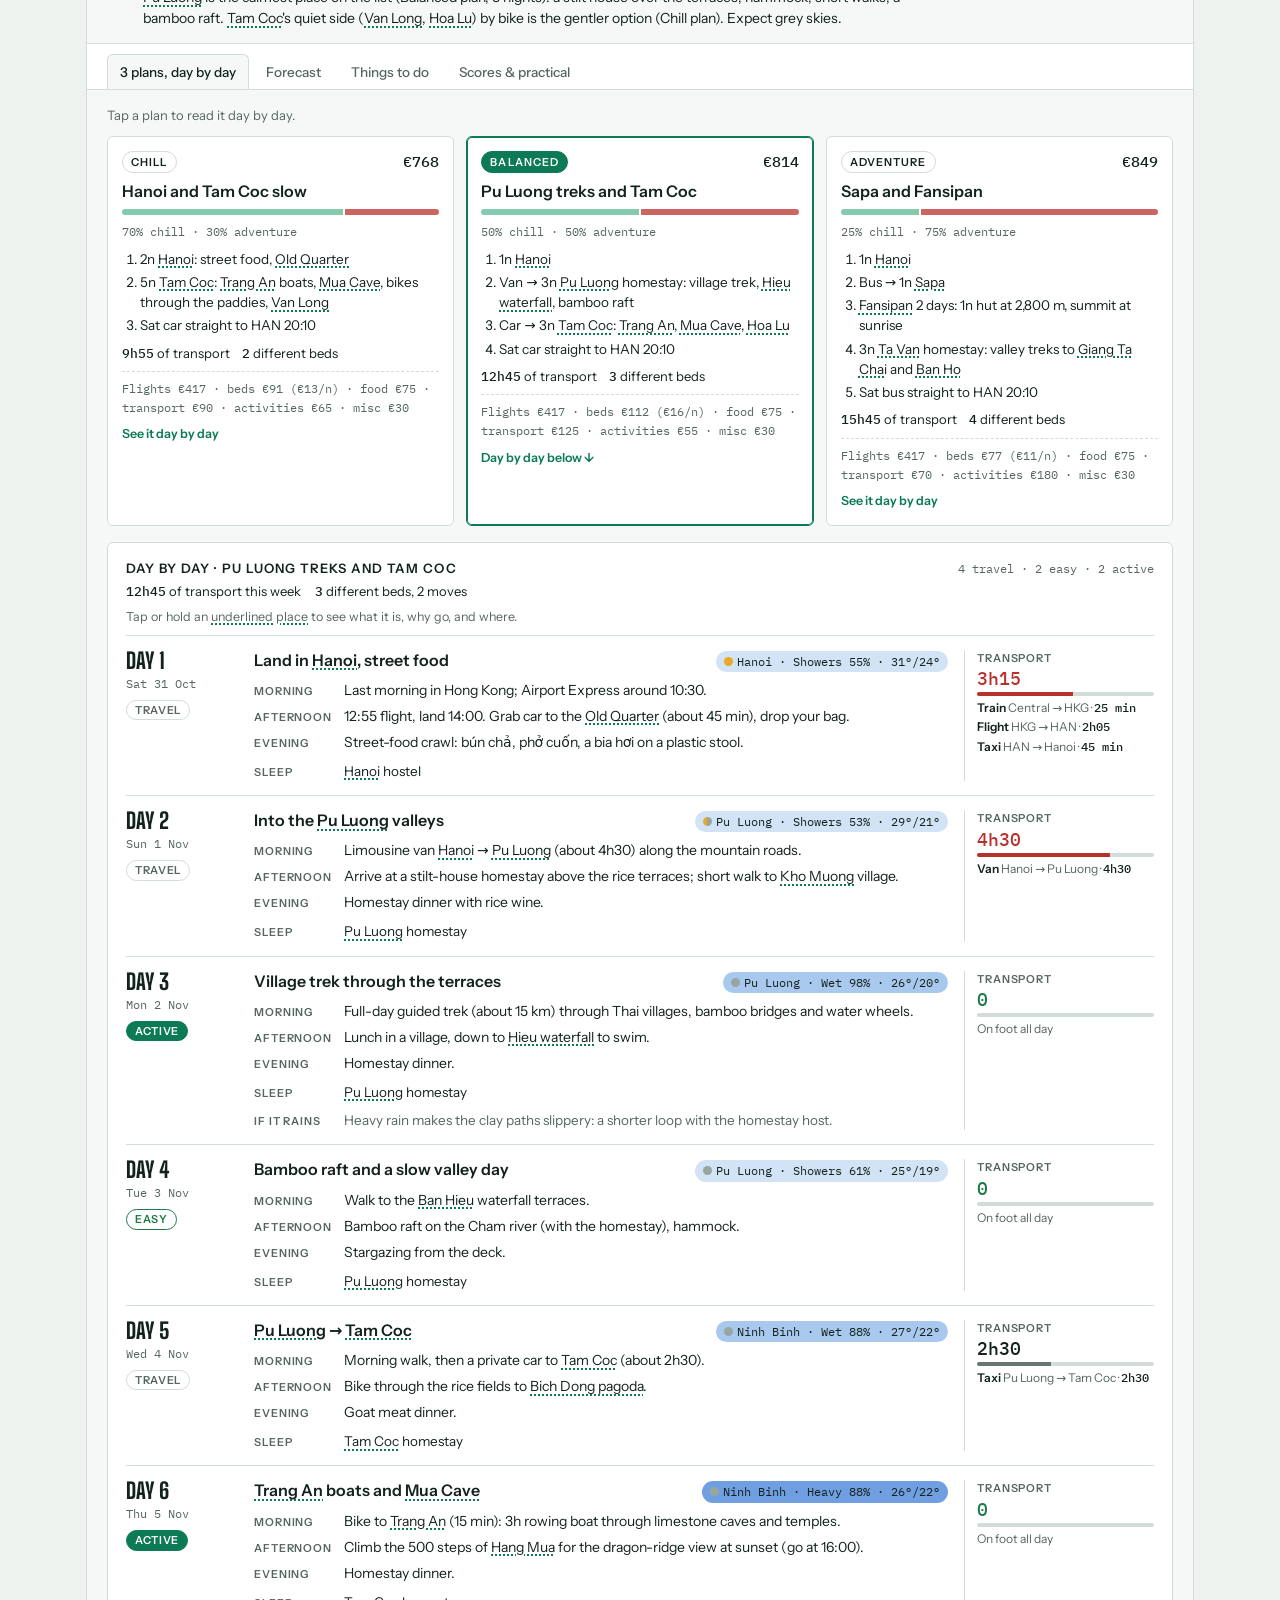
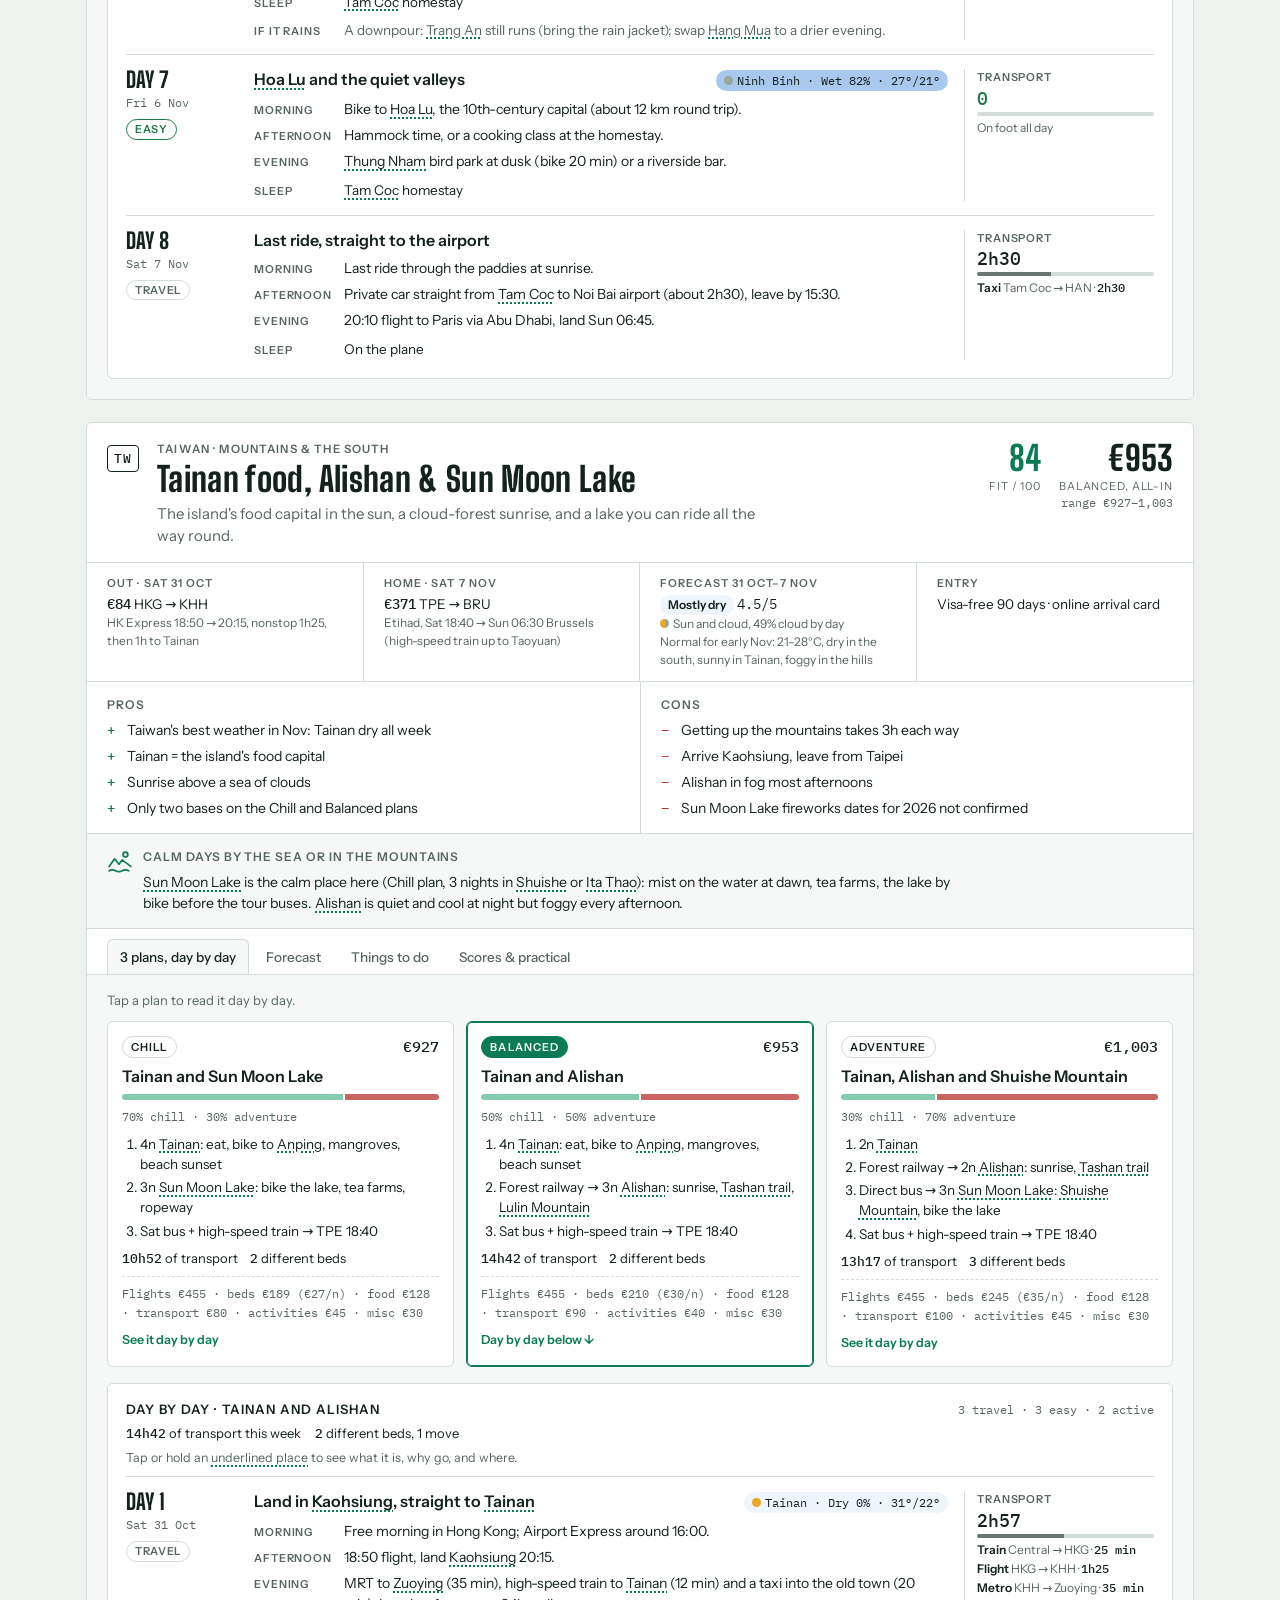
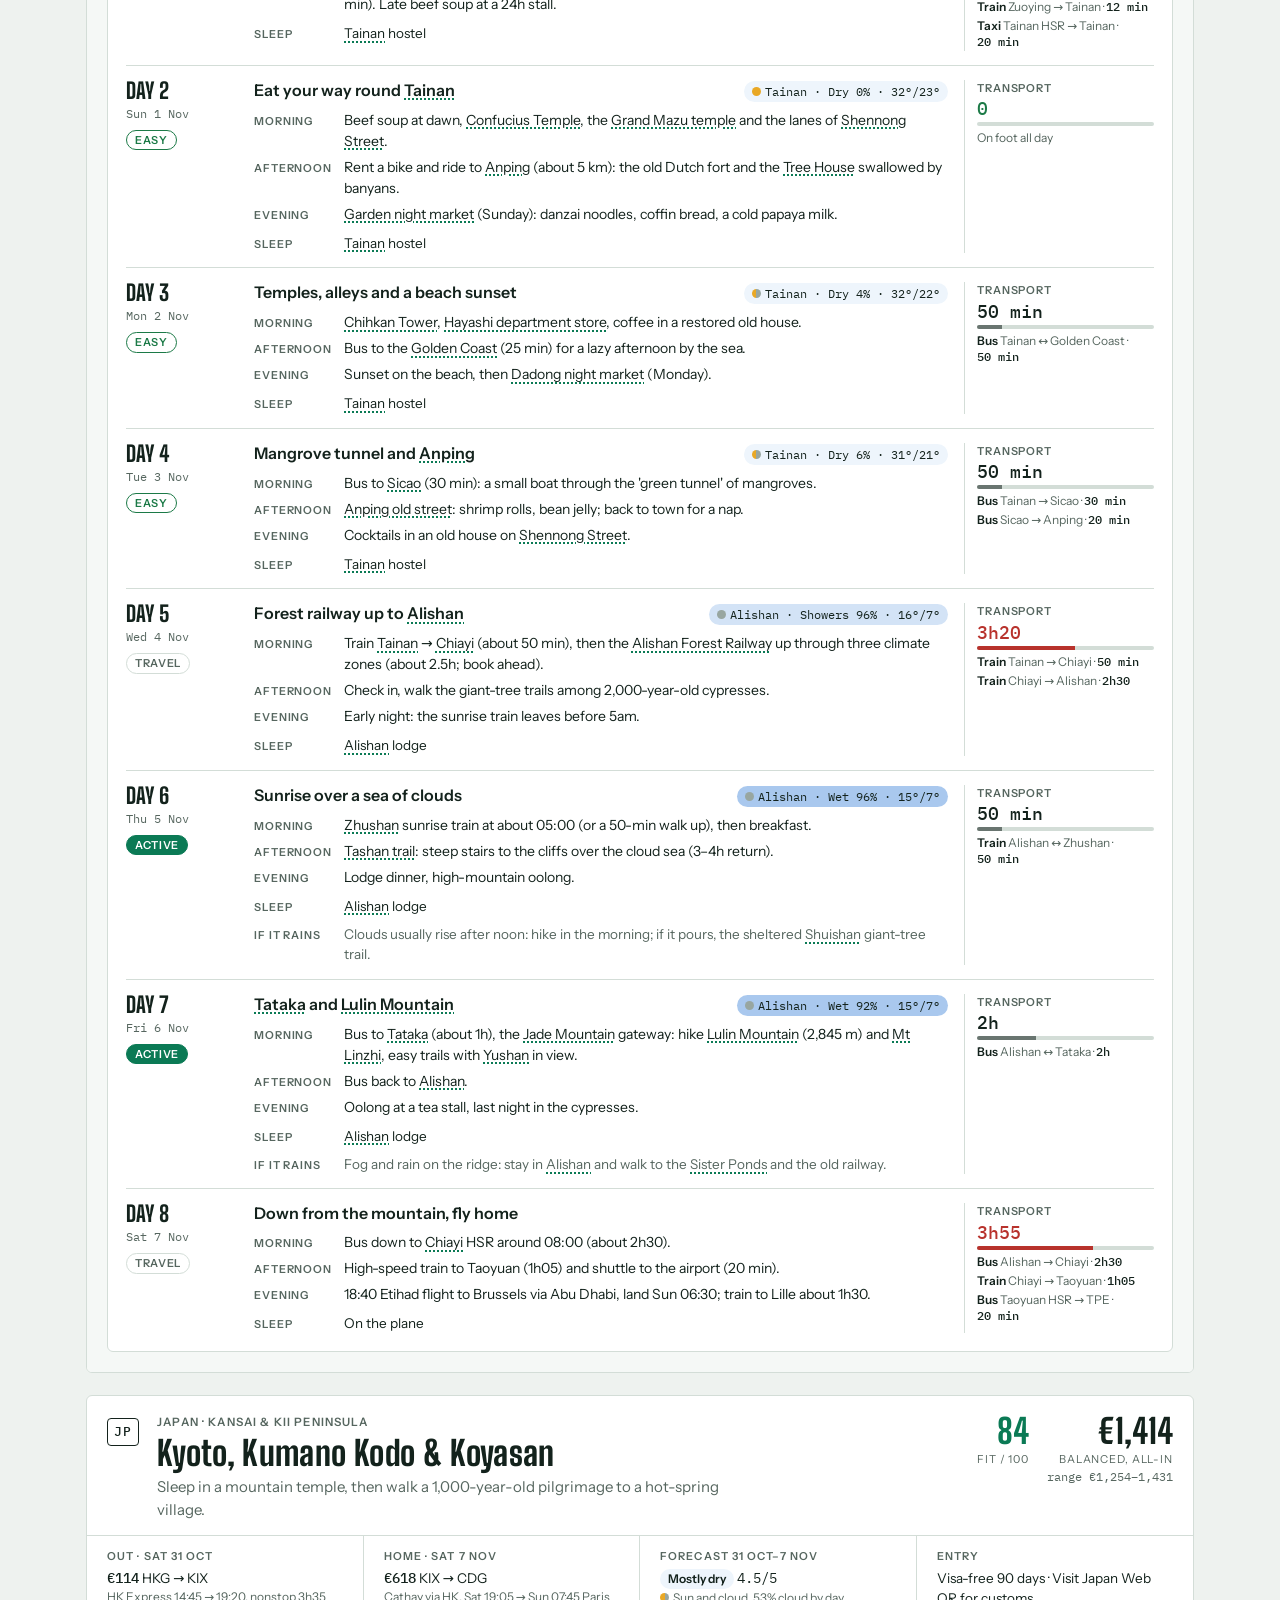
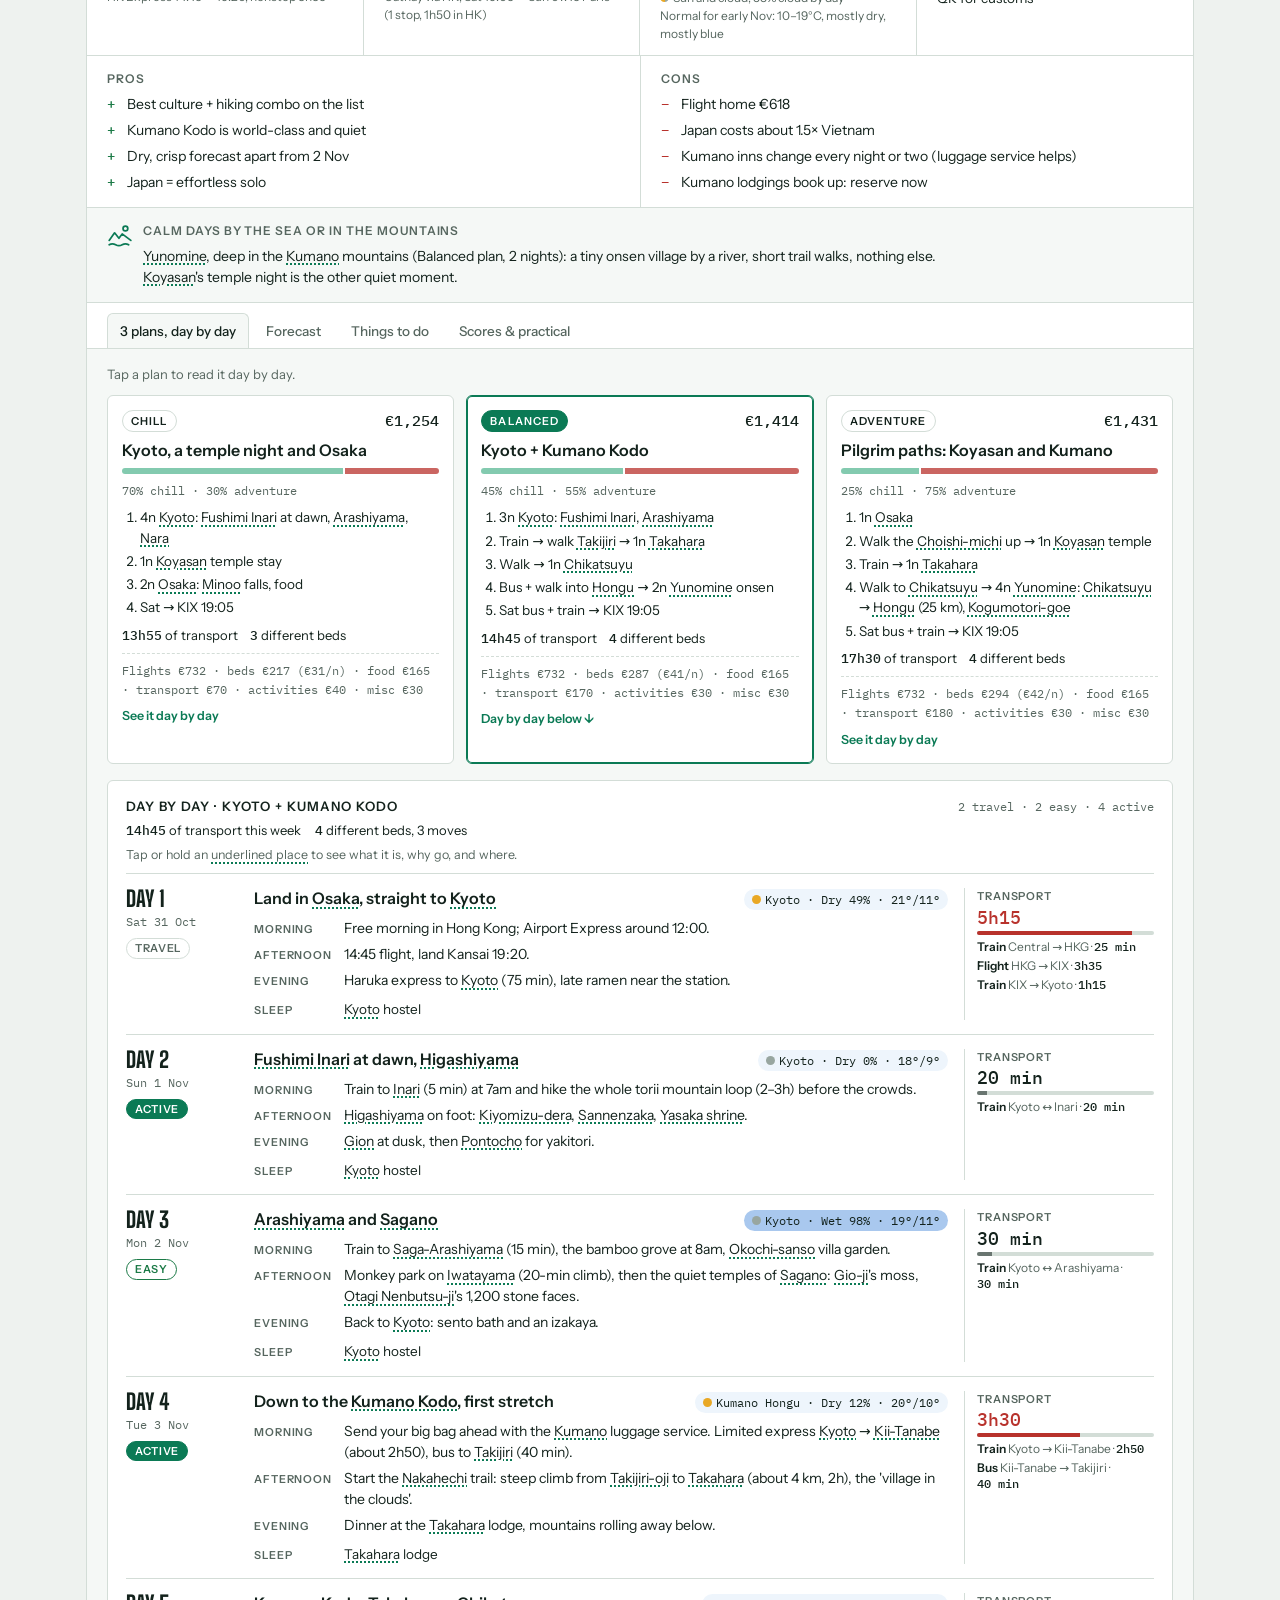
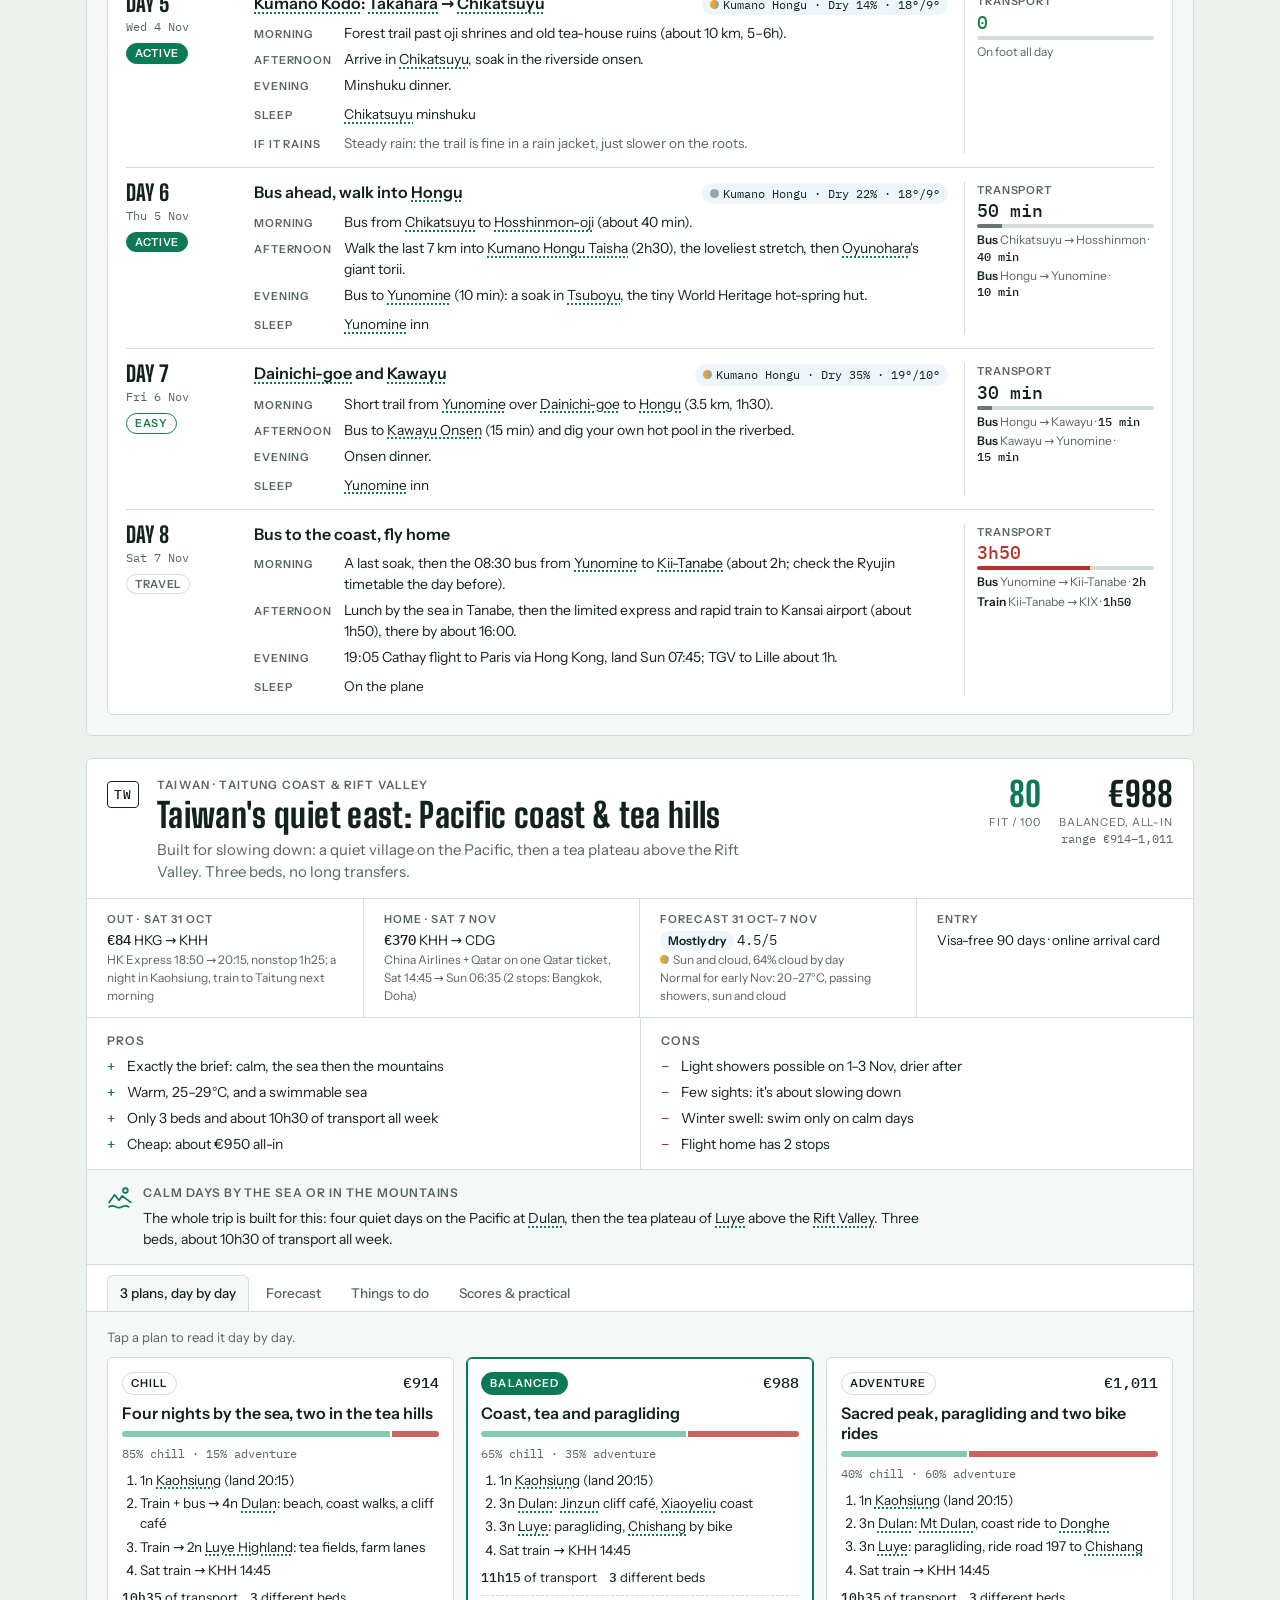
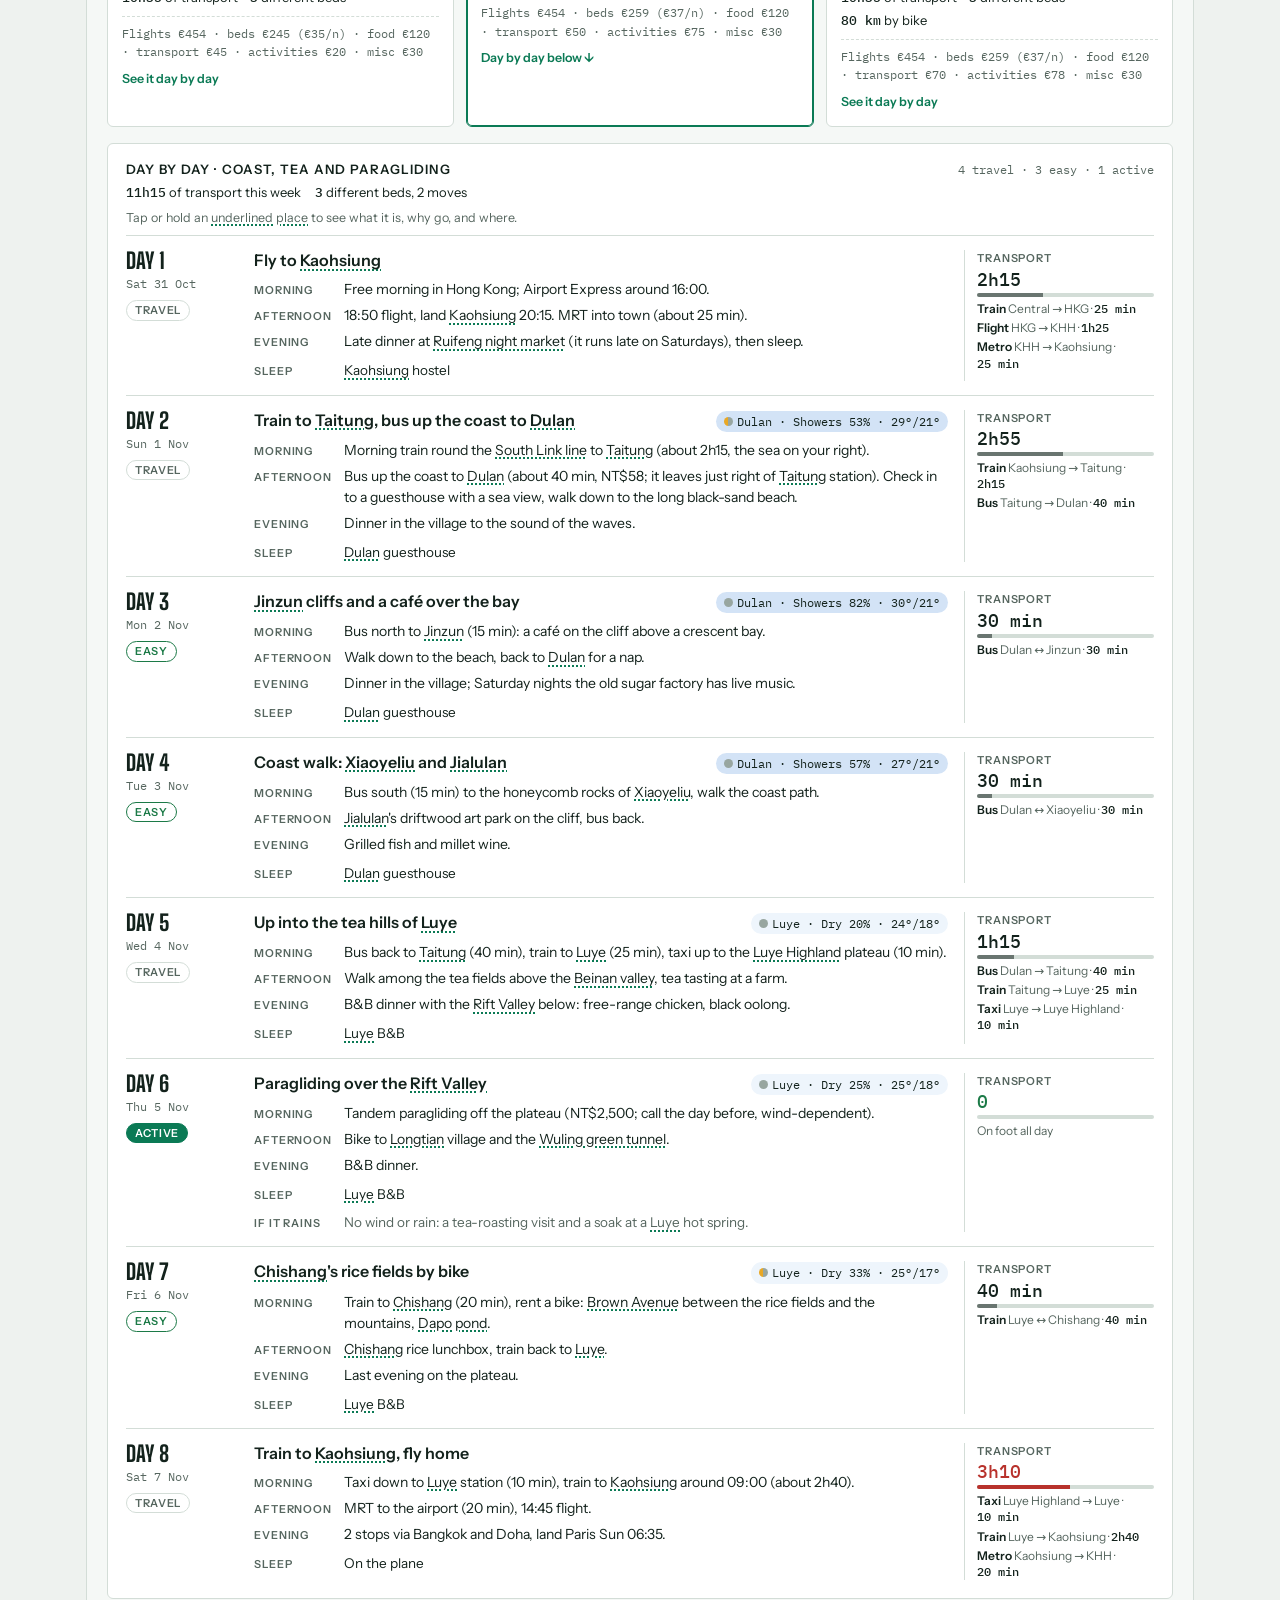
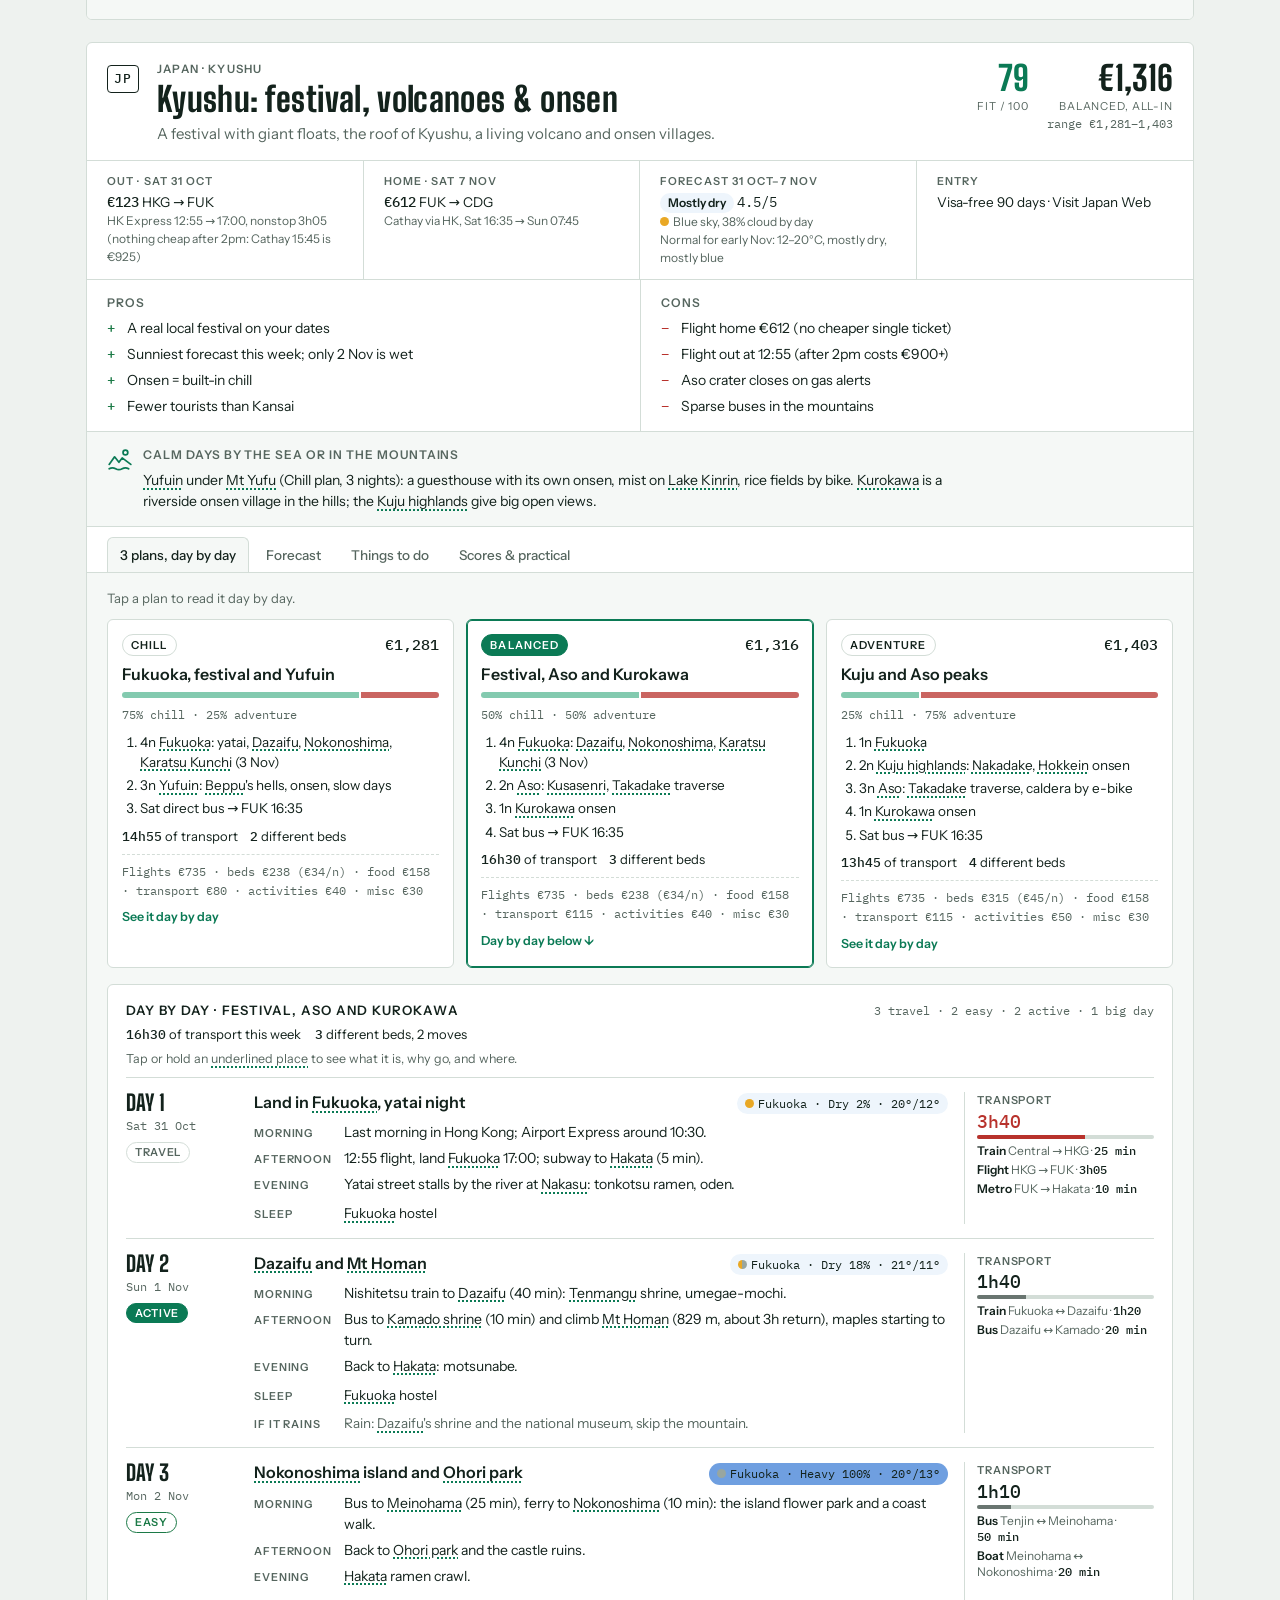
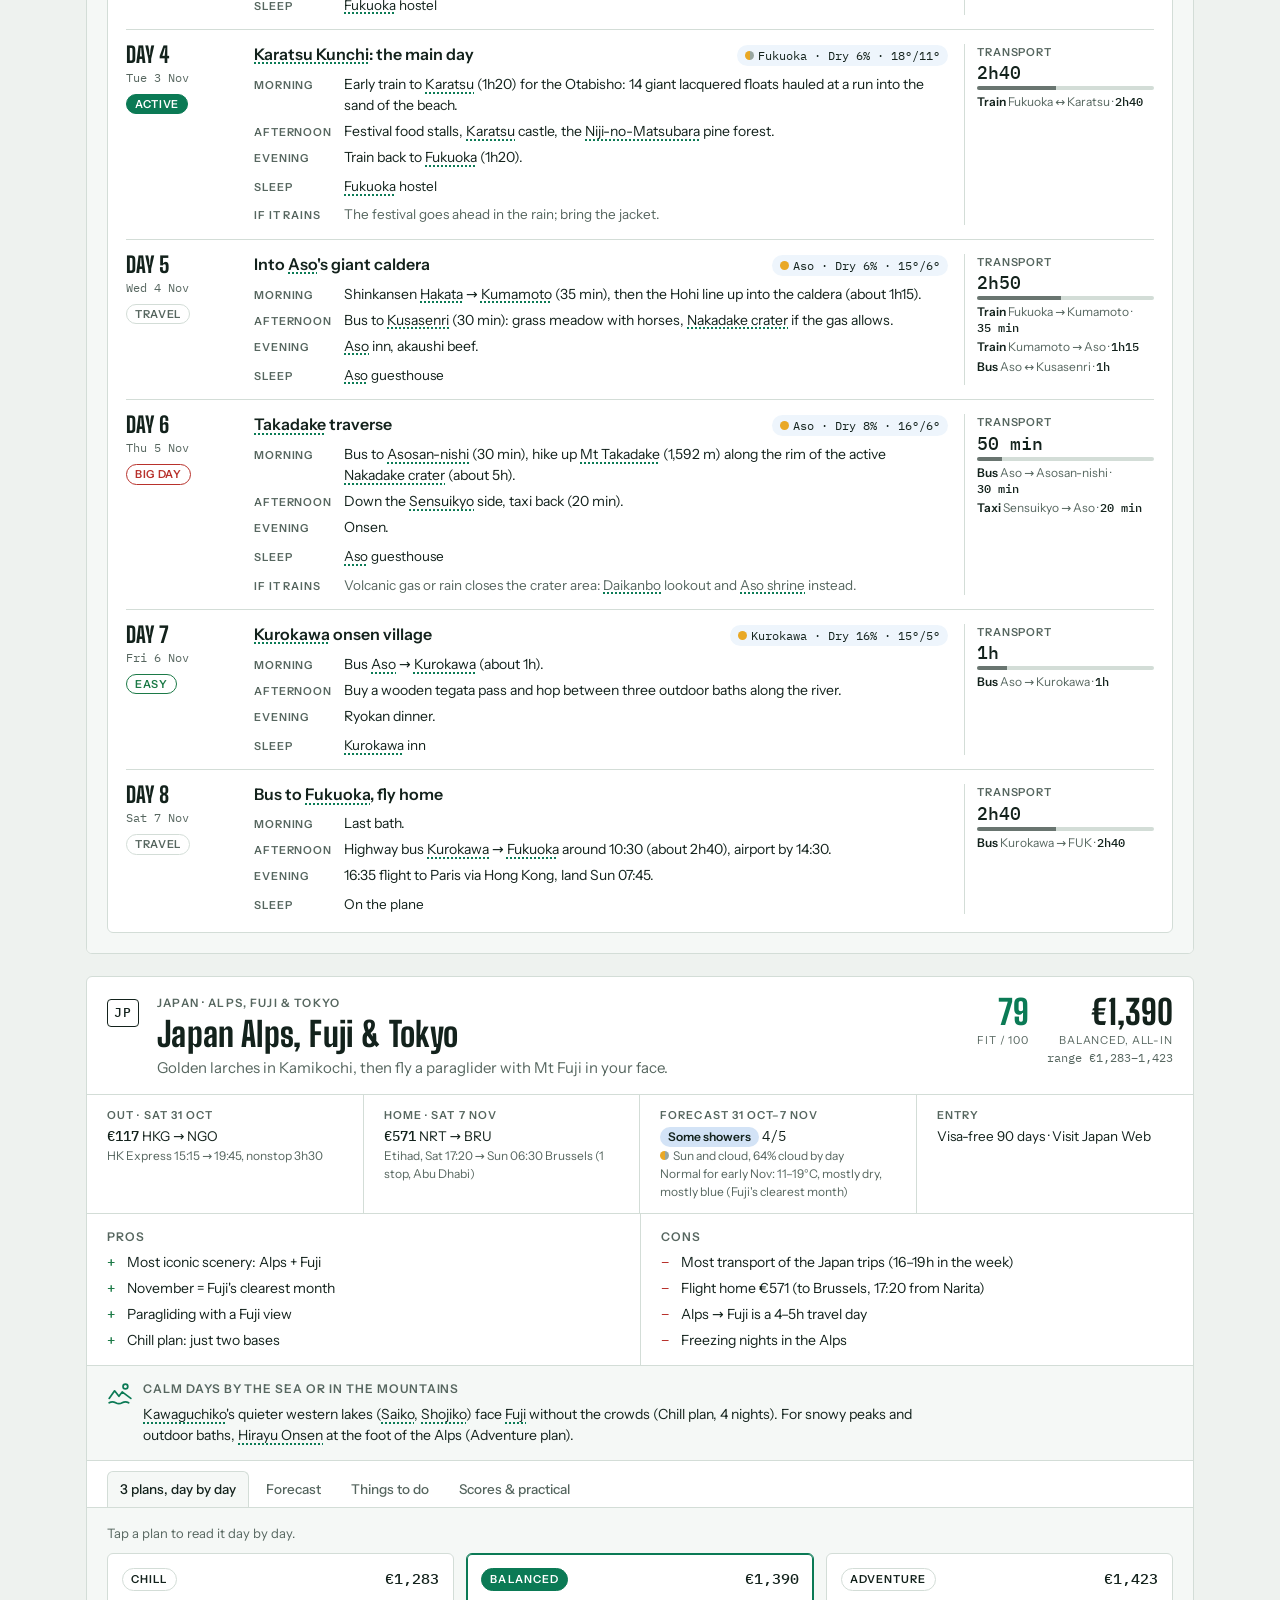
==== commit 915c5979: "Refresh fares and forecast; remove the bike trips - Flights re-checked on 27 Oct: HK → destination o" ====
--- a/index.html
+++ b/index.html
@@ -360,7 +360,7 @@
       <div>
         <p class="sub">HKG · SAT 31 OCT → PARIS OR BRUSSELS · SUN 8 NOV 2026 · 7 NIGHTS SOLO</p>
         <h1>Departures <span>after</span> Hong Kong</h1>
-        <p class="lede">Ten ways to spend the solo week after the family week, half chill and half adventure, on a backpacker budget: two by bike, one built for slow days by the sea and in the hills. Every plan uses at most four beds, and every day shows its travel time. Fares are live from Google Flights (checked 22–23 Oct 2026) and the forecast was checked 22 Oct 2026, 21:27 Paris time. Everything else is an estimate you can change in the spreadsheet.</p>
+        <p class="lede">Eight ways to spend the solo week after the family week, half chill and half adventure, on a backpacker budget, one of them built for slow days by the sea and in the hills. Every plan uses at most four beds, and every day shows its travel time. Fares are live from Google Flights (checked 27 Oct 2026) and the forecast was checked 27 Oct 2026, 12:16 Hong Kong time. Everything else is an estimate you can change in the spreadsheet.</p>
       </div>
     </div>
     <div class="board-wrap">
@@ -369,7 +369,7 @@
         <tbody id="board"></tbody>
       </table>
     </div>
-    <p class="board-note">All-in = flight out + flight home (Paris or Brussels) + 7 nights + food + transport + activities. Forecast = rain outlook for 31 Oct–5 Nov; sky = how cloudy it looks by day. Click a row to jump to the trip.</p>
+    <p class="board-note">All-in = flight out + flight home (Paris or Brussels) + 7 nights + food + transport + activities. Forecast = rain outlook for 31 Oct–7 Nov; sky = how cloudy it looks by day. Click a row to jump to the trip.</p>
   </div>
 </header>
 
@@ -390,13 +390,13 @@
 
 <section id="forecast">
   <div class="wrap">
-    <div class="sec-head"><h2>Forecast for your week</h2><p>Chance of rain each day and how cloudy it looks by day (the dot), averaged over the places each trip visits, with temperatures for the first base. 9–16 days out, so read it as a trend. Checked 22 Oct 2026, 21:27 Paris time.</p></div>
+    <div class="sec-head"><h2>Forecast for your week</h2><p>Chance of rain each day and how cloudy it looks by day (the dot), averaged over the places each trip visits, with temperatures for the first base. 4–11 days out: the first days are fairly firm, the last ones a trend. Checked 27 Oct 2026, 12:16 Hong Kong time.</p></div>
     <div class="fc-card">
-      <div class="fc-legend"><span><i class="c-dry"></i>Dry</span><span><i class="c-show"></i>Showers (light, passing)</span><span><i class="c-wet"></i>Wet</span><span><i class="c-heavy"></i>Heavy rain likely</span><span><span class="rough-key"></span>Rough guide only (not scored)</span><span><i class="sk sk-blue"></i>Blue sky</span><span><i class="sk sk-mixed"></i>Sun and cloud</span><span><i class="sk sk-grey"></i>Grey sky</span></div>
+      <div class="fc-legend"><span><i class="c-dry"></i>Dry</span><span><i class="c-show"></i>Showers (light, passing)</span><span><i class="c-wet"></i>Wet</span><span><i class="c-heavy"></i>Heavy rain likely</span><span><i class="sk sk-blue"></i>Blue sky</span><span><i class="sk sk-mixed"></i>Sun and cloud</span><span><i class="sk sk-grey"></i>Grey sky</span></div>
       <div class="fc-wrap"><table class="fc" id="fc-table"></table></div>
       <div class="fc-foot">
-        <p><span class="chip">Typhoon</span>Super Typhoon Champi hits Taiwan on 23–24 Oct, then turns north towards Kyushu. It will be gone well before 31 Oct. No other storm reaches your destinations in the models up to 7 Nov.</p>
-        <p>Forecast score /5 counts 31 Oct–5 Nov at every base (dry 1 point, showers 0.7, wet 0.35, heavy rain 0). It makes up half of each trip's weather score, and the November climate makes up the other half. Hover or tap a day to see each place.</p>
+        <p><span class="chip">Typhoon</span>Typhoon Champi passed Taiwan on 23–24 Oct and has gone. Typhoon In-fa is far out in the Pacific (near the Mariana Islands on 30 Oct), heading north-west; today's models don't bring it to any of these places by 7 Nov, but check again on 30 Oct.</p>
+        <p>Forecast score /5 counts 31 Oct–7 Nov at every base (dry 1 point, showers 0.7, wet 0.35, heavy rain 0). It makes up half of each trip's weather score, and the November climate makes up the other half. Hover or tap a day to see each place.</p>
       </div>
     </div>
   </div>
@@ -410,7 +410,7 @@
       <div class="rows" id="rows"></div>
       <div class="axis"><span></span><div class="ticks" id="ticks"></div></div>
       <div class="tip" id="tip" hidden></div>
-      <div class="chart-foot"><span>Flying home straight from HK would cost €481 (EVA, Sat 19:40).</span>
+      <div class="chart-foot"><span>Flying home straight from HK would cost €451 (Etihad to Paris, Sat 19:45).</span>
         <details class="tbl"><summary>Show as a table</summary><div class="tbl-wrap"><table class="plain" id="cost-table"></table></div></details></div>
     </div>
   </div>
@@ -426,17 +426,17 @@
 <section>
   <div class="wrap two">
     <div class="boxed">
-      <h4>Tickets: no self-transfers</h4>
-      <p style="margin-bottom:10px">Three one-way tickets: Paris → HK on 24 Oct (from <b class="mono">€654</b>), HK → your destination on 31 Oct, and destination → Paris or Brussels on 7 Nov. Every flight home on this page is a single ticket, bag included unless noted, so if a leg runs late the airline rebooks you.</p>
-      <p style="margin-top:10px;color:var(--muted);font-size:13px">A Paris ⇄ HK return (<span class="mono">€1,089</span>) plus a cheap hop back to HK on 7 Nov would mean changing tickets in HK on the way home, so it's left out.</p>
+      <h4>Tickets left to book</h4>
+      <p style="margin-bottom:10px">Two one-way tickets: HK → your destination on Sat 31 Oct, and destination → Paris or Brussels on Sat 7 Nov. Every flight on this page is a single ticket (no self-transfers), with a checked bag unless it's a low-cost carrier.</p>
+      <p style="margin-top:10px;color:var(--muted);font-size:13px">Fares were checked on 27 Oct 2026 and move fast this close in: book the pair together once you've chosen.</p>
     </div>
     <div class="boxed">
       <h4>Things to sort this week</h4>
       <ol style="margin:0;padding-left:18px;display:grid;gap:5px;font-size:14px">
         <li>Pick the trip and style (this page, or the spreadsheet's My plan tab).</li>
-        <li>Recheck the forecast about 3 days before you fly. Forecasts 10 or more days out only show trends.</li>
-        <li>Book Paris → HK, the HK → destination flight and the flight home, each as one ticket. Low-cost fares include a 7 kg cabin bag only; a checked bag adds about €25–45.</li>
-        <li>Book the scarce beds first: Kumano inns, Koyasan temple, the Shirakawa-go farmhouse, Murodo, island inns on 1–3 Nov.</li>
+        <li>Recheck the forecast on Thu 29 or Fri 30 Oct, before you book anything that depends on the weather.</li>
+        <li>Book the HK → destination flight and the flight home, each as one ticket. Low-cost fares include a 7 kg cabin bag only; a checked bag adds about €25–45.</li>
+        <li>Book the scarce beds first: Kumano inns, Koyasan temple, the Shirakawa-go farmhouse, Murodo.</li>
         <li>Book the big activity with free cancellation, since paragliding depends on the wind.</li>
         <li>Check your insurance covers paragliding.</li>
         <li>Entry: Visit Japan Web, Taiwan arrival card. Nothing needed for Vietnam with a French passport.</li>
@@ -456,14 +456,14 @@
 
 <section>
   <div class="wrap">
-    <div class="sec-head"><h2>Sources</h2><p>Climate figures are normals for early November. The forecast uses Open-Meteo ensembles (ECMWF to 5 Nov, GFS after), fetched 22 Oct 2026, 21:27 Paris time; sky = median daytime cloud cover (09:00–17:00).</p></div>
+    <div class="sec-head"><h2>Sources</h2><p>Climate figures are normals for early November. The forecast uses Open-Meteo ensembles (ECMWF, 51 runs, all 8 days), fetched 27 Oct 2026, 12:16 Hong Kong time; sky = median daytime cloud cover (09:00–17:00).</p></div>
     <ul class="src" id="sources"></ul>
   </div>
 </section>
 <footer><div class="wrap">Prices per person in euros. Rates used: 1 EUR = ¥177 · NT$36.5 · ₫28,967. Nothing is booked.</div></footer>
 
 <div class="tip" id="gtip" hidden></div>
-<script type="application/json" id="data">{"nights": 7, "days": 7.5, "misc": 30, "weights": {"hike": 2, "nature": 2, "food": 2, "culture": 2, "adventure": 1.5, "chill": 1.5, "weather": 2, "value": 1.5, "ease": 1}, "criteria": [["hike", "Hiking"], ["nature", "Nature"], ["food", "Food"], ["culture", "Culture & cities"], ["adventure", "Adventure / learn"], ["chill", "Chill"], ["weather", "Weather"], ["value", "Value"], ["ease", "Ease (solo logistics)"]], "dests": [{"id": "tw-north", "country": "Taiwan", "region": "North & east coast", "title": "Taipei & the wild east coast", "tagline": "Night markets, hot springs, a lantern-lit gold-mining village on the sea, and Taroko's marble gorge.", "out": {"route": "HKG → TPE", "price": 103, "detail": "HK Express 15:00 → 16:45, nonstop 1h45", "alt": "€76 at 18:40 → 20:25 · €106 at 12:10"}, "home": {"route": "TPE → CDG", "price": 409, "detail": "Etihad, Sat 18:40 → Sun 06:45 (1 stop, Abu Dhabi)", "alt": "€375 to Brussels on the same Etihad flight · €554 Cathay via HK at 21:15"}, "entry": "Visa-free 90 days · online arrival card", "weather": {"hi": 25, "lo": 19, "rain": "frequent drizzle", "note": "The north-east monsoon starts: the north coast and the east are often grey and wet (Jiufen, Keelung, Yilan, Hualien). Taipei itself is drier.", "score": 3, "sky": "often grey"}, "crowds": "Jiufen and Shifen are packed by day at weekends; sleeping in Jiufen means you get it quiet at night.", "transport": "MRT + EasyCard in Taipei; Jiufen is 1h by train and bus; fast TRA trains down the east coast (Taipei–Hualien 2h15, ~€12).", "food_day": 18, "food": ["Raohe and Ningxia night markets", "Beef noodle soup", "Xiaolongbao", "Maokong tea house", "Hualien wontons and Gongzheng baozi"], "hikes": ["Qixingshan, Yangmingshan (1,120 m, 3h)", "Teapot Mountain above Jiufen (2.5–3h)", "Caoling Historic Trail over the coast (9 km)", "Elephant Mountain sunset (30 min)", "Dekalun and Tianxiang trails, Taroko (open sections)"], "adventure": [{"name": "Tandem paragliding at Wanli", "price": "~NT$2,000–3,000 (€55–80)", "note": "Launch above the north coast; weather-dependent"}, {"name": "Caoling Historic Trail", "price": "free", "note": "Grassy ridge over the Pacific from Dali to Fulong"}, {"name": "Mukumugi valley", "price": "free permit, taxi ~€25 each way", "note": "Turquoise river and Truku villages near Hualien"}], "culture": ["Longshan and Bao'an temples", "Dadaocheng old street", "Beitou hot springs", "Jiufen's tea houses and Pingxi sky lanterns"], "pros": ["Easiest trip solo, short flight (€103)", "Best night-market food in Asia", "Sleep in Jiufen: the lanterns without the crowds", "Hot springs after hikes"], "cons": ["North and east drizzle season starts in Nov: Jiufen and Hualien look wet this week", "Taroko only partly open since the 2024 quake", "Flight home €409"], "scores": {"hike": 3, "nature": 4, "food": 5, "culture": 4, "adventure": 3, "chill": 4, "weather": 3.0, "value": 4, "ease": 5}, "options": [{"name": "Taipei and Jiufen, two bases", "style": "Chill", "chill": 70, "route": ["4n Taipei: Yangmingshan + Beitou onsen, Maokong tea, Tamsui by bike", "3n Jiufen: Teapot Mountain, Pingxi sky lanterns, tea houses", "Sat → TPE 18:40"], "bed": 26, "transport": 40, "activities": 50, "days": [{"t": "Land in Taipei, first night market", "e": "Travel", "am": "Last morning in Hong Kong. Airport Express from Central around 12:15.", "pm": "15:00 flight, land 16:45. Airport MRT to Taipei Main (about 40 min), drop your bag.", "eve": "Raohe night market: pepper buns from the clay oven, herbal pork ribs, a cold Taiwan Beer.", "sleep": "Taipei hostel", "wx": "Taipei", "b": null, "tr": [["train", "Central → HKG", 25], ["plane", "HKG → TPE", 105], ["metro", "TPE → Taipei", 40]], "ride": null}, {"t": "Volcano hike + hot spring", "e": "Active", "am": "MRT to Jiantan, bus up to Yangmingshan (about 50 min in all). Onigiri from a 7-Eleven, then Qixingshan from Xiaoyoukeng, past steaming sulphur vents to the 1,120 m top (2.5–3h return).", "pm": "Bus down to Beitou (30 min): soak in a public hot spring, walk round the steaming Thermal Valley.", "eve": "MRT back (25 min). Shilin night market: giant fried chicken, oyster omelette.", "sleep": "Taipei hostel", "wx": "Taipei", "b": "Swap with the Maokong day; the mountain is often in cloud anyway.", "tr": [["bus", "Taipei → Yangmingshan", 50], ["bus", "Yangmingshan → Beitou", 30], ["metro", "Beitou → Taipei", 25]], "ride": null}, {"t": "Tea hills and the Taipei 101 view", "e": "Easy", "am": "Soy milk and egg flatbread at Fu Hang (expect a short queue), then a slow morning in Dadaocheng's old tea-merchant street, coffee in a restored shophouse.", "pm": "MRT to the zoo and the Maokong gondola over the forest to the tea hills (25 min each way). Tea and a late lunch with the city below.", "eve": "Climb Elephant Mountain (20–30 min of steps) for sunset over Taipei 101, then Linjiang Street night market.", "sleep": "Taipei hostel", "wx": "Taipei", "b": null, "tr": [["metro", "Taipei → Taipei Zoo", 25], ["cable", "Taipei Zoo ↔ Maokong", 50], ["metro", "Taipei Zoo → Xiangshan", 20]], "ride": null}, {"t": "River bike ride to Tamsui", "e": "Easy", "am": "MRT to Guandu (25 min), rent a bike and ride the riverside path to Tamsui (about 15 km, flat).", "pm": "Fort San Domingo and Tamsui old street, then the little ferry to Bali for more riverside cycling and a nap on the grass.", "eve": "Sunset at Fisherman's Wharf, MRT back (40 min), last big dinner in Ximending.", "sleep": "Taipei hostel", "wx": "Taipei", "b": null, "tr": [["metro", "Taipei → Guandu", 25], ["boat", "Tamsui ↔ Bali", 20], ["metro", "Tamsui → Taipei", 40]], "ride": null}, {"t": "Train to the coast, Jiufen by lantern light", "e": "Easy", "am": "Train from Taipei Main to Ruifang (about 45 min), bus up to Jiufen (15 min). Drop your bag at a guesthouse in the old village.", "pm": "Jiufen's old street, then the gold museum at Jinguashi (bus 10 min).", "eve": "A pot of oolong in an old tea house over the sea as the red lanterns come on, after the day-trippers have left.", "sleep": "Jiufen guesthouse", "wx": "Jiufen", "b": null, "tr": [["train", "Taipei → Ruifang", 45], ["bus", "Ruifang → Jiufen", 15], ["bus", "Jiufen ↔ Jinguashi", 20]], "ride": null}, {"t": "Teapot Mountain and the Golden Waterfall", "e": "Active", "am": "Walk from the guesthouse to Jinguashi (about 40 min) and climb Teapot Mountain: 2.5–3h return, a short rope scramble at the top, views over the coast.", "pm": "Down to the Golden Waterfall and the Yin-Yang Sea, bus back up (15 min).", "eve": "Taro balls and a quiet evening in the village.", "sleep": "Jiufen guesthouse", "wx": "Jiufen", "b": "Wet and windy up top: skip the summit, do the gold museum and the tea houses.", "tr": [["bus", "Golden Waterfall → Jiufen", 15]], "ride": null}, {"t": "Pingxi line: waterfalls and sky lanterns", "e": "Easy", "am": "Bus down to Ruifang (15 min) and the little Pingxi branch line to Shifen (30 min).", "pm": "Shifen waterfall, write a wish on a sky lantern, walk the old rail street; on to Jingtong.", "eve": "Back to Jiufen for dinner with a sea view.", "sleep": "Jiufen guesthouse", "wx": "Jiufen", "b": null, "tr": [["bus", "Jiufen → Ruifang", 15], ["train", "Ruifang → Shifen", 30], ["train", "Jingtong → Ruifang", 35], ["bus", "Ruifang → Jiufen", 15]], "ride": null}, {"t": "Back to Taipei, fly home", "e": "Travel", "am": "Last breakfast with a sea view, bus and train back to Taipei (about 1h).", "pm": "Lunch in Dadaocheng, buy oolong to take home. Airport MRT around 15:30.", "eve": "18:40 flight to Paris via Abu Dhabi, land Sun 06:45.", "sleep": "On the plane", "wx": null, "b": null, "tr": [["bus", "Jiufen → Ruifang", 15], ["train", "Ruifang → Taipei", 45], ["metro", "Taipei → TPE", 40]], "ride": null}], "travel": 745, "beds": 2, "moves": 1, "ride_km": 0, "ride_min": 0}, {"name": "Taipei + Hualien coast", "style": "Balanced", "chill": 50, "route": ["4n Taipei: Yangmingshan, Wanli paragliding, Maokong", "Train 2h15 to Hualien → 3n: Qixingtan by bike, Taroko, Liyu Lake", "Sat train back → TPE 18:40"], "bed": 22, "transport": 110, "activities": 95, "days": [{"t": "Land in Taipei, first night market", "e": "Travel", "am": "Last morning in Hong Kong. Airport Express from Central around 12:15.", "pm": "15:00 flight, land 16:45. Airport MRT to Taipei Main (about 40 min), drop your bag.", "eve": "Raohe night market: pepper buns from the clay oven, herbal pork ribs, a cold Taiwan Beer.", "sleep": "Taipei hostel", "wx": "Taipei", "b": null, "tr": [["train", "Central → HKG", 25], ["plane", "HKG → TPE", 105], ["metro", "TPE → Taipei", 40]], "ride": null}, {"t": "Volcano hike + hot spring", "e": "Active", "am": "MRT to Jiantan, bus up to Yangmingshan (about 50 min in all). Onigiri from a 7-Eleven, then Qixingshan from Xiaoyoukeng, past steaming sulphur vents to the 1,120 m top (2.5–3h return).", "pm": "Bus down to Beitou (30 min): soak in a public hot spring, walk round the steaming Thermal Valley.", "eve": "MRT back (25 min). Shilin night market: giant fried chicken, oyster omelette.", "sleep": "Taipei hostel", "wx": "Taipei", "b": "Swap with the Maokong day; the mountain is often in cloud anyway.", "tr": [["bus", "Taipei → Yangmingshan", 50], ["bus", "Yangmingshan → Beitou", 30], ["metro", "Beitou → Taipei", 25]], "ride": null}, {"t": "Paragliding over the north coast", "e": "Active", "am": "Bus to Wanli (about 1h) for a morning tandem flight: about 10 min over the sea. Book a day ahead; flights go when the wind allows.", "pm": "Yehliu Geopark next door: wind-carved rocks like the Queen's Head.", "eve": "Bus to Keelung (40 min) for seafood at Miaokou night market, train back to Taipei (45 min).", "sleep": "Taipei hostel", "wx": "Taipei", "b": "If the wind or rain cancels the flight, swap with any other Taipei day.", "tr": [["bus", "Taipei → Wanli", 60], ["bus", "Yehliu → Keelung", 40], ["train", "Keelung → Taipei", 45]], "ride": null}, {"t": "Tea hills and the Taipei 101 view", "e": "Easy", "am": "Soy milk and egg flatbread at Fu Hang (expect a short queue), then a slow morning in Dadaocheng's old tea-merchant street, coffee in a restored shophouse.", "pm": "MRT to the zoo and the Maokong gondola over the forest to the tea hills (25 min each way). Tea and a late lunch with the city below.", "eve": "Climb Elephant Mountain (20–30 min of steps) for sunset over Taipei 101, then Linjiang Street night market.", "sleep": "Taipei hostel", "wx": "Taipei", "b": null, "tr": [["metro", "Taipei → Taipei Zoo", 25], ["cable", "Taipei Zoo ↔ Maokong", 50], ["metro", "Taipei Zoo → Xiangshan", 20]], "ride": null}, {"t": "Train down the east coast to Hualien", "e": "Travel", "am": "Train Taipei → Hualien (about 2h15; book in the TRA app, weekend trains sell out). The sea appears on the left after Yilan.", "pm": "Rent a bike and follow the seaside path to Qixingtan pebble beach (about 10 km, flat).", "eve": "Dongdamen night market: Indigenous grilled meats, fresh juice.", "sleep": "Hualien guesthouse", "wx": "Hualien", "b": "Hualien's forecast is wet: swap the bike ride for the Cultural Creative Park's cafés.", "tr": [["train", "Taipei → Hualien", 135]], "ride": null}, {"t": "Taroko Gorge, what's open", "e": "Active", "am": "Half-day taxi to Taroko (30 min each way; the bus to Tianxiang is suspended). Dekalun trail first: short but steep stairs, about 1h.", "pm": "If Highway 8 is open that day, on to Tianxiang for the walks there; Qingshui cliffs viewpoint on the way back.", "eve": "Bian Shi wontons and an early night.", "sleep": "Hualien guesthouse", "wx": "Hualien", "b": "Heavy rain closes trails and the road: swap for the Stone Sculpture Museum and a soak at Ruisui hot springs (train 1h).", "tr": [["taxi", "Hualien ↔ Taroko", 60]], "ride": null}, {"t": "Liyu Lake and the Pine Garden", "e": "Easy", "am": "Bus to Liyu Lake (40 min), rent a bike for the 5 km lake loop.", "pm": "Back in town: the Pine Garden over the harbour, the Cultural Creative Park.", "eve": "Dongdamen night market again, or a seafood dinner at the harbour.", "sleep": "Hualien guesthouse", "wx": "Hualien", "b": null, "tr": [["bus", "Hualien ↔ Liyu Lake", 80]], "ride": null}, {"t": "Train back to Taipei, fly home", "e": "Travel", "am": "Breakfast by the sea, train Hualien → Taipei around 11:00 (about 2h15).", "pm": "Lunch at Taipei Main, Airport MRT (40 min) around 15:30.", "eve": "18:40 flight to Paris via Abu Dhabi, land Sun 06:45.", "sleep": "On the plane", "wx": null, "b": null, "tr": [["train", "Hualien → Taipei", 135], ["metro", "Taipei → TPE", 40]], "ride": null}], "travel": 965, "beds": 2, "moves": 1, "ride_km": 0, "ride_min": 0}, {"name": "Peaks, coast trail and Taroko", "style": "Adventure", "chill": 30, "route": ["2n Taipei: Yangmingshan", "2n Jiufen: Teapot Mountain, Caoling Historic Trail", "Train down the coast → 3n Hualien: Taroko, Mukumugi valley", "Sat train back → TPE 18:40"], "bed": 26, "transport": 140, "activities": 40, "days": [{"t": "Land in Taipei, first night market", "e": "Travel", "am": "Last morning in Hong Kong. Airport Express from Central around 12:15.", "pm": "15:00 flight, land 16:45. Airport MRT to Taipei Main (about 40 min), drop your bag.", "eve": "Raohe night market: pepper buns from the clay oven, herbal pork ribs, a cold Taiwan Beer.", "sleep": "Taipei hostel", "wx": "Taipei", "b": null, "tr": [["train", "Central → HKG", 25], ["plane", "HKG → TPE", 105], ["metro", "TPE → Taipei", 40]], "ride": null}, {"t": "Volcano hike + hot spring", "e": "Active", "am": "MRT to Jiantan, bus up to Yangmingshan (about 50 min in all). Onigiri from a 7-Eleven, then Qixingshan from Xiaoyoukeng, past steaming sulphur vents to the 1,120 m top (2.5–3h return).", "pm": "Bus down to Beitou (30 min): soak in a public hot spring, walk round the steaming Thermal Valley.", "eve": "MRT back (25 min). Shilin night market: giant fried chicken, oyster omelette.", "sleep": "Taipei hostel", "wx": "Taipei", "b": "Swap with the Maokong day; the mountain is often in cloud anyway.", "tr": [["bus", "Taipei → Yangmingshan", 50], ["bus", "Yangmingshan → Beitou", 30], ["metro", "Beitou → Taipei", 25]], "ride": null}, {"t": "To Jiufen, Teapot Mountain on the way", "e": "Big day", "am": "Train Taipei → Ruifang (45 min), bus to Jinguashi (20 min). Leave your bag at a guesthouse in Jiufen on the way, then climb Teapot Mountain (2.5–3h return).", "pm": "Golden Waterfall and the Yin-Yang Sea, bus back up to Jiufen.", "eve": "Tea house over the sea as the lanterns come on.", "sleep": "Jiufen guesthouse", "wx": "Jiufen", "b": "Wet and windy up top: skip the summit, do the gold museum and the tea houses.", "tr": [["train", "Taipei → Ruifang", 45], ["bus", "Ruifang → Jiufen", 20], ["bus", "Golden Waterfall → Jiufen", 15]], "ride": null}, {"t": "Caoling Historic Trail to the Pacific", "e": "Big day", "am": "Bus and train from Jiufen to Dali on the north-east coast (about 1h).", "pm": "Hike the Caoling Historic Trail over the grassy ridge to Fulong beach (about 9 km, 4–5h), the ocean below you the whole way. Train back from Fulong (30 min), bus up (15 min).", "eve": "Night in the village, sore legs, taro balls.", "sleep": "Jiufen guesthouse", "wx": "Jiufen", "b": "Wind and rain on the ridge: the shorter Bitou Cape cliff trail instead.", "tr": [["bus", "Jiufen → Ruifang", 15], ["train", "Ruifang → Dali", 45], ["train", "Fulong → Ruifang", 30], ["bus", "Ruifang → Jiufen", 15]], "ride": null}, {"t": "Down the coast to Hualien", "e": "Travel", "am": "Bus to Ruifang (15 min), train down the coast to Hualien (about 2h).", "pm": "Rent a bike and ride the seaside path to Qixingtan (about 10 km, flat).", "eve": "Dongdamen night market.", "sleep": "Hualien guesthouse", "wx": "Hualien", "b": "Wet: the Cultural Creative Park's cafés instead of the bike.", "tr": [["bus", "Jiufen → Ruifang", 15], ["train", "Ruifang → Hualien", 120]], "ride": null}, {"t": "Taroko Gorge, what's open", "e": "Active", "am": "Half-day taxi to Taroko (30 min each way; the bus to Tianxiang is suspended). Dekalun trail first: short but steep stairs, about 1h.", "pm": "If Highway 8 is open that day, on to Tianxiang for the walks there; Qingshui cliffs viewpoint on the way back.", "eve": "Bian Shi wontons and an early night.", "sleep": "Hualien guesthouse", "wx": "Hualien", "b": "Heavy rain closes trails and the road: swap for the Stone Sculpture Museum and a soak at Ruisui hot springs (train 1h).", "tr": [["taxi", "Hualien ↔ Taroko", 60]], "ride": null}, {"t": "Mukumugi valley", "e": "Active", "am": "Taxi to the Mukumugi valley (about 40 min; free permit at the police post, bring your passport).", "pm": "Walk up the turquoise river past Truku villages and suspension bridges (3–4h return).", "eve": "Back to Hualien, Dongdamen night market.", "sleep": "Hualien guesthouse", "wx": "Hualien", "b": "After heavy rain the valley closes: Liyu Lake by bike instead.", "tr": [["taxi", "Hualien ↔ Mukumugi", 80]], "ride": null}, {"t": "Train back to Taipei, fly home", "e": "Travel", "am": "Breakfast by the sea, train Hualien → Taipei around 11:00 (about 2h15).", "pm": "Lunch at Taipei Main, Airport MRT (40 min) around 15:30.", "eve": "18:40 flight to Paris via Abu Dhabi, land Sun 06:45.", "sleep": "On the plane", "wx": null, "b": null, "tr": [["train", "Hualien → Taipei", 135], ["metro", "Taipei → TPE", 40]], "ride": null}], "travel": 910, "beds": 3, "moves": 2, "ride_km": 0, "ride_min": 0}], "calm": "Sleep in Jiufen instead of day-tripping (Chill plan, 3 nights): a tea house over the sea, the lanes quiet once the buses leave. For the mountains, a hot-spring hotel in Beitou at the foot of Yangmingshan. This week the coast looks wet and grey: calm, but not blue.", "cc": "TW", "short": "Taiwan · Taipei & east", "board": {"dep": "15:00", "carrier": "HK Express", "code": "TAIPEI TPE"}, "fc": {"score": 3.0, "word": "Showery", "note": "Taipei looks dry to 5 Nov but grey until 3 Nov (75–80% cloud by day), brighter from 4 Nov. Jiufen and Hualien look wet and grey all week: a 30–49% chance of heavy rain on most days as the north-east monsoon sets in. Typhoon Champi passes Taiwan on 23–24 Oct, a week before you.", "bases": ["Taipei", "Jiufen", "Hualien"], "days": [{"md": "10-31", "label": "Sat 31 Oct", "ahead": 9, "cls": "Wet", "pts": 0.57, "p1": 70, "cc": 83, "hi": 27, "lo": 20, "src": "E", "scored": true, "bases": [{"name": "Taipei", "hi": 27, "lo": 20, "p1": 49, "p10": 0, "med": 0.9, "cls": "Dry", "cc": 74}, {"name": "Jiufen", "hi": 24, "lo": 19, "p1": 78, "p10": 31, "med": 5.9, "cls": "Wet", "cc": 84}, {"name": "Hualien", "hi": 26, "lo": 21, "p1": 84, "p10": 49, "med": 9.9, "cls": "Wet", "cc": 92}]}, {"md": "11-01", "label": "Sun 1 Nov", "ahead": 10, "cls": "Wet", "pts": 0.57, "p1": 72, "cc": 91, "hi": 26, "lo": 20, "src": "E", "scored": true, "bases": [{"name": "Taipei", "hi": 26, "lo": 20, "p1": 43, "p10": 6, "med": 0.8, "cls": "Dry", "cc": 80}, {"name": "Jiufen", "hi": 23, "lo": 18, "p1": 82, "p10": 43, "med": 8.3, "cls": "Wet", "cc": 97}, {"name": "Hualien", "hi": 25, "lo": 21, "p1": 90, "p10": 47, "med": 8.2, "cls": "Wet", "cc": 95}]}, {"md": "11-02", "label": "Mon 2 Nov", "ahead": 11, "cls": "Wet", "pts": 0.57, "p1": 66, "cc": 89, "hi": 26, "lo": 20, "src": "E", "scored": true, "bases": [{"name": "Taipei", "hi": 26, "lo": 20, "p1": 33, "p10": 4, "med": 0.4, "cls": "Dry", "cc": 77}, {"name": "Jiufen", "hi": 23, "lo": 18, "p1": 76, "p10": 39, "med": 6.5, "cls": "Wet", "cc": 95}, {"name": "Hualien", "hi": 25, "lo": 21, "p1": 88, "p10": 49, "med": 9.9, "cls": "Wet", "cc": 96}]}, {"md": "11-03", "label": "Tue 3 Nov", "ahead": 12, "cls": "Showers", "pts": 0.68, "p1": 62, "cc": 80, "hi": 28, "lo": 20, "src": "E", "scored": true, "bases": [{"name": "Taipei", "hi": 28, "lo": 20, "p1": 35, "p10": 6, "med": 0.2, "cls": "Dry", "cc": 59}, {"name": "Jiufen", "hi": 25, "lo": 19, "p1": 69, "p10": 29, "med": 3.6, "cls": "Showers", "cc": 90}, {"name": "Hualien", "hi": 26, "lo": 21, "p1": 82, "p10": 39, "med": 6.8, "cls": "Wet", "cc": 91}]}, {"md": "11-04", "label": "Wed 4 Nov", "ahead": 13, "cls": "Showers", "pts": 0.68, "p1": 55, "cc": 62, "hi": 29, "lo": 21, "src": "E", "scored": true, "bases": [{"name": "Taipei", "hi": 29, "lo": 21, "p1": 31, "p10": 4, "med": 0.3, "cls": "Dry", "cc": 44}, {"name": "Jiufen", "hi": 26, "lo": 20, "p1": 61, "p10": 20, "med": 1.6, "cls": "Showers", "cc": 67}, {"name": "Hualien", "hi": 27, "lo": 22, "p1": 73, "p10": 33, "med": 2.8, "cls": "Wet", "cc": 75}]}, {"md": "11-05", "label": "Thu 5 Nov", "ahead": 14, "cls": "Showers", "pts": 0.68, "p1": 55, "cc": 63, "hi": 29, "lo": 21, "src": "E", "scored": true, "bases": [{"name": "Taipei", "hi": 29, "lo": 21, "p1": 24, "p10": 2, "med": 0.2, "cls": "Dry", "cc": 40}, {"name": "Jiufen", "hi": 26, "lo": 20, "p1": 65, "p10": 20, "med": 1.8, "cls": "Showers", "cc": 66}, {"name": "Hualien", "hi": 27, "lo": 22, "p1": 76, "p10": 41, "med": 8.0, "cls": "Wet", "cc": 83}]}, {"md": "11-06", "label": "Fri 6 Nov", "ahead": 15, "cls": "Showers", "pts": 0.7, "p1": 67, "cc": 52, "hi": 26, "lo": 22, "src": "G", "scored": false, "bases": [{"name": "Taipei", "hi": 26, "lo": 22, "p1": 65, "p10": 6, "med": 1.3, "cls": "Showers", "cc": 63}, {"name": "Jiufen", "hi": 25, "lo": 20, "p1": 65, "p10": 6, "med": 1.3, "cls": "Showers", "cc": 50}, {"name": "Hualien", "hi": 27, "lo": 23, "p1": 71, "p10": 3, "med": 2.1, "cls": "Showers", "cc": 44}]}, {"md": "11-07", "label": "Sat 7 Nov", "ahead": 16, "cls": "Showers", "pts": 0.7, "p1": 82, "cc": 70, "hi": 26, "lo": 20, "src": "G", "scored": false, "bases": [{"name": "Taipei", "hi": 26, "lo": 20, "p1": 81, "p10": 16, "med": 3.0, "cls": "Showers", "cc": 73}, {"name": "Jiufen", "hi": 24, "lo": 19, "p1": 81, "p10": 16, "med": 3.0, "cls": "Showers", "cc": 63}, {"name": "Hualien", "hi": 26, "lo": 22, "p1": 84, "p10": 16, "med": 2.8, "cls": "Showers", "cc": 74}]}], "per_base": {"Taipei": [{"md": "10-31", "hi": 27, "lo": 20, "p1": 49, "p10": 0, "med": 0.9, "src": "E", "cc": 74, "cls": "Dry", "label": "Sat 31 Oct"}, {"md": "11-01", "hi": 26, "lo": 20, "p1": 43, "p10": 6, "med": 0.8, "src": "E", "cc": 80, "cls": "Dry", "label": "Sun 1 Nov"}, {"md": "11-02", "hi": 26, "lo": 20, "p1": 33, "p10": 4, "med": 0.4, "src": "E", "cc": 77, "cls": "Dry", "label": "Mon 2 Nov"}, {"md": "11-03", "hi": 28, "lo": 20, "p1": 35, "p10": 6, "med": 0.2, "src": "E", "cc": 59, "cls": "Dry", "label": "Tue 3 Nov"}, {"md": "11-04", "hi": 29, "lo": 21, "p1": 31, "p10": 4, "med": 0.3, "src": "E", "cc": 44, "cls": "Dry", "label": "Wed 4 Nov"}, {"md": "11-05", "hi": 29, "lo": 21, "p1": 24, "p10": 2, "med": 0.2, "src": "E", "cc": 40, "cls": "Dry", "label": "Thu 5 Nov"}, {"md": "11-06", "hi": 26, "lo": 22, "p1": 65, "p10": 6, "med": 1.3, "src": "G", "cc": 63, "cls": "Showers", "label": "Fri 6 Nov"}, {"md": "11-07", "hi": 26, "lo": 20, "p1": 81, "p10": 16, "med": 3.0, "src": "G", "cc": 73, "cls": "Showers", "label": "Sat 7 Nov"}], "Jiufen": [{"md": "10-31", "hi": 24, "lo": 19, "p1": 78, "p10": 31, "med": 5.9, "src": "E", "cc": 84, "cls": "Wet", "label": "Sat 31 Oct"}, {"md": "11-01", "hi": 23, "lo": 18, "p1": 82, "p10": 43, "med": 8.3, "src": "E", "cc": 97, "cls": "Wet", "label": "Sun 1 Nov"}, {"md": "11-02", "hi": 23, "lo": 18, "p1": 76, "p10": 39, "med": 6.5, "src": "E", "cc": 95, "cls": "Wet", "label": "Mon 2 Nov"}, {"md": "11-03", "hi": 25, "lo": 19, "p1": 69, "p10": 29, "med": 3.6, "src": "E", "cc": 90, "cls": "Showers", "label": "Tue 3 Nov"}, {"md": "11-04", "hi": 26, "lo": 20, "p1": 61, "p10": 20, "med": 1.6, "src": "E", "cc": 67, "cls": "Showers", "label": "Wed 4 Nov"}, {"md": "11-05", "hi": 26, "lo": 20, "p1": 65, "p10": 20, "med": 1.8, "src": "E", "cc": 66, "cls": "Showers", "label": "Thu 5 Nov"}, {"md": "11-06", "hi": 25, "lo": 20, "p1": 65, "p10": 6, "med": 1.3, "src": "G", "cc": 50, "cls": "Showers", "label": "Fri 6 Nov"}, {"md": "11-07", "hi": 24, "lo": 19, "p1": 81, "p10": 16, "med": 3.0, "src": "G", "cc": 63, "cls": "Showers", "label": "Sat 7 Nov"}], "Hualien": [{"md": "10-31", "hi": 26, "lo": 21, "p1": 84, "p10": 49, "med": 9.9, "src": "E", "cc": 92, "cls": "Wet", "label": "Sat 31 Oct"}, {"md": "11-01", "hi": 25, "lo": 21, "p1": 90, "p10": 47, "med": 8.2, "src": "E", "cc": 95, "cls": "Wet", "label": "Sun 1 Nov"}, {"md": "11-02", "hi": 25, "lo": 21, "p1": 88, "p10": 49, "med": 9.9, "src": "E", "cc": 96, "cls": "Wet", "label": "Mon 2 Nov"}, {"md": "11-03", "hi": 26, "lo": 21, "p1": 82, "p10": 39, "med": 6.8, "src": "E", "cc": 91, "cls": "Wet", "label": "Tue 3 Nov"}, {"md": "11-04", "hi": 27, "lo": 22, "p1": 73, "p10": 33, "med": 2.8, "src": "E", "cc": 75, "cls": "Wet", "label": "Wed 4 Nov"}, {"md": "11-05", "hi": 27, "lo": 22, "p1": 76, "p10": 41, "med": 8.0, "src": "E", "cc": 83, "cls": "Wet", "label": "Thu 5 Nov"}, {"md": "11-06", "hi": 27, "lo": 23, "p1": 71, "p10": 3, "med": 2.1, "src": "G", "cc": 44, "cls": "Showers", "label": "Fri 6 Nov"}, {"md": "11-07", "hi": 26, "lo": 22, "p1": 84, "p10": 16, "med": 2.8, "src": "G", "cc": 74, "cls": "Showers", "label": "Sat 7 Nov"}]}, "cc": 78, "sky": "Grey sky"}, "wx_climate": 3}, {"id": "tw-south", "country": "Taiwan", "region": "Mountains & the south", "title": "Tainan food, Alishan & Sun Moon Lake", "tagline": "The island's food capital in the sun, a cloud-forest sunrise, and a lake you can ride all the way round.", "out": {"route": "HKG → KHH", "price": 103, "detail": "HK Express 18:50 → 20:15, nonstop 1h25, then 1h to Tainan", "alt": "€106 at 12:45 → 14:10"}, "home": {"route": "TPE → CDG", "price": 409, "detail": "Etihad, Sat 18:40 → Sun 06:45 (high-speed train up to Taoyuan)", "alt": "€375 to Brussels on the same Etihad flight · from Kaohsiung: €367 at 14:45 (2 stops)"}, "entry": "Visa-free 90 days · online arrival card", "weather": {"hi": 28, "lo": 21, "rain": "dry in the south", "note": "The south is dry and sunny in Nov. Alishan about 7–17°C with afternoon fog; Sun Moon Lake mild.", "score": 4, "sky": "sunny in Tainan, foggy in the hills"}, "crowds": "Alishan sunrise busy at weekends; Tainan relaxed.", "transport": "High-speed train + local trains + buses; Alishan by the forest railway; one direct bus Alishan → Sun Moon Lake (2h50).", "food_day": 17, "food": ["Tainan: beef soup at dawn, danzai noodles, milkfish congee", "Alishan high-mountain oolong", "Sun Moon Lake black tea and Thao food at Ita Thao"], "hikes": ["Zhushan sunrise and the Tashan trail, Alishan", "Lulin Mountain from Tataka (2,845 m, easy)", "Shuishe Mountain over Sun Moon Lake (2,059 m, 7h)", "Ci'en pagoda and lakeside trails"], "adventure": [{"name": "Shuishe Mountain big day", "price": "free (taxi to the trailhead)", "note": "Steep forest stairs, the whole lake below"}, {"name": "Cycle round Sun Moon Lake (30 km)", "price": "~€10 bike", "note": "One of the world's classic lake rides"}, {"name": "Ride the Alishan Forest Railway", "price": "~€20", "note": "Running all the way to Alishan again since 2024"}], "culture": ["Tainan: Taiwan's oldest city, hundreds of temples", "Anping fort", "Sicao mangrove tunnel", "Thao culture at Sun Moon Lake"], "pros": ["Taiwan's best weather in Nov: Tainan dry all week", "Tainan = the island's food capital", "Sunrise above a sea of clouds", "Only two bases on the Chill and Balanced plans"], "cons": ["Getting up the mountains takes 3h each way", "Arrive Kaohsiung, leave from Taipei", "Alishan in fog most afternoons", "Sun Moon Lake fireworks dates for 2026 not confirmed"], "scores": {"hike": 4, "nature": 5, "food": 5, "culture": 4, "adventure": 3, "chill": 4, "weather": 4.25, "value": 4, "ease": 4}, "options": [{"name": "Tainan and Sun Moon Lake", "style": "Chill", "chill": 70, "route": ["4n Tainan: eat, bike to Anping, mangroves, beach sunset", "3n Sun Moon Lake: bike the lake, tea farms, ropeway", "Sat bus + high-speed train → TPE 18:40"], "bed": 27, "transport": 80, "activities": 45, "days": [{"t": "Land in Kaohsiung, straight to Tainan", "e": "Travel", "am": "Free morning in Hong Kong; Airport Express around 16:00.", "pm": "18:50 flight, land Kaohsiung 20:15.", "eve": "MRT to Zuoying (35 min), high-speed train to Tainan (12 min) and a taxi into the old town (20 min). Late beef soup at a 24h stall.", "sleep": "Tainan hostel", "wx": "Tainan", "b": null, "tr": [["train", "Central → HKG", 25], ["plane", "HKG → KHH", 85], ["metro", "KHH → Zuoying", 35], ["train", "Zuoying → Tainan", 12], ["taxi", "Tainan HSR → Tainan", 20]], "ride": null}, {"t": "Eat your way round Tainan", "e": "Easy", "am": "Beef soup at dawn, Confucius Temple, the Grand Mazu temple and the lanes of Shennong Street.", "pm": "Rent a bike and ride to Anping (about 5 km): the old Dutch fort and the Tree House swallowed by banyans.", "eve": "Garden night market (Sunday): danzai noodles, coffin bread, a cold papaya milk.", "sleep": "Tainan hostel", "wx": "Tainan", "b": null, "tr": [], "ride": null}, {"t": "Temples, alleys and a beach sunset", "e": "Easy", "am": "Chihkan Tower, Hayashi department store, coffee in a restored old house.", "pm": "Bus to the Golden Coast (25 min) for a lazy afternoon by the sea.", "eve": "Sunset on the beach, then Dadong night market (Monday).", "sleep": "Tainan hostel", "wx": "Tainan", "b": null, "tr": [["bus", "Tainan ↔ Golden Coast", 50]], "ride": null}, {"t": "Mangrove tunnel and Anping", "e": "Easy", "am": "Bus to Sicao (30 min): a small boat through the 'green tunnel' of mangroves.", "pm": "Anping old street: shrimp rolls, bean jelly; back to town for a nap.", "eve": "Cocktails in an old house on Shennong Street.", "sleep": "Tainan hostel", "wx": "Tainan", "b": null, "tr": [["bus", "Tainan → Sicao", 30], ["bus", "Sicao → Anping", 20]], "ride": null}, {"t": "Up to Sun Moon Lake", "e": "Travel", "am": "High-speed train Tainan → Taichung (35 min), bus up to Sun Moon Lake (about 1h40).", "pm": "Check in at Shuishe, walk the Hanbi trail at the water's edge.", "eve": "Thao food at Ita Thao (short boat across): grilled boar, millet wine.", "sleep": "Sun Moon Lake guesthouse", "wx": "Sun Moon Lake", "b": null, "tr": [["taxi", "Tainan → Tainan HSR", 20], ["train", "Tainan → Taichung", 35], ["bus", "Taichung → Sun Moon Lake", 100]], "ride": null}, {"t": "Bike round Sun Moon Lake", "e": "Active", "am": "Rent a bike in Shuishe and ride the 30 km lake loop, early before the tour buses: some of the best bike paths in Asia.", "pm": "Ci'en pagoda (short climb) on the way round, then a boat across to Ita Thao.", "eve": "Sunset from the Shuishe pier, black tea from the Yuchi farms.", "sleep": "Sun Moon Lake guesthouse", "wx": "Sun Moon Lake", "b": null, "tr": [["boat", "Xuanguang → Ita Thao", 10]], "ride": null}, {"t": "Tea farms and the ropeway", "e": "Easy", "am": "Bus to Yuchi (15 min): the black tea farms and the tea research station.", "pm": "Ropeway over the ridge (10 min each way) or a nap by the water.", "eve": "Ita Thao night stalls.", "sleep": "Sun Moon Lake guesthouse", "wx": "Sun Moon Lake", "b": null, "tr": [["bus", "Shuishe ↔ Yuchi", 30], ["cable", "Ita Thao ↔ ropeway", 20]], "ride": null}, {"t": "Down from the lake, fly home", "e": "Travel", "am": "Bus to Taichung HSR at about 11:30 (1h40).", "pm": "High-speed train to Taoyuan (40 min) and shuttle to the airport (20 min).", "eve": "18:40 flight to Paris via Abu Dhabi, land Sun 06:45.", "sleep": "On the plane", "wx": null, "b": null, "tr": [["bus", "Sun Moon Lake → Taichung", 100], ["train", "Taichung → Taoyuan", 40], ["bus", "Taoyuan HSR → TPE", 20]], "ride": null}], "travel": 652, "beds": 2, "moves": 1, "ride_km": 0, "ride_min": 0}, {"name": "Tainan and Alishan", "style": "Balanced", "chill": 50, "route": ["4n Tainan: eat, bike to Anping, mangroves, beach sunset", "Forest railway → 3n Alishan: sunrise, Tashan trail, Lulin Mountain", "Sat bus + high-speed train → TPE 18:40"], "bed": 30, "transport": 90, "activities": 40, "days": [{"t": "Land in Kaohsiung, straight to Tainan", "e": "Travel", "am": "Free morning in Hong Kong; Airport Express around 16:00.", "pm": "18:50 flight, land Kaohsiung 20:15.", "eve": "MRT to Zuoying (35 min), high-speed train to Tainan (12 min) and a taxi into the old town (20 min). Late beef soup at a 24h stall.", "sleep": "Tainan hostel", "wx": "Tainan", "b": null, "tr": [["train", "Central → HKG", 25], ["plane", "HKG → KHH", 85], ["metro", "KHH → Zuoying", 35], ["train", "Zuoying → Tainan", 12], ["taxi", "Tainan HSR → Tainan", 20]], "ride": null}, {"t": "Eat your way round Tainan", "e": "Easy", "am": "Beef soup at dawn, Confucius Temple, the Grand Mazu temple and the lanes of Shennong Street.", "pm": "Rent a bike and ride to Anping (about 5 km): the old Dutch fort and the Tree House swallowed by banyans.", "eve": "Garden night market (Sunday): danzai noodles, coffin bread, a cold papaya milk.", "sleep": "Tainan hostel", "wx": "Tainan", "b": null, "tr": [], "ride": null}, {"t": "Temples, alleys and a beach sunset", "e": "Easy", "am": "Chihkan Tower, Hayashi department store, coffee in a restored old house.", "pm": "Bus to the Golden Coast (25 min) for a lazy afternoon by the sea.", "eve": "Sunset on the beach, then Dadong night market (Monday).", "sleep": "Tainan hostel", "wx": "Tainan", "b": null, "tr": [["bus", "Tainan ↔ Golden Coast", 50]], "ride": null}, {"t": "Mangrove tunnel and Anping", "e": "Easy", "am": "Bus to Sicao (30 min): a small boat through the 'green tunnel' of mangroves.", "pm": "Anping old street: shrimp rolls, bean jelly; back to town for a nap.", "eve": "Cocktails in an old house on Shennong Street.", "sleep": "Tainan hostel", "wx": "Tainan", "b": null, "tr": [["bus", "Tainan → Sicao", 30], ["bus", "Sicao → Anping", 20]], "ride": null}, {"t": "Forest railway up to Alishan", "e": "Travel", "am": "Train Tainan → Chiayi (about 50 min), then the Alishan Forest Railway up through three climate zones (about 2.5h; book ahead).", "pm": "Check in, walk the giant-tree trails among 2,000-year-old cypresses.", "eve": "Early night: the sunrise train leaves before 5am.", "sleep": "Alishan lodge", "wx": "Alishan", "b": null, "tr": [["train", "Tainan → Chiayi", 50], ["train", "Chiayi → Alishan", 150]], "ride": null}, {"t": "Sunrise over a sea of clouds", "e": "Active", "am": "Zhushan sunrise train at about 05:00 (or a 50-min walk up), then breakfast.", "pm": "Tashan trail: steep stairs to the cliffs over the cloud sea (3–4h return).", "eve": "Lodge dinner, high-mountain oolong.", "sleep": "Alishan lodge", "wx": "Alishan", "b": "Clouds usually rise after noon: hike in the morning; if it pours, the sheltered Shuishan giant-tree trail.", "tr": [["train", "Alishan ↔ Zhushan", 50]], "ride": null}, {"t": "Tataka and Lulin Mountain", "e": "Active", "am": "Bus to Tataka (about 1h), the Jade Mountain gateway: hike Lulin Mountain (2,845 m) and Mt Linzhi, easy trails with Yushan in view.", "pm": "Bus back to Alishan.", "eve": "Oolong at a tea stall, last night in the cypresses.", "sleep": "Alishan lodge", "wx": "Alishan", "b": "Fog and rain on the ridge: stay in Alishan and walk to the Sister Ponds and the old railway.", "tr": [["bus", "Alishan ↔ Tataka", 120]], "ride": null}, {"t": "Down from the mountain, fly home", "e": "Travel", "am": "Bus down to Chiayi HSR around 08:00 (about 2h30).", "pm": "High-speed train to Taoyuan (1h05) and shuttle to the airport (20 min).", "eve": "18:40 flight to Paris via Abu Dhabi, land Sun 06:45.", "sleep": "On the plane", "wx": null, "b": null, "tr": [["bus", "Alishan → Chiayi", 150], ["train", "Chiayi → Taoyuan", 65], ["bus", "Taoyuan HSR → TPE", 20]], "ride": null}], "travel": 882, "beds": 2, "moves": 1, "ride_km": 0, "ride_min": 0}, {"name": "Tainan, Alishan and Shuishe Mountain", "style": "Adventure", "chill": 30, "route": ["2n Tainan", "Forest railway → 2n Alishan: sunrise, Tashan trail", "Direct bus → 3n Sun Moon Lake: Shuishe Mountain, bike the lake", "Sat bus + high-speed train → TPE 18:40"], "bed": 35, "transport": 100, "activities": 45, "days": [{"t": "Land in Kaohsiung, straight to Tainan", "e": "Travel", "am": "Free morning in Hong Kong; Airport Express around 16:00.", "pm": "18:50 flight, land Kaohsiung 20:15.", "eve": "MRT to Zuoying (35 min), high-speed train to Tainan (12 min) and a taxi into the old town (20 min). Late beef soup at a 24h stall.", "sleep": "Tainan hostel", "wx": "Tainan", "b": null, "tr": [["train", "Central → HKG", 25], ["plane", "HKG → KHH", 85], ["metro", "KHH → Zuoying", 35], ["train", "Zuoying → Tainan", 12], ["taxi", "Tainan HSR → Tainan", 20]], "ride": null}, {"t": "Eat your way round Tainan", "e": "Easy", "am": "Beef soup at dawn, Confucius Temple, the Grand Mazu temple and the lanes of Shennong Street.", "pm": "Rent a bike and ride to Anping (about 5 km): the old Dutch fort and the Tree House swallowed by banyans.", "eve": "Garden night market (Sunday): danzai noodles, coffin bread, a cold papaya milk.", "sleep": "Tainan hostel", "wx": "Tainan", "b": null, "tr": [], "ride": null}, {"t": "Forest railway up to Alishan", "e": "Travel", "am": "Train Tainan → Chiayi (about 50 min), then the Alishan Forest Railway up through three climate zones (about 2.5h; book ahead).", "pm": "Check in, walk the giant-tree trails among 2,000-year-old cypresses.", "eve": "Early night: the sunrise train leaves before 5am.", "sleep": "Alishan lodge", "wx": "Alishan", "b": null, "tr": [["train", "Tainan → Chiayi", 50], ["train", "Chiayi → Alishan", 150]], "ride": null}, {"t": "Sunrise over a sea of clouds", "e": "Active", "am": "Zhushan sunrise train at about 05:00 (or a 50-min walk up), then breakfast.", "pm": "Tashan trail: steep stairs to the cliffs over the cloud sea (3–4h return).", "eve": "Lodge dinner, high-mountain oolong.", "sleep": "Alishan lodge", "wx": "Alishan", "b": "Clouds usually rise after noon: hike in the morning; if it pours, the sheltered Shuishan giant-tree trail.", "tr": [["train", "Alishan ↔ Zhushan", 50]], "ride": null}, {"t": "Direct bus to Sun Moon Lake", "e": "Travel", "am": "Last walk among the giant trees, Sister Ponds.", "pm": "Direct bus 6739 at 13:00 over the mountains to Sun Moon Lake (about 2h50; book online).", "eve": "Ita Thao: grilled boar and millet wine.", "sleep": "Sun Moon Lake guesthouse", "wx": "Sun Moon Lake", "b": null, "tr": [["bus", "Alishan → Sun Moon Lake", 170]], "ride": null}, {"t": "Shuishe Mountain, the peak over the lake", "e": "Big day", "am": "Taxi to the trailhead (15 min) at 06:00 and climb Shuishe Mountain (2,059 m): about 7h return, steep forest stairs, the whole lake below if the clouds stay low.", "pm": "Down by mid-afternoon, soak your legs in the lake.", "eve": "Big dinner in Shuishe.", "sleep": "Sun Moon Lake guesthouse", "wx": "Sun Moon Lake", "b": "In cloud and rain the top shows nothing: do the Maolan trail (1h) and the tea farms instead.", "tr": [["taxi", "Shuishe ↔ Shuishe Mountain", 30]], "ride": null}, {"t": "Bike round Sun Moon Lake", "e": "Active", "am": "Rent a bike in Shuishe and ride the 30 km lake loop, early before the tour buses: some of the best bike paths in Asia.", "pm": "Ci'en pagoda (short climb) on the way round, then a boat across to Ita Thao.", "eve": "Sunset from the Shuishe pier, black tea from the Yuchi farms.", "sleep": "Sun Moon Lake guesthouse", "wx": "Sun Moon Lake", "b": null, "tr": [["boat", "Xuanguang → Ita Thao", 10]], "ride": null}, {"t": "Down from the lake, fly home", "e": "Travel", "am": "Bus to Taichung HSR at about 11:30 (1h40).", "pm": "High-speed train to Taoyuan (40 min) and shuttle to the airport (20 min).", "eve": "18:40 flight to Paris via Abu Dhabi, land Sun 06:45.", "sleep": "On the plane", "wx": null, "b": null, "tr": [["bus", "Sun Moon Lake → Taichung", 100], ["train", "Taichung → Taoyuan", 40], ["bus", "Taoyuan HSR → TPE", 20]], "ride": null}], "travel": 797, "beds": 3, "moves": 2, "ride_km": 0, "ride_min": 0}], "calm": "Sun Moon Lake is the calm place here (Chill plan, 3 nights in Shuishe or Ita Thao): mist on the water at dawn, tea farms, the lake by bike before the tour buses. Alishan is quiet and cool at night but foggy every afternoon.", "cc": "TW", "short": "Taiwan · Tainan & peaks", "board": {"dep": "18:50", "carrier": "HK Express", "code": "KAOHSIUNG KHH"}, "fc": {"score": 4.5, "word": "Mostly dry", "note": "Tainan is dry, hot (20–30°C) and sunny all week (about 20% cloud by day). Alishan sits in cloud and drizzle most afternoons (7–17°C), normal up there: go for the sunrise. Sun Moon Lake: sun and cloud, a chance of showers on 1–3 Nov.", "bases": ["Tainan", "Alishan", "Sun Moon Lake"], "days": [{"md": "10-31", "label": "Sat 31 Oct", "ahead": 9, "cls": "Dry", "pts": 0.9, "p1": 44, "cc": 44, "hi": 30, "lo": 20, "src": "E", "scored": true, "bases": [{"name": "Tainan", "hi": 30, "lo": 20, "p1": 8, "p10": 0, "med": 0.0, "cls": "Dry", "cc": 21}, {"name": "Alishan", "hi": 17, "lo": 7, "p1": 88, "p10": 6, "med": 2.4, "cls": "Showers", "cc": 62}, {"name": "Sun Moon Lake", "hi": 27, "lo": 15, "p1": 35, "p10": 4, "med": 0.6, "cls": "Dry", "cc": 50}]}, {"md": "11-01", "label": "Sun 1 Nov", "ahead": 10, "cls": "Showers", "pts": 0.8, "p1": 55, "cc": 51, "hi": 29, "lo": 20, "src": "E", "scored": true, "bases": [{"name": "Tainan", "hi": 29, "lo": 20, "p1": 10, "p10": 0, "med": 0.0, "cls": "Dry", "cc": 30}, {"name": "Alishan", "hi": 16, "lo": 8, "p1": 94, "p10": 14, "med": 3.2, "cls": "Showers", "cc": 68}, {"name": "Sun Moon Lake", "hi": 26, "lo": 16, "p1": 61, "p10": 6, "med": 1.2, "cls": "Showers", "cc": 55}]}, {"md": "11-02", "label": "Mon 2 Nov", "ahead": 11, "cls": "Showers", "pts": 0.8, "p1": 52, "cc": 48, "hi": 29, "lo": 20, "src": "E", "scored": true, "bases": [{"name": "Tainan", "hi": 29, "lo": 20, "p1": 14, "p10": 2, "med": 0.0, "cls": "Dry", "cc": 24}, {"name": "Alishan", "hi": 16, "lo": 8, "p1": 92, "p10": 12, "med": 3.9, "cls": "Showers", "cc": 69}, {"name": "Sun Moon Lake", "hi": 26, "lo": 16, "p1": 51, "p10": 8, "med": 1.1, "cls": "Showers", "cc": 50}]}, {"md": "11-03", "label": "Tue 3 Nov", "ahead": 12, "cls": "Dry", "pts": 0.8, "p1": 47, "cc": 48, "hi": 30, "lo": 21, "src": "E", "scored": true, "bases": [{"name": "Tainan", "hi": 30, "lo": 21, "p1": 2, "p10": 2, "med": 0.0, "cls": "Dry", "cc": 21}, {"name": "Alishan", "hi": 17, "lo": 7, "p1": 88, "p10": 12, "med": 4.0, "cls": "Showers", "cc": 69}, {"name": "Sun Moon Lake", "hi": 27, "lo": 16, "p1": 51, "p10": 14, "med": 1.0, "cls": "Showers", "cc": 53}]}, {"md": "11-04", "label": "Wed 4 Nov", "ahead": 13, "cls": "Dry", "pts": 0.9, "p1": 41, "cc": 39, "hi": 30, "lo": 21, "src": "E", "scored": true, "bases": [{"name": "Tainan", "hi": 30, "lo": 21, "p1": 2, "p10": 0, "med": 0.0, "cls": "Dry", "cc": 17}, {"name": "Alishan", "hi": 17, "lo": 7, "p1": 80, "p10": 12, "med": 3.4, "cls": "Showers", "cc": 59}, {"name": "Sun Moon Lake", "hi": 27, "lo": 16, "p1": 41, "p10": 10, "med": 0.6, "cls": "Dry", "cc": 41}]}, {"md": "11-05", "label": "Thu 5 Nov", "ahead": 14, "cls": "Dry", "pts": 0.9, "p1": 45, "cc": 39, "hi": 30, "lo": 22, "src": "E", "scored": true, "bases": [{"name": "Tainan", "hi": 30, "lo": 22, "p1": 12, "p10": 0, "med": 0.0, "cls": "Dry", "cc": 24}, {"name": "Alishan", "hi": 17, "lo": 8, "p1": 80, "p10": 8, "med": 3.1, "cls": "Showers", "cc": 58}, {"name": "Sun Moon Lake", "hi": 27, "lo": 16, "p1": 43, "p10": 6, "med": 0.6, "cls": "Dry", "cc": 36}]}, {"md": "11-06", "label": "Fri 6 Nov", "ahead": 15, "cls": "Showers", "pts": 0.8, "p1": 50, "cc": 28, "hi": 25, "lo": 24, "src": "G", "scored": false, "bases": [{"name": "Tainan", "hi": 25, "lo": 24, "p1": 16, "p10": 0, "med": 0.1, "cls": "Dry", "cc": 11}, {"name": "Alishan", "hi": 15, "lo": 9, "p1": 77, "p10": 0, "med": 2.6, "cls": "Showers", "cc": 48}, {"name": "Sun Moon Lake", "hi": 26, "lo": 18, "p1": 58, "p10": 0, "med": 1.2, "cls": "Showers", "cc": 25}]}, {"md": "11-07", "label": "Sat 7 Nov", "ahead": 16, "cls": "Showers", "pts": 0.8, "p1": 55, "cc": 37, "hi": 25, "lo": 24, "src": "G", "scored": false, "bases": [{"name": "Tainan", "hi": 25, "lo": 24, "p1": 19, "p10": 0, "med": 0.2, "cls": "Dry", "cc": 12}, {"name": "Alishan", "hi": 15, "lo": 9, "p1": 84, "p10": 0, "med": 2.6, "cls": "Showers", "cc": 69}, {"name": "Sun Moon Lake", "hi": 25, "lo": 17, "p1": 61, "p10": 3, "med": 1.4, "cls": "Showers", "cc": 29}]}], "per_base": {"Tainan": [{"md": "10-31", "hi": 30, "lo": 20, "p1": 8, "p10": 0, "med": 0.0, "src": "E", "cc": 21, "cls": "Dry", "label": "Sat 31 Oct"}, {"md": "11-01", "hi": 29, "lo": 20, "p1": 10, "p10": 0, "med": 0.0, "src": "E", "cc": 30, "cls": "Dry", "label": "Sun 1 Nov"}, {"md": "11-02", "hi": 29, "lo": 20, "p1": 14, "p10": 2, "med": 0.0, "src": "E", "cc": 24, "cls": "Dry", "label": "Mon 2 Nov"}, {"md": "11-03", "hi": 30, "lo": 21, "p1": 2, "p10": 2, "med": 0.0, "src": "E", "cc": 21, "cls": "Dry", "label": "Tue 3 Nov"}, {"md": "11-04", "hi": 30, "lo": 21, "p1": 2, "p10": 0, "med": 0.0, "src": "E", "cc": 17, "cls": "Dry", "label": "Wed 4 Nov"}, {"md": "11-05", "hi": 30, "lo": 22, "p1": 12, "p10": 0, "med": 0.0, "src": "E", "cc": 24, "cls": "Dry", "label": "Thu 5 Nov"}, {"md": "11-06", "hi": 25, "lo": 24, "p1": 16, "p10": 0, "med": 0.1, "src": "G", "cc": 11, "cls": "Dry", "label": "Fri 6 Nov"}, {"md": "11-07", "hi": 25, "lo": 24, "p1": 19, "p10": 0, "med": 0.2, "src": "G", "cc": 12, "cls": "Dry", "label": "Sat 7 Nov"}], "Alishan": [{"md": "10-31", "hi": 17, "lo": 7, "p1": 88, "p10": 6, "med": 2.4, "src": "E", "cc": 62, "cls": "Showers", "label": "Sat 31 Oct"}, {"md": "11-01", "hi": 16, "lo": 8, "p1": 94, "p10": 14, "med": 3.2, "src": "E", "cc": 68, "cls": "Showers", "label": "Sun 1 Nov"}, {"md": "11-02", "hi": 16, "lo": 8, "p1": 92, "p10": 12, "med": 3.9, "src": "E", "cc": 69, "cls": "Showers", "label": "Mon 2 Nov"}, {"md": "11-03", "hi": 17, "lo": 7, "p1": 88, "p10": 12, "med": 4.0, "src": "E", "cc": 69, "cls": "Showers", "label": "Tue 3 Nov"}, {"md": "11-04", "hi": 17, "lo": 7, "p1": 80, "p10": 12, "med": 3.4, "src": "E", "cc": 59, "cls": "Showers", "label": "Wed 4 Nov"}, {"md": "11-05", "hi": 17, "lo": 8, "p1": 80, "p10": 8, "med": 3.1, "src": "E", "cc": 58, "cls": "Showers", "label": "Thu 5 Nov"}, {"md": "11-06", "hi": 15, "lo": 9, "p1": 77, "p10": 0, "med": 2.6, "src": "G", "cc": 48, "cls": "Showers", "label": "Fri 6 Nov"}, {"md": "11-07", "hi": 15, "lo": 9, "p1": 84, "p10": 0, "med": 2.6, "src": "G", "cc": 69, "cls": "Showers", "label": "Sat 7 Nov"}], "Sun Moon Lake": [{"md": "10-31", "hi": 27, "lo": 15, "p1": 35, "p10": 4, "med": 0.6, "src": "E", "cc": 50, "cls": "Dry", "label": "Sat 31 Oct"}, {"md": "11-01", "hi": 26, "lo": 16, "p1": 61, "p10": 6, "med": 1.2, "src": "E", "cc": 55, "cls": "Showers", "label": "Sun 1 Nov"}, {"md": "11-02", "hi": 26, "lo": 16, "p1": 51, "p10": 8, "med": 1.1, "src": "E", "cc": 50, "cls": "Showers", "label": "Mon 2 Nov"}, {"md": "11-03", "hi": 27, "lo": 16, "p1": 51, "p10": 14, "med": 1.0, "src": "E", "cc": 53, "cls": "Showers", "label": "Tue 3 Nov"}, {"md": "11-04", "hi": 27, "lo": 16, "p1": 41, "p10": 10, "med": 0.6, "src": "E", "cc": 41, "cls": "Dry", "label": "Wed 4 Nov"}, {"md": "11-05", "hi": 27, "lo": 16, "p1": 43, "p10": 6, "med": 0.6, "src": "E", "cc": 36, "cls": "Dry", "label": "Thu 5 Nov"}, {"md": "11-06", "hi": 26, "lo": 18, "p1": 58, "p10": 0, "med": 1.2, "src": "G", "cc": 25, "cls": "Showers", "label": "Fri 6 Nov"}, {"md": "11-07", "hi": 25, "lo": 17, "p1": 61, "p10": 3, "med": 1.4, "src": "G", "cc": 29, "cls": "Showers", "label": "Sat 7 Nov"}]}, "cc": 45, "sky": "Sun and cloud"}, "wx_climate": 4}, {"id": "tw-bike", "country": "Taiwan", "region": "East Rift Valley & the far south", "bike": true, "title": "Bikepacking Taiwan's wild south-east", "tagline": "Rice valleys, a paraglider over the Rift, the Pacific coast and the South Link pass to Kenting, with the wind behind you.", "out": {"route": "HKG → KHH", "price": 103, "detail": "HK Express 18:50 → 20:15, nonstop 1h25; a night in Kaohsiung, train to Taitung next morning", "alt": "€106 at 12:45 → 14:10 reaches Taitung the same evening"}, "home": {"route": "KHH → CDG", "price": 367, "detail": "China Airlines + Qatar on one Qatar ticket, Sat 14:45 → Sun 06:35 (2 stops: Bangkok, Doha)", "alt": "€539 THAI, 1 stop, at 17:15 · to Brussels from €435"}, "entry": "Visa-free 90 days · online arrival card", "weather": {"hi": 27, "lo": 21, "rain": "passing showers", "note": "Early Nov is the start of the north-east monsoon: the south-east gets passing showers but much less rain than Hualien and the north. The wind blows from the north-east, so ride south. Kenting's 'falling-mountain wind' gusts hard in the afternoons from October.", "score": 4, "sky": "sun and cloud"}, "crowds": "Roads quiet on weekdays. Kenting busy at weekends; you're there Wed–Fri.", "transport": "A rented Giant touring hybrid with rack and 2 panniers. Kaohsiung ↔ Taitung by train (2h–2h30, no bike needed). Local trains carry unbagged bikes for half fare (Chishang → Taitung, Fangliao → Kaohsiung).", "food_day": 16, "food": ["Chishang rice lunchboxes", "Luye black oolong and free-range chicken", "Taitung rice-noodle soup and Indigenous grilled meats", "Donghe pork buns", "Kenting night market: grilled squid, papaya milk", "7-Elevens every few km: tea eggs, onigiri, cold drinks"], "hikes": ["Luye Highland tea paths", "Zhiben forest recreation area: banyans and macaques", "Longpan cliffs and Eluanbi lighthouse, Kenting", "Sheding nature park coral-rock trails"], "adventure": [{"name": "Tandem paragliding at Luye Highland", "price": "NT$2,500 (~€70), 10+ min", "note": "One operator (Soar Paragliding); wind-dependent, call the day before"}, {"name": "The South Link pass to Kenting", "price": "free", "note": "A ~460 m climb to Shouka, then a long descent to the west coast"}, {"name": "Hot springs after riding: Jinlun or Zhiben", "price": "free–€15", "note": "Open-air pools a few km off the coast road"}], "culture": ["Amis and Paiwan Indigenous villages along the way", "Tiehua Music Village, Taitung", "Dulan's old sugar factory art space", "Hengchun's walled old town", "Kaohsiung Pier-2 on the last night"], "pros": ["Real bike touring with nothing to bring: the rental includes rack, 2 panniers, lock and lights", "The north-east wind pushes you south", "Cheap flights: €470 out and home", "Warm (19–29°C), hot springs and 7-Elevens all along the way"], "cons": ["Book the bike today: Giant asks for 2+ weeks' notice", "Showers likely from 3 Nov; Kenting can be very windy", "Few proper hikes", "Some riding with traffic on Highways 9 and 26"], "scores": {"hike": 2, "nature": 4, "food": 4, "culture": 3, "adventure": 5, "chill": 3, "weather": 4.0, "value": 5, "ease": 3}, "logistics": [{"h": "Book the bike now", "items": ["Giant Taiwan rental: flat-bar touring hybrid with rear rack, 2 panniers, lights, lock, pump and multitool.", "NT$1,500 for the first 3 days, then NT$200/day: 6 days ≈ NT$2,100 (€58). Deposit by credit card, passport copy, give your height.", "Giant asks for 2+ weeks' notice and you have 9 days: email today and ask. Fallback: the same Giant rental sold on KKday (NT$1,200 for 3 days + NT$200/day, helmet included).", "Pick up Sun 1 Nov at Giant Taitung (08:00–18:00). Stores close on Thursdays.", "Balanced and Adventure end in Kaohsiung: one-way drop to a Giant store there is allowed if you say so when booking; ask about any fee."]}, {"h": "What to buy or bring", "items": ["Helmet: rent one with the bike, or buy one at the Giant store.", "Spare tube, patch kit and tyre levers (~NT$400): the rental doesn't include them.", "Before you leave Lille: padded liner shorts and cycling gloves from Decathlon (~€30), and a phone mount for maps.", "Your hiking kit works: trail shoes on flat pedals, quick-dry clothes, rain jacket, headlamp, two water bottles."]}, {"h": "Luggage", "items": ["The 2 panniers take a week's kit; your hiking backpack won't sit well on the rack.", "Every plan starts and ends at the same Kaohsiung hostel: leave the spare bag there on the first night."]}, {"h": "Trains with the bike", "items": ["Unbagged bikes go on local trains and some Chu-Kuang trains only, in the bike car: bike ticket = half fare, at the counter or in the TRA app.", "Fast trains (Puyuma, Taroko) only take bikes packed in a bag: no problem, you collect the bike in Taitung.", "Look for the bike icon on trains in the TRA app before you go to the station."]}, {"h": "Riding", "items": ["Wind from the north-east all week (15–30 km/h around Kenting): south is downwind. Start early, the wind builds after noon.", "Loaded hybrid: plan 40–80 km a day. Wide shoulders on Highways 9 and 11; 197 and the Rift Valley back roads are quiet.", "Showers likely from 3 Nov: keep the rain jacket at the top of a pannier."]}], "options": [{"name": "Rift Valley, tea and hot springs", "style": "Chill", "chill": 65, "route": ["1n Kaohsiung (land 20:15)", "Train → Taitung, pick up the bike → 1n", "Ride → 1n Luye: tea fields, paragliding", "Rift Valley to Chishang, train back → 3n Taitung: Zhiben hot springs, Dulan coast", "Bike back, train → 1n Kaohsiung", "Sat → KHH 14:45", "About 185 km of riding"], "bed": 22, "transport": 100, "activities": 85, "days": [{"t": "Fly to Kaohsiung", "e": "Travel", "am": "Free morning in Hong Kong; Airport Express around 16:00.", "pm": "18:50 flight, land Kaohsiung 20:15. MRT into town (about 25 min).", "eve": "Late dinner at Ruifeng night market (it runs late on Saturdays), then sleep.", "sleep": "Kaohsiung hostel", "wx": null, "b": null, "tr": [["train", "Central → HKG", 25], ["plane", "HKG → KHH", 85], ["metro", "KHH → Kaohsiung", 25]], "ride": null}, {"t": "Train to Taitung, pick up the bike", "e": "Easy", "am": "Early train round the South Link line to Taitung (about 2h15, sea on the right; book in the TRA app). Giant Taitung: collect the bike, clip on the panniers, buy a spare tube and patch kit.", "pm": "Easy first ride: Taitung Forest Park, Pipa Lake and the seafront path north to the Xiaoyeliu rocks (about 25 km in all).", "eve": "Tiehua Music Village under its balloon lanterns, rice-noodle soup and grilled skewers.", "sleep": "Taitung hostel", "wx": "Taitung", "b": null, "tr": [["train", "Kaohsiung → Taitung", 135]], "ride": [25, 120]}, {"t": "Ride to Luye Highland", "e": "Active", "am": "Ride north up the Beinan River valley on Highway 9 to Luye (about 30 km, a 300 m climb at the end to the plateau).", "pm": "Tandem paragliding off the plateau if the wind is right (NT$2,500; call the day before).", "eve": "Sunset over the Rift Valley from the launch site, dinner at the B&B: black oolong and free-range chicken.", "sleep": "Luye B&B", "wx": "Chishang", "b": "Too windy or wet to fly? Try again first thing tomorrow; the launch is 5 min from the B&Bs.", "tr": [], "ride": [30, 150]}, {"t": "Rift Valley to Chishang, train back", "e": "Active", "am": "Second chance to fly if yesterday's was cancelled. Ride on through Guanshan to Chishang (about 40 km, nearly flat).", "pm": "Chishang rice lunchbox, Brown Avenue between the rice fields and the mountains. Local train back to Taitung with the bike (about 1h; half-fare bike ticket at the counter).", "eve": "Dinner in Taitung.", "sleep": "Taitung hostel", "wx": "Chishang", "b": null, "tr": [["train", "Chishang → Taitung", 60]], "ride": [40, 180]}, {"t": "Zhiben hot springs ride", "e": "Active", "am": "Ride south-west to Zhiben (about 20 km, gentle). Walk the short trails of the Zhiben forest area: giant banyans, macaques.", "pm": "Long soak in a Zhiben hot spring (day use about NT$300–500).", "eve": "Ride back as the light goes; beef noodles in town.", "sleep": "Taitung hostel", "wx": "Taitung", "b": "Rain? Go anyway, hot springs are better in the rain; take a taxi if you'd rather not ride.", "tr": [], "ride": [40, 180]}, {"t": "Dulan coast and surf village", "e": "Active", "am": "Early start north up the coast on Highway 11 to Dulan (about 25 km), before the wind picks up in your face.", "pm": "Dulan: coffee at the old sugar factory, the art studios, surfers in the bay. Stop at the Xiaoyeliu rocks on the way back.", "eve": "Ride back with the wind behind you, last dinner in Taitung.", "sleep": "Taitung hostel", "wx": "Taitung", "b": "Wet or too windy? Leave the bike and take the coastal bus to Dulan.", "tr": [], "ride": [50, 210]}, {"t": "Bike back, train to Kaohsiung", "e": "Travel", "am": "Return the bike at Giant Taitung (opens 08:00), then the train to Kaohsiung (2h15).", "pm": "Pier-2 art district by the harbour, ferry to Cijin island (5 min) for seafood.", "eve": "Ruifeng night market.", "sleep": "Kaohsiung hostel", "wx": null, "b": null, "tr": [["train", "Taitung → Kaohsiung", 135], ["boat", "Gushan ↔ Cijin", 10]], "ride": null}, {"t": "Last morning in Kaohsiung, fly home", "e": "Travel", "am": "Milkfish congee for breakfast, the dragon and tiger pagodas on Lotus Pond.", "pm": "MRT to Kaohsiung airport (about 30 min), be there by 12:30.", "eve": "14:45 flight to Paris (2 stops, via Bangkok and Doha), land Sun 06:35.", "sleep": "On the plane", "wx": null, "b": null, "tr": [["metro", "Kaohsiung → KHH", 30]], "ride": null}], "travel": 505, "beds": 3, "moves": 4, "ride_km": 185, "ride_min": 840}, {"name": "Taitung to Kenting, one way", "style": "Balanced", "chill": 45, "route": ["1n Kaohsiung (land 20:15)", "Train → 2n Taitung: coast ride, Luye day ride + paragliding", "Coast + Jinlun hot spring → 1n Dawu", "South Link pass → 2n Kenting", "Ride to Fangliao, train → 1n Kaohsiung", "Sat → KHH 14:45", "About 305 km of riding"], "bed": 21, "transport": 100, "activities": 90, "days": [{"t": "Fly to Kaohsiung", "e": "Travel", "am": "Free morning in Hong Kong; Airport Express around 16:00.", "pm": "18:50 flight, land Kaohsiung 20:15. MRT into town (about 25 min).", "eve": "Late dinner at Ruifeng night market (it runs late on Saturdays), then sleep.", "sleep": "Kaohsiung hostel", "wx": null, "b": null, "tr": [["train", "Central → HKG", 25], ["plane", "HKG → KHH", 85], ["metro", "KHH → Kaohsiung", 25]], "ride": null}, {"t": "Train to Taitung, pick up the bike", "e": "Easy", "am": "Early train round the South Link line to Taitung (about 2h15, sea on the right; book in the TRA app). Giant Taitung: collect the bike, clip on the panniers, buy a spare tube and patch kit.", "pm": "Easy first ride: Taitung Forest Park, Pipa Lake and the seafront path north to the Xiaoyeliu rocks (about 25 km in all).", "eve": "Tiehua Music Village under its balloon lanterns, rice-noodle soup and grilled skewers.", "sleep": "Taitung hostel", "wx": "Taitung", "b": null, "tr": [["train", "Kaohsiung → Taitung", 135]], "ride": [25, 120]}, {"t": "Day ride to Luye Highland", "e": "Active", "am": "Bags stay at the hostel. Ride north up the Beinan River valley on Highway 9 to Luye (about 30 km, a 300 m climb at the end).", "pm": "Tandem paragliding off the plateau if the wind is right (NT$2,500; call the day before), tea at a farm, then freewheel back to Taitung.", "eve": "Night stalls in town.", "sleep": "Taitung hostel", "wx": "Chishang", "b": "Wrong wind or rain: fly another day and swap for the National Museum of Prehistory.", "tr": [], "ride": [60, 270]}, {"t": "Down the coast to Dawu, via Jinlun hot springs", "e": "Active", "am": "South on Highway 9 along the Pacific through Zhiben and Taimali, the north-east wind behind you.", "pm": "Detour 3 km up the valley to Jinlun for a soak in the open-air hot springs, then on to Dawu (about 60 km in all, flat).", "eve": "Fish dinner by Dawu harbour, early night: tomorrow is the big one.", "sleep": "Dawu guesthouse", "wx": "Taitung", "b": "Showers likely: it's a flat day, ride in the rain jacket and wait out the worst in the hot spring.", "tr": [], "ride": [60, 270]}, {"t": "Over the South Link to Kenting", "e": "Big day", "am": "Leave at 07:00. Highway 9 climbs from the coast to the Shouka pass (about 460 m), the only real climb of the trip. Water and a rest at the Shouka 7-Eleven, the cyclists' stop at the top.", "pm": "Long descent to the west coast, then Highway 26 south past Checheng and Hengchun's old walls to Kenting (about 80 km in all).", "eve": "Kenting Street night market: grilled squid, papaya milk, then sleep.", "sleep": "Kenting hostel", "wx": "Kenting", "b": null, "tr": [], "ride": [80, 360]}, {"t": "Rest day by the sea", "e": "Easy", "am": "Sleep in. Unloaded ride to Longpan Park's cliffs and the Eluanbi lighthouse at Taiwan's southern tip (about 25 km round trip).", "pm": "Swim and snorkel at Houbihu or Xiaowan beach (water about 27°C), nap.", "eve": "Sunset at the Maobitou cliffs, seafood dinner.", "sleep": "Kenting hostel", "wx": "Kenting", "b": "Wind or showers: Sheding nature park's coral-rock trails are sheltered, or the big aquarium at Checheng.", "tr": [], "ride": [25, 90]}, {"t": "Ride to Fangliao, train to Kaohsiung", "e": "Active", "am": "Off at first light, before the wind builds: north on Highway 26 through Hengchun, Checheng and Fenggang to Fangliao station (about 55 km, flat, sea on your left).", "pm": "Local train with the bike to Kaohsiung (about 1h, half-fare bike ticket; pick a train with the bike icon in the TRA app). Return the bike at the Giant store before 18:00.", "eve": "Ruifeng night market, a beer to the trip.", "sleep": "Kaohsiung hostel", "wx": "Kenting", "b": "If the Kenting wind is fierce, ask your hostel to book a van taxi for you and the bike to Fangliao.", "tr": [["train", "Fangliao → Kaohsiung", 60]], "ride": [55, 210]}, {"t": "Last morning in Kaohsiung, fly home", "e": "Travel", "am": "Milkfish congee for breakfast, the dragon and tiger pagodas on Lotus Pond.", "pm": "MRT to Kaohsiung airport (about 30 min), be there by 12:30.", "eve": "14:45 flight to Paris (2 stops, via Bangkok and Doha), land Sun 06:35.", "sleep": "On the plane", "wx": null, "b": null, "tr": [["metro", "Kaohsiung → KHH", 30]], "ride": null}], "travel": 360, "beds": 4, "moves": 4, "ride_km": 305, "ride_min": 1320}, {"name": "Coastal Range, Pacific and South Link", "style": "Adventure", "chill": 25, "route": ["1n Kaohsiung (land 20:15)", "Train → 2n Taitung: Luye paragliding, Coastal Range loop", "Coast + Jinlun → 1n Dawu", "South Link via Mudan → 2n Kenting", "Ride to Fangliao, train → 1n Kaohsiung", "Sat → KHH 14:45", "About 410 km of riding"], "bed": 21, "transport": 105, "activities": 85, "days": [{"t": "Fly to Kaohsiung", "e": "Travel", "am": "Free morning in Hong Kong; Airport Express around 16:00.", "pm": "18:50 flight, land Kaohsiung 20:15. MRT into town (about 25 min).", "eve": "Late dinner at Ruifeng night market (it runs late on Saturdays), then sleep.", "sleep": "Kaohsiung hostel", "wx": null, "b": null, "tr": [["train", "Central → HKG", 25], ["plane", "HKG → KHH", 85], ["metro", "KHH → Kaohsiung", 25]], "ride": null}, {"t": "Train to Taitung, ride up to Luye to fly", "e": "Big day", "am": "Early train to Taitung (about 2h15). Giant Taitung: collect the bike, spare tube, patch kit, saddle height.", "pm": "Ride up the Beinan valley to Luye Highland (30 km, 300 m climb), fly tandem if the wind is right, then freewheel back to Taitung (60 km in all).", "eve": "Tiehua Music Village, grilled skewers, early night.", "sleep": "Taitung hostel", "wx": "Taitung", "b": "Wrong wind or rain: the ride up is still worth it in the dry; otherwise the National Museum of Prehistory.", "tr": [["train", "Kaohsiung → Taitung", 135]], "ride": [60, 270]}, {"t": "Coastal Range loop", "e": "Big day", "am": "Local train with the bike to Chishang (about 1h20, half-fare bike ticket). Brown Avenue, then north to Fuli and Highway 23 over the Coastal Range through the Taiyuan valley: quiet, green, one long climb.", "pm": "Down to Donghe on the Pacific (pork buns), then south on Highway 11 with the wind behind you back to Taitung (about 105 km in all).", "eve": "Beef noodles and an early night.", "sleep": "Taitung hostel", "wx": "Chishang", "b": "Rain on the mountain: ride only Chishang's rice fields and take the train back.", "tr": [["train", "Taitung → Chishang", 80]], "ride": [105, 420]}, {"t": "Down the coast to Dawu, via Jinlun hot springs", "e": "Active", "am": "South on Highway 9 along the Pacific through Zhiben and Taimali, the north-east wind behind you.", "pm": "Detour 3 km up the valley to Jinlun for a soak in the open-air hot springs, then on to Dawu (about 60 km in all, flat).", "eve": "Fish dinner by Dawu harbour, early night: tomorrow is the big one.", "sleep": "Dawu guesthouse", "wx": "Taitung", "b": "Showers likely: it's a flat day, ride in the rain jacket and wait out the worst in the hot spring.", "tr": [], "ride": [60, 270]}, {"t": "South Link through Paiwan villages to Kenting", "e": "Big day", "am": "Leave at 07:00. Climb from the coast to the Shouka pass (about 460 m); water at the Shouka 7-Eleven, the cyclists' stop.", "pm": "Turn onto quiet Highway 199 through the Paiwan villages of Mudan, down to Manzhou, then the coast to Kenting (about 82 km in all, hillier than Highway 26).", "eve": "Kenting Street night market, then sleep.", "sleep": "Kenting hostel", "wx": "Kenting", "b": null, "tr": [], "ride": [82, 390]}, {"t": "Hengchun peninsula loop, bags off", "e": "Active", "am": "Panniers stay at the hostel. East coast on Highway 200 to the Jialeshui rocks and the Gangzi sand dunes.", "pm": "Back over to Longpan's cliffs and the Eluanbi lighthouse, then Kenting (about 50 km loop). Swim at Xiaowan.", "eve": "Kenting night market.", "sleep": "Kenting hostel", "wx": "Kenting", "b": "Too windy on the exposed east side? Snorkelling at Houbihu and a walk in Sheding park instead.", "tr": [], "ride": [50, 210]}, {"t": "Ride to Fangliao, train to Kaohsiung", "e": "Active", "am": "Off at first light, before the wind builds: north on Highway 26 through Hengchun, Checheng and Fenggang to Fangliao station (about 55 km, flat, sea on your left).", "pm": "Local train with the bike to Kaohsiung (about 1h, half-fare bike ticket; pick a train with the bike icon in the TRA app). Return the bike at the Giant store before 18:00.", "eve": "Ruifeng night market, a beer to the trip.", "sleep": "Kaohsiung hostel", "wx": "Kenting", "b": "If the Kenting wind is fierce, ask your hostel to book a van taxi for you and the bike to Fangliao.", "tr": [["train", "Fangliao → Kaohsiung", 60]], "ride": [55, 210]}, {"t": "Last morning in Kaohsiung, fly home", "e": "Travel", "am": "Milkfish congee for breakfast, the dragon and tiger pagodas on Lotus Pond.", "pm": "MRT to Kaohsiung airport (about 30 min), be there by 12:30.", "eve": "14:45 flight to Paris (2 stops, via Bangkok and Doha), land Sun 06:35.", "sleep": "On the plane", "wx": null, "b": null, "tr": [["metro", "Kaohsiung → KHH", 30]], "ride": null}], "travel": 440, "beds": 4, "moves": 4, "ride_km": 412, "ride_min": 1770}], "calm": "Stop pedalling for two days: base in Taitung and ride short loops, or swap a riding day for Dulan's beach or Luye's tea plateau. The 'quiet east' trip is the same coast without the bike.", "cc": "TW", "short": "Taiwan · By bike", "board": {"dep": "18:50", "carrier": "HK Express", "code": "KAOHSIUNG KHH"}, "fc": {"score": 4.0, "word": "Some showers", "note": "Taitung and the Rift Valley look dry from 31 Oct to 2 Nov, then showery from 3 Nov (55–65% chance, usually light). Sun and cloud, Kenting the sunniest (35–48% cloud). Warm, 19–29°C. The north-east wind (15–30 km/h around Kenting) is behind you riding south.", "bases": ["Taitung", "Chishang", "Kenting"], "days": [{"md": "10-31", "label": "Sat 31 Oct", "ahead": 9, "cls": "Dry", "pts": 0.9, "p1": 50, "cc": 42, "hi": 27, "lo": 24, "src": "E", "scored": true, "bases": [{"name": "Taitung", "hi": 27, "lo": 24, "p1": 33, "p10": 6, "med": 0.6, "cls": "Dry", "cc": 40}, {"name": "Chishang", "hi": 27, "lo": 19, "p1": 41, "p10": 4, "med": 0.6, "cls": "Dry", "cc": 52}, {"name": "Kenting", "hi": 28, "lo": 23, "p1": 75, "p10": 0, "med": 1.7, "cls": "Showers", "cc": 35}]}, {"md": "11-01", "label": "Sun 1 Nov", "ahead": 10, "cls": "Showers", "pts": 0.9, "p1": 51, "cc": 46, "hi": 26, "lo": 24, "src": "E", "scored": true, "bases": [{"name": "Taitung", "hi": 26, "lo": 24, "p1": 49, "p10": 12, "med": 0.9, "cls": "Dry", "cc": 41}, {"name": "Chishang", "hi": 26, "lo": 19, "p1": 43, "p10": 16, "med": 0.6, "cls": "Dry", "cc": 63}, {"name": "Kenting", "hi": 28, "lo": 23, "p1": 61, "p10": 4, "med": 1.3, "cls": "Showers", "cc": 35}]}, {"md": "11-02", "label": "Mon 2 Nov", "ahead": 11, "cls": "Showers", "pts": 0.9, "p1": 53, "cc": 56, "hi": 26, "lo": 24, "src": "E", "scored": true, "bases": [{"name": "Taitung", "hi": 26, "lo": 24, "p1": 45, "p10": 20, "med": 0.9, "cls": "Dry", "cc": 54}, {"name": "Chishang", "hi": 26, "lo": 19, "p1": 49, "p10": 16, "med": 0.6, "cls": "Dry", "cc": 69}, {"name": "Kenting", "hi": 28, "lo": 23, "p1": 65, "p10": 4, "med": 1.5, "cls": "Showers", "cc": 44}]}, {"md": "11-03", "label": "Tue 3 Nov", "ahead": 12, "cls": "Showers", "pts": 0.7, "p1": 58, "cc": 52, "hi": 26, "lo": 24, "src": "E", "scored": true, "bases": [{"name": "Taitung", "hi": 26, "lo": 24, "p1": 57, "p10": 10, "med": 1.2, "cls": "Showers", "cc": 48}, {"name": "Chishang", "hi": 26, "lo": 19, "p1": 61, "p10": 12, "med": 1.3, "cls": "Showers", "cc": 68}, {"name": "Kenting", "hi": 28, "lo": 23, "p1": 57, "p10": 6, "med": 1.1, "cls": "Showers", "cc": 40}]}, {"md": "11-04", "label": "Wed 4 Nov", "ahead": 13, "cls": "Showers", "pts": 0.7, "p1": 58, "cc": 41, "hi": 27, "lo": 24, "src": "E", "scored": true, "bases": [{"name": "Taitung", "hi": 27, "lo": 24, "p1": 55, "p10": 14, "med": 1.1, "cls": "Showers", "cc": 30}, {"name": "Chishang", "hi": 27, "lo": 19, "p1": 57, "p10": 10, "med": 1.3, "cls": "Showers", "cc": 55}, {"name": "Kenting", "hi": 29, "lo": 23, "p1": 63, "p10": 2, "med": 1.3, "cls": "Showers", "cc": 37}]}, {"md": "11-05", "label": "Thu 5 Nov", "ahead": 14, "cls": "Showers", "pts": 0.7, "p1": 65, "cc": 50, "hi": 27, "lo": 25, "src": "E", "scored": true, "bases": [{"name": "Taitung", "hi": 27, "lo": 25, "p1": 61, "p10": 12, "med": 1.8, "cls": "Showers", "cc": 37}, {"name": "Chishang", "hi": 27, "lo": 19, "p1": 65, "p10": 18, "med": 1.8, "cls": "Showers", "cc": 66}, {"name": "Kenting", "hi": 29, "lo": 23, "p1": 69, "p10": 6, "med": 1.3, "cls": "Showers", "cc": 48}]}, {"md": "11-06", "label": "Fri 6 Nov", "ahead": 15, "cls": "Showers", "pts": 0.8, "p1": 57, "cc": 40, "hi": 28, "lo": 23, "src": "G", "scored": false, "bases": [{"name": "Taitung", "hi": 28, "lo": 23, "p1": 61, "p10": 0, "med": 1.9, "cls": "Showers", "cc": 51}, {"name": "Chishang", "hi": 27, "lo": 22, "p1": 61, "p10": 0, "med": 1.9, "cls": "Showers", "cc": 51}, {"name": "Kenting", "hi": 26, "lo": 25, "p1": 48, "p10": 0, "med": 0.9, "cls": "Dry", "cc": 19}]}, {"md": "11-07", "label": "Sat 7 Nov", "ahead": 16, "cls": "Showers", "pts": 0.7, "p1": 68, "cc": 53, "hi": 28, "lo": 22, "src": "G", "scored": false, "bases": [{"name": "Taitung", "hi": 28, "lo": 22, "p1": 71, "p10": 3, "med": 1.7, "cls": "Showers", "cc": 65}, {"name": "Chishang", "hi": 26, "lo": 21, "p1": 71, "p10": 3, "med": 1.7, "cls": "Showers", "cc": 65}, {"name": "Kenting", "hi": 26, "lo": 24, "p1": 61, "p10": 0, "med": 1.2, "cls": "Showers", "cc": 29}]}], "per_base": {"Taitung": [{"md": "10-31", "hi": 27, "lo": 24, "p1": 33, "p10": 6, "med": 0.6, "src": "E", "cc": 40, "cls": "Dry", "label": "Sat 31 Oct"}, {"md": "11-01", "hi": 26, "lo": 24, "p1": 49, "p10": 12, "med": 0.9, "src": "E", "cc": 41, "cls": "Dry", "label": "Sun 1 Nov"}, {"md": "11-02", "hi": 26, "lo": 24, "p1": 45, "p10": 20, "med": 0.9, "src": "E", "cc": 54, "cls": "Dry", "label": "Mon 2 Nov"}, {"md": "11-03", "hi": 26, "lo": 24, "p1": 57, "p10": 10, "med": 1.2, "src": "E", "cc": 48, "cls": "Showers", "label": "Tue 3 Nov"}, {"md": "11-04", "hi": 27, "lo": 24, "p1": 55, "p10": 14, "med": 1.1, "src": "E", "cc": 30, "cls": "Showers", "label": "Wed 4 Nov"}, {"md": "11-05", "hi": 27, "lo": 25, "p1": 61, "p10": 12, "med": 1.8, "src": "E", "cc": 37, "cls": "Showers", "label": "Thu 5 Nov"}, {"md": "11-06", "hi": 28, "lo": 23, "p1": 61, "p10": 0, "med": 1.9, "src": "G", "cc": 51, "cls": "Showers", "label": "Fri 6 Nov"}, {"md": "11-07", "hi": 28, "lo": 22, "p1": 71, "p10": 3, "med": 1.7, "src": "G", "cc": 65, "cls": "Showers", "label": "Sat 7 Nov"}], "Chishang": [{"md": "10-31", "hi": 27, "lo": 19, "p1": 41, "p10": 4, "med": 0.6, "src": "E", "cc": 52, "cls": "Dry", "label": "Sat 31 Oct"}, {"md": "11-01", "hi": 26, "lo": 19, "p1": 43, "p10": 16, "med": 0.6, "src": "E", "cc": 63, "cls": "Dry", "label": "Sun 1 Nov"}, {"md": "11-02", "hi": 26, "lo": 19, "p1": 49, "p10": 16, "med": 0.6, "src": "E", "cc": 69, "cls": "Dry", "label": "Mon 2 Nov"}, {"md": "11-03", "hi": 26, "lo": 19, "p1": 61, "p10": 12, "med": 1.3, "src": "E", "cc": 68, "cls": "Showers", "label": "Tue 3 Nov"}, {"md": "11-04", "hi": 27, "lo": 19, "p1": 57, "p10": 10, "med": 1.3, "src": "E", "cc": 55, "cls": "Showers", "label": "Wed 4 Nov"}, {"md": "11-05", "hi": 27, "lo": 19, "p1": 65, "p10": 18, "med": 1.8, "src": "E", "cc": 66, "cls": "Showers", "label": "Thu 5 Nov"}, {"md": "11-06", "hi": 27, "lo": 22, "p1": 61, "p10": 0, "med": 1.9, "src": "G", "cc": 51, "cls": "Showers", "label": "Fri 6 Nov"}, {"md": "11-07", "hi": 26, "lo": 21, "p1": 71, "p10": 3, "med": 1.7, "src": "G", "cc": 65, "cls": "Showers", "label": "Sat 7 Nov"}], "Kenting": [{"md": "10-31", "hi": 28, "lo": 23, "p1": 75, "p10": 0, "med": 1.7, "src": "E", "cc": 35, "cls": "Showers", "label": "Sat 31 Oct"}, {"md": "11-01", "hi": 28, "lo": 23, "p1": 61, "p10": 4, "med": 1.3, "src": "E", "cc": 35, "cls": "Showers", "label": "Sun 1 Nov"}, {"md": "11-02", "hi": 28, "lo": 23, "p1": 65, "p10": 4, "med": 1.5, "src": "E", "cc": 44, "cls": "Showers", "label": "Mon 2 Nov"}, {"md": "11-03", "hi": 28, "lo": 23, "p1": 57, "p10": 6, "med": 1.1, "src": "E", "cc": 40, "cls": "Showers", "label": "Tue 3 Nov"}, {"md": "11-04", "hi": 29, "lo": 23, "p1": 63, "p10": 2, "med": 1.3, "src": "E", "cc": 37, "cls": "Showers", "label": "Wed 4 Nov"}, {"md": "11-05", "hi": 29, "lo": 23, "p1": 69, "p10": 6, "med": 1.3, "src": "E", "cc": 48, "cls": "Showers", "label": "Thu 5 Nov"}, {"md": "11-06", "hi": 26, "lo": 25, "p1": 48, "p10": 0, "med": 0.9, "src": "G", "cc": 19, "cls": "Dry", "label": "Fri 6 Nov"}, {"md": "11-07", "hi": 26, "lo": 24, "p1": 61, "p10": 0, "med": 1.2, "src": "G", "cc": 29, "cls": "Showers", "label": "Sat 7 Nov"}]}, "cc": 48, "sky": "Sun and cloud"}, "wx_climate": 4}, {"id": "tw-east", "country": "Taiwan", "region": "Taitung coast & Rift Valley", "title": "Taiwan's quiet east: Pacific coast & tea hills", "tagline": "Built for slowing down: a quiet village on the Pacific, then a tea plateau above the Rift Valley. Three beds, no long transfers.", "out": {"route": "HKG → KHH", "price": 103, "detail": "HK Express 18:50 → 20:15, nonstop 1h25; a night in Kaohsiung, train to Taitung next morning", "alt": "€106 at 12:45 → 14:10 reaches Dulan the same evening"}, "home": {"route": "KHH → CDG", "price": 367, "detail": "China Airlines + Qatar on one Qatar ticket, Sat 14:45 → Sun 06:35 (2 stops: Bangkok, Doha)", "alt": "€539 THAI, 1 stop, at 17:15 · to Brussels from €435"}, "entry": "Visa-free 90 days · online arrival card", "weather": {"hi": 27, "lo": 20, "rain": "passing showers", "note": "Start of the north-east monsoon: passing showers but much less rain than Hualien and the north; the sea is still about 26°C.", "score": 4, "sky": "sun and cloud"}, "crowds": "Dulan is quiet on weekdays; the Luye plateau is busy only at weekends.", "transport": "Train Kaohsiung → Taitung (2h15), coastal bus to Dulan (40 min, NT$58), train to Luye (25 min). Scooters need an international licence; buses and taxis are enough.", "food_day": 16, "food": ["Amis Indigenous food: grilled fish, millet wine", "Dulan's beach cafés", "Luye black oolong and free-range chicken", "Chishang rice lunchboxes"], "hikes": ["Mt Dulan, the Amis sacred peak (1,190 m, 4–6h)", "Xiaoyeliu coast path", "Luye plateau tea trails", "Jiamuzi cape"], "adventure": [{"name": "Ride the coast road to Donghe", "price": "bike ~€8/day", "note": "Road 11 above the Pacific, pork buns at the end (Adventure plan)"}, {"name": "Tandem paragliding at Luye Highland", "price": "NT$2,500 (~€70)", "note": "One operator; wind-dependent, call the day before"}, {"name": "Ride the Rift Valley on road 197", "price": "bike ~€8/day", "note": "Quiet county road along the Beinan river"}], "culture": ["Amis villages", "Dulan's old sugar factory (live music on Saturdays)", "Jialulan's driftwood art on the cliffs", "Tea farms of Luye"], "pros": ["Exactly the brief: calm, the sea then the mountains", "Warm, 25–29°C, and a swimmable sea", "Only 3 beds and about 10h30 of transport all week", "Cheap: about €950 all-in"], "cons": ["Light showers likely from 3 Nov", "Few sights: it's about slowing down", "Winter swell: swim only on calm days", "Flight home has 2 stops"], "scores": {"hike": 3, "nature": 5, "food": 4, "culture": 3, "adventure": 3, "chill": 5, "weather": 4.25, "value": 5, "ease": 4}, "options": [{"name": "Four nights by the sea, two in the tea hills", "style": "Chill", "chill": 85, "route": ["1n Kaohsiung (land 20:15)", "Train + bus → 4n Dulan: beach, coast walks, a cliff café", "Train → 2n Luye Highland: tea fields, farm lanes", "Sat train → KHH 14:45"], "bed": 35, "transport": 45, "activities": 20, "days": [{"t": "Fly to Kaohsiung", "e": "Travel", "am": "Free morning in Hong Kong; Airport Express around 16:00.", "pm": "18:50 flight, land Kaohsiung 20:15. MRT into town (about 25 min).", "eve": "Late dinner at Ruifeng night market (it runs late on Saturdays), then sleep.", "sleep": "Kaohsiung hostel", "wx": null, "b": null, "tr": [["train", "Central → HKG", 25], ["plane", "HKG → KHH", 85], ["metro", "KHH → Kaohsiung", 25]], "ride": null}, {"t": "Train to Taitung, bus up the coast to Dulan", "e": "Travel", "am": "Morning train round the South Link line to Taitung (about 2h15, the sea on your right).", "pm": "Bus up the coast to Dulan (about 40 min, NT$58; it leaves just right of Taitung station). Check in to a guesthouse with a sea view, walk down to the long black-sand beach.", "eve": "Dinner in the village to the sound of the waves.", "sleep": "Dulan guesthouse", "wx": "Dulan", "b": null, "tr": [["train", "Kaohsiung → Taitung", 135], ["bus", "Taitung → Dulan", 40]], "ride": null}, {"t": "Do nothing by the Pacific", "e": "Easy", "am": "Coffee on the guesthouse terrace, a swim at Dulan beach.", "pm": "Walk north to quiet Jiamuzi Bay (about 30 min), a nap, a book.", "eve": "Sunset glow on the mountains behind the village, Amis food for dinner.", "sleep": "Dulan guesthouse", "wx": "Dulan", "b": null, "tr": [], "ride": null}, {"t": "Coast walk: Xiaoyeliu and Jialulan", "e": "Easy", "am": "Bus south (15 min) to the honeycomb rocks of Xiaoyeliu, walk the coast path.", "pm": "Jialulan's driftwood art park on the cliff, bus back.", "eve": "Grilled fish and millet wine.", "sleep": "Dulan guesthouse", "wx": "Dulan", "b": null, "tr": [["bus", "Dulan ↔ Xiaoyeliu", 30]], "ride": null}, {"t": "Jinzun cliffs and a café over the bay", "e": "Easy", "am": "Bus north to Jinzun (15 min): a café on the cliff above a crescent bay.", "pm": "Walk down to the beach, back to Dulan for a nap.", "eve": "Dinner in the village; Saturday nights the old sugar factory has live music.", "sleep": "Dulan guesthouse", "wx": "Dulan", "b": null, "tr": [["bus", "Dulan ↔ Jinzun", 30]], "ride": null}, {"t": "Up into the tea hills of Luye", "e": "Travel", "am": "Bus back to Taitung (40 min), train to Luye (25 min), taxi up to the Luye Highland plateau (10 min).", "pm": "Walk among the tea fields above the Beinan valley, tea tasting at a farm.", "eve": "B&B dinner with the Rift Valley below: free-range chicken, black oolong.", "sleep": "Luye B&B", "wx": "Luye", "b": null, "tr": [["bus", "Dulan → Taitung", 40], ["train", "Taitung → Luye", 25], ["taxi", "Luye → Luye Highland", 10]], "ride": null}, {"t": "Slow day on the plateau", "e": "Easy", "am": "Sunrise over the valley from the edge of the plateau, paragliders taking off if the wind is right.", "pm": "Borrow a bike and roll through Longtian village's quiet farm lanes (flat, about 15 km).", "eve": "Stars over the valley.", "sleep": "Luye B&B", "wx": "Luye", "b": null, "tr": [], "ride": null}, {"t": "Train to Kaohsiung, fly home", "e": "Travel", "am": "Taxi down to Luye station (10 min), train to Kaohsiung around 09:00 (about 2h40).", "pm": "MRT to the airport (20 min), 14:45 flight.", "eve": "2 stops via Bangkok and Doha, land Paris Sun 06:35.", "sleep": "On the plane", "wx": null, "b": null, "tr": [["taxi", "Luye Highland → Luye", 10], ["train", "Luye → Kaohsiung", 160], ["metro", "Kaohsiung → KHH", 20]], "ride": null}], "travel": 635, "beds": 3, "moves": 2, "ride_km": 0, "ride_min": 0}, {"name": "Coast, tea and paragliding", "style": "Balanced", "chill": 65, "route": ["1n Kaohsiung (land 20:15)", "3n Dulan: Jinzun cliff café, Xiaoyeliu coast", "3n Luye: paragliding, Chishang by bike", "Sat train → KHH 14:45"], "bed": 37, "transport": 50, "activities": 75, "days": [{"t": "Fly to Kaohsiung", "e": "Travel", "am": "Free morning in Hong Kong; Airport Express around 16:00.", "pm": "18:50 flight, land Kaohsiung 20:15. MRT into town (about 25 min).", "eve": "Late dinner at Ruifeng night market (it runs late on Saturdays), then sleep.", "sleep": "Kaohsiung hostel", "wx": null, "b": null, "tr": [["train", "Central → HKG", 25], ["plane", "HKG → KHH", 85], ["metro", "KHH → Kaohsiung", 25]], "ride": null}, {"t": "Train to Taitung, bus up the coast to Dulan", "e": "Travel", "am": "Morning train round the South Link line to Taitung (about 2h15, the sea on your right).", "pm": "Bus up the coast to Dulan (about 40 min, NT$58; it leaves just right of Taitung station). Check in to a guesthouse with a sea view, walk down to the long black-sand beach.", "eve": "Dinner in the village to the sound of the waves.", "sleep": "Dulan guesthouse", "wx": "Dulan", "b": null, "tr": [["train", "Kaohsiung → Taitung", 135], ["bus", "Taitung → Dulan", 40]], "ride": null}, {"t": "Jinzun cliffs and a café over the bay", "e": "Easy", "am": "Bus north to Jinzun (15 min): a café on the cliff above a crescent bay.", "pm": "Walk down to the beach, back to Dulan for a nap.", "eve": "Dinner in the village; Saturday nights the old sugar factory has live music.", "sleep": "Dulan guesthouse", "wx": "Dulan", "b": null, "tr": [["bus", "Dulan ↔ Jinzun", 30]], "ride": null}, {"t": "Coast walk: Xiaoyeliu and Jialulan", "e": "Easy", "am": "Bus south (15 min) to the honeycomb rocks of Xiaoyeliu, walk the coast path.", "pm": "Jialulan's driftwood art park on the cliff, bus back.", "eve": "Grilled fish and millet wine.", "sleep": "Dulan guesthouse", "wx": "Dulan", "b": null, "tr": [["bus", "Dulan ↔ Xiaoyeliu", 30]], "ride": null}, {"t": "Up into the tea hills of Luye", "e": "Travel", "am": "Bus back to Taitung (40 min), train to Luye (25 min), taxi up to the Luye Highland plateau (10 min).", "pm": "Walk among the tea fields above the Beinan valley, tea tasting at a farm.", "eve": "B&B dinner with the Rift Valley below: free-range chicken, black oolong.", "sleep": "Luye B&B", "wx": "Luye", "b": null, "tr": [["bus", "Dulan → Taitung", 40], ["train", "Taitung → Luye", 25], ["taxi", "Luye → Luye Highland", 10]], "ride": null}, {"t": "Paragliding over the Rift Valley", "e": "Active", "am": "Tandem paragliding off the plateau (NT$2,500; call the day before, wind-dependent).", "pm": "Bike to Longtian village and the Wuling green tunnel.", "eve": "B&B dinner.", "sleep": "Luye B&B", "wx": "Luye", "b": "No wind or rain: a tea-roasting visit and a soak at a Luye hot spring.", "tr": [], "ride": null}, {"t": "Chishang's rice fields by bike", "e": "Easy", "am": "Train to Chishang (20 min), rent a bike: Brown Avenue between the rice fields and the mountains, Dapo pond.", "pm": "Chishang rice lunchbox, train back to Luye.", "eve": "Last evening on the plateau.", "sleep": "Luye B&B", "wx": "Luye", "b": null, "tr": [["train", "Luye ↔ Chishang", 40]], "ride": null}, {"t": "Train to Kaohsiung, fly home", "e": "Travel", "am": "Taxi down to Luye station (10 min), train to Kaohsiung around 09:00 (about 2h40).", "pm": "MRT to the airport (20 min), 14:45 flight.", "eve": "2 stops via Bangkok and Doha, land Paris Sun 06:35.", "sleep": "On the plane", "wx": null, "b": null, "tr": [["taxi", "Luye Highland → Luye", 10], ["train", "Luye → Kaohsiung", 160], ["metro", "Kaohsiung → KHH", 20]], "ride": null}], "travel": 675, "beds": 3, "moves": 2, "ride_km": 0, "ride_min": 0}, {"name": "Sacred peak, paragliding and two bike rides", "style": "Adventure", "chill": 40, "route": ["1n Kaohsiung (land 20:15)", "3n Dulan: Mt Dulan, coast ride to Donghe", "3n Luye: paragliding, ride road 197 to Chishang", "Sat train → KHH 14:45"], "bed": 37, "transport": 70, "activities": 78, "days": [{"t": "Fly to Kaohsiung", "e": "Travel", "am": "Free morning in Hong Kong; Airport Express around 16:00.", "pm": "18:50 flight, land Kaohsiung 20:15. MRT into town (about 25 min).", "eve": "Late dinner at Ruifeng night market (it runs late on Saturdays), then sleep.", "sleep": "Kaohsiung hostel", "wx": null, "b": null, "tr": [["train", "Central → HKG", 25], ["plane", "HKG → KHH", 85], ["metro", "KHH → Kaohsiung", 25]], "ride": null}, {"t": "Train to Taitung, bus up the coast to Dulan", "e": "Travel", "am": "Morning train round the South Link line to Taitung (about 2h15, the sea on your right).", "pm": "Bus up the coast to Dulan (about 40 min, NT$58; it leaves just right of Taitung station). Check in to a guesthouse with a sea view, walk down to the long black-sand beach.", "eve": "Dinner in the village to the sound of the waves.", "sleep": "Dulan guesthouse", "wx": "Dulan", "b": null, "tr": [["train", "Kaohsiung → Taitung", 135], ["bus", "Taitung → Dulan", 40]], "ride": null}, {"t": "Mt Dulan, the Amis sacred peak", "e": "Big day", "am": "Taxi to the trailhead (about 20 min), climb through misty forest to the 1,190 m ridge (7.6 km return, 4–6h): the Rift Valley on one side, the Pacific and Green Island on the other.", "pm": "Taxi back, swim to loosen the legs.", "eve": "Big dinner in the village.", "sleep": "Dulan guesthouse", "wx": "Dulan", "b": "Ridge in cloud: the Xiaoyeliu coast walk instead.", "tr": [["taxi", "Dulan ↔ Mt Dulan", 40]], "ride": null}, {"t": "Ride the coast road to Donghe", "e": "Active", "am": "Rent a bike in Dulan (guesthouses can usually arrange one) and ride north on road 11 above the Pacific: Jinzun's cliff café, then Donghe (about 20 km, a few short climbs).", "pm": "Donghe's famous pork buns and the old bridge over the river mouth, then ride back with the sea on your left.", "eve": "Dinner in the village, early night.", "sleep": "Dulan guesthouse", "wx": "Dulan", "b": "Rain or strong wind: bus to Jinzun's cliff café and the Xiaoyeliu coast walk instead.", "tr": [], "ride": [40, 180]}, {"t": "Up into the tea hills of Luye", "e": "Travel", "am": "Bus back to Taitung (40 min), train to Luye (25 min), taxi up to the Luye Highland plateau (10 min).", "pm": "Walk among the tea fields above the Beinan valley, tea tasting at a farm.", "eve": "B&B dinner with the Rift Valley below: free-range chicken, black oolong.", "sleep": "Luye B&B", "wx": "Luye", "b": null, "tr": [["bus", "Dulan → Taitung", 40], ["train", "Taitung → Luye", 25], ["taxi", "Luye → Luye Highland", 10]], "ride": null}, {"t": "Paragliding over the Rift Valley", "e": "Active", "am": "Tandem paragliding off the plateau (NT$2,500; call the day before, wind-dependent).", "pm": "Bike to Longtian village and the Wuling green tunnel.", "eve": "B&B dinner.", "sleep": "Luye B&B", "wx": "Luye", "b": "No wind or rain: a tea-roasting visit and a soak at a Luye hot spring.", "tr": [], "ride": null}, {"t": "Ride the Rift Valley to Chishang", "e": "Active", "am": "Rent a bike in Luye and ride the quiet county road 197 along the Beinan river up to Chishang (about 40 km).", "pm": "Brown Avenue, rice lunchbox, local train back to Luye with the bike (20 min, half-fare bike ticket).", "eve": "Last evening on the plateau.", "sleep": "Luye B&B", "wx": "Luye", "b": "Rain: the train to Chishang and a short ride there instead.", "tr": [["train", "Chishang → Luye", 20]], "ride": [40, 180]}, {"t": "Train to Kaohsiung, fly home", "e": "Travel", "am": "Taxi down to Luye station (10 min), train to Kaohsiung around 09:00 (about 2h40).", "pm": "MRT to the airport (20 min), 14:45 flight.", "eve": "2 stops via Bangkok and Doha, land Paris Sun 06:35.", "sleep": "On the plane", "wx": null, "b": null, "tr": [["taxi", "Luye Highland → Luye", 10], ["train", "Luye → Kaohsiung", 160], ["metro", "Kaohsiung → KHH", 20]], "ride": null}], "travel": 635, "beds": 3, "moves": 2, "ride_km": 80, "ride_min": 360}], "calm": "The whole trip is built for this: four quiet days on the Pacific at Dulan, then the tea plateau of Luye above the Rift Valley. Three beds, about 10h30 of transport all week.", "cc": "TW", "short": "Taiwan · Quiet east coast", "board": {"dep": "18:50", "carrier": "HK Express", "code": "KAOHSIUNG KHH"}, "fc": {"score": 4.5, "word": "Mostly dry", "note": "Dry to 2 Nov, then light showers likely from 3 Nov (55–65% chance, about 1–2 mm). Sun and cloud (50–70% cloud by day). Warm: 27–29°C by the sea at Dulan, 25–26°C on the Luye plateau.", "bases": ["Dulan", "Luye"], "days": [{"md": "10-31", "label": "Sat 31 Oct", "ahead": 9, "cls": "Dry", "pts": 1.0, "p1": 41, "cc": 52, "hi": 28, "lo": 20, "src": "E", "scored": true, "bases": [{"name": "Dulan", "hi": 28, "lo": 20, "p1": 41, "p10": 4, "med": 0.6, "cls": "Dry", "cc": 52}, {"name": "Luye", "hi": 26, "lo": 18, "p1": 41, "p10": 4, "med": 0.6, "cls": "Dry", "cc": 52}]}, {"md": "11-01", "label": "Sun 1 Nov", "ahead": 10, "cls": "Dry", "pts": 1.0, "p1": 43, "cc": 63, "hi": 27, "lo": 20, "src": "E", "scored": true, "bases": [{"name": "Dulan", "hi": 27, "lo": 20, "p1": 43, "p10": 16, "med": 0.6, "cls": "Dry", "cc": 63}, {"name": "Luye", "hi": 25, "lo": 18, "p1": 43, "p10": 16, "med": 0.6, "cls": "Dry", "cc": 63}]}, {"md": "11-02", "label": "Mon 2 Nov", "ahead": 11, "cls": "Dry", "pts": 1.0, "p1": 49, "cc": 69, "hi": 27, "lo": 20, "src": "E", "scored": true, "bases": [{"name": "Dulan", "hi": 27, "lo": 20, "p1": 49, "p10": 16, "med": 0.6, "cls": "Dry", "cc": 69}, {"name": "Luye", "hi": 25, "lo": 18, "p1": 49, "p10": 16, "med": 0.6, "cls": "Dry", "cc": 69}]}, {"md": "11-03", "label": "Tue 3 Nov", "ahead": 12, "cls": "Showers", "pts": 0.7, "p1": 61, "cc": 68, "hi": 28, "lo": 20, "src": "E", "scored": true, "bases": [{"name": "Dulan", "hi": 28, "lo": 20, "p1": 61, "p10": 12, "med": 1.3, "cls": "Showers", "cc": 68}, {"name": "Luye", "hi": 26, "lo": 18, "p1": 61, "p10": 12, "med": 1.3, "cls": "Showers", "cc": 68}]}, {"md": "11-04", "label": "Wed 4 Nov", "ahead": 13, "cls": "Showers", "pts": 0.7, "p1": 57, "cc": 55, "hi": 29, "lo": 20, "src": "E", "scored": true, "bases": [{"name": "Dulan", "hi": 29, "lo": 20, "p1": 57, "p10": 10, "med": 1.3, "cls": "Showers", "cc": 55}, {"name": "Luye", "hi": 26, "lo": 18, "p1": 57, "p10": 10, "med": 1.3, "cls": "Showers", "cc": 55}]}, {"md": "11-05", "label": "Thu 5 Nov", "ahead": 14, "cls": "Showers", "pts": 0.7, "p1": 65, "cc": 66, "hi": 28, "lo": 21, "src": "E", "scored": true, "bases": [{"name": "Dulan", "hi": 28, "lo": 21, "p1": 65, "p10": 18, "med": 1.8, "cls": "Showers", "cc": 66}, {"name": "Luye", "hi": 26, "lo": 19, "p1": 65, "p10": 18, "med": 1.8, "cls": "Showers", "cc": 66}]}, {"md": "11-06", "label": "Fri 6 Nov", "ahead": 15, "cls": "Showers", "pts": 0.7, "p1": 61, "cc": 51, "hi": 28, "lo": 23, "src": "G", "scored": false, "bases": [{"name": "Dulan", "hi": 28, "lo": 23, "p1": 61, "p10": 0, "med": 1.9, "cls": "Showers", "cc": 51}, {"name": "Luye", "hi": 26, "lo": 21, "p1": 61, "p10": 0, "med": 1.9, "cls": "Showers", "cc": 51}]}, {"md": "11-07", "label": "Sat 7 Nov", "ahead": 16, "cls": "Showers", "pts": 0.7, "p1": 71, "cc": 65, "hi": 28, "lo": 22, "src": "G", "scored": false, "bases": [{"name": "Dulan", "hi": 28, "lo": 22, "p1": 71, "p10": 3, "med": 1.7, "cls": "Showers", "cc": 65}, {"name": "Luye", "hi": 26, "lo": 20, "p1": 71, "p10": 3, "med": 1.7, "cls": "Showers", "cc": 65}]}], "per_base": {"Dulan": [{"md": "10-31", "hi": 28, "lo": 20, "p1": 41, "p10": 4, "med": 0.6, "src": "E", "cc": 52, "cls": "Dry", "label": "Sat 31 Oct"}, {"md": "11-01", "hi": 27, "lo": 20, "p1": 43, "p10": 16, "med": 0.6, "src": "E", "cc": 63, "cls": "Dry", "label": "Sun 1 Nov"}, {"md": "11-02", "hi": 27, "lo": 20, "p1": 49, "p10": 16, "med": 0.6, "src": "E", "cc": 69, "cls": "Dry", "label": "Mon 2 Nov"}, {"md": "11-03", "hi": 28, "lo": 20, "p1": 61, "p10": 12, "med": 1.3, "src": "E", "cc": 68, "cls": "Showers", "label": "Tue 3 Nov"}, {"md": "11-04", "hi": 29, "lo": 20, "p1": 57, "p10": 10, "med": 1.3, "src": "E", "cc": 55, "cls": "Showers", "label": "Wed 4 Nov"}, {"md": "11-05", "hi": 28, "lo": 21, "p1": 65, "p10": 18, "med": 1.8, "src": "E", "cc": 66, "cls": "Showers", "label": "Thu 5 Nov"}, {"md": "11-06", "hi": 28, "lo": 23, "p1": 61, "p10": 0, "med": 1.9, "src": "G", "cc": 51, "cls": "Showers", "label": "Fri 6 Nov"}, {"md": "11-07", "hi": 28, "lo": 22, "p1": 71, "p10": 3, "med": 1.7, "src": "G", "cc": 65, "cls": "Showers", "label": "Sat 7 Nov"}], "Luye": [{"md": "10-31", "hi": 26, "lo": 18, "p1": 41, "p10": 4, "med": 0.6, "src": "E", "cc": 52, "cls": "Dry", "label": "Sat 31 Oct"}, {"md": "11-01", "hi": 25, "lo": 18, "p1": 43, "p10": 16, "med": 0.6, "src": "E", "cc": 63, "cls": "Dry", "label": "Sun 1 Nov"}, {"md": "11-02", "hi": 25, "lo": 18, "p1": 49, "p10": 16, "med": 0.6, "src": "E", "cc": 69, "cls": "Dry", "label": "Mon 2 Nov"}, {"md": "11-03", "hi": 26, "lo": 18, "p1": 61, "p10": 12, "med": 1.3, "src": "E", "cc": 68, "cls": "Showers", "label": "Tue 3 Nov"}, {"md": "11-04", "hi": 26, "lo": 18, "p1": 57, "p10": 10, "med": 1.3, "src": "E", "cc": 55, "cls": "Showers", "label": "Wed 4 Nov"}, {"md": "11-05", "hi": 26, "lo": 19, "p1": 65, "p10": 18, "med": 1.8, "src": "E", "cc": 66, "cls": "Showers", "label": "Thu 5 Nov"}, {"md": "11-06", "hi": 26, "lo": 21, "p1": 61, "p10": 0, "med": 1.9, "src": "G", "cc": 51, "cls": "Showers", "label": "Fri 6 Nov"}, {"md": "11-07", "hi": 26, "lo": 20, "p1": 71, "p10": 3, "med": 1.7, "src": "G", "cc": 65, "cls": "Showers", "label": "Sat 7 Nov"}]}, "cc": 62, "sky": "Sun and cloud"}, "wx_climate": 4}, {"id": "vn-north", "country": "Vietnam", "region": "The north", "title": "Hanoi, karst valleys & Fansipan", "tagline": "Street food, Tam Coc's karst valleys by bike and rowing boat, homestay treks, and Indochina's highest peak.", "out": {"route": "HKG → HAN", "price": 88, "detail": "Sun PhuQuoc Airways 12:55 → 14:00, nonstop 2h05 (much cheaper than the after-2pm ones)", "alt": "€160 Vietnam Airlines 14:30 → 15:45 · €67 HK Express at 07:35"}, "home": {"route": "HAN → CDG", "price": 321, "detail": "Etihad, Sat 20:10 → Sun 06:45 (1 stop)", "alt": "€332 to Brussels on the same Etihad flight · €376 Qatar at 19:10"}, "entry": "Visa-free 45 days for French passports (until 14 Mar 2028) · passport valid 6 months", "weather": {"hi": 26, "lo": 19, "rain": "dry season", "note": "Usually the best time of year. Pu Luong 15–26°C, Sapa cooler (about 10–20°C) with morning fog.", "score": 5, "sky": "often grey and hazy"}, "crowds": "Tam Coc and Trang An busy at weekends; Pu Luong and the Sapa valleys quiet on weekdays.", "transport": "Limousine vans and buses (Hanoi–Tam Coc 2h, Hanoi–Pu Luong 4h30, Hanoi–Sapa 5h30), Grab in cities, a private car straight to the airport at the end. No motorbike needed.", "food_day": 10, "food": ["Bún chả, phở, bánh mì", "Egg coffee", "Bia hơi street beer", "Homestay dinners in Pu Luong and Ta Van", "Goat meat in Ninh Binh"], "hikes": ["Pu Luong: village trek through Thai villages (15 km)", "Fansipan, 3,143 m, the roof of Indochina (2 days)", "Sapa valley treks to Ta Van and Ban Ho", "Mua Cave viewpoint, Ninh Binh (500 steps)"], "adventure": [{"name": "Fansipan summit trek, 2 days", "price": "~US$100–150 with guide, hut and food", "note": "Or the cable car down if your legs are done"}, {"name": "Homestay treks in Pu Luong", "price": "guide 400–600k VND/day (€14–21)", "note": "Thai stilt villages, terraced valleys, Hieu waterfall"}, {"name": "Trang An rowing boats", "price": "~€10", "note": "3h through caves under limestone towers"}], "culture": ["Old Quarter and Hoan Kiem", "Temple of Literature", "Hoa Lu, the 10th-century capital", "Thai, Hmong and Red Dao villages"], "pros": ["Cheapest trip by far", "Two bases on the Chill plan, a private car straight to the airport", "Karst valleys, stilt-house villages and a 3,143 m summit", "Cheapest flight home (€321)"], "cons": ["A passing shower most days this week", "Sapa is 5h30 by bus each way", "Rice harvested: terraces golden-brown, not green", "Hanoi is loud and chaotic (part of the fun)"], "scores": {"hike": 4, "nature": 5, "food": 5, "culture": 4, "adventure": 4, "chill": 3, "weather": 4.25, "value": 5, "ease": 3}, "options": [{"name": "Hanoi and Tam Coc slow", "style": "Chill", "chill": 70, "route": ["2n Hanoi: street food, Old Quarter", "5n Tam Coc: Trang An boats, Mua Cave, bikes through the paddies, Van Long", "Sat car straight to HAN 20:10"], "bed": 13, "transport": 90, "activities": 65, "days": [{"t": "Land in Hanoi, street food", "e": "Travel", "am": "Last morning in Hong Kong; Airport Express around 10:30.", "pm": "12:55 flight, land 14:00. Grab car to the Old Quarter (about 45 min), drop your bag.", "eve": "Street-food crawl: bún chả, phở cuốn, a bia hơi on a plastic stool.", "sleep": "Hanoi hostel", "wx": "Hanoi", "b": null, "tr": [["train", "Central → HKG", 25], ["plane", "HKG → HAN", 125], ["taxi", "HAN → Hanoi", 45]], "ride": null}, {"t": "Hanoi on foot", "e": "Easy", "am": "Hoan Kiem lake at dawn with the tai chi crowd, egg coffee, the Temple of Literature.", "pm": "West Lake by Grab (15 min): Tran Quoc pagoda, a lakeside nap.", "eve": "Train Street, then a water-puppet show.", "sleep": "Hanoi hostel", "wx": "Hanoi", "b": null, "tr": [["taxi", "Old Quarter ↔ West Lake", 30]], "ride": null}, {"t": "Limousine to Tam Coc", "e": "Travel", "am": "Limousine van Hanoi → Tam Coc (about 2h, hotel pickup).", "pm": "Bike through the rice fields to Bich Dong pagoda (flat, 10 km).", "eve": "Goat meat and fresh beer in Tam Coc village.", "sleep": "Tam Coc homestay", "wx": "Ninh Binh", "b": null, "tr": [["van", "Hanoi → Tam Coc", 120]], "ride": null}, {"t": "Trang An boats and Mua Cave", "e": "Active", "am": "Bike to Trang An (15 min): 3h rowing boat through limestone caves and temples.", "pm": "Climb the 500 steps of Hang Mua for the dragon-ridge view at sunset (go at 16:00).", "eve": "Homestay dinner.", "sleep": "Tam Coc homestay", "wx": "Ninh Binh", "b": "A downpour: Trang An still runs (bring the rain jacket); swap Hang Mua to a drier evening.", "tr": [], "ride": null}, {"t": "Hoa Lu and the quiet valleys", "e": "Easy", "am": "Bike to Hoa Lu, the 10th-century capital (about 12 km round trip).", "pm": "Hammock time, or a cooking class at the homestay.", "eve": "Thung Nham bird park at dusk (bike 20 min) or a riverside bar.", "sleep": "Tam Coc homestay", "wx": "Ninh Binh", "b": null, "tr": [], "ride": null}, {"t": "Van Long nature reserve", "e": "Easy", "am": "Grab to Van Long (30 min): bamboo boat on the still lagoon, langurs on the cliffs if you're lucky.", "pm": "Back for a massage and a nap.", "eve": "Dinner by the river.", "sleep": "Tam Coc homestay", "wx": "Ninh Binh", "b": null, "tr": [["taxi", "Tam Coc ↔ Van Long", 60]], "ride": null}, {"t": "Bai Dinh pagoda, lazy afternoon", "e": "Easy", "am": "Grab to Bai Dinh (20 min): the huge pagoda complex and its 500 stone arhats.", "pm": "Pool or hammock, last massage.", "eve": "Cooking class at the homestay.", "sleep": "Tam Coc homestay", "wx": "Ninh Binh", "b": null, "tr": [["taxi", "Tam Coc ↔ Bai Dinh", 40]], "ride": null}, {"t": "Last ride, straight to the airport", "e": "Travel", "am": "Last ride through the paddies at sunrise.", "pm": "Private car straight from Tam Coc to Noi Bai airport (about 2h30), leave by 15:30.", "eve": "20:10 flight to Paris via Abu Dhabi, land Sun 06:45.", "sleep": "On the plane", "wx": null, "b": null, "tr": [["taxi", "Tam Coc → HAN", 150]], "ride": null}], "travel": 595, "beds": 2, "moves": 1, "ride_km": 0, "ride_min": 0}, {"name": "Pu Luong treks and Tam Coc", "style": "Balanced", "chill": 50, "route": ["1n Hanoi", "Van → 3n Pu Luong homestay: village trek, Hieu waterfall, bamboo raft", "Car → 3n Tam Coc: Trang An, Mua Cave, Hoa Lu", "Sat car straight to HAN 20:10"], "bed": 16, "transport": 125, "activities": 55, "days": [{"t": "Land in Hanoi, street food", "e": "Travel", "am": "Last morning in Hong Kong; Airport Express around 10:30.", "pm": "12:55 flight, land 14:00. Grab car to the Old Quarter (about 45 min), drop your bag.", "eve": "Street-food crawl: bún chả, phở cuốn, a bia hơi on a plastic stool.", "sleep": "Hanoi hostel", "wx": "Hanoi", "b": null, "tr": [["train", "Central → HKG", 25], ["plane", "HKG → HAN", 125], ["taxi", "HAN → Hanoi", 45]], "ride": null}, {"t": "Into the Pu Luong valleys", "e": "Travel", "am": "Limousine van Hanoi → Pu Luong (about 4h30) along the mountain roads.", "pm": "Arrive at a stilt-house homestay above the rice terraces; short walk to Kho Muong village.", "eve": "Homestay dinner with rice wine.", "sleep": "Pu Luong homestay", "wx": "Pu Luong", "b": null, "tr": [["van", "Hanoi → Pu Luong", 270]], "ride": null}, {"t": "Village trek through the terraces", "e": "Active", "am": "Full-day guided trek (about 15 km) through Thai villages, bamboo bridges and water wheels.", "pm": "Lunch in a village, down to Hieu waterfall to swim.", "eve": "Homestay dinner.", "sleep": "Pu Luong homestay", "wx": "Pu Luong", "b": "Heavy rain makes the clay paths slippery: a shorter loop with the homestay host.", "tr": [], "ride": null}, {"t": "Bamboo raft and a slow valley day", "e": "Easy", "am": "Walk to the Ban Hieu waterfall terraces.", "pm": "Bamboo raft on the Cham river (with the homestay), hammock.", "eve": "Stargazing from the deck.", "sleep": "Pu Luong homestay", "wx": "Pu Luong", "b": null, "tr": [], "ride": null}, {"t": "Pu Luong → Tam Coc", "e": "Travel", "am": "Morning walk, then a private car to Tam Coc (about 2h30).", "pm": "Bike through the rice fields to Bich Dong pagoda.", "eve": "Goat meat dinner.", "sleep": "Tam Coc homestay", "wx": "Ninh Binh", "b": null, "tr": [["taxi", "Pu Luong → Tam Coc", 150]], "ride": null}, {"t": "Trang An boats and Mua Cave", "e": "Active", "am": "Bike to Trang An (15 min): 3h rowing boat through limestone caves and temples.", "pm": "Climb the 500 steps of Hang Mua for the dragon-ridge view at sunset (go at 16:00).", "eve": "Homestay dinner.", "sleep": "Tam Coc homestay", "wx": "Ninh Binh", "b": "A downpour: Trang An still runs (bring the rain jacket); swap Hang Mua to a drier evening.", "tr": [], "ride": null}, {"t": "Hoa Lu and the quiet valleys", "e": "Easy", "am": "Bike to Hoa Lu, the 10th-century capital (about 12 km round trip).", "pm": "Hammock time, or a cooking class at the homestay.", "eve": "Thung Nham bird park at dusk (bike 20 min) or a riverside bar.", "sleep": "Tam Coc homestay", "wx": "Ninh Binh", "b": null, "tr": [], "ride": null}, {"t": "Last ride, straight to the airport", "e": "Travel", "am": "Last ride through the paddies at sunrise.", "pm": "Private car straight from Tam Coc to Noi Bai airport (about 2h30), leave by 15:30.", "eve": "20:10 flight to Paris via Abu Dhabi, land Sun 06:45.", "sleep": "On the plane", "wx": null, "b": null, "tr": [["taxi", "Tam Coc → HAN", 150]], "ride": null}], "travel": 765, "beds": 3, "moves": 2, "ride_km": 0, "ride_min": 0}, {"name": "Sapa and Fansipan", "style": "Adventure", "chill": 25, "route": ["1n Hanoi", "Bus → 1n Sapa", "Fansipan 2 days: 1n hut at 2,800 m, summit at sunrise", "3n Ta Van homestay: valley treks to Giang Ta Chai and Ban Ho", "Sat bus straight to HAN 20:10"], "bed": 11, "transport": 70, "activities": 180, "days": [{"t": "Land in Hanoi, street food", "e": "Travel", "am": "Last morning in Hong Kong; Airport Express around 10:30.", "pm": "12:55 flight, land 14:00. Grab car to the Old Quarter (about 45 min), drop your bag.", "eve": "Street-food crawl: bún chả, phở cuốn, a bia hơi on a plastic stool.", "sleep": "Hanoi hostel", "wx": "Hanoi", "b": null, "tr": [["train", "Central → HKG", 25], ["plane", "HKG → HAN", 125], ["taxi", "HAN → Hanoi", 45]], "ride": null}, {"t": "Limousine bus up to Sapa", "e": "Travel", "am": "Limousine bus Hanoi → Sapa at 07:00 (about 5h30, motorway most of the way).", "pm": "Check in, walk down to Cat Cat village (1h).", "eve": "Grilled skewers and apple wine in town; pack for the mountain.", "sleep": "Sapa hostel", "wx": "Sapa", "b": null, "tr": [["bus", "Hanoi → Sapa", 330]], "ride": null}, {"t": "Fansipan day 1: up to the hut", "e": "Big day", "am": "Taxi to Tram Ton pass (30 min) with your guide (required; about US$100–150 for 2 days incl. hut and food).", "pm": "Climb through bamboo and rhododendron forest to the camp at 2,800 m (6–7h).", "eve": "Hut dinner, sleep in a dorm hut.", "sleep": "Mountain hut", "wx": "Sapa", "b": "Storm forecast: shift the climb one day and do the valley trek first.", "tr": [["taxi", "Sapa → Tram Ton", 30]], "ride": null}, {"t": "Summit at sunrise, down to Ta Van", "e": "Big day", "am": "Summit at sunrise: 3,143 m, the highest point in Indochina.", "pm": "Down on foot or by the cable car (about 15 min, ~€30), then a taxi to a Ta Van homestay (30 min).", "eve": "Homestay dinner, Red Dao herbal bath.", "sleep": "Ta Van homestay", "wx": "Sapa", "b": null, "tr": [["cable", "Fansipan → Sapa", 20], ["taxi", "Sapa → Ta Van", 30]], "ride": null}, {"t": "Valley trek: Lao Chai to Giang Ta Chai", "e": "Active", "am": "Walk the valley rice terraces from Lao Chai to Ta Van with a local guide.", "pm": "On to the bamboo forest and waterfall at Giang Ta Chai, back to the homestay.", "eve": "Homestay dinner.", "sleep": "Ta Van homestay", "wx": "Sapa", "b": null, "tr": [], "ride": null}, {"t": "Easy day in the valley", "e": "Easy", "am": "Sleep in, coffee on the terrace over the terraces.", "pm": "Short walk to the carved stones of the Muong Hoa valley, then rest your legs.", "eve": "Rice wine with the family.", "sleep": "Ta Van homestay", "wx": "Sapa", "b": null, "tr": [], "ride": null}, {"t": "Long valley walk to Ban Ho", "e": "Active", "am": "Walk down the Muong Hoa valley to the Tay village of Ban Ho (about 12 km).", "pm": "Swim in the river pools, car back to Ta Van (40 min).", "eve": "Last homestay dinner.", "sleep": "Ta Van homestay", "wx": "Sapa", "b": null, "tr": [["taxi", "Ban Ho → Ta Van", 40]], "ride": null}, {"t": "Down to the airport, fly home", "e": "Travel", "am": "Morning walk in the terraces.", "pm": "Limousine from Sapa at 12:00 straight to Noi Bai airport (about 5h; ask for the airport drop).", "eve": "20:10 flight to Paris via Abu Dhabi, land Sun 06:45.", "sleep": "On the plane", "wx": null, "b": null, "tr": [["bus", "Sapa → HAN", 300]], "ride": null}], "travel": 945, "beds": 4, "moves": 3, "ride_km": 0, "ride_min": 0}], "calm": "Pu Luong is the calmest place on the list (Balanced plan, 3 nights): a stilt house over the terraces, hammock, short walks, a bamboo raft. Tam Coc's quiet side (Van Long, Hoa Lu) by bike is the gentler option (Chill plan). Expect grey skies.", "cc": "VN", "short": "Vietnam · North", "board": {"dep": "12:55", "carrier": "Sun PhuQuoc", "code": "HANOI HAN"}, "fc": {"score": 3.5, "word": "Some showers", "note": "Grey and showery: a 55–90% chance of a shower most days, usually light (1–5 mm), and low cloud (70–90% by day) almost every day, common in the north in November. Ninh Binh looks wettest (41% chance of heavy rain on 2 Nov); Sapa is the brightest (50–65% cloud), 14–22°C. Vietnam's weather service expects November temperatures 1.5–2.5°C above normal.", "bases": ["Hanoi", "Ninh Binh", "Pu Luong", "Sapa"], "days": [{"md": "10-31", "label": "Sat 31 Oct", "ahead": 9, "cls": "Showers", "pts": 0.7, "p1": 73, "cc": 74, "hi": 30, "lo": 23, "src": "E", "scored": true, "bases": [{"name": "Hanoi", "hi": 30, "lo": 23, "p1": 73, "p10": 20, "med": 2.8, "cls": "Showers", "cc": 80}, {"name": "Ninh Binh", "hi": 29, "lo": 23, "p1": 82, "p10": 24, "med": 4.5, "cls": "Showers", "cc": 80}, {"name": "Pu Luong", "hi": 27, "lo": 20, "p1": 86, "p10": 20, "med": 2.9, "cls": "Showers", "cc": 85}, {"name": "Sapa", "hi": 22, "lo": 14, "p1": 51, "p10": 4, "med": 1.0, "cls": "Showers", "cc": 53}]}, {"md": "11-01", "label": "Sun 1 Nov", "ahead": 10, "cls": "Showers", "pts": 0.61, "p1": 72, "cc": 78, "hi": 29, "lo": 22, "src": "E", "scored": true, "bases": [{"name": "Hanoi", "hi": 29, "lo": 22, "p1": 71, "p10": 20, "med": 2.6, "cls": "Showers", "cc": 79}, {"name": "Ninh Binh", "hi": 28, "lo": 22, "p1": 75, "p10": 24, "med": 5.0, "cls": "Wet", "cc": 83}, {"name": "Pu Luong", "hi": 26, "lo": 20, "p1": 78, "p10": 12, "med": 3.8, "cls": "Showers", "cc": 86}, {"name": "Sapa", "hi": 21, "lo": 14, "p1": 65, "p10": 6, "med": 2.3, "cls": "Showers", "cc": 66}]}, {"md": "11-02", "label": "Mon 2 Nov", "ahead": 11, "cls": "Showers", "pts": 0.61, "p1": 68, "cc": 78, "hi": 28, "lo": 21, "src": "E", "scored": true, "bases": [{"name": "Hanoi", "hi": 28, "lo": 21, "p1": 61, "p10": 27, "med": 1.4, "cls": "Showers", "cc": 84}, {"name": "Ninh Binh", "hi": 28, "lo": 21, "p1": 69, "p10": 41, "med": 4.4, "cls": "Wet", "cc": 82}, {"name": "Pu Luong", "hi": 26, "lo": 19, "p1": 75, "p10": 20, "med": 3.1, "cls": "Showers", "cc": 89}, {"name": "Sapa", "hi": 21, "lo": 14, "p1": 69, "p10": 6, "med": 2.4, "cls": "Showers", "cc": 59}]}, {"md": "11-03", "label": "Tue 3 Nov", "ahead": 12, "cls": "Showers", "pts": 0.7, "p1": 67, "cc": 77, "hi": 28, "lo": 22, "src": "E", "scored": true, "bases": [{"name": "Hanoi", "hi": 28, "lo": 22, "p1": 67, "p10": 20, "med": 1.9, "cls": "Showers", "cc": 80}, {"name": "Ninh Binh", "hi": 28, "lo": 22, "p1": 80, "p10": 24, "med": 3.2, "cls": "Showers", "cc": 83}, {"name": "Pu Luong", "hi": 26, "lo": 20, "p1": 55, "p10": 18, "med": 2.6, "cls": "Showers", "cc": 85}, {"name": "Sapa", "hi": 21, "lo": 14, "p1": 67, "p10": 6, "med": 3.0, "cls": "Showers", "cc": 61}]}, {"md": "11-04", "label": "Wed 4 Nov", "ahead": 13, "cls": "Showers", "pts": 0.7, "p1": 72, "cc": 73, "hi": 29, "lo": 22, "src": "E", "scored": true, "bases": [{"name": "Hanoi", "hi": 29, "lo": 22, "p1": 63, "p10": 22, "med": 2.2, "cls": "Showers", "cc": 74}, {"name": "Ninh Binh", "hi": 29, "lo": 23, "p1": 82, "p10": 29, "med": 3.8, "cls": "Showers", "cc": 80}, {"name": "Pu Luong", "hi": 27, "lo": 20, "p1": 65, "p10": 16, "med": 2.6, "cls": "Showers", "cc": 85}, {"name": "Sapa", "hi": 21, "lo": 14, "p1": 80, "p10": 16, "med": 4.2, "cls": "Showers", "cc": 54}]}, {"md": "11-05", "label": "Thu 5 Nov", "ahead": 14, "cls": "Showers", "pts": 0.7, "p1": 78, "cc": 70, "hi": 29, "lo": 23, "src": "E", "scored": true, "bases": [{"name": "Hanoi", "hi": 29, "lo": 23, "p1": 73, "p10": 25, "med": 3.1, "cls": "Showers", "cc": 68}, {"name": "Ninh Binh", "hi": 29, "lo": 23, "p1": 82, "p10": 24, "med": 4.0, "cls": "Showers", "cc": 80}, {"name": "Pu Luong", "hi": 27, "lo": 21, "p1": 80, "p10": 12, "med": 3.4, "cls": "Showers", "cc": 81}, {"name": "Sapa", "hi": 21, "lo": 14, "p1": 75, "p10": 25, "med": 3.3, "cls": "Showers", "cc": 50}]}, {"md": "11-06", "label": "Fri 6 Nov", "ahead": 15, "cls": "Showers", "pts": 0.44, "p1": 82, "cc": 88, "hi": 27, "lo": 22, "src": "G", "scored": false, "bases": [{"name": "Hanoi", "hi": 27, "lo": 22, "p1": 81, "p10": 13, "med": 2.9, "cls": "Showers", "cc": 89}, {"name": "Ninh Binh", "hi": 27, "lo": 23, "p1": 81, "p10": 32, "med": 3.8, "cls": "Wet", "cc": 89}, {"name": "Pu Luong", "hi": 25, "lo": 20, "p1": 84, "p10": 19, "med": 5.5, "cls": "Wet", "cc": 88}, {"name": "Sapa", "hi": 18, "lo": 13, "p1": 84, "p10": 42, "med": 6.6, "cls": "Wet", "cc": 84}]}, {"md": "11-07", "label": "Sat 7 Nov", "ahead": 16, "cls": "Wet", "pts": 0.44, "p1": 83, "cc": 84, "hi": 28, "lo": 21, "src": "G", "scored": false, "bases": [{"name": "Hanoi", "hi": 28, "lo": 21, "p1": 71, "p10": 16, "med": 2.5, "cls": "Showers", "cc": 86}, {"name": "Ninh Binh", "hi": 27, "lo": 22, "p1": 81, "p10": 32, "med": 4.9, "cls": "Wet", "cc": 85}, {"name": "Pu Luong", "hi": 24, "lo": 18, "p1": 87, "p10": 26, "med": 7.4, "cls": "Wet", "cc": 86}, {"name": "Sapa", "hi": 18, "lo": 12, "p1": 94, "p10": 26, "med": 6.2, "cls": "Wet", "cc": 80}]}], "per_base": {"Hanoi": [{"md": "10-31", "hi": 30, "lo": 23, "p1": 73, "p10": 20, "med": 2.8, "src": "E", "cc": 80, "cls": "Showers", "label": "Sat 31 Oct"}, {"md": "11-01", "hi": 29, "lo": 22, "p1": 71, "p10": 20, "med": 2.6, "src": "E", "cc": 79, "cls": "Showers", "label": "Sun 1 Nov"}, {"md": "11-02", "hi": 28, "lo": 21, "p1": 61, "p10": 27, "med": 1.4, "src": "E", "cc": 84, "cls": "Showers", "label": "Mon 2 Nov"}, {"md": "11-03", "hi": 28, "lo": 22, "p1": 67, "p10": 20, "med": 1.9, "src": "E", "cc": 80, "cls": "Showers", "label": "Tue 3 Nov"}, {"md": "11-04", "hi": 29, "lo": 22, "p1": 63, "p10": 22, "med": 2.2, "src": "E", "cc": 74, "cls": "Showers", "label": "Wed 4 Nov"}, {"md": "11-05", "hi": 29, "lo": 23, "p1": 73, "p10": 25, "med": 3.1, "src": "E", "cc": 68, "cls": "Showers", "label": "Thu 5 Nov"}, {"md": "11-06", "hi": 27, "lo": 22, "p1": 81, "p10": 13, "med": 2.9, "src": "G", "cc": 89, "cls": "Showers", "label": "Fri 6 Nov"}, {"md": "11-07", "hi": 28, "lo": 21, "p1": 71, "p10": 16, "med": 2.5, "src": "G", "cc": 86, "cls": "Showers", "label": "Sat 7 Nov"}], "Ninh Binh": [{"md": "10-31", "hi": 29, "lo": 23, "p1": 82, "p10": 24, "med": 4.5, "src": "E", "cc": 80, "cls": "Showers", "label": "Sat 31 Oct"}, {"md": "11-01", "hi": 28, "lo": 22, "p1": 75, "p10": 24, "med": 5.0, "src": "E", "cc": 83, "cls": "Wet", "label": "Sun 1 Nov"}, {"md": "11-02", "hi": 28, "lo": 21, "p1": 69, "p10": 41, "med": 4.4, "src": "E", "cc": 82, "cls": "Wet", "label": "Mon 2 Nov"}, {"md": "11-03", "hi": 28, "lo": 22, "p1": 80, "p10": 24, "med": 3.2, "src": "E", "cc": 83, "cls": "Showers", "label": "Tue 3 Nov"}, {"md": "11-04", "hi": 29, "lo": 23, "p1": 82, "p10": 29, "med": 3.8, "src": "E", "cc": 80, "cls": "Showers", "label": "Wed 4 Nov"}, {"md": "11-05", "hi": 29, "lo": 23, "p1": 82, "p10": 24, "med": 4.0, "src": "E", "cc": 80, "cls": "Showers", "label": "Thu 5 Nov"}, {"md": "11-06", "hi": 27, "lo": 23, "p1": 81, "p10": 32, "med": 3.8, "src": "G", "cc": 89, "cls": "Wet", "label": "Fri 6 Nov"}, {"md": "11-07", "hi": 27, "lo": 22, "p1": 81, "p10": 32, "med": 4.9, "src": "G", "cc": 85, "cls": "Wet", "label": "Sat 7 Nov"}], "Pu Luong": [{"md": "10-31", "hi": 27, "lo": 20, "p1": 86, "p10": 20, "med": 2.9, "src": "E", "cc": 85, "cls": "Showers", "label": "Sat 31 Oct"}, {"md": "11-01", "hi": 26, "lo": 20, "p1": 78, "p10": 12, "med": 3.8, "src": "E", "cc": 86, "cls": "Showers", "label": "Sun 1 Nov"}, {"md": "11-02", "hi": 26, "lo": 19, "p1": 75, "p10": 20, "med": 3.1, "src": "E", "cc": 89, "cls": "Showers", "label": "Mon 2 Nov"}, {"md": "11-03", "hi": 26, "lo": 20, "p1": 55, "p10": 18, "med": 2.6, "src": "E", "cc": 85, "cls": "Showers", "label": "Tue 3 Nov"}, {"md": "11-04", "hi": 27, "lo": 20, "p1": 65, "p10": 16, "med": 2.6, "src": "E", "cc": 85, "cls": "Showers", "label": "Wed 4 Nov"}, {"md": "11-05", "hi": 27, "lo": 21, "p1": 80, "p10": 12, "med": 3.4, "src": "E", "cc": 81, "cls": "Showers", "label": "Thu 5 Nov"}, {"md": "11-06", "hi": 25, "lo": 20, "p1": 84, "p10": 19, "med": 5.5, "src": "G", "cc": 88, "cls": "Wet", "label": "Fri 6 Nov"}, {"md": "11-07", "hi": 24, "lo": 18, "p1": 87, "p10": 26, "med": 7.4, "src": "G", "cc": 86, "cls": "Wet", "label": "Sat 7 Nov"}], "Sapa": [{"md": "10-31", "hi": 22, "lo": 14, "p1": 51, "p10": 4, "med": 1.0, "src": "E", "cc": 53, "cls": "Showers", "label": "Sat 31 Oct"}, {"md": "11-01", "hi": 21, "lo": 14, "p1": 65, "p10": 6, "med": 2.3, "src": "E", "cc": 66, "cls": "Showers", "label": "Sun 1 Nov"}, {"md": "11-02", "hi": 21, "lo": 14, "p1": 69, "p10": 6, "med": 2.4, "src": "E", "cc": 59, "cls": "Showers", "label": "Mon 2 Nov"}, {"md": "11-03", "hi": 21, "lo": 14, "p1": 67, "p10": 6, "med": 3.0, "src": "E", "cc": 61, "cls": "Showers", "label": "Tue 3 Nov"}, {"md": "11-04", "hi": 21, "lo": 14, "p1": 80, "p10": 16, "med": 4.2, "src": "E", "cc": 54, "cls": "Showers", "label": "Wed 4 Nov"}, {"md": "11-05", "hi": 21, "lo": 14, "p1": 75, "p10": 25, "med": 3.3, "src": "E", "cc": 50, "cls": "Showers", "label": "Thu 5 Nov"}, {"md": "11-06", "hi": 18, "lo": 13, "p1": 84, "p10": 42, "med": 6.6, "src": "G", "cc": 84, "cls": "Wet", "label": "Fri 6 Nov"}, {"md": "11-07", "hi": 18, "lo": 12, "p1": 94, "p10": 26, "med": 6.2, "src": "G", "cc": 80, "cls": "Wet", "label": "Sat 7 Nov"}]}, "cc": 75, "sky": "Grey sky"}, "wx_climate": 5}, {"id": "jp-kansai", "country": "Japan", "region": "Kansai & Kii peninsula", "title": "Kyoto, Kumano Kodo & Koyasan", "tagline": "Sleep in a mountain temple, then walk a 1,000-year-old pilgrimage to a hot-spring village.", "out": {"route": "HKG → KIX", "price": 153, "detail": "HK Express 14:45 → 19:20, nonstop 3h35", "alt": "€121 at 11:50 → 16:25"}, "home": {"route": "KIX → BRU", "price": 492, "detail": "Hainan, Sat 14:35 → Sun 05:45 Brussels (1 stop, 8h55 in Beijing; one ticket, bag included)", "alt": "To Paris: €619 Cathay via HK at 19:05 (€127 more)"}, "entry": "Visa-free 90 days · Visit Japan Web QR for customs", "weather": {"hi": 19, "lo": 10, "rain": "mostly dry", "note": "Crisp and clear. Koyasan's leaves peak late Oct–early Nov; Kyoto city colours start mid-Nov.", "score": 4, "sky": "mostly blue"}, "crowds": "Kyoto is busy; Tue 3 Nov is a national holiday. The Kumano trail is calm.", "transport": "Trains + buses (ICOCA card). Kumano needs bus timing; the luggage service carries your bag between inns.", "food_day": 22, "food": ["Osaka: takoyaki, kushikatsu, okonomiyaki", "Kyoto: tofu, Nishiki market", "Shojin ryori (temple vegan dinner) at Koyasan", "Onsen-boiled eggs at Yunomine"], "hikes": ["Kumano Kodo Nakahechi: Takijiri → Chikatsuyu → Hongu (38 km)", "Choishi-michi pilgrim path up to Koyasan (22 km)", "Fushimi Inari to the summit (2h)", "Kogumotori-goe ridge (13 km)"], "adventure": [{"name": "Kumano Kodo pilgrimage", "price": "minshuku ~€65–90/night incl. dinner", "note": "UNESCO route; get your stamp book filled"}, {"name": "Temple stay (shukubo) at Koyasan", "price": "~€65–90 incl. 2 meals", "note": "Morning prayers + Okunoin cemetery by lantern light"}, {"name": "Bathe in Tsuboyu, Yunomine", "price": "~€5", "note": "The only UNESCO-listed hot spring you can bathe in"}], "culture": ["Kyoto temples at dawn", "Nara deer and Todai-ji", "Kumano Hongu Taisha", "Osaka Dotonbori"], "pros": ["Best culture + hiking combo on the list", "Kumano Kodo is world-class and quiet", "Dry, crisp forecast", "Japan = effortless solo"], "cons": ["Cheapest flight home (€492, Brussels) leaves at 14:35 with 9h in Beijing", "Japan costs about 1.5× Vietnam", "Kumano inns change every night or two (luggage service helps)", "Kumano lodgings book up: reserve now"], "scores": {"hike": 5, "nature": 4, "food": 5, "culture": 5, "adventure": 3, "chill": 4, "weather": 4.5, "value": 2, "ease": 5}, "options": [{"name": "Kyoto, a temple night and Osaka", "style": "Chill", "chill": 70, "route": ["4n Kyoto: Fushimi Inari at dawn, Arashiyama, Nara", "1n Koyasan temple stay", "2n Osaka: Minoo falls, food", "Sat → KIX 14:35, home via Brussels"], "bed": 31, "transport": 70, "activities": 40, "days": [{"t": "Land in Osaka, straight to Kyoto", "e": "Travel", "am": "Free morning in Hong Kong; Airport Express around 12:00.", "pm": "14:45 flight, land Kansai 19:20.", "eve": "Haruka express to Kyoto (75 min), late ramen near the station.", "sleep": "Kyoto hostel", "wx": "Kyoto", "b": null, "tr": [["train", "Central → HKG", 25], ["plane", "HKG → KIX", 215], ["train", "KIX → Kyoto", 75]], "ride": null}, {"t": "Fushimi Inari at dawn, Higashiyama", "e": "Active", "am": "Train to Inari (5 min) at 7am and hike the whole torii mountain loop (2–3h) before the crowds.", "pm": "Higashiyama on foot: Kiyomizu-dera, Sannenzaka, Yasaka shrine.", "eve": "Gion at dusk, then Pontocho for yakitori.", "sleep": "Kyoto hostel", "wx": "Kyoto", "b": null, "tr": [["train", "Kyoto ↔ Inari", 20]], "ride": null}, {"t": "Arashiyama and Sagano", "e": "Easy", "am": "Train to Saga-Arashiyama (15 min), the bamboo grove at 8am, Okochi-sanso villa garden.", "pm": "Monkey park on Iwatayama (20-min climb), then the quiet temples of Sagano: Gio-ji's moss, Otagi Nenbutsu-ji's 1,200 stone faces.", "eve": "Back to Kyoto: sento bath and an izakaya.", "sleep": "Kyoto hostel", "wx": "Kyoto", "b": null, "tr": [["train", "Kyoto ↔ Arashiyama", 30]], "ride": null}, {"t": "Nara day", "e": "Easy", "am": "Kintetsu train to Nara (45 min): Todai-ji's giant Buddha and the deer park.", "pm": "Walk up Wakakusa hill or the Kasuga primeval-forest trail (2h), then back to Kyoto.", "eve": "Nishiki market's last stalls and dinner by the Kamo river.", "sleep": "Kyoto hostel", "wx": "Kyoto", "b": null, "tr": [["train", "Kyoto ↔ Nara", 90]], "ride": null}, {"t": "Up to Koyasan", "e": "Travel", "am": "Train Kyoto → Namba (about 1h), Nankai line to Gokurakubashi (1h30), cable car and bus up (20 min).", "pm": "Check in to a temple lodging (shukubo) by 15:00, walk the Danjo Garan.", "eve": "Monk's vegetarian dinner, then a night walk through the Okunoin cemetery under the cedars, 2 km of lanterns.", "sleep": "Temple lodging (shukubo)", "wx": "Koyasan", "b": null, "tr": [["train", "Kyoto → Namba", 60], ["train", "Namba → Gokurakubashi", 90], ["cable", "Gokurakubashi → Koyasan", 20]], "ride": null}, {"t": "Morning prayers, down to Osaka", "e": "Travel", "am": "6am fire ceremony with the monks, temple breakfast, Okunoin again in daylight.", "pm": "Cable car and Nankai back down to Namba (about 1h50).", "eve": "Shinsekai and Dotonbori: kushikatsu, takoyaki.", "sleep": "Osaka hostel", "wx": "Osaka", "b": null, "tr": [["cable", "Koyasan → Gokurakubashi", 20], ["train", "Gokurakubashi → Namba", 90]], "ride": null}, {"t": "Minoo falls and Osaka eats", "e": "Easy", "am": "Train to Minoo (30 min) and walk the maple valley to the falls (3 km), maple-leaf tempura on the way.", "pm": "Osaka castle park, then Kuromon market.", "eve": "Last kushikatsu night in Shinsekai.", "sleep": "Osaka hostel", "wx": "Osaka", "b": null, "tr": [["train", "Osaka ↔ Minoo", 60]], "ride": null}, {"t": "Last morning, fly home", "e": "Travel", "am": "Coffee in Nakazakicho's old wooden lanes, then the Nankai to Kansai airport (40 min) around 11:45.", "pm": "14:35 Hainan flight to Brussels, with about 9h in Beijing.", "eve": "Land Brussels Sun 05:45, train to Lille (about 1h30).", "sleep": "On the plane", "wx": null, "b": null, "tr": [["train", "Namba → KIX", 40]], "ride": null}], "travel": 835, "beds": 3, "moves": 2, "ride_km": 0, "ride_min": 0}, {"name": "Kyoto + Kumano Kodo", "style": "Balanced", "chill": 45, "route": ["3n Kyoto: Fushimi Inari, Arashiyama", "Train → walk Takijiri → 1n Takahara", "Walk → 1n Chikatsuyu", "Bus + walk into Hongu → 2n Yunomine onsen", "Sat early bus + train → KIX 14:35"], "bed": 41, "transport": 170, "activities": 30, "days": [{"t": "Land in Osaka, straight to Kyoto", "e": "Travel", "am": "Free morning in Hong Kong; Airport Express around 12:00.", "pm": "14:45 flight, land Kansai 19:20.", "eve": "Haruka express to Kyoto (75 min), late ramen near the station.", "sleep": "Kyoto hostel", "wx": "Kyoto", "b": null, "tr": [["train", "Central → HKG", 25], ["plane", "HKG → KIX", 215], ["train", "KIX → Kyoto", 75]], "ride": null}, {"t": "Fushimi Inari at dawn, Higashiyama", "e": "Active", "am": "Train to Inari (5 min) at 7am and hike the whole torii mountain loop (2–3h) before the crowds.", "pm": "Higashiyama on foot: Kiyomizu-dera, Sannenzaka, Yasaka shrine.", "eve": "Gion at dusk, then Pontocho for yakitori.", "sleep": "Kyoto hostel", "wx": "Kyoto", "b": null, "tr": [["train", "Kyoto ↔ Inari", 20]], "ride": null}, {"t": "Arashiyama and Sagano", "e": "Easy", "am": "Train to Saga-Arashiyama (15 min), the bamboo grove at 8am, Okochi-sanso villa garden.", "pm": "Monkey park on Iwatayama (20-min climb), then the quiet temples of Sagano: Gio-ji's moss, Otagi Nenbutsu-ji's 1,200 stone faces.", "eve": "Back to Kyoto: sento bath and an izakaya.", "sleep": "Kyoto hostel", "wx": "Kyoto", "b": null, "tr": [["train", "Kyoto ↔ Arashiyama", 30]], "ride": null}, {"t": "Down to the Kumano Kodo, first stretch", "e": "Active", "am": "Send your big bag ahead with the Kumano luggage service. Limited express Kyoto → Kii-Tanabe (about 2h50), bus to Takijiri (40 min).", "pm": "Start the Nakahechi trail: steep climb from Takijiri-oji to Takahara (about 4 km, 2h), the 'village in the clouds'.", "eve": "Dinner at the Takahara lodge, mountains rolling away below.", "sleep": "Takahara lodge", "wx": "Kumano Hongu", "b": null, "tr": [["train", "Kyoto → Kii-Tanabe", 170], ["bus", "Kii-Tanabe → Takijiri", 40]], "ride": null}, {"t": "Kumano Kodo: Takahara → Chikatsuyu", "e": "Active", "am": "Forest trail past oji shrines and old tea-house ruins (about 10 km, 5–6h).", "pm": "Arrive in Chikatsuyu, soak in the riverside onsen.", "eve": "Minshuku dinner.", "sleep": "Chikatsuyu minshuku", "wx": "Kumano Hongu", "b": "Steady rain: the trail is fine in a rain jacket, just slower on the roots.", "tr": [], "ride": null}, {"t": "Bus ahead, walk into Hongu", "e": "Active", "am": "Bus from Chikatsuyu to Hosshinmon-oji (about 40 min).", "pm": "Walk the last 7 km into Kumano Hongu Taisha (2h30), the loveliest stretch, then Oyunohara's giant torii.", "eve": "Bus to Yunomine (10 min): a soak in Tsuboyu, the tiny World Heritage hot-spring hut.", "sleep": "Yunomine inn", "wx": "Kumano Hongu", "b": null, "tr": [["bus", "Chikatsuyu → Hosshinmon", 40], ["bus", "Hongu → Yunomine", 10]], "ride": null}, {"t": "Dainichi-goe and Kawayu", "e": "Easy", "am": "Short trail from Yunomine over Dainichi-goe to Hongu (3.5 km, 1h30).", "pm": "Bus to Kawayu Onsen (15 min) and dig your own hot pool in the riverbed.", "eve": "Onsen dinner.", "sleep": "Yunomine inn", "wx": "Kumano Hongu", "b": null, "tr": [["bus", "Hongu → Kawayu", 15], ["bus", "Kawayu → Yunomine", 15]], "ride": null}, {"t": "Early bus and train to the airport", "e": "Travel", "am": "The bus from Yunomine to Kii-Tanabe around 08:00 (about 2h; check the Ryujin timetable the day before).", "pm": "Limited express and rapid train to Kansai airport (about 1h50), there by about 12:15. 14:35 Hainan flight to Brussels.", "eve": "About 9h in Beijing, land Brussels Sun 05:45, train to Lille (about 1h30).", "sleep": "On the plane", "wx": null, "b": null, "tr": [["bus", "Yunomine → Kii-Tanabe", 120], ["train", "Kii-Tanabe → KIX", 110]], "ride": null}], "travel": 885, "beds": 4, "moves": 3, "ride_km": 0, "ride_min": 0}, {"name": "Pilgrim paths: Koyasan and Kumano", "style": "Adventure", "chill": 25, "route": ["1n Osaka", "Walk the Choishi-michi up → 1n Koyasan temple", "Train → 1n Takahara", "Walk to Chikatsuyu → 4n Yunomine: Chikatsuyu → Hongu (25 km), Kogumotori-goe", "Sat early bus + train → KIX 14:35"], "bed": 42, "transport": 180, "activities": 30, "days": [{"t": "Land in Osaka, Namba night", "e": "Travel", "am": "Free morning in Hong Kong; Airport Express around 12:00.", "pm": "14:45 flight, land Kansai 19:20.", "eve": "Nankai train to Namba (about 40 min), takoyaki under the Dotonbori lights.", "sleep": "Osaka hostel", "wx": "Osaka", "b": null, "tr": [["train", "Central → HKG", 25], ["plane", "HKG → KIX", 215], ["train", "KIX → Namba", 40]], "ride": null}, {"t": "Choishi-michi: the pilgrim path up to Koyasan", "e": "Big day", "am": "Send the big bag by courier to the Yunomine inn (~¥2,000). Nankai train Namba → Kudoyama (about 1h).", "pm": "Walk the Choishi-michi, the 1,000-year-old path marked by a stone post every 109 m, 22 km up to Koyasan's Daimon gate (7–8h).", "eve": "Temple lodging: monk's dinner, then Okunoin by lantern light.", "sleep": "Temple lodging (shukubo)", "wx": "Koyasan", "b": "Heavy rain: take the train to Gokurakubashi and walk only the top third from Yatate.", "tr": [["train", "Namba → Kudoyama", 60]], "ride": null}, {"t": "Koyasan to the Kumano Kodo", "e": "Travel", "am": "6am fire ceremony, breakfast, then cable car and trains via Hashimoto and Wakayama to Kii-Tanabe (about 3h30).", "pm": "Bus to Takijiri (40 min), climb to Takahara (4 km, 2h).", "eve": "Lodge dinner above the clouds.", "sleep": "Takahara lodge", "wx": "Kumano Hongu", "b": null, "tr": [["cable", "Koyasan → Gokurakubashi", 20], ["train", "Gokurakubashi → Kii-Tanabe", 190], ["bus", "Kii-Tanabe → Takijiri", 40]], "ride": null}, {"t": "Kumano Kodo: Takahara → Chikatsuyu", "e": "Active", "am": "Forest trail past oji shrines and old tea-house ruins (10 km, 5h).", "pm": "Bus from Chikatsuyu to Yunomine (about 1h), your base for four nights.", "eve": "Soak in Tsuboyu.", "sleep": "Yunomine inn", "wx": "Kumano Hongu", "b": null, "tr": [["bus", "Chikatsuyu → Yunomine", 60]], "ride": null}, {"t": "The big one: Chikatsuyu → Hongu", "e": "Big day", "am": "First bus back to Chikatsuyu (1h), then the full 25 km to Kumano Hongu Taisha (8–9h) through Tsugizakura and Hosshinmon.", "pm": "Arrive at the shrine in the late-afternoon light, Oyunohara's giant torii.", "eve": "Bus to Yunomine (10 min), long soak.", "sleep": "Yunomine inn", "wx": "Kumano Hongu", "b": "Rain: walk only Hosshinmon → Hongu (7 km) and take the bus for the rest.", "tr": [["bus", "Yunomine → Chikatsuyu", 60], ["bus", "Hongu → Yunomine", 10]], "ride": null}, {"t": "Kogumotori-goe ridge", "e": "Active", "am": "Taxi to Ukegawa (30 min), walk the Kogumotori-goe to Koguchi (13 km, 5h): the Hyakken-gura lookout over 3,600 peaks.", "pm": "Taxi back to Yunomine (40 min).", "eve": "Onsen and a big dinner.", "sleep": "Yunomine inn", "wx": "Kumano Hongu", "b": "Low cloud hides the views: Dainichi-goe and Kawayu's river onsen instead.", "tr": [["taxi", "Yunomine → Ukegawa", 30], ["taxi", "Koguchi → Yunomine", 40]], "ride": null}, {"t": "Dainichi-goe and Kawayu", "e": "Easy", "am": "Short trail from Yunomine over Dainichi-goe to Hongu (3.5 km, 1h30).", "pm": "Bus to Kawayu Onsen (15 min) and dig your own hot pool in the riverbed.", "eve": "Onsen dinner.", "sleep": "Yunomine inn", "wx": "Kumano Hongu", "b": null, "tr": [["bus", "Hongu → Kawayu", 15], ["bus", "Kawayu → Yunomine", 15]], "ride": null}, {"t": "Early bus and train to the airport", "e": "Travel", "am": "The bus from Yunomine to Kii-Tanabe around 08:00 (about 2h; check the Ryujin timetable the day before).", "pm": "Limited express and rapid train to Kansai airport (about 1h50), there by about 12:15. 14:35 Hainan flight to Brussels.", "eve": "About 9h in Beijing, land Brussels Sun 05:45, train to Lille (about 1h30).", "sleep": "On the plane", "wx": null, "b": null, "tr": [["bus", "Yunomine → Kii-Tanabe", 120], ["train", "Kii-Tanabe → KIX", 110]], "ride": null}], "travel": 1050, "beds": 4, "moves": 3, "ride_km": 0, "ride_min": 0}], "calm": "Yunomine, deep in the Kumano mountains (Balanced plan, 2 nights): a tiny onsen village by a river, short trail walks, nothing else. Koyasan's temple night is the other quiet moment.", "cc": "JP", "short": "Japan · Kansai & Kumano", "board": {"dep": "14:45", "carrier": "HK Express", "code": "OSAKA KIX"}, "fc": {"score": 5.0, "word": "Mostly dry", "note": "Dry and crisp: under 45% chance of rain everywhere to 4 Nov. Sun and cloud, clearest on 2–3 Nov (Osaka 26% cloud on the 2nd). Kyoto 6–19°C, Koyasan down to 3°C at night; a chance of showers at Kumano Hongu on 5 Nov.", "bases": ["Kyoto", "Osaka", "Koyasan", "Kumano Hongu"], "days": [{"md": "10-31", "label": "Sat 31 Oct", "ahead": 9, "cls": "Dry", "pts": 0.93, "p1": 47, "cc": 56, "hi": 19, "lo": 9, "src": "E", "scored": true, "bases": [{"name": "Kyoto", "hi": 19, "lo": 9, "p1": 39, "p10": 6, "med": 0.4, "cls": "Dry", "cc": 61}, {"name": "Osaka", "hi": 20, "lo": 10, "p1": 47, "p10": 8, "med": 0.9, "cls": "Dry", "cc": 56}, {"name": "Koyasan", "hi": 15, "lo": 6, "p1": 59, "p10": 8, "med": 1.6, "cls": "Showers", "cc": 55}, {"name": "Kumano Hongu", "hi": 21, "lo": 11, "p1": 43, "p10": 10, "med": 0.6, "cls": "Dry", "cc": 51}]}, {"md": "11-01", "label": "Sun 1 Nov", "ahead": 10, "cls": "Dry", "pts": 1.0, "p1": 25, "cc": 56, "hi": 16, "lo": 7, "src": "E", "scored": true, "bases": [{"name": "Kyoto", "hi": 16, "lo": 7, "p1": 20, "p10": 8, "med": 0.2, "cls": "Dry", "cc": 54}, {"name": "Osaka", "hi": 17, "lo": 8, "p1": 22, "p10": 8, "med": 0.0, "cls": "Dry", "cc": 55}, {"name": "Koyasan", "hi": 11, "lo": 4, "p1": 37, "p10": 10, "med": 0.3, "cls": "Dry", "cc": 74}, {"name": "Kumano Hongu", "hi": 18, "lo": 9, "p1": 20, "p10": 10, "med": 0.0, "cls": "Dry", "cc": 42}]}, {"md": "11-02", "label": "Mon 2 Nov", "ahead": 11, "cls": "Dry", "pts": 1.0, "p1": 18, "cc": 38, "hi": 16, "lo": 6, "src": "E", "scored": true, "bases": [{"name": "Kyoto", "hi": 16, "lo": 6, "p1": 14, "p10": 2, "med": 0.0, "cls": "Dry", "cc": 48}, {"name": "Osaka", "hi": 17, "lo": 8, "p1": 12, "p10": 2, "med": 0.0, "cls": "Dry", "cc": 26}, {"name": "Koyasan", "hi": 11, "lo": 3, "p1": 31, "p10": 2, "med": 0.2, "cls": "Dry", "cc": 46}, {"name": "Kumano Hongu", "hi": 17, "lo": 8, "p1": 14, "p10": 4, "med": 0.0, "cls": "Dry", "cc": 33}]}, {"md": "11-03", "label": "Tue 3 Nov", "ahead": 12, "cls": "Dry", "pts": 1.0, "p1": 12, "cc": 47, "hi": 18, "lo": 7, "src": "E", "scored": true, "bases": [{"name": "Kyoto", "hi": 18, "lo": 7, "p1": 12, "p10": 2, "med": 0.0, "cls": "Dry", "cc": 50}, {"name": "Osaka", "hi": 18, "lo": 8, "p1": 10, "p10": 2, "med": 0.0, "cls": "Dry", "cc": 45}, {"name": "Koyasan", "hi": 12, "lo": 4, "p1": 18, "p10": 2, "med": 0.0, "cls": "Dry", "cc": 44}, {"name": "Kumano Hongu", "hi": 19, "lo": 9, "p1": 8, "p10": 2, "med": 0.0, "cls": "Dry", "cc": 49}]}, {"md": "11-04", "label": "Wed 4 Nov", "ahead": 13, "cls": "Dry", "pts": 1.0, "p1": 26, "cc": 54, "hi": 18, "lo": 8, "src": "E", "scored": true, "bases": [{"name": "Kyoto", "hi": 18, "lo": 8, "p1": 22, "p10": 8, "med": 0.0, "cls": "Dry", "cc": 48}, {"name": "Osaka", "hi": 18, "lo": 9, "p1": 22, "p10": 8, "med": 0.0, "cls": "Dry", "cc": 54}, {"name": "Koyasan", "hi": 14, "lo": 4, "p1": 27, "p10": 14, "med": 0.0, "cls": "Dry", "cc": 54}, {"name": "Kumano Hongu", "hi": 19, "lo": 10, "p1": 33, "p10": 14, "med": 0.0, "cls": "Dry", "cc": 59}]}, {"md": "11-05", "label": "Thu 5 Nov", "ahead": 14, "cls": "Dry", "pts": 0.93, "p1": 46, "cc": 72, "hi": 19, "lo": 9, "src": "E", "scored": true, "bases": [{"name": "Kyoto", "hi": 19, "lo": 9, "p1": 41, "p10": 12, "med": 0.4, "cls": "Dry", "cc": 71}, {"name": "Osaka", "hi": 19, "lo": 10, "p1": 43, "p10": 12, "med": 0.2, "cls": "Dry", "cc": 70}, {"name": "Koyasan", "hi": 15, "lo": 6, "p1": 47, "p10": 18, "med": 0.5, "cls": "Dry", "cc": 71}, {"name": "Kumano Hongu", "hi": 20, "lo": 11, "p1": 53, "p10": 24, "med": 1.1, "cls": "Showers", "cc": 76}]}, {"md": "11-06", "label": "Fri 6 Nov", "ahead": 15, "cls": "Dry", "pts": 1.0, "p1": 29, "cc": 53, "hi": 18, "lo": 11, "src": "G", "scored": false, "bases": [{"name": "Kyoto", "hi": 18, "lo": 11, "p1": 29, "p10": 13, "med": 0.2, "cls": "Dry", "cc": 45}, {"name": "Osaka", "hi": 17, "lo": 13, "p1": 26, "p10": 16, "med": 0.1, "cls": "Dry", "cc": 54}, {"name": "Koyasan", "hi": 13, "lo": 6, "p1": 29, "p10": 16, "med": 0.4, "cls": "Dry", "cc": 54}, {"name": "Kumano Hongu", "hi": 18, "lo": 11, "p1": 32, "p10": 19, "med": 0.4, "cls": "Dry", "cc": 59}]}, {"md": "11-07", "label": "Sat 7 Nov", "ahead": 16, "cls": "Dry", "pts": 1.0, "p1": 38, "cc": 44, "hi": 17, "lo": 10, "src": "G", "scored": false, "bases": [{"name": "Kyoto", "hi": 17, "lo": 10, "p1": 32, "p10": 13, "med": 0.1, "cls": "Dry", "cc": 37}, {"name": "Osaka", "hi": 17, "lo": 12, "p1": 32, "p10": 13, "med": 0.1, "cls": "Dry", "cc": 45}, {"name": "Koyasan", "hi": 13, "lo": 4, "p1": 39, "p10": 10, "med": 0.2, "cls": "Dry", "cc": 54}, {"name": "Kumano Hongu", "hi": 18, "lo": 9, "p1": 48, "p10": 10, "med": 0.3, "cls": "Dry", "cc": 41}]}], "per_base": {"Kyoto": [{"md": "10-31", "hi": 19, "lo": 9, "p1": 39, "p10": 6, "med": 0.4, "src": "E", "cc": 61, "cls": "Dry", "label": "Sat 31 Oct"}, {"md": "11-01", "hi": 16, "lo": 7, "p1": 20, "p10": 8, "med": 0.2, "src": "E", "cc": 54, "cls": "Dry", "label": "Sun 1 Nov"}, {"md": "11-02", "hi": 16, "lo": 6, "p1": 14, "p10": 2, "med": 0.0, "src": "E", "cc": 48, "cls": "Dry", "label": "Mon 2 Nov"}, {"md": "11-03", "hi": 18, "lo": 7, "p1": 12, "p10": 2, "med": 0.0, "src": "E", "cc": 50, "cls": "Dry", "label": "Tue 3 Nov"}, {"md": "11-04", "hi": 18, "lo": 8, "p1": 22, "p10": 8, "med": 0.0, "src": "E", "cc": 48, "cls": "Dry", "label": "Wed 4 Nov"}, {"md": "11-05", "hi": 19, "lo": 9, "p1": 41, "p10": 12, "med": 0.4, "src": "E", "cc": 71, "cls": "Dry", "label": "Thu 5 Nov"}, {"md": "11-06", "hi": 18, "lo": 11, "p1": 29, "p10": 13, "med": 0.2, "src": "G", "cc": 45, "cls": "Dry", "label": "Fri 6 Nov"}, {"md": "11-07", "hi": 17, "lo": 10, "p1": 32, "p10": 13, "med": 0.1, "src": "G", "cc": 37, "cls": "Dry", "label": "Sat 7 Nov"}], "Osaka": [{"md": "10-31", "hi": 20, "lo": 10, "p1": 47, "p10": 8, "med": 0.9, "src": "E", "cc": 56, "cls": "Dry", "label": "Sat 31 Oct"}, {"md": "11-01", "hi": 17, "lo": 8, "p1": 22, "p10": 8, "med": 0.0, "src": "E", "cc": 55, "cls": "Dry", "label": "Sun 1 Nov"}, {"md": "11-02", "hi": 17, "lo": 8, "p1": 12, "p10": 2, "med": 0.0, "src": "E", "cc": 26, "cls": "Dry", "label": "Mon 2 Nov"}, {"md": "11-03", "hi": 18, "lo": 8, "p1": 10, "p10": 2, "med": 0.0, "src": "E", "cc": 45, "cls": "Dry", "label": "Tue 3 Nov"}, {"md": "11-04", "hi": 18, "lo": 9, "p1": 22, "p10": 8, "med": 0.0, "src": "E", "cc": 54, "cls": "Dry", "label": "Wed 4 Nov"}, {"md": "11-05", "hi": 19, "lo": 10, "p1": 43, "p10": 12, "med": 0.2, "src": "E", "cc": 70, "cls": "Dry", "label": "Thu 5 Nov"}, {"md": "11-06", "hi": 17, "lo": 13, "p1": 26, "p10": 16, "med": 0.1, "src": "G", "cc": 54, "cls": "Dry", "label": "Fri 6 Nov"}, {"md": "11-07", "hi": 17, "lo": 12, "p1": 32, "p10": 13, "med": 0.1, "src": "G", "cc": 45, "cls": "Dry", "label": "Sat 7 Nov"}], "Koyasan": [{"md": "10-31", "hi": 15, "lo": 6, "p1": 59, "p10": 8, "med": 1.6, "src": "E", "cc": 55, "cls": "Showers", "label": "Sat 31 Oct"}, {"md": "11-01", "hi": 11, "lo": 4, "p1": 37, "p10": 10, "med": 0.3, "src": "E", "cc": 74, "cls": "Dry", "label": "Sun 1 Nov"}, {"md": "11-02", "hi": 11, "lo": 3, "p1": 31, "p10": 2, "med": 0.2, "src": "E", "cc": 46, "cls": "Dry", "label": "Mon 2 Nov"}, {"md": "11-03", "hi": 12, "lo": 4, "p1": 18, "p10": 2, "med": 0.0, "src": "E", "cc": 44, "cls": "Dry", "label": "Tue 3 Nov"}, {"md": "11-04", "hi": 14, "lo": 4, "p1": 27, "p10": 14, "med": 0.0, "src": "E", "cc": 54, "cls": "Dry", "label": "Wed 4 Nov"}, {"md": "11-05", "hi": 15, "lo": 6, "p1": 47, "p10": 18, "med": 0.5, "src": "E", "cc": 71, "cls": "Dry", "label": "Thu 5 Nov"}, {"md": "11-06", "hi": 13, "lo": 6, "p1": 29, "p10": 16, "med": 0.4, "src": "G", "cc": 54, "cls": "Dry", "label": "Fri 6 Nov"}, {"md": "11-07", "hi": 13, "lo": 4, "p1": 39, "p10": 10, "med": 0.2, "src": "G", "cc": 54, "cls": "Dry", "label": "Sat 7 Nov"}], "Kumano Hongu": [{"md": "10-31", "hi": 21, "lo": 11, "p1": 43, "p10": 10, "med": 0.6, "src": "E", "cc": 51, "cls": "Dry", "label": "Sat 31 Oct"}, {"md": "11-01", "hi": 18, "lo": 9, "p1": 20, "p10": 10, "med": 0.0, "src": "E", "cc": 42, "cls": "Dry", "label": "Sun 1 Nov"}, {"md": "11-02", "hi": 17, "lo": 8, "p1": 14, "p10": 4, "med": 0.0, "src": "E", "cc": 33, "cls": "Dry", "label": "Mon 2 Nov"}, {"md": "11-03", "hi": 19, "lo": 9, "p1": 8, "p10": 2, "med": 0.0, "src": "E", "cc": 49, "cls": "Dry", "label": "Tue 3 Nov"}, {"md": "11-04", "hi": 19, "lo": 10, "p1": 33, "p10": 14, "med": 0.0, "src": "E", "cc": 59, "cls": "Dry", "label": "Wed 4 Nov"}, {"md": "11-05", "hi": 20, "lo": 11, "p1": 53, "p10": 24, "med": 1.1, "src": "E", "cc": 76, "cls": "Showers", "label": "Thu 5 Nov"}, {"md": "11-06", "hi": 18, "lo": 11, "p1": 32, "p10": 19, "med": 0.4, "src": "G", "cc": 59, "cls": "Dry", "label": "Fri 6 Nov"}, {"md": "11-07", "hi": 18, "lo": 9, "p1": 48, "p10": 10, "med": 0.3, "src": "G", "cc": 41, "cls": "Dry", "label": "Sat 7 Nov"}]}, "cc": 54, "sky": "Sun and cloud"}, "wx_climate": 4}, {"id": "jp-fuji", "country": "Japan", "region": "Alps, Fuji & Tokyo", "title": "Japan Alps, Fuji & Tokyo", "tagline": "Golden larches in Kamikochi, then fly a paraglider with Mt Fuji in your face.", "out": {"route": "HKG → NGO", "price": 146, "detail": "HK Express 15:15 → 19:45, nonstop 3h30", "alt": "Tokyo: €116 HK Express 14:55 → 20:00 Narita (the Chill plan)"}, "home": {"route": "NRT → BRU", "price": 463, "detail": "Hainan, Sat 13:55 → Sun 05:45 Brussels (1 stop in Beijing, about 9h; one ticket, bag included)", "alt": "To Paris: €617 Cathay via HK at 18:10 (€154 more) · €599 THAI at 11:45"}, "entry": "Visa-free 90 days · Visit Japan Web", "weather": {"hi": 19, "lo": 11, "rain": "mostly dry", "note": "Tokyo mild. Takayama 2–16°C, Hirayu and Kamikochi near freezing at night; larches golden early Nov (Kamikochi closes 15 Nov). November is Fuji's clearest month.", "score": 4, "sky": "mostly blue (Fuji's clearest month)"}, "crowds": "Kawaguchiko's autumn leaves festival opens 7 Nov; Tue 3 Nov is a holiday.", "transport": "Highway buses are the budget hack; the Alps → Fuji move is one long day (4–5h). The cheap flight home leaves Narita at 13:55: early bus to Shinjuku, then the Narita Express.", "food_day": 22, "food": ["Hida beef sushi in Takayama", "Hoto noodles at Kawaguchiko", "Tokyo: ramen, izakaya alleys, depachika"], "hikes": ["Kamikochi: Kappa bridge → Myojin → Tokusawa (flat, 5h)", "Mitsutoge ridge for the full Fuji view (1,785 m)", "Shinhotaka ropeway snow walk (2,156 m)", "Mt Takao (Tokyo)"], "adventure": [{"name": "Tandem paragliding at Asagiri Highlands", "price": "¥12,000 weekday / ¥15,000 weekend (€68–85)", "note": "Sky Asagiri, English OK, cash; Fuji in front of you"}, {"name": "Onsen at Hirayu or Kawaguchiko", "price": "~€6–15", "note": "Outdoor baths under the leaves, or facing Fuji"}], "culture": ["Takayama old town and Hida Folk Village", "Matsumoto castle", "Tokyo: Asakusa, Yanaka", "Chureito pagoda"], "pros": ["Most iconic scenery: Alps + Fuji", "November = Fuji's clearest month", "Paragliding with a Fuji view", "Chill plan: just two bases"], "cons": ["Most transport of the Japan trips (16–19h in the week)", "Cheap flight home leaves at 13:55: a 7:00 bus from the lake", "Alps → Fuji is a 4–5h travel day", "Freezing nights in the Alps"], "scores": {"hike": 5, "nature": 5, "food": 4, "culture": 4, "adventure": 4, "chill": 3, "weather": 4.25, "value": 2, "ease": 4}, "options": [{"name": "Tokyo and Fuji, two bases", "style": "Chill", "chill": 70, "route": ["Fly into Narita (€116)", "3n Tokyo: Asakusa, Mt Takao", "4n Kawaguchiko: Chureito sunrise, ice caves, Asagiri paragliding", "Sat early bus + train → NRT 13:55"], "bed": 28, "transport": 100, "activities": 105, "out_override": 116, "days": [{"t": "Land in Tokyo", "e": "Travel", "am": "Free morning in Hong Kong; Airport Express around 12:00.", "pm": "14:55 flight, land Narita 20:00.", "eve": "Skyliner to Ueno (45 min), late ramen.", "sleep": "Tokyo hostel", "wx": "Tokyo", "b": null, "tr": [["train", "Central → HKG", 25], ["plane", "HKG → NRT", 245], ["train", "NRT → Ueno", 45]], "ride": null}, {"t": "Old Tokyo on foot", "e": "Easy", "am": "Senso-ji in Asakusa at 7am, then Yanaka's old lanes and cemetery.", "pm": "Ueno park museums or Akihabara.", "eve": "Izakaya alleys under the tracks at Yurakucho.", "sleep": "Tokyo hostel", "wx": "Tokyo", "b": null, "tr": [["metro", "Tokyo", 30]], "ride": null}, {"t": "Mt Takao hike", "e": "Active", "am": "Keio line to Takaosanguchi (about 50 min), trail 6 up the stream to the top (599 m, 1h30), Fuji in view if it's clear.", "pm": "Down by trail 1 past the monkey park, soba at the bottom.", "eve": "Shinjuku: Omoide Yokocho and Golden Gai.", "sleep": "Tokyo hostel", "wx": "Tokyo", "b": null, "tr": [["train", "Shinjuku ↔ Takao", 100]], "ride": null}, {"t": "Bus to Lake Kawaguchi", "e": "Travel", "am": "Highway bus Shinjuku → Kawaguchiko (about 1h50; book ahead).", "pm": "Bike round the north shore of the lake (rental, about 20 km, flat), Fuji in the water.", "eve": "Hoto noodle stew.", "sleep": "Kawaguchiko hostel", "wx": "Kawaguchiko", "b": null, "tr": [["bus", "Shinjuku → Kawaguchiko", 110]], "ride": null}, {"t": "Chureito pagoda at sunrise", "e": "Easy", "am": "Train to Shimoyoshida (15 min), 400 steps up to the Chureito pagoda for the classic Fuji shot at sunrise.", "pm": "Oshino Hakkai springs (bus 20 min), lunch, nap.", "eve": "Onsen with a Fuji view.", "sleep": "Kawaguchiko hostel", "wx": "Kawaguchiko", "b": null, "tr": [["train", "Kawaguchiko → Shimoyoshida", 15], ["bus", "Shimoyoshida → Oshino", 20], ["bus", "Oshino → Kawaguchiko", 20]], "ride": null}, {"t": "Lake Saiko, ice caves and forest", "e": "Easy", "am": "Retro bus to the Narusawa ice cave and Fugaku wind cave (30 min).", "pm": "Marked forest path through Aokigahara, then the thatched Saiko Iyashi no Sato village.", "eve": "Last onsen.", "sleep": "Kawaguchiko hostel", "wx": "Kawaguchiko", "b": null, "tr": [["bus", "Kawaguchiko ↔ Saiko", 60]], "ride": null}, {"t": "Paragliding with Fuji in front of you", "e": "Active", "am": "Bus or pickup to the Asagiri plateau (about 50 min) for a tandem flight (~¥15,000; book ahead, wind-dependent).", "pm": "Back to the lake, Kachi Kachi ropeway for sunset over Fuji.", "eve": "Onsen.", "sleep": "Kawaguchiko hostel", "wx": "Kawaguchiko", "b": "No wind or rain: keep it for another day; Oshino Hakkai and the ice caves instead.", "tr": [["bus", "Kawaguchiko ↔ Asagiri", 100]], "ride": null}, {"t": "Early bus to Tokyo, fly home", "e": "Travel", "am": "Sunrise on Fuji from the lake, then the highway bus to Shinjuku around 07:00 (about 1h50; book ahead) and the Narita Express (about 1h30). At the airport by about 11:30.", "pm": "13:55 Hainan flight to Brussels, with about 9h in Beijing.", "eve": "Land Brussels Sun 05:45, train to Lille (about 1h30).", "sleep": "On the plane", "wx": null, "b": null, "tr": [["bus", "Kawaguchiko → Shinjuku", 110], ["train", "Shinjuku → NRT", 90]], "ride": null}], "travel": 970, "beds": 2, "moves": 1, "ride_km": 0, "ride_min": 0}, {"name": "Takayama and Fuji", "style": "Balanced", "chill": 45, "route": ["Land Nagoya → 1n", "3n Takayama: old town, Hida countryside by bike", "Across the Alps → 3n Kawaguchiko: Asagiri paragliding, Mitsutoge ridge", "Sat early bus + train → NRT 13:55"], "bed": 26, "transport": 180, "activities": 145, "days": [{"t": "Land in Nagoya", "e": "Travel", "am": "Free morning in Hong Kong; Airport Express around 12:15.", "pm": "15:15 flight, land Nagoya 19:45.", "eve": "Meitetsu to Nagoya station (30 min), miso-katsu and an early night.", "sleep": "Nagoya hostel", "wx": null, "b": null, "tr": [["train", "Central → HKG", 25], ["plane", "HKG → NGO", 210], ["train", "NGO → Nagoya", 30]], "ride": null}, {"t": "Hida express to Takayama", "e": "Travel", "am": "Limited express Hida from Nagoya (about 2h20) up the Hida river gorge.", "pm": "Takayama's old town: sake breweries, the Sanmachi lanes, Takayama Jinya.", "eve": "Hida beef sushi and a sake tasting.", "sleep": "Takayama hostel", "wx": "Takayama", "b": null, "tr": [["train", "Nagoya → Takayama", 140]], "ride": null}, {"t": "Folk village and the Higashiyama walk", "e": "Easy", "am": "Miyagawa morning market, Hida Folk Village (bus 10 min).", "pm": "Higashiyama walking course: temples and shrines along the hill (2h).", "eve": "Izakaya and a sake tasting.", "sleep": "Takayama hostel", "wx": "Takayama", "b": null, "tr": [["bus", "Takayama ↔ Hida Folk Village", 20]], "ride": null}, {"t": "Cycling Hida's countryside", "e": "Easy", "am": "Train to Hida-Furukawa (15 min), guided bike tour through rice fields and villages (3h).", "pm": "Furukawa's canals full of carp, back to Takayama; Hida Folk Village.", "eve": "Onsen sento.", "sleep": "Takayama hostel", "wx": "Takayama", "b": null, "tr": [["train", "Takayama ↔ Hida-Furukawa", 30]], "ride": null}, {"t": "Across the Alps to Fuji", "e": "Travel", "am": "Bus Takayama → Matsumoto over the mountains (about 2h20).", "pm": "Lunch and Matsumoto castle (1h), then the Azusa express to Otsuki (1h45) and the Fujikyu line to Kawaguchiko (55 min).", "eve": "Hoto stew, early night.", "sleep": "Kawaguchiko hostel", "wx": "Kawaguchiko", "b": null, "tr": [["bus", "Takayama → Matsumoto", 140], ["train", "Matsumoto → Otsuki", 105], ["train", "Otsuki → Kawaguchiko", 55]], "ride": null}, {"t": "Paragliding with Fuji in front of you", "e": "Active", "am": "Bus or pickup to the Asagiri plateau (about 50 min) for a tandem flight (~¥15,000; book ahead, wind-dependent).", "pm": "Back to the lake, Kachi Kachi ropeway for sunset over Fuji.", "eve": "Onsen.", "sleep": "Kawaguchiko hostel", "wx": "Kawaguchiko", "b": "No wind or rain: keep it for another day; Oshino Hakkai and the ice caves instead.", "tr": [["bus", "Kawaguchiko ↔ Asagiri", 100]], "ride": null}, {"t": "Mitsutoge ridge hike", "e": "Active", "am": "Bus to the Mitsutoge trailhead (15 min), climb to the 1,785 m top (about 3h) for the full Fuji view.", "pm": "Down to Kawaguchiko on foot (about 2h30).", "eve": "Hoto and an early night.", "sleep": "Kawaguchiko hostel", "wx": "Kawaguchiko", "b": "Cloud on the ridge: the lake shore walk and the Kubota Itchiku kimono museum.", "tr": [["bus", "Kawaguchiko → Mitsutoge", 15]], "ride": null}, {"t": "Early bus to Tokyo, fly home", "e": "Travel", "am": "Sunrise on Fuji from the lake, then the highway bus to Shinjuku around 07:00 (about 1h50; book ahead) and the Narita Express (about 1h30). At the airport by about 11:30.", "pm": "13:55 Hainan flight to Brussels, with about 9h in Beijing.", "eve": "Land Brussels Sun 05:45, train to Lille (about 1h30).", "sleep": "On the plane", "wx": null, "b": null, "tr": [["bus", "Kawaguchiko → Shinjuku", 110], ["train", "Shinjuku → NRT", 90]], "ride": null}], "travel": 1070, "beds": 3, "moves": 2, "ride_km": 0, "ride_min": 0}, {"name": "Alps deep + paraglide", "style": "Adventure", "chill": 25, "route": ["Land Nagoya → 1n", "3n Hirayu Onsen: Kamikochi larches, Shinhotaka snow", "Across to Fuji → 3n Kawaguchiko: Asagiri paragliding, Mitsutoge ridge", "Sat early bus + train → NRT 13:55"], "bed": 35, "transport": 195, "activities": 100, "days": [{"t": "Land in Nagoya", "e": "Travel", "am": "Free morning in Hong Kong; Airport Express around 12:15.", "pm": "15:15 flight, land Nagoya 19:45.", "eve": "Meitetsu to Nagoya station (30 min), miso-katsu and an early night.", "sleep": "Nagoya hostel", "wx": null, "b": null, "tr": [["train", "Central → HKG", 25], ["plane", "HKG → NGO", 210], ["train", "NGO → Nagoya", 30]], "ride": null}, {"t": "Train and bus to Hirayu Onsen", "e": "Travel", "am": "Hida express Nagoya → Takayama (2h20), lunch in the old town.", "pm": "Bus to Hirayu Onsen (1h), a small hot-spring village at the foot of the Northern Alps.", "eve": "Soak in the Hirayu no Mori outdoor baths.", "sleep": "Hirayu Onsen inn", "wx": "Hirayu Onsen", "b": null, "tr": [["train", "Nagoya → Takayama", 140], ["bus", "Takayama → Hirayu", 60]], "ride": null}, {"t": "Kamikochi: larches and the Hotaka wall", "e": "Big day", "am": "First bus into Kamikochi (25 min). Walk Kappa bridge → Myojin → Tokusawa (about 7 km each way, flat), golden larches under the snowy Hotaka peaks.", "pm": "Back via Taisho pond, bus out before the last one (around 17:00).", "eve": "Onsen.", "sleep": "Hirayu Onsen inn", "wx": "Hirayu Onsen", "b": "Snow or rain: the valley walk is still fine, just skip the side trails.", "tr": [["bus", "Hirayu ↔ Kamikochi", 50]], "ride": null}, {"t": "Shinhotaka ropeway into the snow", "e": "Active", "am": "Bus to Shinhotaka (30 min), the two-stage ropeway to 2,156 m.", "pm": "Walk the trail towards the Nishiho hut on the snow (2h return; microspikes help), Alps all around.", "eve": "Back down, onsen.", "sleep": "Hirayu Onsen inn", "wx": "Hirayu Onsen", "b": "Whiteout up top: ride up for the view if it clears, otherwise the Hirayu waterfall walk.", "tr": [["bus", "Hirayu ↔ Shinhotaka", 60], ["cable", "Shinhotaka ↔ Nishihotakaguchi", 30]], "ride": null}, {"t": "From the Alps to Fuji", "e": "Travel", "am": "Bus Hirayu → Matsumoto (about 1h20).", "pm": "Azusa express to Otsuki (1h45), Fujikyu line to Kawaguchiko (55 min).", "eve": "Hoto stew.", "sleep": "Kawaguchiko hostel", "wx": "Kawaguchiko", "b": null, "tr": [["bus", "Hirayu → Matsumoto", 80], ["train", "Matsumoto → Otsuki", 105], ["train", "Otsuki → Kawaguchiko", 55]], "ride": null}, {"t": "Paragliding with Fuji in front of you", "e": "Active", "am": "Bus or pickup to the Asagiri plateau (about 50 min) for a tandem flight (~¥15,000; book ahead, wind-dependent).", "pm": "Back to the lake, Kachi Kachi ropeway for sunset over Fuji.", "eve": "Onsen.", "sleep": "Kawaguchiko hostel", "wx": "Kawaguchiko", "b": "No wind or rain: keep it for another day; Oshino Hakkai and the ice caves instead.", "tr": [["bus", "Kawaguchiko ↔ Asagiri", 100]], "ride": null}, {"t": "Mitsutoge ridge hike", "e": "Active", "am": "Bus to the Mitsutoge trailhead (15 min), climb to the 1,785 m top (about 3h) for the full Fuji view.", "pm": "Down to Kawaguchiko on foot (about 2h30).", "eve": "Hoto and an early night.", "sleep": "Kawaguchiko hostel", "wx": "Kawaguchiko", "b": "Cloud on the ridge: the lake shore walk and the Kubota Itchiku kimono museum.", "tr": [["bus", "Kawaguchiko → Mitsutoge", 15]], "ride": null}, {"t": "Early bus to Tokyo, fly home", "e": "Travel", "am": "Sunrise on Fuji from the lake, then the highway bus to Shinjuku around 07:00 (about 1h50; book ahead) and the Narita Express (about 1h30). At the airport by about 11:30.", "pm": "13:55 Hainan flight to Brussels, with about 9h in Beijing.", "eve": "Land Brussels Sun 05:45, train to Lille (about 1h30).", "sleep": "On the plane", "wx": null, "b": null, "tr": [["bus", "Kawaguchiko → Shinjuku", 110], ["train", "Shinjuku → NRT", 90]], "ride": null}], "travel": 1160, "beds": 3, "moves": 2, "ride_km": 0, "ride_min": 0}], "calm": "Kawaguchiko's quieter western lakes (Saiko, Shojiko) face Fuji without the crowds (Chill plan, 4 nights). For snowy peaks and outdoor baths, Hirayu Onsen at the foot of the Alps (Adventure plan).", "cc": "JP", "short": "Japan · Alps & Fuji", "board": {"dep": "15:15", "carrier": "HK Express", "code": "NAGOYA NGO"}, "fc": {"score": 4.5, "word": "Mostly dry", "note": "Mostly dry. Takayama and Hirayu wet on 31 Oct and showery on 1 Nov, then dry; Kawaguchiko and Tokyo dry all week. Bluest skies on 2–3 Nov (30–36% cloud): the days for Fuji. Hirayu near freezing at night (−1 to 3°C).", "bases": ["Kawaguchiko", "Tokyo", "Takayama", "Hirayu Onsen"], "days": [{"md": "10-31", "label": "Sat 31 Oct", "ahead": 9, "cls": "Showers", "pts": 0.68, "p1": 63, "cc": 70, "hi": 19, "lo": 8, "src": "E", "scored": true, "bases": [{"name": "Kawaguchiko", "hi": 19, "lo": 8, "p1": 41, "p10": 10, "med": 0.6, "cls": "Dry", "cc": 58}, {"name": "Tokyo", "hi": 21, "lo": 12, "p1": 37, "p10": 4, "med": 0.5, "cls": "Dry", "cc": 62}, {"name": "Takayama", "hi": 16, "lo": 5, "p1": 90, "p10": 24, "med": 5.4, "cls": "Wet", "cc": 74}, {"name": "Hirayu Onsen", "hi": 11, "lo": 2, "p1": 84, "p10": 33, "med": 5.5, "cls": "Wet", "cc": 88}]}, {"md": "11-01", "label": "Sun 1 Nov", "ahead": 10, "cls": "Showers", "pts": 0.85, "p1": 50, "cc": 61, "hi": 15, "lo": 6, "src": "E", "scored": true, "bases": [{"name": "Kawaguchiko", "hi": 15, "lo": 6, "p1": 41, "p10": 6, "med": 0.6, "cls": "Dry", "cc": 67}, {"name": "Tokyo", "hi": 18, "lo": 10, "p1": 29, "p10": 2, "med": 0.3, "cls": "Dry", "cc": 43}, {"name": "Takayama", "hi": 13, "lo": 3, "p1": 69, "p10": 14, "med": 2.7, "cls": "Showers", "cc": 63}, {"name": "Hirayu Onsen", "hi": 8, "lo": 0, "p1": 63, "p10": 24, "med": 2.1, "cls": "Showers", "cc": 70}]}, {"md": "11-02", "label": "Mon 2 Nov", "ahead": 11, "cls": "Dry", "pts": 0.93, "p1": 39, "cc": 45, "hi": 14, "lo": 5, "src": "E", "scored": true, "bases": [{"name": "Kawaguchiko", "hi": 14, "lo": 5, "p1": 37, "p10": 4, "med": 0.2, "cls": "Dry", "cc": 35}, {"name": "Tokyo", "hi": 17, "lo": 9, "p1": 18, "p10": 4, "med": 0.0, "cls": "Dry", "cc": 30}, {"name": "Takayama", "hi": 13, "lo": 2, "p1": 49, "p10": 4, "med": 0.9, "cls": "Dry", "cc": 60}, {"name": "Hirayu Onsen", "hi": 7, "lo": -1, "p1": 51, "p10": 12, "med": 1.1, "cls": "Showers", "cc": 56}]}, {"md": "11-03", "label": "Tue 3 Nov", "ahead": 12, "cls": "Dry", "pts": 1.0, "p1": 28, "cc": 43, "hi": 14, "lo": 6, "src": "E", "scored": true, "bases": [{"name": "Kawaguchiko", "hi": 14, "lo": 6, "p1": 22, "p10": 4, "med": 0.1, "cls": "Dry", "cc": 36}, {"name": "Tokyo", "hi": 17, "lo": 9, "p1": 20, "p10": 2, "med": 0.0, "cls": "Dry", "cc": 31}, {"name": "Takayama", "hi": 14, "lo": 2, "p1": 33, "p10": 0, "med": 0.2, "cls": "Dry", "cc": 51}, {"name": "Hirayu Onsen", "hi": 9, "lo": 0, "p1": 35, "p10": 4, "med": 0.3, "cls": "Dry", "cc": 55}]}, {"md": "11-04", "label": "Wed 4 Nov", "ahead": 13, "cls": "Dry", "pts": 1.0, "p1": 25, "cc": 60, "hi": 14, "lo": 7, "src": "E", "scored": true, "bases": [{"name": "Kawaguchiko", "hi": 14, "lo": 7, "p1": 31, "p10": 6, "med": 0.3, "cls": "Dry", "cc": 63}, {"name": "Tokyo", "hi": 17, "lo": 10, "p1": 20, "p10": 6, "med": 0.0, "cls": "Dry", "cc": 58}, {"name": "Takayama", "hi": 16, "lo": 3, "p1": 24, "p10": 4, "med": 0.2, "cls": "Dry", "cc": 62}, {"name": "Hirayu Onsen", "hi": 10, "lo": 1, "p1": 24, "p10": 6, "med": 0.0, "cls": "Dry", "cc": 56}]}, {"md": "11-05", "label": "Thu 5 Nov", "ahead": 14, "cls": "Dry", "pts": 1.0, "p1": 40, "cc": 71, "hi": 15, "lo": 7, "src": "E", "scored": true, "bases": [{"name": "Kawaguchiko", "hi": 15, "lo": 7, "p1": 43, "p10": 12, "med": 0.3, "cls": "Dry", "cc": 69}, {"name": "Tokyo", "hi": 18, "lo": 10, "p1": 31, "p10": 8, "med": 0.0, "cls": "Dry", "cc": 66}, {"name": "Takayama", "hi": 16, "lo": 5, "p1": 43, "p10": 18, "med": 0.6, "cls": "Dry", "cc": 77}, {"name": "Hirayu Onsen", "hi": 12, "lo": 3, "p1": 43, "p10": 16, "med": 0.6, "cls": "Dry", "cc": 72}]}, {"md": "11-06", "label": "Fri 6 Nov", "ahead": 15, "cls": "Dry", "pts": 1.0, "p1": 31, "cc": 54, "hi": 13, "lo": 5, "src": "G", "scored": false, "bases": [{"name": "Kawaguchiko", "hi": 13, "lo": 5, "p1": 29, "p10": 6, "med": 0.4, "cls": "Dry", "cc": 65}, {"name": "Tokyo", "hi": 18, "lo": 14, "p1": 26, "p10": 6, "med": 0.2, "cls": "Dry", "cc": 63}, {"name": "Takayama", "hi": 15, "lo": 5, "p1": 35, "p10": 6, "med": 0.6, "cls": "Dry", "cc": 45}, {"name": "Hirayu Onsen", "hi": 10, "lo": 1, "p1": 35, "p10": 6, "med": 0.6, "cls": "Dry", "cc": 45}]}, {"md": "11-07", "label": "Sat 7 Nov", "ahead": 16, "cls": "Dry", "pts": 1.0, "p1": 39, "cc": 46, "hi": 13, "lo": 5, "src": "G", "scored": false, "bases": [{"name": "Kawaguchiko", "hi": 13, "lo": 5, "p1": 39, "p10": 13, "med": 0.5, "cls": "Dry", "cc": 53}, {"name": "Tokyo", "hi": 19, "lo": 14, "p1": 32, "p10": 6, "med": 0.2, "cls": "Dry", "cc": 54}, {"name": "Takayama", "hi": 14, "lo": 4, "p1": 42, "p10": 16, "med": 0.6, "cls": "Dry", "cc": 38}, {"name": "Hirayu Onsen", "hi": 10, "lo": 0, "p1": 42, "p10": 16, "med": 0.6, "cls": "Dry", "cc": 38}]}], "per_base": {"Kawaguchiko": [{"md": "10-31", "hi": 19, "lo": 8, "p1": 41, "p10": 10, "med": 0.6, "src": "E", "cc": 58, "cls": "Dry", "label": "Sat 31 Oct"}, {"md": "11-01", "hi": 15, "lo": 6, "p1": 41, "p10": 6, "med": 0.6, "src": "E", "cc": 67, "cls": "Dry", "label": "Sun 1 Nov"}, {"md": "11-02", "hi": 14, "lo": 5, "p1": 37, "p10": 4, "med": 0.2, "src": "E", "cc": 35, "cls": "Dry", "label": "Mon 2 Nov"}, {"md": "11-03", "hi": 14, "lo": 6, "p1": 22, "p10": 4, "med": 0.1, "src": "E", "cc": 36, "cls": "Dry", "label": "Tue 3 Nov"}, {"md": "11-04", "hi": 14, "lo": 7, "p1": 31, "p10": 6, "med": 0.3, "src": "E", "cc": 63, "cls": "Dry", "label": "Wed 4 Nov"}, {"md": "11-05", "hi": 15, "lo": 7, "p1": 43, "p10": 12, "med": 0.3, "src": "E", "cc": 69, "cls": "Dry", "label": "Thu 5 Nov"}, {"md": "11-06", "hi": 13, "lo": 5, "p1": 29, "p10": 6, "med": 0.4, "src": "G", "cc": 65, "cls": "Dry", "label": "Fri 6 Nov"}, {"md": "11-07", "hi": 13, "lo": 5, "p1": 39, "p10": 13, "med": 0.5, "src": "G", "cc": 53, "cls": "Dry", "label": "Sat 7 Nov"}], "Tokyo": [{"md": "10-31", "hi": 21, "lo": 12, "p1": 37, "p10": 4, "med": 0.5, "src": "E", "cc": 62, "cls": "Dry", "label": "Sat 31 Oct"}, {"md": "11-01", "hi": 18, "lo": 10, "p1": 29, "p10": 2, "med": 0.3, "src": "E", "cc": 43, "cls": "Dry", "label": "Sun 1 Nov"}, {"md": "11-02", "hi": 17, "lo": 9, "p1": 18, "p10": 4, "med": 0.0, "src": "E", "cc": 30, "cls": "Dry", "label": "Mon 2 Nov"}, {"md": "11-03", "hi": 17, "lo": 9, "p1": 20, "p10": 2, "med": 0.0, "src": "E", "cc": 31, "cls": "Dry", "label": "Tue 3 Nov"}, {"md": "11-04", "hi": 17, "lo": 10, "p1": 20, "p10": 6, "med": 0.0, "src": "E", "cc": 58, "cls": "Dry", "label": "Wed 4 Nov"}, {"md": "11-05", "hi": 18, "lo": 10, "p1": 31, "p10": 8, "med": 0.0, "src": "E", "cc": 66, "cls": "Dry", "label": "Thu 5 Nov"}, {"md": "11-06", "hi": 18, "lo": 14, "p1": 26, "p10": 6, "med": 0.2, "src": "G", "cc": 63, "cls": "Dry", "label": "Fri 6 Nov"}, {"md": "11-07", "hi": 19, "lo": 14, "p1": 32, "p10": 6, "med": 0.2, "src": "G", "cc": 54, "cls": "Dry", "label": "Sat 7 Nov"}], "Takayama": [{"md": "10-31", "hi": 16, "lo": 5, "p1": 90, "p10": 24, "med": 5.4, "src": "E", "cc": 74, "cls": "Wet", "label": "Sat 31 Oct"}, {"md": "11-01", "hi": 13, "lo": 3, "p1": 69, "p10": 14, "med": 2.7, "src": "E", "cc": 63, "cls": "Showers", "label": "Sun 1 Nov"}, {"md": "11-02", "hi": 13, "lo": 2, "p1": 49, "p10": 4, "med": 0.9, "src": "E", "cc": 60, "cls": "Dry", "label": "Mon 2 Nov"}, {"md": "11-03", "hi": 14, "lo": 2, "p1": 33, "p10": 0, "med": 0.2, "src": "E", "cc": 51, "cls": "Dry", "label": "Tue 3 Nov"}, {"md": "11-04", "hi": 16, "lo": 3, "p1": 24, "p10": 4, "med": 0.2, "src": "E", "cc": 62, "cls": "Dry", "label": "Wed 4 Nov"}, {"md": "11-05", "hi": 16, "lo": 5, "p1": 43, "p10": 18, "med": 0.6, "src": "E", "cc": 77, "cls": "Dry", "label": "Thu 5 Nov"}, {"md": "11-06", "hi": 15, "lo": 5, "p1": 35, "p10": 6, "med": 0.6, "src": "G", "cc": 45, "cls": "Dry", "label": "Fri 6 Nov"}, {"md": "11-07", "hi": 14, "lo": 4, "p1": 42, "p10": 16, "med": 0.6, "src": "G", "cc": 38, "cls": "Dry", "label": "Sat 7 Nov"}], "Hirayu Onsen": [{"md": "10-31", "hi": 11, "lo": 2, "p1": 84, "p10": 33, "med": 5.5, "src": "E", "cc": 88, "cls": "Wet", "label": "Sat 31 Oct"}, {"md": "11-01", "hi": 8, "lo": 0, "p1": 63, "p10": 24, "med": 2.1, "src": "E", "cc": 70, "cls": "Showers", "label": "Sun 1 Nov"}, {"md": "11-02", "hi": 7, "lo": -1, "p1": 51, "p10": 12, "med": 1.1, "src": "E", "cc": 56, "cls": "Showers", "label": "Mon 2 Nov"}, {"md": "11-03", "hi": 9, "lo": 0, "p1": 35, "p10": 4, "med": 0.3, "src": "E", "cc": 55, "cls": "Dry", "label": "Tue 3 Nov"}, {"md": "11-04", "hi": 10, "lo": 1, "p1": 24, "p10": 6, "med": 0.0, "src": "E", "cc": 56, "cls": "Dry", "label": "Wed 4 Nov"}, {"md": "11-05", "hi": 12, "lo": 3, "p1": 43, "p10": 16, "med": 0.6, "src": "E", "cc": 72, "cls": "Dry", "label": "Thu 5 Nov"}, {"md": "11-06", "hi": 10, "lo": 1, "p1": 35, "p10": 6, "med": 0.6, "src": "G", "cc": 45, "cls": "Dry", "label": "Fri 6 Nov"}, {"md": "11-07", "hi": 10, "lo": 0, "p1": 42, "p10": 16, "med": 0.6, "src": "G", "cc": 38, "cls": "Dry", "label": "Sat 7 Nov"}]}, "cc": 58, "sky": "Sun and cloud"}, "wx_climate": 4}, {"id": "jp-kyushu", "country": "Japan", "region": "Kyushu", "title": "Kyushu: festival, volcanoes & onsen", "tagline": "A festival with giant floats, the roof of Kyushu, a living volcano and onsen villages.", "out": {"route": "HKG → FUK", "price": 122, "detail": "HK Express 12:55 → 17:00, nonstop 3h05 (nothing cheap after 2pm: Cathay 15:45 is €922)", "alt": "€125 at 11:05 · €125 at 07:50"}, "home": {"route": "FUK → CDG", "price": 612, "detail": "Cathay via HK, Sat 16:35 → Sun 07:45", "alt": "€557 Malaysia Airlines at 09:55 (28h45) · nothing cheaper to Brussels; flying from Osaka saves only ~€15"}, "entry": "Visa-free 90 days · Visit Japan Web", "weather": {"hi": 20, "lo": 12, "rain": "mostly dry", "note": "Pleasant. Aso 5–15°C, Kuju near freezing at night.", "score": 4, "sky": "mostly blue"}, "crowds": "Karatsu Kunchi festival draws big crowds 2–4 Nov; elsewhere calm.", "transport": "Shinkansen + JR + highway buses. Buses are sparse around Aso and Kuju: plan around the timetables.", "food_day": 21, "food": ["Fukuoka yatai street stalls", "Hakata tonkotsu ramen", "Mentaiko", "Aso akaushi beef", "Onsen-steamed food in Beppu"], "hikes": ["Mt Homan from Dazaifu (829 m, 3h)", "Kuju: Nakadake, 1,791 m, highest on Kyushu's mainland", "Takadake along the Nakadake crater rim (when open)", "Kusasenri meadow and Daikanbo lookout"], "adventure": [{"name": "Karatsu Kunchi festival (2–4 Nov)", "price": "free", "note": "Giant lacquered floats hauled through town, 1h20 from Fukuoka"}, {"name": "Kuju peaks and Hokkein mountain onsen", "price": "free", "note": "8h loop, a hot spring at 1,303 m on the way down"}, {"name": "Onsen-hopping in Kurokawa", "price": "3-bath pass ~€9", "note": "Wooden lanes, riverside outdoor baths"}], "culture": ["Karatsu Kunchi festival", "Dazaifu shrine", "Aso shrine", "Beppu 'hells'"], "pros": ["A real local festival on your dates", "Dry, mild forecast", "Onsen = built-in chill", "Fewer tourists than Kansai"], "cons": ["Flight home €612 (no cheaper single ticket)", "Flight out at 12:55 (after 2pm costs €900+)", "Aso crater closes on gas alerts", "Sparse buses in the mountains"], "scores": {"hike": 4, "nature": 5, "food": 4, "culture": 4, "adventure": 3, "chill": 5, "weather": 4.5, "value": 2, "ease": 4}, "options": [{"name": "Fukuoka, festival and Yufuin", "style": "Chill", "chill": 75, "route": ["4n Fukuoka: yatai, Dazaifu, Nokonoshima, Karatsu Kunchi (3 Nov)", "3n Yufuin: Beppu's hells, onsen, slow days", "Sat direct bus → FUK 16:35"], "bed": 34, "transport": 80, "activities": 40, "days": [{"t": "Land in Fukuoka, yatai night", "e": "Travel", "am": "Last morning in Hong Kong; Airport Express around 10:30.", "pm": "12:55 flight, land Fukuoka 17:00; subway to Hakata (5 min).", "eve": "Yatai street stalls by the river at Nakasu: tonkotsu ramen, oden.", "sleep": "Fukuoka hostel", "wx": "Fukuoka", "b": null, "tr": [["train", "Central → HKG", 25], ["plane", "HKG → FUK", 185], ["metro", "FUK → Hakata", 10]], "ride": null}, {"t": "Dazaifu and Mt Homan", "e": "Active", "am": "Nishitetsu train to Dazaifu (40 min): Tenmangu shrine, umegae-mochi.", "pm": "Bus to Kamado shrine (10 min) and climb Mt Homan (829 m, about 3h return), maples starting to turn.", "eve": "Back to Hakata: motsunabe.", "sleep": "Fukuoka hostel", "wx": "Fukuoka", "b": "Rain: Dazaifu's shrine and the national museum, skip the mountain.", "tr": [["train", "Fukuoka ↔ Dazaifu", 80], ["bus", "Dazaifu ↔ Kamado", 20]], "ride": null}, {"t": "Nokonoshima island and Ohori park", "e": "Easy", "am": "Bus to Meinohama (25 min), ferry to Nokonoshima (10 min): the island flower park and a coast walk.", "pm": "Back to Ohori park and the castle ruins.", "eve": "Hakata ramen crawl.", "sleep": "Fukuoka hostel", "wx": "Fukuoka", "b": null, "tr": [["bus", "Tenjin ↔ Meinohama", 50], ["boat", "Meinohama ↔ Nokonoshima", 20]], "ride": null}, {"t": "Karatsu Kunchi: the main day", "e": "Active", "am": "Early train to Karatsu (1h20) for the Otabisho: 14 giant lacquered floats hauled at a run into the sand of the beach.", "pm": "Festival food stalls, Karatsu castle, the Niji-no-Matsubara pine forest.", "eve": "Train back to Fukuoka (1h20).", "sleep": "Fukuoka hostel", "wx": "Fukuoka", "b": "The festival goes ahead in the rain; bring the jacket.", "tr": [["train", "Fukuoka ↔ Karatsu", 160]], "ride": null}, {"t": "Bus to Yufuin", "e": "Travel", "am": "Highway bus Hakata → Yufuin (about 2h15) through the mountains.", "pm": "Lake Kinrin, the craft shops of the main street.", "eve": "Guesthouse with a private onsen.", "sleep": "Yufuin guesthouse", "wx": "Yufuin", "b": null, "tr": [["bus", "Fukuoka → Yufuin", 135]], "ride": null}, {"t": "Beppu's hells and sand bath", "e": "Easy", "am": "Bus to Beppu (50 min): the steaming 'hells' of Kannawa, lunch cooked in the steam.", "pm": "Takegawara sand bath: buried in hot sand by the attendants.", "eve": "Back to Yufuin.", "sleep": "Yufuin guesthouse", "wx": "Yufuin", "b": null, "tr": [["bus", "Yufuin ↔ Beppu", 100]], "ride": null}, {"t": "Yufuin slow", "e": "Easy", "am": "Morning mist on Lake Kinrin, ride a rental bike round the valley rice fields.", "pm": "Onsen hopping, a nap.", "eve": "Bungo beef dinner.", "sleep": "Yufuin guesthouse", "wx": "Yufuin", "b": null, "tr": [], "ride": null}, {"t": "Bus to Fukuoka airport, fly home", "e": "Travel", "am": "Last soak.", "pm": "Direct bus Yufuin → Fukuoka airport (about 1h50) around 12:30.", "eve": "16:35 flight to Paris via Hong Kong, land Sun 07:45.", "sleep": "On the plane", "wx": null, "b": null, "tr": [["bus", "Yufuin → FUK", 110]], "ride": null}], "travel": 895, "beds": 2, "moves": 1, "ride_km": 0, "ride_min": 0}, {"name": "Festival, Aso and Kurokawa", "style": "Balanced", "chill": 50, "route": ["4n Fukuoka: Dazaifu, Nokonoshima, Karatsu Kunchi (3 Nov)", "2n Aso: Kusasenri, Takadake traverse", "1n Kurokawa onsen", "Sat bus → FUK 16:35"], "bed": 34, "transport": 115, "activities": 40, "days": [{"t": "Land in Fukuoka, yatai night", "e": "Travel", "am": "Last morning in Hong Kong; Airport Express around 10:30.", "pm": "12:55 flight, land Fukuoka 17:00; subway to Hakata (5 min).", "eve": "Yatai street stalls by the river at Nakasu: tonkotsu ramen, oden.", "sleep": "Fukuoka hostel", "wx": "Fukuoka", "b": null, "tr": [["train", "Central → HKG", 25], ["plane", "HKG → FUK", 185], ["metro", "FUK → Hakata", 10]], "ride": null}, {"t": "Dazaifu and Mt Homan", "e": "Active", "am": "Nishitetsu train to Dazaifu (40 min): Tenmangu shrine, umegae-mochi.", "pm": "Bus to Kamado shrine (10 min) and climb Mt Homan (829 m, about 3h return), maples starting to turn.", "eve": "Back to Hakata: motsunabe.", "sleep": "Fukuoka hostel", "wx": "Fukuoka", "b": "Rain: Dazaifu's shrine and the national museum, skip the mountain.", "tr": [["train", "Fukuoka ↔ Dazaifu", 80], ["bus", "Dazaifu ↔ Kamado", 20]], "ride": null}, {"t": "Nokonoshima island and Ohori park", "e": "Easy", "am": "Bus to Meinohama (25 min), ferry to Nokonoshima (10 min): the island flower park and a coast walk.", "pm": "Back to Ohori park and the castle ruins.", "eve": "Hakata ramen crawl.", "sleep": "Fukuoka hostel", "wx": "Fukuoka", "b": null, "tr": [["bus", "Tenjin ↔ Meinohama", 50], ["boat", "Meinohama ↔ Nokonoshima", 20]], "ride": null}, {"t": "Karatsu Kunchi: the main day", "e": "Active", "am": "Early train to Karatsu (1h20) for the Otabisho: 14 giant lacquered floats hauled at a run into the sand of the beach.", "pm": "Festival food stalls, Karatsu castle, the Niji-no-Matsubara pine forest.", "eve": "Train back to Fukuoka (1h20).", "sleep": "Fukuoka hostel", "wx": "Fukuoka", "b": "The festival goes ahead in the rain; bring the jacket.", "tr": [["train", "Fukuoka ↔ Karatsu", 160]], "ride": null}, {"t": "Into Aso's giant caldera", "e": "Travel", "am": "Shinkansen Hakata → Kumamoto (35 min), then the Hohi line up into the caldera (about 1h15).", "pm": "Bus to Kusasenri (30 min): grass meadow with horses, Nakadake crater if the gas allows.", "eve": "Aso inn, akaushi beef.", "sleep": "Aso guesthouse", "wx": "Aso", "b": null, "tr": [["train", "Fukuoka → Kumamoto", 35], ["train", "Kumamoto → Aso", 75], ["bus", "Aso ↔ Kusasenri", 60]], "ride": null}, {"t": "Takadake traverse", "e": "Big day", "am": "Bus to Asosan-nishi (30 min), hike up Mt Takadake (1,592 m) along the rim of the active Nakadake crater (about 5h).", "pm": "Down the Sensuikyo side, taxi back (20 min).", "eve": "Onsen.", "sleep": "Aso guesthouse", "wx": "Aso", "b": "Volcanic gas or rain closes the crater area: Daikanbo lookout and Aso shrine instead.", "tr": [["bus", "Aso → Asosan-nishi", 30], ["taxi", "Sensuikyo → Aso", 20]], "ride": null}, {"t": "Kurokawa onsen village", "e": "Easy", "am": "Bus Aso → Kurokawa (about 1h).", "pm": "Buy a wooden tegata pass and hop between three outdoor baths along the river.", "eve": "Ryokan dinner.", "sleep": "Kurokawa inn", "wx": "Kurokawa", "b": null, "tr": [["bus", "Aso → Kurokawa", 60]], "ride": null}, {"t": "Bus to Fukuoka, fly home", "e": "Travel", "am": "Last bath.", "pm": "Highway bus Kurokawa → Fukuoka around 10:30 (about 2h40), airport by 14:30.", "eve": "16:35 flight to Paris via Hong Kong, land Sun 07:45.", "sleep": "On the plane", "wx": null, "b": null, "tr": [["bus", "Kurokawa → FUK", 160]], "ride": null}], "travel": 990, "beds": 3, "moves": 2, "ride_km": 0, "ride_min": 0}, {"name": "Kuju and Aso peaks", "style": "Adventure", "chill": 25, "route": ["1n Fukuoka", "2n Kuju highlands: Nakadake, Hokkein onsen", "3n Aso: Takadake traverse, caldera by e-bike", "1n Kurokawa onsen", "Sat bus → FUK 16:35"], "bed": 45, "transport": 115, "activities": 50, "days": [{"t": "Land in Fukuoka, yatai night", "e": "Travel", "am": "Last morning in Hong Kong; Airport Express around 10:30.", "pm": "12:55 flight, land Fukuoka 17:00; subway to Hakata (5 min).", "eve": "Yatai street stalls by the river at Nakasu: tonkotsu ramen, oden.", "sleep": "Fukuoka hostel", "wx": "Fukuoka", "b": null, "tr": [["train", "Central → HKG", 25], ["plane", "HKG → FUK", 185], ["metro", "FUK → Hakata", 10]], "ride": null}, {"t": "Train and bus to the Kuju highlands", "e": "Travel", "am": "Limited express Yufu Hakata → Bungo-Nakamura (about 2h), bus or taxi up to Chojabaru (about 50 min).", "pm": "Tadewara wetland boardwalk among the pampas grass.", "eve": "Onsen at the lodge.", "sleep": "Kuju highland lodge", "wx": "Kuju", "b": null, "tr": [["train", "Fukuoka → Bungo-Nakamura", 120], ["bus", "Bungo-Nakamura → Chojabaru", 50]], "ride": null}, {"t": "Kuju peaks, the roof of Kyushu", "e": "Big day", "am": "Bus to Makinoto pass (15 min), climb Mt Kuju and Nakadake (1,791 m), the highest point on Kyushu's mainland, past the Okenoike crater lake.", "pm": "Down to Hokkein onsen (a mountain hot spring at 1,303 m) and back to Chojabaru via Bogatsuru and Amagaike (about 8h loop).", "eve": "Lodge dinner.", "sleep": "Kuju highland lodge", "wx": "Kuju", "b": "Cloud and wind on the tops: the Tadewara and Bogatsuru wetlands loop (3h).", "tr": [["bus", "Chojabaru → Makinoto", 15]], "ride": null}, {"t": "Kuju to Aso", "e": "Travel", "am": "Morning walk on the plateau, then bus or taxi to Aso (about 1h30).", "pm": "Kusasenri meadow and the Nakadake crater lookout if open (bus 30 min each way).", "eve": "Aso inn, akaushi beef.", "sleep": "Aso guesthouse", "wx": "Aso", "b": null, "tr": [["bus", "Chojabaru → Aso", 90], ["bus", "Aso ↔ Kusasenri", 60]], "ride": null}, {"t": "Takadake traverse", "e": "Big day", "am": "Bus to Asosan-nishi (30 min), hike up Mt Takadake (1,592 m) along the rim of the active Nakadake crater (about 5h).", "pm": "Down the Sensuikyo side, taxi back (20 min).", "eve": "Onsen.", "sleep": "Aso guesthouse", "wx": "Aso", "b": "Volcanic gas or rain closes the crater area: Daikanbo lookout and Aso shrine instead.", "tr": [["bus", "Aso → Asosan-nishi", 30], ["taxi", "Sensuikyo → Aso", 20]], "ride": null}, {"t": "Caldera by e-bike, Aso shrine", "e": "Easy", "am": "Rent an e-bike and ride the caldera floor (about 25 km): rice fields under the volcano wall.", "pm": "Aso shrine and its spring-water street, lunch of takana rice.", "eve": "Onsen.", "sleep": "Aso guesthouse", "wx": "Aso", "b": null, "tr": [], "ride": null}, {"t": "Kurokawa onsen village", "e": "Easy", "am": "Bus Aso → Kurokawa (about 1h).", "pm": "Buy a wooden tegata pass and hop between three outdoor baths along the river.", "eve": "Ryokan dinner.", "sleep": "Kurokawa inn", "wx": "Kurokawa", "b": null, "tr": [["bus", "Aso → Kurokawa", 60]], "ride": null}, {"t": "Bus to Fukuoka, fly home", "e": "Travel", "am": "Last bath.", "pm": "Highway bus Kurokawa → Fukuoka around 10:30 (about 2h40), airport by 14:30.", "eve": "16:35 flight to Paris via Hong Kong, land Sun 07:45.", "sleep": "On the plane", "wx": null, "b": null, "tr": [["bus", "Kurokawa → FUK", 160]], "ride": null}], "travel": 825, "beds": 4, "moves": 3, "ride_km": 0, "ride_min": 0}], "calm": "Yufuin under Mt Yufu (Chill plan, 3 nights): a guesthouse with its own onsen, mist on Lake Kinrin, rice fields by bike. Kurokawa is a riverside onsen village in the hills; the Kuju highlands give big open views.", "cc": "JP", "short": "Japan · Kyushu", "board": {"dep": "12:55", "carrier": "HK Express", "code": "FUKUOKA FUK"}, "fc": {"score": 5.0, "word": "Mostly dry", "note": "Dry: under 50% chance of rain almost every day to 5 Nov. Skies mixed to grey (50–80% cloud by day), clearest on 31 Oct and 2–3 Nov. 4–20°C, Kuju and Kurokawa near freezing at night. Typhoon Champi heads this way after 24 Oct and will be long gone.", "bases": ["Fukuoka", "Yufuin", "Aso", "Kurokawa", "Kuju"], "days": [{"md": "10-31", "label": "Sat 31 Oct", "ahead": 9, "cls": "Dry", "pts": 0.88, "p1": 46, "cc": 52, "hi": 18, "lo": 10, "src": "E", "scored": true, "bases": [{"name": "Fukuoka", "hi": 18, "lo": 10, "p1": 39, "p10": 6, "med": 0.6, "cls": "Dry", "cc": 51}, {"name": "Yufuin", "hi": 16, "lo": 7, "p1": 55, "p10": 6, "med": 1.1, "cls": "Showers", "cc": 56}, {"name": "Aso", "hi": 16, "lo": 6, "p1": 57, "p10": 8, "med": 1.0, "cls": "Showers", "cc": 52}, {"name": "Kurokawa", "hi": 15, "lo": 5, "p1": 39, "p10": 4, "med": 0.5, "cls": "Dry", "cc": 50}, {"name": "Kuju", "hi": 13, "lo": 3, "p1": 39, "p10": 4, "med": 0.5, "cls": "Dry", "cc": 50}]}, {"md": "11-01", "label": "Sun 1 Nov", "ahead": 10, "cls": "Dry", "pts": 1.0, "p1": 33, "cc": 73, "hi": 15, "lo": 9, "src": "E", "scored": true, "bases": [{"name": "Fukuoka", "hi": 15, "lo": 9, "p1": 45, "p10": 10, "med": 0.6, "cls": "Dry", "cc": 75}, {"name": "Yufuin", "hi": 13, "lo": 5, "p1": 33, "p10": 12, "med": 0.2, "cls": "Dry", "cc": 84}, {"name": "Aso", "hi": 13, "lo": 4, "p1": 29, "p10": 12, "med": 0.2, "cls": "Dry", "cc": 68}, {"name": "Kurokawa", "hi": 12, "lo": 3, "p1": 29, "p10": 12, "med": 0.0, "cls": "Dry", "cc": 69}, {"name": "Kuju", "hi": 10, "lo": 1, "p1": 29, "p10": 12, "med": 0.0, "cls": "Dry", "cc": 69}]}, {"md": "11-02", "label": "Mon 2 Nov", "ahead": 11, "cls": "Dry", "pts": 1.0, "p1": 21, "cc": 59, "hi": 16, "lo": 9, "src": "E", "scored": true, "bases": [{"name": "Fukuoka", "hi": 16, "lo": 9, "p1": 22, "p10": 4, "med": 0.0, "cls": "Dry", "cc": 53}, {"name": "Yufuin", "hi": 13, "lo": 6, "p1": 27, "p10": 2, "med": 0.0, "cls": "Dry", "cc": 61}, {"name": "Aso", "hi": 14, "lo": 4, "p1": 20, "p10": 4, "med": 0.0, "cls": "Dry", "cc": 56}, {"name": "Kurokawa", "hi": 13, "lo": 3, "p1": 18, "p10": 4, "med": 0.0, "cls": "Dry", "cc": 62}, {"name": "Kuju", "hi": 11, "lo": 1, "p1": 18, "p10": 4, "med": 0.0, "cls": "Dry", "cc": 62}]}, {"md": "11-03", "label": "Tue 3 Nov", "ahead": 12, "cls": "Dry", "pts": 1.0, "p1": 21, "cc": 57, "hi": 18, "lo": 9, "src": "E", "scored": true, "bases": [{"name": "Fukuoka", "hi": 18, "lo": 9, "p1": 24, "p10": 4, "med": 0.0, "cls": "Dry", "cc": 71}, {"name": "Yufuin", "hi": 16, "lo": 7, "p1": 20, "p10": 2, "med": 0.0, "cls": "Dry", "cc": 55}, {"name": "Aso", "hi": 16, "lo": 5, "p1": 20, "p10": 2, "med": 0.0, "cls": "Dry", "cc": 57}, {"name": "Kurokawa", "hi": 15, "lo": 4, "p1": 20, "p10": 4, "med": 0.0, "cls": "Dry", "cc": 52}, {"name": "Kuju", "hi": 13, "lo": 2, "p1": 20, "p10": 4, "med": 0.0, "cls": "Dry", "cc": 52}]}, {"md": "11-04", "label": "Wed 4 Nov", "ahead": 13, "cls": "Dry", "pts": 1.0, "p1": 37, "cc": 67, "hi": 19, "lo": 10, "src": "E", "scored": true, "bases": [{"name": "Fukuoka", "hi": 19, "lo": 10, "p1": 37, "p10": 10, "med": 0.1, "cls": "Dry", "cc": 74}, {"name": "Yufuin", "hi": 17, "lo": 9, "p1": 35, "p10": 12, "med": 0.3, "cls": "Dry", "cc": 64}, {"name": "Aso", "hi": 17, "lo": 7, "p1": 37, "p10": 16, "med": 0.3, "cls": "Dry", "cc": 71}, {"name": "Kurokawa", "hi": 16, "lo": 6, "p1": 37, "p10": 14, "med": 0.3, "cls": "Dry", "cc": 63}, {"name": "Kuju", "hi": 14, "lo": 4, "p1": 37, "p10": 14, "med": 0.3, "cls": "Dry", "cc": 63}]}, {"md": "11-05", "label": "Thu 5 Nov", "ahead": 14, "cls": "Dry", "pts": 0.94, "p1": 47, "cc": 77, "hi": 20, "lo": 12, "src": "E", "scored": true, "bases": [{"name": "Fukuoka", "hi": 20, "lo": 12, "p1": 47, "p10": 14, "med": 0.9, "cls": "Dry", "cc": 81}, {"name": "Yufuin", "hi": 18, "lo": 11, "p1": 51, "p10": 20, "med": 1.1, "cls": "Showers", "cc": 83}, {"name": "Aso", "hi": 18, "lo": 9, "p1": 45, "p10": 24, "med": 0.7, "cls": "Dry", "cc": 82}, {"name": "Kurokawa", "hi": 17, "lo": 8, "p1": 47, "p10": 20, "med": 0.6, "cls": "Dry", "cc": 70}, {"name": "Kuju", "hi": 15, "lo": 6, "p1": 47, "p10": 20, "med": 0.6, "cls": "Dry", "cc": 70}]}, {"md": "11-06", "label": "Fri 6 Nov", "ahead": 15, "cls": "Dry", "pts": 1.0, "p1": 36, "cc": 81, "hi": 20, "lo": 14, "src": "G", "scored": false, "bases": [{"name": "Fukuoka", "hi": 20, "lo": 14, "p1": 35, "p10": 13, "med": 0.2, "cls": "Dry", "cc": 75}, {"name": "Yufuin", "hi": 15, "lo": 8, "p1": 39, "p10": 16, "med": 0.1, "cls": "Dry", "cc": 77}, {"name": "Aso", "hi": 16, "lo": 8, "p1": 35, "p10": 16, "med": 0.2, "cls": "Dry", "cc": 84}, {"name": "Kurokawa", "hi": 15, "lo": 7, "p1": 35, "p10": 16, "med": 0.2, "cls": "Dry", "cc": 84}, {"name": "Kuju", "hi": 13, "lo": 5, "p1": 35, "p10": 16, "med": 0.2, "cls": "Dry", "cc": 84}]}, {"md": "11-07", "label": "Sat 7 Nov", "ahead": 16, "cls": "Dry", "pts": 1.0, "p1": 42, "cc": 58, "hi": 20, "lo": 13, "src": "G", "scored": false, "bases": [{"name": "Fukuoka", "hi": 20, "lo": 13, "p1": 39, "p10": 16, "med": 0.3, "cls": "Dry", "cc": 67}, {"name": "Yufuin", "hi": 15, "lo": 7, "p1": 35, "p10": 19, "med": 0.4, "cls": "Dry", "cc": 51}, {"name": "Aso", "hi": 16, "lo": 7, "p1": 45, "p10": 16, "med": 0.6, "cls": "Dry", "cc": 58}, {"name": "Kurokawa", "hi": 15, "lo": 5, "p1": 45, "p10": 16, "med": 0.6, "cls": "Dry", "cc": 58}, {"name": "Kuju", "hi": 13, "lo": 3, "p1": 45, "p10": 16, "med": 0.6, "cls": "Dry", "cc": 58}]}], "per_base": {"Fukuoka": [{"md": "10-31", "hi": 18, "lo": 10, "p1": 39, "p10": 6, "med": 0.6, "src": "E", "cc": 51, "cls": "Dry", "label": "Sat 31 Oct"}, {"md": "11-01", "hi": 15, "lo": 9, "p1": 45, "p10": 10, "med": 0.6, "src": "E", "cc": 75, "cls": "Dry", "label": "Sun 1 Nov"}, {"md": "11-02", "hi": 16, "lo": 9, "p1": 22, "p10": 4, "med": 0.0, "src": "E", "cc": 53, "cls": "Dry", "label": "Mon 2 Nov"}, {"md": "11-03", "hi": 18, "lo": 9, "p1": 24, "p10": 4, "med": 0.0, "src": "E", "cc": 71, "cls": "Dry", "label": "Tue 3 Nov"}, {"md": "11-04", "hi": 19, "lo": 10, "p1": 37, "p10": 10, "med": 0.1, "src": "E", "cc": 74, "cls": "Dry", "label": "Wed 4 Nov"}, {"md": "11-05", "hi": 20, "lo": 12, "p1": 47, "p10": 14, "med": 0.9, "src": "E", "cc": 81, "cls": "Dry", "label": "Thu 5 Nov"}, {"md": "11-06", "hi": 20, "lo": 14, "p1": 35, "p10": 13, "med": 0.2, "src": "G", "cc": 75, "cls": "Dry", "label": "Fri 6 Nov"}, {"md": "11-07", "hi": 20, "lo": 13, "p1": 39, "p10": 16, "med": 0.3, "src": "G", "cc": 67, "cls": "Dry", "label": "Sat 7 Nov"}], "Yufuin": [{"md": "10-31", "hi": 16, "lo": 7, "p1": 55, "p10": 6, "med": 1.1, "src": "E", "cc": 56, "cls": "Showers", "label": "Sat 31 Oct"}, {"md": "11-01", "hi": 13, "lo": 5, "p1": 33, "p10": 12, "med": 0.2, "src": "E", "cc": 84, "cls": "Dry", "label": "Sun 1 Nov"}, {"md": "11-02", "hi": 13, "lo": 6, "p1": 27, "p10": 2, "med": 0.0, "src": "E", "cc": 61, "cls": "Dry", "label": "Mon 2 Nov"}, {"md": "11-03", "hi": 16, "lo": 7, "p1": 20, "p10": 2, "med": 0.0, "src": "E", "cc": 55, "cls": "Dry", "label": "Tue 3 Nov"}, {"md": "11-04", "hi": 17, "lo": 9, "p1": 35, "p10": 12, "med": 0.3, "src": "E", "cc": 64, "cls": "Dry", "label": "Wed 4 Nov"}, {"md": "11-05", "hi": 18, "lo": 11, "p1": 51, "p10": 20, "med": 1.1, "src": "E", "cc": 83, "cls": "Showers", "label": "Thu 5 Nov"}, {"md": "11-06", "hi": 15, "lo": 8, "p1": 39, "p10": 16, "med": 0.1, "src": "G", "cc": 77, "cls": "Dry", "label": "Fri 6 Nov"}, {"md": "11-07", "hi": 15, "lo": 7, "p1": 35, "p10": 19, "med": 0.4, "src": "G", "cc": 51, "cls": "Dry", "label": "Sat 7 Nov"}], "Aso": [{"md": "10-31", "hi": 16, "lo": 6, "p1": 57, "p10": 8, "med": 1.0, "src": "E", "cc": 52, "cls": "Showers", "label": "Sat 31 Oct"}, {"md": "11-01", "hi": 13, "lo": 4, "p1": 29, "p10": 12, "med": 0.2, "src": "E", "cc": 68, "cls": "Dry", "label": "Sun 1 Nov"}, {"md": "11-02", "hi": 14, "lo": 4, "p1": 20, "p10": 4, "med": 0.0, "src": "E", "cc": 56, "cls": "Dry", "label": "Mon 2 Nov"}, {"md": "11-03", "hi": 16, "lo": 5, "p1": 20, "p10": 2, "med": 0.0, "src": "E", "cc": 57, "cls": "Dry", "label": "Tue 3 Nov"}, {"md": "11-04", "hi": 17, "lo": 7, "p1": 37, "p10": 16, "med": 0.3, "src": "E", "cc": 71, "cls": "Dry", "label": "Wed 4 Nov"}, {"md": "11-05", "hi": 18, "lo": 9, "p1": 45, "p10": 24, "med": 0.7, "src": "E", "cc": 82, "cls": "Dry", "label": "Thu 5 Nov"}, {"md": "11-06", "hi": 16, "lo": 8, "p1": 35, "p10": 16, "med": 0.2, "src": "G", "cc": 84, "cls": "Dry", "label": "Fri 6 Nov"}, {"md": "11-07", "hi": 16, "lo": 7, "p1": 45, "p10": 16, "med": 0.6, "src": "G", "cc": 58, "cls": "Dry", "label": "Sat 7 Nov"}], "Kurokawa": [{"md": "10-31", "hi": 15, "lo": 5, "p1": 39, "p10": 4, "med": 0.5, "src": "E", "cc": 50, "cls": "Dry", "label": "Sat 31 Oct"}, {"md": "11-01", "hi": 12, "lo": 3, "p1": 29, "p10": 12, "med": 0.0, "src": "E", "cc": 69, "cls": "Dry", "label": "Sun 1 Nov"}, {"md": "11-02", "hi": 13, "lo": 3, "p1": 18, "p10": 4, "med": 0.0, "src": "E", "cc": 62, "cls": "Dry", "label": "Mon 2 Nov"}, {"md": "11-03", "hi": 15, "lo": 4, "p1": 20, "p10": 4, "med": 0.0, "src": "E", "cc": 52, "cls": "Dry", "label": "Tue 3 Nov"}, {"md": "11-04", "hi": 16, "lo": 6, "p1": 37, "p10": 14, "med": 0.3, "src": "E", "cc": 63, "cls": "Dry", "label": "Wed 4 Nov"}, {"md": "11-05", "hi": 17, "lo": 8, "p1": 47, "p10": 20, "med": 0.6, "src": "E", "cc": 70, "cls": "Dry", "label": "Thu 5 Nov"}, {"md": "11-06", "hi": 15, "lo": 7, "p1": 35, "p10": 16, "med": 0.2, "src": "G", "cc": 84, "cls": "Dry", "label": "Fri 6 Nov"}, {"md": "11-07", "hi": 15, "lo": 5, "p1": 45, "p10": 16, "med": 0.6, "src": "G", "cc": 58, "cls": "Dry", "label": "Sat 7 Nov"}], "Kuju": [{"md": "10-31", "hi": 13, "lo": 3, "p1": 39, "p10": 4, "med": 0.5, "src": "E", "cc": 50, "cls": "Dry", "label": "Sat 31 Oct"}, {"md": "11-01", "hi": 10, "lo": 1, "p1": 29, "p10": 12, "med": 0.0, "src": "E", "cc": 69, "cls": "Dry", "label": "Sun 1 Nov"}, {"md": "11-02", "hi": 11, "lo": 1, "p1": 18, "p10": 4, "med": 0.0, "src": "E", "cc": 62, "cls": "Dry", "label": "Mon 2 Nov"}, {"md": "11-03", "hi": 13, "lo": 2, "p1": 20, "p10": 4, "med": 0.0, "src": "E", "cc": 52, "cls": "Dry", "label": "Tue 3 Nov"}, {"md": "11-04", "hi": 14, "lo": 4, "p1": 37, "p10": 14, "med": 0.3, "src": "E", "cc": 63, "cls": "Dry", "label": "Wed 4 Nov"}, {"md": "11-05", "hi": 15, "lo": 6, "p1": 47, "p10": 20, "med": 0.6, "src": "E", "cc": 70, "cls": "Dry", "label": "Thu 5 Nov"}, {"md": "11-06", "hi": 13, "lo": 5, "p1": 35, "p10": 16, "med": 0.2, "src": "G", "cc": 84, "cls": "Dry", "label": "Fri 6 Nov"}, {"md": "11-07", "hi": 13, "lo": 3, "p1": 45, "p10": 16, "med": 0.6, "src": "G", "cc": 58, "cls": "Dry", "label": "Sat 7 Nov"}]}, "cc": 64, "sky": "Sun and cloud"}, "wx_climate": 4}, {"id": "jp-kanazawa", "country": "Japan", "region": "Kanazawa & Hokuriku", "title": "Kanazawa, thatched villages & the Alps' snowy edge", "tagline": "Gardens, geisha streets and the best seafood market in Japan, then a thatched farmhouse, an onsen gorge or snow at 2,450 m.", "out": {"route": "HKG → KMQ", "price": 167, "detail": "HK Express 09:30 → 14:05, nonstop 3h35 (the only nonstop), then bus 40 min to Kanazawa", "alt": "After 2pm: Tokyo 14:55 (€116), a night in Tokyo, then 2h30 of shinkansen"}, "home": {"route": "KIX → BRU", "price": 492, "detail": "Train to Osaka (3–4h), then Hainan Sat 14:35 → Sun 05:45 Brussels (1 stop in Beijing; one ticket, bag included)", "alt": "From Komatsu: €699 EVA via Taipei at 11:45, no train (about €140–200 more)"}, "entry": "Visa-free 90 days · Visit Japan Web", "weather": {"hi": 17, "lo": 8, "rain": "frequent showers", "note": "Hokuriku turns wet in November as the winter monsoon starts ('forget your lunch, not your umbrella', they say in Kanazawa). Crisp between fronts; snow already at Murodo (2,450 m).", "score": 3, "sky": "often grey"}, "crowds": "Kenrokuen and Shirakawa-go are busy at weekends and on the 3 Nov holiday; go early.", "transport": "Compact: Komatsu airport is 40 min by bus (flight in), Shirakawa-go 1h15, Takayama 2h15, Toyama 20 min by shinkansen. Home from Osaka: about 3h by train, which saves about €200.", "food_day": 20, "food": ["Omicho market: kaisen-don with crab and sweet shrimp", "Nodoguro (blackthroat seaperch) and Kaga vegetables", "Kanazawa curry and oden", "Gold-leaf ice cream", "Hida beef in Takayama"], "hikes": ["Utatsuyama temple paths over the city (1h)", "Shiroyama viewpoint, Shirakawa-go", "Kakusenkei gorge, Yamanaka Onsen", "Mikurigaike crater lake in the snow, Murodo", "Higashiyama walking course, Takayama"], "adventure": [{"name": "Night in a gassho farmhouse", "price": "~¥12,000–15,000 with 2 meals (€70–85)", "note": "Book now; a handful of farmhouse inns"}, {"name": "Kurobe Gorge Railway", "price": "¥4,960 return (~€28)", "note": "Runs to Keyakidaira until 30 Nov; colours peak in the lower gorge early Nov"}, {"name": "Snow at Murodo, 2,450 m", "price": "~¥7,000 return from Tateyama (estimate)", "note": "Alpine Route open to 30 Nov; −9 to 4°C this week"}], "culture": ["Kenrokuen garden and the castle", "Higashi Chaya geisha district", "Nagamachi samurai lanes, the 'ninja temple'", "21st Century Museum", "Shirakawa-go thatched village"], "pros": ["Japan's best small city: gardens, geisha streets, seafood", "Short hops all week, 2–3 beds", "Thatched farmhouse night or an onsen gorge", "New: nobody does this on a first trip"], "cons": ["Wet start: heavy rain likely 31 Oct–1 Nov", "Last morning is 3–4h of train to Osaka (it saves ~€200)", "Only a 09:30 flight out (else a night in Tokyo)", "Fewer big hikes than the Alps"], "scores": {"hike": 3, "nature": 4, "food": 5, "culture": 5, "adventure": 3, "chill": 5, "weather": 3.0, "value": 2, "ease": 5}, "options": [{"name": "Kanazawa slow + an onsen town", "style": "Chill", "chill": 75, "route": ["5n Kanazawa: Kenrokuen, Higashi Chaya, Nagamachi, Utatsuyama, Shirakawa-go day", "2n Yamanaka Onsen: Kakusenkei gorge, Natadera", "Sat train → Osaka KIX 14:35 (3h)"], "bed": 35, "transport": 121, "activities": 40, "days": [{"t": "Fly to Komatsu, bus to Kanazawa", "e": "Travel", "am": "Early start: Airport Express around 07:00 for the 09:30 flight (the only nonstop).", "pm": "Land Komatsu 14:05, airport bus to Kanazawa station (40 min), drop your bag.", "eve": "Higashi Chaya teahouse district at dusk, oden at a counter bar.", "sleep": "Kanazawa hostel", "wx": "Kanazawa", "b": null, "tr": [["train", "Central → HKG", 25], ["plane", "HKG → KMQ", 215], ["bus", "KMQ → Kanazawa", 40]], "ride": null}, {"t": "Kenrokuen, the castle and the 21st Century Museum", "e": "Easy", "am": "Kenrokuen garden at opening (8:00), maples and the snow-ropes going up on the pines, then Kanazawa castle park.", "pm": "21st Century Museum (Leandro Erlich's swimming pool) and the D.T. Suzuki Museum's water-mirror garden.", "eve": "Izakaya in Katamachi: nodoguro fish, Kaga vegetables, local sake.", "sleep": "Kanazawa hostel", "wx": "Kanazawa", "b": "Rain: all museums, the garden is still lovely under an umbrella.", "tr": [], "ride": null}, {"t": "Samurai lanes, ninja temple, Omicho", "e": "Easy", "am": "Omicho market breakfast: kaisen-don, a bowl of rice under fresh crab and sweet shrimp.", "pm": "Nagamachi samurai district (Nomura house garden), the Myoryuji 'ninja temple' (book the tour), gold-leaf workshop in Higashiyama.", "eve": "Kazuemachi's lantern-lit lanes by the river.", "sleep": "Kanazawa hostel", "wx": "Kanazawa", "b": null, "tr": [], "ride": null}, {"t": "Utatsuyama and the temple quarters", "e": "Easy", "am": "Walk up Utatsuyama from Higashi Chaya on the temple paths (1h), view over the city to the sea.", "pm": "Teramachi temple district, Nishi Chaya, a tea ceremony.", "eve": "Sento and a sake bar.", "sleep": "Kanazawa hostel", "wx": "Kanazawa", "b": null, "tr": [], "ride": null}, {"t": "Shirakawa-go day trip", "e": "Active", "am": "Bus to Shirakawa-go (about 1h15; book ahead).", "pm": "Thatched gassho farmhouses, the Wada house, climb to the Shiroyama viewpoint; bus back (1h15).", "eve": "Kanazawa curry or Hachiban ramen.", "sleep": "Kanazawa hostel", "wx": "Shirakawa-go", "b": "Rain is common here: the farmhouse museums are indoors, the viewpoint is a 15-min walk.", "tr": [["bus", "Kanazawa ↔ Shirakawa-go", 150]], "ride": null}, {"t": "To Yamanaka Onsen", "e": "Travel", "am": "Shinkansen Kanazawa → Kaga-Onsen (about 15 min), bus to Yamanaka (30 min).", "pm": "Kakusenkei gorge walk (1.3 km riverside path, maples turning), the Korogi wooden bridge.", "eve": "Ryokan dinner and onsen; the Kiku no Yu public bath.", "sleep": "Yamanaka Onsen ryokan", "wx": "Yamanaka Onsen", "b": null, "tr": [["train", "Kanazawa → Kaga-Onsen", 15], ["bus", "Kaga-Onsen → Yamanaka", 30]], "ride": null}, {"t": "Lacquer, a cave temple and onsen", "e": "Easy", "am": "Watch a lacquerware turner at work in town.", "pm": "Bus to Natadera temple (30 min): halls built into the rock, maples in a stone garden.", "eve": "Onsen.", "sleep": "Yamanaka Onsen ryokan", "wx": "Yamanaka Onsen", "b": null, "tr": [["bus", "Yamanaka ↔ Natadera", 60]], "ride": null}, {"t": "Early soak, train to Osaka, fly home", "e": "Travel", "am": "Early soak, bus to Kaga-Onsen (30 min) around 08:30, then shinkansen to Tsuruga and the Thunderbird to Shin-Osaka (about 1h50).", "pm": "Haruka to Kansai airport (50 min), there by about 12:15. 14:35 Hainan flight to Brussels.", "eve": "About 9h in Beijing, land Brussels Sun 05:45, train to Lille (about 1h30).", "sleep": "On the plane", "wx": null, "b": null, "tr": [["bus", "Yamanaka → Kaga-Onsen", 30], ["train", "Kaga-Onsen → Shin-Osaka", 110], ["train", "Shin-Osaka → KIX", 50]], "ride": null}], "travel": 725, "beds": 2, "moves": 1, "ride_km": 0, "ride_min": 0}, {"name": "Kanazawa, a farmhouse night and Takayama", "style": "Balanced", "chill": 55, "route": ["3n Kanazawa", "1n Shirakawa-go farmhouse", "3n Takayama: Hida countryside by bike, folk village", "Sat train via Nagoya → KIX 14:35 (4h30)"], "bed": 32, "transport": 136, "activities": 70, "days": [{"t": "Fly to Komatsu, bus to Kanazawa", "e": "Travel", "am": "Early start: Airport Express around 07:00 for the 09:30 flight (the only nonstop).", "pm": "Land Komatsu 14:05, airport bus to Kanazawa station (40 min), drop your bag.", "eve": "Higashi Chaya teahouse district at dusk, oden at a counter bar.", "sleep": "Kanazawa hostel", "wx": "Kanazawa", "b": null, "tr": [["train", "Central → HKG", 25], ["plane", "HKG → KMQ", 215], ["bus", "KMQ → Kanazawa", 40]], "ride": null}, {"t": "Kenrokuen, the castle and the 21st Century Museum", "e": "Easy", "am": "Kenrokuen garden at opening (8:00), maples and the snow-ropes going up on the pines, then Kanazawa castle park.", "pm": "21st Century Museum (Leandro Erlich's swimming pool) and the D.T. Suzuki Museum's water-mirror garden.", "eve": "Izakaya in Katamachi: nodoguro fish, Kaga vegetables, local sake.", "sleep": "Kanazawa hostel", "wx": "Kanazawa", "b": "Rain: all museums, the garden is still lovely under an umbrella.", "tr": [], "ride": null}, {"t": "Samurai lanes, ninja temple, Omicho", "e": "Easy", "am": "Omicho market breakfast: kaisen-don, a bowl of rice under fresh crab and sweet shrimp.", "pm": "Nagamachi samurai district (Nomura house garden), the Myoryuji 'ninja temple' (book the tour), gold-leaf workshop in Higashiyama.", "eve": "Kazuemachi's lantern-lit lanes by the river.", "sleep": "Kanazawa hostel", "wx": "Kanazawa", "b": null, "tr": [], "ride": null}, {"t": "A night in a thatched farmhouse", "e": "Easy", "am": "Bus to Shirakawa-go (about 1h15; book ahead).", "pm": "Village walk, the Shiroyama viewpoint, the Wada house.", "eve": "Farmhouse dinner round the irori hearth; the village goes silent once the day buses leave.", "sleep": "Shirakawa-go farmhouse inn", "wx": "Shirakawa-go", "b": null, "tr": [["bus", "Kanazawa → Shirakawa-go", 75]], "ride": null}, {"t": "Morning in the empty village, on to Takayama", "e": "Easy", "am": "Mist over the thatched roofs before the crowds, breakfast at the hearth.", "pm": "Bus to Takayama (50 min): old-town lanes, sake breweries.", "eve": "Hida beef and a sake tasting.", "sleep": "Takayama hostel", "wx": "Takayama", "b": null, "tr": [["bus", "Shirakawa-go → Takayama", 50]], "ride": null}, {"t": "Cycling Hida's countryside", "e": "Easy", "am": "Train to Hida-Furukawa (15 min), guided bike tour through rice fields and villages (3h).", "pm": "Furukawa's canals full of carp, back to Takayama.", "eve": "Onsen sento.", "sleep": "Takayama hostel", "wx": "Takayama", "b": null, "tr": [["train", "Takayama ↔ Hida-Furukawa", 30]], "ride": null}, {"t": "Folk village and the Higashiyama walk", "e": "Easy", "am": "Miyagawa morning market, Hida Folk Village (bus 10 min).", "pm": "Higashiyama walking course: temples and shrines along the hill (2h).", "eve": "Last izakaya.", "sleep": "Takayama hostel", "wx": "Takayama", "b": null, "tr": [["bus", "Takayama ↔ Hida Folk Village", 20]], "ride": null}, {"t": "Early train to Osaka, fly home", "e": "Travel", "am": "An early Hida limited express down the gorge to Nagoya (around 07:30, 2h20), then the shinkansen to Shin-Osaka (50 min).", "pm": "Haruka to Kansai airport (50 min), there by about 12:15. 14:35 Hainan flight to Brussels.", "eve": "About 9h in Beijing, land Brussels Sun 05:45, train to Lille (about 1h30).", "sleep": "On the plane", "wx": null, "b": null, "tr": [["train", "Takayama → Nagoya", 140], ["train", "Nagoya → Shin-Osaka", 50], ["train", "Shin-Osaka → KIX", 50]], "ride": null}], "travel": 695, "beds": 3, "moves": 2, "ride_km": 0, "ride_min": 0}, {"name": "Kurobe Gorge and snow at Murodo", "style": "Adventure", "chill": 35, "route": ["2n Kanazawa", "2n Unazuki Onsen: Kurobe Gorge Railway", "Alpine Route → 1n Murodo, 2,450 m", "Down → 2n Kanazawa", "Sat train → Osaka KIX 14:35 (3h)"], "bed": 39, "transport": 208, "activities": 35, "days": [{"t": "Fly to Komatsu, bus to Kanazawa", "e": "Travel", "am": "Early start: Airport Express around 07:00 for the 09:30 flight (the only nonstop).", "pm": "Land Komatsu 14:05, airport bus to Kanazawa station (40 min), drop your bag.", "eve": "Higashi Chaya teahouse district at dusk, oden at a counter bar.", "sleep": "Kanazawa hostel", "wx": "Kanazawa", "b": null, "tr": [["train", "Central → HKG", 25], ["plane", "HKG → KMQ", 215], ["bus", "KMQ → Kanazawa", 40]], "ride": null}, {"t": "Kenrokuen, the castle and the 21st Century Museum", "e": "Easy", "am": "Kenrokuen garden at opening (8:00), maples and the snow-ropes going up on the pines, then Kanazawa castle park.", "pm": "21st Century Museum (Leandro Erlich's swimming pool) and the D.T. Suzuki Museum's water-mirror garden.", "eve": "Izakaya in Katamachi: nodoguro fish, Kaga vegetables, local sake.", "sleep": "Kanazawa hostel", "wx": "Kanazawa", "b": "Rain: all museums, the garden is still lovely under an umbrella.", "tr": [], "ride": null}, {"t": "Shinkansen to the Kurobe gorge", "e": "Easy", "am": "Omicho market breakfast, shinkansen to Kurobe-Unazukionsen (about 35 min) and the little Toyama Chiho line to Unazuki Onsen (25 min).", "pm": "Yamabiko promenade along the gorge, the red Shin-Yamabiko bridge, a foot bath.", "eve": "Onsen hotel.", "sleep": "Unazuki Onsen hotel", "wx": "Unazuki", "b": null, "tr": [["train", "Kanazawa → Kurobe-Unazukionsen", 35], ["train", "Kurobe-Unazukionsen → Unazuki", 25]], "ride": null}, {"t": "Kurobe Gorge Railway to Keyakidaira", "e": "Active", "am": "Open-sided torokko train up the gorge to Keyakidaira (1h20; book online, it runs to 30 Nov): in early November the colours peak in the lower gorge.", "pm": "Keyakidaira station area (the gorge trails are still closed after the 2024 earthquake), train back down; walk to the Unazuki dam lookout.", "eve": "Onsen.", "sleep": "Unazuki Onsen hotel", "wx": "Unazuki", "b": "Rain: the train still runs; take the windowed Relax car.", "tr": [["train", "Unazuki ↔ Keyakidaira", 160]], "ride": null}, {"t": "Up the Alpine Route to Murodo, 2,450 m", "e": "Big day", "am": "Toyama Chiho line from Unazuki to Tateyama via Terada (about 1h30).", "pm": "Cable car to Bijodaira (7 min) and the Alpine Route bus to Murodo (50 min), past Shomyo falls. Walk the Mikurigaike crater-lake loop in the snow (1h).", "eve": "Hotel dinner and Japan's highest hot spring at Mikurigaike.", "sleep": "Murodo mountain hotel", "wx": "Murodo", "b": "If wind or snow shuts the Alpine Route, stay a second night in Unazuki and go back to Kanazawa tomorrow.", "tr": [["train", "Unazuki → Tateyama", 90], ["cable", "Tateyama → Bijodaira", 7], ["bus", "Bijodaira → Murodo", 50]], "ride": null}, {"t": "Sunrise above the clouds, down to Kanazawa", "e": "Active", "am": "Sunrise over the Japan Alps, then a snow walk towards Raichozawa and the Jigokudani lookout (2h; microspikes help).", "pm": "Bus and cable car down (1h), Toyama Chiho line to Toyama (1h), shinkansen to Kanazawa (25 min).", "eve": "Oden in Katamachi.", "sleep": "Kanazawa hostel", "wx": "Murodo", "b": null, "tr": [["bus", "Murodo → Bijodaira", 50], ["cable", "Bijodaira → Tateyama", 7], ["train", "Tateyama → Toyama", 60], ["train", "Toyama → Kanazawa", 25]], "ride": null}, {"t": "Samurai lanes, ninja temple, Omicho", "e": "Easy", "am": "Omicho market breakfast: kaisen-don, a bowl of rice under fresh crab and sweet shrimp.", "pm": "Nagamachi samurai district (Nomura house garden), the Myoryuji 'ninja temple' (book the tour), gold-leaf workshop in Higashiyama.", "eve": "Kazuemachi's lantern-lit lanes by the river.", "sleep": "Kanazawa hostel", "wx": "Kanazawa", "b": null, "tr": [], "ride": null}, {"t": "Early breakfast, train to Osaka, fly home", "e": "Travel", "am": "An early kaisen-don near Omicho, then the shinkansen to Tsuruga and the Thunderbird to Shin-Osaka around 08:30 (about 2h10).", "pm": "Haruka to Kansai airport (50 min), there by about 11:45. 14:35 Hainan flight to Brussels.", "eve": "About 9h in Beijing, land Brussels Sun 05:45, train to Lille (about 1h30).", "sleep": "On the plane", "wx": null, "b": null, "tr": [["train", "Kanazawa → Shin-Osaka", 130], ["train", "Shin-Osaka → KIX", 50]], "ride": null}], "travel": 969, "beds": 3, "moves": 3, "ride_km": 0, "ride_min": 0}], "calm": "Yamanaka Onsen (Chill plan, 2 nights): a gorge walk under the maples, a ryokan bath, nothing else to do. Or the silence of Shirakawa-go after the day buses leave (Balanced plan).", "cc": "JP", "short": "Japan · Kanazawa", "board": {"dep": "09:30", "carrier": "HK Express", "code": "KOMATSU KMQ"}, "fc": {"score": 3.0, "word": "Showery", "note": "Wet, grey start: heavy rain likely on 31 Oct (71% chance of 10 mm+ in Kanazawa) and on 1 Nov, then drying out; 4 Nov is the best day (35% chance of rain). Mostly grey (55–85% cloud by day). Murodo −9 to 4°C with fresh snow.", "bases": ["Kanazawa", "Shirakawa-go", "Takayama", "Yamanaka Onsen", "Unazuki", "Murodo"], "days": [{"md": "10-31", "label": "Sat 31 Oct", "ahead": 9, "cls": "Heavy rain", "pts": 0.12, "p1": 92, "cc": 83, "hi": 19, "lo": 9, "src": "E", "scored": true, "bases": [{"name": "Kanazawa", "hi": 19, "lo": 9, "p1": 92, "p10": 71, "med": 16.9, "cls": "Heavy rain", "cc": 84}, {"name": "Shirakawa-go", "hi": 16, "lo": 6, "p1": 92, "p10": 35, "med": 7.0, "cls": "Wet", "cc": 88}, {"name": "Takayama", "hi": 16, "lo": 5, "p1": 90, "p10": 24, "med": 5.4, "cls": "Wet", "cc": 74}, {"name": "Yamanaka Onsen", "hi": 18, "lo": 10, "p1": 94, "p10": 57, "med": 10.9, "cls": "Heavy rain", "cc": 72}, {"name": "Unazuki", "hi": 18, "lo": 8, "p1": 92, "p10": 80, "med": 23.6, "cls": "Heavy rain", "cc": 86}, {"name": "Murodo", "hi": 4, "lo": -6, "p1": 92, "p10": 63, "med": 15.3, "cls": "Heavy rain", "cc": 93}]}, {"md": "11-01", "label": "Sun 1 Nov", "ahead": 10, "cls": "Wet", "pts": 0.41, "p1": 86, "cc": 75, "hi": 14, "lo": 7, "src": "E", "scored": true, "bases": [{"name": "Kanazawa", "hi": 14, "lo": 7, "p1": 94, "p10": 45, "med": 9.2, "cls": "Wet", "cc": 77}, {"name": "Shirakawa-go", "hi": 12, "lo": 4, "p1": 86, "p10": 18, "med": 4.4, "cls": "Showers", "cc": 78}, {"name": "Takayama", "hi": 13, "lo": 3, "p1": 69, "p10": 14, "med": 2.7, "cls": "Showers", "cc": 63}, {"name": "Yamanaka Onsen", "hi": 15, "lo": 8, "p1": 92, "p10": 41, "med": 8.7, "cls": "Wet", "cc": 67}, {"name": "Unazuki", "hi": 13, "lo": 6, "p1": 94, "p10": 55, "med": 12.0, "cls": "Heavy rain", "cc": 78}, {"name": "Murodo", "hi": -1, "lo": -9, "p1": 80, "p10": 37, "med": 5.8, "cls": "Wet", "cc": 87}]}, {"md": "11-02", "label": "Mon 2 Nov", "ahead": 11, "cls": "Showers", "pts": 0.57, "p1": 68, "cc": 64, "hi": 15, "lo": 6, "src": "E", "scored": true, "bases": [{"name": "Kanazawa", "hi": 15, "lo": 6, "p1": 73, "p10": 27, "med": 5.5, "cls": "Wet", "cc": 59}, {"name": "Shirakawa-go", "hi": 13, "lo": 3, "p1": 63, "p10": 16, "med": 2.2, "cls": "Showers", "cc": 67}, {"name": "Takayama", "hi": 13, "lo": 2, "p1": 49, "p10": 4, "med": 0.9, "cls": "Dry", "cc": 60}, {"name": "Yamanaka Onsen", "hi": 14, "lo": 8, "p1": 78, "p10": 39, "med": 5.7, "cls": "Wet", "cc": 59}, {"name": "Unazuki", "hi": 13, "lo": 5, "p1": 73, "p10": 31, "med": 4.9, "cls": "Wet", "cc": 62}, {"name": "Murodo", "hi": -1, "lo": -9, "p1": 71, "p10": 20, "med": 4.0, "cls": "Showers", "cc": 78}]}, {"md": "11-03", "label": "Tue 3 Nov", "ahead": 12, "cls": "Showers", "pts": 0.8, "p1": 52, "cc": 61, "hi": 16, "lo": 7, "src": "E", "scored": true, "bases": [{"name": "Kanazawa", "hi": 16, "lo": 7, "p1": 63, "p10": 10, "med": 1.5, "cls": "Showers", "cc": 59}, {"name": "Shirakawa-go", "hi": 14, "lo": 3, "p1": 41, "p10": 0, "med": 0.3, "cls": "Dry", "cc": 67}, {"name": "Takayama", "hi": 14, "lo": 2, "p1": 33, "p10": 0, "med": 0.2, "cls": "Dry", "cc": 51}, {"name": "Yamanaka Onsen", "hi": 16, "lo": 8, "p1": 63, "p10": 12, "med": 1.8, "cls": "Showers", "cc": 54}, {"name": "Unazuki", "hi": 14, "lo": 5, "p1": 57, "p10": 14, "med": 1.5, "cls": "Showers", "cc": 69}, {"name": "Murodo", "hi": 0, "lo": -9, "p1": 53, "p10": 12, "med": 1.0, "cls": "Showers", "cc": 67}]}, {"md": "11-04", "label": "Wed 4 Nov", "ahead": 13, "cls": "Dry", "pts": 1.0, "p1": 33, "cc": 57, "hi": 17, "lo": 7, "src": "E", "scored": true, "bases": [{"name": "Kanazawa", "hi": 17, "lo": 7, "p1": 35, "p10": 8, "med": 0.1, "cls": "Dry", "cc": 57}, {"name": "Shirakawa-go", "hi": 16, "lo": 4, "p1": 31, "p10": 4, "med": 0.5, "cls": "Dry", "cc": 59}, {"name": "Takayama", "hi": 16, "lo": 3, "p1": 24, "p10": 4, "med": 0.2, "cls": "Dry", "cc": 62}, {"name": "Yamanaka Onsen", "hi": 17, "lo": 9, "p1": 39, "p10": 10, "med": 0.5, "cls": "Dry", "cc": 44}, {"name": "Unazuki", "hi": 15, "lo": 6, "p1": 41, "p10": 10, "med": 0.5, "cls": "Dry", "cc": 62}, {"name": "Murodo", "hi": 2, "lo": -8, "p1": 27, "p10": 8, "med": 0.3, "cls": "Dry", "cc": 59}]}, {"md": "11-05", "label": "Thu 5 Nov", "ahead": 14, "cls": "Dry", "pts": 0.95, "p1": 47, "cc": 73, "hi": 18, "lo": 8, "src": "E", "scored": true, "bases": [{"name": "Kanazawa", "hi": 18, "lo": 8, "p1": 49, "p10": 18, "med": 0.8, "cls": "Dry", "cc": 74}, {"name": "Shirakawa-go", "hi": 16, "lo": 6, "p1": 43, "p10": 16, "med": 0.6, "cls": "Dry", "cc": 82}, {"name": "Takayama", "hi": 16, "lo": 5, "p1": 43, "p10": 18, "med": 0.6, "cls": "Dry", "cc": 77}, {"name": "Yamanaka Onsen", "hi": 18, "lo": 10, "p1": 49, "p10": 16, "med": 0.6, "cls": "Dry", "cc": 60}, {"name": "Unazuki", "hi": 17, "lo": 8, "p1": 49, "p10": 18, "med": 0.6, "cls": "Dry", "cc": 68}, {"name": "Murodo", "hi": 3, "lo": -5, "p1": 51, "p10": 18, "med": 1.0, "cls": "Showers", "cc": 75}]}, {"md": "11-06", "label": "Fri 6 Nov", "ahead": 15, "cls": "Showers", "pts": 0.8, "p1": 50, "cc": 54, "hi": 17, "lo": 12, "src": "G", "scored": false, "bases": [{"name": "Kanazawa", "hi": 17, "lo": 12, "p1": 52, "p10": 3, "med": 1.0, "cls": "Showers", "cc": 51}, {"name": "Shirakawa-go", "hi": 14, "lo": 7, "p1": 48, "p10": 6, "med": 0.9, "cls": "Dry", "cc": 63}, {"name": "Takayama", "hi": 15, "lo": 5, "p1": 35, "p10": 6, "med": 0.6, "cls": "Dry", "cc": 45}, {"name": "Yamanaka Onsen", "hi": 16, "lo": 12, "p1": 52, "p10": 3, "med": 1.0, "cls": "Showers", "cc": 51}, {"name": "Unazuki", "hi": 13, "lo": 11, "p1": 61, "p10": 10, "med": 1.7, "cls": "Showers", "cc": 51}, {"name": "Murodo", "hi": 1, "lo": -6, "p1": 52, "p10": 3, "med": 1.0, "cls": "Showers", "cc": 64}]}, {"md": "11-07", "label": "Sat 7 Nov", "ahead": 16, "cls": "Showers", "pts": 0.75, "p1": 60, "cc": 66, "hi": 17, "lo": 11, "src": "G", "scored": false, "bases": [{"name": "Kanazawa", "hi": 17, "lo": 11, "p1": 61, "p10": 10, "med": 1.8, "cls": "Showers", "cc": 69}, {"name": "Shirakawa-go", "hi": 13, "lo": 6, "p1": 65, "p10": 10, "med": 1.8, "cls": "Showers", "cc": 69}, {"name": "Takayama", "hi": 14, "lo": 4, "p1": 42, "p10": 16, "med": 0.6, "cls": "Dry", "cc": 38}, {"name": "Yamanaka Onsen", "hi": 16, "lo": 11, "p1": 61, "p10": 10, "med": 1.8, "cls": "Showers", "cc": 69}, {"name": "Unazuki", "hi": 14, "lo": 10, "p1": 74, "p10": 16, "med": 3.0, "cls": "Showers", "cc": 74}, {"name": "Murodo", "hi": 1, "lo": -7, "p1": 55, "p10": 19, "med": 1.6, "cls": "Showers", "cc": 76}]}], "per_base": {"Kanazawa": [{"md": "10-31", "hi": 19, "lo": 9, "p1": 92, "p10": 71, "med": 16.9, "src": "E", "cc": 84, "cls": "Heavy rain", "label": "Sat 31 Oct"}, {"md": "11-01", "hi": 14, "lo": 7, "p1": 94, "p10": 45, "med": 9.2, "src": "E", "cc": 77, "cls": "Wet", "label": "Sun 1 Nov"}, {"md": "11-02", "hi": 15, "lo": 6, "p1": 73, "p10": 27, "med": 5.5, "src": "E", "cc": 59, "cls": "Wet", "label": "Mon 2 Nov"}, {"md": "11-03", "hi": 16, "lo": 7, "p1": 63, "p10": 10, "med": 1.5, "src": "E", "cc": 59, "cls": "Showers", "label": "Tue 3 Nov"}, {"md": "11-04", "hi": 17, "lo": 7, "p1": 35, "p10": 8, "med": 0.1, "src": "E", "cc": 57, "cls": "Dry", "label": "Wed 4 Nov"}, {"md": "11-05", "hi": 18, "lo": 8, "p1": 49, "p10": 18, "med": 0.8, "src": "E", "cc": 74, "cls": "Dry", "label": "Thu 5 Nov"}, {"md": "11-06", "hi": 17, "lo": 12, "p1": 52, "p10": 3, "med": 1.0, "src": "G", "cc": 51, "cls": "Showers", "label": "Fri 6 Nov"}, {"md": "11-07", "hi": 17, "lo": 11, "p1": 61, "p10": 10, "med": 1.8, "src": "G", "cc": 69, "cls": "Showers", "label": "Sat 7 Nov"}], "Shirakawa-go": [{"md": "10-31", "hi": 16, "lo": 6, "p1": 92, "p10": 35, "med": 7.0, "src": "E", "cc": 88, "cls": "Wet", "label": "Sat 31 Oct"}, {"md": "11-01", "hi": 12, "lo": 4, "p1": 86, "p10": 18, "med": 4.4, "src": "E", "cc": 78, "cls": "Showers", "label": "Sun 1 Nov"}, {"md": "11-02", "hi": 13, "lo": 3, "p1": 63, "p10": 16, "med": 2.2, "src": "E", "cc": 67, "cls": "Showers", "label": "Mon 2 Nov"}, {"md": "11-03", "hi": 14, "lo": 3, "p1": 41, "p10": 0, "med": 0.3, "src": "E", "cc": 67, "cls": "Dry", "label": "Tue 3 Nov"}, {"md": "11-04", "hi": 16, "lo": 4, "p1": 31, "p10": 4, "med": 0.5, "src": "E", "cc": 59, "cls": "Dry", "label": "Wed 4 Nov"}, {"md": "11-05", "hi": 16, "lo": 6, "p1": 43, "p10": 16, "med": 0.6, "src": "E", "cc": 82, "cls": "Dry", "label": "Thu 5 Nov"}, {"md": "11-06", "hi": 14, "lo": 7, "p1": 48, "p10": 6, "med": 0.9, "src": "G", "cc": 63, "cls": "Dry", "label": "Fri 6 Nov"}, {"md": "11-07", "hi": 13, "lo": 6, "p1": 65, "p10": 10, "med": 1.8, "src": "G", "cc": 69, "cls": "Showers", "label": "Sat 7 Nov"}], "Takayama": [{"md": "10-31", "hi": 16, "lo": 5, "p1": 90, "p10": 24, "med": 5.4, "src": "E", "cc": 74, "cls": "Wet", "label": "Sat 31 Oct"}, {"md": "11-01", "hi": 13, "lo": 3, "p1": 69, "p10": 14, "med": 2.7, "src": "E", "cc": 63, "cls": "Showers", "label": "Sun 1 Nov"}, {"md": "11-02", "hi": 13, "lo": 2, "p1": 49, "p10": 4, "med": 0.9, "src": "E", "cc": 60, "cls": "Dry", "label": "Mon 2 Nov"}, {"md": "11-03", "hi": 14, "lo": 2, "p1": 33, "p10": 0, "med": 0.2, "src": "E", "cc": 51, "cls": "Dry", "label": "Tue 3 Nov"}, {"md": "11-04", "hi": 16, "lo": 3, "p1": 24, "p10": 4, "med": 0.2, "src": "E", "cc": 62, "cls": "Dry", "label": "Wed 4 Nov"}, {"md": "11-05", "hi": 16, "lo": 5, "p1": 43, "p10": 18, "med": 0.6, "src": "E", "cc": 77, "cls": "Dry", "label": "Thu 5 Nov"}, {"md": "11-06", "hi": 15, "lo": 5, "p1": 35, "p10": 6, "med": 0.6, "src": "G", "cc": 45, "cls": "Dry", "label": "Fri 6 Nov"}, {"md": "11-07", "hi": 14, "lo": 4, "p1": 42, "p10": 16, "med": 0.6, "src": "G", "cc": 38, "cls": "Dry", "label": "Sat 7 Nov"}], "Yamanaka Onsen": [{"md": "10-31", "hi": 18, "lo": 10, "p1": 94, "p10": 57, "med": 10.9, "src": "E", "cc": 72, "cls": "Heavy rain", "label": "Sat 31 Oct"}, {"md": "11-01", "hi": 15, "lo": 8, "p1": 92, "p10": 41, "med": 8.7, "src": "E", "cc": 67, "cls": "Wet", "label": "Sun 1 Nov"}, {"md": "11-02", "hi": 14, "lo": 8, "p1": 78, "p10": 39, "med": 5.7, "src": "E", "cc": 59, "cls": "Wet", "label": "Mon 2 Nov"}, {"md": "11-03", "hi": 16, "lo": 8, "p1": 63, "p10": 12, "med": 1.8, "src": "E", "cc": 54, "cls": "Showers", "label": "Tue 3 Nov"}, {"md": "11-04", "hi": 17, "lo": 9, "p1": 39, "p10": 10, "med": 0.5, "src": "E", "cc": 44, "cls": "Dry", "label": "Wed 4 Nov"}, {"md": "11-05", "hi": 18, "lo": 10, "p1": 49, "p10": 16, "med": 0.6, "src": "E", "cc": 60, "cls": "Dry", "label": "Thu 5 Nov"}, {"md": "11-06", "hi": 16, "lo": 12, "p1": 52, "p10": 3, "med": 1.0, "src": "G", "cc": 51, "cls": "Showers", "label": "Fri 6 Nov"}, {"md": "11-07", "hi": 16, "lo": 11, "p1": 61, "p10": 10, "med": 1.8, "src": "G", "cc": 69, "cls": "Showers", "label": "Sat 7 Nov"}], "Unazuki": [{"md": "10-31", "hi": 18, "lo": 8, "p1": 92, "p10": 80, "med": 23.6, "src": "E", "cc": 86, "cls": "Heavy rain", "label": "Sat 31 Oct"}, {"md": "11-01", "hi": 13, "lo": 6, "p1": 94, "p10": 55, "med": 12.0, "src": "E", "cc": 78, "cls": "Heavy rain", "label": "Sun 1 Nov"}, {"md": "11-02", "hi": 13, "lo": 5, "p1": 73, "p10": 31, "med": 4.9, "src": "E", "cc": 62, "cls": "Wet", "label": "Mon 2 Nov"}, {"md": "11-03", "hi": 14, "lo": 5, "p1": 57, "p10": 14, "med": 1.5, "src": "E", "cc": 69, "cls": "Showers", "label": "Tue 3 Nov"}, {"md": "11-04", "hi": 15, "lo": 6, "p1": 41, "p10": 10, "med": 0.5, "src": "E", "cc": 62, "cls": "Dry", "label": "Wed 4 Nov"}, {"md": "11-05", "hi": 17, "lo": 8, "p1": 49, "p10": 18, "med": 0.6, "src": "E", "cc": 68, "cls": "Dry", "label": "Thu 5 Nov"}, {"md": "11-06", "hi": 13, "lo": 11, "p1": 61, "p10": 10, "med": 1.7, "src": "G", "cc": 51, "cls": "Showers", "label": "Fri 6 Nov"}, {"md": "11-07", "hi": 14, "lo": 10, "p1": 74, "p10": 16, "med": 3.0, "src": "G", "cc": 74, "cls": "Showers", "label": "Sat 7 Nov"}], "Murodo": [{"md": "10-31", "hi": 4, "lo": -6, "p1": 92, "p10": 63, "med": 15.3, "src": "E", "cc": 93, "cls": "Heavy rain", "label": "Sat 31 Oct"}, {"md": "11-01", "hi": -1, "lo": -9, "p1": 80, "p10": 37, "med": 5.8, "src": "E", "cc": 87, "cls": "Wet", "label": "Sun 1 Nov"}, {"md": "11-02", "hi": -1, "lo": -9, "p1": 71, "p10": 20, "med": 4.0, "src": "E", "cc": 78, "cls": "Showers", "label": "Mon 2 Nov"}, {"md": "11-03", "hi": 0, "lo": -9, "p1": 53, "p10": 12, "med": 1.0, "src": "E", "cc": 67, "cls": "Showers", "label": "Tue 3 Nov"}, {"md": "11-04", "hi": 2, "lo": -8, "p1": 27, "p10": 8, "med": 0.3, "src": "E", "cc": 59, "cls": "Dry", "label": "Wed 4 Nov"}, {"md": "11-05", "hi": 3, "lo": -5, "p1": 51, "p10": 18, "med": 1.0, "src": "E", "cc": 75, "cls": "Showers", "label": "Thu 5 Nov"}, {"md": "11-06", "hi": 1, "lo": -6, "p1": 52, "p10": 3, "med": 1.0, "src": "G", "cc": 64, "cls": "Showers", "label": "Fri 6 Nov"}, {"md": "11-07", "hi": 1, "lo": -7, "p1": 55, "p10": 19, "med": 1.6, "src": "G", "cc": 76, "cls": "Showers", "label": "Sat 7 Nov"}]}, "cc": 69, "sky": "Grey sky"}, "wx_climate": 3}, {"id": "jp-bike", "country": "Japan", "region": "Seto Inland Sea", "bike": true, "title": "Island-hopping the Seto Inland Sea by bike", "tagline": "The Shimanami Kaido's bridges and citrus islands, island inns, onsen, and Miyajima to finish.", "out": {"route": "HKG → HIJ", "price": 176, "detail": "HK Express 09:30 → 13:45, nonstop 3h15 (the only nonstop), then bus + train to Onomichi (about 1h)", "alt": "After 2pm: Osaka 14:45 (€153), a night in Osaka, 1h30 of shinkansen next morning"}, "home": {"route": "KIX → BRU", "price": 492, "detail": "Shinkansen to Osaka (2h15 to the airport), then Hainan Sat 14:35 → Sun 05:45 Brussels (1 stop in Beijing; one ticket, bag included)", "alt": "From Hiroshima: €656 JAL + Cathay at 12:20, but it changes airports in Tokyo"}, "entry": "Visa-free 90 days · Visit Japan Web", "weather": {"hi": 19, "lo": 10, "rain": "mostly dry", "note": "The Seto Inland Sea is one of Japan's driest, sunniest corners in autumn: mild days, cool nights, little wind between the islands.", "score": 5, "sky": "mostly blue"}, "crowds": "Tue 3 Nov is a public holiday: book island inns for 1–3 Nov early. Weekdays are quiet.", "transport": "Rental bikes all along the Shimanami (about 10 terminals; drop at a different one) and Giant stores at Onomichi and Imabari. Ferries take bikes. Bags travel by courier. Airport bus HIJ → Mihara 38 min on arrival; home from Osaka (shinkansen 1h25 + Haruka 50 min).", "food_day": 20, "food": ["Onomichi ramen (pork-fat soy broth)", "Setoda lemons: lemon cake, lemon everything", "Imabari yakibuta tamago rice", "Matsuyama tai-meshi (sea bream rice) and mikan juice", "Hiroshima okonomiyaki with noodles", "Miyajima grilled oysters"], "hikes": ["Mt Misen on Miyajima (535 m, about 1h30 up)", "Kirosan observatory on Oshima (steep climb, best view of the route)", "Onomichi temple walk to Senkoji", "Sensuijima coastal trail, Tomonoura"], "adventure": [{"name": "Ride the Shimanami Kaido", "price": "bike ¥3,000/day (~€17)", "note": "70 km, 6 islands, 7 bridges; bike tolls free until Mar 2028"}, {"name": "Tobishima Kaido island-hop", "price": "ferries ~€5–10", "note": "Quieter chain of islands and the Edo-era port of Mitarai"}, {"name": "Cycle boat back to Onomichi", "price": "¥1,500 + ¥500 bike", "note": "40 min from Setoda, 6 sailings a day"}], "culture": ["Onomichi's temple walk and cat lane", "Kosanji temple and the marble Miraikokoro garden", "Oyamazumi shrine and its samurai armour", "Itsukushima shrine and Hiroshima Peace Park", "Dogo Onsen, Japan's oldest bathhouse"], "pros": ["One of the world's great bike routes, built for rentals and one-way rides", "The driest place in the forecast, 16–20°C", "No gear needed: rent, forward your bag, ride", "Islands, citrus, onsen and Miyajima in one week"], "cons": ["Last morning: 2h15 of train to Osaka airport", "Short riding days: bikepacking-lite rather than wild", "Island inns fill up for the 3 Nov holiday", "Fewer big hikes than Kansai"], "scores": {"hike": 3, "nature": 4, "food": 4, "culture": 4, "adventure": 4, "chill": 4, "weather": 5.0, "value": 2, "ease": 5}, "logistics": [{"h": "Book the bike", "items": ["Chill and Balanced: public Shimanami rental, ¥3,000/day (~€17), about 10 terminals; drop at a different one (one-way loses the deposit). Booking online is optional, but book for 1–3 Nov (holiday).", "Adventure: Giant Store Onomichi (at the station), cross bike from ¥4,000/day, returned at Onomichi. One-way is only for road bikes (+¥3,300).", "Helmet: ask when you book or bring a light one; Japan asks cyclists to wear one."]}, {"h": "What to buy or bring", "items": ["Before you leave Lille: padded liner shorts and cycling gloves from Decathlon (~€30).", "Rental bikes come with a basket or rack, not panniers: ride with your hiking backpack half-empty, or a 20 L daypack.", "Your hiking kit works: trail shoes, quick-dry layers, a warm layer for 8°C mornings, rain jacket."]}, {"h": "Luggage", "items": ["Send the big bag ahead by courier from your hostel or a konbini (Yamato or Sagawa, ~¥2,000 a bag, next day; same day between some Onomichi and Imabari hotels).", "Chill / Adventure: leave it at your Onomichi hostel, you come back there.", "Balanced: send it from Onomichi to your Matsuyama hostel on Sunday morning."]}, {"h": "Boats", "items": ["Onomichi → Mukaishima ferry: 5 min, ¥110 with the bike.", "Setoda → Onomichi cycle boat: 07:50, 10:00, 11:25, 13:25, 15:00, 17:00; ¥1,500 + ¥500 for a bike (Chill).", "Omishima (Munakata port) → Okamura ferry with the bike, about 20 min (Adventure).", "Matsuyama → Hiroshima: Super Jet about 70 min, or the car ferry 2h40 for about half the price (Balanced)."]}, {"h": "Getting there and back", "items": ["HIJ → Mihara bus 38 min (¥1,000; 15:10 after you land), then JR to Onomichi 15 min (¥240).", "Home: Nozomi Hiroshima → Shin-Osaka (1h25, ~¥10,600), then the Haruka to Kansai airport (50 min); leave Hiroshima by about 09:30 for the 14:35.", "The flight home is one Hainan ticket to Brussels (9h stop in Beijing, bag included). The cheap ticket from Hiroshima changed airports in Tokyo, so it's out."]}], "options": [{"name": "Shimanami slow, then Miyajima", "style": "Chill", "chill": 65, "route": ["1n Onomichi", "Ride to Setoda (30 km) → 2n island guesthouse, a day loop to Omishima", "Boat back → 2n Onomichi", "2n Hiroshima: Peace Park, Miyajima and Mt Misen", "Sat shinkansen → Osaka KIX 14:35", "About 70 km of riding"], "bed": 25, "transport": 169, "activities": 30, "days": [{"t": "Fly to Hiroshima, on to Onomichi", "e": "Travel", "am": "Early start: Airport Express around 07:00 for the 09:30 flight (the only nonstop).", "pm": "Land Hiroshima 13:45, airport bus to Mihara (15:10, 38 min, ¥1,000), JR to Onomichi (15 min).", "eve": "Onomichi ramen near the station, a walk along the harbour front.", "sleep": "Onomichi hostel", "wx": "Onomichi", "b": null, "tr": [["train", "Central → HKG", 25], ["plane", "HKG → HIJ", 195], ["bus", "HIJ → Mihara", 38], ["train", "Mihara → Onomichi", 15]], "ride": null}, {"t": "Onomichi to Setoda by bike", "e": "Easy", "am": "Up the temple path to Senkoji at 8:00 for the view over the strait. Rent a bike at the port terminal (¥3,000/day), 5-min ferry to Mukaishima (¥110).", "pm": "Ride over Innoshima to Ikuchijima (about 30 km, flat; follow the blue line on the road). Kosanji temple and the white-marble Miraikokoro garden.", "eve": "Lemon cake and a sunset on Setoda's beach.", "sleep": "Setoda guesthouse", "wx": "Onomichi", "b": null, "tr": [["boat", "Onomichi → Mukaishima", 5]], "ride": [30, 150]}, {"t": "Bags off: Tatara bridge to Omishima and back", "e": "Easy", "am": "Bags stay at the guesthouse. Over the 1.5 km Tatara bridge to Omishima: Oyamazumi shrine, its 2,600-year-old camphor tree and Japan's biggest collection of samurai armour.", "pm": "Seafood lunch by the water, ride back to Setoda (about 40 km in all).", "eve": "Lemon everything, sunset beach.", "sleep": "Setoda guesthouse", "wx": "Omishima", "b": null, "tr": [], "ride": [40, 180]}, {"t": "Boat back to Onomichi", "e": "Easy", "am": "Slow morning, the Hirayama Ikuo museum or Kosanji again. Tue 3 Nov is a holiday: expect more riders.", "pm": "Drop the bike at the Setoda terminal, 15:00 cycle boat to Onomichi (40 min, ¥1,500).", "eve": "Ropeway up to Senkoji park for the night view, okonomiyaki.", "sleep": "Onomichi hostel", "wx": "Onomichi", "b": null, "tr": [["boat", "Setoda → Onomichi", 40]], "ride": null}, {"t": "Onomichi's temple walk and cat lane", "e": "Easy", "am": "The temple walk: 25 temples on the hillside, the cat lane, coffee with a view.", "pm": "Onomichi U2, the old warehouse turned bike hotel, bakery and shop; harbour nap.", "eve": "Onomichi ramen.", "sleep": "Onomichi hostel", "wx": "Onomichi", "b": null, "tr": [], "ride": null}, {"t": "To Hiroshima", "e": "Easy", "am": "JR Onomichi → Hiroshima (about 1h20).", "pm": "Peace Memorial Park and Museum (allow 2h).", "eve": "Okonomiyaki at Okonomimura.", "sleep": "Hiroshima hostel", "wx": "Hiroshima", "b": null, "tr": [["train", "Onomichi → Hiroshima", 80]], "ride": null}, {"t": "Miyajima and Mt Misen", "e": "Active", "am": "Train to Miyajimaguchi (30 min) and the ferry over (10 min). Hike Mt Misen (535 m) by the Daisho-in trail, about 1h30 up through maple forest.", "pm": "Down by the Momijidani trail, grilled oysters on the shopping street, the floating torii at high tide.", "eve": "Back to Hiroshima: an izakaya in Nagarekawa.", "sleep": "Hiroshima hostel", "wx": "Hiroshima", "b": "Rain: ride the ropeway up and down instead, or swap with another day.", "tr": [["train", "Hiroshima ↔ Miyajimaguchi", 60], ["boat", "Miyajimaguchi ↔ Miyajima", 20]], "ride": null}, {"t": "Shinkansen to Osaka, fly home", "e": "Travel", "am": "Nozomi Hiroshima → Shin-Osaka around 09:30 (1h25), then the Haruka to Kansai airport (50 min), there by about 12:00.", "pm": "14:35 Hainan flight to Brussels, with about 9h in Beijing.", "eve": "Land Brussels Sun 05:45, train to Lille (about 1h30).", "sleep": "On the plane", "wx": null, "b": null, "tr": [["train", "Hiroshima → Shin-Osaka", 85], ["train", "Shin-Osaka → KIX", 50]], "ride": null}], "travel": 613, "beds": 3, "moves": 3, "ride_km": 70, "ride_min": 330}, {"name": "Shimanami to Shikoku, ferry to Hiroshima", "style": "Balanced", "chill": 50, "route": ["1n Onomichi", "Ride to Setoda → 1n island guesthouse", "Five islands to Imabari (50 km), train → 2n Matsuyama: Dogo Onsen", "Super Jet → 3n Hiroshima: Peace Park, Miyajima and Mt Misen", "Sat shinkansen → Osaka KIX 14:35", "About 80 km of riding"], "bed": 22, "transport": 194, "activities": 30, "days": [{"t": "Fly to Hiroshima, on to Onomichi", "e": "Travel", "am": "Early start: Airport Express around 07:00 for the 09:30 flight (the only nonstop).", "pm": "Land Hiroshima 13:45, airport bus to Mihara (15:10, 38 min, ¥1,000), JR to Onomichi (15 min).", "eve": "Onomichi ramen near the station, a walk along the harbour front.", "sleep": "Onomichi hostel", "wx": "Onomichi", "b": null, "tr": [["train", "Central → HKG", 25], ["plane", "HKG → HIJ", 195], ["bus", "HIJ → Mihara", 38], ["train", "Mihara → Onomichi", 15]], "ride": null}, {"t": "Onomichi to Setoda by bike", "e": "Easy", "am": "Send your big bag to the Matsuyama hostel from the front desk (Yamato, ~¥2,000). Rent a bike at the port terminal (¥3,000/day), 5-min ferry to Mukaishima (¥110).", "pm": "Ride over Innoshima to Ikuchijima (about 30 km, flat; follow the blue line on the road). Kosanji temple and the white-marble Miraikokoro garden.", "eve": "Lemon cake and a sunset on Setoda's beach.", "sleep": "Setoda guesthouse", "wx": "Onomichi", "b": null, "tr": [["boat", "Onomichi → Mukaishima", 5]], "ride": [30, 150]}, {"t": "Five islands to Shikoku", "e": "Big day", "am": "Tatara bridge, Omishima's Oyamazumi shrine, then Hakata and Oshima.", "pm": "Optional climb to Kirosan for the view of the whole Kurushima bridge, then its 4 km into Imabari (about 50 km in all). Drop the bike at the Imabari terminal, train to Matsuyama (about 40 min).", "eve": "First soak at Dogo Onsen.", "sleep": "Matsuyama hostel", "wx": "Imabari", "b": null, "tr": [["train", "Imabari → Matsuyama", 40]], "ride": [50, 240]}, {"t": "Matsuyama and Dogo Onsen", "e": "Easy", "am": "Matsuyama castle by ropeway, views across the city to the sea.", "pm": "Dogo: the Honkan bathhouse, the little Botchan train, mikan juice.", "eve": "Tai-meshi (sea bream rice) for dinner.", "sleep": "Matsuyama hostel", "wx": "Matsuyama", "b": null, "tr": [["metro", "Matsuyama ↔ Dogo", 40]], "ride": null}, {"t": "Across the Inland Sea to Hiroshima", "e": "Easy", "am": "Tram to Matsuyama port (30 min), Super Jet to Hiroshima (about 70 min) past the islands.", "pm": "Tram into town (25 min), Peace Memorial Park and Museum.", "eve": "Okonomiyaki at Okonomimura.", "sleep": "Hiroshima hostel", "wx": "Hiroshima", "b": null, "tr": [["metro", "Dogo → Matsuyama port", 30], ["boat", "Matsuyama → Hiroshima", 70], ["metro", "Ujina → Hiroshima", 25]], "ride": null}, {"t": "Miyajima and Mt Misen", "e": "Active", "am": "Train to Miyajimaguchi (30 min) and the ferry over (10 min). Hike Mt Misen (535 m) by the Daisho-in trail, about 1h30 up through maple forest.", "pm": "Down by the Momijidani trail, grilled oysters on the shopping street, the floating torii at high tide.", "eve": "Back to Hiroshima: an izakaya in Nagarekawa.", "sleep": "Hiroshima hostel", "wx": "Hiroshima", "b": "Rain: ride the ropeway up and down instead, or swap with another day.", "tr": [["train", "Hiroshima ↔ Miyajimaguchi", 60], ["boat", "Miyajimaguchi ↔ Miyajima", 20]], "ride": null}, {"t": "Hiroshima slow", "e": "Easy", "am": "Shukkeien garden and the castle grounds.", "pm": "Coffee by the river, Hondori shopping street.", "eve": "Last izakaya night.", "sleep": "Hiroshima hostel", "wx": "Hiroshima", "b": null, "tr": [], "ride": null}, {"t": "Shinkansen to Osaka, fly home", "e": "Travel", "am": "Nozomi Hiroshima → Shin-Osaka around 09:30 (1h25), then the Haruka to Kansai airport (50 min), there by about 12:00.", "pm": "14:35 Hainan flight to Brussels, with about 9h in Beijing.", "eve": "Land Brussels Sun 05:45, train to Lille (about 1h30).", "sleep": "On the plane", "wx": null, "b": null, "tr": [["train", "Hiroshima → Shin-Osaka", 85], ["train", "Shin-Osaka → KIX", 50]], "ride": null}], "travel": 698, "beds": 4, "moves": 3, "ride_km": 80, "ride_min": 390}, {"name": "Setouchi island loop", "style": "Adventure", "chill": 30, "route": ["1n Onomichi", "Giant bike → 2n Omishima: Kirosan and the Kurushima bridge", "Ferry, Tobishima Kaido → 1n Takehara", "Okunoshima → Onomichi, bike back → 1n", "2n Hiroshima: Peace Park, Mt Misen", "Sat shinkansen → Osaka KIX 14:35", "About 225 km of riding"], "bed": 30, "transport": 204, "activities": 30, "days": [{"t": "Fly to Hiroshima, on to Onomichi", "e": "Travel", "am": "Early start: Airport Express around 07:00 for the 09:30 flight (the only nonstop).", "pm": "Land Hiroshima 13:45, airport bus to Mihara (15:10, 38 min, ¥1,000), JR to Onomichi (15 min).", "eve": "Onomichi ramen near the station, a walk along the harbour front.", "sleep": "Onomichi hostel", "wx": "Onomichi", "b": null, "tr": [["train", "Central → HKG", 25], ["plane", "HKG → HIJ", 195], ["bus", "HIJ → Mihara", 38], ["train", "Mihara → Onomichi", 15]], "ride": null}, {"t": "Shimanami north half on a Giant bike", "e": "Active", "am": "Pick up a Giant cross bike at the Onomichi station store; leave the big bag at the hostel (you're back on Wednesday). Ferry to Mukaishima (¥110).", "pm": "Innoshima, Setoda (Kosanji), then the Tatara bridge to Omishima (about 45 km).", "eve": "Minshuku dinner on Omishima, hot bath.", "sleep": "Omishima minshuku", "wx": "Omishima", "b": null, "tr": [["boat", "Onomichi → Mukaishima", 5]], "ride": [45, 210]}, {"t": "Bags off: Kirosan and the Kurushima bridge", "e": "Big day", "am": "Oyamazumi shrine early, then Hakata and Oshima. Climb to the Kirosan lookout (steep, about 300 m): the best view of the whole route.", "pm": "Over the 4 km Kurushima Kaikyo bridge to Imabari's Sunrise Itoi for yakibuta tamago rice, then ride back to Omishima (about 75 km in all).", "eve": "Minshuku dinner.", "sleep": "Omishima minshuku", "wx": "Imabari", "b": "Rain: a shorter loop round Omishima and Hakata, and the samurai-armour museum.", "tr": [], "ride": [75, 330]}, {"t": "Ferry to the Tobishima Kaido", "e": "Big day", "am": "Ride to Munakata port, ferry with the bike to Okamura island (about 20 min).", "pm": "West along the Tobishima Kaido: Mitarai's Edo-era port, Toyoshima, Kamikamagari and the Akinada bridge to the mainland, then the coast road to Takehara (about 60 km).", "eve": "Takehara's old merchant quarter by lamplight, sake tasting.", "sleep": "Takehara guesthouse", "wx": "Omishima", "b": null, "tr": [["boat", "Munakata → Okamura", 20]], "ride": [60, 270]}, {"t": "Rabbit island and back to Onomichi", "e": "Active", "am": "Ride to Tadanoumi (about 12 km), ferry to Okunoshima (15 min; leave the bike at the port) and walk among the rabbits.", "pm": "Coast road through Mihara back to Onomichi (about 35 km), return the bike.", "eve": "Onomichi ramen, the cat lane at dusk.", "sleep": "Onomichi hostel", "wx": "Onomichi", "b": null, "tr": [["boat", "Tadanoumi ↔ Okunoshima", 30]], "ride": [45, 210]}, {"t": "To Hiroshima", "e": "Easy", "am": "JR Onomichi → Hiroshima (about 1h20).", "pm": "Peace Memorial Park and Museum (allow 2h).", "eve": "Okonomiyaki at Okonomimura.", "sleep": "Hiroshima hostel", "wx": "Hiroshima", "b": null, "tr": [["train", "Onomichi → Hiroshima", 80]], "ride": null}, {"t": "Miyajima and Mt Misen", "e": "Active", "am": "Train to Miyajimaguchi (30 min) and the ferry over (10 min). Hike Mt Misen (535 m) by the Daisho-in trail, about 1h30 up through maple forest.", "pm": "Down by the Momijidani trail, grilled oysters on the shopping street, the floating torii at high tide.", "eve": "Back to Hiroshima: an izakaya in Nagarekawa.", "sleep": "Hiroshima hostel", "wx": "Hiroshima", "b": "Rain: ride the ropeway up and down instead, or swap with another day.", "tr": [["train", "Hiroshima ↔ Miyajimaguchi", 60], ["boat", "Miyajimaguchi ↔ Miyajima", 20]], "ride": null}, {"t": "Shinkansen to Osaka, fly home", "e": "Travel", "am": "Nozomi Hiroshima → Shin-Osaka around 09:30 (1h25), then the Haruka to Kansai airport (50 min), there by about 12:00.", "pm": "14:35 Hainan flight to Brussels, with about 9h in Beijing.", "eve": "Land Brussels Sun 05:45, train to Lille (about 1h30).", "sleep": "On the plane", "wx": null, "b": null, "tr": [["train", "Hiroshima → Shin-Osaka", 85], ["train", "Shin-Osaka → KIX", 50]], "ride": null}], "travel": 623, "beds": 4, "moves": 4, "ride_km": 225, "ride_min": 1020}], "calm": "Stop on Ikuchijima (Chill plan, 2 nights in Setoda): an island guesthouse, lemon groves, Sunset Beach, short rides with no luggage. Stay on Miyajima overnight to have the island and its deer to yourself after 5pm.", "cc": "JP", "short": "Japan · Islands by bike", "board": {"dep": "09:30", "carrier": "HK Express", "code": "HIROSHIMA HIJ"}, "fc": {"score": 5.0, "word": "Mostly dry", "note": "One of the driest forecasts: every island under 45% chance of rain from 1 to 4 Nov. Sun and cloud (40–60% cloud by day), bluest on 2 Nov. Mild for riding: 16–20°C by day, 7–11°C at night.", "bases": ["Onomichi", "Omishima", "Imabari", "Matsuyama", "Hiroshima"], "days": [{"md": "10-31", "label": "Sat 31 Oct", "ahead": 9, "cls": "Dry", "pts": 0.88, "p1": 45, "cc": 48, "hi": 19, "lo": 8, "src": "E", "scored": true, "bases": [{"name": "Onomichi", "hi": 19, "lo": 8, "p1": 27, "p10": 2, "med": 0.2, "cls": "Dry", "cc": 44}, {"name": "Omishima", "hi": 20, "lo": 10, "p1": 43, "p10": 4, "med": 0.6, "cls": "Dry", "cc": 48}, {"name": "Imabari", "hi": 20, "lo": 11, "p1": 57, "p10": 6, "med": 1.2, "cls": "Showers", "cc": 49}, {"name": "Matsuyama", "hi": 19, "lo": 11, "p1": 75, "p10": 10, "med": 2.6, "cls": "Showers", "cc": 59}, {"name": "Hiroshima", "hi": 19, "lo": 9, "p1": 25, "p10": 2, "med": 0.2, "cls": "Dry", "cc": 42}]}, {"md": "11-01", "label": "Sun 1 Nov", "ahead": 10, "cls": "Dry", "pts": 1.0, "p1": 30, "cc": 57, "hi": 17, "lo": 7, "src": "E", "scored": true, "bases": [{"name": "Onomichi", "hi": 17, "lo": 7, "p1": 18, "p10": 6, "med": 0.0, "cls": "Dry", "cc": 49}, {"name": "Omishima", "hi": 17, "lo": 9, "p1": 22, "p10": 6, "med": 0.0, "cls": "Dry", "cc": 56}, {"name": "Imabari", "hi": 17, "lo": 10, "p1": 41, "p10": 12, "med": 0.6, "cls": "Dry", "cc": 59}, {"name": "Matsuyama", "hi": 16, "lo": 9, "p1": 43, "p10": 12, "med": 0.2, "cls": "Dry", "cc": 64}, {"name": "Hiroshima", "hi": 16, "lo": 7, "p1": 25, "p10": 6, "med": 0.1, "cls": "Dry", "cc": 56}]}, {"md": "11-02", "label": "Mon 2 Nov", "ahead": 11, "cls": "Dry", "pts": 1.0, "p1": 23, "cc": 42, "hi": 17, "lo": 7, "src": "E", "scored": true, "bases": [{"name": "Onomichi", "hi": 17, "lo": 7, "p1": 12, "p10": 2, "med": 0.0, "cls": "Dry", "cc": 36}, {"name": "Omishima", "hi": 17, "lo": 8, "p1": 22, "p10": 2, "med": 0.0, "cls": "Dry", "cc": 43}, {"name": "Imabari", "hi": 17, "lo": 9, "p1": 25, "p10": 2, "med": 0.0, "cls": "Dry", "cc": 47}, {"name": "Matsuyama", "hi": 16, "lo": 9, "p1": 33, "p10": 2, "med": 0.0, "cls": "Dry", "cc": 46}, {"name": "Hiroshima", "hi": 16, "lo": 7, "p1": 22, "p10": 4, "med": 0.0, "cls": "Dry", "cc": 36}]}, {"md": "11-03", "label": "Tue 3 Nov", "ahead": 12, "cls": "Dry", "pts": 1.0, "p1": 19, "cc": 51, "hi": 18, "lo": 7, "src": "E", "scored": true, "bases": [{"name": "Onomichi", "hi": 18, "lo": 7, "p1": 14, "p10": 0, "med": 0.0, "cls": "Dry", "cc": 51}, {"name": "Omishima", "hi": 18, "lo": 8, "p1": 18, "p10": 0, "med": 0.0, "cls": "Dry", "cc": 52}, {"name": "Imabari", "hi": 18, "lo": 10, "p1": 18, "p10": 0, "med": 0.0, "cls": "Dry", "cc": 45}, {"name": "Matsuyama", "hi": 18, "lo": 9, "p1": 24, "p10": 2, "med": 0.0, "cls": "Dry", "cc": 56}, {"name": "Hiroshima", "hi": 18, "lo": 7, "p1": 20, "p10": 0, "med": 0.0, "cls": "Dry", "cc": 50}]}, {"md": "11-04", "label": "Wed 4 Nov", "ahead": 13, "cls": "Dry", "pts": 1.0, "p1": 26, "cc": 56, "hi": 19, "lo": 9, "src": "E", "scored": true, "bases": [{"name": "Onomichi", "hi": 19, "lo": 9, "p1": 25, "p10": 8, "med": 0.0, "cls": "Dry", "cc": 51}, {"name": "Omishima", "hi": 18, "lo": 9, "p1": 24, "p10": 8, "med": 0.0, "cls": "Dry", "cc": 53}, {"name": "Imabari", "hi": 18, "lo": 11, "p1": 29, "p10": 10, "med": 0.0, "cls": "Dry", "cc": 49}, {"name": "Matsuyama", "hi": 19, "lo": 9, "p1": 29, "p10": 12, "med": 0.1, "cls": "Dry", "cc": 63}, {"name": "Hiroshima", "hi": 18, "lo": 8, "p1": 25, "p10": 10, "med": 0.0, "cls": "Dry", "cc": 62}]}, {"md": "11-05", "label": "Thu 5 Nov", "ahead": 14, "cls": "Dry", "pts": 0.88, "p1": 49, "cc": 74, "hi": 20, "lo": 10, "src": "E", "scored": true, "bases": [{"name": "Onomichi", "hi": 20, "lo": 10, "p1": 45, "p10": 14, "med": 0.6, "cls": "Dry", "cc": 66}, {"name": "Omishima", "hi": 19, "lo": 10, "p1": 53, "p10": 14, "med": 1.0, "cls": "Showers", "cc": 75}, {"name": "Imabari", "hi": 19, "lo": 12, "p1": 53, "p10": 18, "med": 1.2, "cls": "Showers", "cc": 78}, {"name": "Matsuyama", "hi": 20, "lo": 11, "p1": 47, "p10": 16, "med": 0.6, "cls": "Dry", "cc": 73}, {"name": "Hiroshima", "hi": 20, "lo": 9, "p1": 45, "p10": 18, "med": 0.1, "cls": "Dry", "cc": 77}]}, {"md": "11-06", "label": "Fri 6 Nov", "ahead": 15, "cls": "Dry", "pts": 1.0, "p1": 32, "cc": 69, "hi": 18, "lo": 10, "src": "G", "scored": false, "bases": [{"name": "Onomichi", "hi": 18, "lo": 10, "p1": 26, "p10": 13, "med": 0.0, "cls": "Dry", "cc": 73}, {"name": "Omishima", "hi": 17, "lo": 10, "p1": 26, "p10": 13, "med": 0.0, "cls": "Dry", "cc": 73}, {"name": "Imabari", "hi": 15, "lo": 12, "p1": 39, "p10": 16, "med": 0.2, "cls": "Dry", "cc": 61}, {"name": "Matsuyama", "hi": 15, "lo": 12, "p1": 39, "p10": 16, "med": 0.2, "cls": "Dry", "cc": 61}, {"name": "Hiroshima", "hi": 18, "lo": 12, "p1": 32, "p10": 13, "med": 0.1, "cls": "Dry", "cc": 77}]}, {"md": "11-07", "label": "Sat 7 Nov", "ahead": 16, "cls": "Dry", "pts": 1.0, "p1": 34, "cc": 41, "hi": 17, "lo": 9, "src": "G", "scored": false, "bases": [{"name": "Onomichi", "hi": 17, "lo": 9, "p1": 29, "p10": 10, "med": 0.3, "cls": "Dry", "cc": 42}, {"name": "Omishima", "hi": 17, "lo": 9, "p1": 29, "p10": 10, "med": 0.3, "cls": "Dry", "cc": 42}, {"name": "Imabari", "hi": 15, "lo": 11, "p1": 39, "p10": 16, "med": 0.2, "cls": "Dry", "cc": 39}, {"name": "Matsuyama", "hi": 15, "lo": 11, "p1": 39, "p10": 16, "med": 0.2, "cls": "Dry", "cc": 39}, {"name": "Hiroshima", "hi": 18, "lo": 10, "p1": 35, "p10": 13, "med": 0.3, "cls": "Dry", "cc": 44}]}], "per_base": {"Onomichi": [{"md": "10-31", "hi": 19, "lo": 8, "p1": 27, "p10": 2, "med": 0.2, "src": "E", "cc": 44, "cls": "Dry", "label": "Sat 31 Oct"}, {"md": "11-01", "hi": 17, "lo": 7, "p1": 18, "p10": 6, "med": 0.0, "src": "E", "cc": 49, "cls": "Dry", "label": "Sun 1 Nov"}, {"md": "11-02", "hi": 17, "lo": 7, "p1": 12, "p10": 2, "med": 0.0, "src": "E", "cc": 36, "cls": "Dry", "label": "Mon 2 Nov"}, {"md": "11-03", "hi": 18, "lo": 7, "p1": 14, "p10": 0, "med": 0.0, "src": "E", "cc": 51, "cls": "Dry", "label": "Tue 3 Nov"}, {"md": "11-04", "hi": 19, "lo": 9, "p1": 25, "p10": 8, "med": 0.0, "src": "E", "cc": 51, "cls": "Dry", "label": "Wed 4 Nov"}, {"md": "11-05", "hi": 20, "lo": 10, "p1": 45, "p10": 14, "med": 0.6, "src": "E", "cc": 66, "cls": "Dry", "label": "Thu 5 Nov"}, {"md": "11-06", "hi": 18, "lo": 10, "p1": 26, "p10": 13, "med": 0.0, "src": "G", "cc": 73, "cls": "Dry", "label": "Fri 6 Nov"}, {"md": "11-07", "hi": 17, "lo": 9, "p1": 29, "p10": 10, "med": 0.3, "src": "G", "cc": 42, "cls": "Dry", "label": "Sat 7 Nov"}], "Omishima": [{"md": "10-31", "hi": 20, "lo": 10, "p1": 43, "p10": 4, "med": 0.6, "src": "E", "cc": 48, "cls": "Dry", "label": "Sat 31 Oct"}, {"md": "11-01", "hi": 17, "lo": 9, "p1": 22, "p10": 6, "med": 0.0, "src": "E", "cc": 56, "cls": "Dry", "label": "Sun 1 Nov"}, {"md": "11-02", "hi": 17, "lo": 8, "p1": 22, "p10": 2, "med": 0.0, "src": "E", "cc": 43, "cls": "Dry", "label": "Mon 2 Nov"}, {"md": "11-03", "hi": 18, "lo": 8, "p1": 18, "p10": 0, "med": 0.0, "src": "E", "cc": 52, "cls": "Dry", "label": "Tue 3 Nov"}, {"md": "11-04", "hi": 18, "lo": 9, "p1": 24, "p10": 8, "med": 0.0, "src": "E", "cc": 53, "cls": "Dry", "label": "Wed 4 Nov"}, {"md": "11-05", "hi": 19, "lo": 10, "p1": 53, "p10": 14, "med": 1.0, "src": "E", "cc": 75, "cls": "Showers", "label": "Thu 5 Nov"}, {"md": "11-06", "hi": 17, "lo": 10, "p1": 26, "p10": 13, "med": 0.0, "src": "G", "cc": 73, "cls": "Dry", "label": "Fri 6 Nov"}, {"md": "11-07", "hi": 17, "lo": 9, "p1": 29, "p10": 10, "med": 0.3, "src": "G", "cc": 42, "cls": "Dry", "label": "Sat 7 Nov"}], "Imabari": [{"md": "10-31", "hi": 20, "lo": 11, "p1": 57, "p10": 6, "med": 1.2, "src": "E", "cc": 49, "cls": "Showers", "label": "Sat 31 Oct"}, {"md": "11-01", "hi": 17, "lo": 10, "p1": 41, "p10": 12, "med": 0.6, "src": "E", "cc": 59, "cls": "Dry", "label": "Sun 1 Nov"}, {"md": "11-02", "hi": 17, "lo": 9, "p1": 25, "p10": 2, "med": 0.0, "src": "E", "cc": 47, "cls": "Dry", "label": "Mon 2 Nov"}, {"md": "11-03", "hi": 18, "lo": 10, "p1": 18, "p10": 0, "med": 0.0, "src": "E", "cc": 45, "cls": "Dry", "label": "Tue 3 Nov"}, {"md": "11-04", "hi": 18, "lo": 11, "p1": 29, "p10": 10, "med": 0.0, "src": "E", "cc": 49, "cls": "Dry", "label": "Wed 4 Nov"}, {"md": "11-05", "hi": 19, "lo": 12, "p1": 53, "p10": 18, "med": 1.2, "src": "E", "cc": 78, "cls": "Showers", "label": "Thu 5 Nov"}, {"md": "11-06", "hi": 15, "lo": 12, "p1": 39, "p10": 16, "med": 0.2, "src": "G", "cc": 61, "cls": "Dry", "label": "Fri 6 Nov"}, {"md": "11-07", "hi": 15, "lo": 11, "p1": 39, "p10": 16, "med": 0.2, "src": "G", "cc": 39, "cls": "Dry", "label": "Sat 7 Nov"}], "Matsuyama": [{"md": "10-31", "hi": 19, "lo": 11, "p1": 75, "p10": 10, "med": 2.6, "src": "E", "cc": 59, "cls": "Showers", "label": "Sat 31 Oct"}, {"md": "11-01", "hi": 16, "lo": 9, "p1": 43, "p10": 12, "med": 0.2, "src": "E", "cc": 64, "cls": "Dry", "label": "Sun 1 Nov"}, {"md": "11-02", "hi": 16, "lo": 9, "p1": 33, "p10": 2, "med": 0.0, "src": "E", "cc": 46, "cls": "Dry", "label": "Mon 2 Nov"}, {"md": "11-03", "hi": 18, "lo": 9, "p1": 24, "p10": 2, "med": 0.0, "src": "E", "cc": 56, "cls": "Dry", "label": "Tue 3 Nov"}, {"md": "11-04", "hi": 19, "lo": 9, "p1": 29, "p10": 12, "med": 0.1, "src": "E", "cc": 63, "cls": "Dry", "label": "Wed 4 Nov"}, {"md": "11-05", "hi": 20, "lo": 11, "p1": 47, "p10": 16, "med": 0.6, "src": "E", "cc": 73, "cls": "Dry", "label": "Thu 5 Nov"}, {"md": "11-06", "hi": 15, "lo": 12, "p1": 39, "p10": 16, "med": 0.2, "src": "G", "cc": 61, "cls": "Dry", "label": "Fri 6 Nov"}, {"md": "11-07", "hi": 15, "lo": 11, "p1": 39, "p10": 16, "med": 0.2, "src": "G", "cc": 39, "cls": "Dry", "label": "Sat 7 Nov"}], "Hiroshima": [{"md": "10-31", "hi": 19, "lo": 9, "p1": 25, "p10": 2, "med": 0.2, "src": "E", "cc": 42, "cls": "Dry", "label": "Sat 31 Oct"}, {"md": "11-01", "hi": 16, "lo": 7, "p1": 25, "p10": 6, "med": 0.1, "src": "E", "cc": 56, "cls": "Dry", "label": "Sun 1 Nov"}, {"md": "11-02", "hi": 16, "lo": 7, "p1": 22, "p10": 4, "med": 0.0, "src": "E", "cc": 36, "cls": "Dry", "label": "Mon 2 Nov"}, {"md": "11-03", "hi": 18, "lo": 7, "p1": 20, "p10": 0, "med": 0.0, "src": "E", "cc": 50, "cls": "Dry", "label": "Tue 3 Nov"}, {"md": "11-04", "hi": 18, "lo": 8, "p1": 25, "p10": 10, "med": 0.0, "src": "E", "cc": 62, "cls": "Dry", "label": "Wed 4 Nov"}, {"md": "11-05", "hi": 20, "lo": 9, "p1": 45, "p10": 18, "med": 0.1, "src": "E", "cc": 77, "cls": "Dry", "label": "Thu 5 Nov"}, {"md": "11-06", "hi": 18, "lo": 12, "p1": 32, "p10": 13, "med": 0.1, "src": "G", "cc": 77, "cls": "Dry", "label": "Fri 6 Nov"}, {"md": "11-07", "hi": 18, "lo": 10, "p1": 35, "p10": 13, "med": 0.3, "src": "G", "cc": 44, "cls": "Dry", "label": "Sat 7 Nov"}]}, "cc": 54, "sky": "Sun and cloud"}, "wx_climate": 5}], "picks": [{"id": "jp-kansai", "why": "Top fit with the forecast", "text": "Dry and crisp all week: two days on the Kumano Kodo, a temple night at Koyasan, an onsen village to finish. The priciest of the four."}, {"id": "vn-north", "why": "Best value", "text": "Cheapest by far, with the best street food, but grey skies and a passing shower most days. Two bases on the Chill plan."}, {"id": "tw-east", "why": "Calmest: sea, then mountains", "text": "Four quiet days on the Pacific at Dulan, then the Luye tea plateau. Warm, three beds, about 10h30 of transport all week."}, {"id": "tw-south", "why": "Sunniest", "text": "Tainan is dry, 30°C and blue all week. Go up to Alishan for the sunrise or Sun Moon Lake for slow days."}], "wild": [{"name": "Okinawa — learn to scuba dive", "how": "HKG → Naha €103 (HK Express 15:50)", "what": "PADI Open Water (3–4 days) in the Kerama islands, water ~25°C, then chill on Zamami.", "catch": "Home from Naha is €647+ (2 stops) — or fly back via HK", "price": "course ~€450–550 (estimate)"}, {"name": "Shikoku — vine bridges & rafting", "how": "HKG → Osaka €122, then 3h bus to Iya Valley", "what": "Iya Valley vine bridges, Oboke gorge rafting, a stretch of the 88-temple pilgrimage, autumn colours.", "catch": "No direct HK–Takamatsu on 31 Oct (€251 via Taipei)", "price": "similar to Kansai"}, {"name": "Danxia Shan — red-rock UNESCO hikes", "how": "HSR from West Kowloon via Shaoguan (~2–3h)", "what": "Red sandstone towers, river bamboo rafts, Guangzhou dim sum on the way back.", "catch": "Needs China setup (Alipay with your card, roaming eSIM); little English", "price": "cheap — ~€60/day"}, {"name": "Yakushima — the Mononoke forest", "how": "Fly Fukuoka → Yakushima (1h, ~¥32,000 each way) or jetfoil from Kagoshima (2–3h)", "what": "Jomon Sugi (22 km, 10h) and the Shiratani Unsuikyo moss forest, coastal onsen.", "catch": "Wet in any month; getting there adds ~€250–350 and a lot of travel", "price": "~€1,700 all-in"}], "strategy": {"note": "You're booking Paris → HK yourself. Before you do, compare the two ways to cover the return:", "oneway_out": 654, "return_ph": 1089, "rows": [["Hanoi", 321, 57], ["Taipei", 409, 56], ["Tokyo", 617, 135], ["Osaka", 619, 136]]}, "sources": [["Live fares: Google Flights", "https://www.google.com/travel/flights", "out: 22 Oct 2026; home: 23 Oct 2026, single tickets only"], ["Taroko status 2026 — Discover Discomfort", "https://discoverdiscomfort.com/your-ultimate-guide-to-taroko-national-park/", "updated 30 Aug 2026"], ["Wanli paragliding — TravelKing", "https://travelking.com.tw/eng/tourguide/taipei/wanli-paragliding-base.html", ""], ["Luye Highland — Foreigners in Taiwan", "https://foreignersintaiwan.com/blog/luye-highland", ""], ["Pu Luong treks, homestays & weather — Vietnamspot", "https://vietnamspot.ru/en/blog/pu-luong-nature-reserve", "checked Sep 2026"], ["Hanoi to Pu Luong transport — Local Vietnam", "https://localvietnam.com/thanh-hoa/pu-luong/from-hanoi-to-pu-luong/", ""], ["Vietnam visa for French citizens", "https://www.vietnamtourism.com/en/visa/france", ""], ["Mt Fuji paragliding — Explore Shizuoka", "https://exploreshizuoka.jp/activities/places/mt-fuji-paragliding-experience/", ""], ["Fuji autumn 2026 — isfujivisible.com", "https://isfujivisible.com/blog/mount-fuji-autumn-leaves-2026", ""], ["China visa-free extended to end 2026 — The Standard", "https://www.thestandard.com.hk/china/article/315837/China-extends-visa-free-policy-to-end-2026-adds-Sweden-to-scheme", ""], ["Sun Moon Lake fireworks (2025 dates) — Two Sevenths", "https://www.twosevenths.com/en/info/sunmoonlake-fireworks-basic/", ""], ["2026 typhoon outlook — Weathernews", "https://sea.weathernews.com/resources/202609/232", ""], ["Forecast data: Open-Meteo ensemble API (ECMWF IFS & GFS)", "https://open-meteo.com/en/docs/ensemble-api", "fetched 22 Oct 2026, 21:27"], ["Typhoon Champi: CWA warnings — Taipei Times", "https://www.taipeitimes.com/News/front/archives/2026/10/22/2003866405", "22 Oct 2026"], ["Vietnam outlook to 10 Nov (NCHMF) — Công dân & Khuyến học", "https://congdankhuyenhoc.vn/nhieu-khu-vuc-thieu-mua-trong-thang-10-va-11-2026-179261013074724719.htm", "13 Oct 2026"], ["Bike rental in Taiwan (Giant) — Cycloscope", "https://cycloscope.net/bike-rental-taiwan/", "updated Jan 2026"], ["Bikes on Taiwan Railway trains — ctyeh.com", "https://ctyeh.com/articles/1297?lang=en", "May 2026"], ["Tour of Taiwan's Southern Boundary — Taiwan Bike", "https://taiwanbike.tw/en/bikeRoute/tour/D06", ""], ["Taiwan's east coast by bike — Novo-monde", "https://www.novo-monde.com/en/the-east-coast-of-taiwan-by-bike/", "updated Mar 2026"], ["Luye paragliding prices — Going Awesome Places", "https://goingawesomeplaces.com/bucketlist-experience-soaring-paragliding-taitung-taiwan/", ""], ["Shimanami Kaido rental, tolls, luggage — japan-guide.com", "https://www.japan-guide.com/e/e3478.html", "updated Jul 2025"], ["Onomichi–Setoda boat timetable — Setouchi Cruising", "https://s-cruise.jp/timetable-eng", ""], ["Tobishima Kaido from Shimanami (Imabari–Okamura ferry) — Ehime tourism", "https://www.oideya.gr.jp/shimanami_cycling-eng/around30/tobishima/page01.html", ""], ["Kurobe Gorge Railway 2026 — watabi", "https://watabi.org/en/articles/kurobe-gorge-railway-2026", "2026"], ["Tateyama Kurobe Alpine Route — watabi", "https://watabi.org/en/articles/tateyama-kurobe-guide", "2026"], ["Getting to Kanazawa — japan-guide.com", "https://www.japan-guide.com/e/e4208.html", ""], ["Kawaguchiko ↔ Narita/Haneda direct buses — Hidden Japan Gems", "https://hiddenjapan-gems.com/haneda-or-narita-to-kawaguchiko/", "Oct 2026"], ["Kumano buses Hongu ↔ Kii-Tanabe — Tanabe City Kumano Tourism Bureau", "https://www2.tb-kumano.jp/en/transport/pdf/Tanabe-Hongu-Hosshinmon-oji-bus", "Apr–Nov 2026"], ["Brussels Airport → Lille by train — Rome2Rio", "https://www.rome2rio.com/s/Brussels-Airport-BRU/Lille", ""], ["Alishan → Sun Moon Lake direct bus — Taiwan Obsessed", "https://www.taiwanobsessed.com/alishan-to-sun-moon-lake/", ""], ["Dulan guide — Nick Kembel", "https://www.nickkembel.com/dulan-taiwan-surfing-beach/", "updated 2025"], ["Mt Dulan hike — Taiwan Hikes", "https://taiwanhikes.com/blog-posts/dulanshan.html", ""], ["EUR reference rates — Banque de France", "https://www.banque-france.fr/en/statistics/rates-and-prices/exchange-rates-daily-parities-2026-10-14", "14 Oct 2026"]], "fc_days": [{"md": "10-31", "label": "Sat 31 Oct", "ahead": 9}, {"md": "11-01", "label": "Sun 1 Nov", "ahead": 10}, {"md": "11-02", "label": "Mon 2 Nov", "ahead": 11}, {"md": "11-03", "label": "Tue 3 Nov", "ahead": 12}, {"md": "11-04", "label": "Wed 4 Nov", "ahead": 13}, {"md": "11-05", "label": "Thu 5 Nov", "ahead": 14}, {"md": "11-06", "label": "Fri 6 Nov", "ahead": 15}, {"md": "11-07", "label": "Sat 7 Nov", "ahead": 16}], "fc_bands": [{"g": 0, "n": 3, "lo": 9, "hi": 11, "rough": false, "label": "9–11 days out"}, {"g": 1, "n": 3, "lo": 12, "hi": 14, "rough": false, "label": "12–14 days out"}, {"g": 2, "n": 2, "lo": 15, "hi": 16, "rough": true, "label": "15–16 days · rough, not scored"}], "fc_last": "11-05", "fc_checked": "22 Oct 2026, 21:27 Paris time", "dates": ["Sat 31 Oct", "Sun 1 Nov", "Mon 2 Nov", "Tue 3 Nov", "Wed 4 Nov", "Thu 5 Nov", "Fri 6 Nov", "Sat 7 Nov"], "places": [{"n": "Taipei", "a": ["Taipei"], "w": "Taiwan's capital, a relaxed city of night markets, temples and green hills.", "y": "Some of Asia's best street food, an MRT that goes everywhere, and hot springs and volcano hikes inside the city limits.", "l": "North Taiwan; the airport (TPE) is 40 min away by Airport MRT.", "q": "Taipei, Taiwan"}, {"n": "Raohe night market", "a": ["Raohe night market", "Raohe"], "w": "One of Taipei's oldest night markets: a single long lane of stalls.", "y": "Famous for black-pepper buns baked in a clay oven at the entrance; easier to walk than Shilin.", "l": "Songshan, east Taipei, next to MRT Songshan.", "q": "Raohe night market, Taiwan"}, {"n": "Yangmingshan", "a": ["Yangmingshan"], "w": "A volcanic national park on Taipei's northern edge.", "y": "Steaming fumaroles, silver-grass slopes in autumn, hot springs and the city's highest peaks.", "l": "About 50 min from central Taipei: MRT to Jiantan, then a bus up.", "q": "Yangmingshan, Taiwan"}, {"n": "Qixingshan", "a": ["Qixingshan"], "w": "Taipei's highest peak (1,120 m), a dormant volcano in Yangmingshan.", "y": "A short, steep climb past sulphur vents to views over the city and the north coast.", "l": "Yangmingshan; the usual start is the Xiaoyoukeng trailhead.", "q": "Qixingshan, Taiwan"}, {"n": "Xiaoyoukeng", "a": ["Xiaoyoukeng"], "w": "A fumarole field and trailhead on the side of Qixingshan.", "y": "Hissing yellow sulphur vents right beside the path.", "l": "Yangmingshan, by bus from MRT Jiantan.", "q": "Xiaoyoukeng, Taiwan"}, {"n": "Beitou", "a": ["Beitou"], "w": "Taipei's hot-spring district.", "y": "Public outdoor baths, the steaming Thermal Valley and a Japanese-era bathhouse museum.", "l": "North Taipei, about 30 min by MRT from Taipei Main (Xinbeitou station).", "q": "Beitou, Taiwan"}, {"n": "Thermal Valley", "a": ["Thermal Valley"], "w": "A steaming jade-green sulphur lake, also called Hell Valley.", "y": "Clouds of hot vapour drifting over the water.", "l": "Beitou, a 10-min walk from MRT Xinbeitou.", "q": "Thermal Valley, Taiwan"}, {"n": "Shilin night market", "a": ["Shilin night market", "Shilin"], "w": "Taipei's biggest and best-known night market.", "y": "Giant fried chicken, oyster omelettes and a maze of food stalls.", "l": "Shilin, north Taipei, by MRT Jiantan.", "q": "Shilin night market, Taiwan"}, {"n": "Dadaocheng", "a": ["Dadaocheng"], "w": "Taipei's 19th-century merchant quarter along Dihua Street.", "y": "Tea and dried-goods shops, restored shophouses turned into cafés, sunsets over the river.", "l": "West Taipei by the Tamsui river, near MRT Beimen.", "q": "Dadaocheng, Taiwan"}, {"n": "Fu Hang Soy Milk", "a": ["Fu Hang"], "w": "Taipei's most famous breakfast counter.", "y": "Thick egg flatbread from a clay oven and warm soy milk; the queue moves fast.", "l": "Upstairs in Huashan market, next to MRT Shandao Temple.", "q": "Fu Hang Soy Milk, Taipei"}, {"n": "Maokong", "a": ["Maokong"], "w": "Tea-growing hills on Taipei's southern edge.", "y": "A gondola over the forest, tea houses with the city below, cooler air.", "l": "Wenshan, south Taipei; gondola from MRT Taipei Zoo (about 25 min ride).", "q": "Maokong, Taiwan"}, {"n": "Elephant Mountain", "a": ["Elephant Mountain"], "w": "A small hill with a steep stair trail (Xiangshan).", "y": "The classic view of Taipei 101, best at sunset.", "l": "Xinyi, east Taipei, from MRT Xiangshan.", "q": "Elephant Mountain, Taiwan"}, {"n": "Taipei 101", "a": ["Taipei 101"], "w": "Taipei's 508 m landmark skyscraper.", "y": "Best seen from Elephant Mountain; observation deck on the 89th floor.", "l": "Xinyi, east Taipei.", "q": "Taipei 101, Taiwan"}, {"n": "Linjiang Street night market", "a": ["Linjiang Street night market", "Linjiang Street"], "w": "A neighbourhood night market (also called Tonghua).", "y": "Smaller and more local than Shilin, good cheap snacks.", "l": "Da'an, near MRT Xinyi Anhe, 15 min from Elephant Mountain.", "q": "Linjiang Street night market, Taiwan"}, {"n": "Guandu", "a": ["Guandu"], "w": "A riverside area where the Keelung and Tamsui rivers meet.", "y": "Start of the flat riverside bike path to Tamsui; wetlands and birds.", "l": "North Taipei, MRT Guandu (red line).", "q": "Guandu, Taiwan"}, {"n": "Tamsui", "a": ["Tamsui"], "w": "A riverside town at the mouth of the Tamsui river.", "y": "Old-street snacks, colonial forts and Taipei's best sunsets over the water.", "l": "End of the red MRT line, about 40 min from Taipei Main.", "q": "Tamsui, Taiwan"}, {"n": "Fort San Domingo", "a": ["Fort San Domingo"], "w": "A red fort first built by the Spanish (1628), later rebuilt by the Dutch and used as the British consulate.", "y": "Small, pretty and full of history, with a view over the river mouth.", "l": "Tamsui, 15 min on foot from the MRT.", "q": "Fort San Domingo, Taiwan"}, {"n": "Bali (Taipei)", "a": ["Bali"], "w": "A quiet district across the river from Tamsui (not the Indonesian island).", "y": "Flat riverside bike path and lawns, reached by a 10-min ferry.", "l": "Opposite Tamsui; ferry from Tamsui pier.", "t": ["tw-north"], "q": "Bali Left Bank, New Taipei"}, {"n": "Fisherman's Wharf", "a": ["Fisherman's Wharf"], "w": "Tamsui's old fishing harbour with a white footbridge.", "y": "The sunset spot at the river mouth.", "l": "North end of Tamsui, by bus, bike or boat from the old street.", "q": "Tamsui Fisherman's Wharf"}, {"n": "Ximending", "a": ["Ximending"], "w": "Taipei's busy youth and shopping district.", "y": "Pedestrian streets, street food and cheap eats until late.", "l": "Wanhua, west-central Taipei, MRT Ximen.", "q": "Ximending, Taiwan"}, {"n": "Ruifang", "a": ["Ruifang"], "w": "A small rail junction town.", "y": "Where you change for the Jiufen bus and the Pingxi branch line.", "l": "North-east coast, about 45 min by train from Taipei Main.", "q": "Ruifang, Taiwan"}, {"n": "Jiufen", "a": ["Jiufen"], "w": "A former gold-mining town on a steep hillside above the sea.", "y": "Narrow lanes, old tea houses and red lanterns; magical once the day-trippers leave.", "l": "North-east coast, about 1h from Taipei (train to Ruifang, then 15 min by bus).", "q": "Jiufen, Taiwan"}, {"n": "Jinguashi", "a": ["Jinguashi"], "w": "A former gold-mining village with the Gold Museum and Japanese-era houses.", "y": "Quieter than Jiufen; the start of the Teapot Mountain trail.", "l": "10 min by bus (or 40 min on foot) beyond Jiufen.", "q": "Jinguashi, Taiwan"}, {"n": "Teapot Mountain", "a": ["Teapot Mountain"], "w": "A rocky ridge shaped like a teapot above Jinguashi.", "y": "Short but steep, a rope scramble at the top and wide views of the coast.", "l": "Above Jinguashi; trailhead behind the Gold Museum.", "q": "Teapot Mountain, Taiwan"}, {"n": "Golden Waterfall", "a": ["Golden Waterfall"], "w": "A waterfall stained gold by minerals from the old mines.", "y": "Strange colours, an easy roadside stop.", "l": "On the road from Jinguashi down to the coast.", "q": "Golden Waterfall, Taiwan"}, {"n": "Yin-Yang Sea", "a": ["Yin-Yang Sea"], "w": "A bay where mineral runoff turns the water yellow against the blue sea.", "y": "A striking two-colour sea seen from the coast road.", "l": "Below Jinguashi, on the coast at Shuinandong.", "q": "Yin-Yang Sea, Taiwan"}, {"n": "Pingxi line", "a": ["Pingxi branch line", "Pingxi line", "Pingxi"], "w": "A little single-track railway up a forested valley of old coal towns.", "y": "Sky lanterns, waterfalls and trains rolling right through village streets.", "l": "Branches off at Ruifang; Shifen is 30 min down the line.", "q": "Pingxi line, Taiwan"}, {"n": "Shifen", "a": ["Shifen"], "w": "A village on the Pingxi line, famous for sky lanterns.", "y": "The train runs down the main street; Shifen waterfall is a 20-min walk.", "l": "Pingxi line, about 30 min from Ruifang.", "q": "Shifen, Taiwan"}, {"n": "Jingtong", "a": ["Jingtong"], "w": "The quiet end of the Pingxi line, an old coal-mining stop.", "y": "A wooden station and a little old street, calmer than Shifen.", "l": "End of the Pingxi line, about 15 min past Shifen.", "q": "Jingtong, Taiwan"}, {"n": "Wanli", "a": ["Wanli"], "w": "A coastal district on Taiwan's north coast.", "y": "Tandem paragliding launches from the hill above the sea.", "l": "North coast, about 1h by bus from Taipei.", "q": "Wanli, Taiwan"}, {"n": "Yehliu Geopark", "a": ["Yehliu Geopark", "Yehliu", "Queen's Head"], "w": "A cape of wind- and sea-carved rocks.", "y": "Mushroom rocks and the famous 'Queen's Head'.", "l": "Wanli, north coast, about 1h by bus from Taipei.", "q": "Yehliu Geopark, Taiwan"}, {"n": "Keelung", "a": ["Keelung"], "w": "A port city north-east of Taipei.", "y": "Miaokou night market's seafood.", "l": "About 45 min by train from Taipei Main.", "q": "Keelung, Taiwan"}, {"n": "Miaokou night market", "a": ["Miaokou night market", "Miaokou"], "w": "Keelung's famous seafood night market around an old temple.", "y": "Crab, oysters and tempura, lanterns overhead.", "l": "Central Keelung, a 10-min walk from the station.", "q": "Miaokou night market, Taiwan"}, {"n": "Hualien", "a": ["Hualien"], "w": "The main town on Taiwan's east coast, between steep mountains and the Pacific.", "y": "Gateway to Taroko gorge, seaside bike paths and Indigenous food.", "l": "East coast, about 2h15 by train from Taipei.", "q": "Hualien, Taiwan"}, {"n": "Qixingtan", "a": ["Qixingtan"], "w": "A long crescent of pebble beach.", "y": "Wide Pacific views at the end of a flat seaside bike path.", "l": "About 10 km north of Hualien town.", "q": "Qixingtan, Taiwan"}, {"n": "Dongdamen night market", "a": ["Dongdamen night market", "Dongdamen"], "w": "Hualien's big night market.", "y": "An Indigenous food street with grilled meats, plus local snacks.", "l": "Central Hualien, walkable from most guesthouses.", "q": "Dongdamen night market, Taiwan"}, {"n": "Hualien Cultural Creative Park", "a": ["Cultural Creative Park"], "w": "Old winery buildings turned into a creative park.", "y": "Cafés, small shops and exhibitions; good on a rainy day.", "l": "Central Hualien.", "q": "Hualien Cultural Creative Park, Taiwan"}, {"n": "Taroko Gorge", "a": ["Taroko Gorge", "Taroko"], "w": "A marble gorge national park, Taiwan's most famous.", "y": "Sheer marble walls and a turquoise river; only parts are open since the 2024 earthquake.", "l": "About 30 min north of Hualien by taxi.", "q": "Taroko Gorge, Taiwan"}, {"n": "Tianxiang", "a": ["Tianxiang"], "w": "A village and rest area deep inside Taroko gorge.", "y": "Temples, a suspension bridge and short walks, when the road is open.", "l": "About 1h up the gorge from Hualien.", "q": "Tianxiang, Taiwan"}, {"n": "Dekalun trail", "a": ["Dekalun trail", "Dekalun"], "w": "A short stair trail in Taroko.", "y": "A steep climb through forest to views over the gorge mouth.", "l": "Near the Taroko visitor centre.", "q": "Dekalun Trail, Taroko"}, {"n": "Qingshui cliffs", "a": ["Qingshui cliffs"], "w": "Sea cliffs that drop about 1,000 m straight into the Pacific.", "y": "One of Taiwan's most dramatic coastal views.", "l": "North of the Taroko entrance, about 40 min from Hualien.", "q": "Qingshui cliffs, Taiwan"}, {"n": "Stone Sculpture Museum", "a": ["Stone Sculpture Museum"], "w": "Hualien's museum of marble and stone carving.", "y": "A dry plan B near the sea.", "l": "Hualien harbour area.", "q": "Hualien County Stone Sculpture Museum"}, {"n": "Ruisui", "a": ["Ruisui"], "w": "A Rift Valley village known for iron-rich hot springs.", "y": "Rust-coloured, slightly salty water; quiet baths.", "l": "About 1h south of Hualien by train.", "q": "Ruisui, Taiwan"}, {"n": "Liyu Lake", "a": ["Liyu Lake"], "w": "Hualien's largest lake, ringed by forested hills.", "y": "A flat 5 km bike loop round the water.", "l": "About 40 min by bus south-west of Hualien.", "q": "Liyu Lake, Taiwan"}, {"n": "Pine Garden", "a": ["Pine Garden"], "w": "A 1940s Japanese army headquarters in a grove of old pines.", "y": "A shady terrace, a café and views over Hualien harbour.", "l": "A hill above Hualien port, walkable from town.", "q": "Pine Garden, Hualien"}, {"n": "Dali", "a": ["Dali"], "w": "A small coastal village with a big hillside temple.", "y": "The south end of the Caoling Historic Trail.", "l": "North-east coast (Yilan), about 1h from Jiufen by bus and train.", "t": ["tw-north"], "q": "Dali Tiangong Temple, Toucheng"}, {"n": "Caoling Historic Trail", "a": ["Caoling Historic Trail"], "w": "A Qing-dynasty path over grassy coastal hills.", "y": "Silver grass, grazing cattle and the Pacific below you for hours.", "l": "North-east coast, between Dali and the Fulong area.", "q": "Caoling Historic Trail, Taiwan"}, {"n": "Fulong", "a": ["Fulong beach", "Fulong"], "w": "A long golden-sand beach.", "y": "The end point of the Caoling trail; a swim and the train back.", "l": "Gongliao, north-east coast, about 1h by train from Taipei.", "q": "Fulong Beach"}, {"n": "Bitou Cape", "a": ["Bitou Cape"], "w": "A rocky headland with a cliff-top trail and a lighthouse.", "y": "A short, windswept loop with big sea views.", "l": "North-east coast, between Jiufen and Fulong.", "q": "Bitou Cape, Taiwan"}, {"n": "Mukumugi valley", "a": ["Mukumugi valley", "Mukumugi"], "w": "A valley of turquoise pools in Truku Indigenous land.", "y": "Suspension bridges and a clear river through a small gorge; a free permit is needed.", "l": "About 40 min by taxi north-west of Hualien.", "q": "Mukumugi valley, Taiwan"}, {"n": "Longshan Temple", "a": ["Longshan"], "w": "Taipei's best-known temple, founded in 1738.", "y": "Carved dragons, incense and worshippers day and night.", "l": "Wanhua, west Taipei, MRT Longshan Temple.", "q": "Longshan Temple, Taipei"}, {"n": "Bao'an Temple", "a": ["Bao'an"], "w": "A richly decorated folk temple, restored with a UNESCO award.", "y": "Some of the finest temple carving and painting in Taiwan.", "l": "Datong, north-west Taipei, near MRT Yuanshan.", "q": "Bao'an Temple, Taipei"}, {"n": "Yilan", "a": ["Yilan"], "w": "A rice-growing plain on the north-east coast.", "y": "Where the train first meets the sea on the way to Hualien.", "l": "North-east Taiwan, about 1h by train from Taipei.", "q": "Yilan, Taiwan"}, {"n": "Kaohsiung", "a": ["Kaohsiung"], "w": "Taiwan's big southern port city.", "y": "Harbour art districts, Cijin island seafood, a relaxed feel.", "l": "South-west Taiwan; the airport (KHH) is 30 min away by MRT.", "q": "Kaohsiung, Taiwan"}, {"n": "Tainan", "a": ["Tainan"], "w": "Taiwan's oldest city and former capital.", "y": "The island's food capital, hundreds of temples and old lanes.", "l": "South-west Taiwan, 12 min by high-speed train from Kaohsiung (Zuoying).", "q": "Tainan, Taiwan"}, {"n": "Confucius Temple (Tainan)", "a": ["Confucius Temple"], "w": "Taiwan's first Confucian temple, founded in 1665.", "y": "Quiet red courtyards under old banyans.", "l": "Central Tainan.", "t": ["tw-south"], "q": "Confucius Temple (Tainan), Taiwan"}, {"n": "Grand Mazu Temple", "a": ["Grand Mazu temple"], "w": "A temple to the sea goddess Mazu, in a former Ming prince's residence.", "y": "One of Tainan's most beautiful temples.", "l": "Central Tainan, near Chihkan Tower.", "q": "Grand Mazu Temple, Tainan"}, {"n": "Shennong Street", "a": ["Shennong Street"], "w": "A short lane of old wooden houses by the old canal.", "y": "Lanterns, small bars and shops; lovely at night.", "l": "West Tainan, 10 min on foot from the centre.", "q": "Shennong Street, Tainan"}, {"n": "Anping", "a": ["Anping old street", "Anping"], "w": "Tainan's old harbour district.", "y": "The Dutch Fort Zeelandia (1624), the Tree House and snack streets.", "l": "About 5 km west of central Tainan: bike or bus.", "q": "Anping, Tainan"}, {"n": "Anping Tree House", "a": ["Tree House"], "w": "An old trading warehouse swallowed by banyan roots.", "y": "Walkways through the roots and branches; eerie and beautiful.", "l": "Anping, next to the old Tait & Co. building.", "q": "Anping Tree House, Taiwan"}, {"n": "Garden night market", "a": ["Garden night market"], "w": "Tainan's biggest night market (Thu, Sat, Sun).", "y": "Hundreds of stalls on a huge lot.", "l": "North Tainan, a short taxi ride from the centre.", "q": "Garden Night Market, Tainan"}, {"n": "Chihkan Tower", "a": ["Chihkan Tower"], "w": "A 1653 Dutch fort (Provintia), rebuilt with Chinese pavilions.", "y": "A pretty courtyard with stone turtles; a Tainan symbol.", "l": "Central Tainan.", "q": "Chihkan Tower, Taiwan"}, {"n": "Hayashi Department Store", "a": ["Hayashi department store"], "w": "A 1932 department store from the Japanese era, restored.", "y": "An old lift, Taiwanese crafts and a rooftop shrine.", "l": "Central Tainan.", "q": "Hayashi Department Store, Taiwan"}, {"n": "Golden Coast", "a": ["Golden Coast"], "w": "Tainan's long beach promenade.", "y": "Sunset over the Taiwan Strait.", "l": "South-west of Anping, about 25 min by bus from the centre.", "q": "Golden Coast, Tainan"}, {"n": "Dadong night market", "a": ["Dadong night market"], "w": "A Tainan night market (Mon, Tue, Fri).", "y": "Local and less touristy.", "l": "East Tainan.", "q": "Dadong Night Market, Tainan"}, {"n": "Sicao", "a": ["Sicao"], "w": "A mangrove area with a 'green tunnel' boat ride.", "y": "A narrow canal under arching mangroves.", "l": "North of Anping, about 30 min by bus from central Tainan.", "q": "Sicao Green Tunnel, Tainan"}, {"n": "Sun Moon Lake", "a": ["Sun Moon Lake"], "w": "Taiwan's largest lake, at about 750 m in the central mountains.", "y": "Mist on the water, tea farms, a famous bike path and Thao culture.", "l": "Central Taiwan, about 1h40 by bus from Taichung high-speed station.", "q": "Sun Moon Lake, Taiwan"}, {"n": "Shuishe", "a": ["Shuishe"], "w": "The main village on Sun Moon Lake's north shore.", "y": "Piers, bike rental and the start of the lakeside trails.", "l": "North shore of Sun Moon Lake, where the buses arrive.", "q": "Shuishe Pier, Sun Moon Lake"}, {"n": "Hanbi trail", "a": ["Hanbi trail"], "w": "A short forest path at the water's edge.", "y": "Quiet lake views 5 min from Shuishe.", "l": "Next to Shuishe village.", "q": "Hanbitan Trail, Sun Moon Lake"}, {"n": "Ita Thao", "a": ["Ita Thao"], "w": "The Thao people's village on the lake's east shore.", "y": "Indigenous food stalls, grilled boar, millet wine.", "l": "Across the lake from Shuishe, 10 min by boat.", "q": "Ita Thao, Taiwan"}, {"n": "Ci'en Pagoda", "a": ["Ci'en pagoda"], "w": "A hilltop pagoda above the lake, built in 1971.", "y": "Climb it for the best view over Sun Moon Lake.", "l": "South shore, a short climb off the lake bike path.", "q": "Ci'en Pagoda, Sun Moon Lake"}, {"n": "Yuchi", "a": ["Yuchi"], "w": "The tea township next to Sun Moon Lake.", "y": "Taiwan's famous black (Assam) tea and the tea research station.", "l": "15 min by bus from Shuishe.", "q": "Yuchi, Nantou"}, {"n": "Shuishe Mountain", "a": ["Shuishe Mountain"], "w": "The highest peak around Sun Moon Lake (2,059 m).", "y": "A long, steep forest climb to a view over the whole lake.", "l": "Trailhead 15 min by taxi from Shuishe.", "q": "Shuishe Mountain, Nantou"}, {"n": "Maolan trail", "a": ["Maolan trail"], "w": "A short trail through tea plantations.", "y": "An easy hour among tea bushes and forest.", "l": "By the Yuchi tea research station.", "q": "Maolan Mountain Trail, Yuchi"}, {"n": "Chiayi", "a": ["Chiayi"], "w": "A city on the plains, the gateway to Alishan.", "y": "Start of the Alishan Forest Railway; famous turkey rice.", "l": "About 50 min by train north of Tainan.", "q": "Chiayi, Taiwan"}, {"n": "Alishan", "a": ["Alishan"], "w": "A mountain forest area at about 2,200 m.", "y": "Giant ancient cypresses, sunrise over a sea of clouds, high-mountain tea.", "l": "About 2h30 by forest railway from Chiayi.", "q": "Alishan, Taiwan"}, {"n": "Alishan Forest Railway", "a": ["Alishan Forest Railway"], "w": "A narrow-gauge mountain railway opened in 1912.", "y": "It climbs from tropical plains to cypress forest through spirals and tunnels.", "l": "From Chiayi up to Alishan.", "q": "Alishan Forest Railway, Taiwan"}, {"n": "Zhushan", "a": ["Zhushan"], "w": "Alishan's sunrise viewpoint (about 2,490 m).", "y": "Sunrise over a sea of clouds, with Yushan on the skyline.", "l": "Top of Alishan: early sunrise train or a 50-min walk.", "q": "Zhushan Sunrise Viewing Platform, Alishan"}, {"n": "Tashan trail", "a": ["Tashan trail"], "w": "A steep stair trail to cliffs on Tashan.", "y": "Views over a sea of clouds and deep valleys.", "l": "Alishan forest recreation area.", "q": "Tashan Trail, Alishan"}, {"n": "Shuishan giant tree", "a": ["Shuishan"], "w": "A giant cypress said to be about 2,700 years old.", "y": "A quiet walk along an old logging rail line.", "l": "Alishan forest recreation area.", "q": "Shuishan Giant Tree, Alishan"}, {"n": "Tataka", "a": ["Tataka"], "w": "A high pass at the edge of Yushan National Park (about 2,600 m).", "y": "Easy summits with views of Jade Mountain.", "l": "About 1h by bus from Alishan.", "q": "Tataka Recreation Area"}, {"n": "Lulin Mountain", "a": ["Lulin Mountain"], "w": "An easy peak (2,845 m) near Tataka.", "y": "Big views of Yushan for little effort.", "l": "Tataka, Yushan National Park.", "q": "Lulin Mountain, Taiwan"}, {"n": "Mt Linzhi", "a": ["Mt Linzhi"], "w": "A peak (2,854 m) next to Lulin Mountain.", "y": "Pair it with Lulin for a half-day ridge walk.", "l": "Tataka, Yushan National Park.", "q": "Linzhi Mountain, Tataka"}, {"n": "Yushan (Jade Mountain)", "a": ["Jade Mountain", "Yushan"], "w": "Taiwan's highest mountain (3,952 m).", "y": "On the skyline from Alishan and Tataka; climbing it needs a permit.", "l": "Central Taiwan, east of Alishan.", "q": "Yushan, Taiwan"}, {"n": "Sister Ponds", "a": ["Sister Ponds"], "w": "Two small ponds in the Alishan forest with a local legend.", "y": "A calm stop on the giant-tree walks.", "l": "Alishan forest recreation area.", "q": "Sister Ponds, Alishan"}, {"n": "Taichung", "a": ["Taichung"], "w": "Taiwan's second-biggest city.", "y": "Where you change from the high-speed train to the Sun Moon Lake bus.", "l": "Central-west Taiwan, 35 min by high-speed train from Tainan.", "q": "Taichung, Taiwan"}, {"n": "Zuoying", "a": ["Zuoying"], "w": "Kaohsiung's high-speed rail station.", "y": "Change here between the MRT and the high-speed train.", "l": "North Kaohsiung.", "q": "Zuoying HSR Station"}, {"n": "Taitung", "a": ["Taitung"], "w": "A laid-back city on the south-east coast.", "y": "Indigenous culture, hot springs, and the gateway to the Rift Valley and the wild coast.", "l": "South-east Taiwan, about 2h15 by train from Kaohsiung.", "q": "Taitung, Taiwan"}, {"n": "South Link", "a": ["South Link line", "South Link"], "w": "The railway and Highway 9 across Taiwan's southern mountains.", "y": "Sea views on one side, jungle hills on the other.", "l": "Between the south-west coast and Taitung.", "q": "South Link Highway, Taiwan"}, {"n": "Taitung Forest Park and Pipa Lake", "a": ["Taitung Forest Park", "Pipa Lake"], "w": "A coastal forest park with lagoons.", "y": "Flat bike paths under the trees, Pipa Lake in the middle.", "l": "North edge of Taitung city.", "q": "Taitung Forest Park"}, {"n": "Xiaoyeliu", "a": ["Xiaoyeliu"], "w": "A stretch of coast with honeycomb and mushroom-shaped rocks.", "y": "Strange sandstone shapes and tide pools.", "l": "About 15 min north of Taitung by bus or bike.", "q": "Xiaoyeliu, Taiwan"}, {"n": "Tiehua Music Village", "a": ["Tiehua Music Village"], "w": "An outdoor music venue under strings of balloon lanterns.", "y": "Live Indigenous music on weekend nights, a small market.", "l": "Central Taitung.", "q": "Tiehua Music Village, Taiwan"}, {"n": "Beinan valley", "a": ["Beinan River valley", "Beinan River", "Beinan river", "Beinan valley"], "w": "The broad valley of the Beinan river.", "y": "Rice fields with mountains on both sides; the way up to the Rift Valley.", "l": "North-west of Taitung, towards Luye.", "q": "Beinan River, Taitung"}, {"n": "Luye Highland", "a": ["Luye Highland", "Luye"], "w": "A grassy tea plateau above the Rift Valley.", "y": "Paragliding, tea farms and wide views over the valley.", "l": "About 25 min by train north of Taitung, then 10 min by taxi up.", "q": "Luye Highland, Taiwan"}, {"n": "Rift Valley", "a": ["Rift Valley"], "w": "The East Rift Valley: a long flat valley between the Central and Coastal ranges.", "y": "Rice fields, tea and quiet roads, mountains on both sides.", "l": "Runs about 180 km from Hualien to Taitung.", "q": "Huatung Valley, Taiwan"}, {"n": "Guanshan", "a": ["Guanshan"], "w": "A Rift Valley town known for its riverside bike path.", "y": "An easy, pretty stretch between Luye and Chishang.", "l": "Rift Valley, about 40 min by train north of Taitung.", "q": "Guanshan, Taitung"}, {"n": "Chishang", "a": ["Chishang"], "w": "A Rift Valley town famous for its rice.", "y": "Brown Avenue, rice lunchboxes and flat bike lanes through the paddies.", "l": "About 1h north of Taitung by train (20 min from Luye).", "q": "Chishang, Taitung"}, {"n": "Brown Avenue", "a": ["Brown Avenue"], "w": "A straight road through rice fields with no poles or wires.", "y": "Pure paddies and mountains, made famous by a coffee advert.", "l": "Just outside Chishang, by bike.", "q": "Brown Avenue, Chishang"}, {"n": "Zhiben", "a": ["Zhiben"], "w": "A hot-spring village at the mouth of a forested valley.", "y": "Hot-spring hotels and a forest park with giant banyans.", "l": "About 20 km south-west of Taitung.", "q": "Zhiben Hot Springs"}, {"n": "Dulan", "a": ["Dulan"], "w": "An Amis village on the Pacific.", "y": "Artists, an old sugar factory with live music, a long black-sand beach and slow days.", "l": "About 25 km north of Taitung, 40 min by coastal bus.", "q": "Dulan, Taitung"}, {"n": "Pier-2", "a": ["Pier-2"], "w": "Old harbour warehouses turned into an art district.", "y": "Murals, galleries and cafés along the water.", "l": "Kaohsiung harbour, near Yanchengpu station.", "q": "Pier-2 Art Center, Kaohsiung"}, {"n": "Cijin", "a": ["Cijin"], "w": "A long island across Kaohsiung harbour.", "y": "A seafood street, a black-sand beach and an old lighthouse.", "l": "5 min by ferry from Gushan pier, Kaohsiung.", "q": "Cijin Island, Kaohsiung"}, {"n": "Lotus Pond", "a": ["Lotus Pond"], "w": "A lake lined with temples.", "y": "The dragon and tiger pagodas: in through the dragon's mouth, out through the tiger's.", "l": "Zuoying, north Kaohsiung.", "q": "Lotus Pond, Kaohsiung"}, {"n": "Ruifeng night market", "a": ["Ruifeng night market"], "w": "A locals' night market in Kaohsiung.", "y": "Dense, cheap and busy.", "l": "North Kaohsiung, near MRT Kaohsiung Arena.", "q": "Ruifeng Night Market, Kaohsiung"}, {"n": "National Museum of Prehistory", "a": ["National Museum of Prehistory"], "w": "Taiwan's museum of prehistory and Indigenous cultures.", "y": "A good plan B on a rainy day.", "l": "South Taitung, by Kangle station.", "q": "National Museum of Prehistory, Taiwan"}, {"n": "Taimali", "a": ["Taimali"], "w": "A coastal township south of Taitung.", "y": "Sunrise beaches and a quiet coast.", "l": "About 30 min south of Taitung.", "q": "Taimali, Taitung"}, {"n": "Jinlun", "a": ["Jinlun"], "w": "A hot-spring village in a river valley.", "y": "Simple open-air hot springs by the river.", "l": "3 km inland from the coast road, about 50 km south of Taitung.", "q": "Jinlun Hot Spring, Taitung"}, {"n": "Dawu", "a": ["Dawu"], "w": "A small fishing village on the south-east coast.", "y": "A quiet harbour, the last stop before the South Link pass.", "l": "About 60 km south of Taitung.", "q": "Dawu, Taitung"}, {"n": "Shouka", "a": ["Shouka"], "w": "A pass on Highway 9 (about 460 m), the high point of the South Link.", "y": "The cyclists' rest stop, with a famous 7-Eleven.", "l": "Between Dawu and Checheng.", "q": "Shouka Bicycle Station"}, {"n": "Checheng", "a": ["Checheng"], "w": "A small town at the west foot of the South Link.", "y": "Home of the big National Museum of Marine Biology and Aquarium.", "l": "Pingtung, north of the Hengchun peninsula.", "q": "Checheng, Pingtung"}, {"n": "Hengchun", "a": ["Hengchun"], "w": "An old walled town (1875) with four gates.", "y": "Old walls and gates; the gateway to Kenting.", "l": "Hengchun peninsula, about 15 min north of Kenting.", "q": "Hengchun Old Town"}, {"n": "Kenting", "a": ["Kenting"], "w": "A beach town and national park at Taiwan's southern tip.", "y": "Coral reefs, beaches and a lively night market.", "l": "Southern tip of Taiwan, about 2h by bus from Kaohsiung.", "q": "Kenting, Taiwan"}, {"n": "Longpan Park", "a": ["Longpan Park", "Longpan"], "w": "Grassy cliff tops above the Pacific.", "y": "Wide-open views, wind and wild coast.", "l": "East side of the southern tip, about 20 min from Kenting.", "q": "Longpan Park, Kenting"}, {"n": "Eluanbi", "a": ["Eluanbi"], "w": "The lighthouse park at Taiwan's southern tip (lighthouse from 1883).", "y": "Standing at the end of the island.", "l": "About 20 min from Kenting.", "q": "Eluanbi Lighthouse"}, {"n": "Houbihu", "a": ["Houbihu"], "w": "A small fishing harbour.", "y": "Easy snorkelling over coral and fresh sashimi.", "l": "West of Kenting, near Nanwan.", "q": "Houbihu, Kenting"}, {"n": "Xiaowan", "a": ["Xiaowan"], "w": "Kenting's main beach (Little Bay).", "y": "Golden sand right by Kenting Street.", "l": "Kenting town.", "q": "Xiaowan Beach, Kenting"}, {"n": "Maobitou", "a": ["Maobitou"], "w": "A rocky cape shaped like a cat's nose.", "y": "Sunset over coral rocks and the sea.", "l": "South-west of Kenting.", "q": "Maobitou Park, Kenting"}, {"n": "Sheding nature park", "a": ["Sheding nature park", "Sheding park", "Sheding"], "w": "A nature park on a raised coral reef.", "y": "Shaded trails through coral rocks; monkeys and deer.", "l": "Just east of Kenting town.", "q": "Sheding Nature Park, Kenting"}, {"n": "Fangliao", "a": ["Fangliao"], "w": "A small coastal town with a railway station.", "y": "Where the ride ends and the train to Kaohsiung starts.", "l": "South-west coast, about 1h by train south of Kaohsiung.", "q": "Fangliao Station"}, {"n": "Coastal Range", "a": ["Coastal Range"], "w": "A green mountain range between the Rift Valley and the Pacific.", "y": "Quiet roads, long climbs and sea views on the far side.", "l": "Along the east coast from Hualien to Taitung.", "q": "Coastal Mountain Range, Taiwan"}, {"n": "Fuli", "a": ["Fuli"], "w": "A Rift Valley township north of Chishang.", "y": "Rice fields and quiet farm roads.", "l": "About 15 min north of Chishang.", "q": "Fuli, Hualien"}, {"n": "Taiyuan valley", "a": ["Taiyuan valley"], "w": "A small hidden valley inside the Coastal Range.", "y": "Very quiet, green and remote.", "l": "Between the Rift Valley and Donghe.", "q": "Taiyuan, Donghe, Taitung"}, {"n": "Donghe", "a": ["Donghe"], "w": "A coastal village at a river mouth.", "y": "Famous pork buns and an old bridge over the river.", "l": "About 20 km north of Dulan on Highway 11.", "q": "Donghe, Taitung"}, {"n": "Mudan", "a": ["Mudan"], "w": "A Paiwan Indigenous township in the southern mountains.", "y": "A quiet mountain road past villages and a reservoir.", "l": "Inland from Kenting.", "q": "Mudan, Pingtung"}, {"n": "Manzhou", "a": ["Manzhou"], "w": "A quiet township on the east side of the Hengchun peninsula.", "y": "Grasslands and empty roads.", "l": "North-east of Kenting.", "q": "Manzhou, Pingtung"}, {"n": "Jialeshui", "a": ["Jialeshui"], "w": "A stretch of wave-carved rocks.", "y": "Wild coast and odd rock shapes.", "l": "East coast of the Hengchun peninsula, about 30 min from Kenting.", "q": "Jialeshui, Pingtung"}, {"n": "Gangzi dunes", "a": ["Gangzi"], "w": "Big sand dunes by the sea.", "y": "Huge dunes on a wild coast.", "l": "East coast of the Hengchun peninsula.", "q": "Gangzi Dunes, Pingtung"}, {"n": "Jiamuzi Bay", "a": ["Jiamuzi Bay", "Jiamuzi"], "w": "A small, empty bay with a rocky point.", "y": "Quiet coast for a walk, and a swim on calm days.", "l": "Just north of Dulan, about 30 min on foot.", "q": "Jiamuzi Bay, Taitung"}, {"n": "Jialulan", "a": ["Jialulan"], "w": "A cliff-top park with driftwood art.", "y": "Sculptures and sea views on what was a railway spoil tip.", "l": "Coast road between Xiaoyeliu and Dulan, about 15 min by bus from Dulan.", "q": "Jialulan Recreation Area"}, {"n": "Jinzun", "a": ["Jinzun"], "w": "A cliff-top viewpoint over a crescent bay.", "y": "A café on the cliff and a quiet beach below.", "l": "About 15 min north of Dulan by bus.", "q": "Jinzun Recreation Area, Taitung"}, {"n": "Green Island", "a": ["Green Island"], "w": "A small volcanic island off Taitung.", "y": "Seen from Mt Dulan on a clear day.", "l": "About 33 km off the coast.", "q": "Green Island, Taiwan"}, {"n": "Mt Dulan", "a": ["Mt Dulan"], "w": "The Amis people's sacred mountain (1,190 m).", "y": "A misty forest climb: the Rift Valley on one side, the Pacific on the other.", "l": "Right behind Dulan; trailhead 20 min by taxi.", "q": "Dulan Mountain, Taitung"}, {"n": "Longtian", "a": ["Longtian"], "w": "A quiet farming village on the Luye plateau.", "y": "Straight lanes lined with trees, easy cycling.", "l": "On the Luye plateau, by bike from the B&Bs.", "q": "Longtian Village, Luye"}, {"n": "Wuling green tunnel", "a": ["Wuling green tunnel"], "w": "A country road under a tunnel of trees.", "y": "A shady, photogenic ride.", "l": "Luye, north of the plateau.", "q": "Wuling Green Tunnel, Luye"}, {"n": "Dapo pond", "a": ["Dapo pond"], "w": "A small lake in Chishang.", "y": "Mountain reflections and a flat bike lap.", "l": "Chishang, near the station.", "q": "Dapo Pond, Chishang"}, {"n": "Fenggang", "a": ["Fenggang"], "w": "A small village on the west coast road.", "y": "A quiet stretch of sea on the ride to Fangliao.", "l": "West coast of the Hengchun peninsula, about 15 km before Fangliao.", "q": "Fenggang, Pingtung"}, {"n": "Hanoi", "a": ["Hanoi"], "w": "Vietnam's capital, chaotic and charming.", "y": "Street food on every corner, lakes and old temples.", "l": "North Vietnam; Noi Bai airport is about 45 min away.", "q": "Hanoi, Vietnam"}, {"n": "Old Quarter", "a": ["Old Quarter"], "w": "Hanoi's tangle of old trade streets.", "y": "Street food, motorbikes and life on the pavements.", "l": "Central Hanoi, just north of Hoan Kiem lake.", "q": "Old Quarter, Hanoi"}, {"n": "Hoan Kiem lake", "a": ["Hoan Kiem lake", "Hoan Kiem"], "w": "The lake at the heart of Hanoi.", "y": "Tai chi at dawn and a red bridge to a small temple.", "l": "Central Hanoi, next to the Old Quarter.", "q": "Hoan Kiem Lake, Hanoi"}, {"n": "Temple of Literature", "a": ["Temple of Literature"], "w": "Vietnam's first university, founded in 1070.", "y": "Calm courtyards and ponds in the middle of the city.", "l": "Central Hanoi, 15 min by Grab from the Old Quarter.", "q": "Temple of Literature, Hanoi"}, {"n": "West Lake", "a": ["West Lake"], "w": "Hanoi's biggest lake.", "y": "Lakeside cafés, Tran Quoc pagoda, a calmer side of the city.", "l": "North Hanoi, 15 min by Grab from the Old Quarter.", "q": "West Lake, Hanoi"}, {"n": "Tran Quoc pagoda", "a": ["Tran Quoc pagoda"], "w": "Hanoi's oldest pagoda, on a small island.", "y": "A tall red tower on the water.", "l": "West Lake, north Hanoi.", "q": "Tran Quoc Pagoda, Hanoi"}, {"n": "Train Street", "a": ["Train Street"], "w": "A narrow street where trains pass inches from the houses.", "y": "Cafés right beside the tracks.", "l": "Near the Old Quarter; access is sometimes restricted.", "q": "Train Street, Hanoi"}, {"n": "Tam Coc", "a": ["Tam Coc"], "w": "A village in a valley of limestone peaks.", "y": "Rice fields between cliffs, boat rides through caves, bikes everywhere.", "l": "Ninh Binh province, about 2h south of Hanoi.", "q": "Tam Coc, Ninh Binh"}, {"n": "Bich Dong pagoda", "a": ["Bich Dong pagoda", "Bich Dong"], "w": "A pagoda on three levels built into a limestone cliff.", "y": "Quiet temples and caves.", "l": "About 3 km from Tam Coc by bike.", "q": "Bich Dong Pagoda, Ninh Binh"}, {"n": "Trang An", "a": ["Trang An"], "w": "A UNESCO landscape of limestone peaks and caves.", "y": "A 3h rowing boat through caves and past temples.", "l": "About 15 min by bike from Tam Coc.", "q": "Trang An, Ninh Binh"}, {"n": "Hang Mua", "a": ["Hang Mua", "Mua Cave"], "w": "A viewpoint at the top of 500 stone steps.", "y": "A dragon statue on the ridge and the view over Tam Coc's rice fields.", "l": "About 10 min by bike from Tam Coc.", "q": "Hang Mua, Ninh Binh"}, {"n": "Hoa Lu", "a": ["Hoa Lu"], "w": "Vietnam's capital in the 10th century.", "y": "Temples to the first kings among the limestone peaks.", "l": "About 6 km from Tam Coc by bike.", "q": "Hoa Lu Ancient Capital"}, {"n": "Thung Nham", "a": ["Thung Nham"], "w": "A bird park with caves.", "y": "Storks flying home at dusk.", "l": "About 20 min by bike from Tam Coc.", "q": "Thung Nham Bird Park"}, {"n": "Van Long", "a": ["Van Long"], "w": "A wetland nature reserve.", "y": "Quiet bamboo boats on still water among limestone cliffs; rare langurs.", "l": "About 30 min by Grab north of Tam Coc.", "q": "Van Long Nature Reserve"}, {"n": "Bai Dinh", "a": ["Bai Dinh"], "w": "Vietnam's biggest Buddhist temple complex.", "y": "Huge halls and corridors of 500 stone arhats.", "l": "About 20 min by Grab from Tam Coc.", "q": "Bai Dinh Pagoda"}, {"n": "Pu Luong", "a": ["Pu Luong"], "w": "A nature reserve of rice terraces and Thai villages.", "y": "Stilt houses, terraced valleys and very few tourists.", "l": "Thanh Hoa province, about 4h30 by van from Hanoi.", "q": "Pu Luong Nature Reserve"}, {"n": "Kho Muong", "a": ["Kho Muong"], "w": "A small Thai village in Pu Luong.", "y": "Stilt houses and a cave nearby.", "l": "Pu Luong, a short walk from the homestays.", "q": "Kho Muong, Pu Luong"}, {"n": "Hieu waterfall", "a": ["Ban Hieu", "Hieu waterfall"], "w": "A staircase of waterfall pools by a Thai village.", "y": "Swimming in clear pools.", "l": "Pu Luong area, about 30 min by car from the main valley.", "q": "Hieu Waterfall, Pu Luong"}, {"n": "Sapa", "a": ["Sapa"], "w": "A mountain town at about 1,500 m in north-west Vietnam.", "y": "Rice terraces, Hmong and Dao villages, Fansipan.", "l": "Near the China border, about 5h30 by bus from Hanoi.", "q": "Sapa, Vietnam"}, {"n": "Cat Cat village", "a": ["Cat Cat village", "Cat Cat"], "w": "A Black Hmong village just below Sapa.", "y": "A waterfall and traditional houses; touristy but close.", "l": "About 2 km downhill from Sapa town.", "q": "Cat Cat Village, Sapa"}, {"n": "Fansipan", "a": ["Fansipan"], "w": "Indochina's highest peak (3,143 m).", "y": "A tough 2-day climb, or a cable car to the top.", "l": "Above Sapa, north-west Vietnam.", "q": "Fansipan, Vietnam"}, {"n": "Tram Ton pass", "a": ["Tram Ton pass"], "w": "One of Vietnam's highest road passes (about 1,900 m).", "y": "The start of the Fansipan trail.", "l": "About 30 min by taxi from Sapa.", "q": "Tram Ton Pass"}, {"n": "Ta Van", "a": ["Ta Van"], "w": "A Giay village in the Muong Hoa valley.", "y": "Homestays among rice terraces.", "l": "About 10 km from Sapa.", "q": "Ta Van, Sapa"}, {"n": "Lao Chai", "a": ["Lao Chai"], "w": "A Black Hmong village in the valley.", "y": "Terraces and village life.", "l": "About 8 km from Sapa, next to Ta Van.", "q": "Lao Chai, Sapa"}, {"n": "Giang Ta Chai", "a": ["Giang Ta Chai"], "w": "A Red Dao village with a bamboo forest and waterfall.", "y": "The quieter end of the valley.", "l": "Muong Hoa valley, past Ta Van.", "q": "Giang Ta Chai, Sapa"}, {"n": "Muong Hoa valley", "a": ["Muong Hoa valley", "Muong Hoa"], "w": "The main rice-terrace valley below Sapa.", "y": "Terraces, ancient carved stones and villages.", "l": "South-east of Sapa.", "q": "Muong Hoa Valley"}, {"n": "Ban Ho", "a": ["Ban Ho"], "w": "A Tay village deep in the valley.", "y": "River pools and few visitors.", "l": "About 25 km from Sapa.", "q": "Ban Ho, 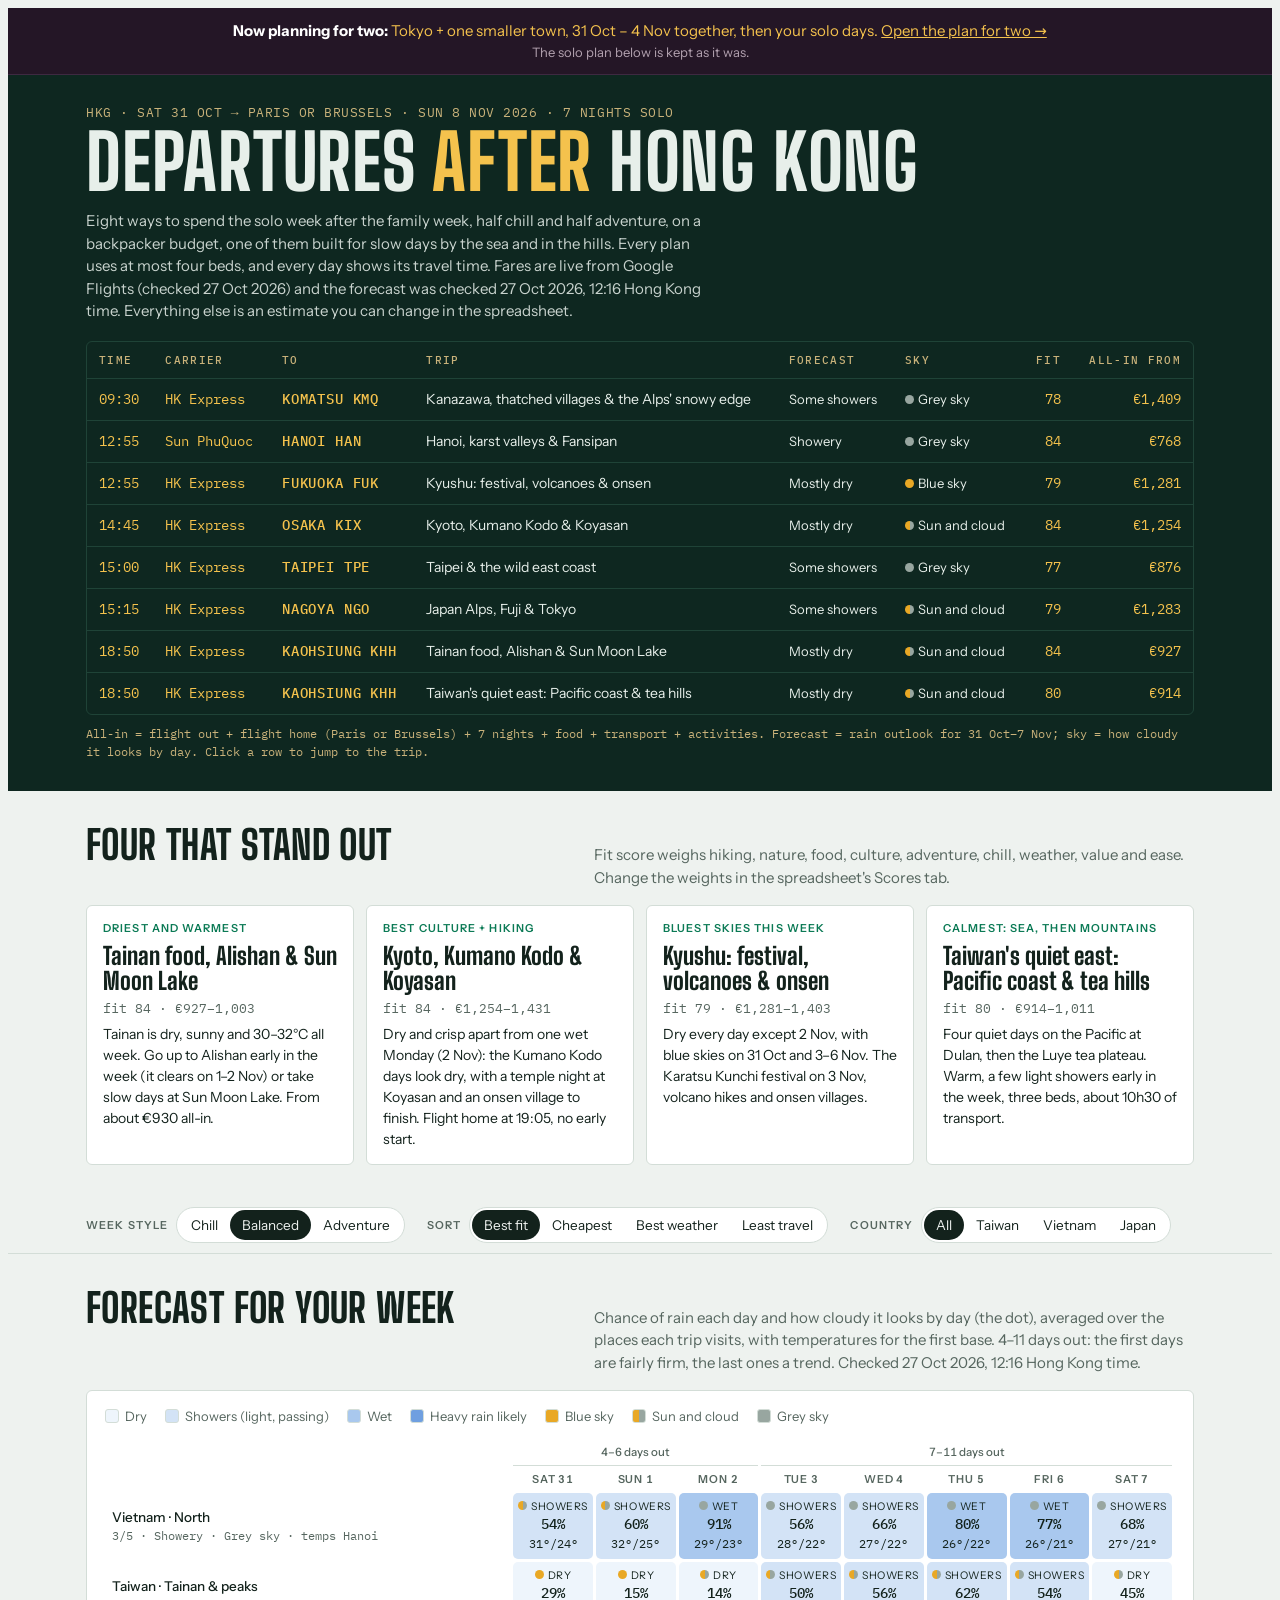
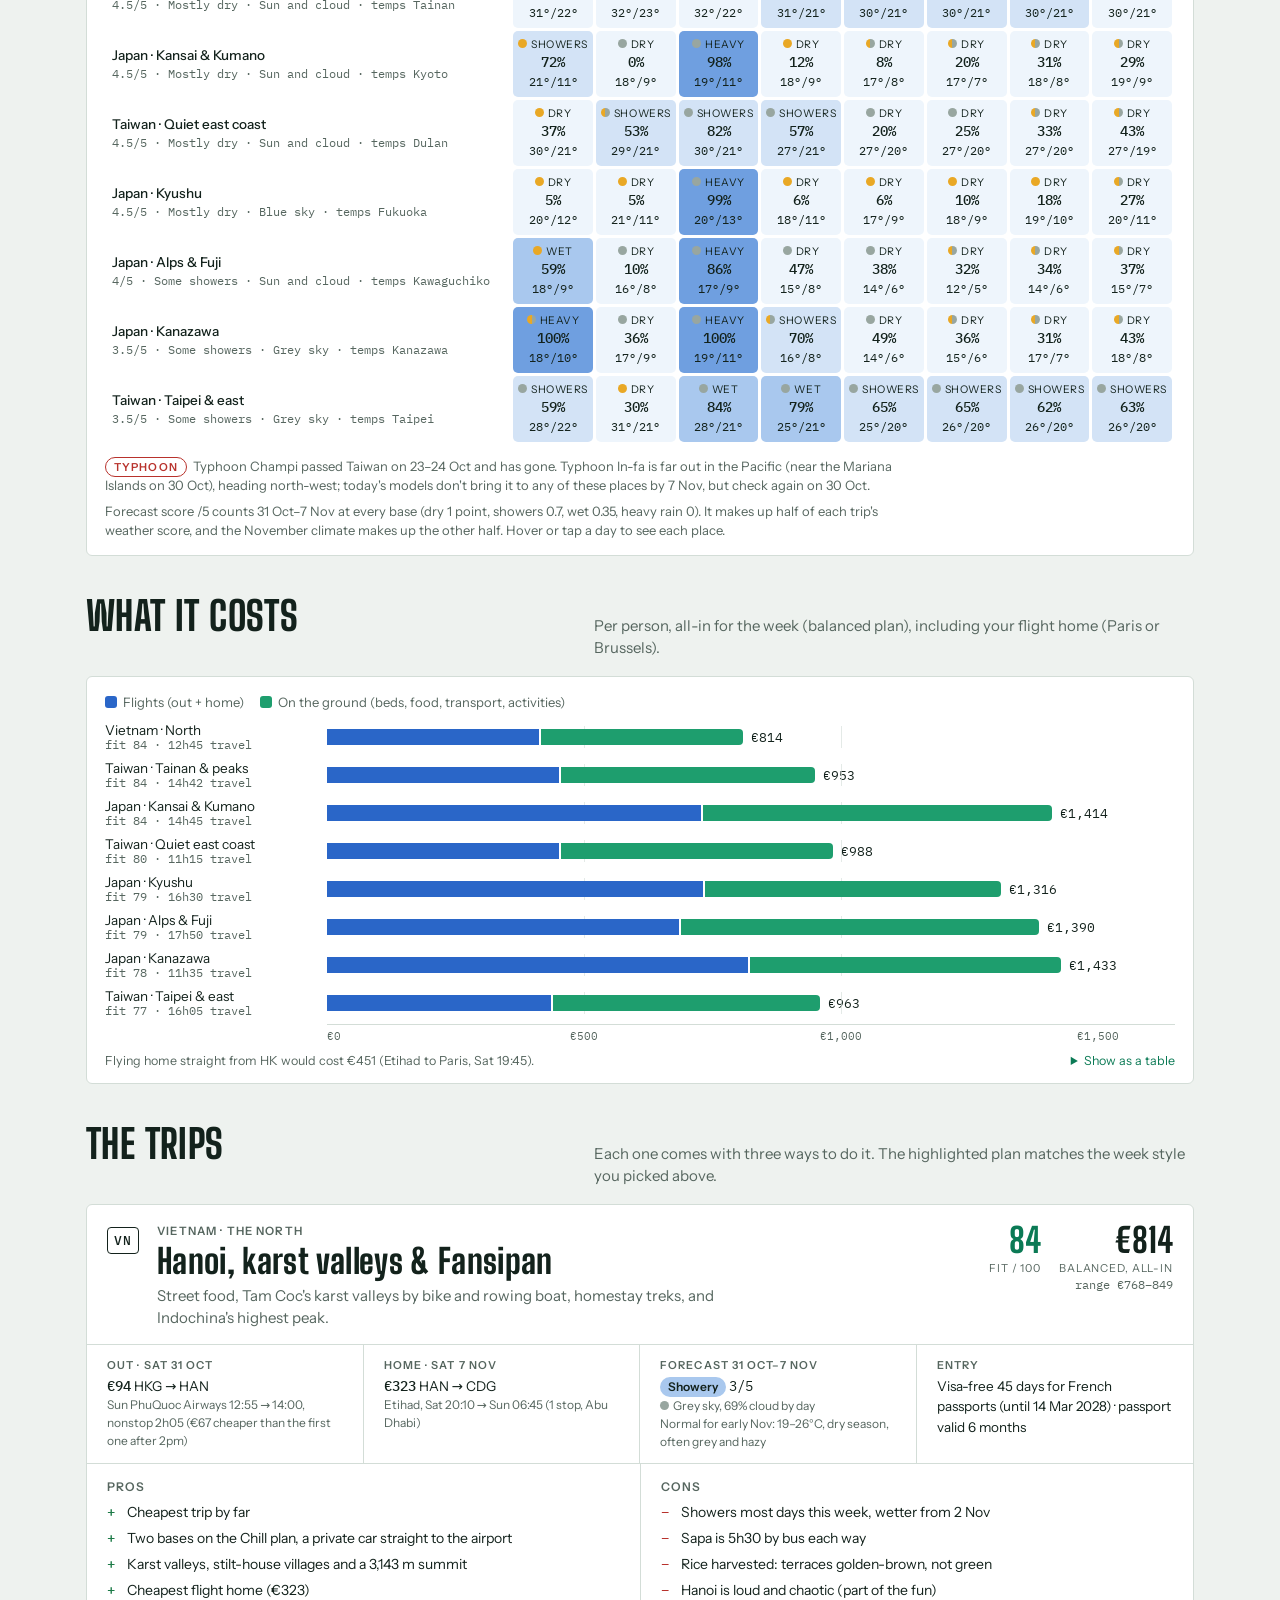
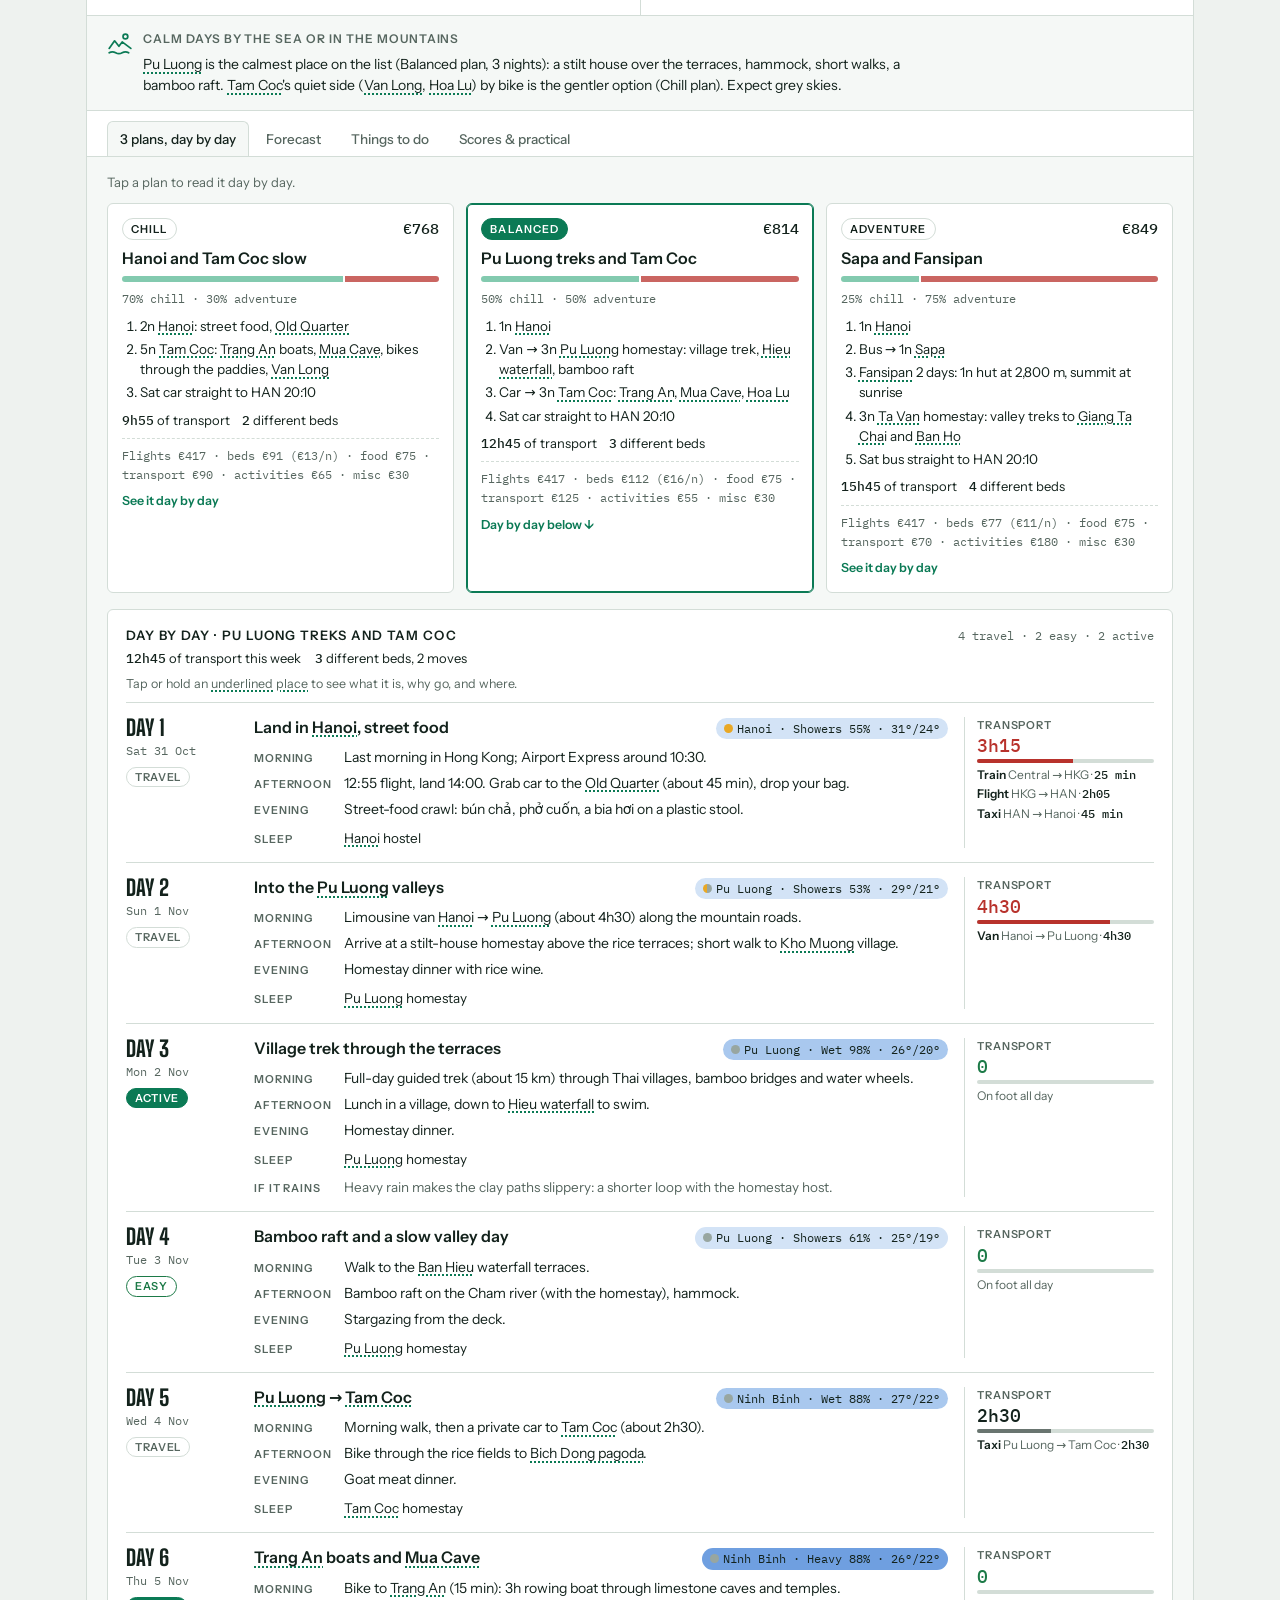
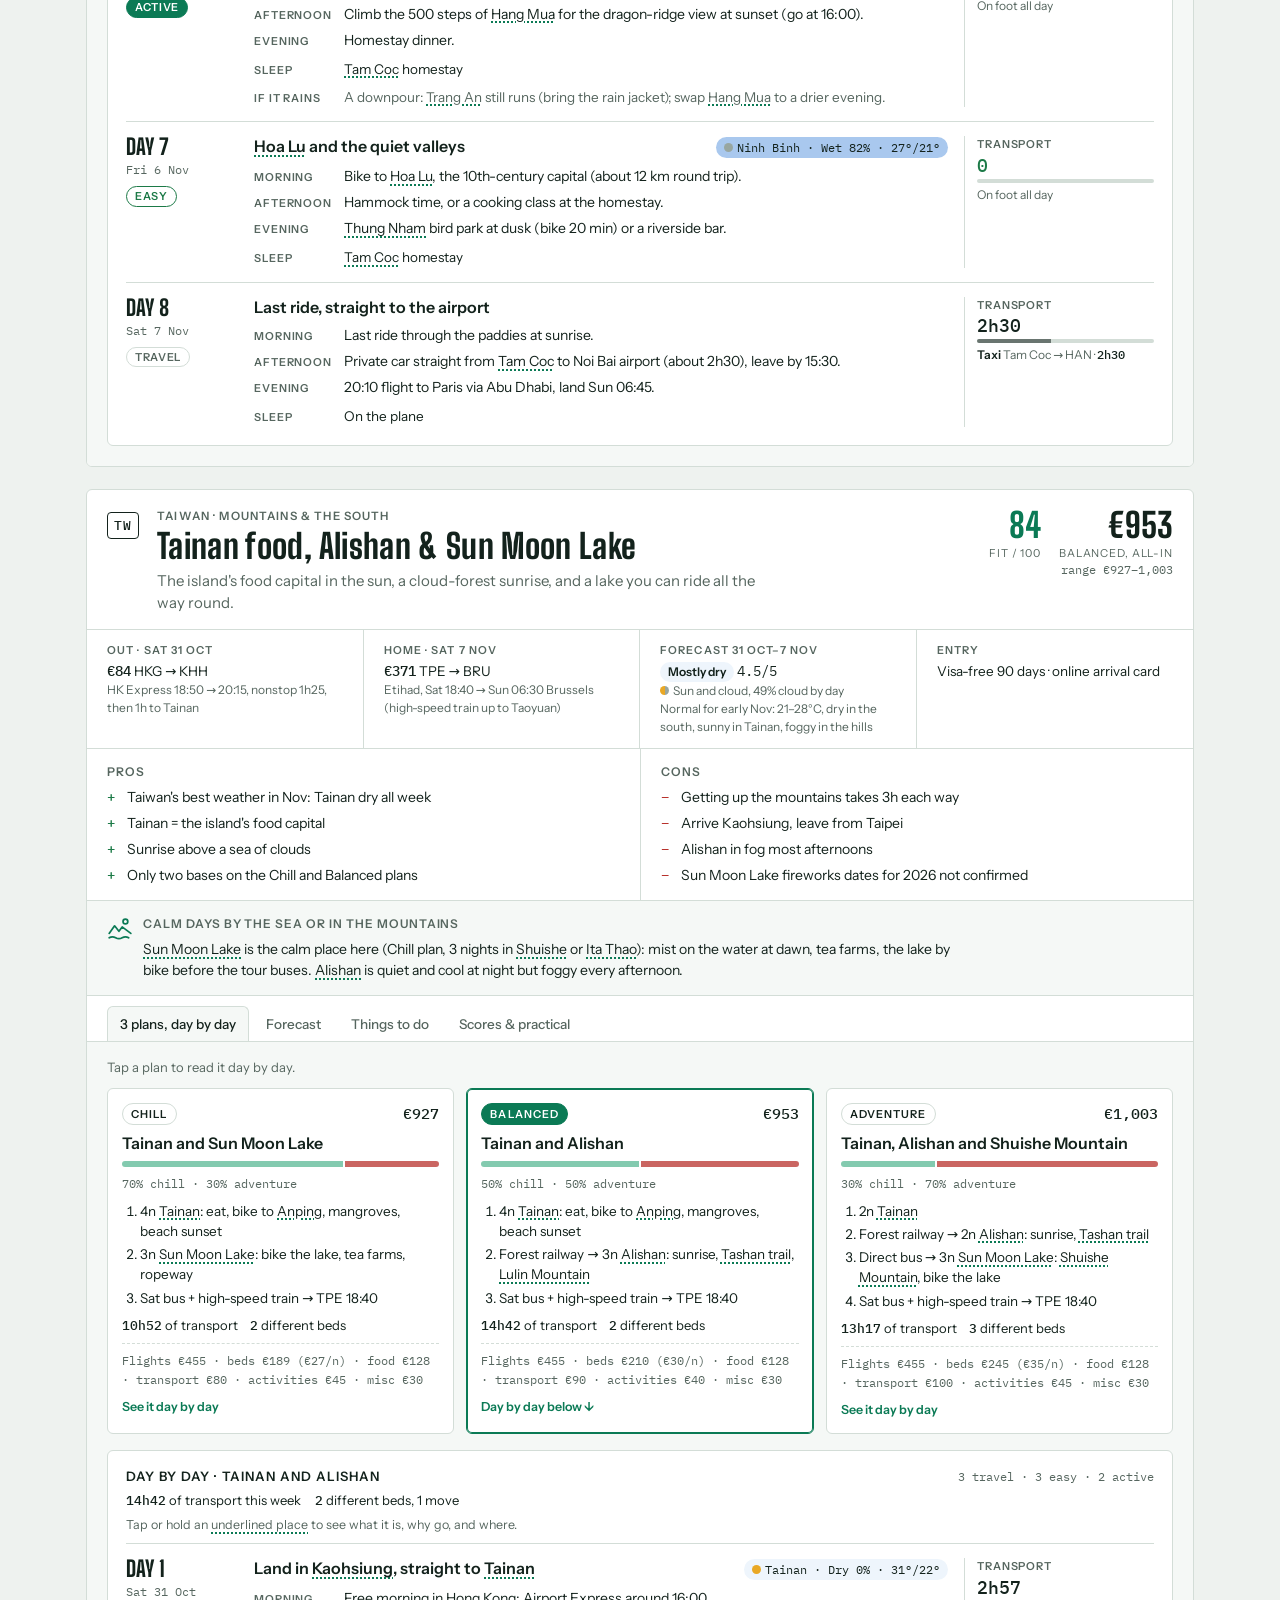
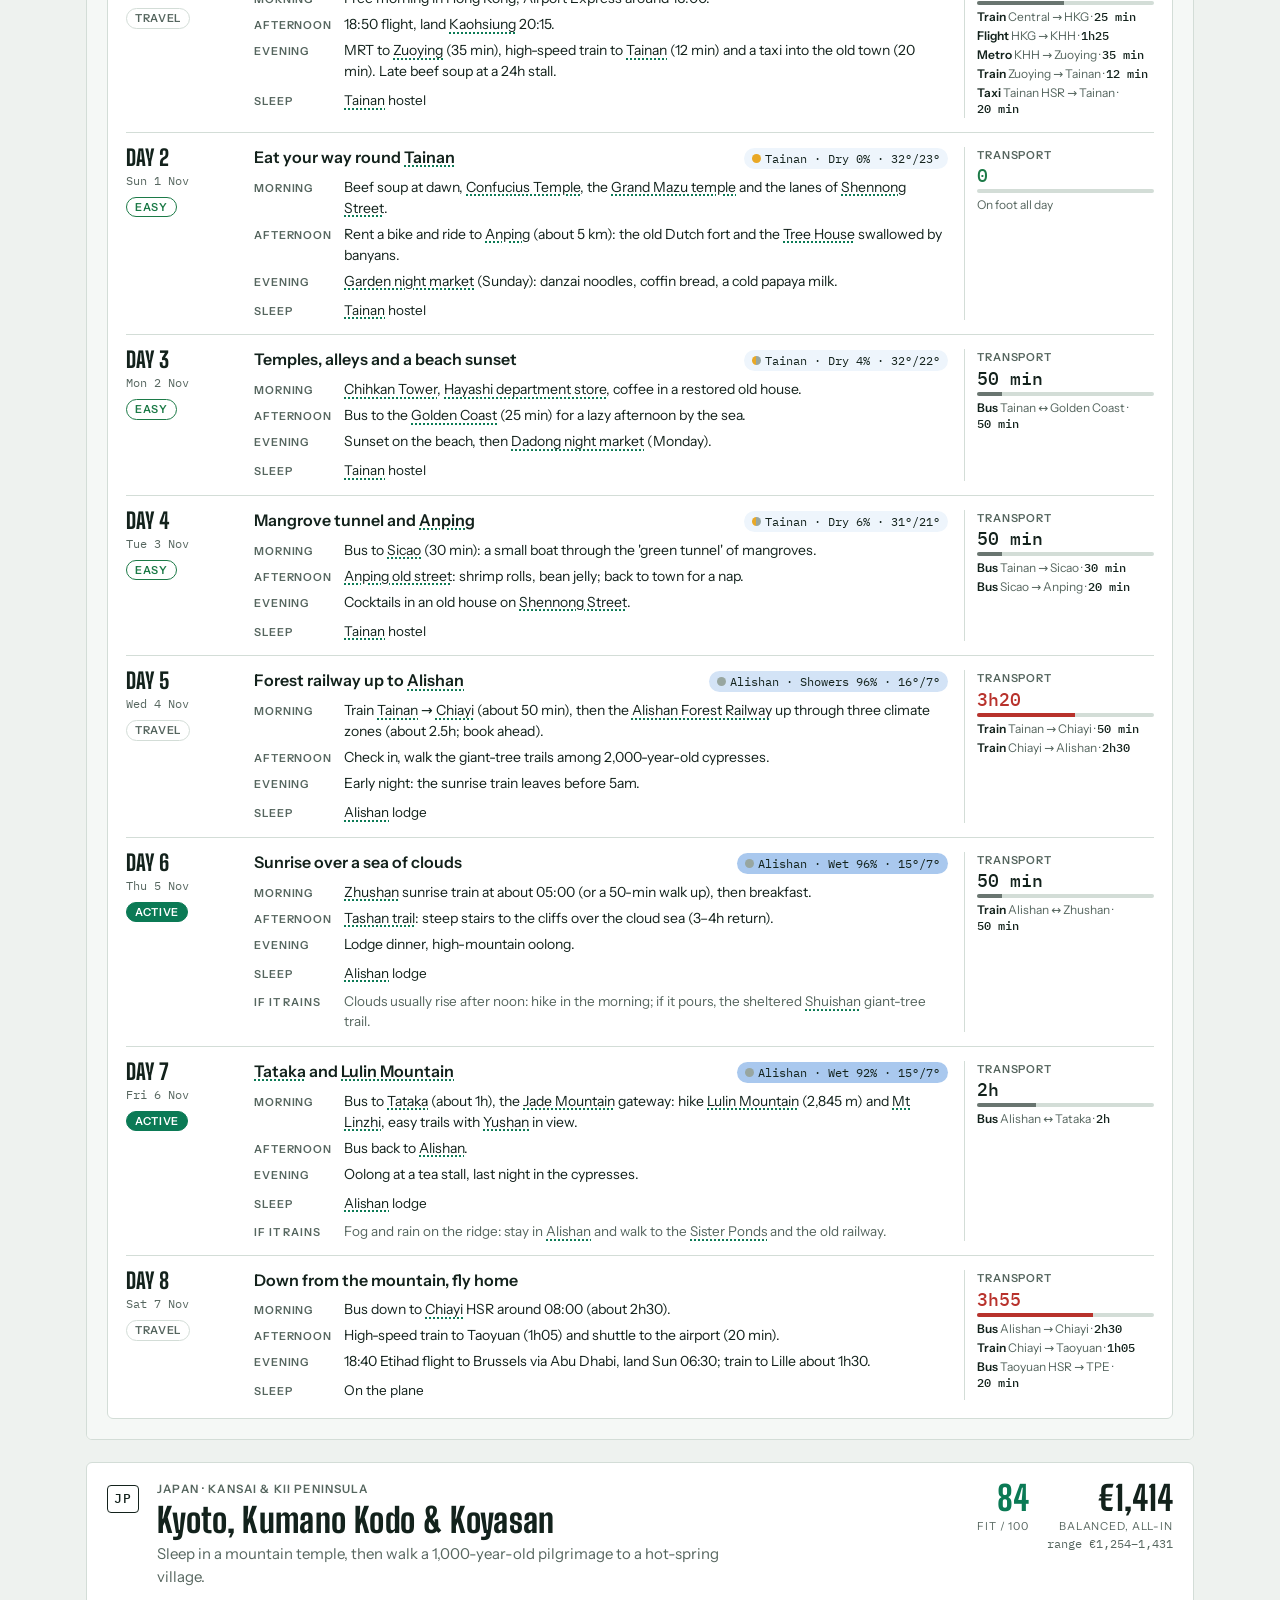
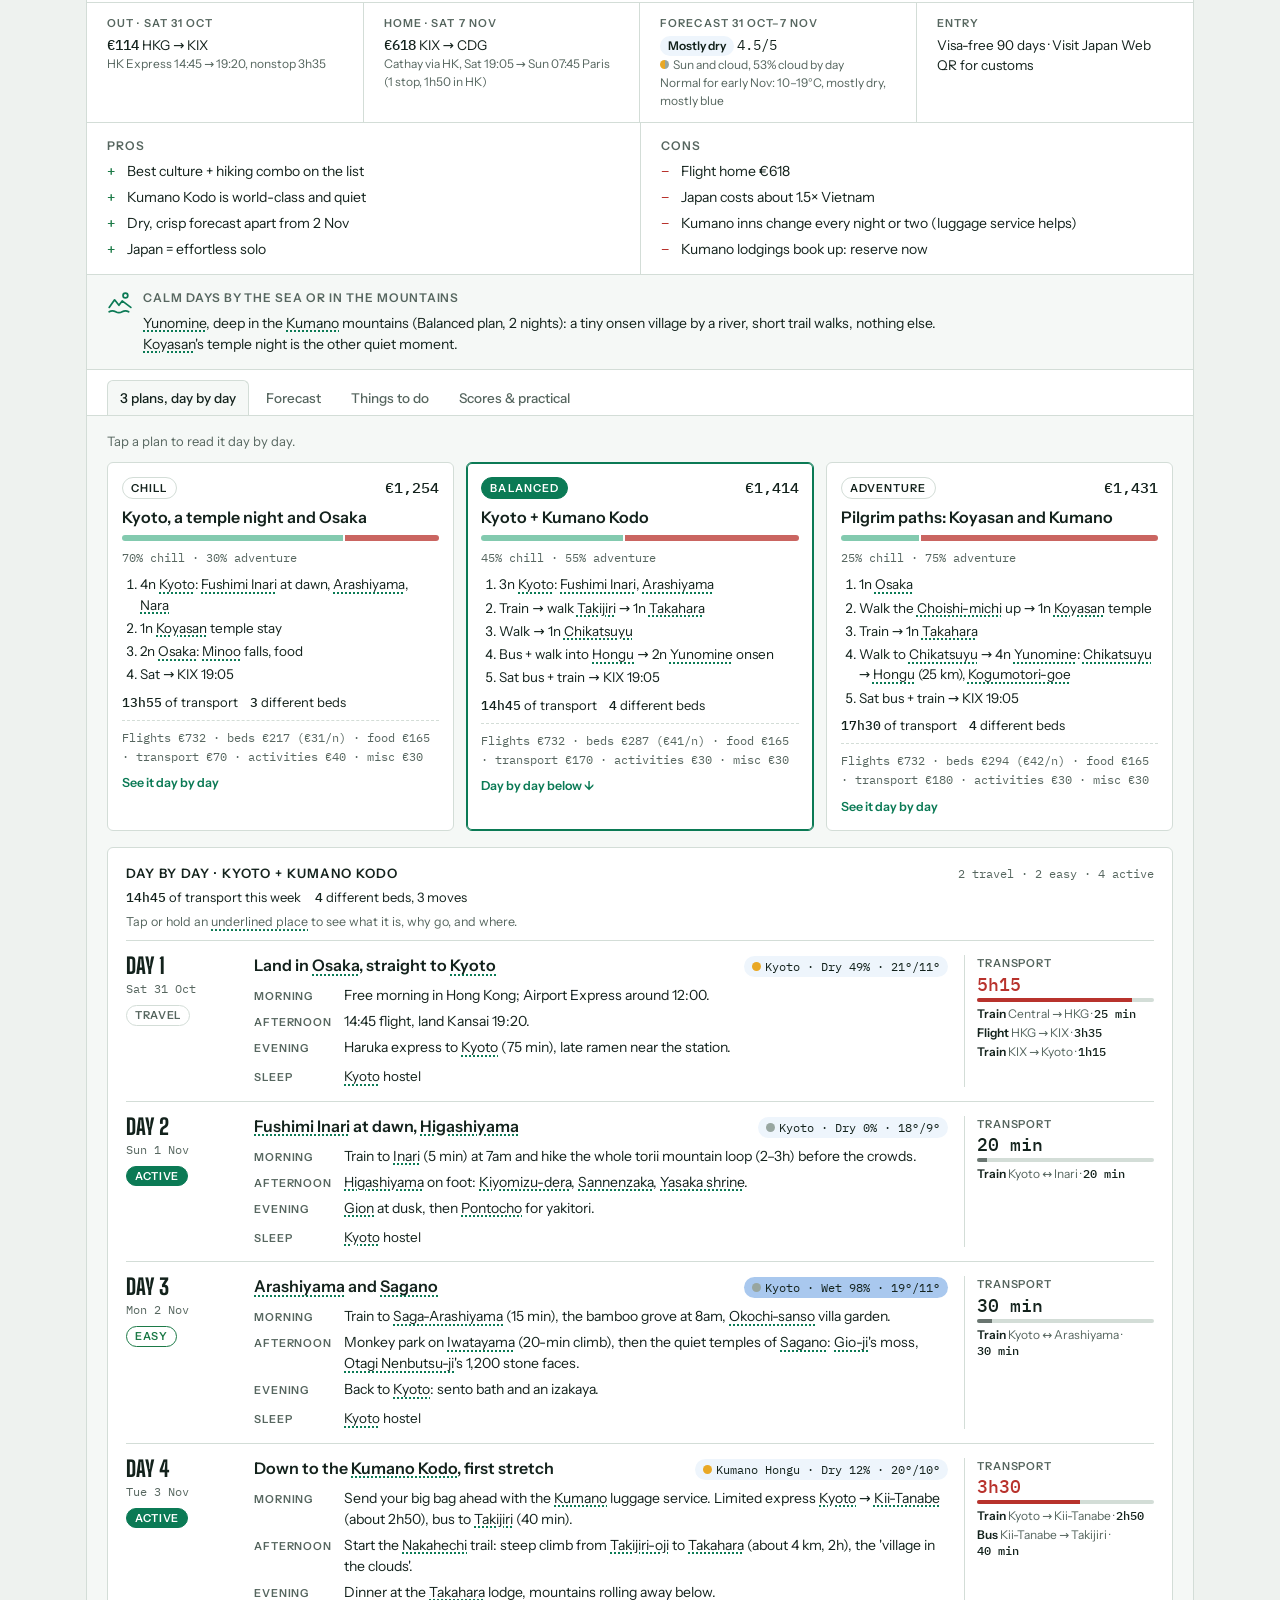
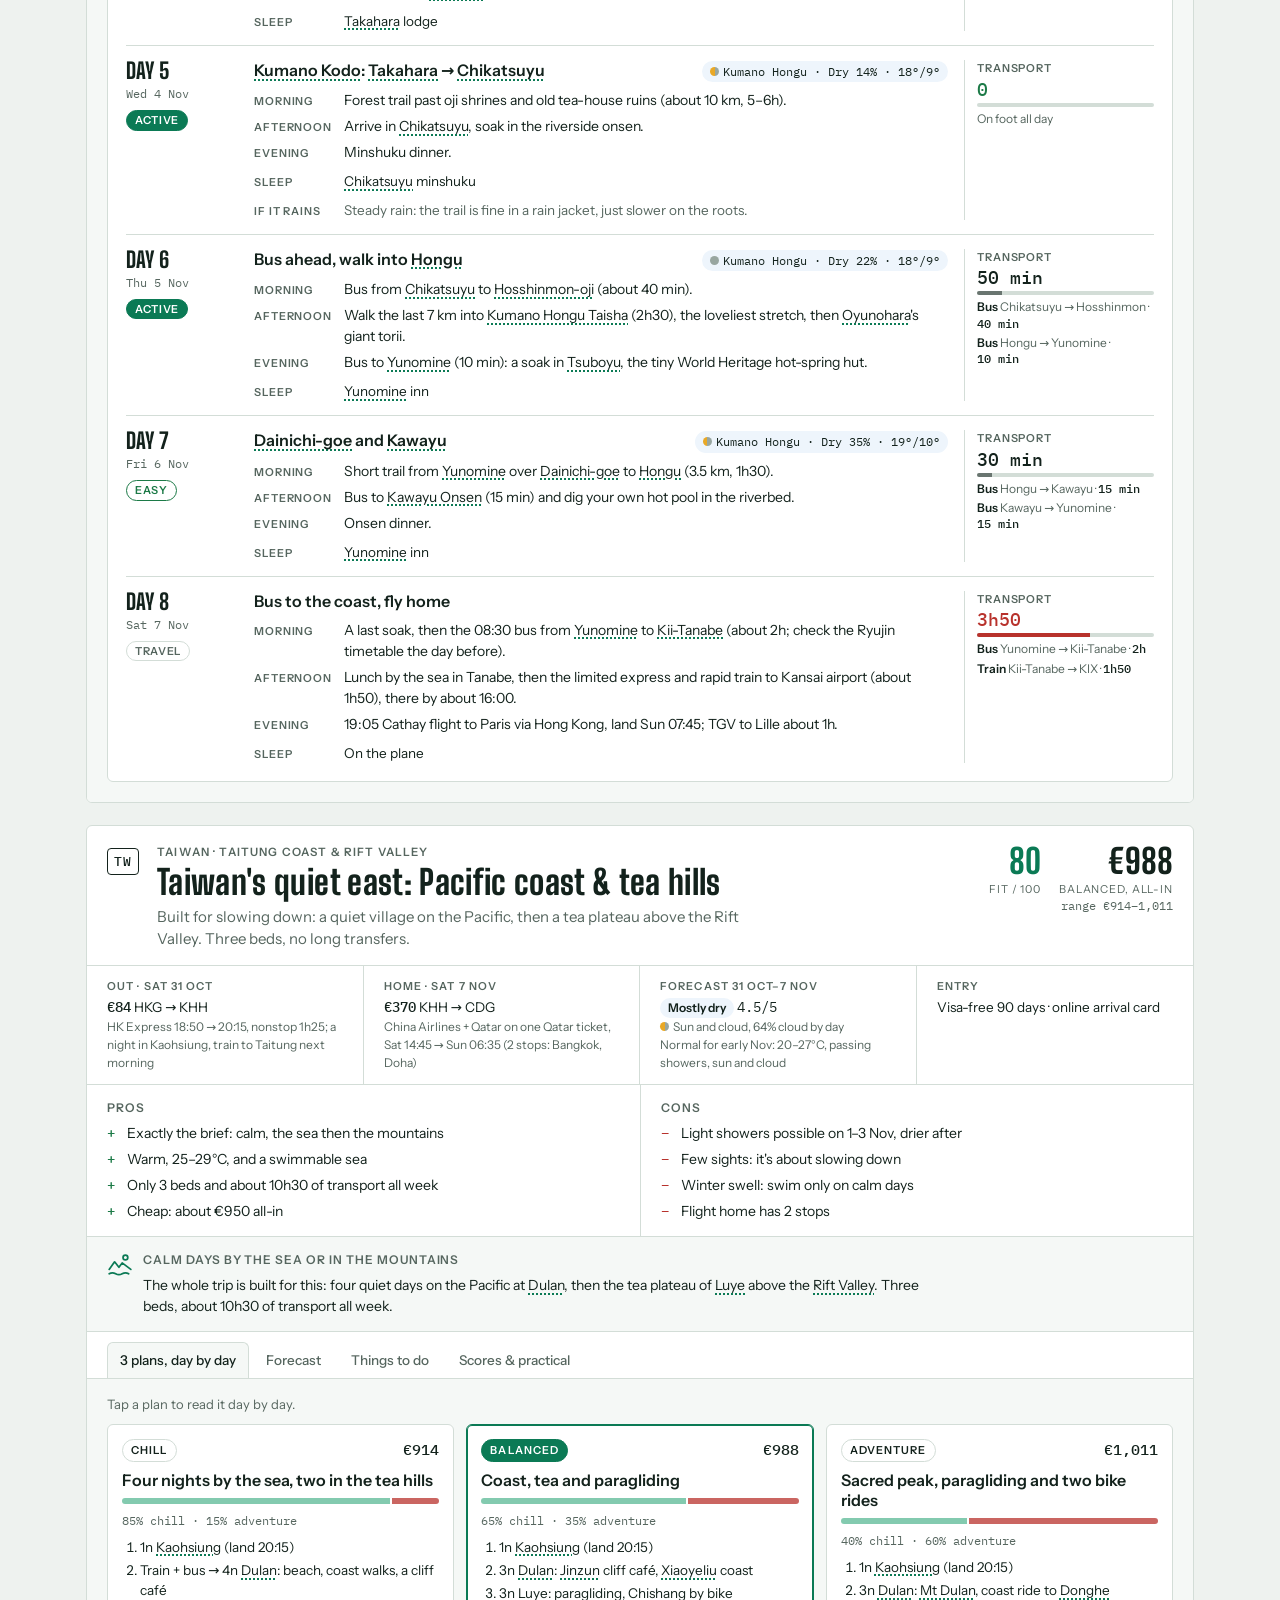
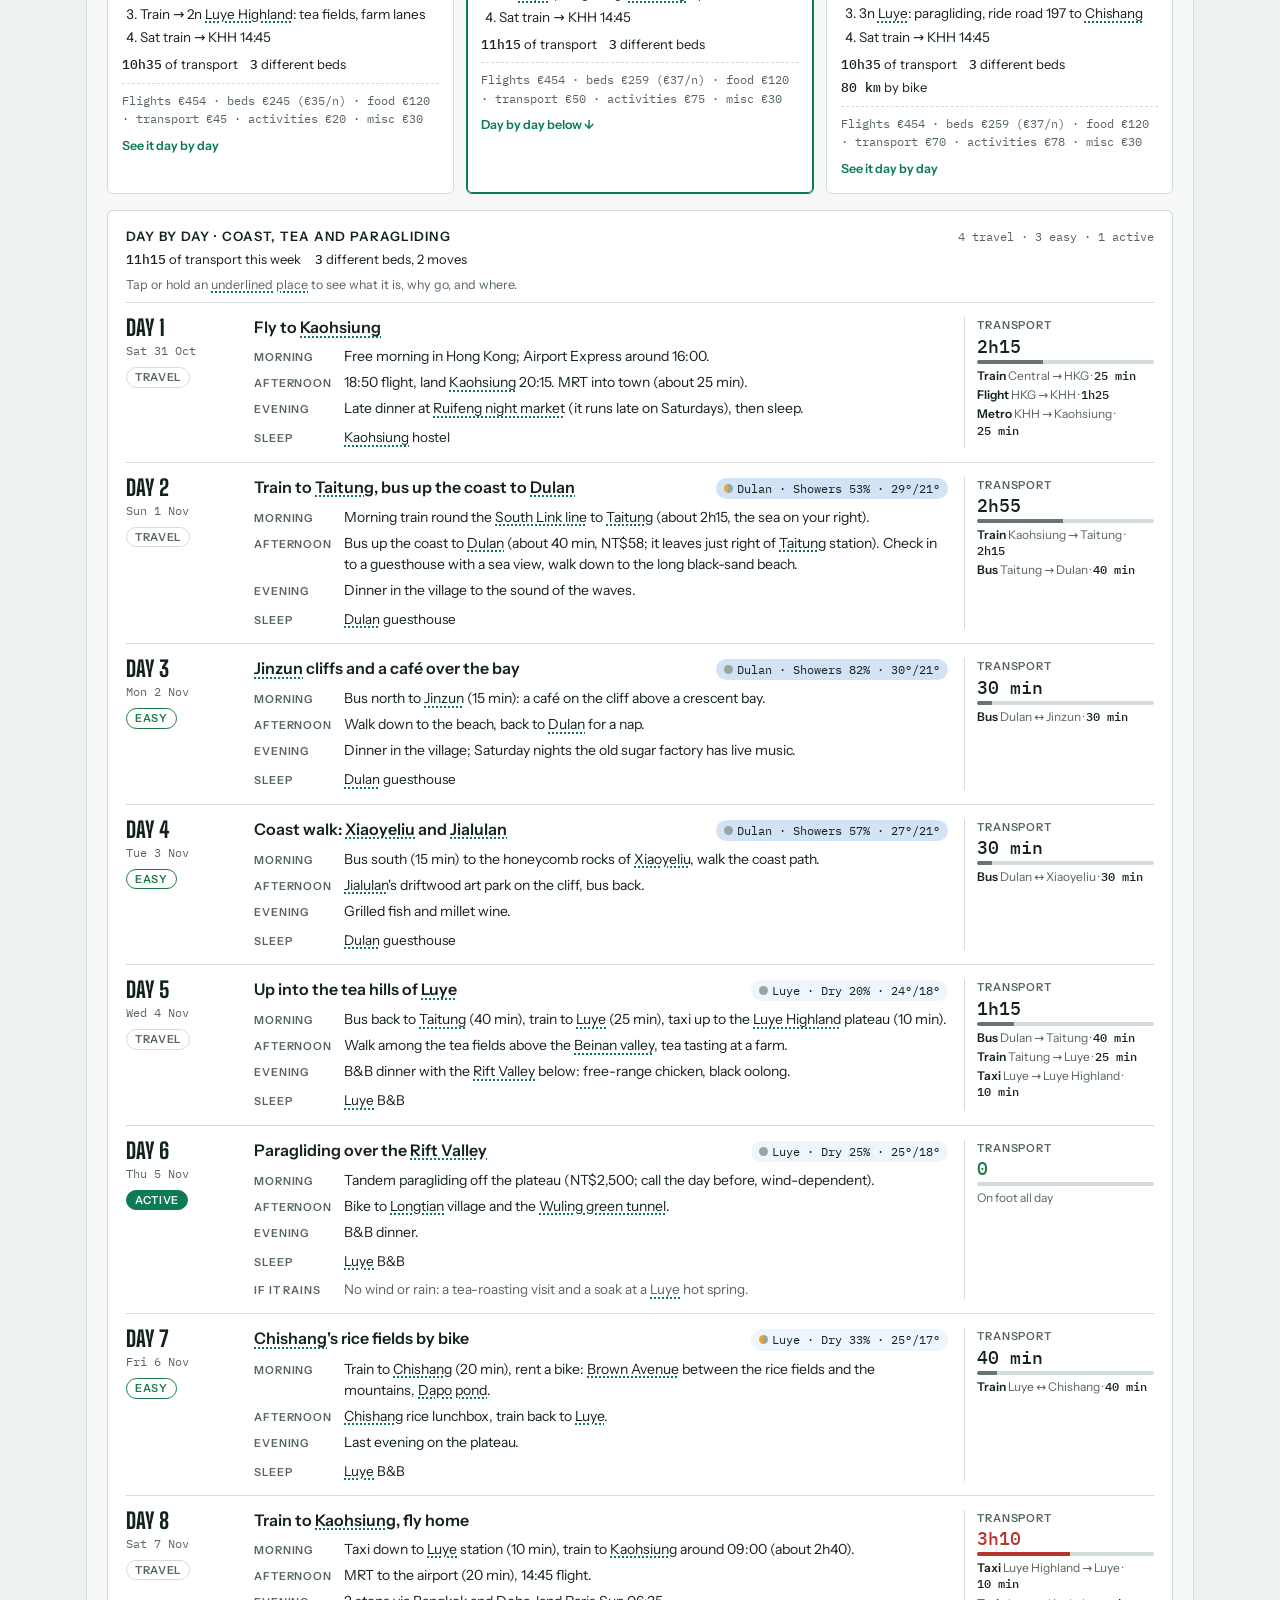
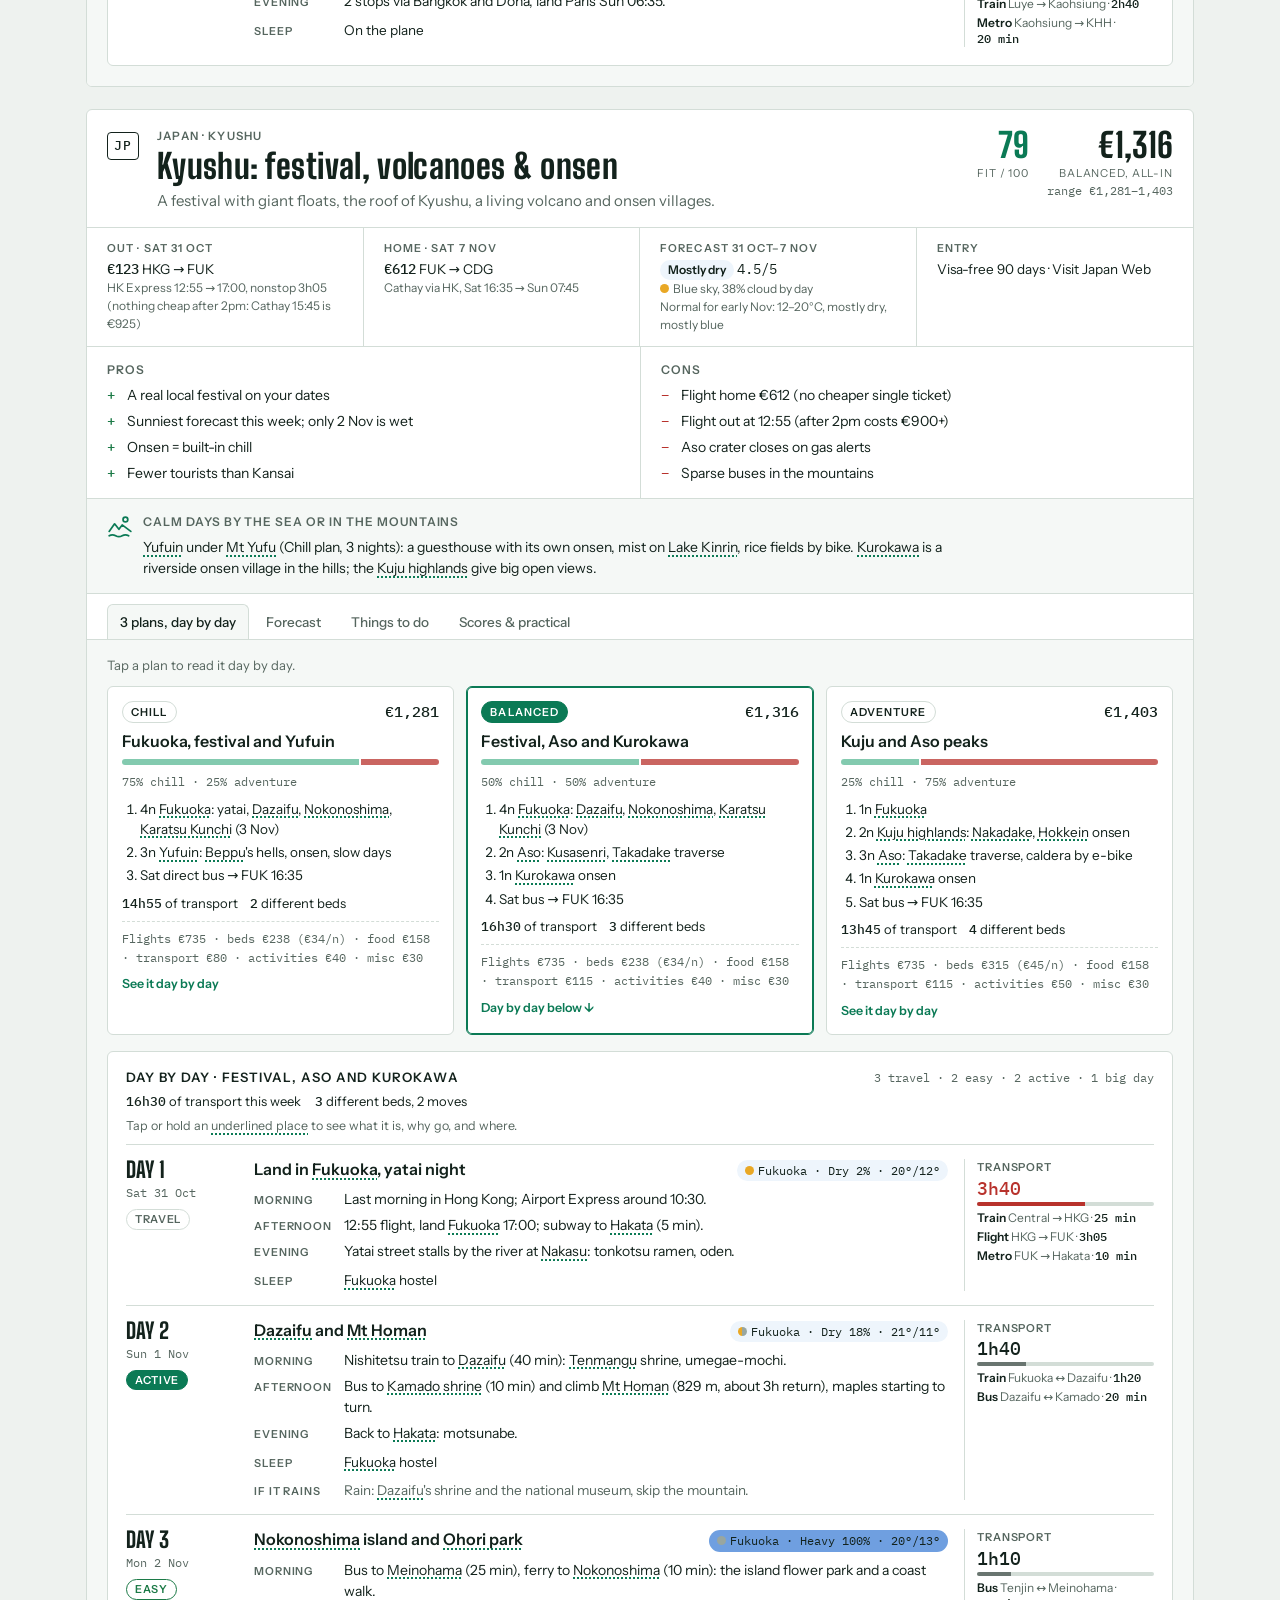
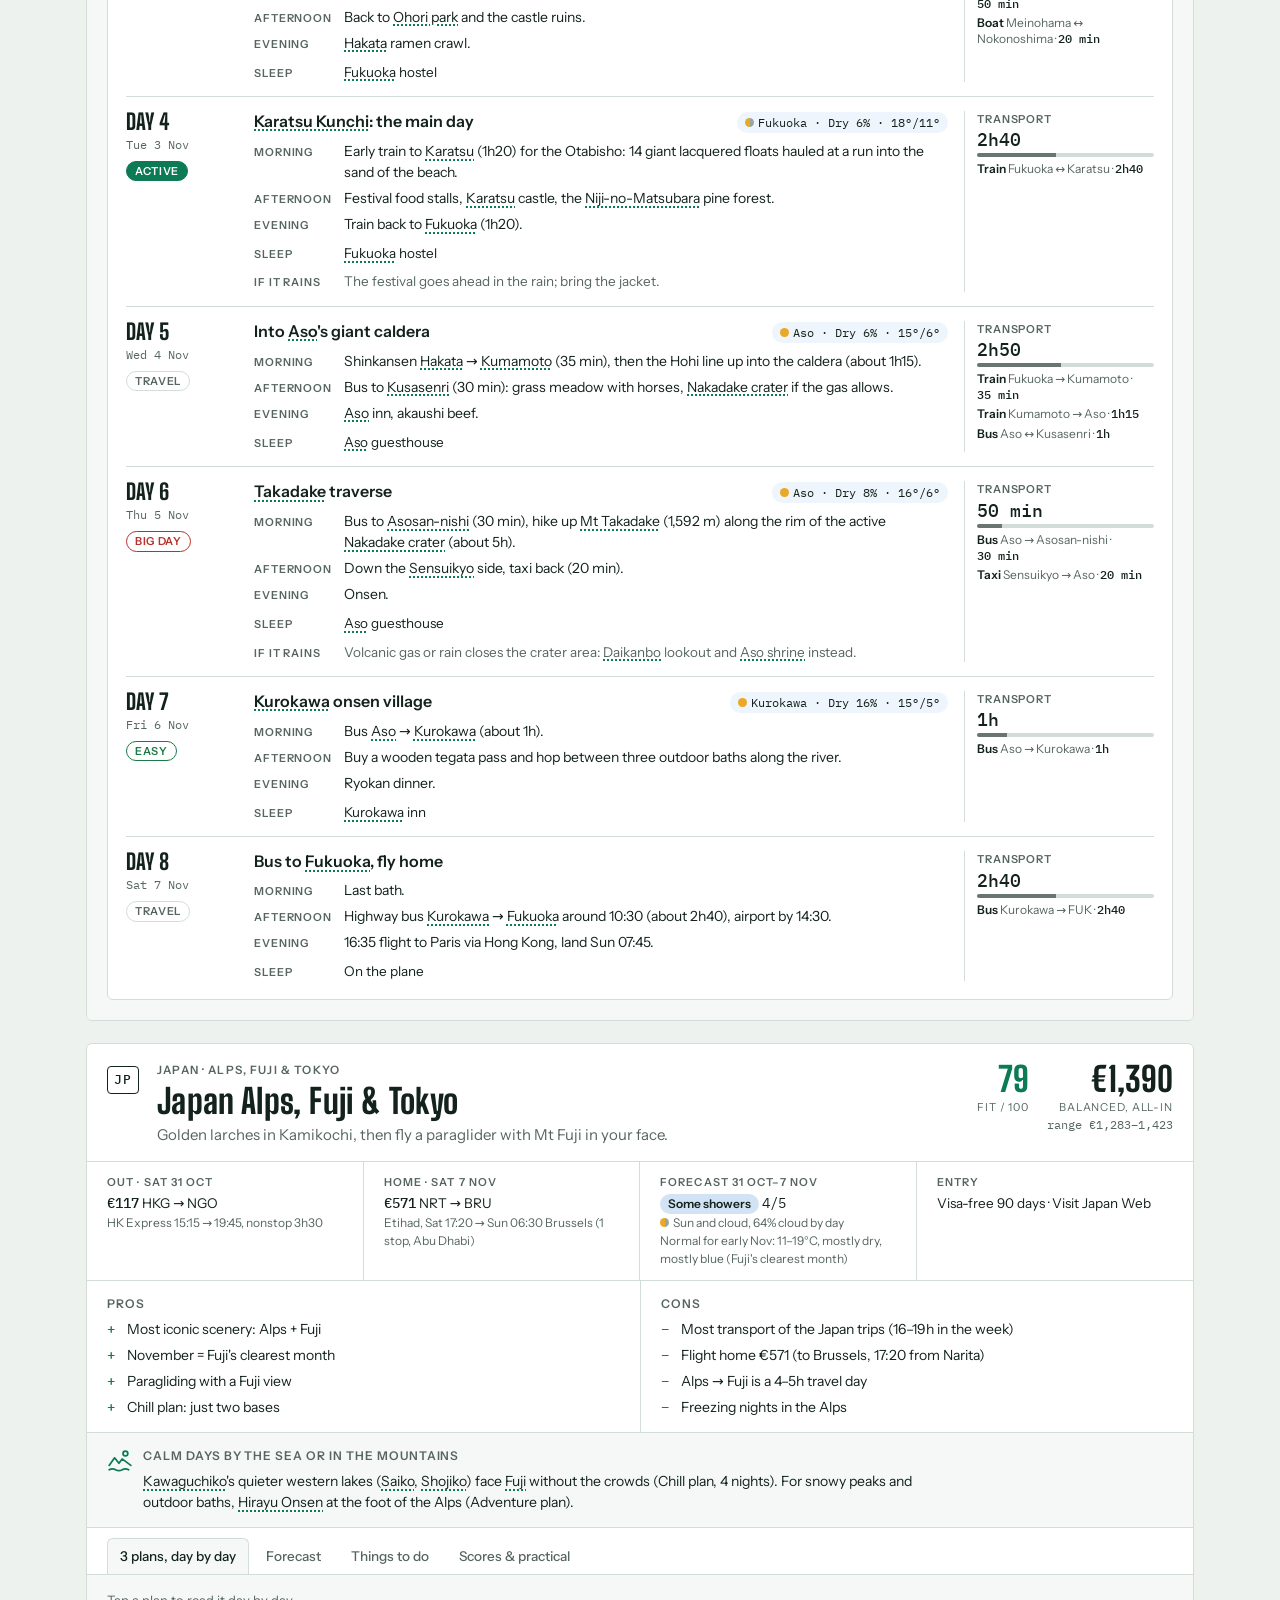
==== commit 58848563: "Duo: chill plans only; link the plan for two from the main page Remove the Fuller (more active) plan" ====
--- a/index.html
+++ b/index.html
@@ -354,6 +354,7 @@
 </style>
 </head>
 <body>
+<a class="duo-banner" href="duo/" style="display:block;background:#241626;color:#F4C24D;text-decoration:none;font-family:var(--f-body);padding:12px max(16px,env(safe-area-inset-left,0px));text-align:center;font-size:15px;line-height:1.4;border-bottom:1px solid #3E2941"><b style="color:#fff">Now planning for two:</b> Tokyo + one smaller town, 31 Oct – 4 Nov together, then your solo days. <span style="text-decoration:underline">Open the plan for two →</span><br><span style="color:#B3A2B0;font-size:13px">The solo plan below is kept as it was.</span></a>
 <header class="hero">
   <div class="wrap">
     <div class="hero-top">
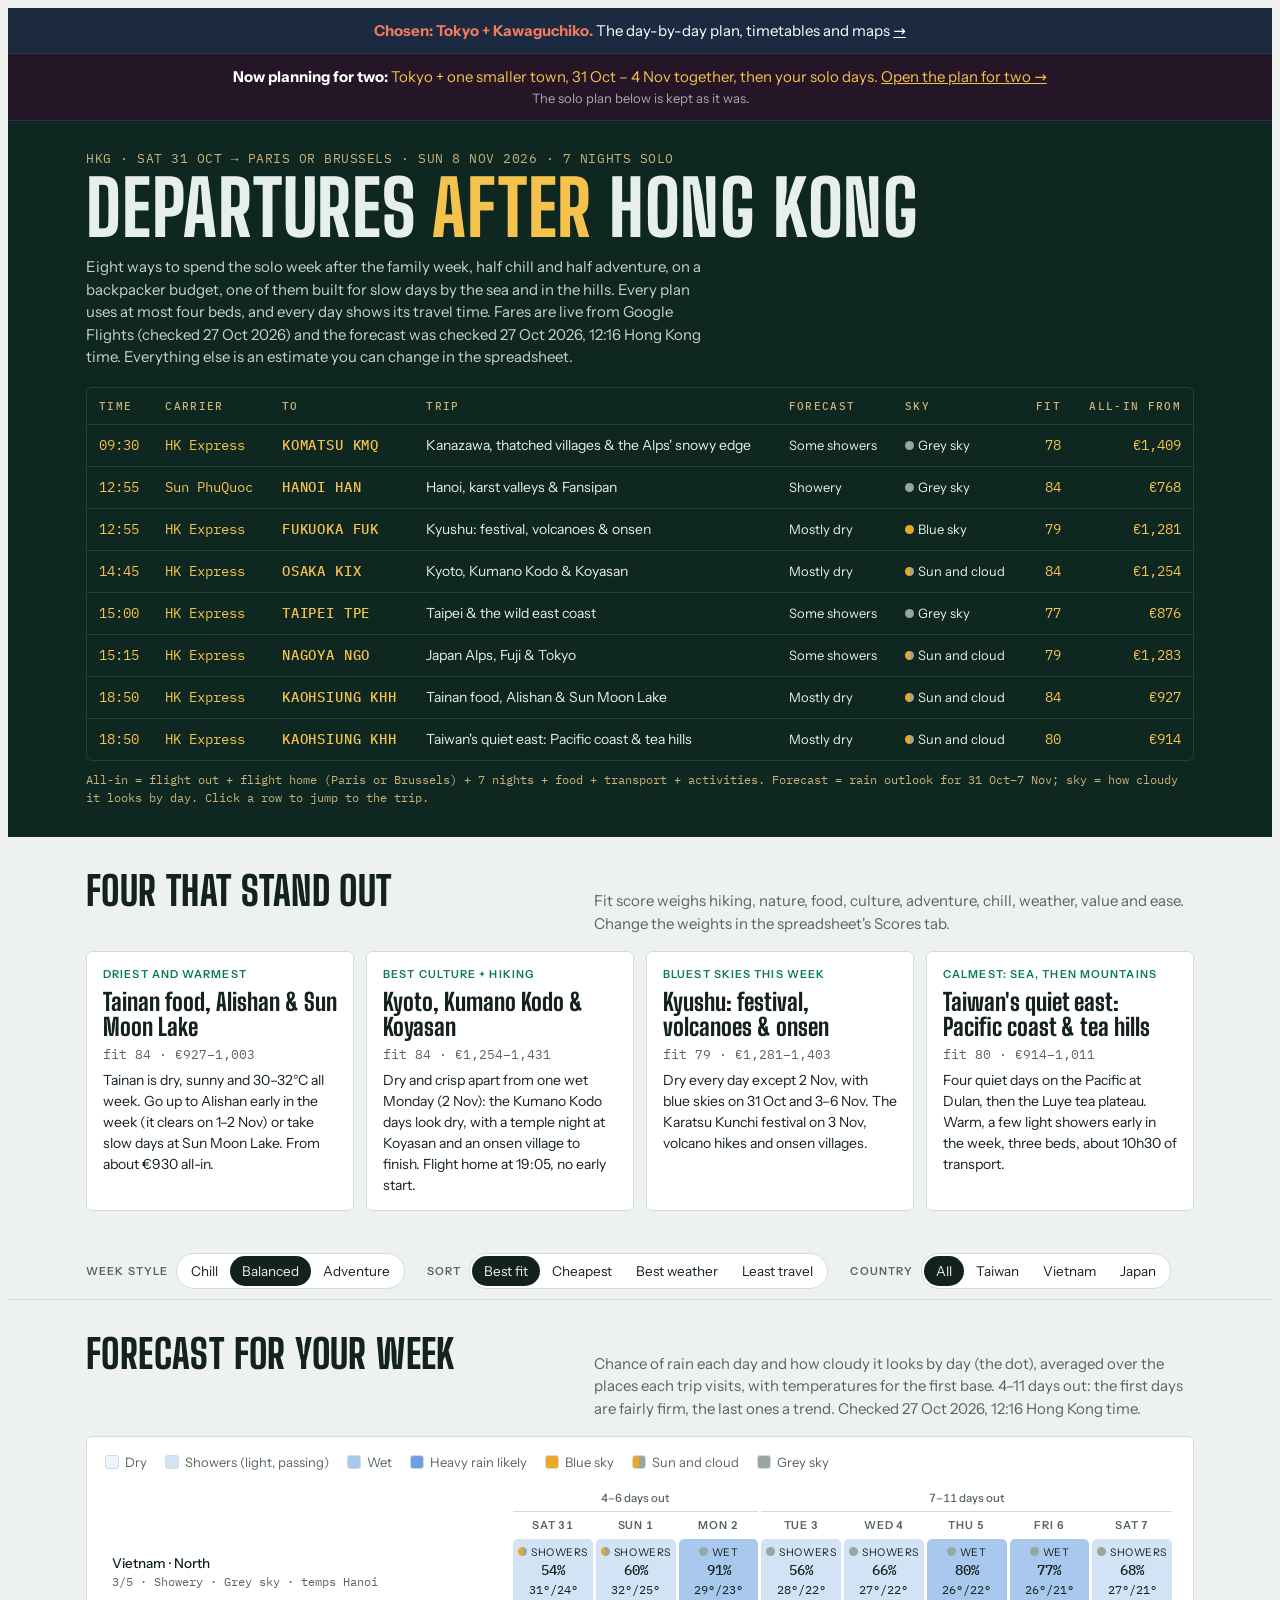
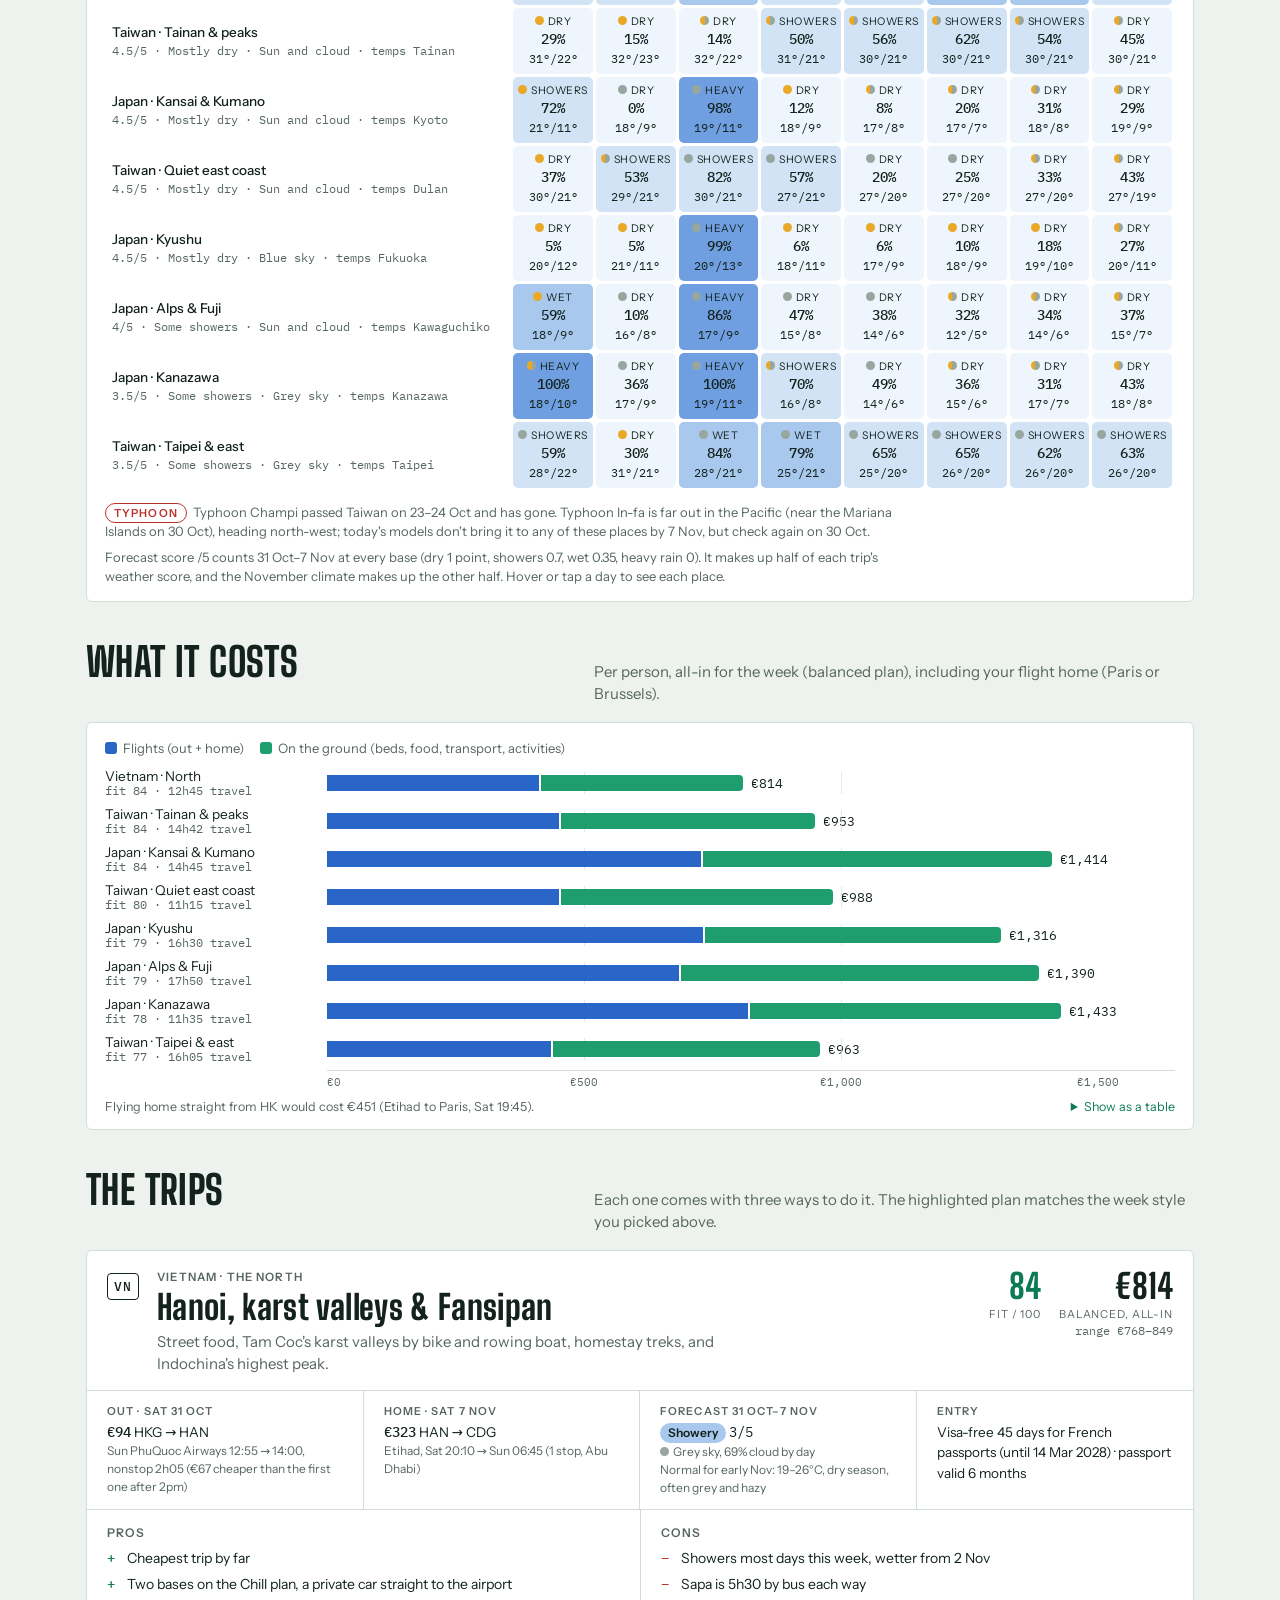
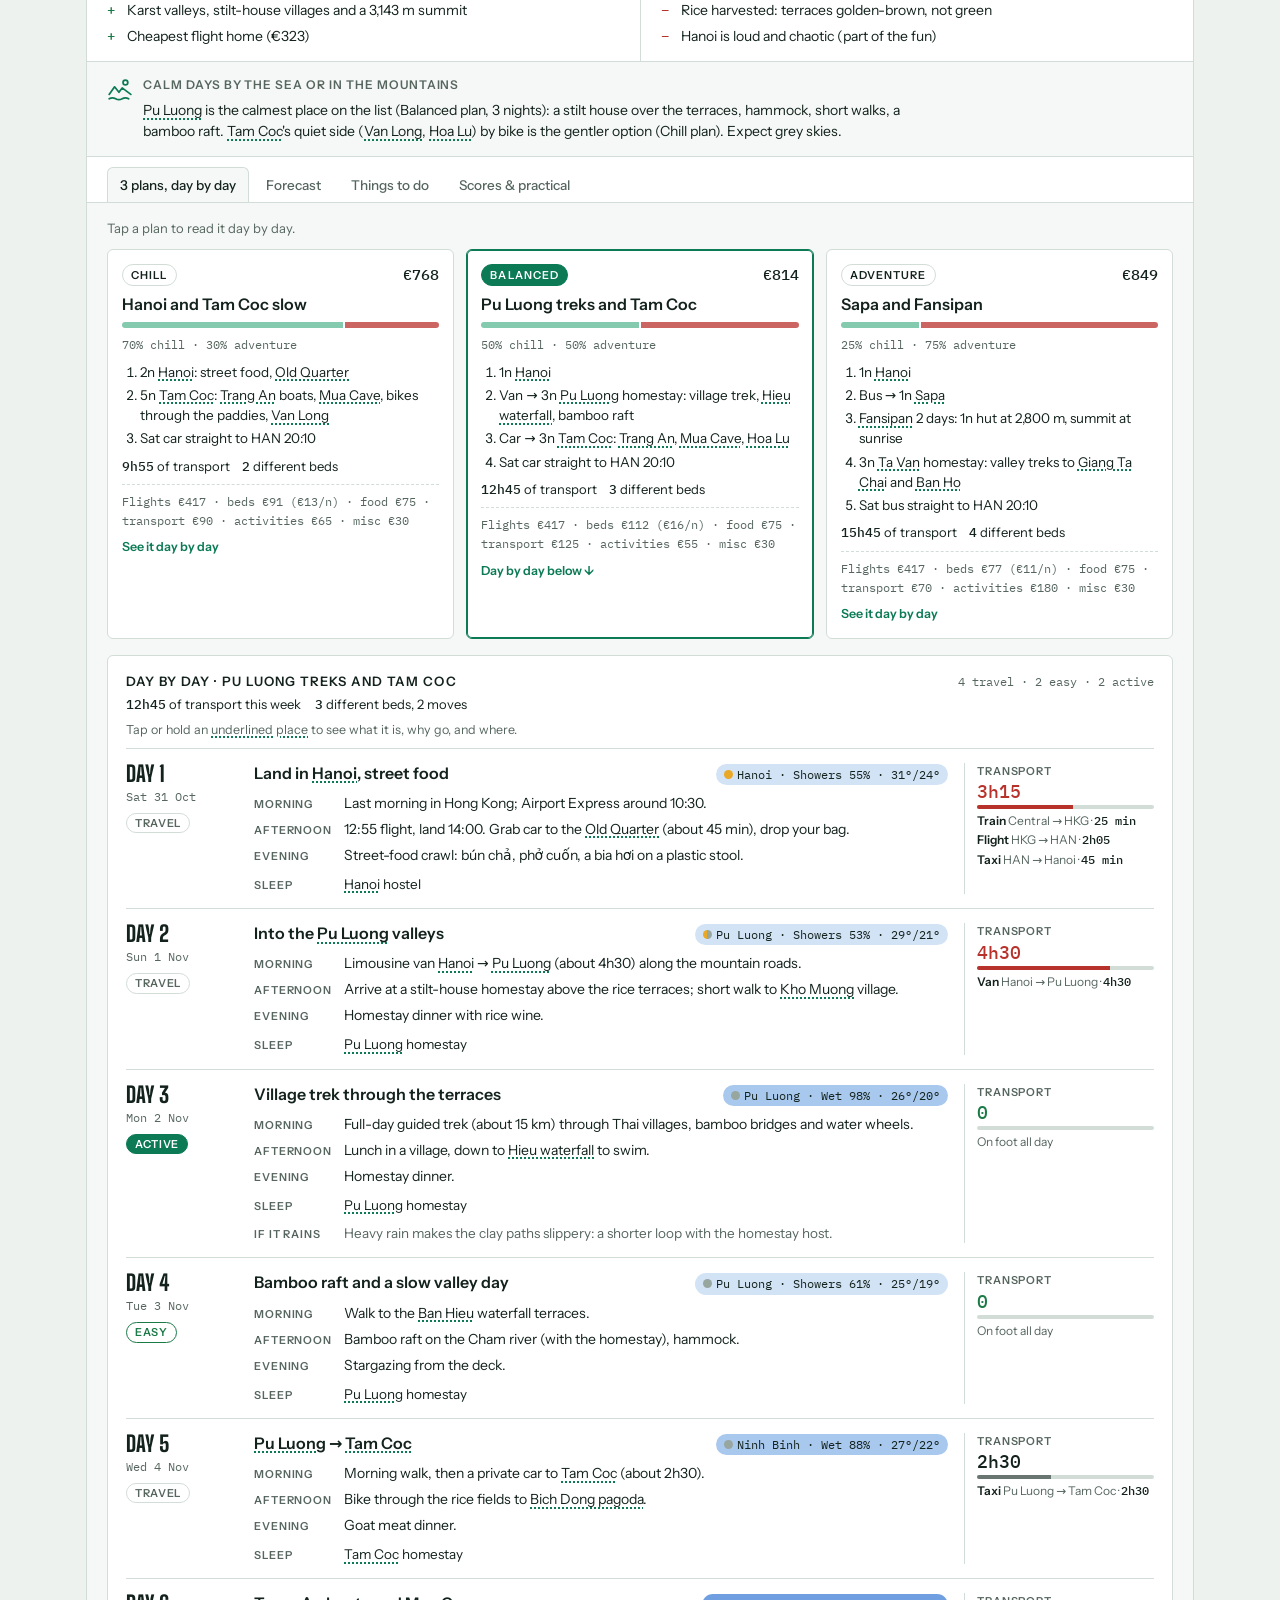
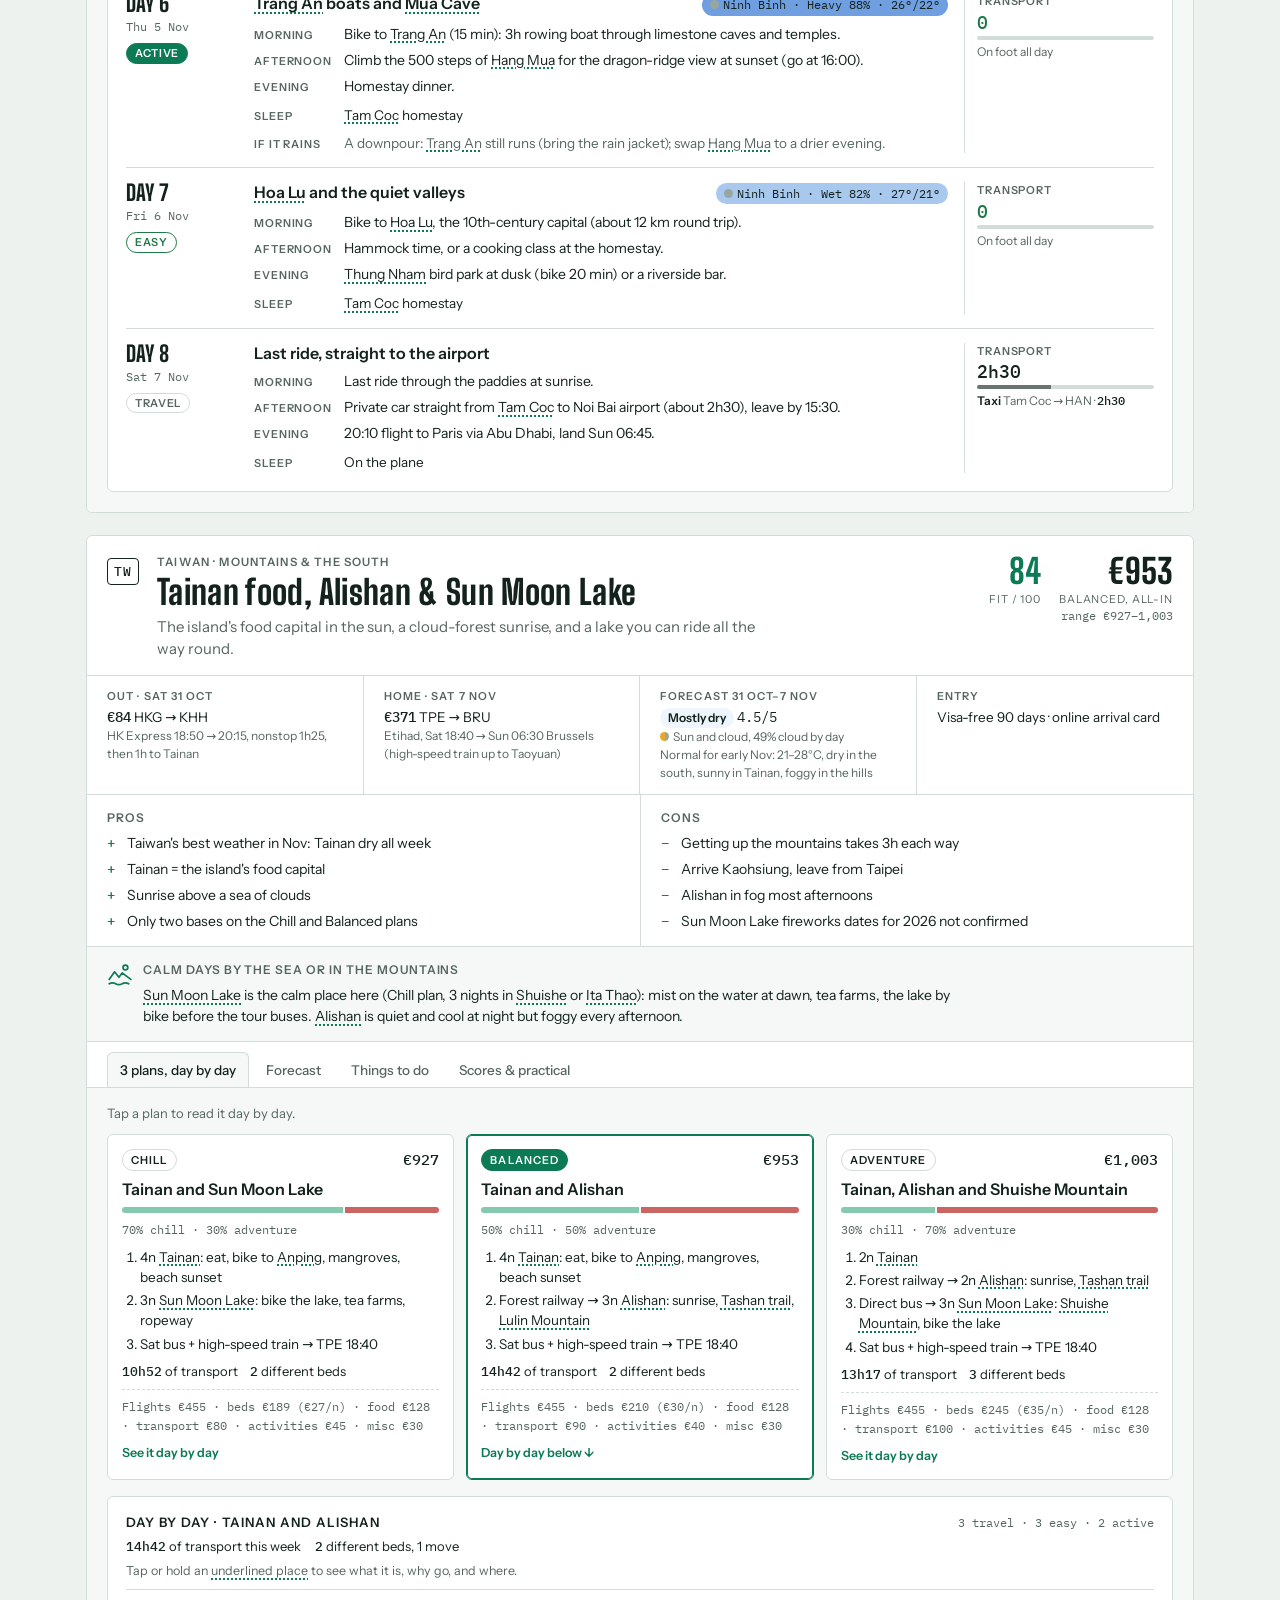
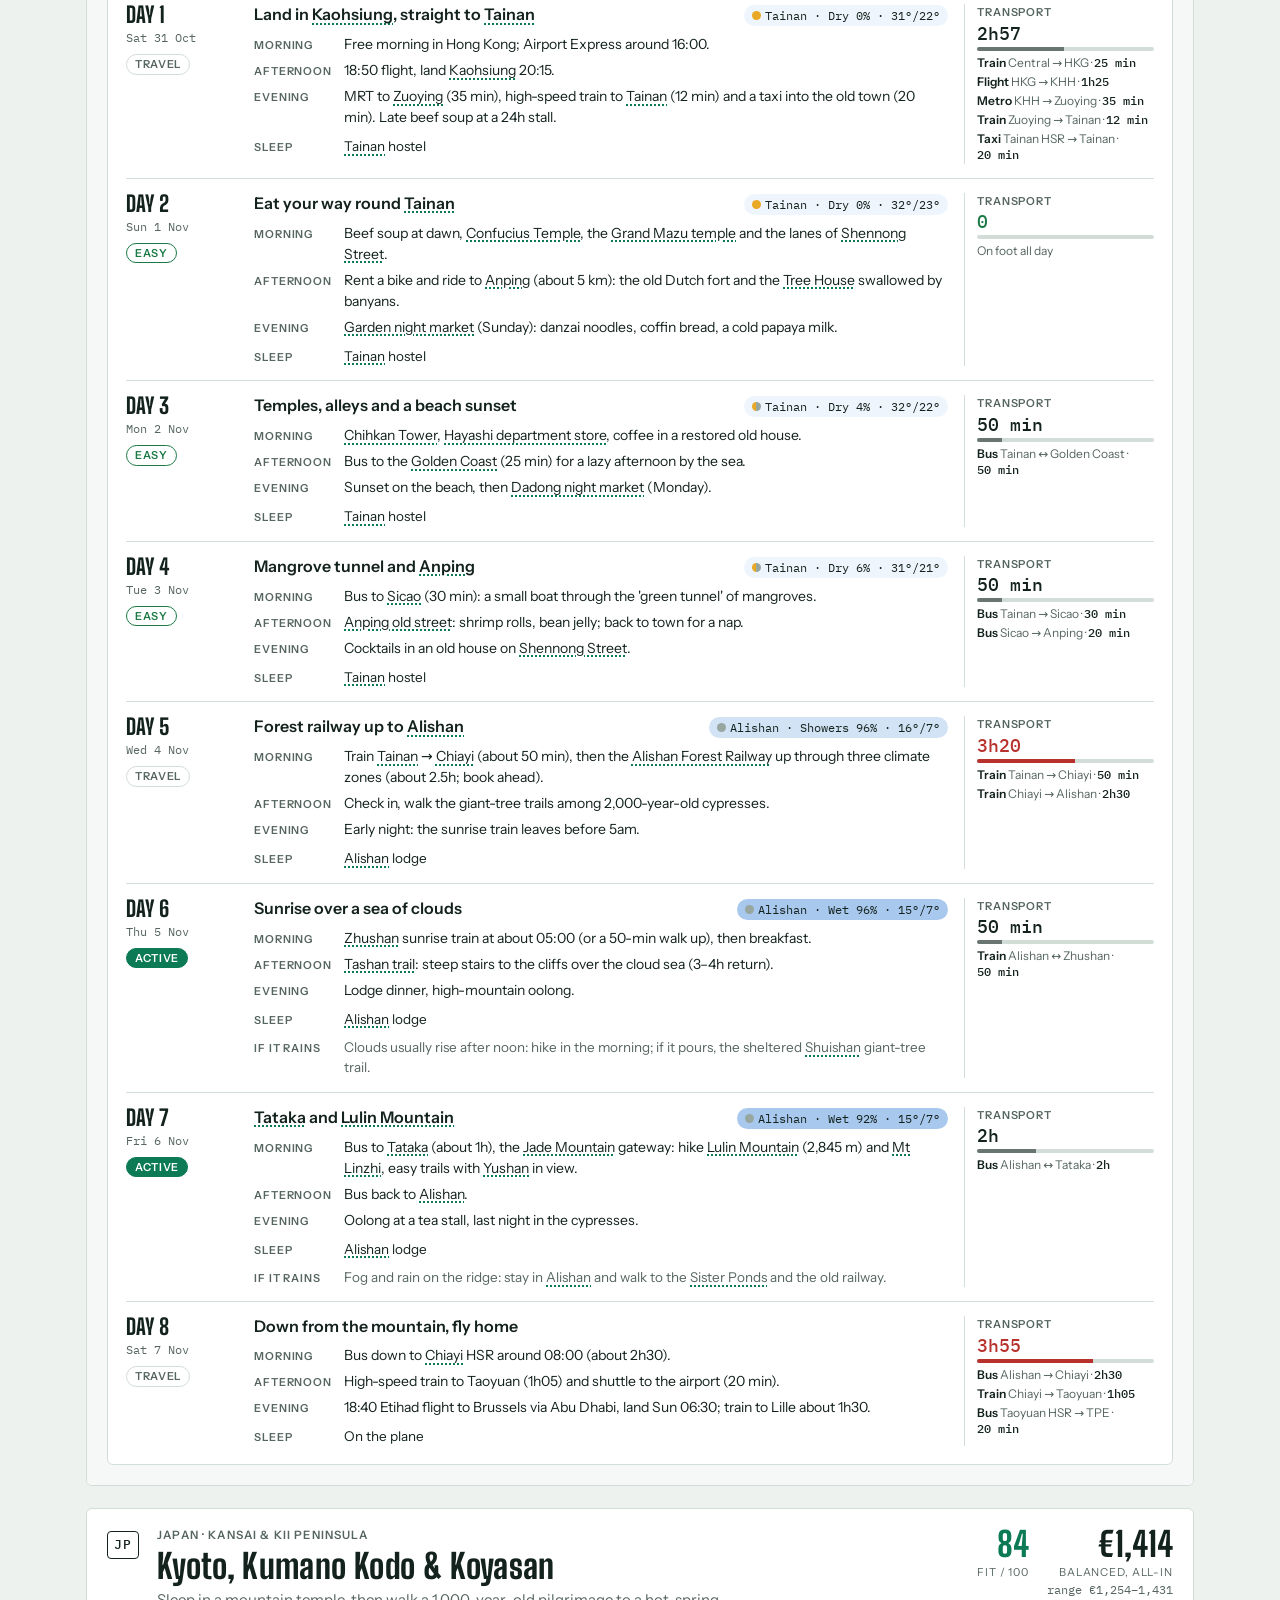
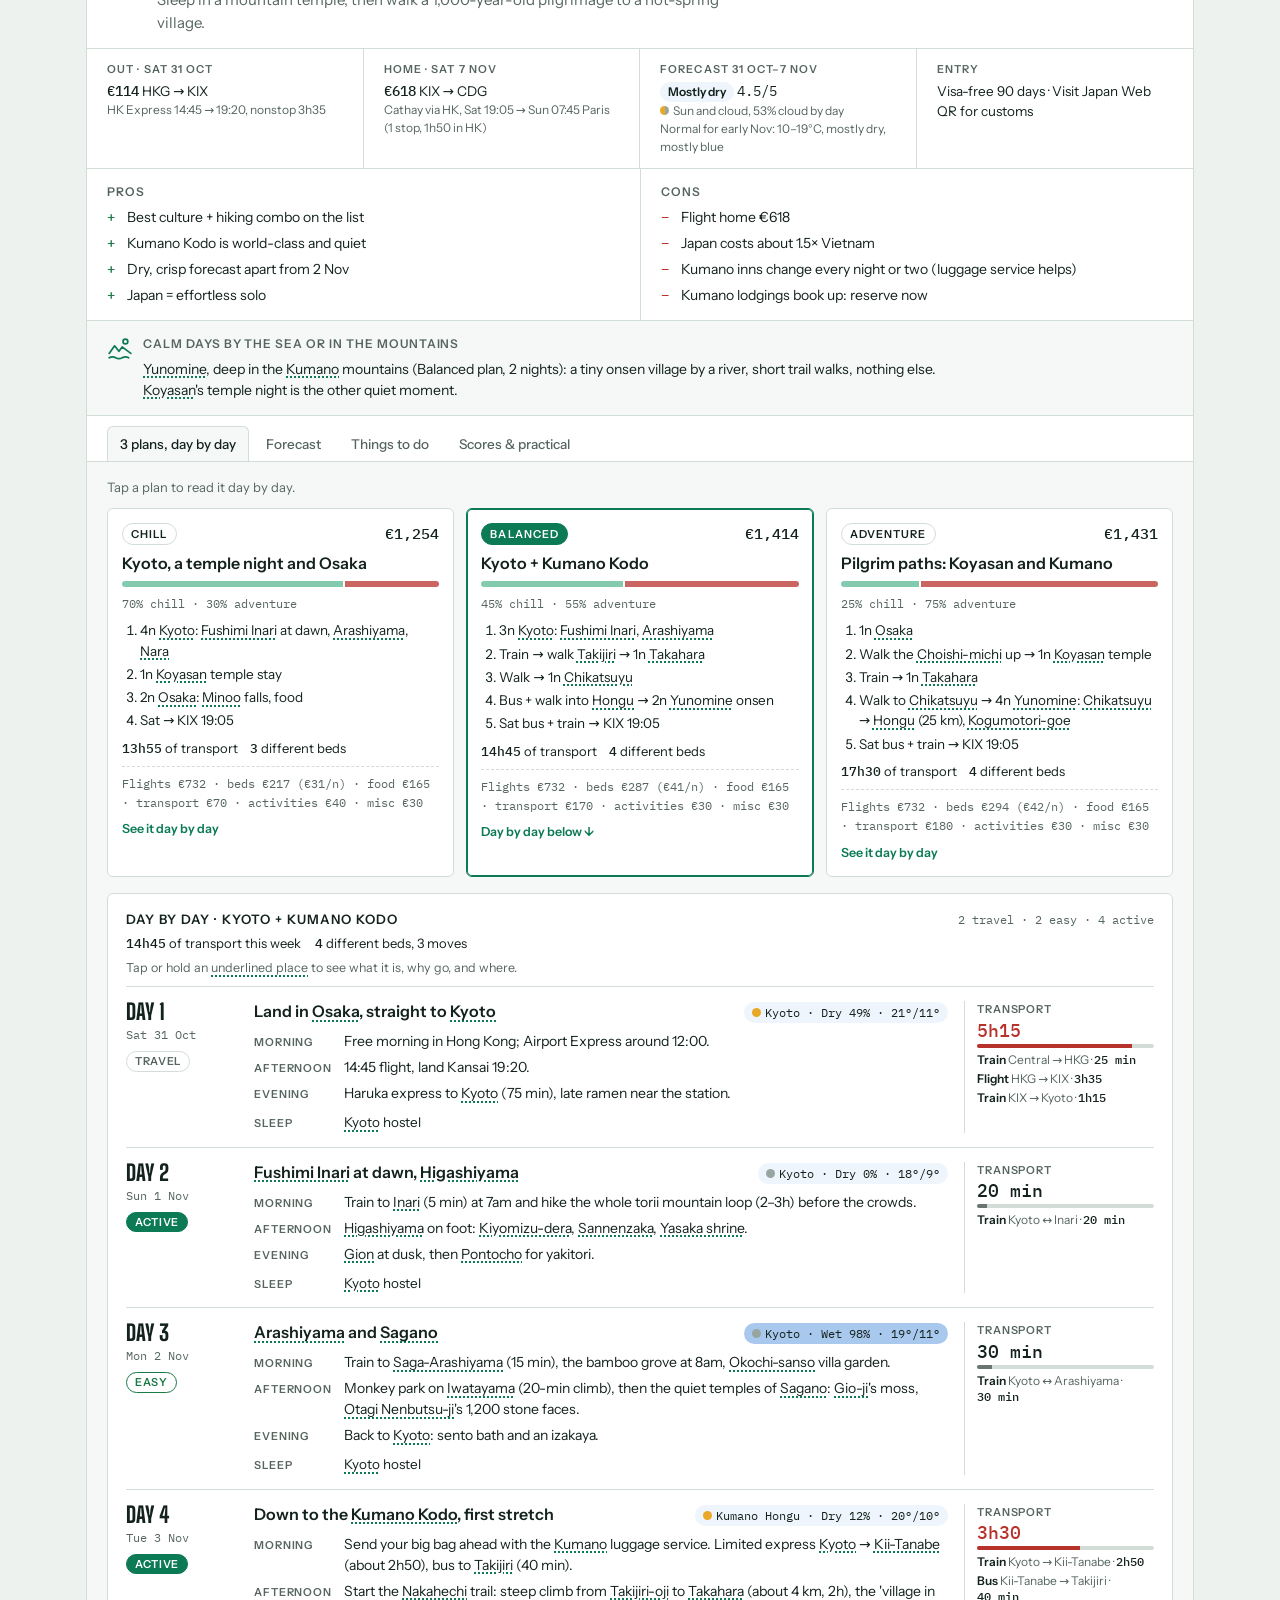
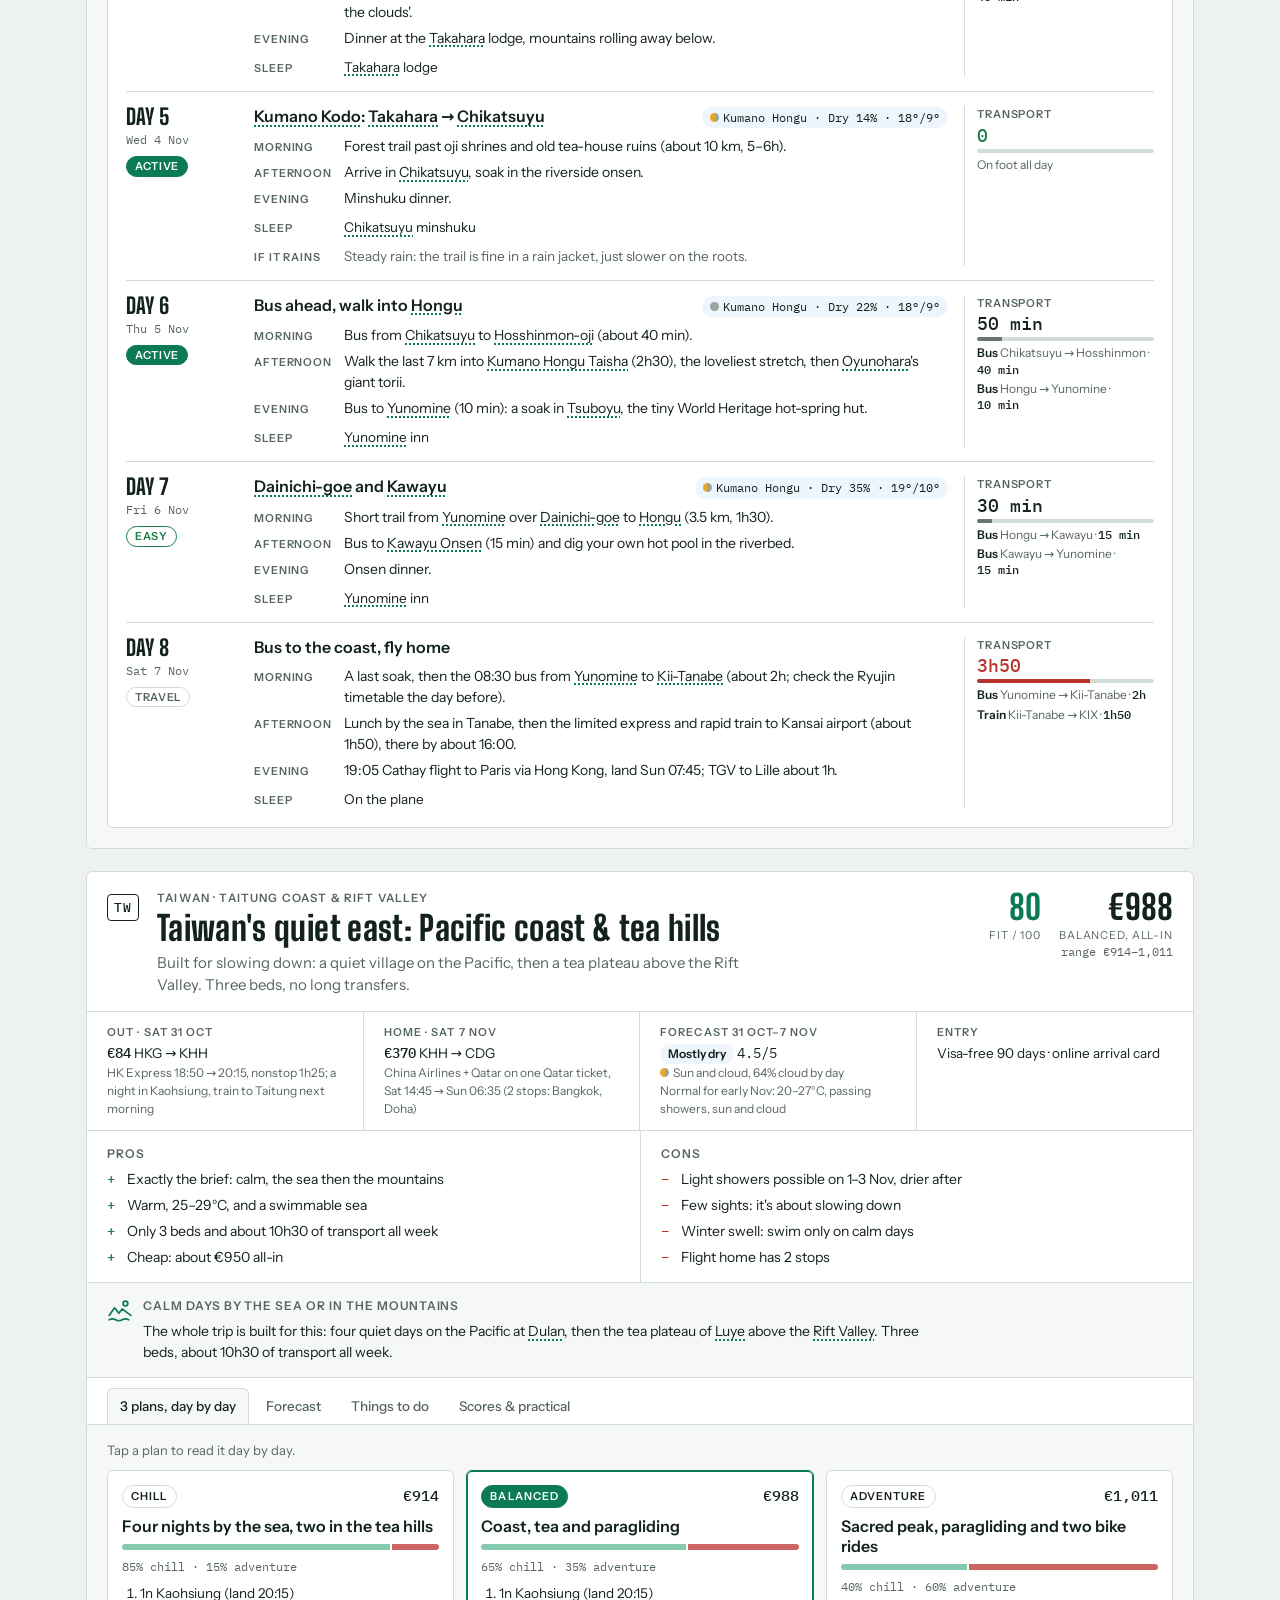
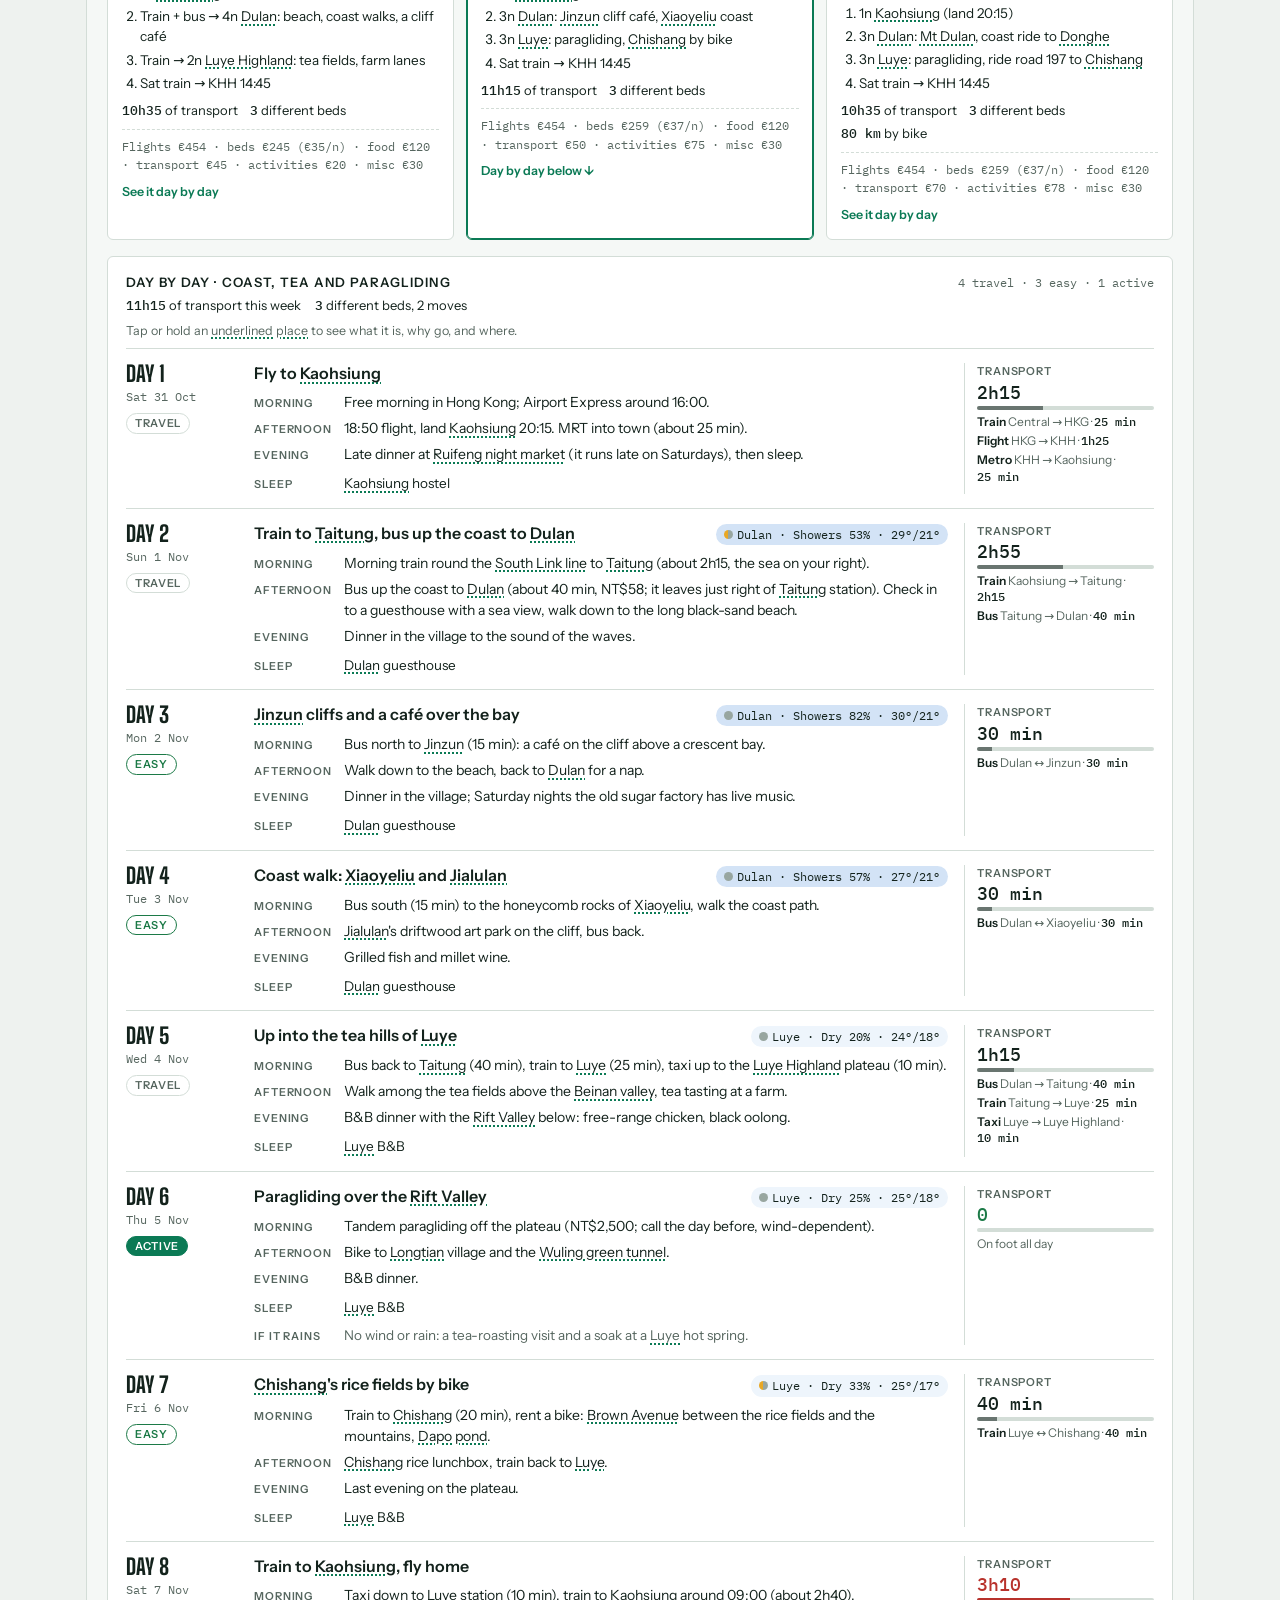
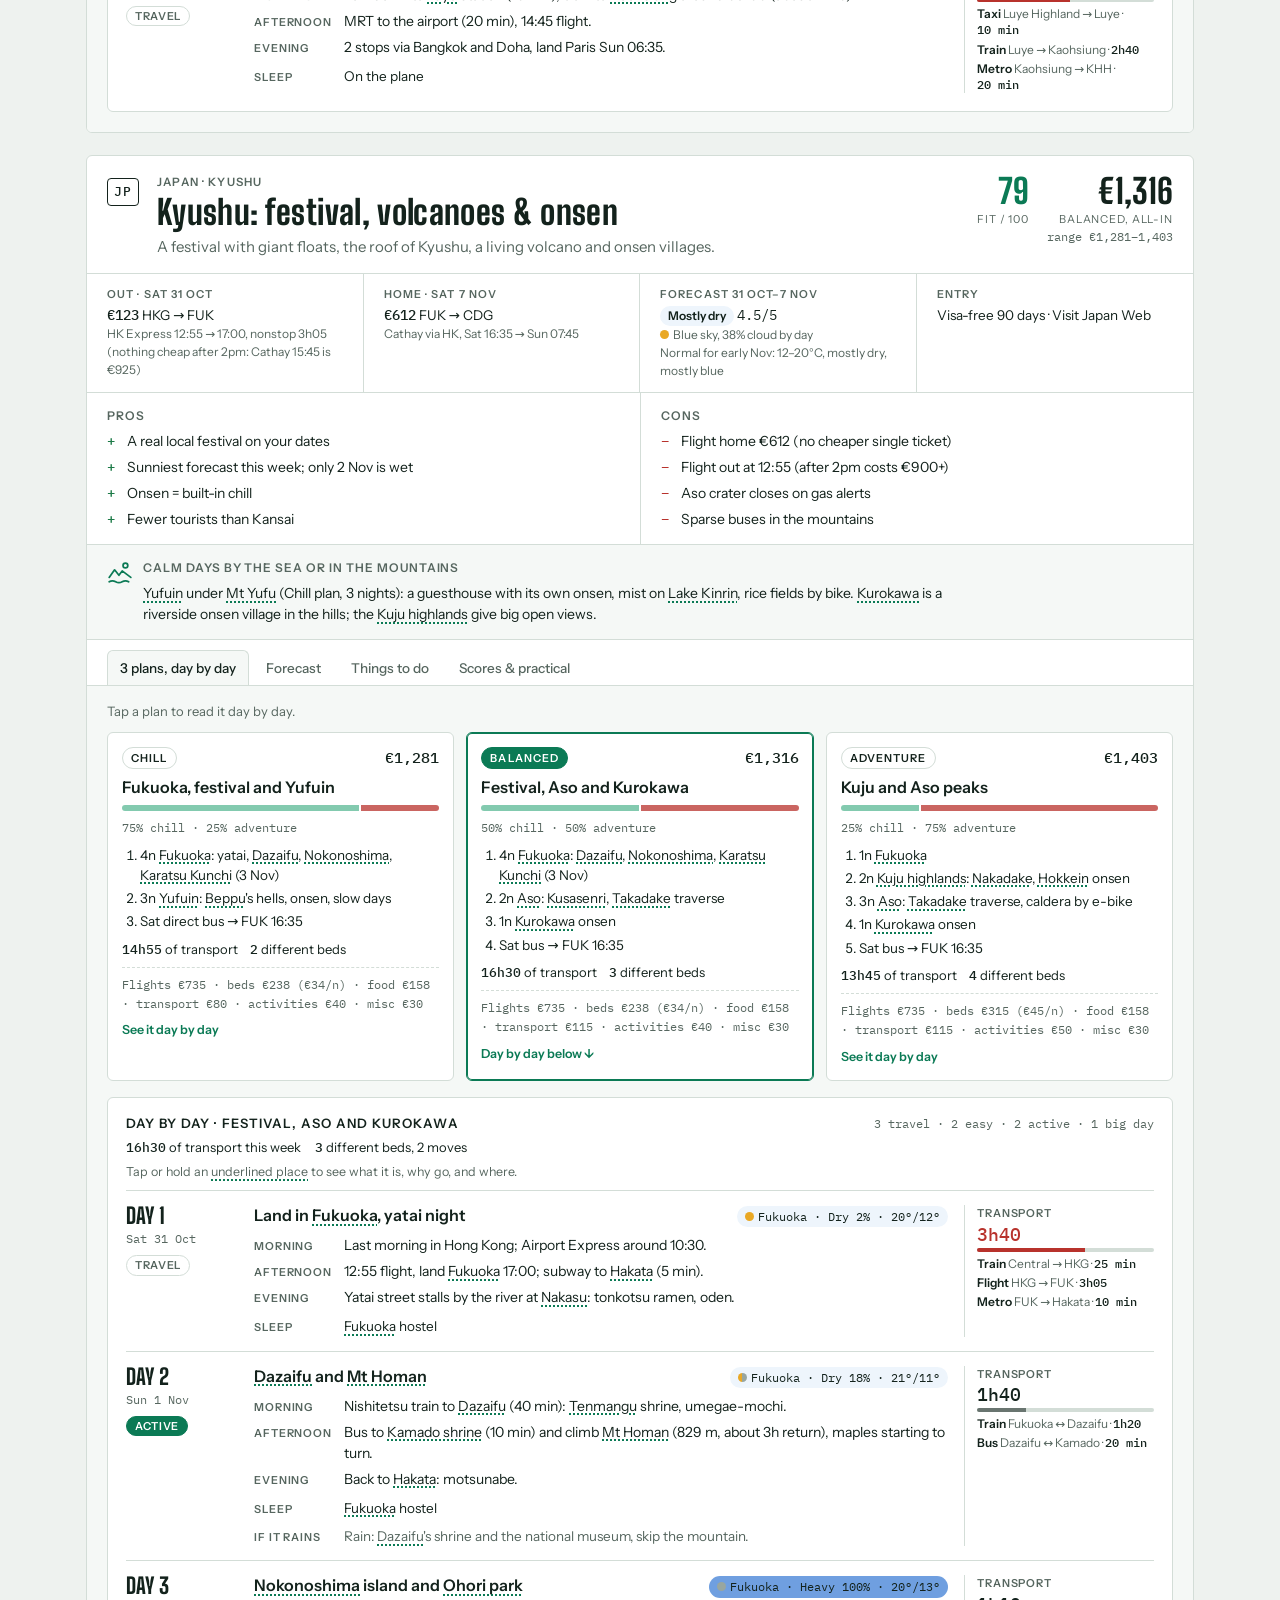
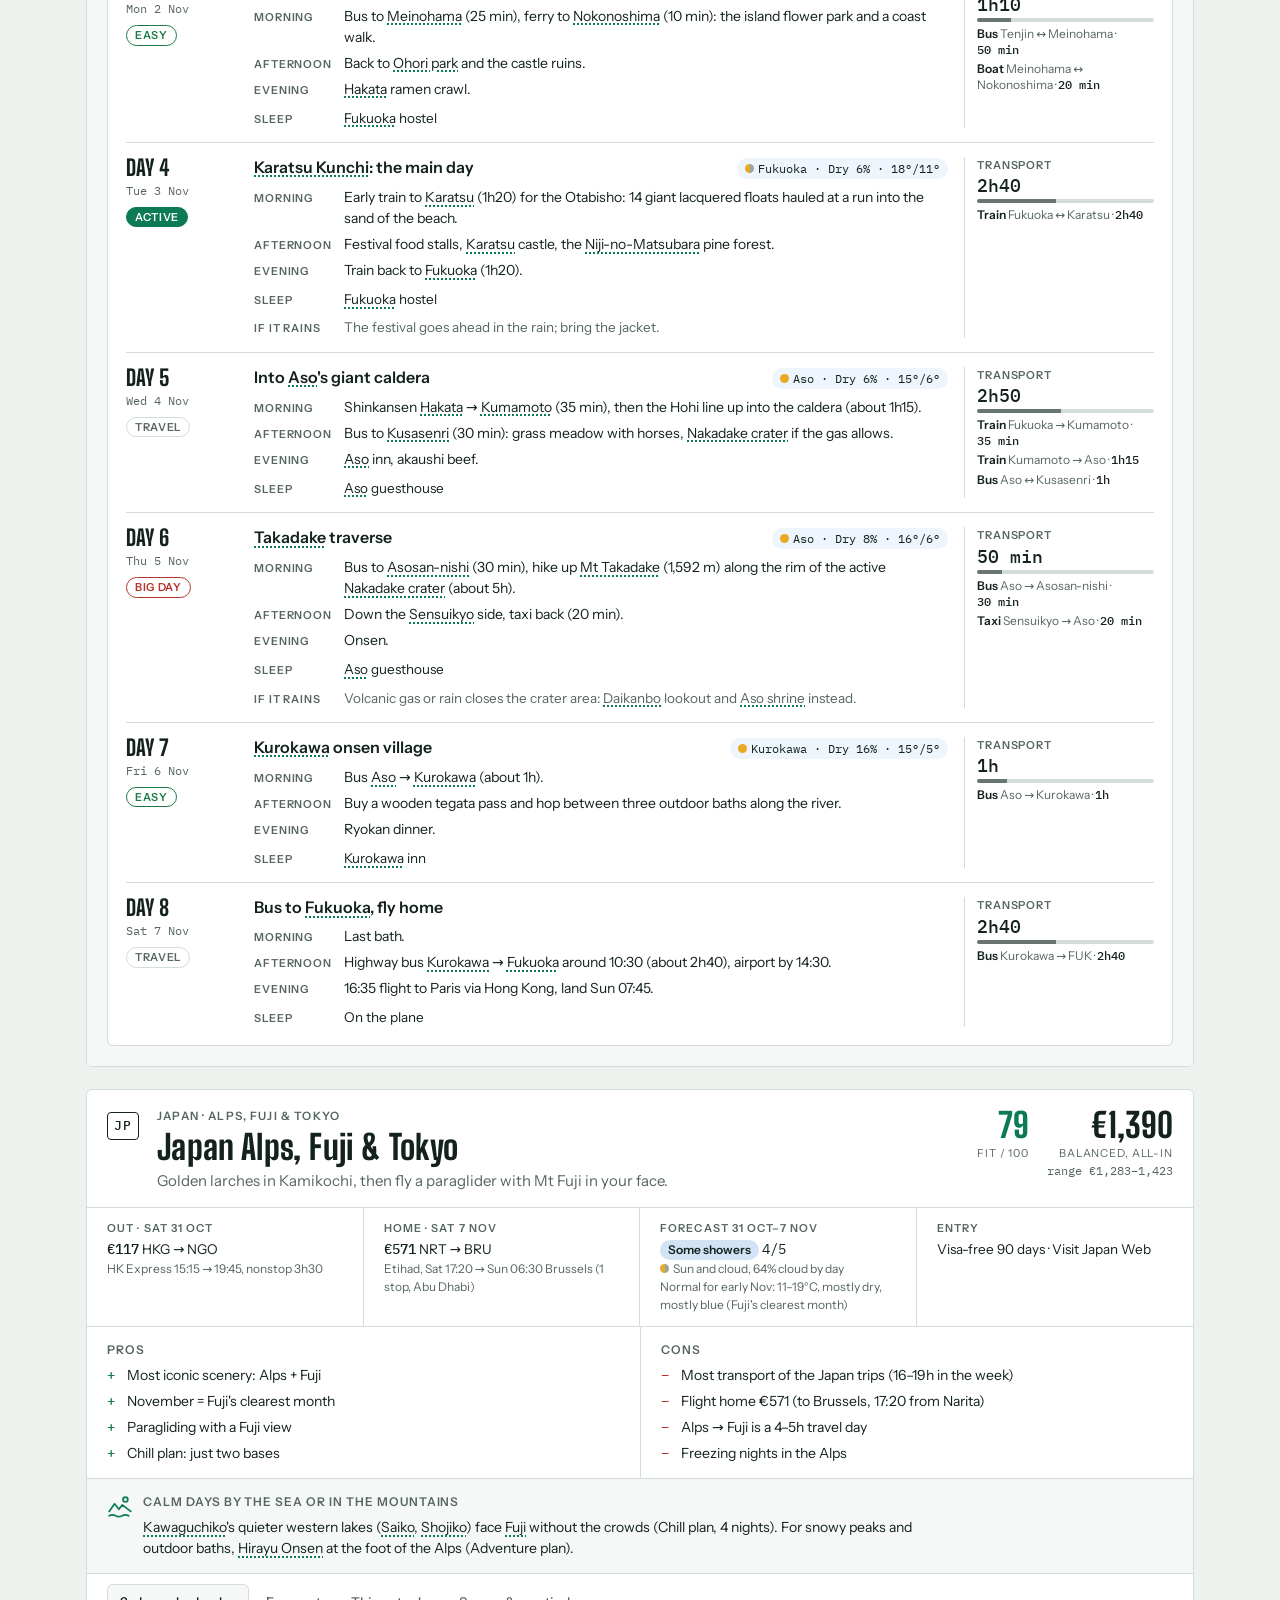
==== commit da79446f: "Tokyo + Kawaguchiko: day-by-day page with swaps, 30 Oct forecast, timetables and maps Co-Authored-By" ====
--- a/index.html
+++ b/index.html
@@ -354,6 +354,7 @@
 </style>
 </head>
 <body>
+<a class="fuji-banner" href="fuji/" style="display:block;background:#1B2A41;color:#fff;text-decoration:none;font-family:var(--f-body);padding:12px max(16px,env(safe-area-inset-left,0px));text-align:center;font-size:15px;line-height:1.4;border-bottom:1px solid #2A3645"><b style="color:#F07A5E">Chosen: Tokyo + Kawaguchiko.</b> The day-by-day plan, timetables and maps <span style="text-decoration:underline">→</span></a>
 <a class="duo-banner" href="duo/" style="display:block;background:#241626;color:#F4C24D;text-decoration:none;font-family:var(--f-body);padding:12px max(16px,env(safe-area-inset-left,0px));text-align:center;font-size:15px;line-height:1.4;border-bottom:1px solid #3E2941"><b style="color:#fff">Now planning for two:</b> Tokyo + one smaller town, 31 Oct – 4 Nov together, then your solo days. <span style="text-decoration:underline">Open the plan for two →</span><br><span style="color:#B3A2B0;font-size:13px">The solo plan below is kept as it was.</span></a>
 <header class="hero">
   <div class="wrap">
